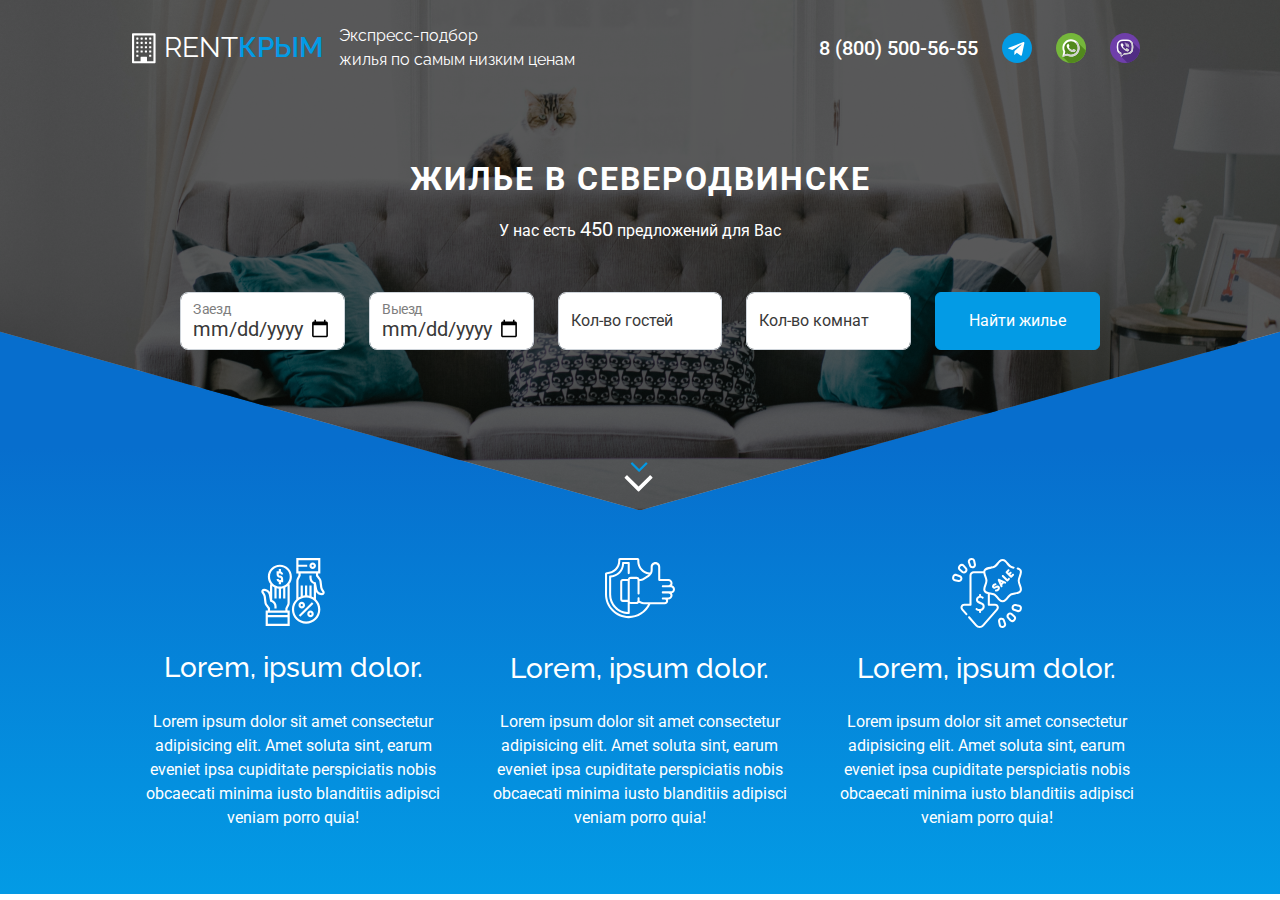
==== index.html @ 00bbfe0d "Add files via upload" ====
<!DOCTYPE html>
<html lang="ru">

<head>
  <meta charset="UTF-8">
  <meta http-equiv="X-UA-Compatible" content="IE=edge">
  <meta name="viewport" content="width=device-width, initial-scale=1.0">
  <title>Гостиничный комплекс</title>
  <link href="//cdn.jsdelivr.net/npm/bootstrap@5.2.2/dist/css/bootstrap.min.css" rel="stylesheet" integrity="sha384-Zenh87qX5JnK2Jl0vWa8Ck2rdkQ2Bzep5IDxbcnCeuOxjzrPF/et3URy9Bv1WTRi" crossorigin="anonymous">

  <link rel="stylesheet" href="style/css/style.css">
</head>

<body>

  <header class="header">
    <div class="nav-header mb-5 position-relative">
      <nav class="navbar navbar-expand-lg pt-4">
        <div class="container">
          <a class="navbar-brand text-uppercase align-items-center d-flex" href="#">
            <img src="img/logo.svg" alt="" class="me-2">
            <span class="text-white fs-3 secondary-font">rent</span><span class="text-primary fs-3 fw-semibold secondary-font">крым</span>
          </a>
          <button class="navbar-toggler" type="button" data-bs-toggle="collapse" data-bs-target="#navbarText" aria-controls="navbarText" aria-expanded="false" aria-label="Toggle navigation">
            <span class="navbar-toggler-icon"></span>
          </button>
          <div class="collapse navbar-collapse" id="navbarText">
            <p class="navbar-text text-white secondary-font fw-normal me-auto p-0 m-0">
              Экспресс-подбор <br>
              жилья по самым низким ценам
            </p>
            <ul class="navbar-nav">
              <li class="nav-item"><a href="#" class="nav-link" id="phone-number">8 (800) 500-56-55</a></li>
              <li class="nav-item">
                <a href="#" class="nav-link ps-3">
                  <img src="img/telegram.svg" alt="Telegram">
                </a>
              </li>
              <li class="nav-item">
                <a href="#" class="nav-link ps-3">
                  <img src="img/whatsapp.svg" alt="WhatsApp">
                </a>
              </li>
              <li class="nav-item">
                <a href="#" class="nav-link ps-3">
                  <img src="img/viber.svg" alt="Viber">
                </a>
              </li>
            </ul>
          </div>
        </div>
      </nav>
      <div class="nav-header_text mb-5 text-center text-white">
        <h2 class="fw-bold text-uppercase mb-3">Жилье в Северодвинске</h2>
        <p>У нас есть <span class="fs-5">450</span> предложений для Вас</p>
      </div>
      <div class="container">
        <div class="nav-header_form">
          <div class="row row-cols-xl-5 row-cols-2 align-items-center px-0 px-xl-5">
            <div class="col">
              <div class="form-item my-3 my-xl-0 w-100 form-floating">
                <input id="Input-check-in" class="form-control form-control-lg" type="date" aria-label="check-in">
                <label for="Input-check-in">Заезд</label>
              </div>
            </div>
            <div class="col">
              <div class="form-item my-3 my-xl-0 w-100 form-floating">
                <input id="Input-check-out" class="form-control form-control-lg" type="date" aria-label="check-out">
                <label for="Input-check-out">Выезд</label>
              </div>
            </div>
            <div class="col">
              <div class="form-item my-3 my-xl-0 w-100 form-floating">
                <input id="Input-guest-count" class="form-control form-control-lg" type="number" min="1" max="20" aria-label="Input-guest-count" placeholder="1">
                <label for="Input-guest-count">Кол-во гостей</label>
              </div>
            </div>
            <div class="col">
              <div class="form-item my-3 my-xl-0 w-100 form-floating">
                <input id="Input-room-count" class="form-control form-control-lg" type="number" min="1" max="10" aria-label="Input-room-count" placeholder="1">
                <label for="Input-room-count">Кол-во комнат</label>
              </div>
            </div>
            <div class="col-xl col-6 mx-auto">
              <div class="form-item my-3 my-xl-0 w-100">
                <button class="btn btn-primary w-100 text-white py-3">Найти жилье</button>
              </div>
            </div>
          </div>
        </div>
      </div>
      <img src="img/arrow-down.svg" class="header_arrow-down" alt="">
    </div>
    <div class="advantages pb-5">
      <div class="container">
        <div class="row row-cols-1 row-cols-lg-3">
          <div class="col align-items-center justify-content-between d-flex flex-column">
            <img src="img/advantages-1.svg" alt="advantages-1">
            <h3 class="text-center text-white my-4 secondary-font">Lorem, ipsum dolor.</h3>
            <p class="text-center text-white fs-6">Lorem ipsum dolor sit amet consectetur adipisicing elit. Amet soluta sint, earum eveniet ipsa cupiditate perspiciatis nobis obcaecati minima iusto blanditiis adipisci veniam porro quia!</p>
          </div>
          <div class="col align-items-center justify-content-between d-flex flex-column">
            <img src="img/advantages-2.svg" alt="advantages-2">
            <h3 class="text-center text-white my-4 secondary-font">Lorem, ipsum dolor.</h3>
            <p class="text-center text-white fs-6">Lorem ipsum dolor sit amet consectetur adipisicing elit. Amet soluta sint, earum eveniet ipsa cupiditate perspiciatis nobis obcaecati minima iusto blanditiis adipisci veniam porro quia!</p>
          </div>
          <div class="col align-items-center justify-content-between d-flex flex-column">
            <img src="img/advantages-3.svg" alt="advantages-3">
            <h3 class="text-center text-white my-4 secondary-font">Lorem, ipsum dolor.</h3>
            <p class="text-center text-white fs-6">Lorem ipsum dolor sit amet consectetur adipisicing elit. Amet soluta sint, earum eveniet ipsa cupiditate perspiciatis nobis obcaecati minima iusto blanditiis adipisci veniam porro quia!</p>
          </div>
        </div>
      </div>
    </div>
  </header>
  <script src="https://cdn.jsdelivr.net/npm/bootstrap@5.2.2/dist/js/bootstrap.bundle.min.js" integrity="sha384-OERcA2EqjJCMA+/3y+gxIOqMEjwtxJY7qPCqsdltbNJuaOe923+mo//f6V8Qbsw3" crossorigin="anonymous">
  </script>
</body>

</html>
---- style/css/style.css ----
﻿@import"https://fonts.googleapis.com/css2?family=Roboto:wght@400;500&display=swap";@import"https://fonts.googleapis.com/css2?family=Raleway:wght@500;600;700&display=swap";body{-webkit-font-smoothing:none;-moz-osx-font-smoothing:grayscale;min-height:100vh}.secondary-font{font-family:"Raleway"}.header{background:#039be5;background:-webkit-linear-gradient(0deg, #039be5 0%, #076ecd 50%, #076ecd 100%);background:linear-gradient(0deg, #039be5 0%, #076ecd 50%, #076ecd 100%)}.header .nav-header{background-image:linear-gradient(rgba(0, 0, 0, 0.65), rgba(0, 0, 0, 0.65)),url(/img/header-bcg.png);background-repeat:no-repeat;background-size:cover,cover;background-position:center;clip-path:polygon(100% 0%, 100% 65%, 50% 100%, 0% 65%, 0% 0%);padding-bottom:10rem}.header .nav-header .navbar{margin-bottom:5rem}.header .nav-header_text h2,.header .nav-header_text .h2{letter-spacing:2px}.header .navbar-brand span{line-height:100%}.header .header_arrow-down{position:absolute;bottom:0px;left:50%;transform:translateX(-50%)}#phone-number{font-size:20px;color:#fff;font-weight:500}/*!
 * Bootstrap  v5.2.2 (https://getbootstrap.com/)
 * Copyright 2011-2022 The Bootstrap Authors
 * Copyright 2011-2022 Twitter, Inc.
 * Licensed under MIT (https://github.com/twbs/bootstrap/blob/main/LICENSE)
 */:root{--bs-blue: #0d6efd;--bs-indigo: #6610f2;--bs-purple: #6f42c1;--bs-pink: #d63384;--bs-red: #dc3545;--bs-orange: #fd7e14;--bs-yellow: #ffc107;--bs-green: #198754;--bs-teal: #20c997;--bs-cyan: #0dcaf0;--bs-black: #000;--bs-white: #fff;--bs-gray: #6c757d;--bs-gray-dark: #343a40;--bs-gray-100: #f8f9fa;--bs-gray-200: #e9ecef;--bs-gray-300: #dee2e6;--bs-gray-400: #ced4da;--bs-gray-500: #adb5bd;--bs-gray-600: #6c757d;--bs-gray-700: #495057;--bs-gray-800: #343a40;--bs-gray-900: #212529;--bs-primary: #039be5;--bs-secondary: #6c757d;--bs-success: #198754;--bs-info: #0dcaf0;--bs-warning: #ffc107;--bs-danger: #dc3545;--bs-light: #f8f9fa;--bs-dark: #212529;--bs-primary-rgb: 3, 155, 229;--bs-secondary-rgb: 108, 117, 125;--bs-success-rgb: 25, 135, 84;--bs-info-rgb: 13, 202, 240;--bs-warning-rgb: 255, 193, 7;--bs-danger-rgb: 220, 53, 69;--bs-light-rgb: 248, 249, 250;--bs-dark-rgb: 33, 37, 41;--bs-white-rgb: 255, 255, 255;--bs-black-rgb: 0, 0, 0;--bs-body-color-rgb: 57, 57, 57;--bs-body-bg-rgb: 255, 255, 255;--bs-font-sans-serif: "Roboto", system-ui, -apple-system, "Segoe UI", Roboto, "Helvetica Neue", "Noto Sans", "Liberation Sans", Arial, sans-serif, "Apple Color Emoji", "Segoe UI Emoji", "Segoe UI Symbol", "Noto Color Emoji";--bs-font-monospace: SFMono-Regular, Menlo, Monaco, Consolas, "Liberation Mono", "Courier New", monospace;--bs-gradient: linear-gradient(180deg, rgba(255, 255, 255, 0.15), rgba(255, 255, 255, 0));--bs-body-font-family: var(--bs-font-sans-serif);--bs-body-font-size:1rem;--bs-body-font-weight: 400;--bs-body-line-height: 1.5;--bs-body-color: #393939;--bs-body-bg: #fff;--bs-border-width: 1px;--bs-border-style: solid;--bs-border-color: #dee2e6;--bs-border-color-translucent: rgba(0, 0, 0, 0.175);--bs-border-radius: 0.375rem;--bs-border-radius-sm: 0.25rem;--bs-border-radius-lg: 0.5rem;--bs-border-radius-xl: 1rem;--bs-border-radius-2xl: 2rem;--bs-border-radius-pill: 50rem;--bs-link-color: #039be5;--bs-link-hover-color: #027cb7;--bs-code-color: #d63384;--bs-highlight-bg: #fff3cd}*,*::before,*::after{box-sizing:border-box}@media(prefers-reduced-motion: no-preference){:root{scroll-behavior:smooth}}body{margin:0;font-family:var(--bs-body-font-family);font-size:var(--bs-body-font-size);font-weight:var(--bs-body-font-weight);line-height:var(--bs-body-line-height);color:var(--bs-body-color);text-align:var(--bs-body-text-align);background-color:var(--bs-body-bg);-webkit-text-size-adjust:100%;-webkit-tap-highlight-color:rgba(0,0,0,0)}hr{margin:1rem 0;color:inherit;border:0;border-top:1px solid;opacity:.25}h6,.h6,h5,.h5,h4,.h4,h3,.h3,h2,.h2,h1,.h1{margin-top:0;margin-bottom:.5rem;font-weight:500;line-height:1.2}h1,.h1{font-size:calc(1.375rem + 1.5vw)}@media(min-width: 1200px){h1,.h1{font-size:2.5rem}}h2,.h2{font-size:calc(1.325rem + 0.9vw)}@media(min-width: 1200px){h2,.h2{font-size:2rem}}h3,.h3{font-size:calc(1.3rem + 0.6vw)}@media(min-width: 1200px){h3,.h3{font-size:1.75rem}}h4,.h4{font-size:calc(1.275rem + 0.3vw)}@media(min-width: 1200px){h4,.h4{font-size:1.5rem}}h5,.h5{font-size:1.25rem}h6,.h6{font-size:1rem}p{margin-top:0;margin-bottom:1rem}abbr[title]{text-decoration:underline dotted;cursor:help;text-decoration-skip-ink:none}address{margin-bottom:1rem;font-style:normal;line-height:inherit}ol,ul{padding-left:2rem}ol,ul,dl{margin-top:0;margin-bottom:1rem}ol ol,ul ul,ol ul,ul ol{margin-bottom:0}dt{font-weight:700}dd{margin-bottom:.5rem;margin-left:0}blockquote{margin:0 0 1rem}b,strong{font-weight:bolder}small,.small{font-size:0.875em}mark,.mark{padding:.1875em;background-color:var(--bs-highlight-bg)}sub,sup{position:relative;font-size:0.75em;line-height:0;vertical-align:baseline}sub{bottom:-0.25em}sup{top:-0.5em}a{color:var(--bs-link-color);text-decoration:underline}a:hover{color:var(--bs-link-hover-color)}a:not([href]):not([class]),a:not([href]):not([class]):hover{color:inherit;text-decoration:none}pre,code,kbd,samp{font-family:var(--bs-font-monospace);font-size:1em}pre{display:block;margin-top:0;margin-bottom:1rem;overflow:auto;font-size:0.875em}pre code{font-size:inherit;color:inherit;word-break:normal}code{font-size:0.875em;color:var(--bs-code-color);word-wrap:break-word}a>code{color:inherit}kbd{padding:.1875rem .375rem;font-size:0.875em;color:var(--bs-body-bg);background-color:var(--bs-body-color);border-radius:.25rem}kbd kbd{padding:0;font-size:1em}figure{margin:0 0 1rem}img,svg{vertical-align:middle}table{caption-side:bottom;border-collapse:collapse}caption{padding-top:.5rem;padding-bottom:.5rem;color:#6c757d;text-align:left}th{text-align:inherit;text-align:-webkit-match-parent}thead,tbody,tfoot,tr,td,th{border-color:inherit;border-style:solid;border-width:0}label{display:inline-block}button{border-radius:0}button:focus:not(:focus-visible){outline:0}input,button,select,optgroup,textarea{margin:0;font-family:inherit;font-size:inherit;line-height:inherit}button,select{text-transform:none}[role=button]{cursor:pointer}select{word-wrap:normal}select:disabled{opacity:1}[list]:not([type=date]):not([type=datetime-local]):not([type=month]):not([type=week]):not([type=time])::-webkit-calendar-picker-indicator{display:none !important}button,[type=button],[type=reset],[type=submit]{-webkit-appearance:button}button:not(:disabled),[type=button]:not(:disabled),[type=reset]:not(:disabled),[type=submit]:not(:disabled){cursor:pointer}::-moz-focus-inner{padding:0;border-style:none}textarea{resize:vertical}fieldset{min-width:0;padding:0;margin:0;border:0}legend{float:left;width:100%;padding:0;margin-bottom:.5rem;font-size:calc(1.275rem + 0.3vw);line-height:inherit}@media(min-width: 1200px){legend{font-size:1.5rem}}legend+*{clear:left}::-webkit-datetime-edit-fields-wrapper,::-webkit-datetime-edit-text,::-webkit-datetime-edit-minute,::-webkit-datetime-edit-hour-field,::-webkit-datetime-edit-day-field,::-webkit-datetime-edit-month-field,::-webkit-datetime-edit-year-field{padding:0}::-webkit-inner-spin-button{height:auto}[type=search]{outline-offset:-2px;-webkit-appearance:textfield}::-webkit-search-decoration{-webkit-appearance:none}::-webkit-color-swatch-wrapper{padding:0}::file-selector-button{font:inherit;-webkit-appearance:button}output{display:inline-block}iframe{border:0}summary{display:list-item;cursor:pointer}progress{vertical-align:baseline}[hidden]{display:none !important}.lead{font-size:1.25rem;font-weight:300}.display-1{font-size:calc(1.625rem + 4.5vw);font-weight:300;line-height:1.2}@media(min-width: 1200px){.display-1{font-size:5rem}}.display-2{font-size:calc(1.575rem + 3.9vw);font-weight:300;line-height:1.2}@media(min-width: 1200px){.display-2{font-size:4.5rem}}.display-3{font-size:calc(1.525rem + 3.3vw);font-weight:300;line-height:1.2}@media(min-width: 1200px){.display-3{font-size:4rem}}.display-4{font-size:calc(1.475rem + 2.7vw);font-weight:300;line-height:1.2}@media(min-width: 1200px){.display-4{font-size:3.5rem}}.display-5{font-size:calc(1.425rem + 2.1vw);font-weight:300;line-height:1.2}@media(min-width: 1200px){.display-5{font-size:3rem}}.display-6{font-size:calc(1.375rem + 1.5vw);font-weight:300;line-height:1.2}@media(min-width: 1200px){.display-6{font-size:2.5rem}}.list-unstyled{padding-left:0;list-style:none}.list-inline{padding-left:0;list-style:none}.list-inline-item{display:inline-block}.list-inline-item:not(:last-child){margin-right:.5rem}.initialism{font-size:0.875em;text-transform:uppercase}.blockquote{margin-bottom:1rem;font-size:1.25rem}.blockquote>:last-child{margin-bottom:0}.blockquote-footer{margin-top:-1rem;margin-bottom:1rem;font-size:0.875em;color:#6c757d}.blockquote-footer::before{content:"— "}.img-fluid{max-width:100%;height:auto}.img-thumbnail{padding:.25rem;background-color:#fff;border:1px solid var(--bs-border-color);border-radius:.375rem;max-width:100%;height:auto}.figure{display:inline-block}.figure-img{margin-bottom:.5rem;line-height:1}.figure-caption{font-size:0.875em;color:#6c757d}.container,.container-fluid,.container-xxl,.container-xl,.container-lg,.container-md,.container-sm{--bs-gutter-x: 1.5rem;--bs-gutter-y: 0;width:100%;padding-right:calc(var(--bs-gutter-x)*.5);padding-left:calc(var(--bs-gutter-x)*.5);margin-right:auto;margin-left:auto}@media(min-width: 576px){.container-sm,.container{max-width:540px}}@media(min-width: 768px){.container-md,.container-sm,.container{max-width:720px}}@media(min-width: 992px){.container-lg,.container-md,.container-sm,.container{max-width:860px}}@media(min-width: 1200px){.container-xl,.container-lg,.container-md,.container-sm,.container{max-width:1040px}}@media(min-width: 1400px){.container-xxl,.container-xl,.container-lg,.container-md,.container-sm,.container{max-width:1300px}}.row{--bs-gutter-x: 1.5rem;--bs-gutter-y: 0;display:flex;flex-wrap:wrap;margin-top:calc(-1*var(--bs-gutter-y));margin-right:calc(-0.5*var(--bs-gutter-x));margin-left:calc(-0.5*var(--bs-gutter-x))}.row>*{flex-shrink:0;width:100%;max-width:100%;padding-right:calc(var(--bs-gutter-x)*.5);padding-left:calc(var(--bs-gutter-x)*.5);margin-top:var(--bs-gutter-y)}.col{flex:1 0 0%}.row-cols-auto>*{flex:0 0 auto;width:auto}.row-cols-1>*{flex:0 0 auto;width:100%}.row-cols-2>*{flex:0 0 auto;width:50%}.row-cols-3>*{flex:0 0 auto;width:33.3333333333%}.row-cols-4>*{flex:0 0 auto;width:25%}.row-cols-5>*{flex:0 0 auto;width:20%}.row-cols-6>*{flex:0 0 auto;width:16.6666666667%}.col-auto{flex:0 0 auto;width:auto}.col-1{flex:0 0 auto;width:7.14285714%}.col-2{flex:0 0 auto;width:14.28571429%}.col-3{flex:0 0 auto;width:21.42857143%}.col-4{flex:0 0 auto;width:28.57142857%}.col-5{flex:0 0 auto;width:35.71428571%}.col-6{flex:0 0 auto;width:42.85714286%}.col-7{flex:0 0 auto;width:50%}.col-8{flex:0 0 auto;width:57.14285714%}.col-9{flex:0 0 auto;width:64.28571429%}.col-10{flex:0 0 auto;width:71.42857143%}.col-11{flex:0 0 auto;width:78.57142857%}.col-12{flex:0 0 auto;width:85.71428571%}.col-13{flex:0 0 auto;width:92.85714286%}.col-14{flex:0 0 auto;width:100%}.offset-1{margin-left:7.14285714%}.offset-2{margin-left:14.28571429%}.offset-3{margin-left:21.42857143%}.offset-4{margin-left:28.57142857%}.offset-5{margin-left:35.71428571%}.offset-6{margin-left:42.85714286%}.offset-7{margin-left:50%}.offset-8{margin-left:57.14285714%}.offset-9{margin-left:64.28571429%}.offset-10{margin-left:71.42857143%}.offset-11{margin-left:78.57142857%}.offset-12{margin-left:85.71428571%}.offset-13{margin-left:92.85714286%}.g-0,.gx-0{--bs-gutter-x: 0}.g-0,.gy-0{--bs-gutter-y: 0}.g-1,.gx-1{--bs-gutter-x: 0.25rem}.g-1,.gy-1{--bs-gutter-y: 0.25rem}.g-2,.gx-2{--bs-gutter-x: 0.5rem}.g-2,.gy-2{--bs-gutter-y: 0.5rem}.g-3,.gx-3{--bs-gutter-x: 1rem}.g-3,.gy-3{--bs-gutter-y: 1rem}.g-4,.gx-4{--bs-gutter-x: 1.5rem}.g-4,.gy-4{--bs-gutter-y: 1.5rem}.g-5,.gx-5{--bs-gutter-x: 3rem}.g-5,.gy-5{--bs-gutter-y: 3rem}@media(min-width: 576px){.col-sm{flex:1 0 0%}.row-cols-sm-auto>*{flex:0 0 auto;width:auto}.row-cols-sm-1>*{flex:0 0 auto;width:100%}.row-cols-sm-2>*{flex:0 0 auto;width:50%}.row-cols-sm-3>*{flex:0 0 auto;width:33.3333333333%}.row-cols-sm-4>*{flex:0 0 auto;width:25%}.row-cols-sm-5>*{flex:0 0 auto;width:20%}.row-cols-sm-6>*{flex:0 0 auto;width:16.6666666667%}.col-sm-auto{flex:0 0 auto;width:auto}.col-sm-1{flex:0 0 auto;width:7.14285714%}.col-sm-2{flex:0 0 auto;width:14.28571429%}.col-sm-3{flex:0 0 auto;width:21.42857143%}.col-sm-4{flex:0 0 auto;width:28.57142857%}.col-sm-5{flex:0 0 auto;width:35.71428571%}.col-sm-6{flex:0 0 auto;width:42.85714286%}.col-sm-7{flex:0 0 auto;width:50%}.col-sm-8{flex:0 0 auto;width:57.14285714%}.col-sm-9{flex:0 0 auto;width:64.28571429%}.col-sm-10{flex:0 0 auto;width:71.42857143%}.col-sm-11{flex:0 0 auto;width:78.57142857%}.col-sm-12{flex:0 0 auto;width:85.71428571%}.col-sm-13{flex:0 0 auto;width:92.85714286%}.col-sm-14{flex:0 0 auto;width:100%}.offset-sm-0{margin-left:0}.offset-sm-1{margin-left:7.14285714%}.offset-sm-2{margin-left:14.28571429%}.offset-sm-3{margin-left:21.42857143%}.offset-sm-4{margin-left:28.57142857%}.offset-sm-5{margin-left:35.71428571%}.offset-sm-6{margin-left:42.85714286%}.offset-sm-7{margin-left:50%}.offset-sm-8{margin-left:57.14285714%}.offset-sm-9{margin-left:64.28571429%}.offset-sm-10{margin-left:71.42857143%}.offset-sm-11{margin-left:78.57142857%}.offset-sm-12{margin-left:85.71428571%}.offset-sm-13{margin-left:92.85714286%}.g-sm-0,.gx-sm-0{--bs-gutter-x: 0}.g-sm-0,.gy-sm-0{--bs-gutter-y: 0}.g-sm-1,.gx-sm-1{--bs-gutter-x: 0.25rem}.g-sm-1,.gy-sm-1{--bs-gutter-y: 0.25rem}.g-sm-2,.gx-sm-2{--bs-gutter-x: 0.5rem}.g-sm-2,.gy-sm-2{--bs-gutter-y: 0.5rem}.g-sm-3,.gx-sm-3{--bs-gutter-x: 1rem}.g-sm-3,.gy-sm-3{--bs-gutter-y: 1rem}.g-sm-4,.gx-sm-4{--bs-gutter-x: 1.5rem}.g-sm-4,.gy-sm-4{--bs-gutter-y: 1.5rem}.g-sm-5,.gx-sm-5{--bs-gutter-x: 3rem}.g-sm-5,.gy-sm-5{--bs-gutter-y: 3rem}}@media(min-width: 768px){.col-md{flex:1 0 0%}.row-cols-md-auto>*{flex:0 0 auto;width:auto}.row-cols-md-1>*{flex:0 0 auto;width:100%}.row-cols-md-2>*{flex:0 0 auto;width:50%}.row-cols-md-3>*{flex:0 0 auto;width:33.3333333333%}.row-cols-md-4>*{flex:0 0 auto;width:25%}.row-cols-md-5>*{flex:0 0 auto;width:20%}.row-cols-md-6>*{flex:0 0 auto;width:16.6666666667%}.col-md-auto{flex:0 0 auto;width:auto}.col-md-1{flex:0 0 auto;width:7.14285714%}.col-md-2{flex:0 0 auto;width:14.28571429%}.col-md-3{flex:0 0 auto;width:21.42857143%}.col-md-4{flex:0 0 auto;width:28.57142857%}.col-md-5{flex:0 0 auto;width:35.71428571%}.col-md-6{flex:0 0 auto;width:42.85714286%}.col-md-7{flex:0 0 auto;width:50%}.col-md-8{flex:0 0 auto;width:57.14285714%}.col-md-9{flex:0 0 auto;width:64.28571429%}.col-md-10{flex:0 0 auto;width:71.42857143%}.col-md-11{flex:0 0 auto;width:78.57142857%}.col-md-12{flex:0 0 auto;width:85.71428571%}.col-md-13{flex:0 0 auto;width:92.85714286%}.col-md-14{flex:0 0 auto;width:100%}.offset-md-0{margin-left:0}.offset-md-1{margin-left:7.14285714%}.offset-md-2{margin-left:14.28571429%}.offset-md-3{margin-left:21.42857143%}.offset-md-4{margin-left:28.57142857%}.offset-md-5{margin-left:35.71428571%}.offset-md-6{margin-left:42.85714286%}.offset-md-7{margin-left:50%}.offset-md-8{margin-left:57.14285714%}.offset-md-9{margin-left:64.28571429%}.offset-md-10{margin-left:71.42857143%}.offset-md-11{margin-left:78.57142857%}.offset-md-12{margin-left:85.71428571%}.offset-md-13{margin-left:92.85714286%}.g-md-0,.gx-md-0{--bs-gutter-x: 0}.g-md-0,.gy-md-0{--bs-gutter-y: 0}.g-md-1,.gx-md-1{--bs-gutter-x: 0.25rem}.g-md-1,.gy-md-1{--bs-gutter-y: 0.25rem}.g-md-2,.gx-md-2{--bs-gutter-x: 0.5rem}.g-md-2,.gy-md-2{--bs-gutter-y: 0.5rem}.g-md-3,.gx-md-3{--bs-gutter-x: 1rem}.g-md-3,.gy-md-3{--bs-gutter-y: 1rem}.g-md-4,.gx-md-4{--bs-gutter-x: 1.5rem}.g-md-4,.gy-md-4{--bs-gutter-y: 1.5rem}.g-md-5,.gx-md-5{--bs-gutter-x: 3rem}.g-md-5,.gy-md-5{--bs-gutter-y: 3rem}}@media(min-width: 992px){.col-lg{flex:1 0 0%}.row-cols-lg-auto>*{flex:0 0 auto;width:auto}.row-cols-lg-1>*{flex:0 0 auto;width:100%}.row-cols-lg-2>*{flex:0 0 auto;width:50%}.row-cols-lg-3>*{flex:0 0 auto;width:33.3333333333%}.row-cols-lg-4>*{flex:0 0 auto;width:25%}.row-cols-lg-5>*{flex:0 0 auto;width:20%}.row-cols-lg-6>*{flex:0 0 auto;width:16.6666666667%}.col-lg-auto{flex:0 0 auto;width:auto}.col-lg-1{flex:0 0 auto;width:7.14285714%}.col-lg-2{flex:0 0 auto;width:14.28571429%}.col-lg-3{flex:0 0 auto;width:21.42857143%}.col-lg-4{flex:0 0 auto;width:28.57142857%}.col-lg-5{flex:0 0 auto;width:35.71428571%}.col-lg-6{flex:0 0 auto;width:42.85714286%}.col-lg-7{flex:0 0 auto;width:50%}.col-lg-8{flex:0 0 auto;width:57.14285714%}.col-lg-9{flex:0 0 auto;width:64.28571429%}.col-lg-10{flex:0 0 auto;width:71.42857143%}.col-lg-11{flex:0 0 auto;width:78.57142857%}.col-lg-12{flex:0 0 auto;width:85.71428571%}.col-lg-13{flex:0 0 auto;width:92.85714286%}.col-lg-14{flex:0 0 auto;width:100%}.offset-lg-0{margin-left:0}.offset-lg-1{margin-left:7.14285714%}.offset-lg-2{margin-left:14.28571429%}.offset-lg-3{margin-left:21.42857143%}.offset-lg-4{margin-left:28.57142857%}.offset-lg-5{margin-left:35.71428571%}.offset-lg-6{margin-left:42.85714286%}.offset-lg-7{margin-left:50%}.offset-lg-8{margin-left:57.14285714%}.offset-lg-9{margin-left:64.28571429%}.offset-lg-10{margin-left:71.42857143%}.offset-lg-11{margin-left:78.57142857%}.offset-lg-12{margin-left:85.71428571%}.offset-lg-13{margin-left:92.85714286%}.g-lg-0,.gx-lg-0{--bs-gutter-x: 0}.g-lg-0,.gy-lg-0{--bs-gutter-y: 0}.g-lg-1,.gx-lg-1{--bs-gutter-x: 0.25rem}.g-lg-1,.gy-lg-1{--bs-gutter-y: 0.25rem}.g-lg-2,.gx-lg-2{--bs-gutter-x: 0.5rem}.g-lg-2,.gy-lg-2{--bs-gutter-y: 0.5rem}.g-lg-3,.gx-lg-3{--bs-gutter-x: 1rem}.g-lg-3,.gy-lg-3{--bs-gutter-y: 1rem}.g-lg-4,.gx-lg-4{--bs-gutter-x: 1.5rem}.g-lg-4,.gy-lg-4{--bs-gutter-y: 1.5rem}.g-lg-5,.gx-lg-5{--bs-gutter-x: 3rem}.g-lg-5,.gy-lg-5{--bs-gutter-y: 3rem}}@media(min-width: 1200px){.col-xl{flex:1 0 0%}.row-cols-xl-auto>*{flex:0 0 auto;width:auto}.row-cols-xl-1>*{flex:0 0 auto;width:100%}.row-cols-xl-2>*{flex:0 0 auto;width:50%}.row-cols-xl-3>*{flex:0 0 auto;width:33.3333333333%}.row-cols-xl-4>*{flex:0 0 auto;width:25%}.row-cols-xl-5>*{flex:0 0 auto;width:20%}.row-cols-xl-6>*{flex:0 0 auto;width:16.6666666667%}.col-xl-auto{flex:0 0 auto;width:auto}.col-xl-1{flex:0 0 auto;width:7.14285714%}.col-xl-2{flex:0 0 auto;width:14.28571429%}.col-xl-3{flex:0 0 auto;width:21.42857143%}.col-xl-4{flex:0 0 auto;width:28.57142857%}.col-xl-5{flex:0 0 auto;width:35.71428571%}.col-xl-6{flex:0 0 auto;width:42.85714286%}.col-xl-7{flex:0 0 auto;width:50%}.col-xl-8{flex:0 0 auto;width:57.14285714%}.col-xl-9{flex:0 0 auto;width:64.28571429%}.col-xl-10{flex:0 0 auto;width:71.42857143%}.col-xl-11{flex:0 0 auto;width:78.57142857%}.col-xl-12{flex:0 0 auto;width:85.71428571%}.col-xl-13{flex:0 0 auto;width:92.85714286%}.col-xl-14{flex:0 0 auto;width:100%}.offset-xl-0{margin-left:0}.offset-xl-1{margin-left:7.14285714%}.offset-xl-2{margin-left:14.28571429%}.offset-xl-3{margin-left:21.42857143%}.offset-xl-4{margin-left:28.57142857%}.offset-xl-5{margin-left:35.71428571%}.offset-xl-6{margin-left:42.85714286%}.offset-xl-7{margin-left:50%}.offset-xl-8{margin-left:57.14285714%}.offset-xl-9{margin-left:64.28571429%}.offset-xl-10{margin-left:71.42857143%}.offset-xl-11{margin-left:78.57142857%}.offset-xl-12{margin-left:85.71428571%}.offset-xl-13{margin-left:92.85714286%}.g-xl-0,.gx-xl-0{--bs-gutter-x: 0}.g-xl-0,.gy-xl-0{--bs-gutter-y: 0}.g-xl-1,.gx-xl-1{--bs-gutter-x: 0.25rem}.g-xl-1,.gy-xl-1{--bs-gutter-y: 0.25rem}.g-xl-2,.gx-xl-2{--bs-gutter-x: 0.5rem}.g-xl-2,.gy-xl-2{--bs-gutter-y: 0.5rem}.g-xl-3,.gx-xl-3{--bs-gutter-x: 1rem}.g-xl-3,.gy-xl-3{--bs-gutter-y: 1rem}.g-xl-4,.gx-xl-4{--bs-gutter-x: 1.5rem}.g-xl-4,.gy-xl-4{--bs-gutter-y: 1.5rem}.g-xl-5,.gx-xl-5{--bs-gutter-x: 3rem}.g-xl-5,.gy-xl-5{--bs-gutter-y: 3rem}}@media(min-width: 1400px){.col-xxl{flex:1 0 0%}.row-cols-xxl-auto>*{flex:0 0 auto;width:auto}.row-cols-xxl-1>*{flex:0 0 auto;width:100%}.row-cols-xxl-2>*{flex:0 0 auto;width:50%}.row-cols-xxl-3>*{flex:0 0 auto;width:33.3333333333%}.row-cols-xxl-4>*{flex:0 0 auto;width:25%}.row-cols-xxl-5>*{flex:0 0 auto;width:20%}.row-cols-xxl-6>*{flex:0 0 auto;width:16.6666666667%}.col-xxl-auto{flex:0 0 auto;width:auto}.col-xxl-1{flex:0 0 auto;width:7.14285714%}.col-xxl-2{flex:0 0 auto;width:14.28571429%}.col-xxl-3{flex:0 0 auto;width:21.42857143%}.col-xxl-4{flex:0 0 auto;width:28.57142857%}.col-xxl-5{flex:0 0 auto;width:35.71428571%}.col-xxl-6{flex:0 0 auto;width:42.85714286%}.col-xxl-7{flex:0 0 auto;width:50%}.col-xxl-8{flex:0 0 auto;width:57.14285714%}.col-xxl-9{flex:0 0 auto;width:64.28571429%}.col-xxl-10{flex:0 0 auto;width:71.42857143%}.col-xxl-11{flex:0 0 auto;width:78.57142857%}.col-xxl-12{flex:0 0 auto;width:85.71428571%}.col-xxl-13{flex:0 0 auto;width:92.85714286%}.col-xxl-14{flex:0 0 auto;width:100%}.offset-xxl-0{margin-left:0}.offset-xxl-1{margin-left:7.14285714%}.offset-xxl-2{margin-left:14.28571429%}.offset-xxl-3{margin-left:21.42857143%}.offset-xxl-4{margin-left:28.57142857%}.offset-xxl-5{margin-left:35.71428571%}.offset-xxl-6{margin-left:42.85714286%}.offset-xxl-7{margin-left:50%}.offset-xxl-8{margin-left:57.14285714%}.offset-xxl-9{margin-left:64.28571429%}.offset-xxl-10{margin-left:71.42857143%}.offset-xxl-11{margin-left:78.57142857%}.offset-xxl-12{margin-left:85.71428571%}.offset-xxl-13{margin-left:92.85714286%}.g-xxl-0,.gx-xxl-0{--bs-gutter-x: 0}.g-xxl-0,.gy-xxl-0{--bs-gutter-y: 0}.g-xxl-1,.gx-xxl-1{--bs-gutter-x: 0.25rem}.g-xxl-1,.gy-xxl-1{--bs-gutter-y: 0.25rem}.g-xxl-2,.gx-xxl-2{--bs-gutter-x: 0.5rem}.g-xxl-2,.gy-xxl-2{--bs-gutter-y: 0.5rem}.g-xxl-3,.gx-xxl-3{--bs-gutter-x: 1rem}.g-xxl-3,.gy-xxl-3{--bs-gutter-y: 1rem}.g-xxl-4,.gx-xxl-4{--bs-gutter-x: 1.5rem}.g-xxl-4,.gy-xxl-4{--bs-gutter-y: 1.5rem}.g-xxl-5,.gx-xxl-5{--bs-gutter-x: 3rem}.g-xxl-5,.gy-xxl-5{--bs-gutter-y: 3rem}}.table{--bs-table-color: var(--bs-body-color);--bs-table-bg: transparent;--bs-table-border-color: var(--bs-border-color);--bs-table-accent-bg: transparent;--bs-table-striped-color: var(--bs-body-color);--bs-table-striped-bg: rgba(0, 0, 0, 0.05);--bs-table-active-color: var(--bs-body-color);--bs-table-active-bg: rgba(0, 0, 0, 0.1);--bs-table-hover-color: var(--bs-body-color);--bs-table-hover-bg: rgba(0, 0, 0, 0.075);width:100%;margin-bottom:1rem;color:var(--bs-table-color);vertical-align:top;border-color:var(--bs-table-border-color)}.table>:not(caption)>*>*{padding:.5rem .5rem;background-color:var(--bs-table-bg);border-bottom-width:1px;box-shadow:inset 0 0 0 9999px var(--bs-table-accent-bg)}.table>tbody{vertical-align:inherit}.table>thead{vertical-align:bottom}.table-group-divider{border-top:2px solid currentcolor}.caption-top{caption-side:top}.table-sm>:not(caption)>*>*{padding:.25rem .25rem}.table-bordered>:not(caption)>*{border-width:1px 0}.table-bordered>:not(caption)>*>*{border-width:0 1px}.table-borderless>:not(caption)>*>*{border-bottom-width:0}.table-borderless>:not(:first-child){border-top-width:0}.table-striped>tbody>tr:nth-of-type(odd)>*{--bs-table-accent-bg: var(--bs-table-striped-bg);color:var(--bs-table-striped-color)}.table-striped-columns>:not(caption)>tr>:nth-child(even){--bs-table-accent-bg: var(--bs-table-striped-bg);color:var(--bs-table-striped-color)}.table-active{--bs-table-accent-bg: var(--bs-table-active-bg);color:var(--bs-table-active-color)}.table-hover>tbody>tr:hover>*{--bs-table-accent-bg: var(--bs-table-hover-bg);color:var(--bs-table-hover-color)}.table-primary{--bs-table-color: #000;--bs-table-bg: #cdebfa;--bs-table-border-color: #b9d4e1;--bs-table-striped-bg: #c3dfee;--bs-table-striped-color: #000;--bs-table-active-bg: #b9d4e1;--bs-table-active-color: #000;--bs-table-hover-bg: #bed9e7;--bs-table-hover-color: #000;color:var(--bs-table-color);border-color:var(--bs-table-border-color)}.table-secondary{--bs-table-color: #000;--bs-table-bg: #e2e3e5;--bs-table-border-color: #cbccce;--bs-table-striped-bg: #d7d8da;--bs-table-striped-color: #000;--bs-table-active-bg: #cbccce;--bs-table-active-color: #000;--bs-table-hover-bg: #d1d2d4;--bs-table-hover-color: #000;color:var(--bs-table-color);border-color:var(--bs-table-border-color)}.table-success{--bs-table-color: #000;--bs-table-bg: #d1e7dd;--bs-table-border-color: #bcd0c7;--bs-table-striped-bg: #c7dbd2;--bs-table-striped-color: #000;--bs-table-active-bg: #bcd0c7;--bs-table-active-color: #000;--bs-table-hover-bg: #c1d6cc;--bs-table-hover-color: #000;color:var(--bs-table-color);border-color:var(--bs-table-border-color)}.table-info{--bs-table-color: #000;--bs-table-bg: #cff4fc;--bs-table-border-color: #badce3;--bs-table-striped-bg: #c5e8ef;--bs-table-striped-color: #000;--bs-table-active-bg: #badce3;--bs-table-active-color: #000;--bs-table-hover-bg: #bfe2e9;--bs-table-hover-color: #000;color:var(--bs-table-color);border-color:var(--bs-table-border-color)}.table-warning{--bs-table-color: #000;--bs-table-bg: #fff3cd;--bs-table-border-color: #e6dbb9;--bs-table-striped-bg: #f2e7c3;--bs-table-striped-color: #000;--bs-table-active-bg: #e6dbb9;--bs-table-active-color: #000;--bs-table-hover-bg: #ece1be;--bs-table-hover-color: #000;color:var(--bs-table-color);border-color:var(--bs-table-border-color)}.table-danger{--bs-table-color: #000;--bs-table-bg: #f8d7da;--bs-table-border-color: #dfc2c4;--bs-table-striped-bg: #eccccf;--bs-table-striped-color: #000;--bs-table-active-bg: #dfc2c4;--bs-table-active-color: #000;--bs-table-hover-bg: #e5c7ca;--bs-table-hover-color: #000;color:var(--bs-table-color);border-color:var(--bs-table-border-color)}.table-light{--bs-table-color: #000;--bs-table-bg: #f8f9fa;--bs-table-border-color: #dfe0e1;--bs-table-striped-bg: #ecedee;--bs-table-striped-color: #000;--bs-table-active-bg: #dfe0e1;--bs-table-active-color: #000;--bs-table-hover-bg: #e5e6e7;--bs-table-hover-color: #000;color:var(--bs-table-color);border-color:var(--bs-table-border-color)}.table-dark{--bs-table-color: #fff;--bs-table-bg: #212529;--bs-table-border-color: #373b3e;--bs-table-striped-bg: #2c3034;--bs-table-striped-color: #fff;--bs-table-active-bg: #373b3e;--bs-table-active-color: #fff;--bs-table-hover-bg: #323539;--bs-table-hover-color: #fff;color:var(--bs-table-color);border-color:var(--bs-table-border-color)}.table-responsive{overflow-x:auto;-webkit-overflow-scrolling:touch}@media(max-width: 575.98px){.table-responsive-sm{overflow-x:auto;-webkit-overflow-scrolling:touch}}@media(max-width: 767.98px){.table-responsive-md{overflow-x:auto;-webkit-overflow-scrolling:touch}}@media(max-width: 991.98px){.table-responsive-lg{overflow-x:auto;-webkit-overflow-scrolling:touch}}@media(max-width: 1199.98px){.table-responsive-xl{overflow-x:auto;-webkit-overflow-scrolling:touch}}@media(max-width: 1399.98px){.table-responsive-xxl{overflow-x:auto;-webkit-overflow-scrolling:touch}}.form-label{margin-bottom:.5rem}.col-form-label{padding-top:calc(0.375rem + 1px);padding-bottom:calc(0.375rem + 1px);margin-bottom:0;font-size:inherit;line-height:1.5}.col-form-label-lg{padding-top:calc(0.5rem + 1px);padding-bottom:calc(0.5rem + 1px);font-size:1.25rem}.col-form-label-sm{padding-top:calc(0.25rem + 1px);padding-bottom:calc(0.25rem + 1px);font-size:0.875rem}.form-text{margin-top:.25rem;font-size:0.875em;color:#6c757d}.form-control{display:block;width:100%;padding:.375rem .75rem;font-size:1rem;font-weight:400;line-height:1.5;color:#393939;background-color:#fff;background-clip:padding-box;border:1px solid #ced4da;appearance:none;border-radius:.375rem;transition:border-color .15s ease-in-out,box-shadow .15s ease-in-out}@media(prefers-reduced-motion: reduce){.form-control{transition:none}}.form-control[type=file]{overflow:hidden}.form-control[type=file]:not(:disabled):not([readonly]){cursor:pointer}.form-control:focus{color:#393939;background-color:#fff;border-color:#81cdf2;outline:0;box-shadow:0 0 0 .25rem rgba(3,155,229,.25)}.form-control::-webkit-date-and-time-value{height:1.5em}.form-control::placeholder{color:#6c757d;opacity:1}.form-control:disabled{background-color:#e9ecef;opacity:1}.form-control::file-selector-button{padding:.375rem .75rem;margin:-0.375rem -0.75rem;margin-inline-end:.75rem;color:#393939;background-color:#e9ecef;pointer-events:none;border-color:inherit;border-style:solid;border-width:0;border-inline-end-width:1px;border-radius:0;transition:color .15s ease-in-out,background-color .15s ease-in-out,border-color .15s ease-in-out,box-shadow .15s ease-in-out}@media(prefers-reduced-motion: reduce){.form-control::file-selector-button{transition:none}}.form-control:hover:not(:disabled):not([readonly])::file-selector-button{background-color:#dde0e3}.form-control-plaintext{display:block;width:100%;padding:.375rem 0;margin-bottom:0;line-height:1.5;color:#393939;background-color:rgba(0,0,0,0);border:solid rgba(0,0,0,0);border-width:1px 0}.form-control-plaintext:focus{outline:0}.form-control-plaintext.form-control-sm,.form-control-plaintext.form-control-lg{padding-right:0;padding-left:0}.form-control-sm{min-height:calc(1.5em + 0.5rem + 2px);padding:.25rem .5rem;font-size:0.875rem;border-radius:.25rem}.form-control-sm::file-selector-button{padding:.25rem .5rem;margin:-0.25rem -0.5rem;margin-inline-end:.5rem}.form-control-lg{min-height:calc(1.5em + 1rem + 2px);padding:.5rem 1rem;font-size:1.25rem;border-radius:.5rem}.form-control-lg::file-selector-button{padding:.5rem 1rem;margin:-0.5rem -1rem;margin-inline-end:1rem}textarea.form-control{min-height:calc(1.5em + 0.75rem + 2px)}textarea.form-control-sm{min-height:calc(1.5em + 0.5rem + 2px)}textarea.form-control-lg{min-height:calc(1.5em + 1rem + 2px)}.form-control-color{width:3rem;height:calc(1.5em + 0.75rem + 2px);padding:.375rem}.form-control-color:not(:disabled):not([readonly]){cursor:pointer}.form-control-color::-moz-color-swatch{border:0 !important;border-radius:.375rem}.form-control-color::-webkit-color-swatch{border-radius:.375rem}.form-control-color.form-control-sm{height:calc(1.5em + 0.5rem + 2px)}.form-control-color.form-control-lg{height:calc(1.5em + 1rem + 2px)}.form-select{display:block;width:100%;padding:.375rem 2.25rem .375rem .75rem;-moz-padding-start:calc(0.75rem - 3px);font-size:1rem;font-weight:400;line-height:1.5;color:#393939;background-color:#fff;background-image:url("data:image/svg+xml,%3csvg xmlns='http://www.w3.org/2000/svg' viewBox='0 0 16 16'%3e%3cpath fill='none' stroke='%23343a40' stroke-linecap='round' stroke-linejoin='round' stroke-width='2' d='m2 5 6 6 6-6'/%3e%3c/svg%3e");background-repeat:no-repeat;background-position:right .75rem center;background-size:16px 12px;border:1px solid #ced4da;border-radius:.375rem;transition:border-color .15s ease-in-out,box-shadow .15s ease-in-out;appearance:none}@media(prefers-reduced-motion: reduce){.form-select{transition:none}}.form-select:focus{border-color:#81cdf2;outline:0;box-shadow:0 0 0 .25rem rgba(3,155,229,.25)}.form-select[multiple],.form-select[size]:not([size="1"]){padding-right:.75rem;background-image:none}.form-select:disabled{background-color:#e9ecef}.form-select:-moz-focusring{color:rgba(0,0,0,0);text-shadow:0 0 0 #393939}.form-select-sm{padding-top:.25rem;padding-bottom:.25rem;padding-left:.5rem;font-size:0.875rem;border-radius:.25rem}.form-select-lg{padding-top:.5rem;padding-bottom:.5rem;padding-left:1rem;font-size:1.25rem;border-radius:.5rem}.form-check{display:block;min-height:1.5rem;padding-left:1.5em;margin-bottom:.125rem}.form-check .form-check-input{float:left;margin-left:-1.5em}.form-check-reverse{padding-right:1.5em;padding-left:0;text-align:right}.form-check-reverse .form-check-input{float:right;margin-right:-1.5em;margin-left:0}.form-check-input{width:1em;height:1em;margin-top:.25em;vertical-align:top;background-color:#fff;background-repeat:no-repeat;background-position:center;background-size:contain;border:1px solid rgba(0,0,0,.25);appearance:none;print-color-adjust:exact}.form-check-input[type=checkbox]{border-radius:.25em}.form-check-input[type=radio]{border-radius:50%}.form-check-input:active{filter:brightness(90%)}.form-check-input:focus{border-color:#81cdf2;outline:0;box-shadow:0 0 0 .25rem rgba(3,155,229,.25)}.form-check-input:checked{background-color:#039be5;border-color:#039be5}.form-check-input:checked[type=checkbox]{background-image:url("data:image/svg+xml,%3csvg xmlns='http://www.w3.org/2000/svg' viewBox='0 0 20 20'%3e%3cpath fill='none' stroke='%23fff' stroke-linecap='round' stroke-linejoin='round' stroke-width='3' d='m6 10 3 3 6-6'/%3e%3c/svg%3e")}.form-check-input:checked[type=radio]{background-image:url("data:image/svg+xml,%3csvg xmlns='http://www.w3.org/2000/svg' viewBox='-4 -4 8 8'%3e%3ccircle r='2' fill='%23fff'/%3e%3c/svg%3e")}.form-check-input[type=checkbox]:indeterminate{background-color:#039be5;border-color:#039be5;background-image:url("data:image/svg+xml,%3csvg xmlns='http://www.w3.org/2000/svg' viewBox='0 0 20 20'%3e%3cpath fill='none' stroke='%23fff' stroke-linecap='round' stroke-linejoin='round' stroke-width='3' d='M6 10h8'/%3e%3c/svg%3e")}.form-check-input:disabled{pointer-events:none;filter:none;opacity:.5}.form-check-input[disabled]~.form-check-label,.form-check-input:disabled~.form-check-label{cursor:default;opacity:.5}.form-switch{padding-left:2.5em}.form-switch .form-check-input{width:2em;margin-left:-2.5em;background-image:url("data:image/svg+xml,%3csvg xmlns='http://www.w3.org/2000/svg' viewBox='-4 -4 8 8'%3e%3ccircle r='3' fill='rgba%280, 0, 0, 0.25%29'/%3e%3c/svg%3e");background-position:left center;border-radius:2em;transition:background-position .15s ease-in-out}@media(prefers-reduced-motion: reduce){.form-switch .form-check-input{transition:none}}.form-switch .form-check-input:focus{background-image:url("data:image/svg+xml,%3csvg xmlns='http://www.w3.org/2000/svg' viewBox='-4 -4 8 8'%3e%3ccircle r='3' fill='%2381cdf2'/%3e%3c/svg%3e")}.form-switch .form-check-input:checked{background-position:right center;background-image:url("data:image/svg+xml,%3csvg xmlns='http://www.w3.org/2000/svg' viewBox='-4 -4 8 8'%3e%3ccircle r='3' fill='%23fff'/%3e%3c/svg%3e")}.form-switch.form-check-reverse{padding-right:2.5em;padding-left:0}.form-switch.form-check-reverse .form-check-input{margin-right:-2.5em;margin-left:0}.form-check-inline{display:inline-block;margin-right:1rem}.btn-check{position:absolute;clip:rect(0, 0, 0, 0);pointer-events:none}.btn-check[disabled]+.btn,.btn-check:disabled+.btn{pointer-events:none;filter:none;opacity:.65}.form-range{width:100%;height:1.5rem;padding:0;background-color:rgba(0,0,0,0);appearance:none}.form-range:focus{outline:0}.form-range:focus::-webkit-slider-thumb{box-shadow:0 0 0 1px #fff,0 0 0 .25rem rgba(3,155,229,.25)}.form-range:focus::-moz-range-thumb{box-shadow:0 0 0 1px #fff,0 0 0 .25rem rgba(3,155,229,.25)}.form-range::-moz-focus-outer{border:0}.form-range::-webkit-slider-thumb{width:1rem;height:1rem;margin-top:-0.25rem;background-color:#039be5;border:0;border-radius:1rem;transition:background-color .15s ease-in-out,border-color .15s ease-in-out,box-shadow .15s ease-in-out;appearance:none}@media(prefers-reduced-motion: reduce){.form-range::-webkit-slider-thumb{transition:none}}.form-range::-webkit-slider-thumb:active{background-color:#b3e1f7}.form-range::-webkit-slider-runnable-track{width:100%;height:.5rem;color:rgba(0,0,0,0);cursor:pointer;background-color:#dee2e6;border-color:rgba(0,0,0,0);border-radius:1rem}.form-range::-moz-range-thumb{width:1rem;height:1rem;background-color:#039be5;border:0;border-radius:1rem;transition:background-color .15s ease-in-out,border-color .15s ease-in-out,box-shadow .15s ease-in-out;appearance:none}@media(prefers-reduced-motion: reduce){.form-range::-moz-range-thumb{transition:none}}.form-range::-moz-range-thumb:active{background-color:#b3e1f7}.form-range::-moz-range-track{width:100%;height:.5rem;color:rgba(0,0,0,0);cursor:pointer;background-color:#dee2e6;border-color:rgba(0,0,0,0);border-radius:1rem}.form-range:disabled{pointer-events:none}.form-range:disabled::-webkit-slider-thumb{background-color:#adb5bd}.form-range:disabled::-moz-range-thumb{background-color:#adb5bd}.form-floating{position:relative}.form-floating>.form-control,.form-floating>.form-control-plaintext,.form-floating>.form-select{height:calc(3.5rem + 2px);line-height:1.25}.form-floating>label{position:absolute;top:0;left:0;width:100%;height:100%;padding:1rem .75rem;overflow:hidden;text-align:start;text-overflow:ellipsis;white-space:nowrap;pointer-events:none;border:1px solid rgba(0,0,0,0);transform-origin:0 0;transition:opacity .1s ease-in-out,transform .1s ease-in-out}@media(prefers-reduced-motion: reduce){.form-floating>label{transition:none}}.form-floating>.form-control,.form-floating>.form-control-plaintext{padding:1rem .75rem}.form-floating>.form-control::placeholder,.form-floating>.form-control-plaintext::placeholder{color:rgba(0,0,0,0)}.form-floating>.form-control:focus,.form-floating>.form-control:not(:placeholder-shown),.form-floating>.form-control-plaintext:focus,.form-floating>.form-control-plaintext:not(:placeholder-shown){padding-top:1.625rem;padding-bottom:.625rem}.form-floating>.form-control:-webkit-autofill,.form-floating>.form-control-plaintext:-webkit-autofill{padding-top:1.625rem;padding-bottom:.625rem}.form-floating>.form-select{padding-top:1.625rem;padding-bottom:.625rem}.form-floating>.form-control:focus~label,.form-floating>.form-control:not(:placeholder-shown)~label,.form-floating>.form-control-plaintext~label,.form-floating>.form-select~label{opacity:.65;transform:scale(0.85) translateY(-0.5rem) translateX(0.15rem)}.form-floating>.form-control:-webkit-autofill~label{opacity:.65;transform:scale(0.85) translateY(-0.5rem) translateX(0.15rem)}.form-floating>.form-control-plaintext~label{border-width:1px 0}.input-group{position:relative;display:flex;flex-wrap:wrap;align-items:stretch;width:100%}.input-group>.form-control,.input-group>.form-select,.input-group>.form-floating{position:relative;flex:1 1 auto;width:1%;min-width:0}.input-group>.form-control:focus,.input-group>.form-select:focus,.input-group>.form-floating:focus-within{z-index:5}.input-group .btn{position:relative;z-index:2}.input-group .btn:focus{z-index:5}.input-group-text{display:flex;align-items:center;padding:.375rem .75rem;font-size:1rem;font-weight:400;line-height:1.5;color:#393939;text-align:center;white-space:nowrap;background-color:#e9ecef;border:1px solid #ced4da;border-radius:.375rem}.input-group-lg>.form-control,.input-group-lg>.form-select,.input-group-lg>.input-group-text,.input-group-lg>.btn{padding:.5rem 1rem;font-size:1.25rem;border-radius:.5rem}.input-group-sm>.form-control,.input-group-sm>.form-select,.input-group-sm>.input-group-text,.input-group-sm>.btn{padding:.25rem .5rem;font-size:0.875rem;border-radius:.25rem}.input-group-lg>.form-select,.input-group-sm>.form-select{padding-right:3rem}.input-group:not(.has-validation)>:not(:last-child):not(.dropdown-toggle):not(.dropdown-menu):not(.form-floating),.input-group:not(.has-validation)>.dropdown-toggle:nth-last-child(n+3),.input-group:not(.has-validation)>.form-floating:not(:last-child)>.form-control,.input-group:not(.has-validation)>.form-floating:not(:last-child)>.form-select{border-top-right-radius:0;border-bottom-right-radius:0}.input-group.has-validation>:nth-last-child(n+3):not(.dropdown-toggle):not(.dropdown-menu):not(.form-floating),.input-group.has-validation>.dropdown-toggle:nth-last-child(n+4),.input-group.has-validation>.form-floating:nth-last-child(n+3)>.form-control,.input-group.has-validation>.form-floating:nth-last-child(n+3)>.form-select{border-top-right-radius:0;border-bottom-right-radius:0}.input-group>:not(:first-child):not(.dropdown-menu):not(.valid-tooltip):not(.valid-feedback):not(.invalid-tooltip):not(.invalid-feedback){margin-left:-1px;border-top-left-radius:0;border-bottom-left-radius:0}.input-group>.form-floating:not(:first-child)>.form-control,.input-group>.form-floating:not(:first-child)>.form-select{border-top-left-radius:0;border-bottom-left-radius:0}.valid-feedback{display:none;width:100%;margin-top:.25rem;font-size:0.875em;color:#198754}.valid-tooltip{position:absolute;top:100%;z-index:5;display:none;max-width:100%;padding:.25rem .5rem;margin-top:.1rem;font-size:0.875rem;color:#fff;background-color:rgba(25,135,84,.9);border-radius:.375rem}.was-validated :valid~.valid-feedback,.was-validated :valid~.valid-tooltip,.is-valid~.valid-feedback,.is-valid~.valid-tooltip{display:block}.was-validated .form-control:valid,.form-control.is-valid{border-color:#198754;padding-right:calc(1.5em + 0.75rem);background-image:url("data:image/svg+xml,%3csvg xmlns='http://www.w3.org/2000/svg' viewBox='0 0 8 8'%3e%3cpath fill='%23198754' d='M2.3 6.73.6 4.53c-.4-1.04.46-1.4 1.1-.8l1.1 1.4 3.4-3.8c.6-.63 1.6-.27 1.2.7l-4 4.6c-.43.5-.8.4-1.1.1z'/%3e%3c/svg%3e");background-repeat:no-repeat;background-position:right calc(0.375em + 0.1875rem) center;background-size:calc(0.75em + 0.375rem) calc(0.75em + 0.375rem)}.was-validated .form-control:valid:focus,.form-control.is-valid:focus{border-color:#198754;box-shadow:0 0 0 .25rem rgba(25,135,84,.25)}.was-validated textarea.form-control:valid,textarea.form-control.is-valid{padding-right:calc(1.5em + 0.75rem);background-position:top calc(0.375em + 0.1875rem) right calc(0.375em + 0.1875rem)}.was-validated .form-select:valid,.form-select.is-valid{border-color:#198754}.was-validated .form-select:valid:not([multiple]):not([size]),.was-validated .form-select:valid:not([multiple])[size="1"],.form-select.is-valid:not([multiple]):not([size]),.form-select.is-valid:not([multiple])[size="1"]{padding-right:4.125rem;background-image:url("data:image/svg+xml,%3csvg xmlns='http://www.w3.org/2000/svg' viewBox='0 0 16 16'%3e%3cpath fill='none' stroke='%23343a40' stroke-linecap='round' stroke-linejoin='round' stroke-width='2' d='m2 5 6 6 6-6'/%3e%3c/svg%3e"),url("data:image/svg+xml,%3csvg xmlns='http://www.w3.org/2000/svg' viewBox='0 0 8 8'%3e%3cpath fill='%23198754' d='M2.3 6.73.6 4.53c-.4-1.04.46-1.4 1.1-.8l1.1 1.4 3.4-3.8c.6-.63 1.6-.27 1.2.7l-4 4.6c-.43.5-.8.4-1.1.1z'/%3e%3c/svg%3e");background-position:right .75rem center,center right 2.25rem;background-size:16px 12px,calc(0.75em + 0.375rem) calc(0.75em + 0.375rem)}.was-validated .form-select:valid:focus,.form-select.is-valid:focus{border-color:#198754;box-shadow:0 0 0 .25rem rgba(25,135,84,.25)}.was-validated .form-control-color:valid,.form-control-color.is-valid{width:calc(3rem + calc(1.5em + 0.75rem))}.was-validated .form-check-input:valid,.form-check-input.is-valid{border-color:#198754}.was-validated .form-check-input:valid:checked,.form-check-input.is-valid:checked{background-color:#198754}.was-validated .form-check-input:valid:focus,.form-check-input.is-valid:focus{box-shadow:0 0 0 .25rem rgba(25,135,84,.25)}.was-validated .form-check-input:valid~.form-check-label,.form-check-input.is-valid~.form-check-label{color:#198754}.form-check-inline .form-check-input~.valid-feedback{margin-left:.5em}.was-validated .input-group>.form-control:not(:focus):valid,.input-group>.form-control:not(:focus).is-valid,.was-validated .input-group>.form-select:not(:focus):valid,.input-group>.form-select:not(:focus).is-valid,.was-validated .input-group>.form-floating:not(:focus-within):valid,.input-group>.form-floating:not(:focus-within).is-valid{z-index:3}.invalid-feedback{display:none;width:100%;margin-top:.25rem;font-size:0.875em;color:#dc3545}.invalid-tooltip{position:absolute;top:100%;z-index:5;display:none;max-width:100%;padding:.25rem .5rem;margin-top:.1rem;font-size:0.875rem;color:#fff;background-color:rgba(220,53,69,.9);border-radius:.375rem}.was-validated :invalid~.invalid-feedback,.was-validated :invalid~.invalid-tooltip,.is-invalid~.invalid-feedback,.is-invalid~.invalid-tooltip{display:block}.was-validated .form-control:invalid,.form-control.is-invalid{border-color:#dc3545;padding-right:calc(1.5em + 0.75rem);background-image:url("data:image/svg+xml,%3csvg xmlns='http://www.w3.org/2000/svg' viewBox='0 0 12 12' width='12' height='12' fill='none' stroke='%23dc3545'%3e%3ccircle cx='6' cy='6' r='4.5'/%3e%3cpath stroke-linejoin='round' d='M5.8 3.6h.4L6 6.5z'/%3e%3ccircle cx='6' cy='8.2' r='.6' fill='%23dc3545' stroke='none'/%3e%3c/svg%3e");background-repeat:no-repeat;background-position:right calc(0.375em + 0.1875rem) center;background-size:calc(0.75em + 0.375rem) calc(0.75em + 0.375rem)}.was-validated .form-control:invalid:focus,.form-control.is-invalid:focus{border-color:#dc3545;box-shadow:0 0 0 .25rem rgba(220,53,69,.25)}.was-validated textarea.form-control:invalid,textarea.form-control.is-invalid{padding-right:calc(1.5em + 0.75rem);background-position:top calc(0.375em + 0.1875rem) right calc(0.375em + 0.1875rem)}.was-validated .form-select:invalid,.form-select.is-invalid{border-color:#dc3545}.was-validated .form-select:invalid:not([multiple]):not([size]),.was-validated .form-select:invalid:not([multiple])[size="1"],.form-select.is-invalid:not([multiple]):not([size]),.form-select.is-invalid:not([multiple])[size="1"]{padding-right:4.125rem;background-image:url("data:image/svg+xml,%3csvg xmlns='http://www.w3.org/2000/svg' viewBox='0 0 16 16'%3e%3cpath fill='none' stroke='%23343a40' stroke-linecap='round' stroke-linejoin='round' stroke-width='2' d='m2 5 6 6 6-6'/%3e%3c/svg%3e"),url("data:image/svg+xml,%3csvg xmlns='http://www.w3.org/2000/svg' viewBox='0 0 12 12' width='12' height='12' fill='none' stroke='%23dc3545'%3e%3ccircle cx='6' cy='6' r='4.5'/%3e%3cpath stroke-linejoin='round' d='M5.8 3.6h.4L6 6.5z'/%3e%3ccircle cx='6' cy='8.2' r='.6' fill='%23dc3545' stroke='none'/%3e%3c/svg%3e");background-position:right .75rem center,center right 2.25rem;background-size:16px 12px,calc(0.75em + 0.375rem) calc(0.75em + 0.375rem)}.was-validated .form-select:invalid:focus,.form-select.is-invalid:focus{border-color:#dc3545;box-shadow:0 0 0 .25rem rgba(220,53,69,.25)}.was-validated .form-control-color:invalid,.form-control-color.is-invalid{width:calc(3rem + calc(1.5em + 0.75rem))}.was-validated .form-check-input:invalid,.form-check-input.is-invalid{border-color:#dc3545}.was-validated .form-check-input:invalid:checked,.form-check-input.is-invalid:checked{background-color:#dc3545}.was-validated .form-check-input:invalid:focus,.form-check-input.is-invalid:focus{box-shadow:0 0 0 .25rem rgba(220,53,69,.25)}.was-validated .form-check-input:invalid~.form-check-label,.form-check-input.is-invalid~.form-check-label{color:#dc3545}.form-check-inline .form-check-input~.invalid-feedback{margin-left:.5em}.was-validated .input-group>.form-control:not(:focus):invalid,.input-group>.form-control:not(:focus).is-invalid,.was-validated .input-group>.form-select:not(:focus):invalid,.input-group>.form-select:not(:focus).is-invalid,.was-validated .input-group>.form-floating:not(:focus-within):invalid,.input-group>.form-floating:not(:focus-within).is-invalid{z-index:4}.btn{--bs-btn-padding-x: 0.75rem;--bs-btn-padding-y: 0.375rem;--bs-btn-font-family: ;--bs-btn-font-size:1rem;--bs-btn-font-weight: 400;--bs-btn-line-height: 1.5;--bs-btn-color: #393939;--bs-btn-bg: transparent;--bs-btn-border-width: 1px;--bs-btn-border-color: transparent;--bs-btn-border-radius: 0.375rem;--bs-btn-hover-border-color: transparent;--bs-btn-box-shadow: inset 0 1px 0 rgba(255, 255, 255, 0.15), 0 1px 1px rgba(0, 0, 0, 0.075);--bs-btn-disabled-opacity: 0.65;--bs-btn-focus-box-shadow: 0 0 0 0.25rem rgba(var(--bs-btn-focus-shadow-rgb), .5);display:inline-block;padding:var(--bs-btn-padding-y) var(--bs-btn-padding-x);font-family:var(--bs-btn-font-family);font-size:var(--bs-btn-font-size);font-weight:var(--bs-btn-font-weight);line-height:var(--bs-btn-line-height);color:var(--bs-btn-color);text-align:center;text-decoration:none;vertical-align:middle;cursor:pointer;user-select:none;border:var(--bs-btn-border-width) solid var(--bs-btn-border-color);border-radius:var(--bs-btn-border-radius);background-color:var(--bs-btn-bg);transition:color .15s ease-in-out,background-color .15s ease-in-out,border-color .15s ease-in-out,box-shadow .15s ease-in-out}@media(prefers-reduced-motion: reduce){.btn{transition:none}}.btn:hover{color:var(--bs-btn-hover-color);background-color:var(--bs-btn-hover-bg);border-color:var(--bs-btn-hover-border-color)}.btn-check+.btn:hover{color:var(--bs-btn-color);background-color:var(--bs-btn-bg);border-color:var(--bs-btn-border-color)}.btn:focus-visible{color:var(--bs-btn-hover-color);background-color:var(--bs-btn-hover-bg);border-color:var(--bs-btn-hover-border-color);outline:0;box-shadow:var(--bs-btn-focus-box-shadow)}.btn-check:focus-visible+.btn{border-color:var(--bs-btn-hover-border-color);outline:0;box-shadow:var(--bs-btn-focus-box-shadow)}.btn-check:checked+.btn,:not(.btn-check)+.btn:active,.btn:first-child:active,.btn.active,.btn.show{color:var(--bs-btn-active-color);background-color:var(--bs-btn-active-bg);border-color:var(--bs-btn-active-border-color)}.btn-check:checked+.btn:focus-visible,:not(.btn-check)+.btn:active:focus-visible,.btn:first-child:active:focus-visible,.btn.active:focus-visible,.btn.show:focus-visible{box-shadow:var(--bs-btn-focus-box-shadow)}.btn:disabled,.btn.disabled,fieldset:disabled .btn{color:var(--bs-btn-disabled-color);pointer-events:none;background-color:var(--bs-btn-disabled-bg);border-color:var(--bs-btn-disabled-border-color);opacity:var(--bs-btn-disabled-opacity)}.btn-primary{--bs-btn-color: #000;--bs-btn-bg: #039be5;--bs-btn-border-color: #039be5;--bs-btn-hover-color: #000;--bs-btn-hover-bg: #29aae9;--bs-btn-hover-border-color: #1ca5e8;--bs-btn-focus-shadow-rgb: 3, 132, 195;--bs-btn-active-color: #000;--bs-btn-active-bg: #35afea;--bs-btn-active-border-color: #1ca5e8;--bs-btn-active-shadow: inset 0 3px 5px rgba(0, 0, 0, 0.125);--bs-btn-disabled-color: #000;--bs-btn-disabled-bg: #039be5;--bs-btn-disabled-border-color: #039be5}.btn-secondary{--bs-btn-color: #fff;--bs-btn-bg: #6c757d;--bs-btn-border-color: #6c757d;--bs-btn-hover-color: #fff;--bs-btn-hover-bg: #5c636a;--bs-btn-hover-border-color: #565e64;--bs-btn-focus-shadow-rgb: 130, 138, 145;--bs-btn-active-color: #fff;--bs-btn-active-bg: #565e64;--bs-btn-active-border-color: #51585e;--bs-btn-active-shadow: inset 0 3px 5px rgba(0, 0, 0, 0.125);--bs-btn-disabled-color: #fff;--bs-btn-disabled-bg: #6c757d;--bs-btn-disabled-border-color: #6c757d}.btn-success{--bs-btn-color: #fff;--bs-btn-bg: #198754;--bs-btn-border-color: #198754;--bs-btn-hover-color: #fff;--bs-btn-hover-bg: #157347;--bs-btn-hover-border-color: #146c43;--bs-btn-focus-shadow-rgb: 60, 153, 110;--bs-btn-active-color: #fff;--bs-btn-active-bg: #146c43;--bs-btn-active-border-color: #13653f;--bs-btn-active-shadow: inset 0 3px 5px rgba(0, 0, 0, 0.125);--bs-btn-disabled-color: #fff;--bs-btn-disabled-bg: #198754;--bs-btn-disabled-border-color: #198754}.btn-info{--bs-btn-color: #000;--bs-btn-bg: #0dcaf0;--bs-btn-border-color: #0dcaf0;--bs-btn-hover-color: #000;--bs-btn-hover-bg: #31d2f2;--bs-btn-hover-border-color: #25cff2;--bs-btn-focus-shadow-rgb: 11, 172, 204;--bs-btn-active-color: #000;--bs-btn-active-bg: #3dd5f3;--bs-btn-active-border-color: #25cff2;--bs-btn-active-shadow: inset 0 3px 5px rgba(0, 0, 0, 0.125);--bs-btn-disabled-color: #000;--bs-btn-disabled-bg: #0dcaf0;--bs-btn-disabled-border-color: #0dcaf0}.btn-warning{--bs-btn-color: #000;--bs-btn-bg: #ffc107;--bs-btn-border-color: #ffc107;--bs-btn-hover-color: #000;--bs-btn-hover-bg: #ffca2c;--bs-btn-hover-border-color: #ffc720;--bs-btn-focus-shadow-rgb: 217, 164, 6;--bs-btn-active-color: #000;--bs-btn-active-bg: #ffcd39;--bs-btn-active-border-color: #ffc720;--bs-btn-active-shadow: inset 0 3px 5px rgba(0, 0, 0, 0.125);--bs-btn-disabled-color: #000;--bs-btn-disabled-bg: #ffc107;--bs-btn-disabled-border-color: #ffc107}.btn-danger{--bs-btn-color: #fff;--bs-btn-bg: #dc3545;--bs-btn-border-color: #dc3545;--bs-btn-hover-color: #fff;--bs-btn-hover-bg: #bb2d3b;--bs-btn-hover-border-color: #b02a37;--bs-btn-focus-shadow-rgb: 225, 83, 97;--bs-btn-active-color: #fff;--bs-btn-active-bg: #b02a37;--bs-btn-active-border-color: #a52834;--bs-btn-active-shadow: inset 0 3px 5px rgba(0, 0, 0, 0.125);--bs-btn-disabled-color: #fff;--bs-btn-disabled-bg: #dc3545;--bs-btn-disabled-border-color: #dc3545}.btn-light{--bs-btn-color: #000;--bs-btn-bg: #f8f9fa;--bs-btn-border-color: #f8f9fa;--bs-btn-hover-color: #000;--bs-btn-hover-bg: #d3d4d5;--bs-btn-hover-border-color: #c6c7c8;--bs-btn-focus-shadow-rgb: 211, 212, 213;--bs-btn-active-color: #000;--bs-btn-active-bg: #c6c7c8;--bs-btn-active-border-color: #babbbc;--bs-btn-active-shadow: inset 0 3px 5px rgba(0, 0, 0, 0.125);--bs-btn-disabled-color: #000;--bs-btn-disabled-bg: #f8f9fa;--bs-btn-disabled-border-color: #f8f9fa}.btn-dark{--bs-btn-color: #fff;--bs-btn-bg: #212529;--bs-btn-border-color: #212529;--bs-btn-hover-color: #fff;--bs-btn-hover-bg: #424649;--bs-btn-hover-border-color: #373b3e;--bs-btn-focus-shadow-rgb: 66, 70, 73;--bs-btn-active-color: #fff;--bs-btn-active-bg: #4d5154;--bs-btn-active-border-color: #373b3e;--bs-btn-active-shadow: inset 0 3px 5px rgba(0, 0, 0, 0.125);--bs-btn-disabled-color: #fff;--bs-btn-disabled-bg: #212529;--bs-btn-disabled-border-color: #212529}.btn-outline-primary{--bs-btn-color: #039be5;--bs-btn-border-color: #039be5;--bs-btn-hover-color: #000;--bs-btn-hover-bg: #039be5;--bs-btn-hover-border-color: #039be5;--bs-btn-focus-shadow-rgb: 3, 155, 229;--bs-btn-active-color: #000;--bs-btn-active-bg: #039be5;--bs-btn-active-border-color: #039be5;--bs-btn-active-shadow: inset 0 3px 5px rgba(0, 0, 0, 0.125);--bs-btn-disabled-color: #039be5;--bs-btn-disabled-bg: transparent;--bs-btn-disabled-border-color: #039be5;--bs-gradient: none}.btn-outline-secondary{--bs-btn-color: #6c757d;--bs-btn-border-color: #6c757d;--bs-btn-hover-color: #fff;--bs-btn-hover-bg: #6c757d;--bs-btn-hover-border-color: #6c757d;--bs-btn-focus-shadow-rgb: 108, 117, 125;--bs-btn-active-color: #fff;--bs-btn-active-bg: #6c757d;--bs-btn-active-border-color: #6c757d;--bs-btn-active-shadow: inset 0 3px 5px rgba(0, 0, 0, 0.125);--bs-btn-disabled-color: #6c757d;--bs-btn-disabled-bg: transparent;--bs-btn-disabled-border-color: #6c757d;--bs-gradient: none}.btn-outline-success{--bs-btn-color: #198754;--bs-btn-border-color: #198754;--bs-btn-hover-color: #fff;--bs-btn-hover-bg: #198754;--bs-btn-hover-border-color: #198754;--bs-btn-focus-shadow-rgb: 25, 135, 84;--bs-btn-active-color: #fff;--bs-btn-active-bg: #198754;--bs-btn-active-border-color: #198754;--bs-btn-active-shadow: inset 0 3px 5px rgba(0, 0, 0, 0.125);--bs-btn-disabled-color: #198754;--bs-btn-disabled-bg: transparent;--bs-btn-disabled-border-color: #198754;--bs-gradient: none}.btn-outline-info{--bs-btn-color: #0dcaf0;--bs-btn-border-color: #0dcaf0;--bs-btn-hover-color: #000;--bs-btn-hover-bg: #0dcaf0;--bs-btn-hover-border-color: #0dcaf0;--bs-btn-focus-shadow-rgb: 13, 202, 240;--bs-btn-active-color: #000;--bs-btn-active-bg: #0dcaf0;--bs-btn-active-border-color: #0dcaf0;--bs-btn-active-shadow: inset 0 3px 5px rgba(0, 0, 0, 0.125);--bs-btn-disabled-color: #0dcaf0;--bs-btn-disabled-bg: transparent;--bs-btn-disabled-border-color: #0dcaf0;--bs-gradient: none}.btn-outline-warning{--bs-btn-color: #ffc107;--bs-btn-border-color: #ffc107;--bs-btn-hover-color: #000;--bs-btn-hover-bg: #ffc107;--bs-btn-hover-border-color: #ffc107;--bs-btn-focus-shadow-rgb: 255, 193, 7;--bs-btn-active-color: #000;--bs-btn-active-bg: #ffc107;--bs-btn-active-border-color: #ffc107;--bs-btn-active-shadow: inset 0 3px 5px rgba(0, 0, 0, 0.125);--bs-btn-disabled-color: #ffc107;--bs-btn-disabled-bg: transparent;--bs-btn-disabled-border-color: #ffc107;--bs-gradient: none}.btn-outline-danger{--bs-btn-color: #dc3545;--bs-btn-border-color: #dc3545;--bs-btn-hover-color: #fff;--bs-btn-hover-bg: #dc3545;--bs-btn-hover-border-color: #dc3545;--bs-btn-focus-shadow-rgb: 220, 53, 69;--bs-btn-active-color: #fff;--bs-btn-active-bg: #dc3545;--bs-btn-active-border-color: #dc3545;--bs-btn-active-shadow: inset 0 3px 5px rgba(0, 0, 0, 0.125);--bs-btn-disabled-color: #dc3545;--bs-btn-disabled-bg: transparent;--bs-btn-disabled-border-color: #dc3545;--bs-gradient: none}.btn-outline-light{--bs-btn-color: #f8f9fa;--bs-btn-border-color: #f8f9fa;--bs-btn-hover-color: #000;--bs-btn-hover-bg: #f8f9fa;--bs-btn-hover-border-color: #f8f9fa;--bs-btn-focus-shadow-rgb: 248, 249, 250;--bs-btn-active-color: #000;--bs-btn-active-bg: #f8f9fa;--bs-btn-active-border-color: #f8f9fa;--bs-btn-active-shadow: inset 0 3px 5px rgba(0, 0, 0, 0.125);--bs-btn-disabled-color: #f8f9fa;--bs-btn-disabled-bg: transparent;--bs-btn-disabled-border-color: #f8f9fa;--bs-gradient: none}.btn-outline-dark{--bs-btn-color: #212529;--bs-btn-border-color: #212529;--bs-btn-hover-color: #fff;--bs-btn-hover-bg: #212529;--bs-btn-hover-border-color: #212529;--bs-btn-focus-shadow-rgb: 33, 37, 41;--bs-btn-active-color: #fff;--bs-btn-active-bg: #212529;--bs-btn-active-border-color: #212529;--bs-btn-active-shadow: inset 0 3px 5px rgba(0, 0, 0, 0.125);--bs-btn-disabled-color: #212529;--bs-btn-disabled-bg: transparent;--bs-btn-disabled-border-color: #212529;--bs-gradient: none}.btn-link{--bs-btn-font-weight: 400;--bs-btn-color: var(--bs-link-color);--bs-btn-bg: transparent;--bs-btn-border-color: transparent;--bs-btn-hover-color: var(--bs-link-hover-color);--bs-btn-hover-border-color: transparent;--bs-btn-active-color: var(--bs-link-hover-color);--bs-btn-active-border-color: transparent;--bs-btn-disabled-color: #6c757d;--bs-btn-disabled-border-color: transparent;--bs-btn-box-shadow: none;--bs-btn-focus-shadow-rgb: 3, 132, 195;text-decoration:underline}.btn-link:focus-visible{color:var(--bs-btn-color)}.btn-link:hover{color:var(--bs-btn-hover-color)}.btn-lg,.btn-group-lg>.btn{--bs-btn-padding-y: 0.5rem;--bs-btn-padding-x: 1rem;--bs-btn-font-size:1.25rem;--bs-btn-border-radius: 0.5rem}.btn-sm,.btn-group-sm>.btn{--bs-btn-padding-y: 0.25rem;--bs-btn-padding-x: 0.5rem;--bs-btn-font-size:0.875rem;--bs-btn-border-radius: 0.25rem}.fade{transition:opacity .15s linear}@media(prefers-reduced-motion: reduce){.fade{transition:none}}.fade:not(.show){opacity:0}.collapse:not(.show){display:none}.collapsing{height:0;overflow:hidden;transition:height .35s ease}@media(prefers-reduced-motion: reduce){.collapsing{transition:none}}.collapsing.collapse-horizontal{width:0;height:auto;transition:width .35s ease}@media(prefers-reduced-motion: reduce){.collapsing.collapse-horizontal{transition:none}}.dropup,.dropend,.dropdown,.dropstart,.dropup-center,.dropdown-center{position:relative}.dropdown-toggle{white-space:nowrap}.dropdown-toggle::after{display:inline-block;margin-left:.255em;vertical-align:.255em;content:"";border-top:.3em solid;border-right:.3em solid rgba(0,0,0,0);border-bottom:0;border-left:.3em solid rgba(0,0,0,0)}.dropdown-toggle:empty::after{margin-left:0}.dropdown-menu{--bs-dropdown-zindex: 1000;--bs-dropdown-min-width: 10rem;--bs-dropdown-padding-x: 0;--bs-dropdown-padding-y: 0.5rem;--bs-dropdown-spacer: 0.125rem;--bs-dropdown-font-size:1rem;--bs-dropdown-color: #393939;--bs-dropdown-bg: #fff;--bs-dropdown-border-color: var(--bs-border-color-translucent);--bs-dropdown-border-radius: 0.375rem;--bs-dropdown-border-width: 1px;--bs-dropdown-inner-border-radius: calc(0.375rem - 1px);--bs-dropdown-divider-bg: var(--bs-border-color-translucent);--bs-dropdown-divider-margin-y: 0.5rem;--bs-dropdown-box-shadow: 0 0.5rem 1rem rgba(0, 0, 0, 0.15);--bs-dropdown-link-color: #212529;--bs-dropdown-link-hover-color: #1e2125;--bs-dropdown-link-hover-bg: #e9ecef;--bs-dropdown-link-active-color: #fff;--bs-dropdown-link-active-bg: #039be5;--bs-dropdown-link-disabled-color: #adb5bd;--bs-dropdown-item-padding-x: 1rem;--bs-dropdown-item-padding-y: 0.25rem;--bs-dropdown-header-color: #6c757d;--bs-dropdown-header-padding-x: 1rem;--bs-dropdown-header-padding-y: 0.5rem;position:absolute;z-index:var(--bs-dropdown-zindex);display:none;min-width:var(--bs-dropdown-min-width);padding:var(--bs-dropdown-padding-y) var(--bs-dropdown-padding-x);margin:0;font-size:var(--bs-dropdown-font-size);color:var(--bs-dropdown-color);text-align:left;list-style:none;background-color:var(--bs-dropdown-bg);background-clip:padding-box;border:var(--bs-dropdown-border-width) solid var(--bs-dropdown-border-color);border-radius:var(--bs-dropdown-border-radius)}.dropdown-menu[data-bs-popper]{top:100%;left:0;margin-top:var(--bs-dropdown-spacer)}.dropdown-menu-start{--bs-position: start}.dropdown-menu-start[data-bs-popper]{right:auto;left:0}.dropdown-menu-end{--bs-position: end}.dropdown-menu-end[data-bs-popper]{right:0;left:auto}@media(min-width: 576px){.dropdown-menu-sm-start{--bs-position: start}.dropdown-menu-sm-start[data-bs-popper]{right:auto;left:0}.dropdown-menu-sm-end{--bs-position: end}.dropdown-menu-sm-end[data-bs-popper]{right:0;left:auto}}@media(min-width: 768px){.dropdown-menu-md-start{--bs-position: start}.dropdown-menu-md-start[data-bs-popper]{right:auto;left:0}.dropdown-menu-md-end{--bs-position: end}.dropdown-menu-md-end[data-bs-popper]{right:0;left:auto}}@media(min-width: 992px){.dropdown-menu-lg-start{--bs-position: start}.dropdown-menu-lg-start[data-bs-popper]{right:auto;left:0}.dropdown-menu-lg-end{--bs-position: end}.dropdown-menu-lg-end[data-bs-popper]{right:0;left:auto}}@media(min-width: 1200px){.dropdown-menu-xl-start{--bs-position: start}.dropdown-menu-xl-start[data-bs-popper]{right:auto;left:0}.dropdown-menu-xl-end{--bs-position: end}.dropdown-menu-xl-end[data-bs-popper]{right:0;left:auto}}@media(min-width: 1400px){.dropdown-menu-xxl-start{--bs-position: start}.dropdown-menu-xxl-start[data-bs-popper]{right:auto;left:0}.dropdown-menu-xxl-end{--bs-position: end}.dropdown-menu-xxl-end[data-bs-popper]{right:0;left:auto}}.dropup .dropdown-menu[data-bs-popper]{top:auto;bottom:100%;margin-top:0;margin-bottom:var(--bs-dropdown-spacer)}.dropup .dropdown-toggle::after{display:inline-block;margin-left:.255em;vertical-align:.255em;content:"";border-top:0;border-right:.3em solid rgba(0,0,0,0);border-bottom:.3em solid;border-left:.3em solid rgba(0,0,0,0)}.dropup .dropdown-toggle:empty::after{margin-left:0}.dropend .dropdown-menu[data-bs-popper]{top:0;right:auto;left:100%;margin-top:0;margin-left:var(--bs-dropdown-spacer)}.dropend .dropdown-toggle::after{display:inline-block;margin-left:.255em;vertical-align:.255em;content:"";border-top:.3em solid rgba(0,0,0,0);border-right:0;border-bottom:.3em solid rgba(0,0,0,0);border-left:.3em solid}.dropend .dropdown-toggle:empty::after{margin-left:0}.dropend .dropdown-toggle::after{vertical-align:0}.dropstart .dropdown-menu[data-bs-popper]{top:0;right:100%;left:auto;margin-top:0;margin-right:var(--bs-dropdown-spacer)}.dropstart .dropdown-toggle::after{display:inline-block;margin-left:.255em;vertical-align:.255em;content:""}.dropstart .dropdown-toggle::after{display:none}.dropstart .dropdown-toggle::before{display:inline-block;margin-right:.255em;vertical-align:.255em;content:"";border-top:.3em solid rgba(0,0,0,0);border-right:.3em solid;border-bottom:.3em solid rgba(0,0,0,0)}.dropstart .dropdown-toggle:empty::after{margin-left:0}.dropstart .dropdown-toggle::before{vertical-align:0}.dropdown-divider{height:0;margin:var(--bs-dropdown-divider-margin-y) 0;overflow:hidden;border-top:1px solid var(--bs-dropdown-divider-bg);opacity:1}.dropdown-item{display:block;width:100%;padding:var(--bs-dropdown-item-padding-y) var(--bs-dropdown-item-padding-x);clear:both;font-weight:400;color:var(--bs-dropdown-link-color);text-align:inherit;text-decoration:none;white-space:nowrap;background-color:rgba(0,0,0,0);border:0}.dropdown-item:hover,.dropdown-item:focus{color:var(--bs-dropdown-link-hover-color);background-color:var(--bs-dropdown-link-hover-bg)}.dropdown-item.active,.dropdown-item:active{color:var(--bs-dropdown-link-active-color);text-decoration:none;background-color:var(--bs-dropdown-link-active-bg)}.dropdown-item.disabled,.dropdown-item:disabled{color:var(--bs-dropdown-link-disabled-color);pointer-events:none;background-color:rgba(0,0,0,0)}.dropdown-menu.show{display:block}.dropdown-header{display:block;padding:var(--bs-dropdown-header-padding-y) var(--bs-dropdown-header-padding-x);margin-bottom:0;font-size:0.875rem;color:var(--bs-dropdown-header-color);white-space:nowrap}.dropdown-item-text{display:block;padding:var(--bs-dropdown-item-padding-y) var(--bs-dropdown-item-padding-x);color:var(--bs-dropdown-link-color)}.dropdown-menu-dark{--bs-dropdown-color: #dee2e6;--bs-dropdown-bg: #343a40;--bs-dropdown-border-color: var(--bs-border-color-translucent);--bs-dropdown-box-shadow: ;--bs-dropdown-link-color: #dee2e6;--bs-dropdown-link-hover-color: #fff;--bs-dropdown-divider-bg: var(--bs-border-color-translucent);--bs-dropdown-link-hover-bg: rgba(255, 255, 255, 0.15);--bs-dropdown-link-active-color: #fff;--bs-dropdown-link-active-bg: #039be5;--bs-dropdown-link-disabled-color: #adb5bd;--bs-dropdown-header-color: #adb5bd}.btn-group,.btn-group-vertical{position:relative;display:inline-flex;vertical-align:middle}.btn-group>.btn,.btn-group-vertical>.btn{position:relative;flex:1 1 auto}.btn-group>.btn-check:checked+.btn,.btn-group>.btn-check:focus+.btn,.btn-group>.btn:hover,.btn-group>.btn:focus,.btn-group>.btn:active,.btn-group>.btn.active,.btn-group-vertical>.btn-check:checked+.btn,.btn-group-vertical>.btn-check:focus+.btn,.btn-group-vertical>.btn:hover,.btn-group-vertical>.btn:focus,.btn-group-vertical>.btn:active,.btn-group-vertical>.btn.active{z-index:1}.btn-toolbar{display:flex;flex-wrap:wrap;justify-content:flex-start}.btn-toolbar .input-group{width:auto}.btn-group{border-radius:.375rem}.btn-group>:not(.btn-check:first-child)+.btn,.btn-group>.btn-group:not(:first-child){margin-left:-1px}.btn-group>.btn:not(:last-child):not(.dropdown-toggle),.btn-group>.btn.dropdown-toggle-split:first-child,.btn-group>.btn-group:not(:last-child)>.btn{border-top-right-radius:0;border-bottom-right-radius:0}.btn-group>.btn:nth-child(n+3),.btn-group>:not(.btn-check)+.btn,.btn-group>.btn-group:not(:first-child)>.btn{border-top-left-radius:0;border-bottom-left-radius:0}.dropdown-toggle-split{padding-right:.5625rem;padding-left:.5625rem}.dropdown-toggle-split::after,.dropup .dropdown-toggle-split::after,.dropend .dropdown-toggle-split::after{margin-left:0}.dropstart .dropdown-toggle-split::before{margin-right:0}.btn-sm+.dropdown-toggle-split,.btn-group-sm>.btn+.dropdown-toggle-split{padding-right:.375rem;padding-left:.375rem}.btn-lg+.dropdown-toggle-split,.btn-group-lg>.btn+.dropdown-toggle-split{padding-right:.75rem;padding-left:.75rem}.btn-group-vertical{flex-direction:column;align-items:flex-start;justify-content:center}.btn-group-vertical>.btn,.btn-group-vertical>.btn-group{width:100%}.btn-group-vertical>.btn:not(:first-child),.btn-group-vertical>.btn-group:not(:first-child){margin-top:-1px}.btn-group-vertical>.btn:not(:last-child):not(.dropdown-toggle),.btn-group-vertical>.btn-group:not(:last-child)>.btn{border-bottom-right-radius:0;border-bottom-left-radius:0}.btn-group-vertical>.btn~.btn,.btn-group-vertical>.btn-group:not(:first-child)>.btn{border-top-left-radius:0;border-top-right-radius:0}.nav{--bs-nav-link-padding-x: 1rem;--bs-nav-link-padding-y: 0.5rem;--bs-nav-link-font-weight: ;--bs-nav-link-color: var(--bs-link-color);--bs-nav-link-hover-color: var(--bs-link-hover-color);--bs-nav-link-disabled-color: #6c757d;display:flex;flex-wrap:wrap;padding-left:0;margin-bottom:0;list-style:none}.nav-link{display:block;padding:var(--bs-nav-link-padding-y) var(--bs-nav-link-padding-x);font-size:var(--bs-nav-link-font-size);font-weight:var(--bs-nav-link-font-weight);color:var(--bs-nav-link-color);text-decoration:none;transition:color .15s ease-in-out,background-color .15s ease-in-out,border-color .15s ease-in-out}@media(prefers-reduced-motion: reduce){.nav-link{transition:none}}.nav-link:hover,.nav-link:focus{color:var(--bs-nav-link-hover-color)}.nav-link.disabled{color:var(--bs-nav-link-disabled-color);pointer-events:none;cursor:default}.nav-tabs{--bs-nav-tabs-border-width: 1px;--bs-nav-tabs-border-color: #dee2e6;--bs-nav-tabs-border-radius: 0.375rem;--bs-nav-tabs-link-hover-border-color: #e9ecef #e9ecef #dee2e6;--bs-nav-tabs-link-active-color: #495057;--bs-nav-tabs-link-active-bg: #fff;--bs-nav-tabs-link-active-border-color: #dee2e6 #dee2e6 #fff;border-bottom:var(--bs-nav-tabs-border-width) solid var(--bs-nav-tabs-border-color)}.nav-tabs .nav-link{margin-bottom:calc(-1*var(--bs-nav-tabs-border-width));background:none;border:var(--bs-nav-tabs-border-width) solid rgba(0,0,0,0);border-top-left-radius:var(--bs-nav-tabs-border-radius);border-top-right-radius:var(--bs-nav-tabs-border-radius)}.nav-tabs .nav-link:hover,.nav-tabs .nav-link:focus{isolation:isolate;border-color:var(--bs-nav-tabs-link-hover-border-color)}.nav-tabs .nav-link.disabled,.nav-tabs .nav-link:disabled{color:var(--bs-nav-link-disabled-color);background-color:rgba(0,0,0,0);border-color:rgba(0,0,0,0)}.nav-tabs .nav-link.active,.nav-tabs .nav-item.show .nav-link{color:var(--bs-nav-tabs-link-active-color);background-color:var(--bs-nav-tabs-link-active-bg);border-color:var(--bs-nav-tabs-link-active-border-color)}.nav-tabs .dropdown-menu{margin-top:calc(-1*var(--bs-nav-tabs-border-width));border-top-left-radius:0;border-top-right-radius:0}.nav-pills{--bs-nav-pills-border-radius: 0.375rem;--bs-nav-pills-link-active-color: #fff;--bs-nav-pills-link-active-bg: #039be5}.nav-pills .nav-link{background:none;border:0;border-radius:var(--bs-nav-pills-border-radius)}.nav-pills .nav-link:disabled{color:var(--bs-nav-link-disabled-color);background-color:rgba(0,0,0,0);border-color:rgba(0,0,0,0)}.nav-pills .nav-link.active,.nav-pills .show>.nav-link{color:var(--bs-nav-pills-link-active-color);background-color:var(--bs-nav-pills-link-active-bg)}.nav-fill>.nav-link,.nav-fill .nav-item{flex:1 1 auto;text-align:center}.nav-justified>.nav-link,.nav-justified .nav-item{flex-basis:0;flex-grow:1;text-align:center}.nav-fill .nav-item .nav-link,.nav-justified .nav-item .nav-link{width:100%}.tab-content>.tab-pane{display:none}.tab-content>.active{display:block}.navbar{--bs-navbar-padding-x: 0;--bs-navbar-padding-y: 0.5rem;--bs-navbar-color: rgba(0, 0, 0, 0.55);--bs-navbar-hover-color: rgba(0, 0, 0, 0.7);--bs-navbar-disabled-color: rgba(0, 0, 0, 0.3);--bs-navbar-active-color: rgba(0, 0, 0, 0.9);--bs-navbar-brand-padding-y: 0.3125rem;--bs-navbar-brand-margin-end: 1rem;--bs-navbar-brand-font-size: 1.25rem;--bs-navbar-brand-color: rgba(0, 0, 0, 0.9);--bs-navbar-brand-hover-color: rgba(0, 0, 0, 0.9);--bs-navbar-nav-link-padding-x: 0.5rem;--bs-navbar-toggler-padding-y: 0.25rem;--bs-navbar-toggler-padding-x: 0.75rem;--bs-navbar-toggler-font-size: 1.25rem;--bs-navbar-toggler-icon-bg: url("data:image/svg+xml,%3csvg xmlns='http://www.w3.org/2000/svg' viewBox='0 0 30 30'%3e%3cpath stroke='rgba%280, 0, 0, 0.55%29' stroke-linecap='round' stroke-miterlimit='10' stroke-width='2' d='M4 7h22M4 15h22M4 23h22'/%3e%3c/svg%3e");--bs-navbar-toggler-border-color: rgba(0, 0, 0, 0.1);--bs-navbar-toggler-border-radius: 0.375rem;--bs-navbar-toggler-focus-width: 0.25rem;--bs-navbar-toggler-transition: box-shadow 0.15s ease-in-out;position:relative;display:flex;flex-wrap:wrap;align-items:center;justify-content:space-between;padding:var(--bs-navbar-padding-y) var(--bs-navbar-padding-x)}.navbar>.container,.navbar>.container-fluid,.navbar>.container-sm,.navbar>.container-md,.navbar>.container-lg,.navbar>.container-xl,.navbar>.container-xxl{display:flex;flex-wrap:inherit;align-items:center;justify-content:space-between}.navbar-brand{padding-top:var(--bs-navbar-brand-padding-y);padding-bottom:var(--bs-navbar-brand-padding-y);margin-right:var(--bs-navbar-brand-margin-end);font-size:var(--bs-navbar-brand-font-size);color:var(--bs-navbar-brand-color);text-decoration:none;white-space:nowrap}.navbar-brand:hover,.navbar-brand:focus{color:var(--bs-navbar-brand-hover-color)}.navbar-nav{--bs-nav-link-padding-x: 0;--bs-nav-link-padding-y: 0.5rem;--bs-nav-link-font-weight: ;--bs-nav-link-color: var(--bs-navbar-color);--bs-nav-link-hover-color: var(--bs-navbar-hover-color);--bs-nav-link-disabled-color: var(--bs-navbar-disabled-color);display:flex;flex-direction:column;padding-left:0;margin-bottom:0;list-style:none}.navbar-nav .show>.nav-link,.navbar-nav .nav-link.active{color:var(--bs-navbar-active-color)}.navbar-nav .dropdown-menu{position:static}.navbar-text{padding-top:.5rem;padding-bottom:.5rem;color:var(--bs-navbar-color)}.navbar-text a,.navbar-text a:hover,.navbar-text a:focus{color:var(--bs-navbar-active-color)}.navbar-collapse{flex-basis:100%;flex-grow:1;align-items:center}.navbar-toggler{padding:var(--bs-navbar-toggler-padding-y) var(--bs-navbar-toggler-padding-x);font-size:var(--bs-navbar-toggler-font-size);line-height:1;color:var(--bs-navbar-color);background-color:rgba(0,0,0,0);border:var(--bs-border-width) solid var(--bs-navbar-toggler-border-color);border-radius:var(--bs-navbar-toggler-border-radius);transition:var(--bs-navbar-toggler-transition)}@media(prefers-reduced-motion: reduce){.navbar-toggler{transition:none}}.navbar-toggler:hover{text-decoration:none}.navbar-toggler:focus{text-decoration:none;outline:0;box-shadow:0 0 0 var(--bs-navbar-toggler-focus-width)}.navbar-toggler-icon{display:inline-block;width:1.5em;height:1.5em;vertical-align:middle;background-image:var(--bs-navbar-toggler-icon-bg);background-repeat:no-repeat;background-position:center;background-size:100%}.navbar-nav-scroll{max-height:var(--bs-scroll-height, 75vh);overflow-y:auto}@media(min-width: 576px){.navbar-expand-sm{flex-wrap:nowrap;justify-content:flex-start}.navbar-expand-sm .navbar-nav{flex-direction:row}.navbar-expand-sm .navbar-nav .dropdown-menu{position:absolute}.navbar-expand-sm .navbar-nav .nav-link{padding-right:var(--bs-navbar-nav-link-padding-x);padding-left:var(--bs-navbar-nav-link-padding-x)}.navbar-expand-sm .navbar-nav-scroll{overflow:visible}.navbar-expand-sm .navbar-collapse{display:flex !important;flex-basis:auto}.navbar-expand-sm .navbar-toggler{display:none}.navbar-expand-sm .offcanvas{position:static;z-index:auto;flex-grow:1;width:auto !important;height:auto !important;visibility:visible !important;background-color:rgba(0,0,0,0) !important;border:0 !important;transform:none !important;transition:none}.navbar-expand-sm .offcanvas .offcanvas-header{display:none}.navbar-expand-sm .offcanvas .offcanvas-body{display:flex;flex-grow:0;padding:0;overflow-y:visible}}@media(min-width: 768px){.navbar-expand-md{flex-wrap:nowrap;justify-content:flex-start}.navbar-expand-md .navbar-nav{flex-direction:row}.navbar-expand-md .navbar-nav .dropdown-menu{position:absolute}.navbar-expand-md .navbar-nav .nav-link{padding-right:var(--bs-navbar-nav-link-padding-x);padding-left:var(--bs-navbar-nav-link-padding-x)}.navbar-expand-md .navbar-nav-scroll{overflow:visible}.navbar-expand-md .navbar-collapse{display:flex !important;flex-basis:auto}.navbar-expand-md .navbar-toggler{display:none}.navbar-expand-md .offcanvas{position:static;z-index:auto;flex-grow:1;width:auto !important;height:auto !important;visibility:visible !important;background-color:rgba(0,0,0,0) !important;border:0 !important;transform:none !important;transition:none}.navbar-expand-md .offcanvas .offcanvas-header{display:none}.navbar-expand-md .offcanvas .offcanvas-body{display:flex;flex-grow:0;padding:0;overflow-y:visible}}@media(min-width: 992px){.navbar-expand-lg{flex-wrap:nowrap;justify-content:flex-start}.navbar-expand-lg .navbar-nav{flex-direction:row}.navbar-expand-lg .navbar-nav .dropdown-menu{position:absolute}.navbar-expand-lg .navbar-nav .nav-link{padding-right:var(--bs-navbar-nav-link-padding-x);padding-left:var(--bs-navbar-nav-link-padding-x)}.navbar-expand-lg .navbar-nav-scroll{overflow:visible}.navbar-expand-lg .navbar-collapse{display:flex !important;flex-basis:auto}.navbar-expand-lg .navbar-toggler{display:none}.navbar-expand-lg .offcanvas{position:static;z-index:auto;flex-grow:1;width:auto !important;height:auto !important;visibility:visible !important;background-color:rgba(0,0,0,0) !important;border:0 !important;transform:none !important;transition:none}.navbar-expand-lg .offcanvas .offcanvas-header{display:none}.navbar-expand-lg .offcanvas .offcanvas-body{display:flex;flex-grow:0;padding:0;overflow-y:visible}}@media(min-width: 1200px){.navbar-expand-xl{flex-wrap:nowrap;justify-content:flex-start}.navbar-expand-xl .navbar-nav{flex-direction:row}.navbar-expand-xl .navbar-nav .dropdown-menu{position:absolute}.navbar-expand-xl .navbar-nav .nav-link{padding-right:var(--bs-navbar-nav-link-padding-x);padding-left:var(--bs-navbar-nav-link-padding-x)}.navbar-expand-xl .navbar-nav-scroll{overflow:visible}.navbar-expand-xl .navbar-collapse{display:flex !important;flex-basis:auto}.navbar-expand-xl .navbar-toggler{display:none}.navbar-expand-xl .offcanvas{position:static;z-index:auto;flex-grow:1;width:auto !important;height:auto !important;visibility:visible !important;background-color:rgba(0,0,0,0) !important;border:0 !important;transform:none !important;transition:none}.navbar-expand-xl .offcanvas .offcanvas-header{display:none}.navbar-expand-xl .offcanvas .offcanvas-body{display:flex;flex-grow:0;padding:0;overflow-y:visible}}@media(min-width: 1400px){.navbar-expand-xxl{flex-wrap:nowrap;justify-content:flex-start}.navbar-expand-xxl .navbar-nav{flex-direction:row}.navbar-expand-xxl .navbar-nav .dropdown-menu{position:absolute}.navbar-expand-xxl .navbar-nav .nav-link{padding-right:var(--bs-navbar-nav-link-padding-x);padding-left:var(--bs-navbar-nav-link-padding-x)}.navbar-expand-xxl .navbar-nav-scroll{overflow:visible}.navbar-expand-xxl .navbar-collapse{display:flex !important;flex-basis:auto}.navbar-expand-xxl .navbar-toggler{display:none}.navbar-expand-xxl .offcanvas{position:static;z-index:auto;flex-grow:1;width:auto !important;height:auto !important;visibility:visible !important;background-color:rgba(0,0,0,0) !important;border:0 !important;transform:none !important;transition:none}.navbar-expand-xxl .offcanvas .offcanvas-header{display:none}.navbar-expand-xxl .offcanvas .offcanvas-body{display:flex;flex-grow:0;padding:0;overflow-y:visible}}.navbar-expand{flex-wrap:nowrap;justify-content:flex-start}.navbar-expand .navbar-nav{flex-direction:row}.navbar-expand .navbar-nav .dropdown-menu{position:absolute}.navbar-expand .navbar-nav .nav-link{padding-right:var(--bs-navbar-nav-link-padding-x);padding-left:var(--bs-navbar-nav-link-padding-x)}.navbar-expand .navbar-nav-scroll{overflow:visible}.navbar-expand .navbar-collapse{display:flex !important;flex-basis:auto}.navbar-expand .navbar-toggler{display:none}.navbar-expand .offcanvas{position:static;z-index:auto;flex-grow:1;width:auto !important;height:auto !important;visibility:visible !important;background-color:rgba(0,0,0,0) !important;border:0 !important;transform:none !important;transition:none}.navbar-expand .offcanvas .offcanvas-header{display:none}.navbar-expand .offcanvas .offcanvas-body{display:flex;flex-grow:0;padding:0;overflow-y:visible}.navbar-dark{--bs-navbar-color: rgba(255, 255, 255, 0.55);--bs-navbar-hover-color: rgba(255, 255, 255, 0.75);--bs-navbar-disabled-color: rgba(255, 255, 255, 0.25);--bs-navbar-active-color: #fff;--bs-navbar-brand-color: #fff;--bs-navbar-brand-hover-color: #fff;--bs-navbar-toggler-border-color: rgba(255, 255, 255, 0.1);--bs-navbar-toggler-icon-bg: url("data:image/svg+xml,%3csvg xmlns='http://www.w3.org/2000/svg' viewBox='0 0 30 30'%3e%3cpath stroke='rgba%28255, 255, 255, 0.55%29' stroke-linecap='round' stroke-miterlimit='10' stroke-width='2' d='M4 7h22M4 15h22M4 23h22'/%3e%3c/svg%3e")}.card{--bs-card-spacer-y: 1rem;--bs-card-spacer-x: 1rem;--bs-card-title-spacer-y: 0.5rem;--bs-card-border-width: 1px;--bs-card-border-color: var(--bs-border-color-translucent);--bs-card-border-radius: 0.375rem;--bs-card-box-shadow: ;--bs-card-inner-border-radius: calc(0.375rem - 1px);--bs-card-cap-padding-y: 0.5rem;--bs-card-cap-padding-x: 1rem;--bs-card-cap-bg: rgba(0, 0, 0, 0.03);--bs-card-cap-color: ;--bs-card-height: ;--bs-card-color: ;--bs-card-bg: #fff;--bs-card-img-overlay-padding: 1rem;--bs-card-group-margin: 0.75rem;position:relative;display:flex;flex-direction:column;min-width:0;height:var(--bs-card-height);word-wrap:break-word;background-color:var(--bs-card-bg);background-clip:border-box;border:var(--bs-card-border-width) solid var(--bs-card-border-color);border-radius:var(--bs-card-border-radius)}.card>hr{margin-right:0;margin-left:0}.card>.list-group{border-top:inherit;border-bottom:inherit}.card>.list-group:first-child{border-top-width:0;border-top-left-radius:var(--bs-card-inner-border-radius);border-top-right-radius:var(--bs-card-inner-border-radius)}.card>.list-group:last-child{border-bottom-width:0;border-bottom-right-radius:var(--bs-card-inner-border-radius);border-bottom-left-radius:var(--bs-card-inner-border-radius)}.card>.card-header+.list-group,.card>.list-group+.card-footer{border-top:0}.card-body{flex:1 1 auto;padding:var(--bs-card-spacer-y) var(--bs-card-spacer-x);color:var(--bs-card-color)}.card-title{margin-bottom:var(--bs-card-title-spacer-y)}.card-subtitle{margin-top:calc(-0.5*var(--bs-card-title-spacer-y));margin-bottom:0}.card-text:last-child{margin-bottom:0}.card-link+.card-link{margin-left:var(--bs-card-spacer-x)}.card-header{padding:var(--bs-card-cap-padding-y) var(--bs-card-cap-padding-x);margin-bottom:0;color:var(--bs-card-cap-color);background-color:var(--bs-card-cap-bg);border-bottom:var(--bs-card-border-width) solid var(--bs-card-border-color)}.card-header:first-child{border-radius:var(--bs-card-inner-border-radius) var(--bs-card-inner-border-radius) 0 0}.card-footer{padding:var(--bs-card-cap-padding-y) var(--bs-card-cap-padding-x);color:var(--bs-card-cap-color);background-color:var(--bs-card-cap-bg);border-top:var(--bs-card-border-width) solid var(--bs-card-border-color)}.card-footer:last-child{border-radius:0 0 var(--bs-card-inner-border-radius) var(--bs-card-inner-border-radius)}.card-header-tabs{margin-right:calc(-0.5*var(--bs-card-cap-padding-x));margin-bottom:calc(-1*var(--bs-card-cap-padding-y));margin-left:calc(-0.5*var(--bs-card-cap-padding-x));border-bottom:0}.card-header-tabs .nav-link.active{background-color:var(--bs-card-bg);border-bottom-color:var(--bs-card-bg)}.card-header-pills{margin-right:calc(-0.5*var(--bs-card-cap-padding-x));margin-left:calc(-0.5*var(--bs-card-cap-padding-x))}.card-img-overlay{position:absolute;top:0;right:0;bottom:0;left:0;padding:var(--bs-card-img-overlay-padding);border-radius:var(--bs-card-inner-border-radius)}.card-img,.card-img-top,.card-img-bottom{width:100%}.card-img,.card-img-top{border-top-left-radius:var(--bs-card-inner-border-radius);border-top-right-radius:var(--bs-card-inner-border-radius)}.card-img,.card-img-bottom{border-bottom-right-radius:var(--bs-card-inner-border-radius);border-bottom-left-radius:var(--bs-card-inner-border-radius)}.card-group>.card{margin-bottom:var(--bs-card-group-margin)}@media(min-width: 576px){.card-group{display:flex;flex-flow:row wrap}.card-group>.card{flex:1 0 0%;margin-bottom:0}.card-group>.card+.card{margin-left:0;border-left:0}.card-group>.card:not(:last-child){border-top-right-radius:0;border-bottom-right-radius:0}.card-group>.card:not(:last-child) .card-img-top,.card-group>.card:not(:last-child) .card-header{border-top-right-radius:0}.card-group>.card:not(:last-child) .card-img-bottom,.card-group>.card:not(:last-child) .card-footer{border-bottom-right-radius:0}.card-group>.card:not(:first-child){border-top-left-radius:0;border-bottom-left-radius:0}.card-group>.card:not(:first-child) .card-img-top,.card-group>.card:not(:first-child) .card-header{border-top-left-radius:0}.card-group>.card:not(:first-child) .card-img-bottom,.card-group>.card:not(:first-child) .card-footer{border-bottom-left-radius:0}}.accordion{--bs-accordion-color: #393939;--bs-accordion-bg: #fff;--bs-accordion-transition: color 0.15s ease-in-out, background-color 0.15s ease-in-out, border-color 0.15s ease-in-out, box-shadow 0.15s ease-in-out, border-radius 0.15s ease;--bs-accordion-border-color: var(--bs-border-color);--bs-accordion-border-width: 1px;--bs-accordion-border-radius: 0.375rem;--bs-accordion-inner-border-radius: calc(0.375rem - 1px);--bs-accordion-btn-padding-x: 1.25rem;--bs-accordion-btn-padding-y: 1rem;--bs-accordion-btn-color: #393939;--bs-accordion-btn-bg: var(--bs-accordion-bg);--bs-accordion-btn-icon: url("data:image/svg+xml,%3csvg xmlns='http://www.w3.org/2000/svg' viewBox='0 0 16 16' fill='%23393939'%3e%3cpath fill-rule='evenodd' d='M1.646 4.646a.5.5 0 0 1 .708 0L8 10.293l5.646-5.647a.5.5 0 0 1 .708.708l-6 6a.5.5 0 0 1-.708 0l-6-6a.5.5 0 0 1 0-.708z'/%3e%3c/svg%3e");--bs-accordion-btn-icon-width: 1.25rem;--bs-accordion-btn-icon-transform: rotate(-180deg);--bs-accordion-btn-icon-transition: transform 0.2s ease-in-out;--bs-accordion-btn-active-icon: url("data:image/svg+xml,%3csvg xmlns='http://www.w3.org/2000/svg' viewBox='0 0 16 16' fill='%23038cce'%3e%3cpath fill-rule='evenodd' d='M1.646 4.646a.5.5 0 0 1 .708 0L8 10.293l5.646-5.647a.5.5 0 0 1 .708.708l-6 6a.5.5 0 0 1-.708 0l-6-6a.5.5 0 0 1 0-.708z'/%3e%3c/svg%3e");--bs-accordion-btn-focus-border-color: #81cdf2;--bs-accordion-btn-focus-box-shadow: 0 0 0 0.25rem rgba(3, 155, 229, 0.25);--bs-accordion-body-padding-x: 1.25rem;--bs-accordion-body-padding-y: 1rem;--bs-accordion-active-color: #038cce;--bs-accordion-active-bg: #e6f5fc}.accordion-button{position:relative;display:flex;align-items:center;width:100%;padding:var(--bs-accordion-btn-padding-y) var(--bs-accordion-btn-padding-x);font-size:1rem;color:var(--bs-accordion-btn-color);text-align:left;background-color:var(--bs-accordion-btn-bg);border:0;border-radius:0;overflow-anchor:none;transition:var(--bs-accordion-transition)}@media(prefers-reduced-motion: reduce){.accordion-button{transition:none}}.accordion-button:not(.collapsed){color:var(--bs-accordion-active-color);background-color:var(--bs-accordion-active-bg);box-shadow:inset 0 calc(-1*var(--bs-accordion-border-width)) 0 var(--bs-accordion-border-color)}.accordion-button:not(.collapsed)::after{background-image:var(--bs-accordion-btn-active-icon);transform:var(--bs-accordion-btn-icon-transform)}.accordion-button::after{flex-shrink:0;width:var(--bs-accordion-btn-icon-width);height:var(--bs-accordion-btn-icon-width);margin-left:auto;content:"";background-image:var(--bs-accordion-btn-icon);background-repeat:no-repeat;background-size:var(--bs-accordion-btn-icon-width);transition:var(--bs-accordion-btn-icon-transition)}@media(prefers-reduced-motion: reduce){.accordion-button::after{transition:none}}.accordion-button:hover{z-index:2}.accordion-button:focus{z-index:3;border-color:var(--bs-accordion-btn-focus-border-color);outline:0;box-shadow:var(--bs-accordion-btn-focus-box-shadow)}.accordion-header{margin-bottom:0}.accordion-item{color:var(--bs-accordion-color);background-color:var(--bs-accordion-bg);border:var(--bs-accordion-border-width) solid var(--bs-accordion-border-color)}.accordion-item:first-of-type{border-top-left-radius:var(--bs-accordion-border-radius);border-top-right-radius:var(--bs-accordion-border-radius)}.accordion-item:first-of-type .accordion-button{border-top-left-radius:var(--bs-accordion-inner-border-radius);border-top-right-radius:var(--bs-accordion-inner-border-radius)}.accordion-item:not(:first-of-type){border-top:0}.accordion-item:last-of-type{border-bottom-right-radius:var(--bs-accordion-border-radius);border-bottom-left-radius:var(--bs-accordion-border-radius)}.accordion-item:last-of-type .accordion-button.collapsed{border-bottom-right-radius:var(--bs-accordion-inner-border-radius);border-bottom-left-radius:var(--bs-accordion-inner-border-radius)}.accordion-item:last-of-type .accordion-collapse{border-bottom-right-radius:var(--bs-accordion-border-radius);border-bottom-left-radius:var(--bs-accordion-border-radius)}.accordion-body{padding:var(--bs-accordion-body-padding-y) var(--bs-accordion-body-padding-x)}.accordion-flush .accordion-collapse{border-width:0}.accordion-flush .accordion-item{border-right:0;border-left:0;border-radius:0}.accordion-flush .accordion-item:first-child{border-top:0}.accordion-flush .accordion-item:last-child{border-bottom:0}.accordion-flush .accordion-item .accordion-button,.accordion-flush .accordion-item .accordion-button.collapsed{border-radius:0}.breadcrumb{--bs-breadcrumb-padding-x: 0;--bs-breadcrumb-padding-y: 0;--bs-breadcrumb-margin-bottom: 1rem;--bs-breadcrumb-bg: ;--bs-breadcrumb-border-radius: ;--bs-breadcrumb-divider-color: #6c757d;--bs-breadcrumb-item-padding-x: 0.5rem;--bs-breadcrumb-item-active-color: #6c757d;display:flex;flex-wrap:wrap;padding:var(--bs-breadcrumb-padding-y) var(--bs-breadcrumb-padding-x);margin-bottom:var(--bs-breadcrumb-margin-bottom);font-size:var(--bs-breadcrumb-font-size);list-style:none;background-color:var(--bs-breadcrumb-bg);border-radius:var(--bs-breadcrumb-border-radius)}.breadcrumb-item+.breadcrumb-item{padding-left:var(--bs-breadcrumb-item-padding-x)}.breadcrumb-item+.breadcrumb-item::before{float:left;padding-right:var(--bs-breadcrumb-item-padding-x);color:var(--bs-breadcrumb-divider-color);content:var(--bs-breadcrumb-divider, "/") /* rtl: var(--bs-breadcrumb-divider, "/") */}.breadcrumb-item.active{color:var(--bs-breadcrumb-item-active-color)}.pagination{--bs-pagination-padding-x: 0.75rem;--bs-pagination-padding-y: 0.375rem;--bs-pagination-font-size:1rem;--bs-pagination-color: var(--bs-link-color);--bs-pagination-bg: #fff;--bs-pagination-border-width: 1px;--bs-pagination-border-color: #dee2e6;--bs-pagination-border-radius: 0.375rem;--bs-pagination-hover-color: var(--bs-link-hover-color);--bs-pagination-hover-bg: #e9ecef;--bs-pagination-hover-border-color: #dee2e6;--bs-pagination-focus-color: var(--bs-link-hover-color);--bs-pagination-focus-bg: #e9ecef;--bs-pagination-focus-box-shadow: 0 0 0 0.25rem rgba(3, 155, 229, 0.25);--bs-pagination-active-color: #fff;--bs-pagination-active-bg: #039be5;--bs-pagination-active-border-color: #039be5;--bs-pagination-disabled-color: #6c757d;--bs-pagination-disabled-bg: #fff;--bs-pagination-disabled-border-color: #dee2e6;display:flex;padding-left:0;list-style:none}.page-link{position:relative;display:block;padding:var(--bs-pagination-padding-y) var(--bs-pagination-padding-x);font-size:var(--bs-pagination-font-size);color:var(--bs-pagination-color);text-decoration:none;background-color:var(--bs-pagination-bg);border:var(--bs-pagination-border-width) solid var(--bs-pagination-border-color);transition:color .15s ease-in-out,background-color .15s ease-in-out,border-color .15s ease-in-out,box-shadow .15s ease-in-out}@media(prefers-reduced-motion: reduce){.page-link{transition:none}}.page-link:hover{z-index:2;color:var(--bs-pagination-hover-color);background-color:var(--bs-pagination-hover-bg);border-color:var(--bs-pagination-hover-border-color)}.page-link:focus{z-index:3;color:var(--bs-pagination-focus-color);background-color:var(--bs-pagination-focus-bg);outline:0;box-shadow:var(--bs-pagination-focus-box-shadow)}.page-link.active,.active>.page-link{z-index:3;color:var(--bs-pagination-active-color);background-color:var(--bs-pagination-active-bg);border-color:var(--bs-pagination-active-border-color)}.page-link.disabled,.disabled>.page-link{color:var(--bs-pagination-disabled-color);pointer-events:none;background-color:var(--bs-pagination-disabled-bg);border-color:var(--bs-pagination-disabled-border-color)}.page-item:not(:first-child) .page-link{margin-left:-1px}.page-item:first-child .page-link{border-top-left-radius:var(--bs-pagination-border-radius);border-bottom-left-radius:var(--bs-pagination-border-radius)}.page-item:last-child .page-link{border-top-right-radius:var(--bs-pagination-border-radius);border-bottom-right-radius:var(--bs-pagination-border-radius)}.pagination-lg{--bs-pagination-padding-x: 1.5rem;--bs-pagination-padding-y: 0.75rem;--bs-pagination-font-size:1.25rem;--bs-pagination-border-radius: 0.5rem}.pagination-sm{--bs-pagination-padding-x: 0.5rem;--bs-pagination-padding-y: 0.25rem;--bs-pagination-font-size:0.875rem;--bs-pagination-border-radius: 0.25rem}.badge{--bs-badge-padding-x: 0.65em;--bs-badge-padding-y: 0.35em;--bs-badge-font-size:0.75em;--bs-badge-font-weight: 700;--bs-badge-color: #fff;--bs-badge-border-radius: 0.375rem;display:inline-block;padding:var(--bs-badge-padding-y) var(--bs-badge-padding-x);font-size:var(--bs-badge-font-size);font-weight:var(--bs-badge-font-weight);line-height:1;color:var(--bs-badge-color);text-align:center;white-space:nowrap;vertical-align:baseline;border-radius:var(--bs-badge-border-radius)}.badge:empty{display:none}.btn .badge{position:relative;top:-1px}.alert{--bs-alert-bg: transparent;--bs-alert-padding-x: 1rem;--bs-alert-padding-y: 1rem;--bs-alert-margin-bottom: 1rem;--bs-alert-color: inherit;--bs-alert-border-color: transparent;--bs-alert-border: 1px solid var(--bs-alert-border-color);--bs-alert-border-radius: 0.375rem;position:relative;padding:var(--bs-alert-padding-y) var(--bs-alert-padding-x);margin-bottom:var(--bs-alert-margin-bottom);color:var(--bs-alert-color);background-color:var(--bs-alert-bg);border:var(--bs-alert-border);border-radius:var(--bs-alert-border-radius)}.alert-heading{color:inherit}.alert-link{font-weight:700}.alert-dismissible{padding-right:3rem}.alert-dismissible .btn-close{position:absolute;top:0;right:0;z-index:2;padding:1.25rem 1rem}.alert-primary{--bs-alert-color: #025d89;--bs-alert-bg: #cdebfa;--bs-alert-border-color: #b3e1f7}.alert-primary .alert-link{color:#024a6e}.alert-secondary{--bs-alert-color: #41464b;--bs-alert-bg: #e2e3e5;--bs-alert-border-color: #d3d6d8}.alert-secondary .alert-link{color:#34383c}.alert-success{--bs-alert-color: #0f5132;--bs-alert-bg: #d1e7dd;--bs-alert-border-color: #badbcc}.alert-success .alert-link{color:#0c4128}.alert-info{--bs-alert-color: #055160;--bs-alert-bg: #cff4fc;--bs-alert-border-color: #b6effb}.alert-info .alert-link{color:#04414d}.alert-warning{--bs-alert-color: #664d03;--bs-alert-bg: #fff3cd;--bs-alert-border-color: #ffecb5}.alert-warning .alert-link{color:#523e02}.alert-danger{--bs-alert-color: #842029;--bs-alert-bg: #f8d7da;--bs-alert-border-color: #f5c2c7}.alert-danger .alert-link{color:#6a1a21}.alert-light{--bs-alert-color: #636464;--bs-alert-bg: #fefefe;--bs-alert-border-color: #fdfdfe}.alert-light .alert-link{color:#4f5050}.alert-dark{--bs-alert-color: #141619;--bs-alert-bg: #d3d3d4;--bs-alert-border-color: #bcbebf}.alert-dark .alert-link{color:#101214}@keyframes progress-bar-stripes{0%{background-position-x:1rem}}.progress{--bs-progress-height: 1rem;--bs-progress-font-size:0.75rem;--bs-progress-bg: #e9ecef;--bs-progress-border-radius: 0.375rem;--bs-progress-box-shadow: inset 0 1px 2px rgba(0, 0, 0, 0.075);--bs-progress-bar-color: #fff;--bs-progress-bar-bg: #039be5;--bs-progress-bar-transition: width 0.6s ease;display:flex;height:var(--bs-progress-height);overflow:hidden;font-size:var(--bs-progress-font-size);background-color:var(--bs-progress-bg);border-radius:var(--bs-progress-border-radius)}.progress-bar{display:flex;flex-direction:column;justify-content:center;overflow:hidden;color:var(--bs-progress-bar-color);text-align:center;white-space:nowrap;background-color:var(--bs-progress-bar-bg);transition:var(--bs-progress-bar-transition)}@media(prefers-reduced-motion: reduce){.progress-bar{transition:none}}.progress-bar-striped{background-image:linear-gradient(45deg, rgba(255, 255, 255, 0.15) 25%, transparent 25%, transparent 50%, rgba(255, 255, 255, 0.15) 50%, rgba(255, 255, 255, 0.15) 75%, transparent 75%, transparent);background-size:var(--bs-progress-height) var(--bs-progress-height)}.progress-bar-animated{animation:1s linear infinite progress-bar-stripes}@media(prefers-reduced-motion: reduce){.progress-bar-animated{animation:none}}.list-group{--bs-list-group-color: #212529;--bs-list-group-bg: #fff;--bs-list-group-border-color: rgba(0, 0, 0, 0.125);--bs-list-group-border-width: 1px;--bs-list-group-border-radius: 0.375rem;--bs-list-group-item-padding-x: 1rem;--bs-list-group-item-padding-y: 0.5rem;--bs-list-group-action-color: #495057;--bs-list-group-action-hover-color: #495057;--bs-list-group-action-hover-bg: #f8f9fa;--bs-list-group-action-active-color: #393939;--bs-list-group-action-active-bg: #e9ecef;--bs-list-group-disabled-color: #6c757d;--bs-list-group-disabled-bg: #fff;--bs-list-group-active-color: #fff;--bs-list-group-active-bg: #039be5;--bs-list-group-active-border-color: #039be5;display:flex;flex-direction:column;padding-left:0;margin-bottom:0;border-radius:var(--bs-list-group-border-radius)}.list-group-numbered{list-style-type:none;counter-reset:section}.list-group-numbered>.list-group-item::before{content:counters(section, ".") ". ";counter-increment:section}.list-group-item-action{width:100%;color:var(--bs-list-group-action-color);text-align:inherit}.list-group-item-action:hover,.list-group-item-action:focus{z-index:1;color:var(--bs-list-group-action-hover-color);text-decoration:none;background-color:var(--bs-list-group-action-hover-bg)}.list-group-item-action:active{color:var(--bs-list-group-action-active-color);background-color:var(--bs-list-group-action-active-bg)}.list-group-item{position:relative;display:block;padding:var(--bs-list-group-item-padding-y) var(--bs-list-group-item-padding-x);color:var(--bs-list-group-color);text-decoration:none;background-color:var(--bs-list-group-bg);border:var(--bs-list-group-border-width) solid var(--bs-list-group-border-color)}.list-group-item:first-child{border-top-left-radius:inherit;border-top-right-radius:inherit}.list-group-item:last-child{border-bottom-right-radius:inherit;border-bottom-left-radius:inherit}.list-group-item.disabled,.list-group-item:disabled{color:var(--bs-list-group-disabled-color);pointer-events:none;background-color:var(--bs-list-group-disabled-bg)}.list-group-item.active{z-index:2;color:var(--bs-list-group-active-color);background-color:var(--bs-list-group-active-bg);border-color:var(--bs-list-group-active-border-color)}.list-group-item+.list-group-item{border-top-width:0}.list-group-item+.list-group-item.active{margin-top:calc(-1*var(--bs-list-group-border-width));border-top-width:var(--bs-list-group-border-width)}.list-group-horizontal{flex-direction:row}.list-group-horizontal>.list-group-item:first-child:not(:last-child){border-bottom-left-radius:var(--bs-list-group-border-radius);border-top-right-radius:0}.list-group-horizontal>.list-group-item:last-child:not(:first-child){border-top-right-radius:var(--bs-list-group-border-radius);border-bottom-left-radius:0}.list-group-horizontal>.list-group-item.active{margin-top:0}.list-group-horizontal>.list-group-item+.list-group-item{border-top-width:var(--bs-list-group-border-width);border-left-width:0}.list-group-horizontal>.list-group-item+.list-group-item.active{margin-left:calc(-1*var(--bs-list-group-border-width));border-left-width:var(--bs-list-group-border-width)}@media(min-width: 576px){.list-group-horizontal-sm{flex-direction:row}.list-group-horizontal-sm>.list-group-item:first-child:not(:last-child){border-bottom-left-radius:var(--bs-list-group-border-radius);border-top-right-radius:0}.list-group-horizontal-sm>.list-group-item:last-child:not(:first-child){border-top-right-radius:var(--bs-list-group-border-radius);border-bottom-left-radius:0}.list-group-horizontal-sm>.list-group-item.active{margin-top:0}.list-group-horizontal-sm>.list-group-item+.list-group-item{border-top-width:var(--bs-list-group-border-width);border-left-width:0}.list-group-horizontal-sm>.list-group-item+.list-group-item.active{margin-left:calc(-1*var(--bs-list-group-border-width));border-left-width:var(--bs-list-group-border-width)}}@media(min-width: 768px){.list-group-horizontal-md{flex-direction:row}.list-group-horizontal-md>.list-group-item:first-child:not(:last-child){border-bottom-left-radius:var(--bs-list-group-border-radius);border-top-right-radius:0}.list-group-horizontal-md>.list-group-item:last-child:not(:first-child){border-top-right-radius:var(--bs-list-group-border-radius);border-bottom-left-radius:0}.list-group-horizontal-md>.list-group-item.active{margin-top:0}.list-group-horizontal-md>.list-group-item+.list-group-item{border-top-width:var(--bs-list-group-border-width);border-left-width:0}.list-group-horizontal-md>.list-group-item+.list-group-item.active{margin-left:calc(-1*var(--bs-list-group-border-width));border-left-width:var(--bs-list-group-border-width)}}@media(min-width: 992px){.list-group-horizontal-lg{flex-direction:row}.list-group-horizontal-lg>.list-group-item:first-child:not(:last-child){border-bottom-left-radius:var(--bs-list-group-border-radius);border-top-right-radius:0}.list-group-horizontal-lg>.list-group-item:last-child:not(:first-child){border-top-right-radius:var(--bs-list-group-border-radius);border-bottom-left-radius:0}.list-group-horizontal-lg>.list-group-item.active{margin-top:0}.list-group-horizontal-lg>.list-group-item+.list-group-item{border-top-width:var(--bs-list-group-border-width);border-left-width:0}.list-group-horizontal-lg>.list-group-item+.list-group-item.active{margin-left:calc(-1*var(--bs-list-group-border-width));border-left-width:var(--bs-list-group-border-width)}}@media(min-width: 1200px){.list-group-horizontal-xl{flex-direction:row}.list-group-horizontal-xl>.list-group-item:first-child:not(:last-child){border-bottom-left-radius:var(--bs-list-group-border-radius);border-top-right-radius:0}.list-group-horizontal-xl>.list-group-item:last-child:not(:first-child){border-top-right-radius:var(--bs-list-group-border-radius);border-bottom-left-radius:0}.list-group-horizontal-xl>.list-group-item.active{margin-top:0}.list-group-horizontal-xl>.list-group-item+.list-group-item{border-top-width:var(--bs-list-group-border-width);border-left-width:0}.list-group-horizontal-xl>.list-group-item+.list-group-item.active{margin-left:calc(-1*var(--bs-list-group-border-width));border-left-width:var(--bs-list-group-border-width)}}@media(min-width: 1400px){.list-group-horizontal-xxl{flex-direction:row}.list-group-horizontal-xxl>.list-group-item:first-child:not(:last-child){border-bottom-left-radius:var(--bs-list-group-border-radius);border-top-right-radius:0}.list-group-horizontal-xxl>.list-group-item:last-child:not(:first-child){border-top-right-radius:var(--bs-list-group-border-radius);border-bottom-left-radius:0}.list-group-horizontal-xxl>.list-group-item.active{margin-top:0}.list-group-horizontal-xxl>.list-group-item+.list-group-item{border-top-width:var(--bs-list-group-border-width);border-left-width:0}.list-group-horizontal-xxl>.list-group-item+.list-group-item.active{margin-left:calc(-1*var(--bs-list-group-border-width));border-left-width:var(--bs-list-group-border-width)}}.list-group-flush{border-radius:0}.list-group-flush>.list-group-item{border-width:0 0 var(--bs-list-group-border-width)}.list-group-flush>.list-group-item:last-child{border-bottom-width:0}.list-group-item-primary{color:#025d89;background-color:#cdebfa}.list-group-item-primary.list-group-item-action:hover,.list-group-item-primary.list-group-item-action:focus{color:#025d89;background-color:#b9d4e1}.list-group-item-primary.list-group-item-action.active{color:#fff;background-color:#025d89;border-color:#025d89}.list-group-item-secondary{color:#41464b;background-color:#e2e3e5}.list-group-item-secondary.list-group-item-action:hover,.list-group-item-secondary.list-group-item-action:focus{color:#41464b;background-color:#cbccce}.list-group-item-secondary.list-group-item-action.active{color:#fff;background-color:#41464b;border-color:#41464b}.list-group-item-success{color:#0f5132;background-color:#d1e7dd}.list-group-item-success.list-group-item-action:hover,.list-group-item-success.list-group-item-action:focus{color:#0f5132;background-color:#bcd0c7}.list-group-item-success.list-group-item-action.active{color:#fff;background-color:#0f5132;border-color:#0f5132}.list-group-item-info{color:#055160;background-color:#cff4fc}.list-group-item-info.list-group-item-action:hover,.list-group-item-info.list-group-item-action:focus{color:#055160;background-color:#badce3}.list-group-item-info.list-group-item-action.active{color:#fff;background-color:#055160;border-color:#055160}.list-group-item-warning{color:#664d03;background-color:#fff3cd}.list-group-item-warning.list-group-item-action:hover,.list-group-item-warning.list-group-item-action:focus{color:#664d03;background-color:#e6dbb9}.list-group-item-warning.list-group-item-action.active{color:#fff;background-color:#664d03;border-color:#664d03}.list-group-item-danger{color:#842029;background-color:#f8d7da}.list-group-item-danger.list-group-item-action:hover,.list-group-item-danger.list-group-item-action:focus{color:#842029;background-color:#dfc2c4}.list-group-item-danger.list-group-item-action.active{color:#fff;background-color:#842029;border-color:#842029}.list-group-item-light{color:#636464;background-color:#fefefe}.list-group-item-light.list-group-item-action:hover,.list-group-item-light.list-group-item-action:focus{color:#636464;background-color:#e5e5e5}.list-group-item-light.list-group-item-action.active{color:#fff;background-color:#636464;border-color:#636464}.list-group-item-dark{color:#141619;background-color:#d3d3d4}.list-group-item-dark.list-group-item-action:hover,.list-group-item-dark.list-group-item-action:focus{color:#141619;background-color:#bebebf}.list-group-item-dark.list-group-item-action.active{color:#fff;background-color:#141619;border-color:#141619}.btn-close{box-sizing:content-box;width:1em;height:1em;padding:.25em .25em;color:#000;background:rgba(0,0,0,0) url("data:image/svg+xml,%3csvg xmlns='http://www.w3.org/2000/svg' viewBox='0 0 16 16' fill='%23000'%3e%3cpath d='M.293.293a1 1 0 0 1 1.414 0L8 6.586 14.293.293a1 1 0 1 1 1.414 1.414L9.414 8l6.293 6.293a1 1 0 0 1-1.414 1.414L8 9.414l-6.293 6.293a1 1 0 0 1-1.414-1.414L6.586 8 .293 1.707a1 1 0 0 1 0-1.414z'/%3e%3c/svg%3e") center/1em auto no-repeat;border:0;border-radius:.375rem;opacity:.5}.btn-close:hover{color:#000;text-decoration:none;opacity:.75}.btn-close:focus{outline:0;box-shadow:0 0 0 .25rem rgba(3,155,229,.25);opacity:1}.btn-close:disabled,.btn-close.disabled{pointer-events:none;user-select:none;opacity:.25}.btn-close-white{filter:invert(1) grayscale(100%) brightness(200%)}.toast{--bs-toast-zindex: 1090;--bs-toast-padding-x: 0.75rem;--bs-toast-padding-y: 0.5rem;--bs-toast-spacing: 1.5rem;--bs-toast-max-width: 350px;--bs-toast-font-size:0.875rem;--bs-toast-color: ;--bs-toast-bg: rgba(255, 255, 255, 0.85);--bs-toast-border-width: 1px;--bs-toast-border-color: var(--bs-border-color-translucent);--bs-toast-border-radius: 0.375rem;--bs-toast-box-shadow: 0 0.5rem 1rem rgba(0, 0, 0, 0.15);--bs-toast-header-color: #6c757d;--bs-toast-header-bg: rgba(255, 255, 255, 0.85);--bs-toast-header-border-color: rgba(0, 0, 0, 0.05);width:var(--bs-toast-max-width);max-width:100%;font-size:var(--bs-toast-font-size);color:var(--bs-toast-color);pointer-events:auto;background-color:var(--bs-toast-bg);background-clip:padding-box;border:var(--bs-toast-border-width) solid var(--bs-toast-border-color);box-shadow:var(--bs-toast-box-shadow);border-radius:var(--bs-toast-border-radius)}.toast.showing{opacity:0}.toast:not(.show){display:none}.toast-container{--bs-toast-zindex: 1090;position:absolute;z-index:var(--bs-toast-zindex);width:max-content;max-width:100%;pointer-events:none}.toast-container>:not(:last-child){margin-bottom:var(--bs-toast-spacing)}.toast-header{display:flex;align-items:center;padding:var(--bs-toast-padding-y) var(--bs-toast-padding-x);color:var(--bs-toast-header-color);background-color:var(--bs-toast-header-bg);background-clip:padding-box;border-bottom:var(--bs-toast-border-width) solid var(--bs-toast-header-border-color);border-top-left-radius:calc(var(--bs-toast-border-radius) - var(--bs-toast-border-width));border-top-right-radius:calc(var(--bs-toast-border-radius) - var(--bs-toast-border-width))}.toast-header .btn-close{margin-right:calc(-0.5*var(--bs-toast-padding-x));margin-left:var(--bs-toast-padding-x)}.toast-body{padding:var(--bs-toast-padding-x);word-wrap:break-word}.modal{--bs-modal-zindex: 1055;--bs-modal-width: 500px;--bs-modal-padding: 1rem;--bs-modal-margin: 0.5rem;--bs-modal-color: ;--bs-modal-bg: #fff;--bs-modal-border-color: var(--bs-border-color-translucent);--bs-modal-border-width: 1px;--bs-modal-border-radius: 0.5rem;--bs-modal-box-shadow: 0 0.125rem 0.25rem rgba(0, 0, 0, 0.075);--bs-modal-inner-border-radius: calc(0.5rem - 1px);--bs-modal-header-padding-x: 1rem;--bs-modal-header-padding-y: 1rem;--bs-modal-header-padding: 1rem 1rem;--bs-modal-header-border-color: var(--bs-border-color);--bs-modal-header-border-width: 1px;--bs-modal-title-line-height: 1.5;--bs-modal-footer-gap: 0.5rem;--bs-modal-footer-bg: ;--bs-modal-footer-border-color: var(--bs-border-color);--bs-modal-footer-border-width: 1px;position:fixed;top:0;left:0;z-index:var(--bs-modal-zindex);display:none;width:100%;height:100%;overflow-x:hidden;overflow-y:auto;outline:0}.modal-dialog{position:relative;width:auto;margin:var(--bs-modal-margin);pointer-events:none}.modal.fade .modal-dialog{transition:transform .3s ease-out;transform:translate(0, -50px)}@media(prefers-reduced-motion: reduce){.modal.fade .modal-dialog{transition:none}}.modal.show .modal-dialog{transform:none}.modal.modal-static .modal-dialog{transform:scale(1.02)}.modal-dialog-scrollable{height:calc(100% - var(--bs-modal-margin)*2)}.modal-dialog-scrollable .modal-content{max-height:100%;overflow:hidden}.modal-dialog-scrollable .modal-body{overflow-y:auto}.modal-dialog-centered{display:flex;align-items:center;min-height:calc(100% - var(--bs-modal-margin)*2)}.modal-content{position:relative;display:flex;flex-direction:column;width:100%;color:var(--bs-modal-color);pointer-events:auto;background-color:var(--bs-modal-bg);background-clip:padding-box;border:var(--bs-modal-border-width) solid var(--bs-modal-border-color);border-radius:var(--bs-modal-border-radius);outline:0}.modal-backdrop{--bs-backdrop-zindex: 1050;--bs-backdrop-bg: #000;--bs-backdrop-opacity: 0.5;position:fixed;top:0;left:0;z-index:var(--bs-backdrop-zindex);width:100vw;height:100vh;background-color:var(--bs-backdrop-bg)}.modal-backdrop.fade{opacity:0}.modal-backdrop.show{opacity:var(--bs-backdrop-opacity)}.modal-header{display:flex;flex-shrink:0;align-items:center;justify-content:space-between;padding:var(--bs-modal-header-padding);border-bottom:var(--bs-modal-header-border-width) solid var(--bs-modal-header-border-color);border-top-left-radius:var(--bs-modal-inner-border-radius);border-top-right-radius:var(--bs-modal-inner-border-radius)}.modal-header .btn-close{padding:calc(var(--bs-modal-header-padding-y)*.5) calc(var(--bs-modal-header-padding-x)*.5);margin:calc(-0.5*var(--bs-modal-header-padding-y)) calc(-0.5*var(--bs-modal-header-padding-x)) calc(-0.5*var(--bs-modal-header-padding-y)) auto}.modal-title{margin-bottom:0;line-height:var(--bs-modal-title-line-height)}.modal-body{position:relative;flex:1 1 auto;padding:var(--bs-modal-padding)}.modal-footer{display:flex;flex-shrink:0;flex-wrap:wrap;align-items:center;justify-content:flex-end;padding:calc(var(--bs-modal-padding) - var(--bs-modal-footer-gap)*.5);background-color:var(--bs-modal-footer-bg);border-top:var(--bs-modal-footer-border-width) solid var(--bs-modal-footer-border-color);border-bottom-right-radius:var(--bs-modal-inner-border-radius);border-bottom-left-radius:var(--bs-modal-inner-border-radius)}.modal-footer>*{margin:calc(var(--bs-modal-footer-gap)*.5)}@media(min-width: 576px){.modal{--bs-modal-margin: 1.75rem;--bs-modal-box-shadow: 0 0.5rem 1rem rgba(0, 0, 0, 0.15)}.modal-dialog{max-width:var(--bs-modal-width);margin-right:auto;margin-left:auto}.modal-sm{--bs-modal-width: 300px}}@media(min-width: 992px){.modal-lg,.modal-xl{--bs-modal-width: 800px}}@media(min-width: 1200px){.modal-xl{--bs-modal-width: 1140px}}.modal-fullscreen{width:100vw;max-width:none;height:100%;margin:0}.modal-fullscreen .modal-content{height:100%;border:0;border-radius:0}.modal-fullscreen .modal-header,.modal-fullscreen .modal-footer{border-radius:0}.modal-fullscreen .modal-body{overflow-y:auto}@media(max-width: 575.98px){.modal-fullscreen-sm-down{width:100vw;max-width:none;height:100%;margin:0}.modal-fullscreen-sm-down .modal-content{height:100%;border:0;border-radius:0}.modal-fullscreen-sm-down .modal-header,.modal-fullscreen-sm-down .modal-footer{border-radius:0}.modal-fullscreen-sm-down .modal-body{overflow-y:auto}}@media(max-width: 767.98px){.modal-fullscreen-md-down{width:100vw;max-width:none;height:100%;margin:0}.modal-fullscreen-md-down .modal-content{height:100%;border:0;border-radius:0}.modal-fullscreen-md-down .modal-header,.modal-fullscreen-md-down .modal-footer{border-radius:0}.modal-fullscreen-md-down .modal-body{overflow-y:auto}}@media(max-width: 991.98px){.modal-fullscreen-lg-down{width:100vw;max-width:none;height:100%;margin:0}.modal-fullscreen-lg-down .modal-content{height:100%;border:0;border-radius:0}.modal-fullscreen-lg-down .modal-header,.modal-fullscreen-lg-down .modal-footer{border-radius:0}.modal-fullscreen-lg-down .modal-body{overflow-y:auto}}@media(max-width: 1199.98px){.modal-fullscreen-xl-down{width:100vw;max-width:none;height:100%;margin:0}.modal-fullscreen-xl-down .modal-content{height:100%;border:0;border-radius:0}.modal-fullscreen-xl-down .modal-header,.modal-fullscreen-xl-down .modal-footer{border-radius:0}.modal-fullscreen-xl-down .modal-body{overflow-y:auto}}@media(max-width: 1399.98px){.modal-fullscreen-xxl-down{width:100vw;max-width:none;height:100%;margin:0}.modal-fullscreen-xxl-down .modal-content{height:100%;border:0;border-radius:0}.modal-fullscreen-xxl-down .modal-header,.modal-fullscreen-xxl-down .modal-footer{border-radius:0}.modal-fullscreen-xxl-down .modal-body{overflow-y:auto}}.tooltip{--bs-tooltip-zindex: 1080;--bs-tooltip-max-width: 200px;--bs-tooltip-padding-x: 0.5rem;--bs-tooltip-padding-y: 0.25rem;--bs-tooltip-margin: ;--bs-tooltip-font-size:0.875rem;--bs-tooltip-color: #fff;--bs-tooltip-bg: #000;--bs-tooltip-border-radius: 0.375rem;--bs-tooltip-opacity: 0.9;--bs-tooltip-arrow-width: 0.8rem;--bs-tooltip-arrow-height: 0.4rem;z-index:var(--bs-tooltip-zindex);display:block;padding:var(--bs-tooltip-arrow-height);margin:var(--bs-tooltip-margin);font-family:var(--bs-font-sans-serif);font-style:normal;font-weight:400;line-height:1.5;text-align:left;text-align:start;text-decoration:none;text-shadow:none;text-transform:none;letter-spacing:normal;word-break:normal;white-space:normal;word-spacing:normal;line-break:auto;font-size:var(--bs-tooltip-font-size);word-wrap:break-word;opacity:0}.tooltip.show{opacity:var(--bs-tooltip-opacity)}.tooltip .tooltip-arrow{display:block;width:var(--bs-tooltip-arrow-width);height:var(--bs-tooltip-arrow-height)}.tooltip .tooltip-arrow::before{position:absolute;content:"";border-color:rgba(0,0,0,0);border-style:solid}.bs-tooltip-top .tooltip-arrow,.bs-tooltip-auto[data-popper-placement^=top] .tooltip-arrow{bottom:0}.bs-tooltip-top .tooltip-arrow::before,.bs-tooltip-auto[data-popper-placement^=top] .tooltip-arrow::before{top:-1px;border-width:var(--bs-tooltip-arrow-height) calc(var(--bs-tooltip-arrow-width)*.5) 0;border-top-color:var(--bs-tooltip-bg)}.bs-tooltip-end .tooltip-arrow,.bs-tooltip-auto[data-popper-placement^=right] .tooltip-arrow{left:0;width:var(--bs-tooltip-arrow-height);height:var(--bs-tooltip-arrow-width)}.bs-tooltip-end .tooltip-arrow::before,.bs-tooltip-auto[data-popper-placement^=right] .tooltip-arrow::before{right:-1px;border-width:calc(var(--bs-tooltip-arrow-width)*.5) var(--bs-tooltip-arrow-height) calc(var(--bs-tooltip-arrow-width)*.5) 0;border-right-color:var(--bs-tooltip-bg)}.bs-tooltip-bottom .tooltip-arrow,.bs-tooltip-auto[data-popper-placement^=bottom] .tooltip-arrow{top:0}.bs-tooltip-bottom .tooltip-arrow::before,.bs-tooltip-auto[data-popper-placement^=bottom] .tooltip-arrow::before{bottom:-1px;border-width:0 calc(var(--bs-tooltip-arrow-width)*.5) var(--bs-tooltip-arrow-height);border-bottom-color:var(--bs-tooltip-bg)}.bs-tooltip-start .tooltip-arrow,.bs-tooltip-auto[data-popper-placement^=left] .tooltip-arrow{right:0;width:var(--bs-tooltip-arrow-height);height:var(--bs-tooltip-arrow-width)}.bs-tooltip-start .tooltip-arrow::before,.bs-tooltip-auto[data-popper-placement^=left] .tooltip-arrow::before{left:-1px;border-width:calc(var(--bs-tooltip-arrow-width)*.5) 0 calc(var(--bs-tooltip-arrow-width)*.5) var(--bs-tooltip-arrow-height);border-left-color:var(--bs-tooltip-bg)}.tooltip-inner{max-width:var(--bs-tooltip-max-width);padding:var(--bs-tooltip-padding-y) var(--bs-tooltip-padding-x);color:var(--bs-tooltip-color);text-align:center;background-color:var(--bs-tooltip-bg);border-radius:var(--bs-tooltip-border-radius)}.popover{--bs-popover-zindex: 1070;--bs-popover-max-width: 276px;--bs-popover-font-size:0.875rem;--bs-popover-bg: #fff;--bs-popover-border-width: 1px;--bs-popover-border-color: var(--bs-border-color-translucent);--bs-popover-border-radius: 0.5rem;--bs-popover-inner-border-radius: calc(0.5rem - 1px);--bs-popover-box-shadow: 0 0.5rem 1rem rgba(0, 0, 0, 0.15);--bs-popover-header-padding-x: 1rem;--bs-popover-header-padding-y: 0.5rem;--bs-popover-header-font-size:1rem;--bs-popover-header-color: ;--bs-popover-header-bg: #f0f0f0;--bs-popover-body-padding-x: 1rem;--bs-popover-body-padding-y: 1rem;--bs-popover-body-color: #393939;--bs-popover-arrow-width: 1rem;--bs-popover-arrow-height: 0.5rem;--bs-popover-arrow-border: var(--bs-popover-border-color);z-index:var(--bs-popover-zindex);display:block;max-width:var(--bs-popover-max-width);font-family:var(--bs-font-sans-serif);font-style:normal;font-weight:400;line-height:1.5;text-align:left;text-align:start;text-decoration:none;text-shadow:none;text-transform:none;letter-spacing:normal;word-break:normal;white-space:normal;word-spacing:normal;line-break:auto;font-size:var(--bs-popover-font-size);word-wrap:break-word;background-color:var(--bs-popover-bg);background-clip:padding-box;border:var(--bs-popover-border-width) solid var(--bs-popover-border-color);border-radius:var(--bs-popover-border-radius)}.popover .popover-arrow{display:block;width:var(--bs-popover-arrow-width);height:var(--bs-popover-arrow-height)}.popover .popover-arrow::before,.popover .popover-arrow::after{position:absolute;display:block;content:"";border-color:rgba(0,0,0,0);border-style:solid;border-width:0}.bs-popover-top>.popover-arrow,.bs-popover-auto[data-popper-placement^=top]>.popover-arrow{bottom:calc(-1*(var(--bs-popover-arrow-height)) - var(--bs-popover-border-width))}.bs-popover-top>.popover-arrow::before,.bs-popover-auto[data-popper-placement^=top]>.popover-arrow::before,.bs-popover-top>.popover-arrow::after,.bs-popover-auto[data-popper-placement^=top]>.popover-arrow::after{border-width:var(--bs-popover-arrow-height) calc(var(--bs-popover-arrow-width)*.5) 0}.bs-popover-top>.popover-arrow::before,.bs-popover-auto[data-popper-placement^=top]>.popover-arrow::before{bottom:0;border-top-color:var(--bs-popover-arrow-border)}.bs-popover-top>.popover-arrow::after,.bs-popover-auto[data-popper-placement^=top]>.popover-arrow::after{bottom:var(--bs-popover-border-width);border-top-color:var(--bs-popover-bg)}.bs-popover-end>.popover-arrow,.bs-popover-auto[data-popper-placement^=right]>.popover-arrow{left:calc(-1*(var(--bs-popover-arrow-height)) - var(--bs-popover-border-width));width:var(--bs-popover-arrow-height);height:var(--bs-popover-arrow-width)}.bs-popover-end>.popover-arrow::before,.bs-popover-auto[data-popper-placement^=right]>.popover-arrow::before,.bs-popover-end>.popover-arrow::after,.bs-popover-auto[data-popper-placement^=right]>.popover-arrow::after{border-width:calc(var(--bs-popover-arrow-width)*.5) var(--bs-popover-arrow-height) calc(var(--bs-popover-arrow-width)*.5) 0}.bs-popover-end>.popover-arrow::before,.bs-popover-auto[data-popper-placement^=right]>.popover-arrow::before{left:0;border-right-color:var(--bs-popover-arrow-border)}.bs-popover-end>.popover-arrow::after,.bs-popover-auto[data-popper-placement^=right]>.popover-arrow::after{left:var(--bs-popover-border-width);border-right-color:var(--bs-popover-bg)}.bs-popover-bottom>.popover-arrow,.bs-popover-auto[data-popper-placement^=bottom]>.popover-arrow{top:calc(-1*(var(--bs-popover-arrow-height)) - var(--bs-popover-border-width))}.bs-popover-bottom>.popover-arrow::before,.bs-popover-auto[data-popper-placement^=bottom]>.popover-arrow::before,.bs-popover-bottom>.popover-arrow::after,.bs-popover-auto[data-popper-placement^=bottom]>.popover-arrow::after{border-width:0 calc(var(--bs-popover-arrow-width)*.5) var(--bs-popover-arrow-height)}.bs-popover-bottom>.popover-arrow::before,.bs-popover-auto[data-popper-placement^=bottom]>.popover-arrow::before{top:0;border-bottom-color:var(--bs-popover-arrow-border)}.bs-popover-bottom>.popover-arrow::after,.bs-popover-auto[data-popper-placement^=bottom]>.popover-arrow::after{top:var(--bs-popover-border-width);border-bottom-color:var(--bs-popover-bg)}.bs-popover-bottom .popover-header::before,.bs-popover-auto[data-popper-placement^=bottom] .popover-header::before{position:absolute;top:0;left:50%;display:block;width:var(--bs-popover-arrow-width);margin-left:calc(-0.5*var(--bs-popover-arrow-width));content:"";border-bottom:var(--bs-popover-border-width) solid var(--bs-popover-header-bg)}.bs-popover-start>.popover-arrow,.bs-popover-auto[data-popper-placement^=left]>.popover-arrow{right:calc(-1*(var(--bs-popover-arrow-height)) - var(--bs-popover-border-width));width:var(--bs-popover-arrow-height);height:var(--bs-popover-arrow-width)}.bs-popover-start>.popover-arrow::before,.bs-popover-auto[data-popper-placement^=left]>.popover-arrow::before,.bs-popover-start>.popover-arrow::after,.bs-popover-auto[data-popper-placement^=left]>.popover-arrow::after{border-width:calc(var(--bs-popover-arrow-width)*.5) 0 calc(var(--bs-popover-arrow-width)*.5) var(--bs-popover-arrow-height)}.bs-popover-start>.popover-arrow::before,.bs-popover-auto[data-popper-placement^=left]>.popover-arrow::before{right:0;border-left-color:var(--bs-popover-arrow-border)}.bs-popover-start>.popover-arrow::after,.bs-popover-auto[data-popper-placement^=left]>.popover-arrow::after{right:var(--bs-popover-border-width);border-left-color:var(--bs-popover-bg)}.popover-header{padding:var(--bs-popover-header-padding-y) var(--bs-popover-header-padding-x);margin-bottom:0;font-size:var(--bs-popover-header-font-size);color:var(--bs-popover-header-color);background-color:var(--bs-popover-header-bg);border-bottom:var(--bs-popover-border-width) solid var(--bs-popover-border-color);border-top-left-radius:var(--bs-popover-inner-border-radius);border-top-right-radius:var(--bs-popover-inner-border-radius)}.popover-header:empty{display:none}.popover-body{padding:var(--bs-popover-body-padding-y) var(--bs-popover-body-padding-x);color:var(--bs-popover-body-color)}.carousel{position:relative}.carousel.pointer-event{touch-action:pan-y}.carousel-inner{position:relative;width:100%;overflow:hidden}.carousel-inner::after{display:block;clear:both;content:""}.carousel-item{position:relative;display:none;float:left;width:100%;margin-right:-100%;backface-visibility:hidden;transition:transform .6s ease-in-out}@media(prefers-reduced-motion: reduce){.carousel-item{transition:none}}.carousel-item.active,.carousel-item-next,.carousel-item-prev{display:block}.carousel-item-next:not(.carousel-item-start),.active.carousel-item-end{transform:translateX(100%)}.carousel-item-prev:not(.carousel-item-end),.active.carousel-item-start{transform:translateX(-100%)}.carousel-fade .carousel-item{opacity:0;transition-property:opacity;transform:none}.carousel-fade .carousel-item.active,.carousel-fade .carousel-item-next.carousel-item-start,.carousel-fade .carousel-item-prev.carousel-item-end{z-index:1;opacity:1}.carousel-fade .active.carousel-item-start,.carousel-fade .active.carousel-item-end{z-index:0;opacity:0;transition:opacity 0s .6s}@media(prefers-reduced-motion: reduce){.carousel-fade .active.carousel-item-start,.carousel-fade .active.carousel-item-end{transition:none}}.carousel-control-prev,.carousel-control-next{position:absolute;top:0;bottom:0;z-index:1;display:flex;align-items:center;justify-content:center;width:15%;padding:0;color:#fff;text-align:center;background:none;border:0;opacity:.5;transition:opacity .15s ease}@media(prefers-reduced-motion: reduce){.carousel-control-prev,.carousel-control-next{transition:none}}.carousel-control-prev:hover,.carousel-control-prev:focus,.carousel-control-next:hover,.carousel-control-next:focus{color:#fff;text-decoration:none;outline:0;opacity:.9}.carousel-control-prev{left:0}.carousel-control-next{right:0}.carousel-control-prev-icon,.carousel-control-next-icon{display:inline-block;width:2rem;height:2rem;background-repeat:no-repeat;background-position:50%;background-size:100% 100%}.carousel-control-prev-icon{background-image:url("data:image/svg+xml,%3csvg xmlns='http://www.w3.org/2000/svg' viewBox='0 0 16 16' fill='%23fff'%3e%3cpath d='M11.354 1.646a.5.5 0 0 1 0 .708L5.707 8l5.647 5.646a.5.5 0 0 1-.708.708l-6-6a.5.5 0 0 1 0-.708l6-6a.5.5 0 0 1 .708 0z'/%3e%3c/svg%3e")}.carousel-control-next-icon{background-image:url("data:image/svg+xml,%3csvg xmlns='http://www.w3.org/2000/svg' viewBox='0 0 16 16' fill='%23fff'%3e%3cpath d='M4.646 1.646a.5.5 0 0 1 .708 0l6 6a.5.5 0 0 1 0 .708l-6 6a.5.5 0 0 1-.708-.708L10.293 8 4.646 2.354a.5.5 0 0 1 0-.708z'/%3e%3c/svg%3e")}.carousel-indicators{position:absolute;right:0;bottom:0;left:0;z-index:2;display:flex;justify-content:center;padding:0;margin-right:15%;margin-bottom:1rem;margin-left:15%;list-style:none}.carousel-indicators [data-bs-target]{box-sizing:content-box;flex:0 1 auto;width:30px;height:3px;padding:0;margin-right:3px;margin-left:3px;text-indent:-999px;cursor:pointer;background-color:#fff;background-clip:padding-box;border:0;border-top:10px solid rgba(0,0,0,0);border-bottom:10px solid rgba(0,0,0,0);opacity:.5;transition:opacity .6s ease}@media(prefers-reduced-motion: reduce){.carousel-indicators [data-bs-target]{transition:none}}.carousel-indicators .active{opacity:1}.carousel-caption{position:absolute;right:15%;bottom:1.25rem;left:15%;padding-top:1.25rem;padding-bottom:1.25rem;color:#fff;text-align:center}.carousel-dark .carousel-control-prev-icon,.carousel-dark .carousel-control-next-icon{filter:invert(1) grayscale(100)}.carousel-dark .carousel-indicators [data-bs-target]{background-color:#000}.carousel-dark .carousel-caption{color:#000}.spinner-grow,.spinner-border{display:inline-block;width:var(--bs-spinner-width);height:var(--bs-spinner-height);vertical-align:var(--bs-spinner-vertical-align);border-radius:50%;animation:var(--bs-spinner-animation-speed) linear infinite var(--bs-spinner-animation-name)}@keyframes spinner-border{to{transform:rotate(360deg) /* rtl:ignore */}}.spinner-border{--bs-spinner-width: 2rem;--bs-spinner-height: 2rem;--bs-spinner-vertical-align: -0.125em;--bs-spinner-border-width: 0.25em;--bs-spinner-animation-speed: 0.75s;--bs-spinner-animation-name: spinner-border;border:var(--bs-spinner-border-width) solid currentcolor;border-right-color:rgba(0,0,0,0)}.spinner-border-sm{--bs-spinner-width: 1rem;--bs-spinner-height: 1rem;--bs-spinner-border-width: 0.2em}@keyframes spinner-grow{0%{transform:scale(0)}50%{opacity:1;transform:none}}.spinner-grow{--bs-spinner-width: 2rem;--bs-spinner-height: 2rem;--bs-spinner-vertical-align: -0.125em;--bs-spinner-animation-speed: 0.75s;--bs-spinner-animation-name: spinner-grow;background-color:currentcolor;opacity:0}.spinner-grow-sm{--bs-spinner-width: 1rem;--bs-spinner-height: 1rem}@media(prefers-reduced-motion: reduce){.spinner-border,.spinner-grow{--bs-spinner-animation-speed: 1.5s}}.offcanvas,.offcanvas-xxl,.offcanvas-xl,.offcanvas-lg,.offcanvas-md,.offcanvas-sm{--bs-offcanvas-zindex: 1045;--bs-offcanvas-width: 400px;--bs-offcanvas-height: 30vh;--bs-offcanvas-padding-x: 1rem;--bs-offcanvas-padding-y: 1rem;--bs-offcanvas-color: ;--bs-offcanvas-bg: #fff;--bs-offcanvas-border-width: 1px;--bs-offcanvas-border-color: var(--bs-border-color-translucent);--bs-offcanvas-box-shadow: 0 0.125rem 0.25rem rgba(0, 0, 0, 0.075)}@media(max-width: 575.98px){.offcanvas-sm{position:fixed;bottom:0;z-index:var(--bs-offcanvas-zindex);display:flex;flex-direction:column;max-width:100%;color:var(--bs-offcanvas-color);visibility:hidden;background-color:var(--bs-offcanvas-bg);background-clip:padding-box;outline:0;transition:transform .3s ease-in-out}}@media(max-width: 575.98px)and (prefers-reduced-motion: reduce){.offcanvas-sm{transition:none}}@media(max-width: 575.98px){.offcanvas-sm.offcanvas-start{top:0;left:0;width:var(--bs-offcanvas-width);border-right:var(--bs-offcanvas-border-width) solid var(--bs-offcanvas-border-color);transform:translateX(-100%)}}@media(max-width: 575.98px){.offcanvas-sm.offcanvas-end{top:0;right:0;width:var(--bs-offcanvas-width);border-left:var(--bs-offcanvas-border-width) solid var(--bs-offcanvas-border-color);transform:translateX(100%)}}@media(max-width: 575.98px){.offcanvas-sm.offcanvas-top{top:0;right:0;left:0;height:var(--bs-offcanvas-height);max-height:100%;border-bottom:var(--bs-offcanvas-border-width) solid var(--bs-offcanvas-border-color);transform:translateY(-100%)}}@media(max-width: 575.98px){.offcanvas-sm.offcanvas-bottom{right:0;left:0;height:var(--bs-offcanvas-height);max-height:100%;border-top:var(--bs-offcanvas-border-width) solid var(--bs-offcanvas-border-color);transform:translateY(100%)}}@media(max-width: 575.98px){.offcanvas-sm.showing,.offcanvas-sm.show:not(.hiding){transform:none}}@media(max-width: 575.98px){.offcanvas-sm.showing,.offcanvas-sm.hiding,.offcanvas-sm.show{visibility:visible}}@media(min-width: 576px){.offcanvas-sm{--bs-offcanvas-height: auto;--bs-offcanvas-border-width: 0;background-color:rgba(0,0,0,0) !important}.offcanvas-sm .offcanvas-header{display:none}.offcanvas-sm .offcanvas-body{display:flex;flex-grow:0;padding:0;overflow-y:visible;background-color:rgba(0,0,0,0) !important}}@media(max-width: 767.98px){.offcanvas-md{position:fixed;bottom:0;z-index:var(--bs-offcanvas-zindex);display:flex;flex-direction:column;max-width:100%;color:var(--bs-offcanvas-color);visibility:hidden;background-color:var(--bs-offcanvas-bg);background-clip:padding-box;outline:0;transition:transform .3s ease-in-out}}@media(max-width: 767.98px)and (prefers-reduced-motion: reduce){.offcanvas-md{transition:none}}@media(max-width: 767.98px){.offcanvas-md.offcanvas-start{top:0;left:0;width:var(--bs-offcanvas-width);border-right:var(--bs-offcanvas-border-width) solid var(--bs-offcanvas-border-color);transform:translateX(-100%)}}@media(max-width: 767.98px){.offcanvas-md.offcanvas-end{top:0;right:0;width:var(--bs-offcanvas-width);border-left:var(--bs-offcanvas-border-width) solid var(--bs-offcanvas-border-color);transform:translateX(100%)}}@media(max-width: 767.98px){.offcanvas-md.offcanvas-top{top:0;right:0;left:0;height:var(--bs-offcanvas-height);max-height:100%;border-bottom:var(--bs-offcanvas-border-width) solid var(--bs-offcanvas-border-color);transform:translateY(-100%)}}@media(max-width: 767.98px){.offcanvas-md.offcanvas-bottom{right:0;left:0;height:var(--bs-offcanvas-height);max-height:100%;border-top:var(--bs-offcanvas-border-width) solid var(--bs-offcanvas-border-color);transform:translateY(100%)}}@media(max-width: 767.98px){.offcanvas-md.showing,.offcanvas-md.show:not(.hiding){transform:none}}@media(max-width: 767.98px){.offcanvas-md.showing,.offcanvas-md.hiding,.offcanvas-md.show{visibility:visible}}@media(min-width: 768px){.offcanvas-md{--bs-offcanvas-height: auto;--bs-offcanvas-border-width: 0;background-color:rgba(0,0,0,0) !important}.offcanvas-md .offcanvas-header{display:none}.offcanvas-md .offcanvas-body{display:flex;flex-grow:0;padding:0;overflow-y:visible;background-color:rgba(0,0,0,0) !important}}@media(max-width: 991.98px){.offcanvas-lg{position:fixed;bottom:0;z-index:var(--bs-offcanvas-zindex);display:flex;flex-direction:column;max-width:100%;color:var(--bs-offcanvas-color);visibility:hidden;background-color:var(--bs-offcanvas-bg);background-clip:padding-box;outline:0;transition:transform .3s ease-in-out}}@media(max-width: 991.98px)and (prefers-reduced-motion: reduce){.offcanvas-lg{transition:none}}@media(max-width: 991.98px){.offcanvas-lg.offcanvas-start{top:0;left:0;width:var(--bs-offcanvas-width);border-right:var(--bs-offcanvas-border-width) solid var(--bs-offcanvas-border-color);transform:translateX(-100%)}}@media(max-width: 991.98px){.offcanvas-lg.offcanvas-end{top:0;right:0;width:var(--bs-offcanvas-width);border-left:var(--bs-offcanvas-border-width) solid var(--bs-offcanvas-border-color);transform:translateX(100%)}}@media(max-width: 991.98px){.offcanvas-lg.offcanvas-top{top:0;right:0;left:0;height:var(--bs-offcanvas-height);max-height:100%;border-bottom:var(--bs-offcanvas-border-width) solid var(--bs-offcanvas-border-color);transform:translateY(-100%)}}@media(max-width: 991.98px){.offcanvas-lg.offcanvas-bottom{right:0;left:0;height:var(--bs-offcanvas-height);max-height:100%;border-top:var(--bs-offcanvas-border-width) solid var(--bs-offcanvas-border-color);transform:translateY(100%)}}@media(max-width: 991.98px){.offcanvas-lg.showing,.offcanvas-lg.show:not(.hiding){transform:none}}@media(max-width: 991.98px){.offcanvas-lg.showing,.offcanvas-lg.hiding,.offcanvas-lg.show{visibility:visible}}@media(min-width: 992px){.offcanvas-lg{--bs-offcanvas-height: auto;--bs-offcanvas-border-width: 0;background-color:rgba(0,0,0,0) !important}.offcanvas-lg .offcanvas-header{display:none}.offcanvas-lg .offcanvas-body{display:flex;flex-grow:0;padding:0;overflow-y:visible;background-color:rgba(0,0,0,0) !important}}@media(max-width: 1199.98px){.offcanvas-xl{position:fixed;bottom:0;z-index:var(--bs-offcanvas-zindex);display:flex;flex-direction:column;max-width:100%;color:var(--bs-offcanvas-color);visibility:hidden;background-color:var(--bs-offcanvas-bg);background-clip:padding-box;outline:0;transition:transform .3s ease-in-out}}@media(max-width: 1199.98px)and (prefers-reduced-motion: reduce){.offcanvas-xl{transition:none}}@media(max-width: 1199.98px){.offcanvas-xl.offcanvas-start{top:0;left:0;width:var(--bs-offcanvas-width);border-right:var(--bs-offcanvas-border-width) solid var(--bs-offcanvas-border-color);transform:translateX(-100%)}}@media(max-width: 1199.98px){.offcanvas-xl.offcanvas-end{top:0;right:0;width:var(--bs-offcanvas-width);border-left:var(--bs-offcanvas-border-width) solid var(--bs-offcanvas-border-color);transform:translateX(100%)}}@media(max-width: 1199.98px){.offcanvas-xl.offcanvas-top{top:0;right:0;left:0;height:var(--bs-offcanvas-height);max-height:100%;border-bottom:var(--bs-offcanvas-border-width) solid var(--bs-offcanvas-border-color);transform:translateY(-100%)}}@media(max-width: 1199.98px){.offcanvas-xl.offcanvas-bottom{right:0;left:0;height:var(--bs-offcanvas-height);max-height:100%;border-top:var(--bs-offcanvas-border-width) solid var(--bs-offcanvas-border-color);transform:translateY(100%)}}@media(max-width: 1199.98px){.offcanvas-xl.showing,.offcanvas-xl.show:not(.hiding){transform:none}}@media(max-width: 1199.98px){.offcanvas-xl.showing,.offcanvas-xl.hiding,.offcanvas-xl.show{visibility:visible}}@media(min-width: 1200px){.offcanvas-xl{--bs-offcanvas-height: auto;--bs-offcanvas-border-width: 0;background-color:rgba(0,0,0,0) !important}.offcanvas-xl .offcanvas-header{display:none}.offcanvas-xl .offcanvas-body{display:flex;flex-grow:0;padding:0;overflow-y:visible;background-color:rgba(0,0,0,0) !important}}@media(max-width: 1399.98px){.offcanvas-xxl{position:fixed;bottom:0;z-index:var(--bs-offcanvas-zindex);display:flex;flex-direction:column;max-width:100%;color:var(--bs-offcanvas-color);visibility:hidden;background-color:var(--bs-offcanvas-bg);background-clip:padding-box;outline:0;transition:transform .3s ease-in-out}}@media(max-width: 1399.98px)and (prefers-reduced-motion: reduce){.offcanvas-xxl{transition:none}}@media(max-width: 1399.98px){.offcanvas-xxl.offcanvas-start{top:0;left:0;width:var(--bs-offcanvas-width);border-right:var(--bs-offcanvas-border-width) solid var(--bs-offcanvas-border-color);transform:translateX(-100%)}}@media(max-width: 1399.98px){.offcanvas-xxl.offcanvas-end{top:0;right:0;width:var(--bs-offcanvas-width);border-left:var(--bs-offcanvas-border-width) solid var(--bs-offcanvas-border-color);transform:translateX(100%)}}@media(max-width: 1399.98px){.offcanvas-xxl.offcanvas-top{top:0;right:0;left:0;height:var(--bs-offcanvas-height);max-height:100%;border-bottom:var(--bs-offcanvas-border-width) solid var(--bs-offcanvas-border-color);transform:translateY(-100%)}}@media(max-width: 1399.98px){.offcanvas-xxl.offcanvas-bottom{right:0;left:0;height:var(--bs-offcanvas-height);max-height:100%;border-top:var(--bs-offcanvas-border-width) solid var(--bs-offcanvas-border-color);transform:translateY(100%)}}@media(max-width: 1399.98px){.offcanvas-xxl.showing,.offcanvas-xxl.show:not(.hiding){transform:none}}@media(max-width: 1399.98px){.offcanvas-xxl.showing,.offcanvas-xxl.hiding,.offcanvas-xxl.show{visibility:visible}}@media(min-width: 1400px){.offcanvas-xxl{--bs-offcanvas-height: auto;--bs-offcanvas-border-width: 0;background-color:rgba(0,0,0,0) !important}.offcanvas-xxl .offcanvas-header{display:none}.offcanvas-xxl .offcanvas-body{display:flex;flex-grow:0;padding:0;overflow-y:visible;background-color:rgba(0,0,0,0) !important}}.offcanvas{position:fixed;bottom:0;z-index:var(--bs-offcanvas-zindex);display:flex;flex-direction:column;max-width:100%;color:var(--bs-offcanvas-color);visibility:hidden;background-color:var(--bs-offcanvas-bg);background-clip:padding-box;outline:0;transition:transform .3s ease-in-out}@media(prefers-reduced-motion: reduce){.offcanvas{transition:none}}.offcanvas.offcanvas-start{top:0;left:0;width:var(--bs-offcanvas-width);border-right:var(--bs-offcanvas-border-width) solid var(--bs-offcanvas-border-color);transform:translateX(-100%)}.offcanvas.offcanvas-end{top:0;right:0;width:var(--bs-offcanvas-width);border-left:var(--bs-offcanvas-border-width) solid var(--bs-offcanvas-border-color);transform:translateX(100%)}.offcanvas.offcanvas-top{top:0;right:0;left:0;height:var(--bs-offcanvas-height);max-height:100%;border-bottom:var(--bs-offcanvas-border-width) solid var(--bs-offcanvas-border-color);transform:translateY(-100%)}.offcanvas.offcanvas-bottom{right:0;left:0;height:var(--bs-offcanvas-height);max-height:100%;border-top:var(--bs-offcanvas-border-width) solid var(--bs-offcanvas-border-color);transform:translateY(100%)}.offcanvas.showing,.offcanvas.show:not(.hiding){transform:none}.offcanvas.showing,.offcanvas.hiding,.offcanvas.show{visibility:visible}.offcanvas-backdrop{position:fixed;top:0;left:0;z-index:1040;width:100vw;height:100vh;background-color:#000}.offcanvas-backdrop.fade{opacity:0}.offcanvas-backdrop.show{opacity:.5}.offcanvas-header{display:flex;align-items:center;justify-content:space-between;padding:var(--bs-offcanvas-padding-y) var(--bs-offcanvas-padding-x)}.offcanvas-header .btn-close{padding:calc(var(--bs-offcanvas-padding-y)*.5) calc(var(--bs-offcanvas-padding-x)*.5);margin-top:calc(-0.5*var(--bs-offcanvas-padding-y));margin-right:calc(-0.5*var(--bs-offcanvas-padding-x));margin-bottom:calc(-0.5*var(--bs-offcanvas-padding-y))}.offcanvas-title{margin-bottom:0;line-height:1.5}.offcanvas-body{flex-grow:1;padding:var(--bs-offcanvas-padding-y) var(--bs-offcanvas-padding-x);overflow-y:auto}.placeholder{display:inline-block;min-height:1em;vertical-align:middle;cursor:wait;background-color:currentcolor;opacity:.5}.placeholder.btn::before{display:inline-block;content:""}.placeholder-xs{min-height:.6em}.placeholder-sm{min-height:.8em}.placeholder-lg{min-height:1.2em}.placeholder-glow .placeholder{animation:placeholder-glow 2s ease-in-out infinite}@keyframes placeholder-glow{50%{opacity:.2}}.placeholder-wave{mask-image:linear-gradient(130deg, #000 55%, rgba(0, 0, 0, 0.8) 75%, #000 95%);mask-size:200% 100%;animation:placeholder-wave 2s linear infinite}@keyframes placeholder-wave{100%{mask-position:-200% 0%}}.clearfix::after{display:block;clear:both;content:""}.text-bg-primary{color:#000 !important;background-color:RGBA(3, 155, 229, var(--bs-bg-opacity, 1)) !important}.text-bg-secondary{color:#fff !important;background-color:RGBA(108, 117, 125, var(--bs-bg-opacity, 1)) !important}.text-bg-success{color:#fff !important;background-color:RGBA(25, 135, 84, var(--bs-bg-opacity, 1)) !important}.text-bg-info{color:#000 !important;background-color:RGBA(13, 202, 240, var(--bs-bg-opacity, 1)) !important}.text-bg-warning{color:#000 !important;background-color:RGBA(255, 193, 7, var(--bs-bg-opacity, 1)) !important}.text-bg-danger{color:#fff !important;background-color:RGBA(220, 53, 69, var(--bs-bg-opacity, 1)) !important}.text-bg-light{color:#000 !important;background-color:RGBA(248, 249, 250, var(--bs-bg-opacity, 1)) !important}.text-bg-dark{color:#fff !important;background-color:RGBA(33, 37, 41, var(--bs-bg-opacity, 1)) !important}.link-primary{color:#039be5 !important}.link-primary:hover,.link-primary:focus{color:#35afea !important}.link-secondary{color:#6c757d !important}.link-secondary:hover,.link-secondary:focus{color:#565e64 !important}.link-success{color:#198754 !important}.link-success:hover,.link-success:focus{color:#146c43 !important}.link-info{color:#0dcaf0 !important}.link-info:hover,.link-info:focus{color:#3dd5f3 !important}.link-warning{color:#ffc107 !important}.link-warning:hover,.link-warning:focus{color:#ffcd39 !important}.link-danger{color:#dc3545 !important}.link-danger:hover,.link-danger:focus{color:#b02a37 !important}.link-light{color:#f8f9fa !important}.link-light:hover,.link-light:focus{color:#f9fafb !important}.link-dark{color:#212529 !important}.link-dark:hover,.link-dark:focus{color:#1a1e21 !important}.ratio{position:relative;width:100%}.ratio::before{display:block;padding-top:var(--bs-aspect-ratio);content:""}.ratio>*{position:absolute;top:0;left:0;width:100%;height:100%}.ratio-1x1{--bs-aspect-ratio: 100%}.ratio-4x3{--bs-aspect-ratio: 75%}.ratio-16x9{--bs-aspect-ratio: 56.25%}.ratio-21x9{--bs-aspect-ratio: 42.8571428571%}.fixed-top{position:fixed;top:0;right:0;left:0;z-index:1030}.fixed-bottom{position:fixed;right:0;bottom:0;left:0;z-index:1030}.sticky-top{position:sticky;top:0;z-index:1020}.sticky-bottom{position:sticky;bottom:0;z-index:1020}@media(min-width: 576px){.sticky-sm-top{position:sticky;top:0;z-index:1020}.sticky-sm-bottom{position:sticky;bottom:0;z-index:1020}}@media(min-width: 768px){.sticky-md-top{position:sticky;top:0;z-index:1020}.sticky-md-bottom{position:sticky;bottom:0;z-index:1020}}@media(min-width: 992px){.sticky-lg-top{position:sticky;top:0;z-index:1020}.sticky-lg-bottom{position:sticky;bottom:0;z-index:1020}}@media(min-width: 1200px){.sticky-xl-top{position:sticky;top:0;z-index:1020}.sticky-xl-bottom{position:sticky;bottom:0;z-index:1020}}@media(min-width: 1400px){.sticky-xxl-top{position:sticky;top:0;z-index:1020}.sticky-xxl-bottom{position:sticky;bottom:0;z-index:1020}}.hstack{display:flex;flex-direction:row;align-items:center;align-self:stretch}.vstack{display:flex;flex:1 1 auto;flex-direction:column;align-self:stretch}.visually-hidden,.visually-hidden-focusable:not(:focus):not(:focus-within){position:absolute !important;width:1px !important;height:1px !important;padding:0 !important;margin:-1px !important;overflow:hidden !important;clip:rect(0, 0, 0, 0) !important;white-space:nowrap !important;border:0 !important}.stretched-link::after{position:absolute;top:0;right:0;bottom:0;left:0;z-index:1;content:""}.text-truncate{overflow:hidden;text-overflow:ellipsis;white-space:nowrap}.vr{display:inline-block;align-self:stretch;width:1px;min-height:1em;background-color:currentcolor;opacity:.25}.align-baseline{vertical-align:baseline !important}.align-top{vertical-align:top !important}.align-middle{vertical-align:middle !important}.align-bottom{vertical-align:bottom !important}.align-text-bottom{vertical-align:text-bottom !important}.align-text-top{vertical-align:text-top !important}.float-start{float:left !important}.float-end{float:right !important}.float-none{float:none !important}.opacity-0{opacity:0 !important}.opacity-25{opacity:.25 !important}.opacity-50{opacity:.5 !important}.opacity-75{opacity:.75 !important}.opacity-100{opacity:1 !important}.overflow-auto{overflow:auto !important}.overflow-hidden{overflow:hidden !important}.overflow-visible{overflow:visible !important}.overflow-scroll{overflow:scroll !important}.d-inline{display:inline !important}.d-inline-block{display:inline-block !important}.d-block{display:block !important}.d-grid{display:grid !important}.d-table{display:table !important}.d-table-row{display:table-row !important}.d-table-cell{display:table-cell !important}.d-flex{display:flex !important}.d-inline-flex{display:inline-flex !important}.d-none{display:none !important}.shadow{box-shadow:0 .5rem 1rem rgba(0,0,0,.15) !important}.shadow-sm{box-shadow:0 .125rem .25rem rgba(0,0,0,.075) !important}.shadow-lg{box-shadow:0 1rem 3rem rgba(0,0,0,.175) !important}.shadow-none{box-shadow:none !important}.position-static{position:static !important}.position-relative{position:relative !important}.position-absolute{position:absolute !important}.position-fixed{position:fixed !important}.position-sticky{position:sticky !important}.top-0{top:0 !important}.top-50{top:50% !important}.top-100{top:100% !important}.bottom-0{bottom:0 !important}.bottom-50{bottom:50% !important}.bottom-100{bottom:100% !important}.start-0{left:0 !important}.start-50{left:50% !important}.start-100{left:100% !important}.end-0{right:0 !important}.end-50{right:50% !important}.end-100{right:100% !important}.translate-middle{transform:translate(-50%, -50%) !important}.translate-middle-x{transform:translateX(-50%) !important}.translate-middle-y{transform:translateY(-50%) !important}.border{border:var(--bs-border-width) var(--bs-border-style) var(--bs-border-color) !important}.border-0{border:0 !important}.border-top{border-top:var(--bs-border-width) var(--bs-border-style) var(--bs-border-color) !important}.border-top-0{border-top:0 !important}.border-end{border-right:var(--bs-border-width) var(--bs-border-style) var(--bs-border-color) !important}.border-end-0{border-right:0 !important}.border-bottom{border-bottom:var(--bs-border-width) var(--bs-border-style) var(--bs-border-color) !important}.border-bottom-0{border-bottom:0 !important}.border-start{border-left:var(--bs-border-width) var(--bs-border-style) var(--bs-border-color) !important}.border-start-0{border-left:0 !important}.border-primary{--bs-border-opacity: 1;border-color:rgba(var(--bs-primary-rgb), var(--bs-border-opacity)) !important}.border-secondary{--bs-border-opacity: 1;border-color:rgba(var(--bs-secondary-rgb), var(--bs-border-opacity)) !important}.border-success{--bs-border-opacity: 1;border-color:rgba(var(--bs-success-rgb), var(--bs-border-opacity)) !important}.border-info{--bs-border-opacity: 1;border-color:rgba(var(--bs-info-rgb), var(--bs-border-opacity)) !important}.border-warning{--bs-border-opacity: 1;border-color:rgba(var(--bs-warning-rgb), var(--bs-border-opacity)) !important}.border-danger{--bs-border-opacity: 1;border-color:rgba(var(--bs-danger-rgb), var(--bs-border-opacity)) !important}.border-light{--bs-border-opacity: 1;border-color:rgba(var(--bs-light-rgb), var(--bs-border-opacity)) !important}.border-dark{--bs-border-opacity: 1;border-color:rgba(var(--bs-dark-rgb), var(--bs-border-opacity)) !important}.border-white{--bs-border-opacity: 1;border-color:rgba(var(--bs-white-rgb), var(--bs-border-opacity)) !important}.border-1{--bs-border-width: 1px}.border-2{--bs-border-width: 2px}.border-3{--bs-border-width: 3px}.border-4{--bs-border-width: 4px}.border-5{--bs-border-width: 5px}.border-opacity-10{--bs-border-opacity: 0.1}.border-opacity-25{--bs-border-opacity: 0.25}.border-opacity-50{--bs-border-opacity: 0.5}.border-opacity-75{--bs-border-opacity: 0.75}.border-opacity-100{--bs-border-opacity: 1}.w-25{width:25% !important}.w-50{width:50% !important}.w-75{width:75% !important}.w-100{width:100% !important}.w-auto{width:auto !important}.mw-100{max-width:100% !important}.vw-100{width:100vw !important}.min-vw-100{min-width:100vw !important}.h-25{height:25% !important}.h-50{height:50% !important}.h-75{height:75% !important}.h-100{height:100% !important}.h-auto{height:auto !important}.mh-100{max-height:100% !important}.vh-100{height:100vh !important}.min-vh-100{min-height:100vh !important}.flex-fill{flex:1 1 auto !important}.flex-row{flex-direction:row !important}.flex-column{flex-direction:column !important}.flex-row-reverse{flex-direction:row-reverse !important}.flex-column-reverse{flex-direction:column-reverse !important}.flex-grow-0{flex-grow:0 !important}.flex-grow-1{flex-grow:1 !important}.flex-shrink-0{flex-shrink:0 !important}.flex-shrink-1{flex-shrink:1 !important}.flex-wrap{flex-wrap:wrap !important}.flex-nowrap{flex-wrap:nowrap !important}.flex-wrap-reverse{flex-wrap:wrap-reverse !important}.justify-content-start{justify-content:flex-start !important}.justify-content-end{justify-content:flex-end !important}.justify-content-center{justify-content:center !important}.justify-content-between{justify-content:space-between !important}.justify-content-around{justify-content:space-around !important}.justify-content-evenly{justify-content:space-evenly !important}.align-items-start{align-items:flex-start !important}.align-items-end{align-items:flex-end !important}.align-items-center{align-items:center !important}.align-items-baseline{align-items:baseline !important}.align-items-stretch{align-items:stretch !important}.align-content-start{align-content:flex-start !important}.align-content-end{align-content:flex-end !important}.align-content-center{align-content:center !important}.align-content-between{align-content:space-between !important}.align-content-around{align-content:space-around !important}.align-content-stretch{align-content:stretch !important}.align-self-auto{align-self:auto !important}.align-self-start{align-self:flex-start !important}.align-self-end{align-self:flex-end !important}.align-self-center{align-self:center !important}.align-self-baseline{align-self:baseline !important}.align-self-stretch{align-self:stretch !important}.order-first{order:-1 !important}.order-0{order:0 !important}.order-1{order:1 !important}.order-2{order:2 !important}.order-3{order:3 !important}.order-4{order:4 !important}.order-5{order:5 !important}.order-last{order:6 !important}.m-0{margin:0 !important}.m-1{margin:.25rem !important}.m-2{margin:.5rem !important}.m-3{margin:1rem !important}.m-4{margin:1.5rem !important}.m-5{margin:3rem !important}.m-auto{margin:auto !important}.mx-0{margin-right:0 !important;margin-left:0 !important}.mx-1{margin-right:.25rem !important;margin-left:.25rem !important}.mx-2{margin-right:.5rem !important;margin-left:.5rem !important}.mx-3{margin-right:1rem !important;margin-left:1rem !important}.mx-4{margin-right:1.5rem !important;margin-left:1.5rem !important}.mx-5{margin-right:3rem !important;margin-left:3rem !important}.mx-auto{margin-right:auto !important;margin-left:auto !important}.my-0{margin-top:0 !important;margin-bottom:0 !important}.my-1{margin-top:.25rem !important;margin-bottom:.25rem !important}.my-2{margin-top:.5rem !important;margin-bottom:.5rem !important}.my-3{margin-top:1rem !important;margin-bottom:1rem !important}.my-4{margin-top:1.5rem !important;margin-bottom:1.5rem !important}.my-5{margin-top:3rem !important;margin-bottom:3rem !important}.my-auto{margin-top:auto !important;margin-bottom:auto !important}.mt-0{margin-top:0 !important}.mt-1{margin-top:.25rem !important}.mt-2{margin-top:.5rem !important}.mt-3{margin-top:1rem !important}.mt-4{margin-top:1.5rem !important}.mt-5{margin-top:3rem !important}.mt-auto{margin-top:auto !important}.me-0{margin-right:0 !important}.me-1{margin-right:.25rem !important}.me-2{margin-right:.5rem !important}.me-3{margin-right:1rem !important}.me-4{margin-right:1.5rem !important}.me-5{margin-right:3rem !important}.me-auto{margin-right:auto !important}.mb-0{margin-bottom:0 !important}.mb-1{margin-bottom:.25rem !important}.mb-2{margin-bottom:.5rem !important}.mb-3{margin-bottom:1rem !important}.mb-4{margin-bottom:1.5rem !important}.mb-5{margin-bottom:3rem !important}.mb-auto{margin-bottom:auto !important}.ms-0{margin-left:0 !important}.ms-1{margin-left:.25rem !important}.ms-2{margin-left:.5rem !important}.ms-3{margin-left:1rem !important}.ms-4{margin-left:1.5rem !important}.ms-5{margin-left:3rem !important}.ms-auto{margin-left:auto !important}.p-0{padding:0 !important}.p-1{padding:.25rem !important}.p-2{padding:.5rem !important}.p-3{padding:1rem !important}.p-4{padding:1.5rem !important}.p-5{padding:3rem !important}.px-0{padding-right:0 !important;padding-left:0 !important}.px-1{padding-right:.25rem !important;padding-left:.25rem !important}.px-2{padding-right:.5rem !important;padding-left:.5rem !important}.px-3{padding-right:1rem !important;padding-left:1rem !important}.px-4{padding-right:1.5rem !important;padding-left:1.5rem !important}.px-5{padding-right:3rem !important;padding-left:3rem !important}.py-0{padding-top:0 !important;padding-bottom:0 !important}.py-1{padding-top:.25rem !important;padding-bottom:.25rem !important}.py-2{padding-top:.5rem !important;padding-bottom:.5rem !important}.py-3{padding-top:1rem !important;padding-bottom:1rem !important}.py-4{padding-top:1.5rem !important;padding-bottom:1.5rem !important}.py-5{padding-top:3rem !important;padding-bottom:3rem !important}.pt-0{padding-top:0 !important}.pt-1{padding-top:.25rem !important}.pt-2{padding-top:.5rem !important}.pt-3{padding-top:1rem !important}.pt-4{padding-top:1.5rem !important}.pt-5{padding-top:3rem !important}.pe-0{padding-right:0 !important}.pe-1{padding-right:.25rem !important}.pe-2{padding-right:.5rem !important}.pe-3{padding-right:1rem !important}.pe-4{padding-right:1.5rem !important}.pe-5{padding-right:3rem !important}.pb-0{padding-bottom:0 !important}.pb-1{padding-bottom:.25rem !important}.pb-2{padding-bottom:.5rem !important}.pb-3{padding-bottom:1rem !important}.pb-4{padding-bottom:1.5rem !important}.pb-5{padding-bottom:3rem !important}.ps-0{padding-left:0 !important}.ps-1{padding-left:.25rem !important}.ps-2{padding-left:.5rem !important}.ps-3{padding-left:1rem !important}.ps-4{padding-left:1.5rem !important}.ps-5{padding-left:3rem !important}.gap-0{gap:0 !important}.gap-1{gap:.25rem !important}.gap-2{gap:.5rem !important}.gap-3{gap:1rem !important}.gap-4{gap:1.5rem !important}.gap-5{gap:3rem !important}.font-monospace{font-family:var(--bs-font-monospace) !important}.fs-1{font-size:calc(1.375rem + 1.5vw) !important}.fs-2{font-size:calc(1.325rem + 0.9vw) !important}.fs-3{font-size:calc(1.3rem + 0.6vw) !important}.fs-4{font-size:calc(1.275rem + 0.3vw) !important}.fs-5{font-size:1.25rem !important}.fs-6{font-size:1rem !important}.fst-italic{font-style:italic !important}.fst-normal{font-style:normal !important}.fw-light{font-weight:300 !important}.fw-lighter{font-weight:lighter !important}.fw-normal{font-weight:400 !important}.fw-bold{font-weight:700 !important}.fw-semibold{font-weight:600 !important}.fw-bolder{font-weight:bolder !important}.lh-1{line-height:1 !important}.lh-sm{line-height:1.25 !important}.lh-base{line-height:1.5 !important}.lh-lg{line-height:2 !important}.text-start{text-align:left !important}.text-end{text-align:right !important}.text-center{text-align:center !important}.text-decoration-none{text-decoration:none !important}.text-decoration-underline{text-decoration:underline !important}.text-decoration-line-through{text-decoration:line-through !important}.text-lowercase{text-transform:lowercase !important}.text-uppercase{text-transform:uppercase !important}.text-capitalize{text-transform:capitalize !important}.text-wrap{white-space:normal !important}.text-nowrap{white-space:nowrap !important}.text-break{word-wrap:break-word !important;word-break:break-word !important}.text-primary{--bs-text-opacity: 1;color:rgba(var(--bs-primary-rgb), var(--bs-text-opacity)) !important}.text-secondary{--bs-text-opacity: 1;color:rgba(var(--bs-secondary-rgb), var(--bs-text-opacity)) !important}.text-success{--bs-text-opacity: 1;color:rgba(var(--bs-success-rgb), var(--bs-text-opacity)) !important}.text-info{--bs-text-opacity: 1;color:rgba(var(--bs-info-rgb), var(--bs-text-opacity)) !important}.text-warning{--bs-text-opacity: 1;color:rgba(var(--bs-warning-rgb), var(--bs-text-opacity)) !important}.text-danger{--bs-text-opacity: 1;color:rgba(var(--bs-danger-rgb), var(--bs-text-opacity)) !important}.text-light{--bs-text-opacity: 1;color:rgba(var(--bs-light-rgb), var(--bs-text-opacity)) !important}.text-dark{--bs-text-opacity: 1;color:rgba(var(--bs-dark-rgb), var(--bs-text-opacity)) !important}.text-black{--bs-text-opacity: 1;color:rgba(var(--bs-black-rgb), var(--bs-text-opacity)) !important}.text-white{--bs-text-opacity: 1;color:rgba(var(--bs-white-rgb), var(--bs-text-opacity)) !important}.text-body{--bs-text-opacity: 1;color:rgba(var(--bs-body-color-rgb), var(--bs-text-opacity)) !important}.text-muted{--bs-text-opacity: 1;color:#6c757d !important}.text-black-50{--bs-text-opacity: 1;color:rgba(0,0,0,.5) !important}.text-white-50{--bs-text-opacity: 1;color:rgba(255,255,255,.5) !important}.text-reset{--bs-text-opacity: 1;color:inherit !important}.text-opacity-25{--bs-text-opacity: 0.25}.text-opacity-50{--bs-text-opacity: 0.5}.text-opacity-75{--bs-text-opacity: 0.75}.text-opacity-100{--bs-text-opacity: 1}.bg-primary{--bs-bg-opacity: 1;background-color:rgba(var(--bs-primary-rgb), var(--bs-bg-opacity)) !important}.bg-secondary{--bs-bg-opacity: 1;background-color:rgba(var(--bs-secondary-rgb), var(--bs-bg-opacity)) !important}.bg-success{--bs-bg-opacity: 1;background-color:rgba(var(--bs-success-rgb), var(--bs-bg-opacity)) !important}.bg-info{--bs-bg-opacity: 1;background-color:rgba(var(--bs-info-rgb), var(--bs-bg-opacity)) !important}.bg-warning{--bs-bg-opacity: 1;background-color:rgba(var(--bs-warning-rgb), var(--bs-bg-opacity)) !important}.bg-danger{--bs-bg-opacity: 1;background-color:rgba(var(--bs-danger-rgb), var(--bs-bg-opacity)) !important}.bg-light{--bs-bg-opacity: 1;background-color:rgba(var(--bs-light-rgb), var(--bs-bg-opacity)) !important}.bg-dark{--bs-bg-opacity: 1;background-color:rgba(var(--bs-dark-rgb), var(--bs-bg-opacity)) !important}.bg-black{--bs-bg-opacity: 1;background-color:rgba(var(--bs-black-rgb), var(--bs-bg-opacity)) !important}.bg-white{--bs-bg-opacity: 1;background-color:rgba(var(--bs-white-rgb), var(--bs-bg-opacity)) !important}.bg-body{--bs-bg-opacity: 1;background-color:rgba(var(--bs-body-bg-rgb), var(--bs-bg-opacity)) !important}.bg-transparent{--bs-bg-opacity: 1;background-color:rgba(0,0,0,0) !important}.bg-opacity-10{--bs-bg-opacity: 0.1}.bg-opacity-25{--bs-bg-opacity: 0.25}.bg-opacity-50{--bs-bg-opacity: 0.5}.bg-opacity-75{--bs-bg-opacity: 0.75}.bg-opacity-100{--bs-bg-opacity: 1}.bg-gradient{background-image:var(--bs-gradient) !important}.user-select-all{user-select:all !important}.user-select-auto{user-select:auto !important}.user-select-none{user-select:none !important}.pe-none{pointer-events:none !important}.pe-auto{pointer-events:auto !important}.rounded{border-radius:var(--bs-border-radius) !important}.rounded-0{border-radius:0 !important}.rounded-1{border-radius:var(--bs-border-radius-sm) !important}.rounded-2{border-radius:var(--bs-border-radius) !important}.rounded-3{border-radius:var(--bs-border-radius-lg) !important}.rounded-4{border-radius:var(--bs-border-radius-xl) !important}.rounded-5{border-radius:var(--bs-border-radius-2xl) !important}.rounded-circle{border-radius:50% !important}.rounded-pill{border-radius:var(--bs-border-radius-pill) !important}.rounded-top{border-top-left-radius:var(--bs-border-radius) !important;border-top-right-radius:var(--bs-border-radius) !important}.rounded-end{border-top-right-radius:var(--bs-border-radius) !important;border-bottom-right-radius:var(--bs-border-radius) !important}.rounded-bottom{border-bottom-right-radius:var(--bs-border-radius) !important;border-bottom-left-radius:var(--bs-border-radius) !important}.rounded-start{border-bottom-left-radius:var(--bs-border-radius) !important;border-top-left-radius:var(--bs-border-radius) !important}.visible{visibility:visible !important}.invisible{visibility:hidden !important}@media(min-width: 576px){.float-sm-start{float:left !important}.float-sm-end{float:right !important}.float-sm-none{float:none !important}.d-sm-inline{display:inline !important}.d-sm-inline-block{display:inline-block !important}.d-sm-block{display:block !important}.d-sm-grid{display:grid !important}.d-sm-table{display:table !important}.d-sm-table-row{display:table-row !important}.d-sm-table-cell{display:table-cell !important}.d-sm-flex{display:flex !important}.d-sm-inline-flex{display:inline-flex !important}.d-sm-none{display:none !important}.flex-sm-fill{flex:1 1 auto !important}.flex-sm-row{flex-direction:row !important}.flex-sm-column{flex-direction:column !important}.flex-sm-row-reverse{flex-direction:row-reverse !important}.flex-sm-column-reverse{flex-direction:column-reverse !important}.flex-sm-grow-0{flex-grow:0 !important}.flex-sm-grow-1{flex-grow:1 !important}.flex-sm-shrink-0{flex-shrink:0 !important}.flex-sm-shrink-1{flex-shrink:1 !important}.flex-sm-wrap{flex-wrap:wrap !important}.flex-sm-nowrap{flex-wrap:nowrap !important}.flex-sm-wrap-reverse{flex-wrap:wrap-reverse !important}.justify-content-sm-start{justify-content:flex-start !important}.justify-content-sm-end{justify-content:flex-end !important}.justify-content-sm-center{justify-content:center !important}.justify-content-sm-between{justify-content:space-between !important}.justify-content-sm-around{justify-content:space-around !important}.justify-content-sm-evenly{justify-content:space-evenly !important}.align-items-sm-start{align-items:flex-start !important}.align-items-sm-end{align-items:flex-end !important}.align-items-sm-center{align-items:center !important}.align-items-sm-baseline{align-items:baseline !important}.align-items-sm-stretch{align-items:stretch !important}.align-content-sm-start{align-content:flex-start !important}.align-content-sm-end{align-content:flex-end !important}.align-content-sm-center{align-content:center !important}.align-content-sm-between{align-content:space-between !important}.align-content-sm-around{align-content:space-around !important}.align-content-sm-stretch{align-content:stretch !important}.align-self-sm-auto{align-self:auto !important}.align-self-sm-start{align-self:flex-start !important}.align-self-sm-end{align-self:flex-end !important}.align-self-sm-center{align-self:center !important}.align-self-sm-baseline{align-self:baseline !important}.align-self-sm-stretch{align-self:stretch !important}.order-sm-first{order:-1 !important}.order-sm-0{order:0 !important}.order-sm-1{order:1 !important}.order-sm-2{order:2 !important}.order-sm-3{order:3 !important}.order-sm-4{order:4 !important}.order-sm-5{order:5 !important}.order-sm-last{order:6 !important}.m-sm-0{margin:0 !important}.m-sm-1{margin:.25rem !important}.m-sm-2{margin:.5rem !important}.m-sm-3{margin:1rem !important}.m-sm-4{margin:1.5rem !important}.m-sm-5{margin:3rem !important}.m-sm-auto{margin:auto !important}.mx-sm-0{margin-right:0 !important;margin-left:0 !important}.mx-sm-1{margin-right:.25rem !important;margin-left:.25rem !important}.mx-sm-2{margin-right:.5rem !important;margin-left:.5rem !important}.mx-sm-3{margin-right:1rem !important;margin-left:1rem !important}.mx-sm-4{margin-right:1.5rem !important;margin-left:1.5rem !important}.mx-sm-5{margin-right:3rem !important;margin-left:3rem !important}.mx-sm-auto{margin-right:auto !important;margin-left:auto !important}.my-sm-0{margin-top:0 !important;margin-bottom:0 !important}.my-sm-1{margin-top:.25rem !important;margin-bottom:.25rem !important}.my-sm-2{margin-top:.5rem !important;margin-bottom:.5rem !important}.my-sm-3{margin-top:1rem !important;margin-bottom:1rem !important}.my-sm-4{margin-top:1.5rem !important;margin-bottom:1.5rem !important}.my-sm-5{margin-top:3rem !important;margin-bottom:3rem !important}.my-sm-auto{margin-top:auto !important;margin-bottom:auto !important}.mt-sm-0{margin-top:0 !important}.mt-sm-1{margin-top:.25rem !important}.mt-sm-2{margin-top:.5rem !important}.mt-sm-3{margin-top:1rem !important}.mt-sm-4{margin-top:1.5rem !important}.mt-sm-5{margin-top:3rem !important}.mt-sm-auto{margin-top:auto !important}.me-sm-0{margin-right:0 !important}.me-sm-1{margin-right:.25rem !important}.me-sm-2{margin-right:.5rem !important}.me-sm-3{margin-right:1rem !important}.me-sm-4{margin-right:1.5rem !important}.me-sm-5{margin-right:3rem !important}.me-sm-auto{margin-right:auto !important}.mb-sm-0{margin-bottom:0 !important}.mb-sm-1{margin-bottom:.25rem !important}.mb-sm-2{margin-bottom:.5rem !important}.mb-sm-3{margin-bottom:1rem !important}.mb-sm-4{margin-bottom:1.5rem !important}.mb-sm-5{margin-bottom:3rem !important}.mb-sm-auto{margin-bottom:auto !important}.ms-sm-0{margin-left:0 !important}.ms-sm-1{margin-left:.25rem !important}.ms-sm-2{margin-left:.5rem !important}.ms-sm-3{margin-left:1rem !important}.ms-sm-4{margin-left:1.5rem !important}.ms-sm-5{margin-left:3rem !important}.ms-sm-auto{margin-left:auto !important}.p-sm-0{padding:0 !important}.p-sm-1{padding:.25rem !important}.p-sm-2{padding:.5rem !important}.p-sm-3{padding:1rem !important}.p-sm-4{padding:1.5rem !important}.p-sm-5{padding:3rem !important}.px-sm-0{padding-right:0 !important;padding-left:0 !important}.px-sm-1{padding-right:.25rem !important;padding-left:.25rem !important}.px-sm-2{padding-right:.5rem !important;padding-left:.5rem !important}.px-sm-3{padding-right:1rem !important;padding-left:1rem !important}.px-sm-4{padding-right:1.5rem !important;padding-left:1.5rem !important}.px-sm-5{padding-right:3rem !important;padding-left:3rem !important}.py-sm-0{padding-top:0 !important;padding-bottom:0 !important}.py-sm-1{padding-top:.25rem !important;padding-bottom:.25rem !important}.py-sm-2{padding-top:.5rem !important;padding-bottom:.5rem !important}.py-sm-3{padding-top:1rem !important;padding-bottom:1rem !important}.py-sm-4{padding-top:1.5rem !important;padding-bottom:1.5rem !important}.py-sm-5{padding-top:3rem !important;padding-bottom:3rem !important}.pt-sm-0{padding-top:0 !important}.pt-sm-1{padding-top:.25rem !important}.pt-sm-2{padding-top:.5rem !important}.pt-sm-3{padding-top:1rem !important}.pt-sm-4{padding-top:1.5rem !important}.pt-sm-5{padding-top:3rem !important}.pe-sm-0{padding-right:0 !important}.pe-sm-1{padding-right:.25rem !important}.pe-sm-2{padding-right:.5rem !important}.pe-sm-3{padding-right:1rem !important}.pe-sm-4{padding-right:1.5rem !important}.pe-sm-5{padding-right:3rem !important}.pb-sm-0{padding-bottom:0 !important}.pb-sm-1{padding-bottom:.25rem !important}.pb-sm-2{padding-bottom:.5rem !important}.pb-sm-3{padding-bottom:1rem !important}.pb-sm-4{padding-bottom:1.5rem !important}.pb-sm-5{padding-bottom:3rem !important}.ps-sm-0{padding-left:0 !important}.ps-sm-1{padding-left:.25rem !important}.ps-sm-2{padding-left:.5rem !important}.ps-sm-3{padding-left:1rem !important}.ps-sm-4{padding-left:1.5rem !important}.ps-sm-5{padding-left:3rem !important}.gap-sm-0{gap:0 !important}.gap-sm-1{gap:.25rem !important}.gap-sm-2{gap:.5rem !important}.gap-sm-3{gap:1rem !important}.gap-sm-4{gap:1.5rem !important}.gap-sm-5{gap:3rem !important}.text-sm-start{text-align:left !important}.text-sm-end{text-align:right !important}.text-sm-center{text-align:center !important}}@media(min-width: 768px){.float-md-start{float:left !important}.float-md-end{float:right !important}.float-md-none{float:none !important}.d-md-inline{display:inline !important}.d-md-inline-block{display:inline-block !important}.d-md-block{display:block !important}.d-md-grid{display:grid !important}.d-md-table{display:table !important}.d-md-table-row{display:table-row !important}.d-md-table-cell{display:table-cell !important}.d-md-flex{display:flex !important}.d-md-inline-flex{display:inline-flex !important}.d-md-none{display:none !important}.flex-md-fill{flex:1 1 auto !important}.flex-md-row{flex-direction:row !important}.flex-md-column{flex-direction:column !important}.flex-md-row-reverse{flex-direction:row-reverse !important}.flex-md-column-reverse{flex-direction:column-reverse !important}.flex-md-grow-0{flex-grow:0 !important}.flex-md-grow-1{flex-grow:1 !important}.flex-md-shrink-0{flex-shrink:0 !important}.flex-md-shrink-1{flex-shrink:1 !important}.flex-md-wrap{flex-wrap:wrap !important}.flex-md-nowrap{flex-wrap:nowrap !important}.flex-md-wrap-reverse{flex-wrap:wrap-reverse !important}.justify-content-md-start{justify-content:flex-start !important}.justify-content-md-end{justify-content:flex-end !important}.justify-content-md-center{justify-content:center !important}.justify-content-md-between{justify-content:space-between !important}.justify-content-md-around{justify-content:space-around !important}.justify-content-md-evenly{justify-content:space-evenly !important}.align-items-md-start{align-items:flex-start !important}.align-items-md-end{align-items:flex-end !important}.align-items-md-center{align-items:center !important}.align-items-md-baseline{align-items:baseline !important}.align-items-md-stretch{align-items:stretch !important}.align-content-md-start{align-content:flex-start !important}.align-content-md-end{align-content:flex-end !important}.align-content-md-center{align-content:center !important}.align-content-md-between{align-content:space-between !important}.align-content-md-around{align-content:space-around !important}.align-content-md-stretch{align-content:stretch !important}.align-self-md-auto{align-self:auto !important}.align-self-md-start{align-self:flex-start !important}.align-self-md-end{align-self:flex-end !important}.align-self-md-center{align-self:center !important}.align-self-md-baseline{align-self:baseline !important}.align-self-md-stretch{align-self:stretch !important}.order-md-first{order:-1 !important}.order-md-0{order:0 !important}.order-md-1{order:1 !important}.order-md-2{order:2 !important}.order-md-3{order:3 !important}.order-md-4{order:4 !important}.order-md-5{order:5 !important}.order-md-last{order:6 !important}.m-md-0{margin:0 !important}.m-md-1{margin:.25rem !important}.m-md-2{margin:.5rem !important}.m-md-3{margin:1rem !important}.m-md-4{margin:1.5rem !important}.m-md-5{margin:3rem !important}.m-md-auto{margin:auto !important}.mx-md-0{margin-right:0 !important;margin-left:0 !important}.mx-md-1{margin-right:.25rem !important;margin-left:.25rem !important}.mx-md-2{margin-right:.5rem !important;margin-left:.5rem !important}.mx-md-3{margin-right:1rem !important;margin-left:1rem !important}.mx-md-4{margin-right:1.5rem !important;margin-left:1.5rem !important}.mx-md-5{margin-right:3rem !important;margin-left:3rem !important}.mx-md-auto{margin-right:auto !important;margin-left:auto !important}.my-md-0{margin-top:0 !important;margin-bottom:0 !important}.my-md-1{margin-top:.25rem !important;margin-bottom:.25rem !important}.my-md-2{margin-top:.5rem !important;margin-bottom:.5rem !important}.my-md-3{margin-top:1rem !important;margin-bottom:1rem !important}.my-md-4{margin-top:1.5rem !important;margin-bottom:1.5rem !important}.my-md-5{margin-top:3rem !important;margin-bottom:3rem !important}.my-md-auto{margin-top:auto !important;margin-bottom:auto !important}.mt-md-0{margin-top:0 !important}.mt-md-1{margin-top:.25rem !important}.mt-md-2{margin-top:.5rem !important}.mt-md-3{margin-top:1rem !important}.mt-md-4{margin-top:1.5rem !important}.mt-md-5{margin-top:3rem !important}.mt-md-auto{margin-top:auto !important}.me-md-0{margin-right:0 !important}.me-md-1{margin-right:.25rem !important}.me-md-2{margin-right:.5rem !important}.me-md-3{margin-right:1rem !important}.me-md-4{margin-right:1.5rem !important}.me-md-5{margin-right:3rem !important}.me-md-auto{margin-right:auto !important}.mb-md-0{margin-bottom:0 !important}.mb-md-1{margin-bottom:.25rem !important}.mb-md-2{margin-bottom:.5rem !important}.mb-md-3{margin-bottom:1rem !important}.mb-md-4{margin-bottom:1.5rem !important}.mb-md-5{margin-bottom:3rem !important}.mb-md-auto{margin-bottom:auto !important}.ms-md-0{margin-left:0 !important}.ms-md-1{margin-left:.25rem !important}.ms-md-2{margin-left:.5rem !important}.ms-md-3{margin-left:1rem !important}.ms-md-4{margin-left:1.5rem !important}.ms-md-5{margin-left:3rem !important}.ms-md-auto{margin-left:auto !important}.p-md-0{padding:0 !important}.p-md-1{padding:.25rem !important}.p-md-2{padding:.5rem !important}.p-md-3{padding:1rem !important}.p-md-4{padding:1.5rem !important}.p-md-5{padding:3rem !important}.px-md-0{padding-right:0 !important;padding-left:0 !important}.px-md-1{padding-right:.25rem !important;padding-left:.25rem !important}.px-md-2{padding-right:.5rem !important;padding-left:.5rem !important}.px-md-3{padding-right:1rem !important;padding-left:1rem !important}.px-md-4{padding-right:1.5rem !important;padding-left:1.5rem !important}.px-md-5{padding-right:3rem !important;padding-left:3rem !important}.py-md-0{padding-top:0 !important;padding-bottom:0 !important}.py-md-1{padding-top:.25rem !important;padding-bottom:.25rem !important}.py-md-2{padding-top:.5rem !important;padding-bottom:.5rem !important}.py-md-3{padding-top:1rem !important;padding-bottom:1rem !important}.py-md-4{padding-top:1.5rem !important;padding-bottom:1.5rem !important}.py-md-5{padding-top:3rem !important;padding-bottom:3rem !important}.pt-md-0{padding-top:0 !important}.pt-md-1{padding-top:.25rem !important}.pt-md-2{padding-top:.5rem !important}.pt-md-3{padding-top:1rem !important}.pt-md-4{padding-top:1.5rem !important}.pt-md-5{padding-top:3rem !important}.pe-md-0{padding-right:0 !important}.pe-md-1{padding-right:.25rem !important}.pe-md-2{padding-right:.5rem !important}.pe-md-3{padding-right:1rem !important}.pe-md-4{padding-right:1.5rem !important}.pe-md-5{padding-right:3rem !important}.pb-md-0{padding-bottom:0 !important}.pb-md-1{padding-bottom:.25rem !important}.pb-md-2{padding-bottom:.5rem !important}.pb-md-3{padding-bottom:1rem !important}.pb-md-4{padding-bottom:1.5rem !important}.pb-md-5{padding-bottom:3rem !important}.ps-md-0{padding-left:0 !important}.ps-md-1{padding-left:.25rem !important}.ps-md-2{padding-left:.5rem !important}.ps-md-3{padding-left:1rem !important}.ps-md-4{padding-left:1.5rem !important}.ps-md-5{padding-left:3rem !important}.gap-md-0{gap:0 !important}.gap-md-1{gap:.25rem !important}.gap-md-2{gap:.5rem !important}.gap-md-3{gap:1rem !important}.gap-md-4{gap:1.5rem !important}.gap-md-5{gap:3rem !important}.text-md-start{text-align:left !important}.text-md-end{text-align:right !important}.text-md-center{text-align:center !important}}@media(min-width: 992px){.float-lg-start{float:left !important}.float-lg-end{float:right !important}.float-lg-none{float:none !important}.d-lg-inline{display:inline !important}.d-lg-inline-block{display:inline-block !important}.d-lg-block{display:block !important}.d-lg-grid{display:grid !important}.d-lg-table{display:table !important}.d-lg-table-row{display:table-row !important}.d-lg-table-cell{display:table-cell !important}.d-lg-flex{display:flex !important}.d-lg-inline-flex{display:inline-flex !important}.d-lg-none{display:none !important}.flex-lg-fill{flex:1 1 auto !important}.flex-lg-row{flex-direction:row !important}.flex-lg-column{flex-direction:column !important}.flex-lg-row-reverse{flex-direction:row-reverse !important}.flex-lg-column-reverse{flex-direction:column-reverse !important}.flex-lg-grow-0{flex-grow:0 !important}.flex-lg-grow-1{flex-grow:1 !important}.flex-lg-shrink-0{flex-shrink:0 !important}.flex-lg-shrink-1{flex-shrink:1 !important}.flex-lg-wrap{flex-wrap:wrap !important}.flex-lg-nowrap{flex-wrap:nowrap !important}.flex-lg-wrap-reverse{flex-wrap:wrap-reverse !important}.justify-content-lg-start{justify-content:flex-start !important}.justify-content-lg-end{justify-content:flex-end !important}.justify-content-lg-center{justify-content:center !important}.justify-content-lg-between{justify-content:space-between !important}.justify-content-lg-around{justify-content:space-around !important}.justify-content-lg-evenly{justify-content:space-evenly !important}.align-items-lg-start{align-items:flex-start !important}.align-items-lg-end{align-items:flex-end !important}.align-items-lg-center{align-items:center !important}.align-items-lg-baseline{align-items:baseline !important}.align-items-lg-stretch{align-items:stretch !important}.align-content-lg-start{align-content:flex-start !important}.align-content-lg-end{align-content:flex-end !important}.align-content-lg-center{align-content:center !important}.align-content-lg-between{align-content:space-between !important}.align-content-lg-around{align-content:space-around !important}.align-content-lg-stretch{align-content:stretch !important}.align-self-lg-auto{align-self:auto !important}.align-self-lg-start{align-self:flex-start !important}.align-self-lg-end{align-self:flex-end !important}.align-self-lg-center{align-self:center !important}.align-self-lg-baseline{align-self:baseline !important}.align-self-lg-stretch{align-self:stretch !important}.order-lg-first{order:-1 !important}.order-lg-0{order:0 !important}.order-lg-1{order:1 !important}.order-lg-2{order:2 !important}.order-lg-3{order:3 !important}.order-lg-4{order:4 !important}.order-lg-5{order:5 !important}.order-lg-last{order:6 !important}.m-lg-0{margin:0 !important}.m-lg-1{margin:.25rem !important}.m-lg-2{margin:.5rem !important}.m-lg-3{margin:1rem !important}.m-lg-4{margin:1.5rem !important}.m-lg-5{margin:3rem !important}.m-lg-auto{margin:auto !important}.mx-lg-0{margin-right:0 !important;margin-left:0 !important}.mx-lg-1{margin-right:.25rem !important;margin-left:.25rem !important}.mx-lg-2{margin-right:.5rem !important;margin-left:.5rem !important}.mx-lg-3{margin-right:1rem !important;margin-left:1rem !important}.mx-lg-4{margin-right:1.5rem !important;margin-left:1.5rem !important}.mx-lg-5{margin-right:3rem !important;margin-left:3rem !important}.mx-lg-auto{margin-right:auto !important;margin-left:auto !important}.my-lg-0{margin-top:0 !important;margin-bottom:0 !important}.my-lg-1{margin-top:.25rem !important;margin-bottom:.25rem !important}.my-lg-2{margin-top:.5rem !important;margin-bottom:.5rem !important}.my-lg-3{margin-top:1rem !important;margin-bottom:1rem !important}.my-lg-4{margin-top:1.5rem !important;margin-bottom:1.5rem !important}.my-lg-5{margin-top:3rem !important;margin-bottom:3rem !important}.my-lg-auto{margin-top:auto !important;margin-bottom:auto !important}.mt-lg-0{margin-top:0 !important}.mt-lg-1{margin-top:.25rem !important}.mt-lg-2{margin-top:.5rem !important}.mt-lg-3{margin-top:1rem !important}.mt-lg-4{margin-top:1.5rem !important}.mt-lg-5{margin-top:3rem !important}.mt-lg-auto{margin-top:auto !important}.me-lg-0{margin-right:0 !important}.me-lg-1{margin-right:.25rem !important}.me-lg-2{margin-right:.5rem !important}.me-lg-3{margin-right:1rem !important}.me-lg-4{margin-right:1.5rem !important}.me-lg-5{margin-right:3rem !important}.me-lg-auto{margin-right:auto !important}.mb-lg-0{margin-bottom:0 !important}.mb-lg-1{margin-bottom:.25rem !important}.mb-lg-2{margin-bottom:.5rem !important}.mb-lg-3{margin-bottom:1rem !important}.mb-lg-4{margin-bottom:1.5rem !important}.mb-lg-5{margin-bottom:3rem !important}.mb-lg-auto{margin-bottom:auto !important}.ms-lg-0{margin-left:0 !important}.ms-lg-1{margin-left:.25rem !important}.ms-lg-2{margin-left:.5rem !important}.ms-lg-3{margin-left:1rem !important}.ms-lg-4{margin-left:1.5rem !important}.ms-lg-5{margin-left:3rem !important}.ms-lg-auto{margin-left:auto !important}.p-lg-0{padding:0 !important}.p-lg-1{padding:.25rem !important}.p-lg-2{padding:.5rem !important}.p-lg-3{padding:1rem !important}.p-lg-4{padding:1.5rem !important}.p-lg-5{padding:3rem !important}.px-lg-0{padding-right:0 !important;padding-left:0 !important}.px-lg-1{padding-right:.25rem !important;padding-left:.25rem !important}.px-lg-2{padding-right:.5rem !important;padding-left:.5rem !important}.px-lg-3{padding-right:1rem !important;padding-left:1rem !important}.px-lg-4{padding-right:1.5rem !important;padding-left:1.5rem !important}.px-lg-5{padding-right:3rem !important;padding-left:3rem !important}.py-lg-0{padding-top:0 !important;padding-bottom:0 !important}.py-lg-1{padding-top:.25rem !important;padding-bottom:.25rem !important}.py-lg-2{padding-top:.5rem !important;padding-bottom:.5rem !important}.py-lg-3{padding-top:1rem !important;padding-bottom:1rem !important}.py-lg-4{padding-top:1.5rem !important;padding-bottom:1.5rem !important}.py-lg-5{padding-top:3rem !important;padding-bottom:3rem !important}.pt-lg-0{padding-top:0 !important}.pt-lg-1{padding-top:.25rem !important}.pt-lg-2{padding-top:.5rem !important}.pt-lg-3{padding-top:1rem !important}.pt-lg-4{padding-top:1.5rem !important}.pt-lg-5{padding-top:3rem !important}.pe-lg-0{padding-right:0 !important}.pe-lg-1{padding-right:.25rem !important}.pe-lg-2{padding-right:.5rem !important}.pe-lg-3{padding-right:1rem !important}.pe-lg-4{padding-right:1.5rem !important}.pe-lg-5{padding-right:3rem !important}.pb-lg-0{padding-bottom:0 !important}.pb-lg-1{padding-bottom:.25rem !important}.pb-lg-2{padding-bottom:.5rem !important}.pb-lg-3{padding-bottom:1rem !important}.pb-lg-4{padding-bottom:1.5rem !important}.pb-lg-5{padding-bottom:3rem !important}.ps-lg-0{padding-left:0 !important}.ps-lg-1{padding-left:.25rem !important}.ps-lg-2{padding-left:.5rem !important}.ps-lg-3{padding-left:1rem !important}.ps-lg-4{padding-left:1.5rem !important}.ps-lg-5{padding-left:3rem !important}.gap-lg-0{gap:0 !important}.gap-lg-1{gap:.25rem !important}.gap-lg-2{gap:.5rem !important}.gap-lg-3{gap:1rem !important}.gap-lg-4{gap:1.5rem !important}.gap-lg-5{gap:3rem !important}.text-lg-start{text-align:left !important}.text-lg-end{text-align:right !important}.text-lg-center{text-align:center !important}}@media(min-width: 1200px){.float-xl-start{float:left !important}.float-xl-end{float:right !important}.float-xl-none{float:none !important}.d-xl-inline{display:inline !important}.d-xl-inline-block{display:inline-block !important}.d-xl-block{display:block !important}.d-xl-grid{display:grid !important}.d-xl-table{display:table !important}.d-xl-table-row{display:table-row !important}.d-xl-table-cell{display:table-cell !important}.d-xl-flex{display:flex !important}.d-xl-inline-flex{display:inline-flex !important}.d-xl-none{display:none !important}.flex-xl-fill{flex:1 1 auto !important}.flex-xl-row{flex-direction:row !important}.flex-xl-column{flex-direction:column !important}.flex-xl-row-reverse{flex-direction:row-reverse !important}.flex-xl-column-reverse{flex-direction:column-reverse !important}.flex-xl-grow-0{flex-grow:0 !important}.flex-xl-grow-1{flex-grow:1 !important}.flex-xl-shrink-0{flex-shrink:0 !important}.flex-xl-shrink-1{flex-shrink:1 !important}.flex-xl-wrap{flex-wrap:wrap !important}.flex-xl-nowrap{flex-wrap:nowrap !important}.flex-xl-wrap-reverse{flex-wrap:wrap-reverse !important}.justify-content-xl-start{justify-content:flex-start !important}.justify-content-xl-end{justify-content:flex-end !important}.justify-content-xl-center{justify-content:center !important}.justify-content-xl-between{justify-content:space-between !important}.justify-content-xl-around{justify-content:space-around !important}.justify-content-xl-evenly{justify-content:space-evenly !important}.align-items-xl-start{align-items:flex-start !important}.align-items-xl-end{align-items:flex-end !important}.align-items-xl-center{align-items:center !important}.align-items-xl-baseline{align-items:baseline !important}.align-items-xl-stretch{align-items:stretch !important}.align-content-xl-start{align-content:flex-start !important}.align-content-xl-end{align-content:flex-end !important}.align-content-xl-center{align-content:center !important}.align-content-xl-between{align-content:space-between !important}.align-content-xl-around{align-content:space-around !important}.align-content-xl-stretch{align-content:stretch !important}.align-self-xl-auto{align-self:auto !important}.align-self-xl-start{align-self:flex-start !important}.align-self-xl-end{align-self:flex-end !important}.align-self-xl-center{align-self:center !important}.align-self-xl-baseline{align-self:baseline !important}.align-self-xl-stretch{align-self:stretch !important}.order-xl-first{order:-1 !important}.order-xl-0{order:0 !important}.order-xl-1{order:1 !important}.order-xl-2{order:2 !important}.order-xl-3{order:3 !important}.order-xl-4{order:4 !important}.order-xl-5{order:5 !important}.order-xl-last{order:6 !important}.m-xl-0{margin:0 !important}.m-xl-1{margin:.25rem !important}.m-xl-2{margin:.5rem !important}.m-xl-3{margin:1rem !important}.m-xl-4{margin:1.5rem !important}.m-xl-5{margin:3rem !important}.m-xl-auto{margin:auto !important}.mx-xl-0{margin-right:0 !important;margin-left:0 !important}.mx-xl-1{margin-right:.25rem !important;margin-left:.25rem !important}.mx-xl-2{margin-right:.5rem !important;margin-left:.5rem !important}.mx-xl-3{margin-right:1rem !important;margin-left:1rem !important}.mx-xl-4{margin-right:1.5rem !important;margin-left:1.5rem !important}.mx-xl-5{margin-right:3rem !important;margin-left:3rem !important}.mx-xl-auto{margin-right:auto !important;margin-left:auto !important}.my-xl-0{margin-top:0 !important;margin-bottom:0 !important}.my-xl-1{margin-top:.25rem !important;margin-bottom:.25rem !important}.my-xl-2{margin-top:.5rem !important;margin-bottom:.5rem !important}.my-xl-3{margin-top:1rem !important;margin-bottom:1rem !important}.my-xl-4{margin-top:1.5rem !important;margin-bottom:1.5rem !important}.my-xl-5{margin-top:3rem !important;margin-bottom:3rem !important}.my-xl-auto{margin-top:auto !important;margin-bottom:auto !important}.mt-xl-0{margin-top:0 !important}.mt-xl-1{margin-top:.25rem !important}.mt-xl-2{margin-top:.5rem !important}.mt-xl-3{margin-top:1rem !important}.mt-xl-4{margin-top:1.5rem !important}.mt-xl-5{margin-top:3rem !important}.mt-xl-auto{margin-top:auto !important}.me-xl-0{margin-right:0 !important}.me-xl-1{margin-right:.25rem !important}.me-xl-2{margin-right:.5rem !important}.me-xl-3{margin-right:1rem !important}.me-xl-4{margin-right:1.5rem !important}.me-xl-5{margin-right:3rem !important}.me-xl-auto{margin-right:auto !important}.mb-xl-0{margin-bottom:0 !important}.mb-xl-1{margin-bottom:.25rem !important}.mb-xl-2{margin-bottom:.5rem !important}.mb-xl-3{margin-bottom:1rem !important}.mb-xl-4{margin-bottom:1.5rem !important}.mb-xl-5{margin-bottom:3rem !important}.mb-xl-auto{margin-bottom:auto !important}.ms-xl-0{margin-left:0 !important}.ms-xl-1{margin-left:.25rem !important}.ms-xl-2{margin-left:.5rem !important}.ms-xl-3{margin-left:1rem !important}.ms-xl-4{margin-left:1.5rem !important}.ms-xl-5{margin-left:3rem !important}.ms-xl-auto{margin-left:auto !important}.p-xl-0{padding:0 !important}.p-xl-1{padding:.25rem !important}.p-xl-2{padding:.5rem !important}.p-xl-3{padding:1rem !important}.p-xl-4{padding:1.5rem !important}.p-xl-5{padding:3rem !important}.px-xl-0{padding-right:0 !important;padding-left:0 !important}.px-xl-1{padding-right:.25rem !important;padding-left:.25rem !important}.px-xl-2{padding-right:.5rem !important;padding-left:.5rem !important}.px-xl-3{padding-right:1rem !important;padding-left:1rem !important}.px-xl-4{padding-right:1.5rem !important;padding-left:1.5rem !important}.px-xl-5{padding-right:3rem !important;padding-left:3rem !important}.py-xl-0{padding-top:0 !important;padding-bottom:0 !important}.py-xl-1{padding-top:.25rem !important;padding-bottom:.25rem !important}.py-xl-2{padding-top:.5rem !important;padding-bottom:.5rem !important}.py-xl-3{padding-top:1rem !important;padding-bottom:1rem !important}.py-xl-4{padding-top:1.5rem !important;padding-bottom:1.5rem !important}.py-xl-5{padding-top:3rem !important;padding-bottom:3rem !important}.pt-xl-0{padding-top:0 !important}.pt-xl-1{padding-top:.25rem !important}.pt-xl-2{padding-top:.5rem !important}.pt-xl-3{padding-top:1rem !important}.pt-xl-4{padding-top:1.5rem !important}.pt-xl-5{padding-top:3rem !important}.pe-xl-0{padding-right:0 !important}.pe-xl-1{padding-right:.25rem !important}.pe-xl-2{padding-right:.5rem !important}.pe-xl-3{padding-right:1rem !important}.pe-xl-4{padding-right:1.5rem !important}.pe-xl-5{padding-right:3rem !important}.pb-xl-0{padding-bottom:0 !important}.pb-xl-1{padding-bottom:.25rem !important}.pb-xl-2{padding-bottom:.5rem !important}.pb-xl-3{padding-bottom:1rem !important}.pb-xl-4{padding-bottom:1.5rem !important}.pb-xl-5{padding-bottom:3rem !important}.ps-xl-0{padding-left:0 !important}.ps-xl-1{padding-left:.25rem !important}.ps-xl-2{padding-left:.5rem !important}.ps-xl-3{padding-left:1rem !important}.ps-xl-4{padding-left:1.5rem !important}.ps-xl-5{padding-left:3rem !important}.gap-xl-0{gap:0 !important}.gap-xl-1{gap:.25rem !important}.gap-xl-2{gap:.5rem !important}.gap-xl-3{gap:1rem !important}.gap-xl-4{gap:1.5rem !important}.gap-xl-5{gap:3rem !important}.text-xl-start{text-align:left !important}.text-xl-end{text-align:right !important}.text-xl-center{text-align:center !important}}@media(min-width: 1400px){.float-xxl-start{float:left !important}.float-xxl-end{float:right !important}.float-xxl-none{float:none !important}.d-xxl-inline{display:inline !important}.d-xxl-inline-block{display:inline-block !important}.d-xxl-block{display:block !important}.d-xxl-grid{display:grid !important}.d-xxl-table{display:table !important}.d-xxl-table-row{display:table-row !important}.d-xxl-table-cell{display:table-cell !important}.d-xxl-flex{display:flex !important}.d-xxl-inline-flex{display:inline-flex !important}.d-xxl-none{display:none !important}.flex-xxl-fill{flex:1 1 auto !important}.flex-xxl-row{flex-direction:row !important}.flex-xxl-column{flex-direction:column !important}.flex-xxl-row-reverse{flex-direction:row-reverse !important}.flex-xxl-column-reverse{flex-direction:column-reverse !important}.flex-xxl-grow-0{flex-grow:0 !important}.flex-xxl-grow-1{flex-grow:1 !important}.flex-xxl-shrink-0{flex-shrink:0 !important}.flex-xxl-shrink-1{flex-shrink:1 !important}.flex-xxl-wrap{flex-wrap:wrap !important}.flex-xxl-nowrap{flex-wrap:nowrap !important}.flex-xxl-wrap-reverse{flex-wrap:wrap-reverse !important}.justify-content-xxl-start{justify-content:flex-start !important}.justify-content-xxl-end{justify-content:flex-end !important}.justify-content-xxl-center{justify-content:center !important}.justify-content-xxl-between{justify-content:space-between !important}.justify-content-xxl-around{justify-content:space-around !important}.justify-content-xxl-evenly{justify-content:space-evenly !important}.align-items-xxl-start{align-items:flex-start !important}.align-items-xxl-end{align-items:flex-end !important}.align-items-xxl-center{align-items:center !important}.align-items-xxl-baseline{align-items:baseline !important}.align-items-xxl-stretch{align-items:stretch !important}.align-content-xxl-start{align-content:flex-start !important}.align-content-xxl-end{align-content:flex-end !important}.align-content-xxl-center{align-content:center !important}.align-content-xxl-between{align-content:space-between !important}.align-content-xxl-around{align-content:space-around !important}.align-content-xxl-stretch{align-content:stretch !important}.align-self-xxl-auto{align-self:auto !important}.align-self-xxl-start{align-self:flex-start !important}.align-self-xxl-end{align-self:flex-end !important}.align-self-xxl-center{align-self:center !important}.align-self-xxl-baseline{align-self:baseline !important}.align-self-xxl-stretch{align-self:stretch !important}.order-xxl-first{order:-1 !important}.order-xxl-0{order:0 !important}.order-xxl-1{order:1 !important}.order-xxl-2{order:2 !important}.order-xxl-3{order:3 !important}.order-xxl-4{order:4 !important}.order-xxl-5{order:5 !important}.order-xxl-last{order:6 !important}.m-xxl-0{margin:0 !important}.m-xxl-1{margin:.25rem !important}.m-xxl-2{margin:.5rem !important}.m-xxl-3{margin:1rem !important}.m-xxl-4{margin:1.5rem !important}.m-xxl-5{margin:3rem !important}.m-xxl-auto{margin:auto !important}.mx-xxl-0{margin-right:0 !important;margin-left:0 !important}.mx-xxl-1{margin-right:.25rem !important;margin-left:.25rem !important}.mx-xxl-2{margin-right:.5rem !important;margin-left:.5rem !important}.mx-xxl-3{margin-right:1rem !important;margin-left:1rem !important}.mx-xxl-4{margin-right:1.5rem !important;margin-left:1.5rem !important}.mx-xxl-5{margin-right:3rem !important;margin-left:3rem !important}.mx-xxl-auto{margin-right:auto !important;margin-left:auto !important}.my-xxl-0{margin-top:0 !important;margin-bottom:0 !important}.my-xxl-1{margin-top:.25rem !important;margin-bottom:.25rem !important}.my-xxl-2{margin-top:.5rem !important;margin-bottom:.5rem !important}.my-xxl-3{margin-top:1rem !important;margin-bottom:1rem !important}.my-xxl-4{margin-top:1.5rem !important;margin-bottom:1.5rem !important}.my-xxl-5{margin-top:3rem !important;margin-bottom:3rem !important}.my-xxl-auto{margin-top:auto !important;margin-bottom:auto !important}.mt-xxl-0{margin-top:0 !important}.mt-xxl-1{margin-top:.25rem !important}.mt-xxl-2{margin-top:.5rem !important}.mt-xxl-3{margin-top:1rem !important}.mt-xxl-4{margin-top:1.5rem !important}.mt-xxl-5{margin-top:3rem !important}.mt-xxl-auto{margin-top:auto !important}.me-xxl-0{margin-right:0 !important}.me-xxl-1{margin-right:.25rem !important}.me-xxl-2{margin-right:.5rem !important}.me-xxl-3{margin-right:1rem !important}.me-xxl-4{margin-right:1.5rem !important}.me-xxl-5{margin-right:3rem !important}.me-xxl-auto{margin-right:auto !important}.mb-xxl-0{margin-bottom:0 !important}.mb-xxl-1{margin-bottom:.25rem !important}.mb-xxl-2{margin-bottom:.5rem !important}.mb-xxl-3{margin-bottom:1rem !important}.mb-xxl-4{margin-bottom:1.5rem !important}.mb-xxl-5{margin-bottom:3rem !important}.mb-xxl-auto{margin-bottom:auto !important}.ms-xxl-0{margin-left:0 !important}.ms-xxl-1{margin-left:.25rem !important}.ms-xxl-2{margin-left:.5rem !important}.ms-xxl-3{margin-left:1rem !important}.ms-xxl-4{margin-left:1.5rem !important}.ms-xxl-5{margin-left:3rem !important}.ms-xxl-auto{margin-left:auto !important}.p-xxl-0{padding:0 !important}.p-xxl-1{padding:.25rem !important}.p-xxl-2{padding:.5rem !important}.p-xxl-3{padding:1rem !important}.p-xxl-4{padding:1.5rem !important}.p-xxl-5{padding:3rem !important}.px-xxl-0{padding-right:0 !important;padding-left:0 !important}.px-xxl-1{padding-right:.25rem !important;padding-left:.25rem !important}.px-xxl-2{padding-right:.5rem !important;padding-left:.5rem !important}.px-xxl-3{padding-right:1rem !important;padding-left:1rem !important}.px-xxl-4{padding-right:1.5rem !important;padding-left:1.5rem !important}.px-xxl-5{padding-right:3rem !important;padding-left:3rem !important}.py-xxl-0{padding-top:0 !important;padding-bottom:0 !important}.py-xxl-1{padding-top:.25rem !important;padding-bottom:.25rem !important}.py-xxl-2{padding-top:.5rem !important;padding-bottom:.5rem !important}.py-xxl-3{padding-top:1rem !important;padding-bottom:1rem !important}.py-xxl-4{padding-top:1.5rem !important;padding-bottom:1.5rem !important}.py-xxl-5{padding-top:3rem !important;padding-bottom:3rem !important}.pt-xxl-0{padding-top:0 !important}.pt-xxl-1{padding-top:.25rem !important}.pt-xxl-2{padding-top:.5rem !important}.pt-xxl-3{padding-top:1rem !important}.pt-xxl-4{padding-top:1.5rem !important}.pt-xxl-5{padding-top:3rem !important}.pe-xxl-0{padding-right:0 !important}.pe-xxl-1{padding-right:.25rem !important}.pe-xxl-2{padding-right:.5rem !important}.pe-xxl-3{padding-right:1rem !important}.pe-xxl-4{padding-right:1.5rem !important}.pe-xxl-5{padding-right:3rem !important}.pb-xxl-0{padding-bottom:0 !important}.pb-xxl-1{padding-bottom:.25rem !important}.pb-xxl-2{padding-bottom:.5rem !important}.pb-xxl-3{padding-bottom:1rem !important}.pb-xxl-4{padding-bottom:1.5rem !important}.pb-xxl-5{padding-bottom:3rem !important}.ps-xxl-0{padding-left:0 !important}.ps-xxl-1{padding-left:.25rem !important}.ps-xxl-2{padding-left:.5rem !important}.ps-xxl-3{padding-left:1rem !important}.ps-xxl-4{padding-left:1.5rem !important}.ps-xxl-5{padding-left:3rem !important}.gap-xxl-0{gap:0 !important}.gap-xxl-1{gap:.25rem !important}.gap-xxl-2{gap:.5rem !important}.gap-xxl-3{gap:1rem !important}.gap-xxl-4{gap:1.5rem !important}.gap-xxl-5{gap:3rem !important}.text-xxl-start{text-align:left !important}.text-xxl-end{text-align:right !important}.text-xxl-center{text-align:center !important}}@media(min-width: 1200px){.fs-1{font-size:2.5rem !important}.fs-2{font-size:2rem !important}.fs-3{font-size:1.75rem !important}.fs-4{font-size:1.5rem !important}}@media print{.d-print-inline{display:inline !important}.d-print-inline-block{display:inline-block !important}.d-print-block{display:block !important}.d-print-grid{display:grid !important}.d-print-table{display:table !important}.d-print-table-row{display:table-row !important}.d-print-table-cell{display:table-cell !important}.d-print-flex{display:flex !important}.d-print-inline-flex{display:inline-flex !important}.d-print-none{display:none !important}}/*# sourceMappingURL=style.css.map */
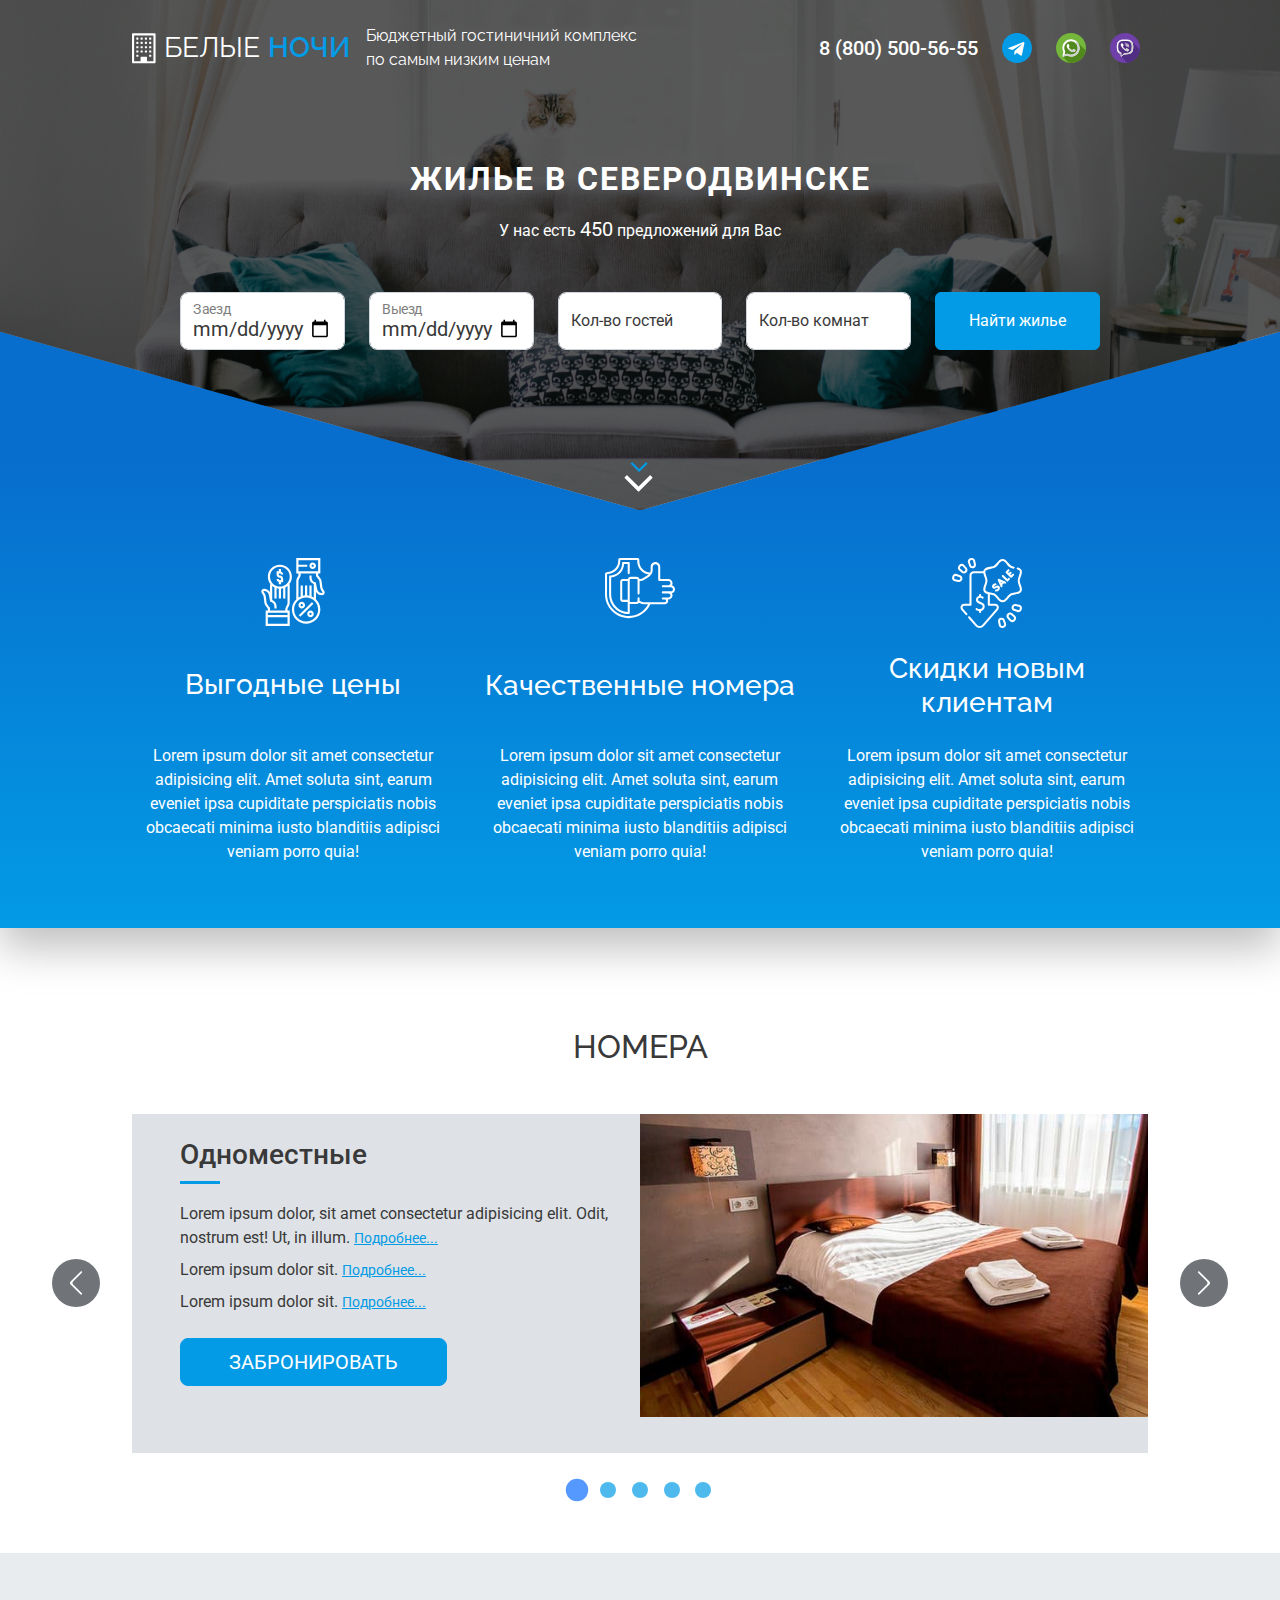
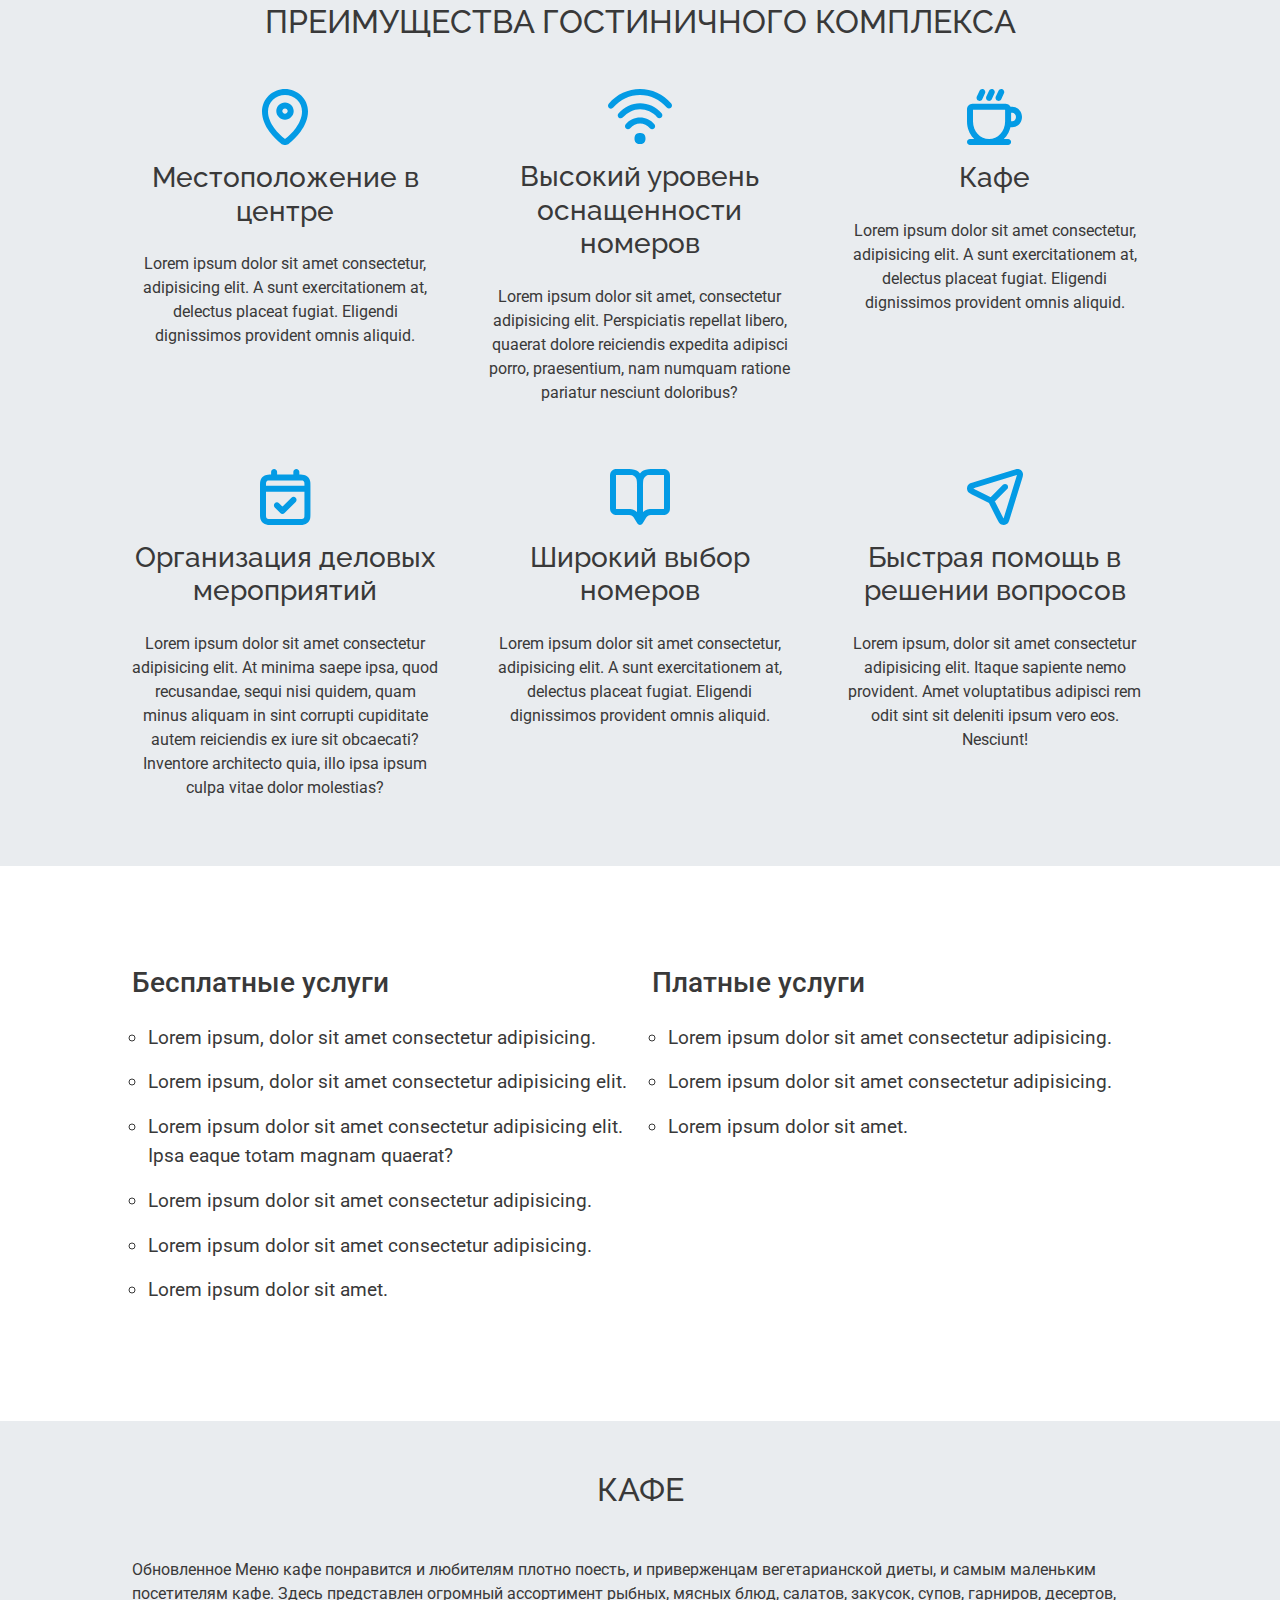
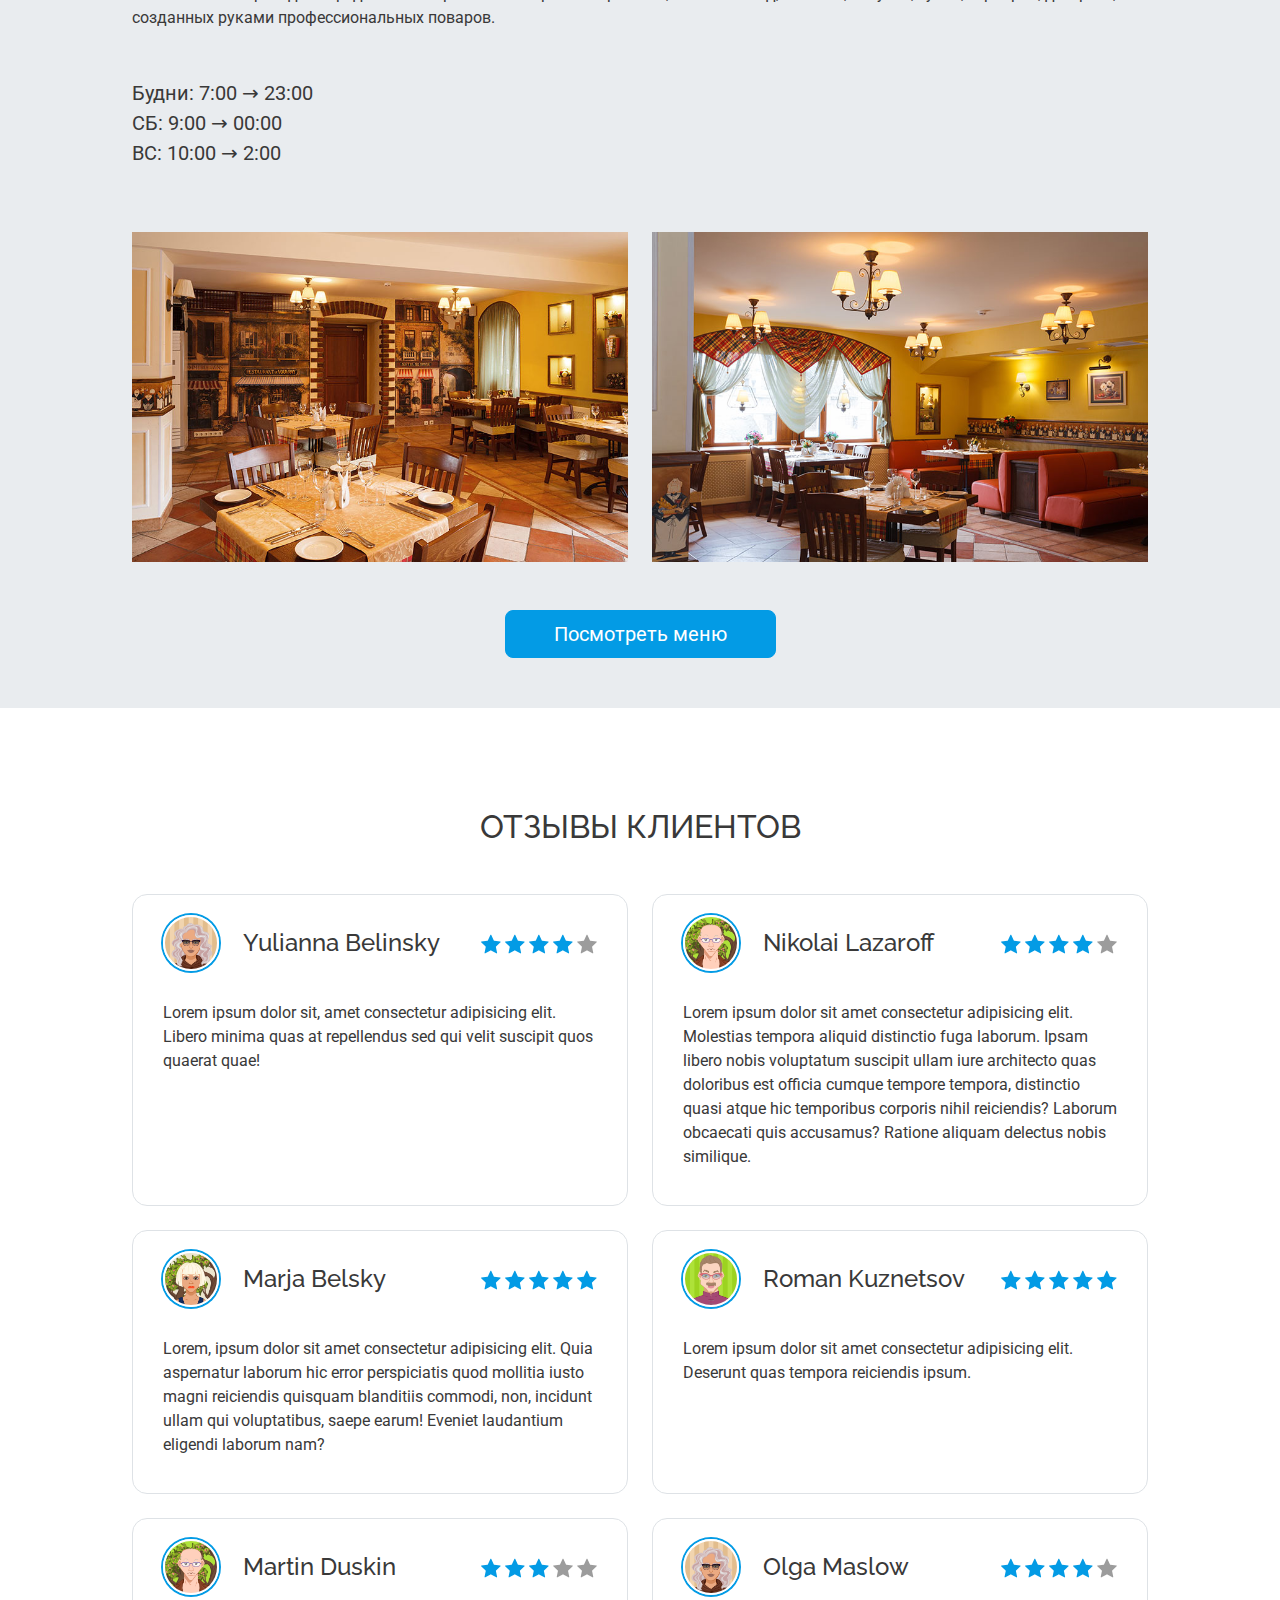
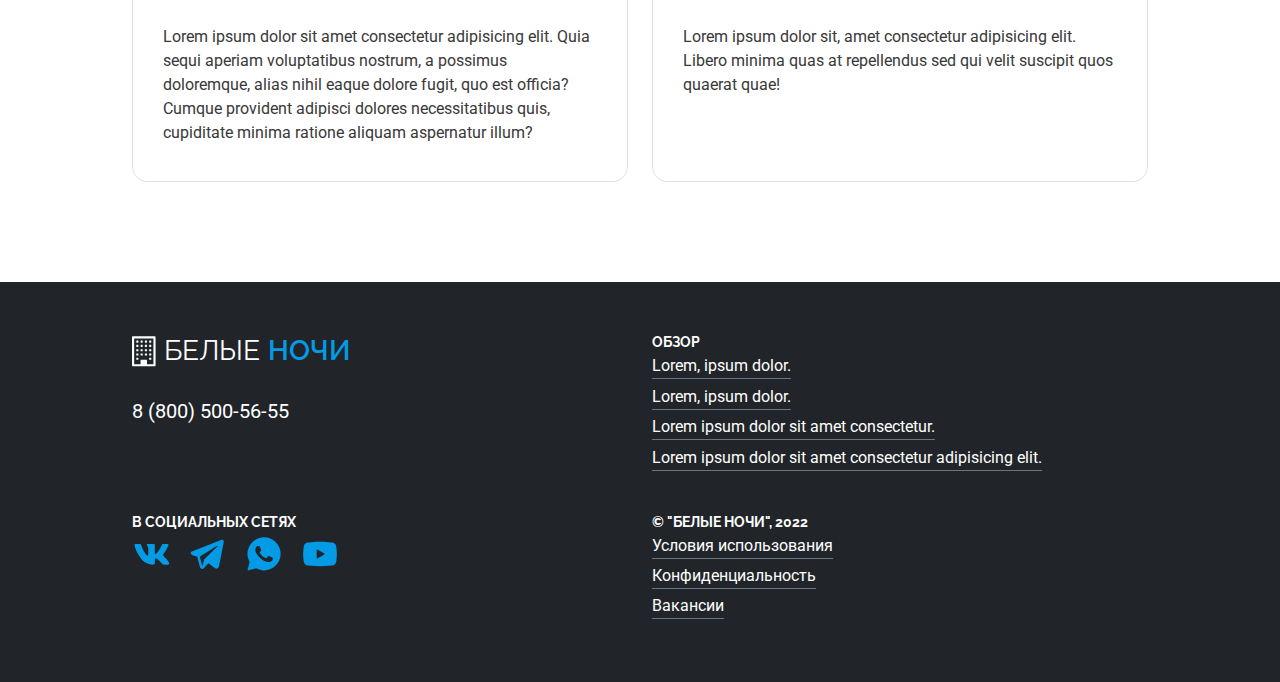
==== commit 0c61bc8a: "Add files via upload" ====
--- a/index.html
+++ b/index.html
@@ -2,119 +2,548 @@
 <html lang="ru">
 
 <head>
-  <meta charset="UTF-8">
-  <meta http-equiv="X-UA-Compatible" content="IE=edge">
-  <meta name="viewport" content="width=device-width, initial-scale=1.0">
-  <title>Гостиничный комплекс</title>
-  <link href="//cdn.jsdelivr.net/npm/bootstrap@5.2.2/dist/css/bootstrap.min.css" rel="stylesheet" integrity="sha384-Zenh87qX5JnK2Jl0vWa8Ck2rdkQ2Bzep5IDxbcnCeuOxjzrPF/et3URy9Bv1WTRi" crossorigin="anonymous">
-
-  <link rel="stylesheet" href="style/css/style.css">
+	<meta charset="UTF-8">
+	<meta http-equiv="X-UA-Compatible" content="IE=edge">
+	<meta name="viewport" content="width=device-width, initial-scale=1.0">
+	<title>Гостиничный комплекс</title>
+	<link href="//cdn.jsdelivr.net/npm/bootstrap@5.2.2/dist/css/bootstrap.min.css" rel="stylesheet" integrity="sha384-Zenh87qX5JnK2Jl0vWa8Ck2rdkQ2Bzep5IDxbcnCeuOxjzrPF/et3URy9Bv1WTRi" crossorigin="anonymous">
+	<link rel="stylesheet" href="//cdn.jsdelivr.net/npm/@splidejs/splide@4.1.4/dist/css/splide.min.css">
+	<script src="//cdn.jsdelivr.net/npm/@splidejs/splide@4.1.4/dist/js/splide.min.js"></script>
+	<link rel="stylesheet" href="style/css/style.css">
 </head>
 
 <body>
 
-  <header class="header">
-    <div class="nav-header mb-5 position-relative">
-      <nav class="navbar navbar-expand-lg pt-4">
-        <div class="container">
-          <a class="navbar-brand text-uppercase align-items-center d-flex" href="#">
-            <img src="img/logo.svg" alt="" class="me-2">
-            <span class="text-white fs-3 secondary-font">rent</span><span class="text-primary fs-3 fw-semibold secondary-font">крым</span>
-          </a>
-          <button class="navbar-toggler" type="button" data-bs-toggle="collapse" data-bs-target="#navbarText" aria-controls="navbarText" aria-expanded="false" aria-label="Toggle navigation">
-            <span class="navbar-toggler-icon"></span>
-          </button>
-          <div class="collapse navbar-collapse" id="navbarText">
-            <p class="navbar-text text-white secondary-font fw-normal me-auto p-0 m-0">
-              Экспресс-подбор <br>
-              жилья по самым низким ценам
-            </p>
-            <ul class="navbar-nav">
-              <li class="nav-item"><a href="#" class="nav-link" id="phone-number">8 (800) 500-56-55</a></li>
-              <li class="nav-item">
-                <a href="#" class="nav-link ps-3">
-                  <img src="img/telegram.svg" alt="Telegram">
-                </a>
-              </li>
-              <li class="nav-item">
-                <a href="#" class="nav-link ps-3">
-                  <img src="img/whatsapp.svg" alt="WhatsApp">
-                </a>
-              </li>
-              <li class="nav-item">
-                <a href="#" class="nav-link ps-3">
-                  <img src="img/viber.svg" alt="Viber">
-                </a>
-              </li>
-            </ul>
-          </div>
-        </div>
-      </nav>
-      <div class="nav-header_text mb-5 text-center text-white">
-        <h2 class="fw-bold text-uppercase mb-3">Жилье в Северодвинске</h2>
-        <p>У нас есть <span class="fs-5">450</span> предложений для Вас</p>
-      </div>
-      <div class="container">
-        <div class="nav-header_form">
-          <div class="row row-cols-xl-5 row-cols-2 align-items-center px-0 px-xl-5">
-            <div class="col">
-              <div class="form-item my-3 my-xl-0 w-100 form-floating">
-                <input id="Input-check-in" class="form-control form-control-lg" type="date" aria-label="check-in">
-                <label for="Input-check-in">Заезд</label>
-              </div>
-            </div>
-            <div class="col">
-              <div class="form-item my-3 my-xl-0 w-100 form-floating">
-                <input id="Input-check-out" class="form-control form-control-lg" type="date" aria-label="check-out">
-                <label for="Input-check-out">Выезд</label>
-              </div>
-            </div>
-            <div class="col">
-              <div class="form-item my-3 my-xl-0 w-100 form-floating">
-                <input id="Input-guest-count" class="form-control form-control-lg" type="number" min="1" max="20" aria-label="Input-guest-count" placeholder="1">
-                <label for="Input-guest-count">Кол-во гостей</label>
-              </div>
-            </div>
-            <div class="col">
-              <div class="form-item my-3 my-xl-0 w-100 form-floating">
-                <input id="Input-room-count" class="form-control form-control-lg" type="number" min="1" max="10" aria-label="Input-room-count" placeholder="1">
-                <label for="Input-room-count">Кол-во комнат</label>
-              </div>
-            </div>
-            <div class="col-xl col-6 mx-auto">
-              <div class="form-item my-3 my-xl-0 w-100">
-                <button class="btn btn-primary w-100 text-white py-3">Найти жилье</button>
-              </div>
-            </div>
-          </div>
-        </div>
-      </div>
-      <img src="img/arrow-down.svg" class="header_arrow-down" alt="">
-    </div>
-    <div class="advantages pb-5">
-      <div class="container">
-        <div class="row row-cols-1 row-cols-lg-3">
-          <div class="col align-items-center justify-content-between d-flex flex-column">
-            <img src="img/advantages-1.svg" alt="advantages-1">
-            <h3 class="text-center text-white my-4 secondary-font">Lorem, ipsum dolor.</h3>
-            <p class="text-center text-white fs-6">Lorem ipsum dolor sit amet consectetur adipisicing elit. Amet soluta sint, earum eveniet ipsa cupiditate perspiciatis nobis obcaecati minima iusto blanditiis adipisci veniam porro quia!</p>
-          </div>
-          <div class="col align-items-center justify-content-between d-flex flex-column">
-            <img src="img/advantages-2.svg" alt="advantages-2">
-            <h3 class="text-center text-white my-4 secondary-font">Lorem, ipsum dolor.</h3>
-            <p class="text-center text-white fs-6">Lorem ipsum dolor sit amet consectetur adipisicing elit. Amet soluta sint, earum eveniet ipsa cupiditate perspiciatis nobis obcaecati minima iusto blanditiis adipisci veniam porro quia!</p>
-          </div>
-          <div class="col align-items-center justify-content-between d-flex flex-column">
-            <img src="img/advantages-3.svg" alt="advantages-3">
-            <h3 class="text-center text-white my-4 secondary-font">Lorem, ipsum dolor.</h3>
-            <p class="text-center text-white fs-6">Lorem ipsum dolor sit amet consectetur adipisicing elit. Amet soluta sint, earum eveniet ipsa cupiditate perspiciatis nobis obcaecati minima iusto blanditiis adipisci veniam porro quia!</p>
-          </div>
-        </div>
-      </div>
-    </div>
-  </header>
-  <script src="https://cdn.jsdelivr.net/npm/bootstrap@5.2.2/dist/js/bootstrap.bundle.min.js" integrity="sha384-OERcA2EqjJCMA+/3y+gxIOqMEjwtxJY7qPCqsdltbNJuaOe923+mo//f6V8Qbsw3" crossorigin="anonymous">
-  </script>
+	<header class="header">
+		<div class="nav-header mb-5 position-relative">
+			<nav class="navbar navbar-expand-lg pt-4">
+				<div class="container">
+					<a class="navbar-brand text-uppercase align-items-center d-flex" href="#">
+						<img src="img/logo.svg" class="me-2">
+						<span class="text-white fs-3 me-2 secondary-font">БЕЛЫЕ</span><span class="text-primary fs-3 fw-semibold secondary-font">НОЧИ</span>
+					</a>
+					<button class="navbar-toggler" type="button" data-bs-toggle="collapse" data-bs-target="#navbarText" aria-controls="navbarText" aria-expanded="false" aria-label="Toggle navigation">
+						<span class="navbar-toggler-icon"></span>
+					</button>
+					<div class="collapse navbar-collapse" id="navbarText">
+						<p class="navbar-text text-white secondary-font fw-normal me-auto p-0 m-0">
+							Бюджетный гостиничний комплекс <br>
+							по самым низким ценам
+						</p>
+						<ul class="navbar-nav">
+							<li class="nav-item"><a href="#" class="nav-link" id="phone-number">8 (800) 500-56-55</a></li>
+							<li class="nav-item">
+								<a href="#" class="nav-link ps-3">
+									<img src="img/telegram.svg" alt="Telegram">
+								</a>
+							</li>
+							<li class="nav-item">
+								<a href="#" class="nav-link ps-3">
+									<img src="img/whatsapp.svg" alt="WhatsApp">
+								</a>
+							</li>
+							<li class="nav-item">
+								<a href="#" class="nav-link ps-3">
+									<img src="img/viber.svg" alt="Viber">
+								</a>
+							</li>
+						</ul>
+					</div>
+				</div>
+			</nav>
+			<div class="nav-header_text mb-5 text-center text-white">
+				<h2 class="fw-bold text-uppercase mb-3">Жилье в Северодвинске</h2>
+				<p>У нас есть <span class="fs-5">450</span> предложений для Вас</p>
+			</div>
+			<div class="container">
+				<div class="nav-header_form">
+					<div class="row row-cols-xl-5 row-cols-1 row-cols-sm-2 align-items-center px-0 px-xl-5">
+						<div class="col">
+							<div class="form-item my-3 my-xl-0 w-100 form-floating">
+								<input id="Input-check-in" class="form-control form-control-lg" type="date" aria-label="check-in">
+								<label for="Input-check-in">Заезд</label>
+							</div>
+						</div>
+						<div class="col">
+							<div class="form-item my-3 my-xl-0 w-100 form-floating">
+								<input id="Input-check-out" class="form-control form-control-lg" type="date" aria-label="check-out">
+								<label for="Input-check-out">Выезд</label>
+							</div>
+						</div>
+						<div class="col">
+							<div class="form-item my-3 my-xl-0 w-100 form-floating">
+								<input id="Input-guest-count" class="form-control form-control-lg" type="number" min="1" max="20" aria-label="Input-guest-count" placeholder="1">
+								<label for="Input-guest-count">Кол-во гостей</label>
+							</div>
+						</div>
+						<div class="col">
+							<div class="form-item my-3 my-xl-0 w-100 form-floating">
+								<input id="Input-room-count" class="form-control form-control-lg" type="number" min="1" max="10" aria-label="Input-room-count" placeholder="1">
+								<label for="Input-room-count">Кол-во комнат</label>
+							</div>
+						</div>
+						<div class="col-xl col-6 mx-auto">
+							<div class="form-item my-3 my-xl-0 w-100">
+								<button class="btn btn-primary w-100 text-white py-3">Найти жилье</button>
+							</div>
+						</div>
+					</div>
+				</div>
+			</div>
+			<img src="img/arrow-down.svg" class="header_arrow-down">
+		</div>
+		<div class="advantages pb-5">
+			<div class="container">
+				<div class="row row-cols-1 row-cols-lg-3">
+					<div class="col align-items-center justify-content-between d-flex flex-column">
+						<img src="img/advantages-1.svg" alt="advantages-1">
+						<h3 class="text-center text-white my-4 secondary-font">Выгодные цены</h3>
+						<p class="text-center text-white fs-6">Lorem ipsum dolor sit amet consectetur adipisicing elit. Amet soluta sint, earum eveniet ipsa cupiditate perspiciatis nobis obcaecati minima iusto blanditiis adipisci veniam porro quia!</p>
+					</div>
+					<div class="col align-items-center justify-content-between d-flex flex-column">
+						<img src="img/advantages-2.svg" alt="advantages-2">
+						<h3 class="text-center text-white my-4 secondary-font">Качественные номера</h3>
+						<p class="text-center text-white fs-6">Lorem ipsum dolor sit amet consectetur adipisicing elit. Amet soluta sint, earum eveniet ipsa cupiditate perspiciatis nobis obcaecati minima iusto blanditiis adipisci veniam porro quia!</p>
+					</div>
+					<div class="col align-items-center justify-content-between d-flex flex-column">
+						<img src="img/advantages-3.svg" alt="advantages-3">
+						<h3 class="text-center text-white my-4 secondary-font">Скидки новым клиентам</h3>
+						<p class="text-center text-white fs-6">Lorem ipsum dolor sit amet consectetur adipisicing elit. Amet soluta sint, earum eveniet ipsa cupiditate perspiciatis nobis obcaecati minima iusto blanditiis adipisci veniam porro quia!</p>
+					</div>
+				</div>
+			</div>
+		</div>
+	</header>
+
+	<main>
+		<section class="rooms">
+			<div class="container">
+				<h2 class="mb-5 text-uppercase text-center secondary-font">Номера</h2>
+				<div class="splide" role="group" aria-label="rooms slider">
+					<div class="splide__arrows d-none d-xl-block">
+						<button class="splide__arrow splide__arrow--prev">
+							<img src="img/slider-arrow-l.svg">
+						</button>
+						<button class="splide__arrow splide__arrow--next">
+							<img src="img/slider-arrow-r.svg">
+						</button>
+					</div>
+					<div class="splide__track">
+						<ul class="splide__list">
+							<li class="splide__slide d-flex align-items-start flex-column-reverse flex-xl-row justify-content-between">
+								<div class="splide-text pb-5 pb-xl-3 p-2 ps-lg-5 ps-3 pt-4">
+									<h3 class="title">Одноместные</h3>
+									<ul class="type-list list-unstyled">
+										<li class="type-item fs-6">
+											Lorem ipsum dolor, sit amet consectetur adipisicing elit. Odit, nostrum est! Ut, in illum.
+											<a href="#" class="type-link small">Подробнее...</a>
+										</li>
+										<li class="type-item fs-6">
+											Lorem ipsum dolor sit.
+											<a href="#" class="type-link small">Подробнее...</a>
+										</li>
+										<li class="type-item fs-6">
+											Lorem ipsum dolor sit.
+											<a href="#" class="type-link small">Подробнее...</a>
+										</li>
+									</ul>
+									<button class="btn btn-primary btn-lg px-5 text-uppercase text-white">Забронировать</button>
+								</div>
+								<img src="img/rooms/standart-slider.jpg" class="splider-img img-fluid">
+							</li>
+							<li class="splide__slide d-flex align-items-start flex-column-reverse flex-xl-row justify-content-between">
+								<div class="splide-text pb-5 pb-xl-3 p-2 ps-lg-5 ps-3 pt-4">
+									<h3 class="title">Деловой</h3>
+									<ul class="type-list list-unstyled">
+										<li class="type-item fs-6">
+											Lorem ipsum dolor sit.
+											<a href="#" class="type-link small">Подробнее...</a>
+										</li>
+										<li class="type-item fs-6">
+											Lorem ipsum dolor sit.
+											<a href="#" class="type-link small">Подробнее...</a>
+										</li>
+										<li class="type-item fs-6">
+											Lorem ipsum dolor sit amet consectetur adipisicing elit. Cum, consequatur?
+											<a href="#" class="type-link small">Подробнее...</a>
+										</li>
+									</ul>
+									<button class="btn btn-primary btn-lg px-5 text-uppercase text-white">Забронировать</button>
+								</div>
+								<img src="img/rooms/deal-slider.jpg" class="splider-img img-fluid">
+							</li>
+							<li class="splide__slide d-flex align-items-start flex-column-reverse flex-xl-row justify-content-between">
+								<div class="splide-text pb-5 pb-xl-3 p-2 ps-lg-5 ps-3 pt-4">
+									<h3 class="title">Бизнес</h3>
+									<ul class="type-list list-unstyled">
+										<li class="type-item fs-6">
+											Lorem ipsum dolor sit.
+											<a href="#" class="type-link small">Подробнее...</a>
+										</li>
+										<li class="type-item fs-6">
+											Lorem ipsum dolor sit, amet consectetur adipisicing.
+											<a href="#" class="type-link small">Подробнее...</a>
+										</li>
+									</ul>
+									<button class="btn btn-primary btn-lg px-5 text-uppercase text-white">Забронировать</button>
+								</div>
+								<img src="img/rooms/buisness-slider.jpg" class="splider-img img-fluid">
+							</li>
+							<li class="splide__slide d-flex align-items-start flex-column-reverse flex-xl-row justify-content-between">
+								<div class="splide-text pb-5 pb-xl-3 p-2 ps-lg-5 ps-3 pt-4">
+									<h3 class="title">Двойной / Double</h3>
+									<ul class="type-list list-unstyled">
+										<li class="type-item fs-6">
+											Lorem ipsum dolor sit amet consectetur adipisicing elit.
+											<a href="#" class="type-link small">Подробнее...</a>
+										</li>
+										<li class="type-item fs-6">
+											Lorem ipsum dolor sit.
+											<a href="#" class="type-link small">Подробнее...</a>
+										</li>
+										<li class="type-item fs-6">
+											Lorem, ipsum dolor.
+											<a href="#" class="type-link small">Подробнее...</a>
+										</li>
+									</ul>
+									<button class="btn btn-primary btn-lg px-5 text-uppercase text-white">Забронировать</button>
+								</div>
+								<img src="img/rooms/double-sliderjpg.jpg" class="splider-img img-fluid">
+							</li>
+							<li class="splide__slide d-flex align-items-start flex-column-reverse flex-xl-row justify-content-between">
+								<div class="splide-text pb-5 pb-xl-3 p-3 ps-lg-5 ps-3 pt-4">
+									<h3 class="title">Одноместный ПЛЮС / Plus</h3>
+									<ul class="type-list list-unstyled">
+										<li class="type-item fs-6">
+											Lorem ipsum dolor sit amet consectetur adipisicing elit. Natus!
+											<a href="#" class="type-link small">Подробнее...</a>
+										</li>
+										<li class="type-item fs-6">
+											Lorem ipsum dolor sit.
+											<a href="#" class="type-link small">Подробнее...</a>
+										</li>
+									</ul>
+									<button class="btn btn-primary btn-lg px-5 text-uppercase text-white">Забронировать</button>
+								</div>
+								<img src="img/rooms/plus-slider.jpg" class="splider-img img-fluid">
+							</li>
+						</ul>
+					</div>
+				</div>
+			</div>
+		</section>
+
+		<section class="about">
+			<div class="container">
+				<h2 class="text-uppercase secondary-font text-center mb-5">Преимущества гостиничного комплекса</h2>
+				<div class="row row-cols-1 row-cols-lg-2 gy-5 gx-0 g-lg-5 row-cols-xl-3">
+					<div class="col">
+						<div class="about_item d-flex flex-column align-items-center text-center">
+							<img src="img/about/location.svg" class="img-fluid mb-3 about-icon">
+							<h3 class="secondary-font mb-4">Местоположение в центре</h3>
+							<p>Lorem ipsum dolor sit amet consectetur, adipisicing elit. A sunt exercitationem at, delectus placeat fugiat. Eligendi dignissimos provident omnis aliquid.</p>
+						</div>
+					</div>
+					<div class="col">
+						<div class="about_item d-flex flex-column align-items-center text-center">
+							<img src="img/about/wi-fi.svg" class="img-fluid mb-3 about-icon">
+							<h3 class="secondary-font mb-4">Высокий уровень оснащенности номеров</h3>
+							<p>Lorem ipsum dolor sit amet, consectetur adipisicing elit. Perspiciatis repellat libero, quaerat dolore reiciendis expedita adipisci porro, praesentium, nam numquam ratione pariatur nesciunt doloribus?</p>
+						</div>
+					</div>
+					<div class="col">
+						<div class="about_item d-flex flex-column align-items-center text-center">
+							<img src="img/about/coffee.svg" class="img-fluid mb-3 about-icon">
+							<h3 class="secondary-font mb-4">Кафе</h3>
+							<p>Lorem ipsum dolor sit amet consectetur, adipisicing elit. A sunt exercitationem at, delectus placeat fugiat. Eligendi dignissimos provident omnis aliquid.</p>
+						</div>
+					</div>
+					<div class="col">
+						<div class="about_item d-flex flex-column align-items-center text-center">
+							<img src="img/about/calendar.svg" class="img-fluid mb-3 about-icon">
+							<h3 class="secondary-font mb-4">Организация деловых мероприятий</h3>
+							<p>Lorem ipsum dolor sit amet consectetur adipisicing elit. At minima saepe ipsa, quod recusandae, sequi nisi quidem, quam minus aliquam in sint corrupti cupiditate autem reiciendis ex iure sit obcaecati? Inventore architecto quia, illo ipsa ipsum culpa vitae dolor molestias?</p>
+						</div>
+					</div>
+					<div class="col">
+						<div class="about_item d-flex flex-column align-items-center text-center">
+							<img src="img/about/rooms.svg" class="img-fluid mb-3 about-icon">
+							<h3 class="secondary-font mb-4">Широкий выбор номеров</h3>
+							<p>Lorem ipsum dolor sit amet consectetur, adipisicing elit. A sunt exercitationem at, delectus placeat fugiat. Eligendi dignissimos provident omnis aliquid.</p>
+						</div>
+					</div>
+					<div class="col">
+						<div class="about_item d-flex flex-column align-items-center text-center">
+							<img src="img/about/communications.svg" class="img-fluid mb-3 about-icon">
+							<h3 class="secondary-font mb-4">Быстрая помощь в решении вопросов</h3>
+							<p>Lorem ipsum, dolor sit amet consectetur adipisicing elit. Itaque sapiente nemo provident. Amet voluptatibus adipisci rem odit sint sit deleniti ipsum vero eos. Nesciunt!</p>
+						</div>
+					</div>
+				</div>
+			</div>
+		</section>
+
+		<section class="services">
+			<div class="container">
+				<div class="row row-cols-1 row-cols-lg-2">
+					<div class="col">
+						<h3 class="mb-4">Бесплатные услуги</h3>
+						<ul class="services-list ps-3">
+							<li class="services-item">Lorem ipsum, dolor sit amet consectetur adipisicing.</li>
+							<li class="services-item">Lorem ipsum, dolor sit amet consectetur adipisicing elit.</li>
+							<li class="services-item">Lorem ipsum dolor sit amet consectetur adipisicing elit. Ipsa eaque totam magnam quaerat?</li>
+							<li class="services-item">Lorem ipsum dolor sit amet consectetur adipisicing.</li>
+							<li class="services-item">Lorem ipsum dolor sit amet consectetur adipisicing.</li>
+							<li class="services-item">Lorem ipsum dolor sit amet.</li>
+						</ul>
+					</div>
+					<div class="col">
+						<h3 class="mb-4">Платные услуги</h3>
+						<ul class="services-list ps-3">
+							<li class="services-item">Lorem ipsum dolor sit amet consectetur adipisicing.</li>
+							<li class="services-item">Lorem ipsum dolor sit amet consectetur adipisicing.</li>
+							<li class="services-item">Lorem ipsum dolor sit amet.</li>
+						</ul>
+					</div>
+				</div>
+			</div>
+		</section>
+		<section class="restourant">
+			<div class="container">
+				<h2 class="mb-5 secondary-font text-center text-uppercase">Кафе</h2>
+				<div class="d-flex align-items-start flex-column mb-5 justify-content-between">
+					<p class="mb-5">Обновленное Меню кафе понравится и любителям плотно поесть, и приверженцам вегетарианской диеты, и самым маленьким посетителям кафе. Здесь представлен огромный ассортимент рыбных, мясных блюд, салатов, закусок, супов, гарниров, десертов, созданных руками профессиональных поваров.</p>
+					<ul class="list-unstyled fs-5">
+						<li>Будни: 7:00 → 23:00</li>
+						<li>СБ: 9:00 → 00:00</li>
+						<li>ВС: 10:00 → 2:00</li>
+					</ul>
+				</div>
+
+				<div class="row mb-5 row-cols-1 row-cols-xl-2 gy-5">
+					<div class="col">
+						<a href="#" class="menu-view">
+							<img src="img/restourant-img-1.jpg" class="img-fluid">
+						</a>
+					</div>
+					<div class="col">
+						<a href="#" class="menu-view">
+							<img src="img/restourant-img-2.jpg" class="img-fluid">
+						</a>
+					</div>
+				</div>
+
+				<button type="button" class="d-block mx-auto btn btn-primary btn-lg px-5 text-white" data-bs-toggle="modal" data-bs-target="#restourant-menu">Посмотреть меню</button>
+			</div>
+		</section>
+
+		<section class="reviews">
+			<div class="container">
+				<h2 class="secondary-font text-center text-uppercase mb-5">Отзывы клиентов</h2>
+				<div class="row row-cols-1 row-cols-xl-2 gy-4">
+					<div class="col">
+						<div class="review">
+							<div class="review-header">
+								<div class="reviewer">
+									<img src="img/avatar-1.png" class="avatar">
+									<h4 class="name m-0">Yulianna Belinsky</h4>
+								</div>
+								<div class="review-rate">
+									<img src="img/review-star-active.svg">
+									<img src="img/review-star-active.svg">
+									<img src="img/review-star-active.svg">
+									<img src="img/review-star-active.svg">
+									<img src="img/review-star-not-active.svg">
+								</div>
+							</div>
+							<p class="review-text">Lorem ipsum dolor sit, amet consectetur adipisicing elit. Libero minima quas at repellendus sed qui velit suscipit quos quaerat quae!</p>
+						</div>
+					</div>
+					<div class="col">
+						<div class="review">
+							<div class="review-header">
+								<div class="reviewer">
+									<img src="img/avatar-3.png" class="avatar">
+									<h4 class="name m-0">Nikolai Lazaroff</h4>
+								</div>
+								<div class="review-rate">
+									<img src="img/review-star-active.svg">
+									<img src="img/review-star-active.svg">
+									<img src="img/review-star-active.svg">
+									<img src="img/review-star-active.svg">
+									<img src="img/review-star-not-active.svg">
+								</div>
+							</div>
+							<p class="review-text">Lorem ipsum dolor sit amet consectetur adipisicing elit. Molestias tempora aliquid distinctio fuga laborum. Ipsam libero nobis voluptatum suscipit ullam iure architecto quas doloribus est officia cumque tempore tempora, distinctio quasi atque hic temporibus corporis nihil reiciendis? Laborum obcaecati quis accusamus? Ratione aliquam delectus nobis similique.</p>
+						</div>
+					</div>
+					<div class="col">
+						<div class="review">
+							<div class="review-header">
+								<div class="reviewer">
+									<img src="img/avatar-2.png" class="avatar">
+									<h4 class="name m-0">Marja Belsky</h4>
+								</div>
+								<div class="review-rate">
+									<img src="img/review-star-active.svg">
+									<img src="img/review-star-active.svg">
+									<img src="img/review-star-active.svg">
+									<img src="img/review-star-active.svg">
+									<img src="img/review-star-active.svg">
+								</div>
+							</div>
+							<p class="review-text">Lorem, ipsum dolor sit amet consectetur adipisicing elit. Quia aspernatur laborum hic error perspiciatis quod mollitia iusto magni reiciendis quisquam blanditiis commodi, non, incidunt ullam qui voluptatibus, saepe earum! Eveniet laudantium eligendi laborum nam?</p>
+						</div>
+					</div>
+					<div class="col">
+						<div class="review">
+							<div class="review-header">
+								<div class="reviewer">
+									<img src="img/avatar-4.png" class="avatar">
+									<h4 class="name m-0">Roman Kuznetsov</h4>
+								</div>
+								<div class="review-rate">
+									<img src="img/review-star-active.svg">
+									<img src="img/review-star-active.svg">
+									<img src="img/review-star-active.svg">
+									<img src="img/review-star-active.svg">
+									<img src="img/review-star-active.svg">
+								</div>
+							</div>
+							<p class="review-text">Lorem ipsum dolor sit amet consectetur adipisicing elit. Deserunt quas tempora reiciendis ipsum.</p>
+						</div>
+					</div>
+					<div class="col">
+						<div class="review">
+							<div class="review-header">
+								<div class="reviewer">
+									<img src="img/avatar-3.png" class="avatar">
+									<h4 class="name m-0">Martin Duskin</h4>
+								</div>
+								<div class="review-rate">
+									<img src="img/review-star-active.svg">
+									<img src="img/review-star-active.svg">
+									<img src="img/review-star-active.svg">
+									<img src="img/review-star-not-active.svg">
+									<img src="img/review-star-not-active.svg">
+								</div>
+							</div>
+							<p class="review-text">Lorem ipsum dolor sit amet consectetur adipisicing elit. Quia sequi aperiam voluptatibus nostrum, a possimus doloremque, alias nihil eaque dolore fugit, quo est officia? Cumque provident adipisci dolores necessitatibus quis, cupiditate minima ratione aliquam aspernatur illum?</p>
+						</div>
+					</div>
+					<div class="col">
+						<div class="review">
+							<div class="review-header">
+								<div class="reviewer">
+									<img src="img/avatar-1.png" class="avatar">
+									<h4 class="name m-0">Olga Maslow</h4>
+								</div>
+								<div class="review-rate">
+									<img src="img/review-star-active.svg">
+									<img src="img/review-star-active.svg">
+									<img src="img/review-star-active.svg">
+									<img src="img/review-star-active.svg">
+									<img src="img/review-star-not-active.svg">
+								</div>
+							</div>
+							<p class="review-text">Lorem ipsum dolor sit, amet consectetur adipisicing elit. Libero minima quas at repellendus sed qui velit suscipit quos quaerat quae!</p>
+						</div>
+					</div>
+				</div>
+			</div>
+		</section>
+	</main>
+
+	<footer class="footer text-white">
+		<div class="container">
+			<div class="row row-cols-1 gy-4 row-cols-lg-2">
+				<div class="col">
+					<a class="navbar-brand text-uppercase align-items-center mb-4 d-flex" href="#">
+						<img src="img/logo.svg" class="me-2">
+						<span class="text-white fs-3 me-2 secondary-font">БЕЛЫЕ</span><span class="text-primary fs-3 fw-semibold secondary-font">НОЧИ</span>
+					</a>
+					<a href="#" class="text-decoration-none fs-5 text-white">8 (800) 500-56-55</a>
+				</div>
+				<div class="col">
+					<small class="secondary-font fw-bold text-uppercase">Обзор</small>
+					<ul class="footer-list list-unstyled">
+						<li class="footer-list-item"><a href="#" class="footer-list-link">Lorem, ipsum dolor.</a></li>
+						<li class="footer-list-item"><a href="#" class="footer-list-link">Lorem, ipsum dolor.</a></li>
+						<li class="footer-list-item"><a href="#" class="footer-list-link">Lorem ipsum dolor sit amet consectetur.</a></li>
+						<li class="footer-list-item"><a href="#" class="footer-list-link">Lorem ipsum dolor sit amet consectetur adipisicing elit.</a></li>
+					</ul>
+				</div>
+				<div class="col">
+					<small class="secondary-font fw-bold text-uppercase">В социальных сетях</small>
+					<ul class="footer-list list-unstyled d-flex align-items-start footer-social">
+						<li class="footer-list-item">
+							<a href="#" class="footer-list-link border-0">
+								<img src="img/social/Vk.svg" alt="Social-link">
+							</a>
+						</li>
+						<li class="footer-list-item">
+							<a href="#" class="footer-list-link border-0">
+								<img src="img/social/Telegram.svg" alt="Social-link">
+							</a>
+						</li>
+						<li class="footer-list-item">
+							<a href="#" class="footer-list-link border-0">
+								<img src="img/social/Whatsapp.svg" alt="Social-link">
+							</a>
+						</li>
+						<li class="footer-list-item">
+							<a href="#" class="footer-list-link border-0">
+								<img src="img/social/Youtube.svg" alt="Social-link">
+							</a>
+						</li>
+					</ul>
+				</div>
+				<div class="col">
+					<small class="secondary-font fw-bold text-uppercase">© "Белые Ночи", 2022</small>
+					<ul class="footer-list list-unstyled">
+						<li class="footer-list-item"><a href="#" class="footer-list-link">Условия использования</a></li>
+						<li class="footer-list-item"><a href="#" class="footer-list-link">Конфиден­циальность</a></li>
+						<li class="footer-list-item"><a href="#" class="footer-list-link">Вакансии</a></li>
+					</ul>
+				</div>
+			</div>
+		</div>
+	</footer>
+
+
+	<!-- MODAL -->
+
+	<div class="modal fade" id="restourant-menu" tabindex="-1" aria-labelledby="exampleModalLabel" aria-hidden="true">
+		<div class="modal-dialog modal-xl modal-dialog-scrollable modal-dialog-centered">
+			<div class="modal-content">
+				<div class="modal-header">
+					<h2 class="modal-title" id="restourant-menuLabel">Меню кафе</h2>
+					<button type="button" class="btn-close btn-lg" data-bs-dismiss="modal" aria-label="Close"></button>
+				</div>
+				<div class="modal-body">
+					<img src="img/restourant_menu.jpg" class="mb-4" style="width: 100%;">
+					<img src="img/restourant_menu-2.jpg" class="mb-4" style="width: 100%;">
+					<img src="img/restourant_menu-3.jpg" class="mb-4" style="width: 100%;">
+					<img src="img/restourant_menu-4.jpg" class="mb-4" style="width: 100%;">
+				</div>
+				<div class="modal-footer">
+					<button type="button" class="btn btn-primary text-white btn-lg" data-bs-dismiss="modal">Закрыть</button>
+				</div>
+			</div>
+		</div>
+	</div>
+
+
+	<script>
+		let splider = new Splide('.splide', {
+			type: 'loop',
+			// padding: '7rem',
+			drag: true,
+		});
+		splider.mount();
+	</script>
+	<script src=" https://cdn.jsdelivr.net/npm/bootstrap@5.2.2/dist/js/bootstrap.bundle.min.js" integrity="sha384-OERcA2EqjJCMA+/3y+gxIOqMEjwtxJY7qPCqsdltbNJuaOe923+mo//f6V8Qbsw3" crossorigin="anonymous">
+	</script>
 </body>
 
 </html>--- a/style/css/style.css
+++ b/style/css/style.css
@@ -1,6 +1,6 @@
-﻿@import"https://fonts.googleapis.com/css2?family=Roboto:wght@400;500&display=swap";@import"https://fonts.googleapis.com/css2?family=Raleway:wght@500;600;700&display=swap";body{-webkit-font-smoothing:none;-moz-osx-font-smoothing:grayscale;min-height:100vh}.secondary-font{font-family:"Raleway"}.header{background:#039be5;background:-webkit-linear-gradient(0deg, #039be5 0%, #076ecd 50%, #076ecd 100%);background:linear-gradient(0deg, #039be5 0%, #076ecd 50%, #076ecd 100%)}.header .nav-header{background-image:linear-gradient(rgba(0, 0, 0, 0.65), rgba(0, 0, 0, 0.65)),url(/img/header-bcg.png);background-repeat:no-repeat;background-size:cover,cover;background-position:center;clip-path:polygon(100% 0%, 100% 65%, 50% 100%, 0% 65%, 0% 0%);padding-bottom:10rem}.header .nav-header .navbar{margin-bottom:5rem}.header .nav-header_text h2,.header .nav-header_text .h2{letter-spacing:2px}.header .navbar-brand span{line-height:100%}.header .header_arrow-down{position:absolute;bottom:0px;left:50%;transform:translateX(-50%)}#phone-number{font-size:20px;color:#fff;font-weight:500}/*!
+﻿@import"https://fonts.googleapis.com/css2?family=Roboto:wght@400;500&display=swap";@import"https://fonts.googleapis.com/css2?family=Raleway:wght@500;600;700&display=swap";/*!
  * Bootstrap  v5.2.2 (https://getbootstrap.com/)
  * Copyright 2011-2022 The Bootstrap Authors
  * Copyright 2011-2022 Twitter, Inc.
  * Licensed under MIT (https://github.com/twbs/bootstrap/blob/main/LICENSE)
- */:root{--bs-blue: #0d6efd;--bs-indigo: #6610f2;--bs-purple: #6f42c1;--bs-pink: #d63384;--bs-red: #dc3545;--bs-orange: #fd7e14;--bs-yellow: #ffc107;--bs-green: #198754;--bs-teal: #20c997;--bs-cyan: #0dcaf0;--bs-black: #000;--bs-white: #fff;--bs-gray: #6c757d;--bs-gray-dark: #343a40;--bs-gray-100: #f8f9fa;--bs-gray-200: #e9ecef;--bs-gray-300: #dee2e6;--bs-gray-400: #ced4da;--bs-gray-500: #adb5bd;--bs-gray-600: #6c757d;--bs-gray-700: #495057;--bs-gray-800: #343a40;--bs-gray-900: #212529;--bs-primary: #039be5;--bs-secondary: #6c757d;--bs-success: #198754;--bs-info: #0dcaf0;--bs-warning: #ffc107;--bs-danger: #dc3545;--bs-light: #f8f9fa;--bs-dark: #212529;--bs-primary-rgb: 3, 155, 229;--bs-secondary-rgb: 108, 117, 125;--bs-success-rgb: 25, 135, 84;--bs-info-rgb: 13, 202, 240;--bs-warning-rgb: 255, 193, 7;--bs-danger-rgb: 220, 53, 69;--bs-light-rgb: 248, 249, 250;--bs-dark-rgb: 33, 37, 41;--bs-white-rgb: 255, 255, 255;--bs-black-rgb: 0, 0, 0;--bs-body-color-rgb: 57, 57, 57;--bs-body-bg-rgb: 255, 255, 255;--bs-font-sans-serif: "Roboto", system-ui, -apple-system, "Segoe UI", Roboto, "Helvetica Neue", "Noto Sans", "Liberation Sans", Arial, sans-serif, "Apple Color Emoji", "Segoe UI Emoji", "Segoe UI Symbol", "Noto Color Emoji";--bs-font-monospace: SFMono-Regular, Menlo, Monaco, Consolas, "Liberation Mono", "Courier New", monospace;--bs-gradient: linear-gradient(180deg, rgba(255, 255, 255, 0.15), rgba(255, 255, 255, 0));--bs-body-font-family: var(--bs-font-sans-serif);--bs-body-font-size:1rem;--bs-body-font-weight: 400;--bs-body-line-height: 1.5;--bs-body-color: #393939;--bs-body-bg: #fff;--bs-border-width: 1px;--bs-border-style: solid;--bs-border-color: #dee2e6;--bs-border-color-translucent: rgba(0, 0, 0, 0.175);--bs-border-radius: 0.375rem;--bs-border-radius-sm: 0.25rem;--bs-border-radius-lg: 0.5rem;--bs-border-radius-xl: 1rem;--bs-border-radius-2xl: 2rem;--bs-border-radius-pill: 50rem;--bs-link-color: #039be5;--bs-link-hover-color: #027cb7;--bs-code-color: #d63384;--bs-highlight-bg: #fff3cd}*,*::before,*::after{box-sizing:border-box}@media(prefers-reduced-motion: no-preference){:root{scroll-behavior:smooth}}body{margin:0;font-family:var(--bs-body-font-family);font-size:var(--bs-body-font-size);font-weight:var(--bs-body-font-weight);line-height:var(--bs-body-line-height);color:var(--bs-body-color);text-align:var(--bs-body-text-align);background-color:var(--bs-body-bg);-webkit-text-size-adjust:100%;-webkit-tap-highlight-color:rgba(0,0,0,0)}hr{margin:1rem 0;color:inherit;border:0;border-top:1px solid;opacity:.25}h6,.h6,h5,.h5,h4,.h4,h3,.h3,h2,.h2,h1,.h1{margin-top:0;margin-bottom:.5rem;font-weight:500;line-height:1.2}h1,.h1{font-size:calc(1.375rem + 1.5vw)}@media(min-width: 1200px){h1,.h1{font-size:2.5rem}}h2,.h2{font-size:calc(1.325rem + 0.9vw)}@media(min-width: 1200px){h2,.h2{font-size:2rem}}h3,.h3{font-size:calc(1.3rem + 0.6vw)}@media(min-width: 1200px){h3,.h3{font-size:1.75rem}}h4,.h4{font-size:calc(1.275rem + 0.3vw)}@media(min-width: 1200px){h4,.h4{font-size:1.5rem}}h5,.h5{font-size:1.25rem}h6,.h6{font-size:1rem}p{margin-top:0;margin-bottom:1rem}abbr[title]{text-decoration:underline dotted;cursor:help;text-decoration-skip-ink:none}address{margin-bottom:1rem;font-style:normal;line-height:inherit}ol,ul{padding-left:2rem}ol,ul,dl{margin-top:0;margin-bottom:1rem}ol ol,ul ul,ol ul,ul ol{margin-bottom:0}dt{font-weight:700}dd{margin-bottom:.5rem;margin-left:0}blockquote{margin:0 0 1rem}b,strong{font-weight:bolder}small,.small{font-size:0.875em}mark,.mark{padding:.1875em;background-color:var(--bs-highlight-bg)}sub,sup{position:relative;font-size:0.75em;line-height:0;vertical-align:baseline}sub{bottom:-0.25em}sup{top:-0.5em}a{color:var(--bs-link-color);text-decoration:underline}a:hover{color:var(--bs-link-hover-color)}a:not([href]):not([class]),a:not([href]):not([class]):hover{color:inherit;text-decoration:none}pre,code,kbd,samp{font-family:var(--bs-font-monospace);font-size:1em}pre{display:block;margin-top:0;margin-bottom:1rem;overflow:auto;font-size:0.875em}pre code{font-size:inherit;color:inherit;word-break:normal}code{font-size:0.875em;color:var(--bs-code-color);word-wrap:break-word}a>code{color:inherit}kbd{padding:.1875rem .375rem;font-size:0.875em;color:var(--bs-body-bg);background-color:var(--bs-body-color);border-radius:.25rem}kbd kbd{padding:0;font-size:1em}figure{margin:0 0 1rem}img,svg{vertical-align:middle}table{caption-side:bottom;border-collapse:collapse}caption{padding-top:.5rem;padding-bottom:.5rem;color:#6c757d;text-align:left}th{text-align:inherit;text-align:-webkit-match-parent}thead,tbody,tfoot,tr,td,th{border-color:inherit;border-style:solid;border-width:0}label{display:inline-block}button{border-radius:0}button:focus:not(:focus-visible){outline:0}input,button,select,optgroup,textarea{margin:0;font-family:inherit;font-size:inherit;line-height:inherit}button,select{text-transform:none}[role=button]{cursor:pointer}select{word-wrap:normal}select:disabled{opacity:1}[list]:not([type=date]):not([type=datetime-local]):not([type=month]):not([type=week]):not([type=time])::-webkit-calendar-picker-indicator{display:none !important}button,[type=button],[type=reset],[type=submit]{-webkit-appearance:button}button:not(:disabled),[type=button]:not(:disabled),[type=reset]:not(:disabled),[type=submit]:not(:disabled){cursor:pointer}::-moz-focus-inner{padding:0;border-style:none}textarea{resize:vertical}fieldset{min-width:0;padding:0;margin:0;border:0}legend{float:left;width:100%;padding:0;margin-bottom:.5rem;font-size:calc(1.275rem + 0.3vw);line-height:inherit}@media(min-width: 1200px){legend{font-size:1.5rem}}legend+*{clear:left}::-webkit-datetime-edit-fields-wrapper,::-webkit-datetime-edit-text,::-webkit-datetime-edit-minute,::-webkit-datetime-edit-hour-field,::-webkit-datetime-edit-day-field,::-webkit-datetime-edit-month-field,::-webkit-datetime-edit-year-field{padding:0}::-webkit-inner-spin-button{height:auto}[type=search]{outline-offset:-2px;-webkit-appearance:textfield}::-webkit-search-decoration{-webkit-appearance:none}::-webkit-color-swatch-wrapper{padding:0}::file-selector-button{font:inherit;-webkit-appearance:button}output{display:inline-block}iframe{border:0}summary{display:list-item;cursor:pointer}progress{vertical-align:baseline}[hidden]{display:none !important}.lead{font-size:1.25rem;font-weight:300}.display-1{font-size:calc(1.625rem + 4.5vw);font-weight:300;line-height:1.2}@media(min-width: 1200px){.display-1{font-size:5rem}}.display-2{font-size:calc(1.575rem + 3.9vw);font-weight:300;line-height:1.2}@media(min-width: 1200px){.display-2{font-size:4.5rem}}.display-3{font-size:calc(1.525rem + 3.3vw);font-weight:300;line-height:1.2}@media(min-width: 1200px){.display-3{font-size:4rem}}.display-4{font-size:calc(1.475rem + 2.7vw);font-weight:300;line-height:1.2}@media(min-width: 1200px){.display-4{font-size:3.5rem}}.display-5{font-size:calc(1.425rem + 2.1vw);font-weight:300;line-height:1.2}@media(min-width: 1200px){.display-5{font-size:3rem}}.display-6{font-size:calc(1.375rem + 1.5vw);font-weight:300;line-height:1.2}@media(min-width: 1200px){.display-6{font-size:2.5rem}}.list-unstyled{padding-left:0;list-style:none}.list-inline{padding-left:0;list-style:none}.list-inline-item{display:inline-block}.list-inline-item:not(:last-child){margin-right:.5rem}.initialism{font-size:0.875em;text-transform:uppercase}.blockquote{margin-bottom:1rem;font-size:1.25rem}.blockquote>:last-child{margin-bottom:0}.blockquote-footer{margin-top:-1rem;margin-bottom:1rem;font-size:0.875em;color:#6c757d}.blockquote-footer::before{content:"— "}.img-fluid{max-width:100%;height:auto}.img-thumbnail{padding:.25rem;background-color:#fff;border:1px solid var(--bs-border-color);border-radius:.375rem;max-width:100%;height:auto}.figure{display:inline-block}.figure-img{margin-bottom:.5rem;line-height:1}.figure-caption{font-size:0.875em;color:#6c757d}.container,.container-fluid,.container-xxl,.container-xl,.container-lg,.container-md,.container-sm{--bs-gutter-x: 1.5rem;--bs-gutter-y: 0;width:100%;padding-right:calc(var(--bs-gutter-x)*.5);padding-left:calc(var(--bs-gutter-x)*.5);margin-right:auto;margin-left:auto}@media(min-width: 576px){.container-sm,.container{max-width:540px}}@media(min-width: 768px){.container-md,.container-sm,.container{max-width:720px}}@media(min-width: 992px){.container-lg,.container-md,.container-sm,.container{max-width:860px}}@media(min-width: 1200px){.container-xl,.container-lg,.container-md,.container-sm,.container{max-width:1040px}}@media(min-width: 1400px){.container-xxl,.container-xl,.container-lg,.container-md,.container-sm,.container{max-width:1300px}}.row{--bs-gutter-x: 1.5rem;--bs-gutter-y: 0;display:flex;flex-wrap:wrap;margin-top:calc(-1*var(--bs-gutter-y));margin-right:calc(-0.5*var(--bs-gutter-x));margin-left:calc(-0.5*var(--bs-gutter-x))}.row>*{flex-shrink:0;width:100%;max-width:100%;padding-right:calc(var(--bs-gutter-x)*.5);padding-left:calc(var(--bs-gutter-x)*.5);margin-top:var(--bs-gutter-y)}.col{flex:1 0 0%}.row-cols-auto>*{flex:0 0 auto;width:auto}.row-cols-1>*{flex:0 0 auto;width:100%}.row-cols-2>*{flex:0 0 auto;width:50%}.row-cols-3>*{flex:0 0 auto;width:33.3333333333%}.row-cols-4>*{flex:0 0 auto;width:25%}.row-cols-5>*{flex:0 0 auto;width:20%}.row-cols-6>*{flex:0 0 auto;width:16.6666666667%}.col-auto{flex:0 0 auto;width:auto}.col-1{flex:0 0 auto;width:7.14285714%}.col-2{flex:0 0 auto;width:14.28571429%}.col-3{flex:0 0 auto;width:21.42857143%}.col-4{flex:0 0 auto;width:28.57142857%}.col-5{flex:0 0 auto;width:35.71428571%}.col-6{flex:0 0 auto;width:42.85714286%}.col-7{flex:0 0 auto;width:50%}.col-8{flex:0 0 auto;width:57.14285714%}.col-9{flex:0 0 auto;width:64.28571429%}.col-10{flex:0 0 auto;width:71.42857143%}.col-11{flex:0 0 auto;width:78.57142857%}.col-12{flex:0 0 auto;width:85.71428571%}.col-13{flex:0 0 auto;width:92.85714286%}.col-14{flex:0 0 auto;width:100%}.offset-1{margin-left:7.14285714%}.offset-2{margin-left:14.28571429%}.offset-3{margin-left:21.42857143%}.offset-4{margin-left:28.57142857%}.offset-5{margin-left:35.71428571%}.offset-6{margin-left:42.85714286%}.offset-7{margin-left:50%}.offset-8{margin-left:57.14285714%}.offset-9{margin-left:64.28571429%}.offset-10{margin-left:71.42857143%}.offset-11{margin-left:78.57142857%}.offset-12{margin-left:85.71428571%}.offset-13{margin-left:92.85714286%}.g-0,.gx-0{--bs-gutter-x: 0}.g-0,.gy-0{--bs-gutter-y: 0}.g-1,.gx-1{--bs-gutter-x: 0.25rem}.g-1,.gy-1{--bs-gutter-y: 0.25rem}.g-2,.gx-2{--bs-gutter-x: 0.5rem}.g-2,.gy-2{--bs-gutter-y: 0.5rem}.g-3,.gx-3{--bs-gutter-x: 1rem}.g-3,.gy-3{--bs-gutter-y: 1rem}.g-4,.gx-4{--bs-gutter-x: 1.5rem}.g-4,.gy-4{--bs-gutter-y: 1.5rem}.g-5,.gx-5{--bs-gutter-x: 3rem}.g-5,.gy-5{--bs-gutter-y: 3rem}@media(min-width: 576px){.col-sm{flex:1 0 0%}.row-cols-sm-auto>*{flex:0 0 auto;width:auto}.row-cols-sm-1>*{flex:0 0 auto;width:100%}.row-cols-sm-2>*{flex:0 0 auto;width:50%}.row-cols-sm-3>*{flex:0 0 auto;width:33.3333333333%}.row-cols-sm-4>*{flex:0 0 auto;width:25%}.row-cols-sm-5>*{flex:0 0 auto;width:20%}.row-cols-sm-6>*{flex:0 0 auto;width:16.6666666667%}.col-sm-auto{flex:0 0 auto;width:auto}.col-sm-1{flex:0 0 auto;width:7.14285714%}.col-sm-2{flex:0 0 auto;width:14.28571429%}.col-sm-3{flex:0 0 auto;width:21.42857143%}.col-sm-4{flex:0 0 auto;width:28.57142857%}.col-sm-5{flex:0 0 auto;width:35.71428571%}.col-sm-6{flex:0 0 auto;width:42.85714286%}.col-sm-7{flex:0 0 auto;width:50%}.col-sm-8{flex:0 0 auto;width:57.14285714%}.col-sm-9{flex:0 0 auto;width:64.28571429%}.col-sm-10{flex:0 0 auto;width:71.42857143%}.col-sm-11{flex:0 0 auto;width:78.57142857%}.col-sm-12{flex:0 0 auto;width:85.71428571%}.col-sm-13{flex:0 0 auto;width:92.85714286%}.col-sm-14{flex:0 0 auto;width:100%}.offset-sm-0{margin-left:0}.offset-sm-1{margin-left:7.14285714%}.offset-sm-2{margin-left:14.28571429%}.offset-sm-3{margin-left:21.42857143%}.offset-sm-4{margin-left:28.57142857%}.offset-sm-5{margin-left:35.71428571%}.offset-sm-6{margin-left:42.85714286%}.offset-sm-7{margin-left:50%}.offset-sm-8{margin-left:57.14285714%}.offset-sm-9{margin-left:64.28571429%}.offset-sm-10{margin-left:71.42857143%}.offset-sm-11{margin-left:78.57142857%}.offset-sm-12{margin-left:85.71428571%}.offset-sm-13{margin-left:92.85714286%}.g-sm-0,.gx-sm-0{--bs-gutter-x: 0}.g-sm-0,.gy-sm-0{--bs-gutter-y: 0}.g-sm-1,.gx-sm-1{--bs-gutter-x: 0.25rem}.g-sm-1,.gy-sm-1{--bs-gutter-y: 0.25rem}.g-sm-2,.gx-sm-2{--bs-gutter-x: 0.5rem}.g-sm-2,.gy-sm-2{--bs-gutter-y: 0.5rem}.g-sm-3,.gx-sm-3{--bs-gutter-x: 1rem}.g-sm-3,.gy-sm-3{--bs-gutter-y: 1rem}.g-sm-4,.gx-sm-4{--bs-gutter-x: 1.5rem}.g-sm-4,.gy-sm-4{--bs-gutter-y: 1.5rem}.g-sm-5,.gx-sm-5{--bs-gutter-x: 3rem}.g-sm-5,.gy-sm-5{--bs-gutter-y: 3rem}}@media(min-width: 768px){.col-md{flex:1 0 0%}.row-cols-md-auto>*{flex:0 0 auto;width:auto}.row-cols-md-1>*{flex:0 0 auto;width:100%}.row-cols-md-2>*{flex:0 0 auto;width:50%}.row-cols-md-3>*{flex:0 0 auto;width:33.3333333333%}.row-cols-md-4>*{flex:0 0 auto;width:25%}.row-cols-md-5>*{flex:0 0 auto;width:20%}.row-cols-md-6>*{flex:0 0 auto;width:16.6666666667%}.col-md-auto{flex:0 0 auto;width:auto}.col-md-1{flex:0 0 auto;width:7.14285714%}.col-md-2{flex:0 0 auto;width:14.28571429%}.col-md-3{flex:0 0 auto;width:21.42857143%}.col-md-4{flex:0 0 auto;width:28.57142857%}.col-md-5{flex:0 0 auto;width:35.71428571%}.col-md-6{flex:0 0 auto;width:42.85714286%}.col-md-7{flex:0 0 auto;width:50%}.col-md-8{flex:0 0 auto;width:57.14285714%}.col-md-9{flex:0 0 auto;width:64.28571429%}.col-md-10{flex:0 0 auto;width:71.42857143%}.col-md-11{flex:0 0 auto;width:78.57142857%}.col-md-12{flex:0 0 auto;width:85.71428571%}.col-md-13{flex:0 0 auto;width:92.85714286%}.col-md-14{flex:0 0 auto;width:100%}.offset-md-0{margin-left:0}.offset-md-1{margin-left:7.14285714%}.offset-md-2{margin-left:14.28571429%}.offset-md-3{margin-left:21.42857143%}.offset-md-4{margin-left:28.57142857%}.offset-md-5{margin-left:35.71428571%}.offset-md-6{margin-left:42.85714286%}.offset-md-7{margin-left:50%}.offset-md-8{margin-left:57.14285714%}.offset-md-9{margin-left:64.28571429%}.offset-md-10{margin-left:71.42857143%}.offset-md-11{margin-left:78.57142857%}.offset-md-12{margin-left:85.71428571%}.offset-md-13{margin-left:92.85714286%}.g-md-0,.gx-md-0{--bs-gutter-x: 0}.g-md-0,.gy-md-0{--bs-gutter-y: 0}.g-md-1,.gx-md-1{--bs-gutter-x: 0.25rem}.g-md-1,.gy-md-1{--bs-gutter-y: 0.25rem}.g-md-2,.gx-md-2{--bs-gutter-x: 0.5rem}.g-md-2,.gy-md-2{--bs-gutter-y: 0.5rem}.g-md-3,.gx-md-3{--bs-gutter-x: 1rem}.g-md-3,.gy-md-3{--bs-gutter-y: 1rem}.g-md-4,.gx-md-4{--bs-gutter-x: 1.5rem}.g-md-4,.gy-md-4{--bs-gutter-y: 1.5rem}.g-md-5,.gx-md-5{--bs-gutter-x: 3rem}.g-md-5,.gy-md-5{--bs-gutter-y: 3rem}}@media(min-width: 992px){.col-lg{flex:1 0 0%}.row-cols-lg-auto>*{flex:0 0 auto;width:auto}.row-cols-lg-1>*{flex:0 0 auto;width:100%}.row-cols-lg-2>*{flex:0 0 auto;width:50%}.row-cols-lg-3>*{flex:0 0 auto;width:33.3333333333%}.row-cols-lg-4>*{flex:0 0 auto;width:25%}.row-cols-lg-5>*{flex:0 0 auto;width:20%}.row-cols-lg-6>*{flex:0 0 auto;width:16.6666666667%}.col-lg-auto{flex:0 0 auto;width:auto}.col-lg-1{flex:0 0 auto;width:7.14285714%}.col-lg-2{flex:0 0 auto;width:14.28571429%}.col-lg-3{flex:0 0 auto;width:21.42857143%}.col-lg-4{flex:0 0 auto;width:28.57142857%}.col-lg-5{flex:0 0 auto;width:35.71428571%}.col-lg-6{flex:0 0 auto;width:42.85714286%}.col-lg-7{flex:0 0 auto;width:50%}.col-lg-8{flex:0 0 auto;width:57.14285714%}.col-lg-9{flex:0 0 auto;width:64.28571429%}.col-lg-10{flex:0 0 auto;width:71.42857143%}.col-lg-11{flex:0 0 auto;width:78.57142857%}.col-lg-12{flex:0 0 auto;width:85.71428571%}.col-lg-13{flex:0 0 auto;width:92.85714286%}.col-lg-14{flex:0 0 auto;width:100%}.offset-lg-0{margin-left:0}.offset-lg-1{margin-left:7.14285714%}.offset-lg-2{margin-left:14.28571429%}.offset-lg-3{margin-left:21.42857143%}.offset-lg-4{margin-left:28.57142857%}.offset-lg-5{margin-left:35.71428571%}.offset-lg-6{margin-left:42.85714286%}.offset-lg-7{margin-left:50%}.offset-lg-8{margin-left:57.14285714%}.offset-lg-9{margin-left:64.28571429%}.offset-lg-10{margin-left:71.42857143%}.offset-lg-11{margin-left:78.57142857%}.offset-lg-12{margin-left:85.71428571%}.offset-lg-13{margin-left:92.85714286%}.g-lg-0,.gx-lg-0{--bs-gutter-x: 0}.g-lg-0,.gy-lg-0{--bs-gutter-y: 0}.g-lg-1,.gx-lg-1{--bs-gutter-x: 0.25rem}.g-lg-1,.gy-lg-1{--bs-gutter-y: 0.25rem}.g-lg-2,.gx-lg-2{--bs-gutter-x: 0.5rem}.g-lg-2,.gy-lg-2{--bs-gutter-y: 0.5rem}.g-lg-3,.gx-lg-3{--bs-gutter-x: 1rem}.g-lg-3,.gy-lg-3{--bs-gutter-y: 1rem}.g-lg-4,.gx-lg-4{--bs-gutter-x: 1.5rem}.g-lg-4,.gy-lg-4{--bs-gutter-y: 1.5rem}.g-lg-5,.gx-lg-5{--bs-gutter-x: 3rem}.g-lg-5,.gy-lg-5{--bs-gutter-y: 3rem}}@media(min-width: 1200px){.col-xl{flex:1 0 0%}.row-cols-xl-auto>*{flex:0 0 auto;width:auto}.row-cols-xl-1>*{flex:0 0 auto;width:100%}.row-cols-xl-2>*{flex:0 0 auto;width:50%}.row-cols-xl-3>*{flex:0 0 auto;width:33.3333333333%}.row-cols-xl-4>*{flex:0 0 auto;width:25%}.row-cols-xl-5>*{flex:0 0 auto;width:20%}.row-cols-xl-6>*{flex:0 0 auto;width:16.6666666667%}.col-xl-auto{flex:0 0 auto;width:auto}.col-xl-1{flex:0 0 auto;width:7.14285714%}.col-xl-2{flex:0 0 auto;width:14.28571429%}.col-xl-3{flex:0 0 auto;width:21.42857143%}.col-xl-4{flex:0 0 auto;width:28.57142857%}.col-xl-5{flex:0 0 auto;width:35.71428571%}.col-xl-6{flex:0 0 auto;width:42.85714286%}.col-xl-7{flex:0 0 auto;width:50%}.col-xl-8{flex:0 0 auto;width:57.14285714%}.col-xl-9{flex:0 0 auto;width:64.28571429%}.col-xl-10{flex:0 0 auto;width:71.42857143%}.col-xl-11{flex:0 0 auto;width:78.57142857%}.col-xl-12{flex:0 0 auto;width:85.71428571%}.col-xl-13{flex:0 0 auto;width:92.85714286%}.col-xl-14{flex:0 0 auto;width:100%}.offset-xl-0{margin-left:0}.offset-xl-1{margin-left:7.14285714%}.offset-xl-2{margin-left:14.28571429%}.offset-xl-3{margin-left:21.42857143%}.offset-xl-4{margin-left:28.57142857%}.offset-xl-5{margin-left:35.71428571%}.offset-xl-6{margin-left:42.85714286%}.offset-xl-7{margin-left:50%}.offset-xl-8{margin-left:57.14285714%}.offset-xl-9{margin-left:64.28571429%}.offset-xl-10{margin-left:71.42857143%}.offset-xl-11{margin-left:78.57142857%}.offset-xl-12{margin-left:85.71428571%}.offset-xl-13{margin-left:92.85714286%}.g-xl-0,.gx-xl-0{--bs-gutter-x: 0}.g-xl-0,.gy-xl-0{--bs-gutter-y: 0}.g-xl-1,.gx-xl-1{--bs-gutter-x: 0.25rem}.g-xl-1,.gy-xl-1{--bs-gutter-y: 0.25rem}.g-xl-2,.gx-xl-2{--bs-gutter-x: 0.5rem}.g-xl-2,.gy-xl-2{--bs-gutter-y: 0.5rem}.g-xl-3,.gx-xl-3{--bs-gutter-x: 1rem}.g-xl-3,.gy-xl-3{--bs-gutter-y: 1rem}.g-xl-4,.gx-xl-4{--bs-gutter-x: 1.5rem}.g-xl-4,.gy-xl-4{--bs-gutter-y: 1.5rem}.g-xl-5,.gx-xl-5{--bs-gutter-x: 3rem}.g-xl-5,.gy-xl-5{--bs-gutter-y: 3rem}}@media(min-width: 1400px){.col-xxl{flex:1 0 0%}.row-cols-xxl-auto>*{flex:0 0 auto;width:auto}.row-cols-xxl-1>*{flex:0 0 auto;width:100%}.row-cols-xxl-2>*{flex:0 0 auto;width:50%}.row-cols-xxl-3>*{flex:0 0 auto;width:33.3333333333%}.row-cols-xxl-4>*{flex:0 0 auto;width:25%}.row-cols-xxl-5>*{flex:0 0 auto;width:20%}.row-cols-xxl-6>*{flex:0 0 auto;width:16.6666666667%}.col-xxl-auto{flex:0 0 auto;width:auto}.col-xxl-1{flex:0 0 auto;width:7.14285714%}.col-xxl-2{flex:0 0 auto;width:14.28571429%}.col-xxl-3{flex:0 0 auto;width:21.42857143%}.col-xxl-4{flex:0 0 auto;width:28.57142857%}.col-xxl-5{flex:0 0 auto;width:35.71428571%}.col-xxl-6{flex:0 0 auto;width:42.85714286%}.col-xxl-7{flex:0 0 auto;width:50%}.col-xxl-8{flex:0 0 auto;width:57.14285714%}.col-xxl-9{flex:0 0 auto;width:64.28571429%}.col-xxl-10{flex:0 0 auto;width:71.42857143%}.col-xxl-11{flex:0 0 auto;width:78.57142857%}.col-xxl-12{flex:0 0 auto;width:85.71428571%}.col-xxl-13{flex:0 0 auto;width:92.85714286%}.col-xxl-14{flex:0 0 auto;width:100%}.offset-xxl-0{margin-left:0}.offset-xxl-1{margin-left:7.14285714%}.offset-xxl-2{margin-left:14.28571429%}.offset-xxl-3{margin-left:21.42857143%}.offset-xxl-4{margin-left:28.57142857%}.offset-xxl-5{margin-left:35.71428571%}.offset-xxl-6{margin-left:42.85714286%}.offset-xxl-7{margin-left:50%}.offset-xxl-8{margin-left:57.14285714%}.offset-xxl-9{margin-left:64.28571429%}.offset-xxl-10{margin-left:71.42857143%}.offset-xxl-11{margin-left:78.57142857%}.offset-xxl-12{margin-left:85.71428571%}.offset-xxl-13{margin-left:92.85714286%}.g-xxl-0,.gx-xxl-0{--bs-gutter-x: 0}.g-xxl-0,.gy-xxl-0{--bs-gutter-y: 0}.g-xxl-1,.gx-xxl-1{--bs-gutter-x: 0.25rem}.g-xxl-1,.gy-xxl-1{--bs-gutter-y: 0.25rem}.g-xxl-2,.gx-xxl-2{--bs-gutter-x: 0.5rem}.g-xxl-2,.gy-xxl-2{--bs-gutter-y: 0.5rem}.g-xxl-3,.gx-xxl-3{--bs-gutter-x: 1rem}.g-xxl-3,.gy-xxl-3{--bs-gutter-y: 1rem}.g-xxl-4,.gx-xxl-4{--bs-gutter-x: 1.5rem}.g-xxl-4,.gy-xxl-4{--bs-gutter-y: 1.5rem}.g-xxl-5,.gx-xxl-5{--bs-gutter-x: 3rem}.g-xxl-5,.gy-xxl-5{--bs-gutter-y: 3rem}}.table{--bs-table-color: var(--bs-body-color);--bs-table-bg: transparent;--bs-table-border-color: var(--bs-border-color);--bs-table-accent-bg: transparent;--bs-table-striped-color: var(--bs-body-color);--bs-table-striped-bg: rgba(0, 0, 0, 0.05);--bs-table-active-color: var(--bs-body-color);--bs-table-active-bg: rgba(0, 0, 0, 0.1);--bs-table-hover-color: var(--bs-body-color);--bs-table-hover-bg: rgba(0, 0, 0, 0.075);width:100%;margin-bottom:1rem;color:var(--bs-table-color);vertical-align:top;border-color:var(--bs-table-border-color)}.table>:not(caption)>*>*{padding:.5rem .5rem;background-color:var(--bs-table-bg);border-bottom-width:1px;box-shadow:inset 0 0 0 9999px var(--bs-table-accent-bg)}.table>tbody{vertical-align:inherit}.table>thead{vertical-align:bottom}.table-group-divider{border-top:2px solid currentcolor}.caption-top{caption-side:top}.table-sm>:not(caption)>*>*{padding:.25rem .25rem}.table-bordered>:not(caption)>*{border-width:1px 0}.table-bordered>:not(caption)>*>*{border-width:0 1px}.table-borderless>:not(caption)>*>*{border-bottom-width:0}.table-borderless>:not(:first-child){border-top-width:0}.table-striped>tbody>tr:nth-of-type(odd)>*{--bs-table-accent-bg: var(--bs-table-striped-bg);color:var(--bs-table-striped-color)}.table-striped-columns>:not(caption)>tr>:nth-child(even){--bs-table-accent-bg: var(--bs-table-striped-bg);color:var(--bs-table-striped-color)}.table-active{--bs-table-accent-bg: var(--bs-table-active-bg);color:var(--bs-table-active-color)}.table-hover>tbody>tr:hover>*{--bs-table-accent-bg: var(--bs-table-hover-bg);color:var(--bs-table-hover-color)}.table-primary{--bs-table-color: #000;--bs-table-bg: #cdebfa;--bs-table-border-color: #b9d4e1;--bs-table-striped-bg: #c3dfee;--bs-table-striped-color: #000;--bs-table-active-bg: #b9d4e1;--bs-table-active-color: #000;--bs-table-hover-bg: #bed9e7;--bs-table-hover-color: #000;color:var(--bs-table-color);border-color:var(--bs-table-border-color)}.table-secondary{--bs-table-color: #000;--bs-table-bg: #e2e3e5;--bs-table-border-color: #cbccce;--bs-table-striped-bg: #d7d8da;--bs-table-striped-color: #000;--bs-table-active-bg: #cbccce;--bs-table-active-color: #000;--bs-table-hover-bg: #d1d2d4;--bs-table-hover-color: #000;color:var(--bs-table-color);border-color:var(--bs-table-border-color)}.table-success{--bs-table-color: #000;--bs-table-bg: #d1e7dd;--bs-table-border-color: #bcd0c7;--bs-table-striped-bg: #c7dbd2;--bs-table-striped-color: #000;--bs-table-active-bg: #bcd0c7;--bs-table-active-color: #000;--bs-table-hover-bg: #c1d6cc;--bs-table-hover-color: #000;color:var(--bs-table-color);border-color:var(--bs-table-border-color)}.table-info{--bs-table-color: #000;--bs-table-bg: #cff4fc;--bs-table-border-color: #badce3;--bs-table-striped-bg: #c5e8ef;--bs-table-striped-color: #000;--bs-table-active-bg: #badce3;--bs-table-active-color: #000;--bs-table-hover-bg: #bfe2e9;--bs-table-hover-color: #000;color:var(--bs-table-color);border-color:var(--bs-table-border-color)}.table-warning{--bs-table-color: #000;--bs-table-bg: #fff3cd;--bs-table-border-color: #e6dbb9;--bs-table-striped-bg: #f2e7c3;--bs-table-striped-color: #000;--bs-table-active-bg: #e6dbb9;--bs-table-active-color: #000;--bs-table-hover-bg: #ece1be;--bs-table-hover-color: #000;color:var(--bs-table-color);border-color:var(--bs-table-border-color)}.table-danger{--bs-table-color: #000;--bs-table-bg: #f8d7da;--bs-table-border-color: #dfc2c4;--bs-table-striped-bg: #eccccf;--bs-table-striped-color: #000;--bs-table-active-bg: #dfc2c4;--bs-table-active-color: #000;--bs-table-hover-bg: #e5c7ca;--bs-table-hover-color: #000;color:var(--bs-table-color);border-color:var(--bs-table-border-color)}.table-light{--bs-table-color: #000;--bs-table-bg: #f8f9fa;--bs-table-border-color: #dfe0e1;--bs-table-striped-bg: #ecedee;--bs-table-striped-color: #000;--bs-table-active-bg: #dfe0e1;--bs-table-active-color: #000;--bs-table-hover-bg: #e5e6e7;--bs-table-hover-color: #000;color:var(--bs-table-color);border-color:var(--bs-table-border-color)}.table-dark{--bs-table-color: #fff;--bs-table-bg: #212529;--bs-table-border-color: #373b3e;--bs-table-striped-bg: #2c3034;--bs-table-striped-color: #fff;--bs-table-active-bg: #373b3e;--bs-table-active-color: #fff;--bs-table-hover-bg: #323539;--bs-table-hover-color: #fff;color:var(--bs-table-color);border-color:var(--bs-table-border-color)}.table-responsive{overflow-x:auto;-webkit-overflow-scrolling:touch}@media(max-width: 575.98px){.table-responsive-sm{overflow-x:auto;-webkit-overflow-scrolling:touch}}@media(max-width: 767.98px){.table-responsive-md{overflow-x:auto;-webkit-overflow-scrolling:touch}}@media(max-width: 991.98px){.table-responsive-lg{overflow-x:auto;-webkit-overflow-scrolling:touch}}@media(max-width: 1199.98px){.table-responsive-xl{overflow-x:auto;-webkit-overflow-scrolling:touch}}@media(max-width: 1399.98px){.table-responsive-xxl{overflow-x:auto;-webkit-overflow-scrolling:touch}}.form-label{margin-bottom:.5rem}.col-form-label{padding-top:calc(0.375rem + 1px);padding-bottom:calc(0.375rem + 1px);margin-bottom:0;font-size:inherit;line-height:1.5}.col-form-label-lg{padding-top:calc(0.5rem + 1px);padding-bottom:calc(0.5rem + 1px);font-size:1.25rem}.col-form-label-sm{padding-top:calc(0.25rem + 1px);padding-bottom:calc(0.25rem + 1px);font-size:0.875rem}.form-text{margin-top:.25rem;font-size:0.875em;color:#6c757d}.form-control{display:block;width:100%;padding:.375rem .75rem;font-size:1rem;font-weight:400;line-height:1.5;color:#393939;background-color:#fff;background-clip:padding-box;border:1px solid #ced4da;appearance:none;border-radius:.375rem;transition:border-color .15s ease-in-out,box-shadow .15s ease-in-out}@media(prefers-reduced-motion: reduce){.form-control{transition:none}}.form-control[type=file]{overflow:hidden}.form-control[type=file]:not(:disabled):not([readonly]){cursor:pointer}.form-control:focus{color:#393939;background-color:#fff;border-color:#81cdf2;outline:0;box-shadow:0 0 0 .25rem rgba(3,155,229,.25)}.form-control::-webkit-date-and-time-value{height:1.5em}.form-control::placeholder{color:#6c757d;opacity:1}.form-control:disabled{background-color:#e9ecef;opacity:1}.form-control::file-selector-button{padding:.375rem .75rem;margin:-0.375rem -0.75rem;margin-inline-end:.75rem;color:#393939;background-color:#e9ecef;pointer-events:none;border-color:inherit;border-style:solid;border-width:0;border-inline-end-width:1px;border-radius:0;transition:color .15s ease-in-out,background-color .15s ease-in-out,border-color .15s ease-in-out,box-shadow .15s ease-in-out}@media(prefers-reduced-motion: reduce){.form-control::file-selector-button{transition:none}}.form-control:hover:not(:disabled):not([readonly])::file-selector-button{background-color:#dde0e3}.form-control-plaintext{display:block;width:100%;padding:.375rem 0;margin-bottom:0;line-height:1.5;color:#393939;background-color:rgba(0,0,0,0);border:solid rgba(0,0,0,0);border-width:1px 0}.form-control-plaintext:focus{outline:0}.form-control-plaintext.form-control-sm,.form-control-plaintext.form-control-lg{padding-right:0;padding-left:0}.form-control-sm{min-height:calc(1.5em + 0.5rem + 2px);padding:.25rem .5rem;font-size:0.875rem;border-radius:.25rem}.form-control-sm::file-selector-button{padding:.25rem .5rem;margin:-0.25rem -0.5rem;margin-inline-end:.5rem}.form-control-lg{min-height:calc(1.5em + 1rem + 2px);padding:.5rem 1rem;font-size:1.25rem;border-radius:.5rem}.form-control-lg::file-selector-button{padding:.5rem 1rem;margin:-0.5rem -1rem;margin-inline-end:1rem}textarea.form-control{min-height:calc(1.5em + 0.75rem + 2px)}textarea.form-control-sm{min-height:calc(1.5em + 0.5rem + 2px)}textarea.form-control-lg{min-height:calc(1.5em + 1rem + 2px)}.form-control-color{width:3rem;height:calc(1.5em + 0.75rem + 2px);padding:.375rem}.form-control-color:not(:disabled):not([readonly]){cursor:pointer}.form-control-color::-moz-color-swatch{border:0 !important;border-radius:.375rem}.form-control-color::-webkit-color-swatch{border-radius:.375rem}.form-control-color.form-control-sm{height:calc(1.5em + 0.5rem + 2px)}.form-control-color.form-control-lg{height:calc(1.5em + 1rem + 2px)}.form-select{display:block;width:100%;padding:.375rem 2.25rem .375rem .75rem;-moz-padding-start:calc(0.75rem - 3px);font-size:1rem;font-weight:400;line-height:1.5;color:#393939;background-color:#fff;background-image:url("data:image/svg+xml,%3csvg xmlns='http://www.w3.org/2000/svg' viewBox='0 0 16 16'%3e%3cpath fill='none' stroke='%23343a40' stroke-linecap='round' stroke-linejoin='round' stroke-width='2' d='m2 5 6 6 6-6'/%3e%3c/svg%3e");background-repeat:no-repeat;background-position:right .75rem center;background-size:16px 12px;border:1px solid #ced4da;border-radius:.375rem;transition:border-color .15s ease-in-out,box-shadow .15s ease-in-out;appearance:none}@media(prefers-reduced-motion: reduce){.form-select{transition:none}}.form-select:focus{border-color:#81cdf2;outline:0;box-shadow:0 0 0 .25rem rgba(3,155,229,.25)}.form-select[multiple],.form-select[size]:not([size="1"]){padding-right:.75rem;background-image:none}.form-select:disabled{background-color:#e9ecef}.form-select:-moz-focusring{color:rgba(0,0,0,0);text-shadow:0 0 0 #393939}.form-select-sm{padding-top:.25rem;padding-bottom:.25rem;padding-left:.5rem;font-size:0.875rem;border-radius:.25rem}.form-select-lg{padding-top:.5rem;padding-bottom:.5rem;padding-left:1rem;font-size:1.25rem;border-radius:.5rem}.form-check{display:block;min-height:1.5rem;padding-left:1.5em;margin-bottom:.125rem}.form-check .form-check-input{float:left;margin-left:-1.5em}.form-check-reverse{padding-right:1.5em;padding-left:0;text-align:right}.form-check-reverse .form-check-input{float:right;margin-right:-1.5em;margin-left:0}.form-check-input{width:1em;height:1em;margin-top:.25em;vertical-align:top;background-color:#fff;background-repeat:no-repeat;background-position:center;background-size:contain;border:1px solid rgba(0,0,0,.25);appearance:none;print-color-adjust:exact}.form-check-input[type=checkbox]{border-radius:.25em}.form-check-input[type=radio]{border-radius:50%}.form-check-input:active{filter:brightness(90%)}.form-check-input:focus{border-color:#81cdf2;outline:0;box-shadow:0 0 0 .25rem rgba(3,155,229,.25)}.form-check-input:checked{background-color:#039be5;border-color:#039be5}.form-check-input:checked[type=checkbox]{background-image:url("data:image/svg+xml,%3csvg xmlns='http://www.w3.org/2000/svg' viewBox='0 0 20 20'%3e%3cpath fill='none' stroke='%23fff' stroke-linecap='round' stroke-linejoin='round' stroke-width='3' d='m6 10 3 3 6-6'/%3e%3c/svg%3e")}.form-check-input:checked[type=radio]{background-image:url("data:image/svg+xml,%3csvg xmlns='http://www.w3.org/2000/svg' viewBox='-4 -4 8 8'%3e%3ccircle r='2' fill='%23fff'/%3e%3c/svg%3e")}.form-check-input[type=checkbox]:indeterminate{background-color:#039be5;border-color:#039be5;background-image:url("data:image/svg+xml,%3csvg xmlns='http://www.w3.org/2000/svg' viewBox='0 0 20 20'%3e%3cpath fill='none' stroke='%23fff' stroke-linecap='round' stroke-linejoin='round' stroke-width='3' d='M6 10h8'/%3e%3c/svg%3e")}.form-check-input:disabled{pointer-events:none;filter:none;opacity:.5}.form-check-input[disabled]~.form-check-label,.form-check-input:disabled~.form-check-label{cursor:default;opacity:.5}.form-switch{padding-left:2.5em}.form-switch .form-check-input{width:2em;margin-left:-2.5em;background-image:url("data:image/svg+xml,%3csvg xmlns='http://www.w3.org/2000/svg' viewBox='-4 -4 8 8'%3e%3ccircle r='3' fill='rgba%280, 0, 0, 0.25%29'/%3e%3c/svg%3e");background-position:left center;border-radius:2em;transition:background-position .15s ease-in-out}@media(prefers-reduced-motion: reduce){.form-switch .form-check-input{transition:none}}.form-switch .form-check-input:focus{background-image:url("data:image/svg+xml,%3csvg xmlns='http://www.w3.org/2000/svg' viewBox='-4 -4 8 8'%3e%3ccircle r='3' fill='%2381cdf2'/%3e%3c/svg%3e")}.form-switch .form-check-input:checked{background-position:right center;background-image:url("data:image/svg+xml,%3csvg xmlns='http://www.w3.org/2000/svg' viewBox='-4 -4 8 8'%3e%3ccircle r='3' fill='%23fff'/%3e%3c/svg%3e")}.form-switch.form-check-reverse{padding-right:2.5em;padding-left:0}.form-switch.form-check-reverse .form-check-input{margin-right:-2.5em;margin-left:0}.form-check-inline{display:inline-block;margin-right:1rem}.btn-check{position:absolute;clip:rect(0, 0, 0, 0);pointer-events:none}.btn-check[disabled]+.btn,.btn-check:disabled+.btn{pointer-events:none;filter:none;opacity:.65}.form-range{width:100%;height:1.5rem;padding:0;background-color:rgba(0,0,0,0);appearance:none}.form-range:focus{outline:0}.form-range:focus::-webkit-slider-thumb{box-shadow:0 0 0 1px #fff,0 0 0 .25rem rgba(3,155,229,.25)}.form-range:focus::-moz-range-thumb{box-shadow:0 0 0 1px #fff,0 0 0 .25rem rgba(3,155,229,.25)}.form-range::-moz-focus-outer{border:0}.form-range::-webkit-slider-thumb{width:1rem;height:1rem;margin-top:-0.25rem;background-color:#039be5;border:0;border-radius:1rem;transition:background-color .15s ease-in-out,border-color .15s ease-in-out,box-shadow .15s ease-in-out;appearance:none}@media(prefers-reduced-motion: reduce){.form-range::-webkit-slider-thumb{transition:none}}.form-range::-webkit-slider-thumb:active{background-color:#b3e1f7}.form-range::-webkit-slider-runnable-track{width:100%;height:.5rem;color:rgba(0,0,0,0);cursor:pointer;background-color:#dee2e6;border-color:rgba(0,0,0,0);border-radius:1rem}.form-range::-moz-range-thumb{width:1rem;height:1rem;background-color:#039be5;border:0;border-radius:1rem;transition:background-color .15s ease-in-out,border-color .15s ease-in-out,box-shadow .15s ease-in-out;appearance:none}@media(prefers-reduced-motion: reduce){.form-range::-moz-range-thumb{transition:none}}.form-range::-moz-range-thumb:active{background-color:#b3e1f7}.form-range::-moz-range-track{width:100%;height:.5rem;color:rgba(0,0,0,0);cursor:pointer;background-color:#dee2e6;border-color:rgba(0,0,0,0);border-radius:1rem}.form-range:disabled{pointer-events:none}.form-range:disabled::-webkit-slider-thumb{background-color:#adb5bd}.form-range:disabled::-moz-range-thumb{background-color:#adb5bd}.form-floating{position:relative}.form-floating>.form-control,.form-floating>.form-control-plaintext,.form-floating>.form-select{height:calc(3.5rem + 2px);line-height:1.25}.form-floating>label{position:absolute;top:0;left:0;width:100%;height:100%;padding:1rem .75rem;overflow:hidden;text-align:start;text-overflow:ellipsis;white-space:nowrap;pointer-events:none;border:1px solid rgba(0,0,0,0);transform-origin:0 0;transition:opacity .1s ease-in-out,transform .1s ease-in-out}@media(prefers-reduced-motion: reduce){.form-floating>label{transition:none}}.form-floating>.form-control,.form-floating>.form-control-plaintext{padding:1rem .75rem}.form-floating>.form-control::placeholder,.form-floating>.form-control-plaintext::placeholder{color:rgba(0,0,0,0)}.form-floating>.form-control:focus,.form-floating>.form-control:not(:placeholder-shown),.form-floating>.form-control-plaintext:focus,.form-floating>.form-control-plaintext:not(:placeholder-shown){padding-top:1.625rem;padding-bottom:.625rem}.form-floating>.form-control:-webkit-autofill,.form-floating>.form-control-plaintext:-webkit-autofill{padding-top:1.625rem;padding-bottom:.625rem}.form-floating>.form-select{padding-top:1.625rem;padding-bottom:.625rem}.form-floating>.form-control:focus~label,.form-floating>.form-control:not(:placeholder-shown)~label,.form-floating>.form-control-plaintext~label,.form-floating>.form-select~label{opacity:.65;transform:scale(0.85) translateY(-0.5rem) translateX(0.15rem)}.form-floating>.form-control:-webkit-autofill~label{opacity:.65;transform:scale(0.85) translateY(-0.5rem) translateX(0.15rem)}.form-floating>.form-control-plaintext~label{border-width:1px 0}.input-group{position:relative;display:flex;flex-wrap:wrap;align-items:stretch;width:100%}.input-group>.form-control,.input-group>.form-select,.input-group>.form-floating{position:relative;flex:1 1 auto;width:1%;min-width:0}.input-group>.form-control:focus,.input-group>.form-select:focus,.input-group>.form-floating:focus-within{z-index:5}.input-group .btn{position:relative;z-index:2}.input-group .btn:focus{z-index:5}.input-group-text{display:flex;align-items:center;padding:.375rem .75rem;font-size:1rem;font-weight:400;line-height:1.5;color:#393939;text-align:center;white-space:nowrap;background-color:#e9ecef;border:1px solid #ced4da;border-radius:.375rem}.input-group-lg>.form-control,.input-group-lg>.form-select,.input-group-lg>.input-group-text,.input-group-lg>.btn{padding:.5rem 1rem;font-size:1.25rem;border-radius:.5rem}.input-group-sm>.form-control,.input-group-sm>.form-select,.input-group-sm>.input-group-text,.input-group-sm>.btn{padding:.25rem .5rem;font-size:0.875rem;border-radius:.25rem}.input-group-lg>.form-select,.input-group-sm>.form-select{padding-right:3rem}.input-group:not(.has-validation)>:not(:last-child):not(.dropdown-toggle):not(.dropdown-menu):not(.form-floating),.input-group:not(.has-validation)>.dropdown-toggle:nth-last-child(n+3),.input-group:not(.has-validation)>.form-floating:not(:last-child)>.form-control,.input-group:not(.has-validation)>.form-floating:not(:last-child)>.form-select{border-top-right-radius:0;border-bottom-right-radius:0}.input-group.has-validation>:nth-last-child(n+3):not(.dropdown-toggle):not(.dropdown-menu):not(.form-floating),.input-group.has-validation>.dropdown-toggle:nth-last-child(n+4),.input-group.has-validation>.form-floating:nth-last-child(n+3)>.form-control,.input-group.has-validation>.form-floating:nth-last-child(n+3)>.form-select{border-top-right-radius:0;border-bottom-right-radius:0}.input-group>:not(:first-child):not(.dropdown-menu):not(.valid-tooltip):not(.valid-feedback):not(.invalid-tooltip):not(.invalid-feedback){margin-left:-1px;border-top-left-radius:0;border-bottom-left-radius:0}.input-group>.form-floating:not(:first-child)>.form-control,.input-group>.form-floating:not(:first-child)>.form-select{border-top-left-radius:0;border-bottom-left-radius:0}.valid-feedback{display:none;width:100%;margin-top:.25rem;font-size:0.875em;color:#198754}.valid-tooltip{position:absolute;top:100%;z-index:5;display:none;max-width:100%;padding:.25rem .5rem;margin-top:.1rem;font-size:0.875rem;color:#fff;background-color:rgba(25,135,84,.9);border-radius:.375rem}.was-validated :valid~.valid-feedback,.was-validated :valid~.valid-tooltip,.is-valid~.valid-feedback,.is-valid~.valid-tooltip{display:block}.was-validated .form-control:valid,.form-control.is-valid{border-color:#198754;padding-right:calc(1.5em + 0.75rem);background-image:url("data:image/svg+xml,%3csvg xmlns='http://www.w3.org/2000/svg' viewBox='0 0 8 8'%3e%3cpath fill='%23198754' d='M2.3 6.73.6 4.53c-.4-1.04.46-1.4 1.1-.8l1.1 1.4 3.4-3.8c.6-.63 1.6-.27 1.2.7l-4 4.6c-.43.5-.8.4-1.1.1z'/%3e%3c/svg%3e");background-repeat:no-repeat;background-position:right calc(0.375em + 0.1875rem) center;background-size:calc(0.75em + 0.375rem) calc(0.75em + 0.375rem)}.was-validated .form-control:valid:focus,.form-control.is-valid:focus{border-color:#198754;box-shadow:0 0 0 .25rem rgba(25,135,84,.25)}.was-validated textarea.form-control:valid,textarea.form-control.is-valid{padding-right:calc(1.5em + 0.75rem);background-position:top calc(0.375em + 0.1875rem) right calc(0.375em + 0.1875rem)}.was-validated .form-select:valid,.form-select.is-valid{border-color:#198754}.was-validated .form-select:valid:not([multiple]):not([size]),.was-validated .form-select:valid:not([multiple])[size="1"],.form-select.is-valid:not([multiple]):not([size]),.form-select.is-valid:not([multiple])[size="1"]{padding-right:4.125rem;background-image:url("data:image/svg+xml,%3csvg xmlns='http://www.w3.org/2000/svg' viewBox='0 0 16 16'%3e%3cpath fill='none' stroke='%23343a40' stroke-linecap='round' stroke-linejoin='round' stroke-width='2' d='m2 5 6 6 6-6'/%3e%3c/svg%3e"),url("data:image/svg+xml,%3csvg xmlns='http://www.w3.org/2000/svg' viewBox='0 0 8 8'%3e%3cpath fill='%23198754' d='M2.3 6.73.6 4.53c-.4-1.04.46-1.4 1.1-.8l1.1 1.4 3.4-3.8c.6-.63 1.6-.27 1.2.7l-4 4.6c-.43.5-.8.4-1.1.1z'/%3e%3c/svg%3e");background-position:right .75rem center,center right 2.25rem;background-size:16px 12px,calc(0.75em + 0.375rem) calc(0.75em + 0.375rem)}.was-validated .form-select:valid:focus,.form-select.is-valid:focus{border-color:#198754;box-shadow:0 0 0 .25rem rgba(25,135,84,.25)}.was-validated .form-control-color:valid,.form-control-color.is-valid{width:calc(3rem + calc(1.5em + 0.75rem))}.was-validated .form-check-input:valid,.form-check-input.is-valid{border-color:#198754}.was-validated .form-check-input:valid:checked,.form-check-input.is-valid:checked{background-color:#198754}.was-validated .form-check-input:valid:focus,.form-check-input.is-valid:focus{box-shadow:0 0 0 .25rem rgba(25,135,84,.25)}.was-validated .form-check-input:valid~.form-check-label,.form-check-input.is-valid~.form-check-label{color:#198754}.form-check-inline .form-check-input~.valid-feedback{margin-left:.5em}.was-validated .input-group>.form-control:not(:focus):valid,.input-group>.form-control:not(:focus).is-valid,.was-validated .input-group>.form-select:not(:focus):valid,.input-group>.form-select:not(:focus).is-valid,.was-validated .input-group>.form-floating:not(:focus-within):valid,.input-group>.form-floating:not(:focus-within).is-valid{z-index:3}.invalid-feedback{display:none;width:100%;margin-top:.25rem;font-size:0.875em;color:#dc3545}.invalid-tooltip{position:absolute;top:100%;z-index:5;display:none;max-width:100%;padding:.25rem .5rem;margin-top:.1rem;font-size:0.875rem;color:#fff;background-color:rgba(220,53,69,.9);border-radius:.375rem}.was-validated :invalid~.invalid-feedback,.was-validated :invalid~.invalid-tooltip,.is-invalid~.invalid-feedback,.is-invalid~.invalid-tooltip{display:block}.was-validated .form-control:invalid,.form-control.is-invalid{border-color:#dc3545;padding-right:calc(1.5em + 0.75rem);background-image:url("data:image/svg+xml,%3csvg xmlns='http://www.w3.org/2000/svg' viewBox='0 0 12 12' width='12' height='12' fill='none' stroke='%23dc3545'%3e%3ccircle cx='6' cy='6' r='4.5'/%3e%3cpath stroke-linejoin='round' d='M5.8 3.6h.4L6 6.5z'/%3e%3ccircle cx='6' cy='8.2' r='.6' fill='%23dc3545' stroke='none'/%3e%3c/svg%3e");background-repeat:no-repeat;background-position:right calc(0.375em + 0.1875rem) center;background-size:calc(0.75em + 0.375rem) calc(0.75em + 0.375rem)}.was-validated .form-control:invalid:focus,.form-control.is-invalid:focus{border-color:#dc3545;box-shadow:0 0 0 .25rem rgba(220,53,69,.25)}.was-validated textarea.form-control:invalid,textarea.form-control.is-invalid{padding-right:calc(1.5em + 0.75rem);background-position:top calc(0.375em + 0.1875rem) right calc(0.375em + 0.1875rem)}.was-validated .form-select:invalid,.form-select.is-invalid{border-color:#dc3545}.was-validated .form-select:invalid:not([multiple]):not([size]),.was-validated .form-select:invalid:not([multiple])[size="1"],.form-select.is-invalid:not([multiple]):not([size]),.form-select.is-invalid:not([multiple])[size="1"]{padding-right:4.125rem;background-image:url("data:image/svg+xml,%3csvg xmlns='http://www.w3.org/2000/svg' viewBox='0 0 16 16'%3e%3cpath fill='none' stroke='%23343a40' stroke-linecap='round' stroke-linejoin='round' stroke-width='2' d='m2 5 6 6 6-6'/%3e%3c/svg%3e"),url("data:image/svg+xml,%3csvg xmlns='http://www.w3.org/2000/svg' viewBox='0 0 12 12' width='12' height='12' fill='none' stroke='%23dc3545'%3e%3ccircle cx='6' cy='6' r='4.5'/%3e%3cpath stroke-linejoin='round' d='M5.8 3.6h.4L6 6.5z'/%3e%3ccircle cx='6' cy='8.2' r='.6' fill='%23dc3545' stroke='none'/%3e%3c/svg%3e");background-position:right .75rem center,center right 2.25rem;background-size:16px 12px,calc(0.75em + 0.375rem) calc(0.75em + 0.375rem)}.was-validated .form-select:invalid:focus,.form-select.is-invalid:focus{border-color:#dc3545;box-shadow:0 0 0 .25rem rgba(220,53,69,.25)}.was-validated .form-control-color:invalid,.form-control-color.is-invalid{width:calc(3rem + calc(1.5em + 0.75rem))}.was-validated .form-check-input:invalid,.form-check-input.is-invalid{border-color:#dc3545}.was-validated .form-check-input:invalid:checked,.form-check-input.is-invalid:checked{background-color:#dc3545}.was-validated .form-check-input:invalid:focus,.form-check-input.is-invalid:focus{box-shadow:0 0 0 .25rem rgba(220,53,69,.25)}.was-validated .form-check-input:invalid~.form-check-label,.form-check-input.is-invalid~.form-check-label{color:#dc3545}.form-check-inline .form-check-input~.invalid-feedback{margin-left:.5em}.was-validated .input-group>.form-control:not(:focus):invalid,.input-group>.form-control:not(:focus).is-invalid,.was-validated .input-group>.form-select:not(:focus):invalid,.input-group>.form-select:not(:focus).is-invalid,.was-validated .input-group>.form-floating:not(:focus-within):invalid,.input-group>.form-floating:not(:focus-within).is-invalid{z-index:4}.btn{--bs-btn-padding-x: 0.75rem;--bs-btn-padding-y: 0.375rem;--bs-btn-font-family: ;--bs-btn-font-size:1rem;--bs-btn-font-weight: 400;--bs-btn-line-height: 1.5;--bs-btn-color: #393939;--bs-btn-bg: transparent;--bs-btn-border-width: 1px;--bs-btn-border-color: transparent;--bs-btn-border-radius: 0.375rem;--bs-btn-hover-border-color: transparent;--bs-btn-box-shadow: inset 0 1px 0 rgba(255, 255, 255, 0.15), 0 1px 1px rgba(0, 0, 0, 0.075);--bs-btn-disabled-opacity: 0.65;--bs-btn-focus-box-shadow: 0 0 0 0.25rem rgba(var(--bs-btn-focus-shadow-rgb), .5);display:inline-block;padding:var(--bs-btn-padding-y) var(--bs-btn-padding-x);font-family:var(--bs-btn-font-family);font-size:var(--bs-btn-font-size);font-weight:var(--bs-btn-font-weight);line-height:var(--bs-btn-line-height);color:var(--bs-btn-color);text-align:center;text-decoration:none;vertical-align:middle;cursor:pointer;user-select:none;border:var(--bs-btn-border-width) solid var(--bs-btn-border-color);border-radius:var(--bs-btn-border-radius);background-color:var(--bs-btn-bg);transition:color .15s ease-in-out,background-color .15s ease-in-out,border-color .15s ease-in-out,box-shadow .15s ease-in-out}@media(prefers-reduced-motion: reduce){.btn{transition:none}}.btn:hover{color:var(--bs-btn-hover-color);background-color:var(--bs-btn-hover-bg);border-color:var(--bs-btn-hover-border-color)}.btn-check+.btn:hover{color:var(--bs-btn-color);background-color:var(--bs-btn-bg);border-color:var(--bs-btn-border-color)}.btn:focus-visible{color:var(--bs-btn-hover-color);background-color:var(--bs-btn-hover-bg);border-color:var(--bs-btn-hover-border-color);outline:0;box-shadow:var(--bs-btn-focus-box-shadow)}.btn-check:focus-visible+.btn{border-color:var(--bs-btn-hover-border-color);outline:0;box-shadow:var(--bs-btn-focus-box-shadow)}.btn-check:checked+.btn,:not(.btn-check)+.btn:active,.btn:first-child:active,.btn.active,.btn.show{color:var(--bs-btn-active-color);background-color:var(--bs-btn-active-bg);border-color:var(--bs-btn-active-border-color)}.btn-check:checked+.btn:focus-visible,:not(.btn-check)+.btn:active:focus-visible,.btn:first-child:active:focus-visible,.btn.active:focus-visible,.btn.show:focus-visible{box-shadow:var(--bs-btn-focus-box-shadow)}.btn:disabled,.btn.disabled,fieldset:disabled .btn{color:var(--bs-btn-disabled-color);pointer-events:none;background-color:var(--bs-btn-disabled-bg);border-color:var(--bs-btn-disabled-border-color);opacity:var(--bs-btn-disabled-opacity)}.btn-primary{--bs-btn-color: #000;--bs-btn-bg: #039be5;--bs-btn-border-color: #039be5;--bs-btn-hover-color: #000;--bs-btn-hover-bg: #29aae9;--bs-btn-hover-border-color: #1ca5e8;--bs-btn-focus-shadow-rgb: 3, 132, 195;--bs-btn-active-color: #000;--bs-btn-active-bg: #35afea;--bs-btn-active-border-color: #1ca5e8;--bs-btn-active-shadow: inset 0 3px 5px rgba(0, 0, 0, 0.125);--bs-btn-disabled-color: #000;--bs-btn-disabled-bg: #039be5;--bs-btn-disabled-border-color: #039be5}.btn-secondary{--bs-btn-color: #fff;--bs-btn-bg: #6c757d;--bs-btn-border-color: #6c757d;--bs-btn-hover-color: #fff;--bs-btn-hover-bg: #5c636a;--bs-btn-hover-border-color: #565e64;--bs-btn-focus-shadow-rgb: 130, 138, 145;--bs-btn-active-color: #fff;--bs-btn-active-bg: #565e64;--bs-btn-active-border-color: #51585e;--bs-btn-active-shadow: inset 0 3px 5px rgba(0, 0, 0, 0.125);--bs-btn-disabled-color: #fff;--bs-btn-disabled-bg: #6c757d;--bs-btn-disabled-border-color: #6c757d}.btn-success{--bs-btn-color: #fff;--bs-btn-bg: #198754;--bs-btn-border-color: #198754;--bs-btn-hover-color: #fff;--bs-btn-hover-bg: #157347;--bs-btn-hover-border-color: #146c43;--bs-btn-focus-shadow-rgb: 60, 153, 110;--bs-btn-active-color: #fff;--bs-btn-active-bg: #146c43;--bs-btn-active-border-color: #13653f;--bs-btn-active-shadow: inset 0 3px 5px rgba(0, 0, 0, 0.125);--bs-btn-disabled-color: #fff;--bs-btn-disabled-bg: #198754;--bs-btn-disabled-border-color: #198754}.btn-info{--bs-btn-color: #000;--bs-btn-bg: #0dcaf0;--bs-btn-border-color: #0dcaf0;--bs-btn-hover-color: #000;--bs-btn-hover-bg: #31d2f2;--bs-btn-hover-border-color: #25cff2;--bs-btn-focus-shadow-rgb: 11, 172, 204;--bs-btn-active-color: #000;--bs-btn-active-bg: #3dd5f3;--bs-btn-active-border-color: #25cff2;--bs-btn-active-shadow: inset 0 3px 5px rgba(0, 0, 0, 0.125);--bs-btn-disabled-color: #000;--bs-btn-disabled-bg: #0dcaf0;--bs-btn-disabled-border-color: #0dcaf0}.btn-warning{--bs-btn-color: #000;--bs-btn-bg: #ffc107;--bs-btn-border-color: #ffc107;--bs-btn-hover-color: #000;--bs-btn-hover-bg: #ffca2c;--bs-btn-hover-border-color: #ffc720;--bs-btn-focus-shadow-rgb: 217, 164, 6;--bs-btn-active-color: #000;--bs-btn-active-bg: #ffcd39;--bs-btn-active-border-color: #ffc720;--bs-btn-active-shadow: inset 0 3px 5px rgba(0, 0, 0, 0.125);--bs-btn-disabled-color: #000;--bs-btn-disabled-bg: #ffc107;--bs-btn-disabled-border-color: #ffc107}.btn-danger{--bs-btn-color: #fff;--bs-btn-bg: #dc3545;--bs-btn-border-color: #dc3545;--bs-btn-hover-color: #fff;--bs-btn-hover-bg: #bb2d3b;--bs-btn-hover-border-color: #b02a37;--bs-btn-focus-shadow-rgb: 225, 83, 97;--bs-btn-active-color: #fff;--bs-btn-active-bg: #b02a37;--bs-btn-active-border-color: #a52834;--bs-btn-active-shadow: inset 0 3px 5px rgba(0, 0, 0, 0.125);--bs-btn-disabled-color: #fff;--bs-btn-disabled-bg: #dc3545;--bs-btn-disabled-border-color: #dc3545}.btn-light{--bs-btn-color: #000;--bs-btn-bg: #f8f9fa;--bs-btn-border-color: #f8f9fa;--bs-btn-hover-color: #000;--bs-btn-hover-bg: #d3d4d5;--bs-btn-hover-border-color: #c6c7c8;--bs-btn-focus-shadow-rgb: 211, 212, 213;--bs-btn-active-color: #000;--bs-btn-active-bg: #c6c7c8;--bs-btn-active-border-color: #babbbc;--bs-btn-active-shadow: inset 0 3px 5px rgba(0, 0, 0, 0.125);--bs-btn-disabled-color: #000;--bs-btn-disabled-bg: #f8f9fa;--bs-btn-disabled-border-color: #f8f9fa}.btn-dark{--bs-btn-color: #fff;--bs-btn-bg: #212529;--bs-btn-border-color: #212529;--bs-btn-hover-color: #fff;--bs-btn-hover-bg: #424649;--bs-btn-hover-border-color: #373b3e;--bs-btn-focus-shadow-rgb: 66, 70, 73;--bs-btn-active-color: #fff;--bs-btn-active-bg: #4d5154;--bs-btn-active-border-color: #373b3e;--bs-btn-active-shadow: inset 0 3px 5px rgba(0, 0, 0, 0.125);--bs-btn-disabled-color: #fff;--bs-btn-disabled-bg: #212529;--bs-btn-disabled-border-color: #212529}.btn-outline-primary{--bs-btn-color: #039be5;--bs-btn-border-color: #039be5;--bs-btn-hover-color: #000;--bs-btn-hover-bg: #039be5;--bs-btn-hover-border-color: #039be5;--bs-btn-focus-shadow-rgb: 3, 155, 229;--bs-btn-active-color: #000;--bs-btn-active-bg: #039be5;--bs-btn-active-border-color: #039be5;--bs-btn-active-shadow: inset 0 3px 5px rgba(0, 0, 0, 0.125);--bs-btn-disabled-color: #039be5;--bs-btn-disabled-bg: transparent;--bs-btn-disabled-border-color: #039be5;--bs-gradient: none}.btn-outline-secondary{--bs-btn-color: #6c757d;--bs-btn-border-color: #6c757d;--bs-btn-hover-color: #fff;--bs-btn-hover-bg: #6c757d;--bs-btn-hover-border-color: #6c757d;--bs-btn-focus-shadow-rgb: 108, 117, 125;--bs-btn-active-color: #fff;--bs-btn-active-bg: #6c757d;--bs-btn-active-border-color: #6c757d;--bs-btn-active-shadow: inset 0 3px 5px rgba(0, 0, 0, 0.125);--bs-btn-disabled-color: #6c757d;--bs-btn-disabled-bg: transparent;--bs-btn-disabled-border-color: #6c757d;--bs-gradient: none}.btn-outline-success{--bs-btn-color: #198754;--bs-btn-border-color: #198754;--bs-btn-hover-color: #fff;--bs-btn-hover-bg: #198754;--bs-btn-hover-border-color: #198754;--bs-btn-focus-shadow-rgb: 25, 135, 84;--bs-btn-active-color: #fff;--bs-btn-active-bg: #198754;--bs-btn-active-border-color: #198754;--bs-btn-active-shadow: inset 0 3px 5px rgba(0, 0, 0, 0.125);--bs-btn-disabled-color: #198754;--bs-btn-disabled-bg: transparent;--bs-btn-disabled-border-color: #198754;--bs-gradient: none}.btn-outline-info{--bs-btn-color: #0dcaf0;--bs-btn-border-color: #0dcaf0;--bs-btn-hover-color: #000;--bs-btn-hover-bg: #0dcaf0;--bs-btn-hover-border-color: #0dcaf0;--bs-btn-focus-shadow-rgb: 13, 202, 240;--bs-btn-active-color: #000;--bs-btn-active-bg: #0dcaf0;--bs-btn-active-border-color: #0dcaf0;--bs-btn-active-shadow: inset 0 3px 5px rgba(0, 0, 0, 0.125);--bs-btn-disabled-color: #0dcaf0;--bs-btn-disabled-bg: transparent;--bs-btn-disabled-border-color: #0dcaf0;--bs-gradient: none}.btn-outline-warning{--bs-btn-color: #ffc107;--bs-btn-border-color: #ffc107;--bs-btn-hover-color: #000;--bs-btn-hover-bg: #ffc107;--bs-btn-hover-border-color: #ffc107;--bs-btn-focus-shadow-rgb: 255, 193, 7;--bs-btn-active-color: #000;--bs-btn-active-bg: #ffc107;--bs-btn-active-border-color: #ffc107;--bs-btn-active-shadow: inset 0 3px 5px rgba(0, 0, 0, 0.125);--bs-btn-disabled-color: #ffc107;--bs-btn-disabled-bg: transparent;--bs-btn-disabled-border-color: #ffc107;--bs-gradient: none}.btn-outline-danger{--bs-btn-color: #dc3545;--bs-btn-border-color: #dc3545;--bs-btn-hover-color: #fff;--bs-btn-hover-bg: #dc3545;--bs-btn-hover-border-color: #dc3545;--bs-btn-focus-shadow-rgb: 220, 53, 69;--bs-btn-active-color: #fff;--bs-btn-active-bg: #dc3545;--bs-btn-active-border-color: #dc3545;--bs-btn-active-shadow: inset 0 3px 5px rgba(0, 0, 0, 0.125);--bs-btn-disabled-color: #dc3545;--bs-btn-disabled-bg: transparent;--bs-btn-disabled-border-color: #dc3545;--bs-gradient: none}.btn-outline-light{--bs-btn-color: #f8f9fa;--bs-btn-border-color: #f8f9fa;--bs-btn-hover-color: #000;--bs-btn-hover-bg: #f8f9fa;--bs-btn-hover-border-color: #f8f9fa;--bs-btn-focus-shadow-rgb: 248, 249, 250;--bs-btn-active-color: #000;--bs-btn-active-bg: #f8f9fa;--bs-btn-active-border-color: #f8f9fa;--bs-btn-active-shadow: inset 0 3px 5px rgba(0, 0, 0, 0.125);--bs-btn-disabled-color: #f8f9fa;--bs-btn-disabled-bg: transparent;--bs-btn-disabled-border-color: #f8f9fa;--bs-gradient: none}.btn-outline-dark{--bs-btn-color: #212529;--bs-btn-border-color: #212529;--bs-btn-hover-color: #fff;--bs-btn-hover-bg: #212529;--bs-btn-hover-border-color: #212529;--bs-btn-focus-shadow-rgb: 33, 37, 41;--bs-btn-active-color: #fff;--bs-btn-active-bg: #212529;--bs-btn-active-border-color: #212529;--bs-btn-active-shadow: inset 0 3px 5px rgba(0, 0, 0, 0.125);--bs-btn-disabled-color: #212529;--bs-btn-disabled-bg: transparent;--bs-btn-disabled-border-color: #212529;--bs-gradient: none}.btn-link{--bs-btn-font-weight: 400;--bs-btn-color: var(--bs-link-color);--bs-btn-bg: transparent;--bs-btn-border-color: transparent;--bs-btn-hover-color: var(--bs-link-hover-color);--bs-btn-hover-border-color: transparent;--bs-btn-active-color: var(--bs-link-hover-color);--bs-btn-active-border-color: transparent;--bs-btn-disabled-color: #6c757d;--bs-btn-disabled-border-color: transparent;--bs-btn-box-shadow: none;--bs-btn-focus-shadow-rgb: 3, 132, 195;text-decoration:underline}.btn-link:focus-visible{color:var(--bs-btn-color)}.btn-link:hover{color:var(--bs-btn-hover-color)}.btn-lg,.btn-group-lg>.btn{--bs-btn-padding-y: 0.5rem;--bs-btn-padding-x: 1rem;--bs-btn-font-size:1.25rem;--bs-btn-border-radius: 0.5rem}.btn-sm,.btn-group-sm>.btn{--bs-btn-padding-y: 0.25rem;--bs-btn-padding-x: 0.5rem;--bs-btn-font-size:0.875rem;--bs-btn-border-radius: 0.25rem}.fade{transition:opacity .15s linear}@media(prefers-reduced-motion: reduce){.fade{transition:none}}.fade:not(.show){opacity:0}.collapse:not(.show){display:none}.collapsing{height:0;overflow:hidden;transition:height .35s ease}@media(prefers-reduced-motion: reduce){.collapsing{transition:none}}.collapsing.collapse-horizontal{width:0;height:auto;transition:width .35s ease}@media(prefers-reduced-motion: reduce){.collapsing.collapse-horizontal{transition:none}}.dropup,.dropend,.dropdown,.dropstart,.dropup-center,.dropdown-center{position:relative}.dropdown-toggle{white-space:nowrap}.dropdown-toggle::after{display:inline-block;margin-left:.255em;vertical-align:.255em;content:"";border-top:.3em solid;border-right:.3em solid rgba(0,0,0,0);border-bottom:0;border-left:.3em solid rgba(0,0,0,0)}.dropdown-toggle:empty::after{margin-left:0}.dropdown-menu{--bs-dropdown-zindex: 1000;--bs-dropdown-min-width: 10rem;--bs-dropdown-padding-x: 0;--bs-dropdown-padding-y: 0.5rem;--bs-dropdown-spacer: 0.125rem;--bs-dropdown-font-size:1rem;--bs-dropdown-color: #393939;--bs-dropdown-bg: #fff;--bs-dropdown-border-color: var(--bs-border-color-translucent);--bs-dropdown-border-radius: 0.375rem;--bs-dropdown-border-width: 1px;--bs-dropdown-inner-border-radius: calc(0.375rem - 1px);--bs-dropdown-divider-bg: var(--bs-border-color-translucent);--bs-dropdown-divider-margin-y: 0.5rem;--bs-dropdown-box-shadow: 0 0.5rem 1rem rgba(0, 0, 0, 0.15);--bs-dropdown-link-color: #212529;--bs-dropdown-link-hover-color: #1e2125;--bs-dropdown-link-hover-bg: #e9ecef;--bs-dropdown-link-active-color: #fff;--bs-dropdown-link-active-bg: #039be5;--bs-dropdown-link-disabled-color: #adb5bd;--bs-dropdown-item-padding-x: 1rem;--bs-dropdown-item-padding-y: 0.25rem;--bs-dropdown-header-color: #6c757d;--bs-dropdown-header-padding-x: 1rem;--bs-dropdown-header-padding-y: 0.5rem;position:absolute;z-index:var(--bs-dropdown-zindex);display:none;min-width:var(--bs-dropdown-min-width);padding:var(--bs-dropdown-padding-y) var(--bs-dropdown-padding-x);margin:0;font-size:var(--bs-dropdown-font-size);color:var(--bs-dropdown-color);text-align:left;list-style:none;background-color:var(--bs-dropdown-bg);background-clip:padding-box;border:var(--bs-dropdown-border-width) solid var(--bs-dropdown-border-color);border-radius:var(--bs-dropdown-border-radius)}.dropdown-menu[data-bs-popper]{top:100%;left:0;margin-top:var(--bs-dropdown-spacer)}.dropdown-menu-start{--bs-position: start}.dropdown-menu-start[data-bs-popper]{right:auto;left:0}.dropdown-menu-end{--bs-position: end}.dropdown-menu-end[data-bs-popper]{right:0;left:auto}@media(min-width: 576px){.dropdown-menu-sm-start{--bs-position: start}.dropdown-menu-sm-start[data-bs-popper]{right:auto;left:0}.dropdown-menu-sm-end{--bs-position: end}.dropdown-menu-sm-end[data-bs-popper]{right:0;left:auto}}@media(min-width: 768px){.dropdown-menu-md-start{--bs-position: start}.dropdown-menu-md-start[data-bs-popper]{right:auto;left:0}.dropdown-menu-md-end{--bs-position: end}.dropdown-menu-md-end[data-bs-popper]{right:0;left:auto}}@media(min-width: 992px){.dropdown-menu-lg-start{--bs-position: start}.dropdown-menu-lg-start[data-bs-popper]{right:auto;left:0}.dropdown-menu-lg-end{--bs-position: end}.dropdown-menu-lg-end[data-bs-popper]{right:0;left:auto}}@media(min-width: 1200px){.dropdown-menu-xl-start{--bs-position: start}.dropdown-menu-xl-start[data-bs-popper]{right:auto;left:0}.dropdown-menu-xl-end{--bs-position: end}.dropdown-menu-xl-end[data-bs-popper]{right:0;left:auto}}@media(min-width: 1400px){.dropdown-menu-xxl-start{--bs-position: start}.dropdown-menu-xxl-start[data-bs-popper]{right:auto;left:0}.dropdown-menu-xxl-end{--bs-position: end}.dropdown-menu-xxl-end[data-bs-popper]{right:0;left:auto}}.dropup .dropdown-menu[data-bs-popper]{top:auto;bottom:100%;margin-top:0;margin-bottom:var(--bs-dropdown-spacer)}.dropup .dropdown-toggle::after{display:inline-block;margin-left:.255em;vertical-align:.255em;content:"";border-top:0;border-right:.3em solid rgba(0,0,0,0);border-bottom:.3em solid;border-left:.3em solid rgba(0,0,0,0)}.dropup .dropdown-toggle:empty::after{margin-left:0}.dropend .dropdown-menu[data-bs-popper]{top:0;right:auto;left:100%;margin-top:0;margin-left:var(--bs-dropdown-spacer)}.dropend .dropdown-toggle::after{display:inline-block;margin-left:.255em;vertical-align:.255em;content:"";border-top:.3em solid rgba(0,0,0,0);border-right:0;border-bottom:.3em solid rgba(0,0,0,0);border-left:.3em solid}.dropend .dropdown-toggle:empty::after{margin-left:0}.dropend .dropdown-toggle::after{vertical-align:0}.dropstart .dropdown-menu[data-bs-popper]{top:0;right:100%;left:auto;margin-top:0;margin-right:var(--bs-dropdown-spacer)}.dropstart .dropdown-toggle::after{display:inline-block;margin-left:.255em;vertical-align:.255em;content:""}.dropstart .dropdown-toggle::after{display:none}.dropstart .dropdown-toggle::before{display:inline-block;margin-right:.255em;vertical-align:.255em;content:"";border-top:.3em solid rgba(0,0,0,0);border-right:.3em solid;border-bottom:.3em solid rgba(0,0,0,0)}.dropstart .dropdown-toggle:empty::after{margin-left:0}.dropstart .dropdown-toggle::before{vertical-align:0}.dropdown-divider{height:0;margin:var(--bs-dropdown-divider-margin-y) 0;overflow:hidden;border-top:1px solid var(--bs-dropdown-divider-bg);opacity:1}.dropdown-item{display:block;width:100%;padding:var(--bs-dropdown-item-padding-y) var(--bs-dropdown-item-padding-x);clear:both;font-weight:400;color:var(--bs-dropdown-link-color);text-align:inherit;text-decoration:none;white-space:nowrap;background-color:rgba(0,0,0,0);border:0}.dropdown-item:hover,.dropdown-item:focus{color:var(--bs-dropdown-link-hover-color);background-color:var(--bs-dropdown-link-hover-bg)}.dropdown-item.active,.dropdown-item:active{color:var(--bs-dropdown-link-active-color);text-decoration:none;background-color:var(--bs-dropdown-link-active-bg)}.dropdown-item.disabled,.dropdown-item:disabled{color:var(--bs-dropdown-link-disabled-color);pointer-events:none;background-color:rgba(0,0,0,0)}.dropdown-menu.show{display:block}.dropdown-header{display:block;padding:var(--bs-dropdown-header-padding-y) var(--bs-dropdown-header-padding-x);margin-bottom:0;font-size:0.875rem;color:var(--bs-dropdown-header-color);white-space:nowrap}.dropdown-item-text{display:block;padding:var(--bs-dropdown-item-padding-y) var(--bs-dropdown-item-padding-x);color:var(--bs-dropdown-link-color)}.dropdown-menu-dark{--bs-dropdown-color: #dee2e6;--bs-dropdown-bg: #343a40;--bs-dropdown-border-color: var(--bs-border-color-translucent);--bs-dropdown-box-shadow: ;--bs-dropdown-link-color: #dee2e6;--bs-dropdown-link-hover-color: #fff;--bs-dropdown-divider-bg: var(--bs-border-color-translucent);--bs-dropdown-link-hover-bg: rgba(255, 255, 255, 0.15);--bs-dropdown-link-active-color: #fff;--bs-dropdown-link-active-bg: #039be5;--bs-dropdown-link-disabled-color: #adb5bd;--bs-dropdown-header-color: #adb5bd}.btn-group,.btn-group-vertical{position:relative;display:inline-flex;vertical-align:middle}.btn-group>.btn,.btn-group-vertical>.btn{position:relative;flex:1 1 auto}.btn-group>.btn-check:checked+.btn,.btn-group>.btn-check:focus+.btn,.btn-group>.btn:hover,.btn-group>.btn:focus,.btn-group>.btn:active,.btn-group>.btn.active,.btn-group-vertical>.btn-check:checked+.btn,.btn-group-vertical>.btn-check:focus+.btn,.btn-group-vertical>.btn:hover,.btn-group-vertical>.btn:focus,.btn-group-vertical>.btn:active,.btn-group-vertical>.btn.active{z-index:1}.btn-toolbar{display:flex;flex-wrap:wrap;justify-content:flex-start}.btn-toolbar .input-group{width:auto}.btn-group{border-radius:.375rem}.btn-group>:not(.btn-check:first-child)+.btn,.btn-group>.btn-group:not(:first-child){margin-left:-1px}.btn-group>.btn:not(:last-child):not(.dropdown-toggle),.btn-group>.btn.dropdown-toggle-split:first-child,.btn-group>.btn-group:not(:last-child)>.btn{border-top-right-radius:0;border-bottom-right-radius:0}.btn-group>.btn:nth-child(n+3),.btn-group>:not(.btn-check)+.btn,.btn-group>.btn-group:not(:first-child)>.btn{border-top-left-radius:0;border-bottom-left-radius:0}.dropdown-toggle-split{padding-right:.5625rem;padding-left:.5625rem}.dropdown-toggle-split::after,.dropup .dropdown-toggle-split::after,.dropend .dropdown-toggle-split::after{margin-left:0}.dropstart .dropdown-toggle-split::before{margin-right:0}.btn-sm+.dropdown-toggle-split,.btn-group-sm>.btn+.dropdown-toggle-split{padding-right:.375rem;padding-left:.375rem}.btn-lg+.dropdown-toggle-split,.btn-group-lg>.btn+.dropdown-toggle-split{padding-right:.75rem;padding-left:.75rem}.btn-group-vertical{flex-direction:column;align-items:flex-start;justify-content:center}.btn-group-vertical>.btn,.btn-group-vertical>.btn-group{width:100%}.btn-group-vertical>.btn:not(:first-child),.btn-group-vertical>.btn-group:not(:first-child){margin-top:-1px}.btn-group-vertical>.btn:not(:last-child):not(.dropdown-toggle),.btn-group-vertical>.btn-group:not(:last-child)>.btn{border-bottom-right-radius:0;border-bottom-left-radius:0}.btn-group-vertical>.btn~.btn,.btn-group-vertical>.btn-group:not(:first-child)>.btn{border-top-left-radius:0;border-top-right-radius:0}.nav{--bs-nav-link-padding-x: 1rem;--bs-nav-link-padding-y: 0.5rem;--bs-nav-link-font-weight: ;--bs-nav-link-color: var(--bs-link-color);--bs-nav-link-hover-color: var(--bs-link-hover-color);--bs-nav-link-disabled-color: #6c757d;display:flex;flex-wrap:wrap;padding-left:0;margin-bottom:0;list-style:none}.nav-link{display:block;padding:var(--bs-nav-link-padding-y) var(--bs-nav-link-padding-x);font-size:var(--bs-nav-link-font-size);font-weight:var(--bs-nav-link-font-weight);color:var(--bs-nav-link-color);text-decoration:none;transition:color .15s ease-in-out,background-color .15s ease-in-out,border-color .15s ease-in-out}@media(prefers-reduced-motion: reduce){.nav-link{transition:none}}.nav-link:hover,.nav-link:focus{color:var(--bs-nav-link-hover-color)}.nav-link.disabled{color:var(--bs-nav-link-disabled-color);pointer-events:none;cursor:default}.nav-tabs{--bs-nav-tabs-border-width: 1px;--bs-nav-tabs-border-color: #dee2e6;--bs-nav-tabs-border-radius: 0.375rem;--bs-nav-tabs-link-hover-border-color: #e9ecef #e9ecef #dee2e6;--bs-nav-tabs-link-active-color: #495057;--bs-nav-tabs-link-active-bg: #fff;--bs-nav-tabs-link-active-border-color: #dee2e6 #dee2e6 #fff;border-bottom:var(--bs-nav-tabs-border-width) solid var(--bs-nav-tabs-border-color)}.nav-tabs .nav-link{margin-bottom:calc(-1*var(--bs-nav-tabs-border-width));background:none;border:var(--bs-nav-tabs-border-width) solid rgba(0,0,0,0);border-top-left-radius:var(--bs-nav-tabs-border-radius);border-top-right-radius:var(--bs-nav-tabs-border-radius)}.nav-tabs .nav-link:hover,.nav-tabs .nav-link:focus{isolation:isolate;border-color:var(--bs-nav-tabs-link-hover-border-color)}.nav-tabs .nav-link.disabled,.nav-tabs .nav-link:disabled{color:var(--bs-nav-link-disabled-color);background-color:rgba(0,0,0,0);border-color:rgba(0,0,0,0)}.nav-tabs .nav-link.active,.nav-tabs .nav-item.show .nav-link{color:var(--bs-nav-tabs-link-active-color);background-color:var(--bs-nav-tabs-link-active-bg);border-color:var(--bs-nav-tabs-link-active-border-color)}.nav-tabs .dropdown-menu{margin-top:calc(-1*var(--bs-nav-tabs-border-width));border-top-left-radius:0;border-top-right-radius:0}.nav-pills{--bs-nav-pills-border-radius: 0.375rem;--bs-nav-pills-link-active-color: #fff;--bs-nav-pills-link-active-bg: #039be5}.nav-pills .nav-link{background:none;border:0;border-radius:var(--bs-nav-pills-border-radius)}.nav-pills .nav-link:disabled{color:var(--bs-nav-link-disabled-color);background-color:rgba(0,0,0,0);border-color:rgba(0,0,0,0)}.nav-pills .nav-link.active,.nav-pills .show>.nav-link{color:var(--bs-nav-pills-link-active-color);background-color:var(--bs-nav-pills-link-active-bg)}.nav-fill>.nav-link,.nav-fill .nav-item{flex:1 1 auto;text-align:center}.nav-justified>.nav-link,.nav-justified .nav-item{flex-basis:0;flex-grow:1;text-align:center}.nav-fill .nav-item .nav-link,.nav-justified .nav-item .nav-link{width:100%}.tab-content>.tab-pane{display:none}.tab-content>.active{display:block}.navbar{--bs-navbar-padding-x: 0;--bs-navbar-padding-y: 0.5rem;--bs-navbar-color: rgba(0, 0, 0, 0.55);--bs-navbar-hover-color: rgba(0, 0, 0, 0.7);--bs-navbar-disabled-color: rgba(0, 0, 0, 0.3);--bs-navbar-active-color: rgba(0, 0, 0, 0.9);--bs-navbar-brand-padding-y: 0.3125rem;--bs-navbar-brand-margin-end: 1rem;--bs-navbar-brand-font-size: 1.25rem;--bs-navbar-brand-color: rgba(0, 0, 0, 0.9);--bs-navbar-brand-hover-color: rgba(0, 0, 0, 0.9);--bs-navbar-nav-link-padding-x: 0.5rem;--bs-navbar-toggler-padding-y: 0.25rem;--bs-navbar-toggler-padding-x: 0.75rem;--bs-navbar-toggler-font-size: 1.25rem;--bs-navbar-toggler-icon-bg: url("data:image/svg+xml,%3csvg xmlns='http://www.w3.org/2000/svg' viewBox='0 0 30 30'%3e%3cpath stroke='rgba%280, 0, 0, 0.55%29' stroke-linecap='round' stroke-miterlimit='10' stroke-width='2' d='M4 7h22M4 15h22M4 23h22'/%3e%3c/svg%3e");--bs-navbar-toggler-border-color: rgba(0, 0, 0, 0.1);--bs-navbar-toggler-border-radius: 0.375rem;--bs-navbar-toggler-focus-width: 0.25rem;--bs-navbar-toggler-transition: box-shadow 0.15s ease-in-out;position:relative;display:flex;flex-wrap:wrap;align-items:center;justify-content:space-between;padding:var(--bs-navbar-padding-y) var(--bs-navbar-padding-x)}.navbar>.container,.navbar>.container-fluid,.navbar>.container-sm,.navbar>.container-md,.navbar>.container-lg,.navbar>.container-xl,.navbar>.container-xxl{display:flex;flex-wrap:inherit;align-items:center;justify-content:space-between}.navbar-brand{padding-top:var(--bs-navbar-brand-padding-y);padding-bottom:var(--bs-navbar-brand-padding-y);margin-right:var(--bs-navbar-brand-margin-end);font-size:var(--bs-navbar-brand-font-size);color:var(--bs-navbar-brand-color);text-decoration:none;white-space:nowrap}.navbar-brand:hover,.navbar-brand:focus{color:var(--bs-navbar-brand-hover-color)}.navbar-nav{--bs-nav-link-padding-x: 0;--bs-nav-link-padding-y: 0.5rem;--bs-nav-link-font-weight: ;--bs-nav-link-color: var(--bs-navbar-color);--bs-nav-link-hover-color: var(--bs-navbar-hover-color);--bs-nav-link-disabled-color: var(--bs-navbar-disabled-color);display:flex;flex-direction:column;padding-left:0;margin-bottom:0;list-style:none}.navbar-nav .show>.nav-link,.navbar-nav .nav-link.active{color:var(--bs-navbar-active-color)}.navbar-nav .dropdown-menu{position:static}.navbar-text{padding-top:.5rem;padding-bottom:.5rem;color:var(--bs-navbar-color)}.navbar-text a,.navbar-text a:hover,.navbar-text a:focus{color:var(--bs-navbar-active-color)}.navbar-collapse{flex-basis:100%;flex-grow:1;align-items:center}.navbar-toggler{padding:var(--bs-navbar-toggler-padding-y) var(--bs-navbar-toggler-padding-x);font-size:var(--bs-navbar-toggler-font-size);line-height:1;color:var(--bs-navbar-color);background-color:rgba(0,0,0,0);border:var(--bs-border-width) solid var(--bs-navbar-toggler-border-color);border-radius:var(--bs-navbar-toggler-border-radius);transition:var(--bs-navbar-toggler-transition)}@media(prefers-reduced-motion: reduce){.navbar-toggler{transition:none}}.navbar-toggler:hover{text-decoration:none}.navbar-toggler:focus{text-decoration:none;outline:0;box-shadow:0 0 0 var(--bs-navbar-toggler-focus-width)}.navbar-toggler-icon{display:inline-block;width:1.5em;height:1.5em;vertical-align:middle;background-image:var(--bs-navbar-toggler-icon-bg);background-repeat:no-repeat;background-position:center;background-size:100%}.navbar-nav-scroll{max-height:var(--bs-scroll-height, 75vh);overflow-y:auto}@media(min-width: 576px){.navbar-expand-sm{flex-wrap:nowrap;justify-content:flex-start}.navbar-expand-sm .navbar-nav{flex-direction:row}.navbar-expand-sm .navbar-nav .dropdown-menu{position:absolute}.navbar-expand-sm .navbar-nav .nav-link{padding-right:var(--bs-navbar-nav-link-padding-x);padding-left:var(--bs-navbar-nav-link-padding-x)}.navbar-expand-sm .navbar-nav-scroll{overflow:visible}.navbar-expand-sm .navbar-collapse{display:flex !important;flex-basis:auto}.navbar-expand-sm .navbar-toggler{display:none}.navbar-expand-sm .offcanvas{position:static;z-index:auto;flex-grow:1;width:auto !important;height:auto !important;visibility:visible !important;background-color:rgba(0,0,0,0) !important;border:0 !important;transform:none !important;transition:none}.navbar-expand-sm .offcanvas .offcanvas-header{display:none}.navbar-expand-sm .offcanvas .offcanvas-body{display:flex;flex-grow:0;padding:0;overflow-y:visible}}@media(min-width: 768px){.navbar-expand-md{flex-wrap:nowrap;justify-content:flex-start}.navbar-expand-md .navbar-nav{flex-direction:row}.navbar-expand-md .navbar-nav .dropdown-menu{position:absolute}.navbar-expand-md .navbar-nav .nav-link{padding-right:var(--bs-navbar-nav-link-padding-x);padding-left:var(--bs-navbar-nav-link-padding-x)}.navbar-expand-md .navbar-nav-scroll{overflow:visible}.navbar-expand-md .navbar-collapse{display:flex !important;flex-basis:auto}.navbar-expand-md .navbar-toggler{display:none}.navbar-expand-md .offcanvas{position:static;z-index:auto;flex-grow:1;width:auto !important;height:auto !important;visibility:visible !important;background-color:rgba(0,0,0,0) !important;border:0 !important;transform:none !important;transition:none}.navbar-expand-md .offcanvas .offcanvas-header{display:none}.navbar-expand-md .offcanvas .offcanvas-body{display:flex;flex-grow:0;padding:0;overflow-y:visible}}@media(min-width: 992px){.navbar-expand-lg{flex-wrap:nowrap;justify-content:flex-start}.navbar-expand-lg .navbar-nav{flex-direction:row}.navbar-expand-lg .navbar-nav .dropdown-menu{position:absolute}.navbar-expand-lg .navbar-nav .nav-link{padding-right:var(--bs-navbar-nav-link-padding-x);padding-left:var(--bs-navbar-nav-link-padding-x)}.navbar-expand-lg .navbar-nav-scroll{overflow:visible}.navbar-expand-lg .navbar-collapse{display:flex !important;flex-basis:auto}.navbar-expand-lg .navbar-toggler{display:none}.navbar-expand-lg .offcanvas{position:static;z-index:auto;flex-grow:1;width:auto !important;height:auto !important;visibility:visible !important;background-color:rgba(0,0,0,0) !important;border:0 !important;transform:none !important;transition:none}.navbar-expand-lg .offcanvas .offcanvas-header{display:none}.navbar-expand-lg .offcanvas .offcanvas-body{display:flex;flex-grow:0;padding:0;overflow-y:visible}}@media(min-width: 1200px){.navbar-expand-xl{flex-wrap:nowrap;justify-content:flex-start}.navbar-expand-xl .navbar-nav{flex-direction:row}.navbar-expand-xl .navbar-nav .dropdown-menu{position:absolute}.navbar-expand-xl .navbar-nav .nav-link{padding-right:var(--bs-navbar-nav-link-padding-x);padding-left:var(--bs-navbar-nav-link-padding-x)}.navbar-expand-xl .navbar-nav-scroll{overflow:visible}.navbar-expand-xl .navbar-collapse{display:flex !important;flex-basis:auto}.navbar-expand-xl .navbar-toggler{display:none}.navbar-expand-xl .offcanvas{position:static;z-index:auto;flex-grow:1;width:auto !important;height:auto !important;visibility:visible !important;background-color:rgba(0,0,0,0) !important;border:0 !important;transform:none !important;transition:none}.navbar-expand-xl .offcanvas .offcanvas-header{display:none}.navbar-expand-xl .offcanvas .offcanvas-body{display:flex;flex-grow:0;padding:0;overflow-y:visible}}@media(min-width: 1400px){.navbar-expand-xxl{flex-wrap:nowrap;justify-content:flex-start}.navbar-expand-xxl .navbar-nav{flex-direction:row}.navbar-expand-xxl .navbar-nav .dropdown-menu{position:absolute}.navbar-expand-xxl .navbar-nav .nav-link{padding-right:var(--bs-navbar-nav-link-padding-x);padding-left:var(--bs-navbar-nav-link-padding-x)}.navbar-expand-xxl .navbar-nav-scroll{overflow:visible}.navbar-expand-xxl .navbar-collapse{display:flex !important;flex-basis:auto}.navbar-expand-xxl .navbar-toggler{display:none}.navbar-expand-xxl .offcanvas{position:static;z-index:auto;flex-grow:1;width:auto !important;height:auto !important;visibility:visible !important;background-color:rgba(0,0,0,0) !important;border:0 !important;transform:none !important;transition:none}.navbar-expand-xxl .offcanvas .offcanvas-header{display:none}.navbar-expand-xxl .offcanvas .offcanvas-body{display:flex;flex-grow:0;padding:0;overflow-y:visible}}.navbar-expand{flex-wrap:nowrap;justify-content:flex-start}.navbar-expand .navbar-nav{flex-direction:row}.navbar-expand .navbar-nav .dropdown-menu{position:absolute}.navbar-expand .navbar-nav .nav-link{padding-right:var(--bs-navbar-nav-link-padding-x);padding-left:var(--bs-navbar-nav-link-padding-x)}.navbar-expand .navbar-nav-scroll{overflow:visible}.navbar-expand .navbar-collapse{display:flex !important;flex-basis:auto}.navbar-expand .navbar-toggler{display:none}.navbar-expand .offcanvas{position:static;z-index:auto;flex-grow:1;width:auto !important;height:auto !important;visibility:visible !important;background-color:rgba(0,0,0,0) !important;border:0 !important;transform:none !important;transition:none}.navbar-expand .offcanvas .offcanvas-header{display:none}.navbar-expand .offcanvas .offcanvas-body{display:flex;flex-grow:0;padding:0;overflow-y:visible}.navbar-dark{--bs-navbar-color: rgba(255, 255, 255, 0.55);--bs-navbar-hover-color: rgba(255, 255, 255, 0.75);--bs-navbar-disabled-color: rgba(255, 255, 255, 0.25);--bs-navbar-active-color: #fff;--bs-navbar-brand-color: #fff;--bs-navbar-brand-hover-color: #fff;--bs-navbar-toggler-border-color: rgba(255, 255, 255, 0.1);--bs-navbar-toggler-icon-bg: url("data:image/svg+xml,%3csvg xmlns='http://www.w3.org/2000/svg' viewBox='0 0 30 30'%3e%3cpath stroke='rgba%28255, 255, 255, 0.55%29' stroke-linecap='round' stroke-miterlimit='10' stroke-width='2' d='M4 7h22M4 15h22M4 23h22'/%3e%3c/svg%3e")}.card{--bs-card-spacer-y: 1rem;--bs-card-spacer-x: 1rem;--bs-card-title-spacer-y: 0.5rem;--bs-card-border-width: 1px;--bs-card-border-color: var(--bs-border-color-translucent);--bs-card-border-radius: 0.375rem;--bs-card-box-shadow: ;--bs-card-inner-border-radius: calc(0.375rem - 1px);--bs-card-cap-padding-y: 0.5rem;--bs-card-cap-padding-x: 1rem;--bs-card-cap-bg: rgba(0, 0, 0, 0.03);--bs-card-cap-color: ;--bs-card-height: ;--bs-card-color: ;--bs-card-bg: #fff;--bs-card-img-overlay-padding: 1rem;--bs-card-group-margin: 0.75rem;position:relative;display:flex;flex-direction:column;min-width:0;height:var(--bs-card-height);word-wrap:break-word;background-color:var(--bs-card-bg);background-clip:border-box;border:var(--bs-card-border-width) solid var(--bs-card-border-color);border-radius:var(--bs-card-border-radius)}.card>hr{margin-right:0;margin-left:0}.card>.list-group{border-top:inherit;border-bottom:inherit}.card>.list-group:first-child{border-top-width:0;border-top-left-radius:var(--bs-card-inner-border-radius);border-top-right-radius:var(--bs-card-inner-border-radius)}.card>.list-group:last-child{border-bottom-width:0;border-bottom-right-radius:var(--bs-card-inner-border-radius);border-bottom-left-radius:var(--bs-card-inner-border-radius)}.card>.card-header+.list-group,.card>.list-group+.card-footer{border-top:0}.card-body{flex:1 1 auto;padding:var(--bs-card-spacer-y) var(--bs-card-spacer-x);color:var(--bs-card-color)}.card-title{margin-bottom:var(--bs-card-title-spacer-y)}.card-subtitle{margin-top:calc(-0.5*var(--bs-card-title-spacer-y));margin-bottom:0}.card-text:last-child{margin-bottom:0}.card-link+.card-link{margin-left:var(--bs-card-spacer-x)}.card-header{padding:var(--bs-card-cap-padding-y) var(--bs-card-cap-padding-x);margin-bottom:0;color:var(--bs-card-cap-color);background-color:var(--bs-card-cap-bg);border-bottom:var(--bs-card-border-width) solid var(--bs-card-border-color)}.card-header:first-child{border-radius:var(--bs-card-inner-border-radius) var(--bs-card-inner-border-radius) 0 0}.card-footer{padding:var(--bs-card-cap-padding-y) var(--bs-card-cap-padding-x);color:var(--bs-card-cap-color);background-color:var(--bs-card-cap-bg);border-top:var(--bs-card-border-width) solid var(--bs-card-border-color)}.card-footer:last-child{border-radius:0 0 var(--bs-card-inner-border-radius) var(--bs-card-inner-border-radius)}.card-header-tabs{margin-right:calc(-0.5*var(--bs-card-cap-padding-x));margin-bottom:calc(-1*var(--bs-card-cap-padding-y));margin-left:calc(-0.5*var(--bs-card-cap-padding-x));border-bottom:0}.card-header-tabs .nav-link.active{background-color:var(--bs-card-bg);border-bottom-color:var(--bs-card-bg)}.card-header-pills{margin-right:calc(-0.5*var(--bs-card-cap-padding-x));margin-left:calc(-0.5*var(--bs-card-cap-padding-x))}.card-img-overlay{position:absolute;top:0;right:0;bottom:0;left:0;padding:var(--bs-card-img-overlay-padding);border-radius:var(--bs-card-inner-border-radius)}.card-img,.card-img-top,.card-img-bottom{width:100%}.card-img,.card-img-top{border-top-left-radius:var(--bs-card-inner-border-radius);border-top-right-radius:var(--bs-card-inner-border-radius)}.card-img,.card-img-bottom{border-bottom-right-radius:var(--bs-card-inner-border-radius);border-bottom-left-radius:var(--bs-card-inner-border-radius)}.card-group>.card{margin-bottom:var(--bs-card-group-margin)}@media(min-width: 576px){.card-group{display:flex;flex-flow:row wrap}.card-group>.card{flex:1 0 0%;margin-bottom:0}.card-group>.card+.card{margin-left:0;border-left:0}.card-group>.card:not(:last-child){border-top-right-radius:0;border-bottom-right-radius:0}.card-group>.card:not(:last-child) .card-img-top,.card-group>.card:not(:last-child) .card-header{border-top-right-radius:0}.card-group>.card:not(:last-child) .card-img-bottom,.card-group>.card:not(:last-child) .card-footer{border-bottom-right-radius:0}.card-group>.card:not(:first-child){border-top-left-radius:0;border-bottom-left-radius:0}.card-group>.card:not(:first-child) .card-img-top,.card-group>.card:not(:first-child) .card-header{border-top-left-radius:0}.card-group>.card:not(:first-child) .card-img-bottom,.card-group>.card:not(:first-child) .card-footer{border-bottom-left-radius:0}}.accordion{--bs-accordion-color: #393939;--bs-accordion-bg: #fff;--bs-accordion-transition: color 0.15s ease-in-out, background-color 0.15s ease-in-out, border-color 0.15s ease-in-out, box-shadow 0.15s ease-in-out, border-radius 0.15s ease;--bs-accordion-border-color: var(--bs-border-color);--bs-accordion-border-width: 1px;--bs-accordion-border-radius: 0.375rem;--bs-accordion-inner-border-radius: calc(0.375rem - 1px);--bs-accordion-btn-padding-x: 1.25rem;--bs-accordion-btn-padding-y: 1rem;--bs-accordion-btn-color: #393939;--bs-accordion-btn-bg: var(--bs-accordion-bg);--bs-accordion-btn-icon: url("data:image/svg+xml,%3csvg xmlns='http://www.w3.org/2000/svg' viewBox='0 0 16 16' fill='%23393939'%3e%3cpath fill-rule='evenodd' d='M1.646 4.646a.5.5 0 0 1 .708 0L8 10.293l5.646-5.647a.5.5 0 0 1 .708.708l-6 6a.5.5 0 0 1-.708 0l-6-6a.5.5 0 0 1 0-.708z'/%3e%3c/svg%3e");--bs-accordion-btn-icon-width: 1.25rem;--bs-accordion-btn-icon-transform: rotate(-180deg);--bs-accordion-btn-icon-transition: transform 0.2s ease-in-out;--bs-accordion-btn-active-icon: url("data:image/svg+xml,%3csvg xmlns='http://www.w3.org/2000/svg' viewBox='0 0 16 16' fill='%23038cce'%3e%3cpath fill-rule='evenodd' d='M1.646 4.646a.5.5 0 0 1 .708 0L8 10.293l5.646-5.647a.5.5 0 0 1 .708.708l-6 6a.5.5 0 0 1-.708 0l-6-6a.5.5 0 0 1 0-.708z'/%3e%3c/svg%3e");--bs-accordion-btn-focus-border-color: #81cdf2;--bs-accordion-btn-focus-box-shadow: 0 0 0 0.25rem rgba(3, 155, 229, 0.25);--bs-accordion-body-padding-x: 1.25rem;--bs-accordion-body-padding-y: 1rem;--bs-accordion-active-color: #038cce;--bs-accordion-active-bg: #e6f5fc}.accordion-button{position:relative;display:flex;align-items:center;width:100%;padding:var(--bs-accordion-btn-padding-y) var(--bs-accordion-btn-padding-x);font-size:1rem;color:var(--bs-accordion-btn-color);text-align:left;background-color:var(--bs-accordion-btn-bg);border:0;border-radius:0;overflow-anchor:none;transition:var(--bs-accordion-transition)}@media(prefers-reduced-motion: reduce){.accordion-button{transition:none}}.accordion-button:not(.collapsed){color:var(--bs-accordion-active-color);background-color:var(--bs-accordion-active-bg);box-shadow:inset 0 calc(-1*var(--bs-accordion-border-width)) 0 var(--bs-accordion-border-color)}.accordion-button:not(.collapsed)::after{background-image:var(--bs-accordion-btn-active-icon);transform:var(--bs-accordion-btn-icon-transform)}.accordion-button::after{flex-shrink:0;width:var(--bs-accordion-btn-icon-width);height:var(--bs-accordion-btn-icon-width);margin-left:auto;content:"";background-image:var(--bs-accordion-btn-icon);background-repeat:no-repeat;background-size:var(--bs-accordion-btn-icon-width);transition:var(--bs-accordion-btn-icon-transition)}@media(prefers-reduced-motion: reduce){.accordion-button::after{transition:none}}.accordion-button:hover{z-index:2}.accordion-button:focus{z-index:3;border-color:var(--bs-accordion-btn-focus-border-color);outline:0;box-shadow:var(--bs-accordion-btn-focus-box-shadow)}.accordion-header{margin-bottom:0}.accordion-item{color:var(--bs-accordion-color);background-color:var(--bs-accordion-bg);border:var(--bs-accordion-border-width) solid var(--bs-accordion-border-color)}.accordion-item:first-of-type{border-top-left-radius:var(--bs-accordion-border-radius);border-top-right-radius:var(--bs-accordion-border-radius)}.accordion-item:first-of-type .accordion-button{border-top-left-radius:var(--bs-accordion-inner-border-radius);border-top-right-radius:var(--bs-accordion-inner-border-radius)}.accordion-item:not(:first-of-type){border-top:0}.accordion-item:last-of-type{border-bottom-right-radius:var(--bs-accordion-border-radius);border-bottom-left-radius:var(--bs-accordion-border-radius)}.accordion-item:last-of-type .accordion-button.collapsed{border-bottom-right-radius:var(--bs-accordion-inner-border-radius);border-bottom-left-radius:var(--bs-accordion-inner-border-radius)}.accordion-item:last-of-type .accordion-collapse{border-bottom-right-radius:var(--bs-accordion-border-radius);border-bottom-left-radius:var(--bs-accordion-border-radius)}.accordion-body{padding:var(--bs-accordion-body-padding-y) var(--bs-accordion-body-padding-x)}.accordion-flush .accordion-collapse{border-width:0}.accordion-flush .accordion-item{border-right:0;border-left:0;border-radius:0}.accordion-flush .accordion-item:first-child{border-top:0}.accordion-flush .accordion-item:last-child{border-bottom:0}.accordion-flush .accordion-item .accordion-button,.accordion-flush .accordion-item .accordion-button.collapsed{border-radius:0}.breadcrumb{--bs-breadcrumb-padding-x: 0;--bs-breadcrumb-padding-y: 0;--bs-breadcrumb-margin-bottom: 1rem;--bs-breadcrumb-bg: ;--bs-breadcrumb-border-radius: ;--bs-breadcrumb-divider-color: #6c757d;--bs-breadcrumb-item-padding-x: 0.5rem;--bs-breadcrumb-item-active-color: #6c757d;display:flex;flex-wrap:wrap;padding:var(--bs-breadcrumb-padding-y) var(--bs-breadcrumb-padding-x);margin-bottom:var(--bs-breadcrumb-margin-bottom);font-size:var(--bs-breadcrumb-font-size);list-style:none;background-color:var(--bs-breadcrumb-bg);border-radius:var(--bs-breadcrumb-border-radius)}.breadcrumb-item+.breadcrumb-item{padding-left:var(--bs-breadcrumb-item-padding-x)}.breadcrumb-item+.breadcrumb-item::before{float:left;padding-right:var(--bs-breadcrumb-item-padding-x);color:var(--bs-breadcrumb-divider-color);content:var(--bs-breadcrumb-divider, "/") /* rtl: var(--bs-breadcrumb-divider, "/") */}.breadcrumb-item.active{color:var(--bs-breadcrumb-item-active-color)}.pagination{--bs-pagination-padding-x: 0.75rem;--bs-pagination-padding-y: 0.375rem;--bs-pagination-font-size:1rem;--bs-pagination-color: var(--bs-link-color);--bs-pagination-bg: #fff;--bs-pagination-border-width: 1px;--bs-pagination-border-color: #dee2e6;--bs-pagination-border-radius: 0.375rem;--bs-pagination-hover-color: var(--bs-link-hover-color);--bs-pagination-hover-bg: #e9ecef;--bs-pagination-hover-border-color: #dee2e6;--bs-pagination-focus-color: var(--bs-link-hover-color);--bs-pagination-focus-bg: #e9ecef;--bs-pagination-focus-box-shadow: 0 0 0 0.25rem rgba(3, 155, 229, 0.25);--bs-pagination-active-color: #fff;--bs-pagination-active-bg: #039be5;--bs-pagination-active-border-color: #039be5;--bs-pagination-disabled-color: #6c757d;--bs-pagination-disabled-bg: #fff;--bs-pagination-disabled-border-color: #dee2e6;display:flex;padding-left:0;list-style:none}.page-link{position:relative;display:block;padding:var(--bs-pagination-padding-y) var(--bs-pagination-padding-x);font-size:var(--bs-pagination-font-size);color:var(--bs-pagination-color);text-decoration:none;background-color:var(--bs-pagination-bg);border:var(--bs-pagination-border-width) solid var(--bs-pagination-border-color);transition:color .15s ease-in-out,background-color .15s ease-in-out,border-color .15s ease-in-out,box-shadow .15s ease-in-out}@media(prefers-reduced-motion: reduce){.page-link{transition:none}}.page-link:hover{z-index:2;color:var(--bs-pagination-hover-color);background-color:var(--bs-pagination-hover-bg);border-color:var(--bs-pagination-hover-border-color)}.page-link:focus{z-index:3;color:var(--bs-pagination-focus-color);background-color:var(--bs-pagination-focus-bg);outline:0;box-shadow:var(--bs-pagination-focus-box-shadow)}.page-link.active,.active>.page-link{z-index:3;color:var(--bs-pagination-active-color);background-color:var(--bs-pagination-active-bg);border-color:var(--bs-pagination-active-border-color)}.page-link.disabled,.disabled>.page-link{color:var(--bs-pagination-disabled-color);pointer-events:none;background-color:var(--bs-pagination-disabled-bg);border-color:var(--bs-pagination-disabled-border-color)}.page-item:not(:first-child) .page-link{margin-left:-1px}.page-item:first-child .page-link{border-top-left-radius:var(--bs-pagination-border-radius);border-bottom-left-radius:var(--bs-pagination-border-radius)}.page-item:last-child .page-link{border-top-right-radius:var(--bs-pagination-border-radius);border-bottom-right-radius:var(--bs-pagination-border-radius)}.pagination-lg{--bs-pagination-padding-x: 1.5rem;--bs-pagination-padding-y: 0.75rem;--bs-pagination-font-size:1.25rem;--bs-pagination-border-radius: 0.5rem}.pagination-sm{--bs-pagination-padding-x: 0.5rem;--bs-pagination-padding-y: 0.25rem;--bs-pagination-font-size:0.875rem;--bs-pagination-border-radius: 0.25rem}.badge{--bs-badge-padding-x: 0.65em;--bs-badge-padding-y: 0.35em;--bs-badge-font-size:0.75em;--bs-badge-font-weight: 700;--bs-badge-color: #fff;--bs-badge-border-radius: 0.375rem;display:inline-block;padding:var(--bs-badge-padding-y) var(--bs-badge-padding-x);font-size:var(--bs-badge-font-size);font-weight:var(--bs-badge-font-weight);line-height:1;color:var(--bs-badge-color);text-align:center;white-space:nowrap;vertical-align:baseline;border-radius:var(--bs-badge-border-radius)}.badge:empty{display:none}.btn .badge{position:relative;top:-1px}.alert{--bs-alert-bg: transparent;--bs-alert-padding-x: 1rem;--bs-alert-padding-y: 1rem;--bs-alert-margin-bottom: 1rem;--bs-alert-color: inherit;--bs-alert-border-color: transparent;--bs-alert-border: 1px solid var(--bs-alert-border-color);--bs-alert-border-radius: 0.375rem;position:relative;padding:var(--bs-alert-padding-y) var(--bs-alert-padding-x);margin-bottom:var(--bs-alert-margin-bottom);color:var(--bs-alert-color);background-color:var(--bs-alert-bg);border:var(--bs-alert-border);border-radius:var(--bs-alert-border-radius)}.alert-heading{color:inherit}.alert-link{font-weight:700}.alert-dismissible{padding-right:3rem}.alert-dismissible .btn-close{position:absolute;top:0;right:0;z-index:2;padding:1.25rem 1rem}.alert-primary{--bs-alert-color: #025d89;--bs-alert-bg: #cdebfa;--bs-alert-border-color: #b3e1f7}.alert-primary .alert-link{color:#024a6e}.alert-secondary{--bs-alert-color: #41464b;--bs-alert-bg: #e2e3e5;--bs-alert-border-color: #d3d6d8}.alert-secondary .alert-link{color:#34383c}.alert-success{--bs-alert-color: #0f5132;--bs-alert-bg: #d1e7dd;--bs-alert-border-color: #badbcc}.alert-success .alert-link{color:#0c4128}.alert-info{--bs-alert-color: #055160;--bs-alert-bg: #cff4fc;--bs-alert-border-color: #b6effb}.alert-info .alert-link{color:#04414d}.alert-warning{--bs-alert-color: #664d03;--bs-alert-bg: #fff3cd;--bs-alert-border-color: #ffecb5}.alert-warning .alert-link{color:#523e02}.alert-danger{--bs-alert-color: #842029;--bs-alert-bg: #f8d7da;--bs-alert-border-color: #f5c2c7}.alert-danger .alert-link{color:#6a1a21}.alert-light{--bs-alert-color: #636464;--bs-alert-bg: #fefefe;--bs-alert-border-color: #fdfdfe}.alert-light .alert-link{color:#4f5050}.alert-dark{--bs-alert-color: #141619;--bs-alert-bg: #d3d3d4;--bs-alert-border-color: #bcbebf}.alert-dark .alert-link{color:#101214}@keyframes progress-bar-stripes{0%{background-position-x:1rem}}.progress{--bs-progress-height: 1rem;--bs-progress-font-size:0.75rem;--bs-progress-bg: #e9ecef;--bs-progress-border-radius: 0.375rem;--bs-progress-box-shadow: inset 0 1px 2px rgba(0, 0, 0, 0.075);--bs-progress-bar-color: #fff;--bs-progress-bar-bg: #039be5;--bs-progress-bar-transition: width 0.6s ease;display:flex;height:var(--bs-progress-height);overflow:hidden;font-size:var(--bs-progress-font-size);background-color:var(--bs-progress-bg);border-radius:var(--bs-progress-border-radius)}.progress-bar{display:flex;flex-direction:column;justify-content:center;overflow:hidden;color:var(--bs-progress-bar-color);text-align:center;white-space:nowrap;background-color:var(--bs-progress-bar-bg);transition:var(--bs-progress-bar-transition)}@media(prefers-reduced-motion: reduce){.progress-bar{transition:none}}.progress-bar-striped{background-image:linear-gradient(45deg, rgba(255, 255, 255, 0.15) 25%, transparent 25%, transparent 50%, rgba(255, 255, 255, 0.15) 50%, rgba(255, 255, 255, 0.15) 75%, transparent 75%, transparent);background-size:var(--bs-progress-height) var(--bs-progress-height)}.progress-bar-animated{animation:1s linear infinite progress-bar-stripes}@media(prefers-reduced-motion: reduce){.progress-bar-animated{animation:none}}.list-group{--bs-list-group-color: #212529;--bs-list-group-bg: #fff;--bs-list-group-border-color: rgba(0, 0, 0, 0.125);--bs-list-group-border-width: 1px;--bs-list-group-border-radius: 0.375rem;--bs-list-group-item-padding-x: 1rem;--bs-list-group-item-padding-y: 0.5rem;--bs-list-group-action-color: #495057;--bs-list-group-action-hover-color: #495057;--bs-list-group-action-hover-bg: #f8f9fa;--bs-list-group-action-active-color: #393939;--bs-list-group-action-active-bg: #e9ecef;--bs-list-group-disabled-color: #6c757d;--bs-list-group-disabled-bg: #fff;--bs-list-group-active-color: #fff;--bs-list-group-active-bg: #039be5;--bs-list-group-active-border-color: #039be5;display:flex;flex-direction:column;padding-left:0;margin-bottom:0;border-radius:var(--bs-list-group-border-radius)}.list-group-numbered{list-style-type:none;counter-reset:section}.list-group-numbered>.list-group-item::before{content:counters(section, ".") ". ";counter-increment:section}.list-group-item-action{width:100%;color:var(--bs-list-group-action-color);text-align:inherit}.list-group-item-action:hover,.list-group-item-action:focus{z-index:1;color:var(--bs-list-group-action-hover-color);text-decoration:none;background-color:var(--bs-list-group-action-hover-bg)}.list-group-item-action:active{color:var(--bs-list-group-action-active-color);background-color:var(--bs-list-group-action-active-bg)}.list-group-item{position:relative;display:block;padding:var(--bs-list-group-item-padding-y) var(--bs-list-group-item-padding-x);color:var(--bs-list-group-color);text-decoration:none;background-color:var(--bs-list-group-bg);border:var(--bs-list-group-border-width) solid var(--bs-list-group-border-color)}.list-group-item:first-child{border-top-left-radius:inherit;border-top-right-radius:inherit}.list-group-item:last-child{border-bottom-right-radius:inherit;border-bottom-left-radius:inherit}.list-group-item.disabled,.list-group-item:disabled{color:var(--bs-list-group-disabled-color);pointer-events:none;background-color:var(--bs-list-group-disabled-bg)}.list-group-item.active{z-index:2;color:var(--bs-list-group-active-color);background-color:var(--bs-list-group-active-bg);border-color:var(--bs-list-group-active-border-color)}.list-group-item+.list-group-item{border-top-width:0}.list-group-item+.list-group-item.active{margin-top:calc(-1*var(--bs-list-group-border-width));border-top-width:var(--bs-list-group-border-width)}.list-group-horizontal{flex-direction:row}.list-group-horizontal>.list-group-item:first-child:not(:last-child){border-bottom-left-radius:var(--bs-list-group-border-radius);border-top-right-radius:0}.list-group-horizontal>.list-group-item:last-child:not(:first-child){border-top-right-radius:var(--bs-list-group-border-radius);border-bottom-left-radius:0}.list-group-horizontal>.list-group-item.active{margin-top:0}.list-group-horizontal>.list-group-item+.list-group-item{border-top-width:var(--bs-list-group-border-width);border-left-width:0}.list-group-horizontal>.list-group-item+.list-group-item.active{margin-left:calc(-1*var(--bs-list-group-border-width));border-left-width:var(--bs-list-group-border-width)}@media(min-width: 576px){.list-group-horizontal-sm{flex-direction:row}.list-group-horizontal-sm>.list-group-item:first-child:not(:last-child){border-bottom-left-radius:var(--bs-list-group-border-radius);border-top-right-radius:0}.list-group-horizontal-sm>.list-group-item:last-child:not(:first-child){border-top-right-radius:var(--bs-list-group-border-radius);border-bottom-left-radius:0}.list-group-horizontal-sm>.list-group-item.active{margin-top:0}.list-group-horizontal-sm>.list-group-item+.list-group-item{border-top-width:var(--bs-list-group-border-width);border-left-width:0}.list-group-horizontal-sm>.list-group-item+.list-group-item.active{margin-left:calc(-1*var(--bs-list-group-border-width));border-left-width:var(--bs-list-group-border-width)}}@media(min-width: 768px){.list-group-horizontal-md{flex-direction:row}.list-group-horizontal-md>.list-group-item:first-child:not(:last-child){border-bottom-left-radius:var(--bs-list-group-border-radius);border-top-right-radius:0}.list-group-horizontal-md>.list-group-item:last-child:not(:first-child){border-top-right-radius:var(--bs-list-group-border-radius);border-bottom-left-radius:0}.list-group-horizontal-md>.list-group-item.active{margin-top:0}.list-group-horizontal-md>.list-group-item+.list-group-item{border-top-width:var(--bs-list-group-border-width);border-left-width:0}.list-group-horizontal-md>.list-group-item+.list-group-item.active{margin-left:calc(-1*var(--bs-list-group-border-width));border-left-width:var(--bs-list-group-border-width)}}@media(min-width: 992px){.list-group-horizontal-lg{flex-direction:row}.list-group-horizontal-lg>.list-group-item:first-child:not(:last-child){border-bottom-left-radius:var(--bs-list-group-border-radius);border-top-right-radius:0}.list-group-horizontal-lg>.list-group-item:last-child:not(:first-child){border-top-right-radius:var(--bs-list-group-border-radius);border-bottom-left-radius:0}.list-group-horizontal-lg>.list-group-item.active{margin-top:0}.list-group-horizontal-lg>.list-group-item+.list-group-item{border-top-width:var(--bs-list-group-border-width);border-left-width:0}.list-group-horizontal-lg>.list-group-item+.list-group-item.active{margin-left:calc(-1*var(--bs-list-group-border-width));border-left-width:var(--bs-list-group-border-width)}}@media(min-width: 1200px){.list-group-horizontal-xl{flex-direction:row}.list-group-horizontal-xl>.list-group-item:first-child:not(:last-child){border-bottom-left-radius:var(--bs-list-group-border-radius);border-top-right-radius:0}.list-group-horizontal-xl>.list-group-item:last-child:not(:first-child){border-top-right-radius:var(--bs-list-group-border-radius);border-bottom-left-radius:0}.list-group-horizontal-xl>.list-group-item.active{margin-top:0}.list-group-horizontal-xl>.list-group-item+.list-group-item{border-top-width:var(--bs-list-group-border-width);border-left-width:0}.list-group-horizontal-xl>.list-group-item+.list-group-item.active{margin-left:calc(-1*var(--bs-list-group-border-width));border-left-width:var(--bs-list-group-border-width)}}@media(min-width: 1400px){.list-group-horizontal-xxl{flex-direction:row}.list-group-horizontal-xxl>.list-group-item:first-child:not(:last-child){border-bottom-left-radius:var(--bs-list-group-border-radius);border-top-right-radius:0}.list-group-horizontal-xxl>.list-group-item:last-child:not(:first-child){border-top-right-radius:var(--bs-list-group-border-radius);border-bottom-left-radius:0}.list-group-horizontal-xxl>.list-group-item.active{margin-top:0}.list-group-horizontal-xxl>.list-group-item+.list-group-item{border-top-width:var(--bs-list-group-border-width);border-left-width:0}.list-group-horizontal-xxl>.list-group-item+.list-group-item.active{margin-left:calc(-1*var(--bs-list-group-border-width));border-left-width:var(--bs-list-group-border-width)}}.list-group-flush{border-radius:0}.list-group-flush>.list-group-item{border-width:0 0 var(--bs-list-group-border-width)}.list-group-flush>.list-group-item:last-child{border-bottom-width:0}.list-group-item-primary{color:#025d89;background-color:#cdebfa}.list-group-item-primary.list-group-item-action:hover,.list-group-item-primary.list-group-item-action:focus{color:#025d89;background-color:#b9d4e1}.list-group-item-primary.list-group-item-action.active{color:#fff;background-color:#025d89;border-color:#025d89}.list-group-item-secondary{color:#41464b;background-color:#e2e3e5}.list-group-item-secondary.list-group-item-action:hover,.list-group-item-secondary.list-group-item-action:focus{color:#41464b;background-color:#cbccce}.list-group-item-secondary.list-group-item-action.active{color:#fff;background-color:#41464b;border-color:#41464b}.list-group-item-success{color:#0f5132;background-color:#d1e7dd}.list-group-item-success.list-group-item-action:hover,.list-group-item-success.list-group-item-action:focus{color:#0f5132;background-color:#bcd0c7}.list-group-item-success.list-group-item-action.active{color:#fff;background-color:#0f5132;border-color:#0f5132}.list-group-item-info{color:#055160;background-color:#cff4fc}.list-group-item-info.list-group-item-action:hover,.list-group-item-info.list-group-item-action:focus{color:#055160;background-color:#badce3}.list-group-item-info.list-group-item-action.active{color:#fff;background-color:#055160;border-color:#055160}.list-group-item-warning{color:#664d03;background-color:#fff3cd}.list-group-item-warning.list-group-item-action:hover,.list-group-item-warning.list-group-item-action:focus{color:#664d03;background-color:#e6dbb9}.list-group-item-warning.list-group-item-action.active{color:#fff;background-color:#664d03;border-color:#664d03}.list-group-item-danger{color:#842029;background-color:#f8d7da}.list-group-item-danger.list-group-item-action:hover,.list-group-item-danger.list-group-item-action:focus{color:#842029;background-color:#dfc2c4}.list-group-item-danger.list-group-item-action.active{color:#fff;background-color:#842029;border-color:#842029}.list-group-item-light{color:#636464;background-color:#fefefe}.list-group-item-light.list-group-item-action:hover,.list-group-item-light.list-group-item-action:focus{color:#636464;background-color:#e5e5e5}.list-group-item-light.list-group-item-action.active{color:#fff;background-color:#636464;border-color:#636464}.list-group-item-dark{color:#141619;background-color:#d3d3d4}.list-group-item-dark.list-group-item-action:hover,.list-group-item-dark.list-group-item-action:focus{color:#141619;background-color:#bebebf}.list-group-item-dark.list-group-item-action.active{color:#fff;background-color:#141619;border-color:#141619}.btn-close{box-sizing:content-box;width:1em;height:1em;padding:.25em .25em;color:#000;background:rgba(0,0,0,0) url("data:image/svg+xml,%3csvg xmlns='http://www.w3.org/2000/svg' viewBox='0 0 16 16' fill='%23000'%3e%3cpath d='M.293.293a1 1 0 0 1 1.414 0L8 6.586 14.293.293a1 1 0 1 1 1.414 1.414L9.414 8l6.293 6.293a1 1 0 0 1-1.414 1.414L8 9.414l-6.293 6.293a1 1 0 0 1-1.414-1.414L6.586 8 .293 1.707a1 1 0 0 1 0-1.414z'/%3e%3c/svg%3e") center/1em auto no-repeat;border:0;border-radius:.375rem;opacity:.5}.btn-close:hover{color:#000;text-decoration:none;opacity:.75}.btn-close:focus{outline:0;box-shadow:0 0 0 .25rem rgba(3,155,229,.25);opacity:1}.btn-close:disabled,.btn-close.disabled{pointer-events:none;user-select:none;opacity:.25}.btn-close-white{filter:invert(1) grayscale(100%) brightness(200%)}.toast{--bs-toast-zindex: 1090;--bs-toast-padding-x: 0.75rem;--bs-toast-padding-y: 0.5rem;--bs-toast-spacing: 1.5rem;--bs-toast-max-width: 350px;--bs-toast-font-size:0.875rem;--bs-toast-color: ;--bs-toast-bg: rgba(255, 255, 255, 0.85);--bs-toast-border-width: 1px;--bs-toast-border-color: var(--bs-border-color-translucent);--bs-toast-border-radius: 0.375rem;--bs-toast-box-shadow: 0 0.5rem 1rem rgba(0, 0, 0, 0.15);--bs-toast-header-color: #6c757d;--bs-toast-header-bg: rgba(255, 255, 255, 0.85);--bs-toast-header-border-color: rgba(0, 0, 0, 0.05);width:var(--bs-toast-max-width);max-width:100%;font-size:var(--bs-toast-font-size);color:var(--bs-toast-color);pointer-events:auto;background-color:var(--bs-toast-bg);background-clip:padding-box;border:var(--bs-toast-border-width) solid var(--bs-toast-border-color);box-shadow:var(--bs-toast-box-shadow);border-radius:var(--bs-toast-border-radius)}.toast.showing{opacity:0}.toast:not(.show){display:none}.toast-container{--bs-toast-zindex: 1090;position:absolute;z-index:var(--bs-toast-zindex);width:max-content;max-width:100%;pointer-events:none}.toast-container>:not(:last-child){margin-bottom:var(--bs-toast-spacing)}.toast-header{display:flex;align-items:center;padding:var(--bs-toast-padding-y) var(--bs-toast-padding-x);color:var(--bs-toast-header-color);background-color:var(--bs-toast-header-bg);background-clip:padding-box;border-bottom:var(--bs-toast-border-width) solid var(--bs-toast-header-border-color);border-top-left-radius:calc(var(--bs-toast-border-radius) - var(--bs-toast-border-width));border-top-right-radius:calc(var(--bs-toast-border-radius) - var(--bs-toast-border-width))}.toast-header .btn-close{margin-right:calc(-0.5*var(--bs-toast-padding-x));margin-left:var(--bs-toast-padding-x)}.toast-body{padding:var(--bs-toast-padding-x);word-wrap:break-word}.modal{--bs-modal-zindex: 1055;--bs-modal-width: 500px;--bs-modal-padding: 1rem;--bs-modal-margin: 0.5rem;--bs-modal-color: ;--bs-modal-bg: #fff;--bs-modal-border-color: var(--bs-border-color-translucent);--bs-modal-border-width: 1px;--bs-modal-border-radius: 0.5rem;--bs-modal-box-shadow: 0 0.125rem 0.25rem rgba(0, 0, 0, 0.075);--bs-modal-inner-border-radius: calc(0.5rem - 1px);--bs-modal-header-padding-x: 1rem;--bs-modal-header-padding-y: 1rem;--bs-modal-header-padding: 1rem 1rem;--bs-modal-header-border-color: var(--bs-border-color);--bs-modal-header-border-width: 1px;--bs-modal-title-line-height: 1.5;--bs-modal-footer-gap: 0.5rem;--bs-modal-footer-bg: ;--bs-modal-footer-border-color: var(--bs-border-color);--bs-modal-footer-border-width: 1px;position:fixed;top:0;left:0;z-index:var(--bs-modal-zindex);display:none;width:100%;height:100%;overflow-x:hidden;overflow-y:auto;outline:0}.modal-dialog{position:relative;width:auto;margin:var(--bs-modal-margin);pointer-events:none}.modal.fade .modal-dialog{transition:transform .3s ease-out;transform:translate(0, -50px)}@media(prefers-reduced-motion: reduce){.modal.fade .modal-dialog{transition:none}}.modal.show .modal-dialog{transform:none}.modal.modal-static .modal-dialog{transform:scale(1.02)}.modal-dialog-scrollable{height:calc(100% - var(--bs-modal-margin)*2)}.modal-dialog-scrollable .modal-content{max-height:100%;overflow:hidden}.modal-dialog-scrollable .modal-body{overflow-y:auto}.modal-dialog-centered{display:flex;align-items:center;min-height:calc(100% - var(--bs-modal-margin)*2)}.modal-content{position:relative;display:flex;flex-direction:column;width:100%;color:var(--bs-modal-color);pointer-events:auto;background-color:var(--bs-modal-bg);background-clip:padding-box;border:var(--bs-modal-border-width) solid var(--bs-modal-border-color);border-radius:var(--bs-modal-border-radius);outline:0}.modal-backdrop{--bs-backdrop-zindex: 1050;--bs-backdrop-bg: #000;--bs-backdrop-opacity: 0.5;position:fixed;top:0;left:0;z-index:var(--bs-backdrop-zindex);width:100vw;height:100vh;background-color:var(--bs-backdrop-bg)}.modal-backdrop.fade{opacity:0}.modal-backdrop.show{opacity:var(--bs-backdrop-opacity)}.modal-header{display:flex;flex-shrink:0;align-items:center;justify-content:space-between;padding:var(--bs-modal-header-padding);border-bottom:var(--bs-modal-header-border-width) solid var(--bs-modal-header-border-color);border-top-left-radius:var(--bs-modal-inner-border-radius);border-top-right-radius:var(--bs-modal-inner-border-radius)}.modal-header .btn-close{padding:calc(var(--bs-modal-header-padding-y)*.5) calc(var(--bs-modal-header-padding-x)*.5);margin:calc(-0.5*var(--bs-modal-header-padding-y)) calc(-0.5*var(--bs-modal-header-padding-x)) calc(-0.5*var(--bs-modal-header-padding-y)) auto}.modal-title{margin-bottom:0;line-height:var(--bs-modal-title-line-height)}.modal-body{position:relative;flex:1 1 auto;padding:var(--bs-modal-padding)}.modal-footer{display:flex;flex-shrink:0;flex-wrap:wrap;align-items:center;justify-content:flex-end;padding:calc(var(--bs-modal-padding) - var(--bs-modal-footer-gap)*.5);background-color:var(--bs-modal-footer-bg);border-top:var(--bs-modal-footer-border-width) solid var(--bs-modal-footer-border-color);border-bottom-right-radius:var(--bs-modal-inner-border-radius);border-bottom-left-radius:var(--bs-modal-inner-border-radius)}.modal-footer>*{margin:calc(var(--bs-modal-footer-gap)*.5)}@media(min-width: 576px){.modal{--bs-modal-margin: 1.75rem;--bs-modal-box-shadow: 0 0.5rem 1rem rgba(0, 0, 0, 0.15)}.modal-dialog{max-width:var(--bs-modal-width);margin-right:auto;margin-left:auto}.modal-sm{--bs-modal-width: 300px}}@media(min-width: 992px){.modal-lg,.modal-xl{--bs-modal-width: 800px}}@media(min-width: 1200px){.modal-xl{--bs-modal-width: 1140px}}.modal-fullscreen{width:100vw;max-width:none;height:100%;margin:0}.modal-fullscreen .modal-content{height:100%;border:0;border-radius:0}.modal-fullscreen .modal-header,.modal-fullscreen .modal-footer{border-radius:0}.modal-fullscreen .modal-body{overflow-y:auto}@media(max-width: 575.98px){.modal-fullscreen-sm-down{width:100vw;max-width:none;height:100%;margin:0}.modal-fullscreen-sm-down .modal-content{height:100%;border:0;border-radius:0}.modal-fullscreen-sm-down .modal-header,.modal-fullscreen-sm-down .modal-footer{border-radius:0}.modal-fullscreen-sm-down .modal-body{overflow-y:auto}}@media(max-width: 767.98px){.modal-fullscreen-md-down{width:100vw;max-width:none;height:100%;margin:0}.modal-fullscreen-md-down .modal-content{height:100%;border:0;border-radius:0}.modal-fullscreen-md-down .modal-header,.modal-fullscreen-md-down .modal-footer{border-radius:0}.modal-fullscreen-md-down .modal-body{overflow-y:auto}}@media(max-width: 991.98px){.modal-fullscreen-lg-down{width:100vw;max-width:none;height:100%;margin:0}.modal-fullscreen-lg-down .modal-content{height:100%;border:0;border-radius:0}.modal-fullscreen-lg-down .modal-header,.modal-fullscreen-lg-down .modal-footer{border-radius:0}.modal-fullscreen-lg-down .modal-body{overflow-y:auto}}@media(max-width: 1199.98px){.modal-fullscreen-xl-down{width:100vw;max-width:none;height:100%;margin:0}.modal-fullscreen-xl-down .modal-content{height:100%;border:0;border-radius:0}.modal-fullscreen-xl-down .modal-header,.modal-fullscreen-xl-down .modal-footer{border-radius:0}.modal-fullscreen-xl-down .modal-body{overflow-y:auto}}@media(max-width: 1399.98px){.modal-fullscreen-xxl-down{width:100vw;max-width:none;height:100%;margin:0}.modal-fullscreen-xxl-down .modal-content{height:100%;border:0;border-radius:0}.modal-fullscreen-xxl-down .modal-header,.modal-fullscreen-xxl-down .modal-footer{border-radius:0}.modal-fullscreen-xxl-down .modal-body{overflow-y:auto}}.tooltip{--bs-tooltip-zindex: 1080;--bs-tooltip-max-width: 200px;--bs-tooltip-padding-x: 0.5rem;--bs-tooltip-padding-y: 0.25rem;--bs-tooltip-margin: ;--bs-tooltip-font-size:0.875rem;--bs-tooltip-color: #fff;--bs-tooltip-bg: #000;--bs-tooltip-border-radius: 0.375rem;--bs-tooltip-opacity: 0.9;--bs-tooltip-arrow-width: 0.8rem;--bs-tooltip-arrow-height: 0.4rem;z-index:var(--bs-tooltip-zindex);display:block;padding:var(--bs-tooltip-arrow-height);margin:var(--bs-tooltip-margin);font-family:var(--bs-font-sans-serif);font-style:normal;font-weight:400;line-height:1.5;text-align:left;text-align:start;text-decoration:none;text-shadow:none;text-transform:none;letter-spacing:normal;word-break:normal;white-space:normal;word-spacing:normal;line-break:auto;font-size:var(--bs-tooltip-font-size);word-wrap:break-word;opacity:0}.tooltip.show{opacity:var(--bs-tooltip-opacity)}.tooltip .tooltip-arrow{display:block;width:var(--bs-tooltip-arrow-width);height:var(--bs-tooltip-arrow-height)}.tooltip .tooltip-arrow::before{position:absolute;content:"";border-color:rgba(0,0,0,0);border-style:solid}.bs-tooltip-top .tooltip-arrow,.bs-tooltip-auto[data-popper-placement^=top] .tooltip-arrow{bottom:0}.bs-tooltip-top .tooltip-arrow::before,.bs-tooltip-auto[data-popper-placement^=top] .tooltip-arrow::before{top:-1px;border-width:var(--bs-tooltip-arrow-height) calc(var(--bs-tooltip-arrow-width)*.5) 0;border-top-color:var(--bs-tooltip-bg)}.bs-tooltip-end .tooltip-arrow,.bs-tooltip-auto[data-popper-placement^=right] .tooltip-arrow{left:0;width:var(--bs-tooltip-arrow-height);height:var(--bs-tooltip-arrow-width)}.bs-tooltip-end .tooltip-arrow::before,.bs-tooltip-auto[data-popper-placement^=right] .tooltip-arrow::before{right:-1px;border-width:calc(var(--bs-tooltip-arrow-width)*.5) var(--bs-tooltip-arrow-height) calc(var(--bs-tooltip-arrow-width)*.5) 0;border-right-color:var(--bs-tooltip-bg)}.bs-tooltip-bottom .tooltip-arrow,.bs-tooltip-auto[data-popper-placement^=bottom] .tooltip-arrow{top:0}.bs-tooltip-bottom .tooltip-arrow::before,.bs-tooltip-auto[data-popper-placement^=bottom] .tooltip-arrow::before{bottom:-1px;border-width:0 calc(var(--bs-tooltip-arrow-width)*.5) var(--bs-tooltip-arrow-height);border-bottom-color:var(--bs-tooltip-bg)}.bs-tooltip-start .tooltip-arrow,.bs-tooltip-auto[data-popper-placement^=left] .tooltip-arrow{right:0;width:var(--bs-tooltip-arrow-height);height:var(--bs-tooltip-arrow-width)}.bs-tooltip-start .tooltip-arrow::before,.bs-tooltip-auto[data-popper-placement^=left] .tooltip-arrow::before{left:-1px;border-width:calc(var(--bs-tooltip-arrow-width)*.5) 0 calc(var(--bs-tooltip-arrow-width)*.5) var(--bs-tooltip-arrow-height);border-left-color:var(--bs-tooltip-bg)}.tooltip-inner{max-width:var(--bs-tooltip-max-width);padding:var(--bs-tooltip-padding-y) var(--bs-tooltip-padding-x);color:var(--bs-tooltip-color);text-align:center;background-color:var(--bs-tooltip-bg);border-radius:var(--bs-tooltip-border-radius)}.popover{--bs-popover-zindex: 1070;--bs-popover-max-width: 276px;--bs-popover-font-size:0.875rem;--bs-popover-bg: #fff;--bs-popover-border-width: 1px;--bs-popover-border-color: var(--bs-border-color-translucent);--bs-popover-border-radius: 0.5rem;--bs-popover-inner-border-radius: calc(0.5rem - 1px);--bs-popover-box-shadow: 0 0.5rem 1rem rgba(0, 0, 0, 0.15);--bs-popover-header-padding-x: 1rem;--bs-popover-header-padding-y: 0.5rem;--bs-popover-header-font-size:1rem;--bs-popover-header-color: ;--bs-popover-header-bg: #f0f0f0;--bs-popover-body-padding-x: 1rem;--bs-popover-body-padding-y: 1rem;--bs-popover-body-color: #393939;--bs-popover-arrow-width: 1rem;--bs-popover-arrow-height: 0.5rem;--bs-popover-arrow-border: var(--bs-popover-border-color);z-index:var(--bs-popover-zindex);display:block;max-width:var(--bs-popover-max-width);font-family:var(--bs-font-sans-serif);font-style:normal;font-weight:400;line-height:1.5;text-align:left;text-align:start;text-decoration:none;text-shadow:none;text-transform:none;letter-spacing:normal;word-break:normal;white-space:normal;word-spacing:normal;line-break:auto;font-size:var(--bs-popover-font-size);word-wrap:break-word;background-color:var(--bs-popover-bg);background-clip:padding-box;border:var(--bs-popover-border-width) solid var(--bs-popover-border-color);border-radius:var(--bs-popover-border-radius)}.popover .popover-arrow{display:block;width:var(--bs-popover-arrow-width);height:var(--bs-popover-arrow-height)}.popover .popover-arrow::before,.popover .popover-arrow::after{position:absolute;display:block;content:"";border-color:rgba(0,0,0,0);border-style:solid;border-width:0}.bs-popover-top>.popover-arrow,.bs-popover-auto[data-popper-placement^=top]>.popover-arrow{bottom:calc(-1*(var(--bs-popover-arrow-height)) - var(--bs-popover-border-width))}.bs-popover-top>.popover-arrow::before,.bs-popover-auto[data-popper-placement^=top]>.popover-arrow::before,.bs-popover-top>.popover-arrow::after,.bs-popover-auto[data-popper-placement^=top]>.popover-arrow::after{border-width:var(--bs-popover-arrow-height) calc(var(--bs-popover-arrow-width)*.5) 0}.bs-popover-top>.popover-arrow::before,.bs-popover-auto[data-popper-placement^=top]>.popover-arrow::before{bottom:0;border-top-color:var(--bs-popover-arrow-border)}.bs-popover-top>.popover-arrow::after,.bs-popover-auto[data-popper-placement^=top]>.popover-arrow::after{bottom:var(--bs-popover-border-width);border-top-color:var(--bs-popover-bg)}.bs-popover-end>.popover-arrow,.bs-popover-auto[data-popper-placement^=right]>.popover-arrow{left:calc(-1*(var(--bs-popover-arrow-height)) - var(--bs-popover-border-width));width:var(--bs-popover-arrow-height);height:var(--bs-popover-arrow-width)}.bs-popover-end>.popover-arrow::before,.bs-popover-auto[data-popper-placement^=right]>.popover-arrow::before,.bs-popover-end>.popover-arrow::after,.bs-popover-auto[data-popper-placement^=right]>.popover-arrow::after{border-width:calc(var(--bs-popover-arrow-width)*.5) var(--bs-popover-arrow-height) calc(var(--bs-popover-arrow-width)*.5) 0}.bs-popover-end>.popover-arrow::before,.bs-popover-auto[data-popper-placement^=right]>.popover-arrow::before{left:0;border-right-color:var(--bs-popover-arrow-border)}.bs-popover-end>.popover-arrow::after,.bs-popover-auto[data-popper-placement^=right]>.popover-arrow::after{left:var(--bs-popover-border-width);border-right-color:var(--bs-popover-bg)}.bs-popover-bottom>.popover-arrow,.bs-popover-auto[data-popper-placement^=bottom]>.popover-arrow{top:calc(-1*(var(--bs-popover-arrow-height)) - var(--bs-popover-border-width))}.bs-popover-bottom>.popover-arrow::before,.bs-popover-auto[data-popper-placement^=bottom]>.popover-arrow::before,.bs-popover-bottom>.popover-arrow::after,.bs-popover-auto[data-popper-placement^=bottom]>.popover-arrow::after{border-width:0 calc(var(--bs-popover-arrow-width)*.5) var(--bs-popover-arrow-height)}.bs-popover-bottom>.popover-arrow::before,.bs-popover-auto[data-popper-placement^=bottom]>.popover-arrow::before{top:0;border-bottom-color:var(--bs-popover-arrow-border)}.bs-popover-bottom>.popover-arrow::after,.bs-popover-auto[data-popper-placement^=bottom]>.popover-arrow::after{top:var(--bs-popover-border-width);border-bottom-color:var(--bs-popover-bg)}.bs-popover-bottom .popover-header::before,.bs-popover-auto[data-popper-placement^=bottom] .popover-header::before{position:absolute;top:0;left:50%;display:block;width:var(--bs-popover-arrow-width);margin-left:calc(-0.5*var(--bs-popover-arrow-width));content:"";border-bottom:var(--bs-popover-border-width) solid var(--bs-popover-header-bg)}.bs-popover-start>.popover-arrow,.bs-popover-auto[data-popper-placement^=left]>.popover-arrow{right:calc(-1*(var(--bs-popover-arrow-height)) - var(--bs-popover-border-width));width:var(--bs-popover-arrow-height);height:var(--bs-popover-arrow-width)}.bs-popover-start>.popover-arrow::before,.bs-popover-auto[data-popper-placement^=left]>.popover-arrow::before,.bs-popover-start>.popover-arrow::after,.bs-popover-auto[data-popper-placement^=left]>.popover-arrow::after{border-width:calc(var(--bs-popover-arrow-width)*.5) 0 calc(var(--bs-popover-arrow-width)*.5) var(--bs-popover-arrow-height)}.bs-popover-start>.popover-arrow::before,.bs-popover-auto[data-popper-placement^=left]>.popover-arrow::before{right:0;border-left-color:var(--bs-popover-arrow-border)}.bs-popover-start>.popover-arrow::after,.bs-popover-auto[data-popper-placement^=left]>.popover-arrow::after{right:var(--bs-popover-border-width);border-left-color:var(--bs-popover-bg)}.popover-header{padding:var(--bs-popover-header-padding-y) var(--bs-popover-header-padding-x);margin-bottom:0;font-size:var(--bs-popover-header-font-size);color:var(--bs-popover-header-color);background-color:var(--bs-popover-header-bg);border-bottom:var(--bs-popover-border-width) solid var(--bs-popover-border-color);border-top-left-radius:var(--bs-popover-inner-border-radius);border-top-right-radius:var(--bs-popover-inner-border-radius)}.popover-header:empty{display:none}.popover-body{padding:var(--bs-popover-body-padding-y) var(--bs-popover-body-padding-x);color:var(--bs-popover-body-color)}.carousel{position:relative}.carousel.pointer-event{touch-action:pan-y}.carousel-inner{position:relative;width:100%;overflow:hidden}.carousel-inner::after{display:block;clear:both;content:""}.carousel-item{position:relative;display:none;float:left;width:100%;margin-right:-100%;backface-visibility:hidden;transition:transform .6s ease-in-out}@media(prefers-reduced-motion: reduce){.carousel-item{transition:none}}.carousel-item.active,.carousel-item-next,.carousel-item-prev{display:block}.carousel-item-next:not(.carousel-item-start),.active.carousel-item-end{transform:translateX(100%)}.carousel-item-prev:not(.carousel-item-end),.active.carousel-item-start{transform:translateX(-100%)}.carousel-fade .carousel-item{opacity:0;transition-property:opacity;transform:none}.carousel-fade .carousel-item.active,.carousel-fade .carousel-item-next.carousel-item-start,.carousel-fade .carousel-item-prev.carousel-item-end{z-index:1;opacity:1}.carousel-fade .active.carousel-item-start,.carousel-fade .active.carousel-item-end{z-index:0;opacity:0;transition:opacity 0s .6s}@media(prefers-reduced-motion: reduce){.carousel-fade .active.carousel-item-start,.carousel-fade .active.carousel-item-end{transition:none}}.carousel-control-prev,.carousel-control-next{position:absolute;top:0;bottom:0;z-index:1;display:flex;align-items:center;justify-content:center;width:15%;padding:0;color:#fff;text-align:center;background:none;border:0;opacity:.5;transition:opacity .15s ease}@media(prefers-reduced-motion: reduce){.carousel-control-prev,.carousel-control-next{transition:none}}.carousel-control-prev:hover,.carousel-control-prev:focus,.carousel-control-next:hover,.carousel-control-next:focus{color:#fff;text-decoration:none;outline:0;opacity:.9}.carousel-control-prev{left:0}.carousel-control-next{right:0}.carousel-control-prev-icon,.carousel-control-next-icon{display:inline-block;width:2rem;height:2rem;background-repeat:no-repeat;background-position:50%;background-size:100% 100%}.carousel-control-prev-icon{background-image:url("data:image/svg+xml,%3csvg xmlns='http://www.w3.org/2000/svg' viewBox='0 0 16 16' fill='%23fff'%3e%3cpath d='M11.354 1.646a.5.5 0 0 1 0 .708L5.707 8l5.647 5.646a.5.5 0 0 1-.708.708l-6-6a.5.5 0 0 1 0-.708l6-6a.5.5 0 0 1 .708 0z'/%3e%3c/svg%3e")}.carousel-control-next-icon{background-image:url("data:image/svg+xml,%3csvg xmlns='http://www.w3.org/2000/svg' viewBox='0 0 16 16' fill='%23fff'%3e%3cpath d='M4.646 1.646a.5.5 0 0 1 .708 0l6 6a.5.5 0 0 1 0 .708l-6 6a.5.5 0 0 1-.708-.708L10.293 8 4.646 2.354a.5.5 0 0 1 0-.708z'/%3e%3c/svg%3e")}.carousel-indicators{position:absolute;right:0;bottom:0;left:0;z-index:2;display:flex;justify-content:center;padding:0;margin-right:15%;margin-bottom:1rem;margin-left:15%;list-style:none}.carousel-indicators [data-bs-target]{box-sizing:content-box;flex:0 1 auto;width:30px;height:3px;padding:0;margin-right:3px;margin-left:3px;text-indent:-999px;cursor:pointer;background-color:#fff;background-clip:padding-box;border:0;border-top:10px solid rgba(0,0,0,0);border-bottom:10px solid rgba(0,0,0,0);opacity:.5;transition:opacity .6s ease}@media(prefers-reduced-motion: reduce){.carousel-indicators [data-bs-target]{transition:none}}.carousel-indicators .active{opacity:1}.carousel-caption{position:absolute;right:15%;bottom:1.25rem;left:15%;padding-top:1.25rem;padding-bottom:1.25rem;color:#fff;text-align:center}.carousel-dark .carousel-control-prev-icon,.carousel-dark .carousel-control-next-icon{filter:invert(1) grayscale(100)}.carousel-dark .carousel-indicators [data-bs-target]{background-color:#000}.carousel-dark .carousel-caption{color:#000}.spinner-grow,.spinner-border{display:inline-block;width:var(--bs-spinner-width);height:var(--bs-spinner-height);vertical-align:var(--bs-spinner-vertical-align);border-radius:50%;animation:var(--bs-spinner-animation-speed) linear infinite var(--bs-spinner-animation-name)}@keyframes spinner-border{to{transform:rotate(360deg) /* rtl:ignore */}}.spinner-border{--bs-spinner-width: 2rem;--bs-spinner-height: 2rem;--bs-spinner-vertical-align: -0.125em;--bs-spinner-border-width: 0.25em;--bs-spinner-animation-speed: 0.75s;--bs-spinner-animation-name: spinner-border;border:var(--bs-spinner-border-width) solid currentcolor;border-right-color:rgba(0,0,0,0)}.spinner-border-sm{--bs-spinner-width: 1rem;--bs-spinner-height: 1rem;--bs-spinner-border-width: 0.2em}@keyframes spinner-grow{0%{transform:scale(0)}50%{opacity:1;transform:none}}.spinner-grow{--bs-spinner-width: 2rem;--bs-spinner-height: 2rem;--bs-spinner-vertical-align: -0.125em;--bs-spinner-animation-speed: 0.75s;--bs-spinner-animation-name: spinner-grow;background-color:currentcolor;opacity:0}.spinner-grow-sm{--bs-spinner-width: 1rem;--bs-spinner-height: 1rem}@media(prefers-reduced-motion: reduce){.spinner-border,.spinner-grow{--bs-spinner-animation-speed: 1.5s}}.offcanvas,.offcanvas-xxl,.offcanvas-xl,.offcanvas-lg,.offcanvas-md,.offcanvas-sm{--bs-offcanvas-zindex: 1045;--bs-offcanvas-width: 400px;--bs-offcanvas-height: 30vh;--bs-offcanvas-padding-x: 1rem;--bs-offcanvas-padding-y: 1rem;--bs-offcanvas-color: ;--bs-offcanvas-bg: #fff;--bs-offcanvas-border-width: 1px;--bs-offcanvas-border-color: var(--bs-border-color-translucent);--bs-offcanvas-box-shadow: 0 0.125rem 0.25rem rgba(0, 0, 0, 0.075)}@media(max-width: 575.98px){.offcanvas-sm{position:fixed;bottom:0;z-index:var(--bs-offcanvas-zindex);display:flex;flex-direction:column;max-width:100%;color:var(--bs-offcanvas-color);visibility:hidden;background-color:var(--bs-offcanvas-bg);background-clip:padding-box;outline:0;transition:transform .3s ease-in-out}}@media(max-width: 575.98px)and (prefers-reduced-motion: reduce){.offcanvas-sm{transition:none}}@media(max-width: 575.98px){.offcanvas-sm.offcanvas-start{top:0;left:0;width:var(--bs-offcanvas-width);border-right:var(--bs-offcanvas-border-width) solid var(--bs-offcanvas-border-color);transform:translateX(-100%)}}@media(max-width: 575.98px){.offcanvas-sm.offcanvas-end{top:0;right:0;width:var(--bs-offcanvas-width);border-left:var(--bs-offcanvas-border-width) solid var(--bs-offcanvas-border-color);transform:translateX(100%)}}@media(max-width: 575.98px){.offcanvas-sm.offcanvas-top{top:0;right:0;left:0;height:var(--bs-offcanvas-height);max-height:100%;border-bottom:var(--bs-offcanvas-border-width) solid var(--bs-offcanvas-border-color);transform:translateY(-100%)}}@media(max-width: 575.98px){.offcanvas-sm.offcanvas-bottom{right:0;left:0;height:var(--bs-offcanvas-height);max-height:100%;border-top:var(--bs-offcanvas-border-width) solid var(--bs-offcanvas-border-color);transform:translateY(100%)}}@media(max-width: 575.98px){.offcanvas-sm.showing,.offcanvas-sm.show:not(.hiding){transform:none}}@media(max-width: 575.98px){.offcanvas-sm.showing,.offcanvas-sm.hiding,.offcanvas-sm.show{visibility:visible}}@media(min-width: 576px){.offcanvas-sm{--bs-offcanvas-height: auto;--bs-offcanvas-border-width: 0;background-color:rgba(0,0,0,0) !important}.offcanvas-sm .offcanvas-header{display:none}.offcanvas-sm .offcanvas-body{display:flex;flex-grow:0;padding:0;overflow-y:visible;background-color:rgba(0,0,0,0) !important}}@media(max-width: 767.98px){.offcanvas-md{position:fixed;bottom:0;z-index:var(--bs-offcanvas-zindex);display:flex;flex-direction:column;max-width:100%;color:var(--bs-offcanvas-color);visibility:hidden;background-color:var(--bs-offcanvas-bg);background-clip:padding-box;outline:0;transition:transform .3s ease-in-out}}@media(max-width: 767.98px)and (prefers-reduced-motion: reduce){.offcanvas-md{transition:none}}@media(max-width: 767.98px){.offcanvas-md.offcanvas-start{top:0;left:0;width:var(--bs-offcanvas-width);border-right:var(--bs-offcanvas-border-width) solid var(--bs-offcanvas-border-color);transform:translateX(-100%)}}@media(max-width: 767.98px){.offcanvas-md.offcanvas-end{top:0;right:0;width:var(--bs-offcanvas-width);border-left:var(--bs-offcanvas-border-width) solid var(--bs-offcanvas-border-color);transform:translateX(100%)}}@media(max-width: 767.98px){.offcanvas-md.offcanvas-top{top:0;right:0;left:0;height:var(--bs-offcanvas-height);max-height:100%;border-bottom:var(--bs-offcanvas-border-width) solid var(--bs-offcanvas-border-color);transform:translateY(-100%)}}@media(max-width: 767.98px){.offcanvas-md.offcanvas-bottom{right:0;left:0;height:var(--bs-offcanvas-height);max-height:100%;border-top:var(--bs-offcanvas-border-width) solid var(--bs-offcanvas-border-color);transform:translateY(100%)}}@media(max-width: 767.98px){.offcanvas-md.showing,.offcanvas-md.show:not(.hiding){transform:none}}@media(max-width: 767.98px){.offcanvas-md.showing,.offcanvas-md.hiding,.offcanvas-md.show{visibility:visible}}@media(min-width: 768px){.offcanvas-md{--bs-offcanvas-height: auto;--bs-offcanvas-border-width: 0;background-color:rgba(0,0,0,0) !important}.offcanvas-md .offcanvas-header{display:none}.offcanvas-md .offcanvas-body{display:flex;flex-grow:0;padding:0;overflow-y:visible;background-color:rgba(0,0,0,0) !important}}@media(max-width: 991.98px){.offcanvas-lg{position:fixed;bottom:0;z-index:var(--bs-offcanvas-zindex);display:flex;flex-direction:column;max-width:100%;color:var(--bs-offcanvas-color);visibility:hidden;background-color:var(--bs-offcanvas-bg);background-clip:padding-box;outline:0;transition:transform .3s ease-in-out}}@media(max-width: 991.98px)and (prefers-reduced-motion: reduce){.offcanvas-lg{transition:none}}@media(max-width: 991.98px){.offcanvas-lg.offcanvas-start{top:0;left:0;width:var(--bs-offcanvas-width);border-right:var(--bs-offcanvas-border-width) solid var(--bs-offcanvas-border-color);transform:translateX(-100%)}}@media(max-width: 991.98px){.offcanvas-lg.offcanvas-end{top:0;right:0;width:var(--bs-offcanvas-width);border-left:var(--bs-offcanvas-border-width) solid var(--bs-offcanvas-border-color);transform:translateX(100%)}}@media(max-width: 991.98px){.offcanvas-lg.offcanvas-top{top:0;right:0;left:0;height:var(--bs-offcanvas-height);max-height:100%;border-bottom:var(--bs-offcanvas-border-width) solid var(--bs-offcanvas-border-color);transform:translateY(-100%)}}@media(max-width: 991.98px){.offcanvas-lg.offcanvas-bottom{right:0;left:0;height:var(--bs-offcanvas-height);max-height:100%;border-top:var(--bs-offcanvas-border-width) solid var(--bs-offcanvas-border-color);transform:translateY(100%)}}@media(max-width: 991.98px){.offcanvas-lg.showing,.offcanvas-lg.show:not(.hiding){transform:none}}@media(max-width: 991.98px){.offcanvas-lg.showing,.offcanvas-lg.hiding,.offcanvas-lg.show{visibility:visible}}@media(min-width: 992px){.offcanvas-lg{--bs-offcanvas-height: auto;--bs-offcanvas-border-width: 0;background-color:rgba(0,0,0,0) !important}.offcanvas-lg .offcanvas-header{display:none}.offcanvas-lg .offcanvas-body{display:flex;flex-grow:0;padding:0;overflow-y:visible;background-color:rgba(0,0,0,0) !important}}@media(max-width: 1199.98px){.offcanvas-xl{position:fixed;bottom:0;z-index:var(--bs-offcanvas-zindex);display:flex;flex-direction:column;max-width:100%;color:var(--bs-offcanvas-color);visibility:hidden;background-color:var(--bs-offcanvas-bg);background-clip:padding-box;outline:0;transition:transform .3s ease-in-out}}@media(max-width: 1199.98px)and (prefers-reduced-motion: reduce){.offcanvas-xl{transition:none}}@media(max-width: 1199.98px){.offcanvas-xl.offcanvas-start{top:0;left:0;width:var(--bs-offcanvas-width);border-right:var(--bs-offcanvas-border-width) solid var(--bs-offcanvas-border-color);transform:translateX(-100%)}}@media(max-width: 1199.98px){.offcanvas-xl.offcanvas-end{top:0;right:0;width:var(--bs-offcanvas-width);border-left:var(--bs-offcanvas-border-width) solid var(--bs-offcanvas-border-color);transform:translateX(100%)}}@media(max-width: 1199.98px){.offcanvas-xl.offcanvas-top{top:0;right:0;left:0;height:var(--bs-offcanvas-height);max-height:100%;border-bottom:var(--bs-offcanvas-border-width) solid var(--bs-offcanvas-border-color);transform:translateY(-100%)}}@media(max-width: 1199.98px){.offcanvas-xl.offcanvas-bottom{right:0;left:0;height:var(--bs-offcanvas-height);max-height:100%;border-top:var(--bs-offcanvas-border-width) solid var(--bs-offcanvas-border-color);transform:translateY(100%)}}@media(max-width: 1199.98px){.offcanvas-xl.showing,.offcanvas-xl.show:not(.hiding){transform:none}}@media(max-width: 1199.98px){.offcanvas-xl.showing,.offcanvas-xl.hiding,.offcanvas-xl.show{visibility:visible}}@media(min-width: 1200px){.offcanvas-xl{--bs-offcanvas-height: auto;--bs-offcanvas-border-width: 0;background-color:rgba(0,0,0,0) !important}.offcanvas-xl .offcanvas-header{display:none}.offcanvas-xl .offcanvas-body{display:flex;flex-grow:0;padding:0;overflow-y:visible;background-color:rgba(0,0,0,0) !important}}@media(max-width: 1399.98px){.offcanvas-xxl{position:fixed;bottom:0;z-index:var(--bs-offcanvas-zindex);display:flex;flex-direction:column;max-width:100%;color:var(--bs-offcanvas-color);visibility:hidden;background-color:var(--bs-offcanvas-bg);background-clip:padding-box;outline:0;transition:transform .3s ease-in-out}}@media(max-width: 1399.98px)and (prefers-reduced-motion: reduce){.offcanvas-xxl{transition:none}}@media(max-width: 1399.98px){.offcanvas-xxl.offcanvas-start{top:0;left:0;width:var(--bs-offcanvas-width);border-right:var(--bs-offcanvas-border-width) solid var(--bs-offcanvas-border-color);transform:translateX(-100%)}}@media(max-width: 1399.98px){.offcanvas-xxl.offcanvas-end{top:0;right:0;width:var(--bs-offcanvas-width);border-left:var(--bs-offcanvas-border-width) solid var(--bs-offcanvas-border-color);transform:translateX(100%)}}@media(max-width: 1399.98px){.offcanvas-xxl.offcanvas-top{top:0;right:0;left:0;height:var(--bs-offcanvas-height);max-height:100%;border-bottom:var(--bs-offcanvas-border-width) solid var(--bs-offcanvas-border-color);transform:translateY(-100%)}}@media(max-width: 1399.98px){.offcanvas-xxl.offcanvas-bottom{right:0;left:0;height:var(--bs-offcanvas-height);max-height:100%;border-top:var(--bs-offcanvas-border-width) solid var(--bs-offcanvas-border-color);transform:translateY(100%)}}@media(max-width: 1399.98px){.offcanvas-xxl.showing,.offcanvas-xxl.show:not(.hiding){transform:none}}@media(max-width: 1399.98px){.offcanvas-xxl.showing,.offcanvas-xxl.hiding,.offcanvas-xxl.show{visibility:visible}}@media(min-width: 1400px){.offcanvas-xxl{--bs-offcanvas-height: auto;--bs-offcanvas-border-width: 0;background-color:rgba(0,0,0,0) !important}.offcanvas-xxl .offcanvas-header{display:none}.offcanvas-xxl .offcanvas-body{display:flex;flex-grow:0;padding:0;overflow-y:visible;background-color:rgba(0,0,0,0) !important}}.offcanvas{position:fixed;bottom:0;z-index:var(--bs-offcanvas-zindex);display:flex;flex-direction:column;max-width:100%;color:var(--bs-offcanvas-color);visibility:hidden;background-color:var(--bs-offcanvas-bg);background-clip:padding-box;outline:0;transition:transform .3s ease-in-out}@media(prefers-reduced-motion: reduce){.offcanvas{transition:none}}.offcanvas.offcanvas-start{top:0;left:0;width:var(--bs-offcanvas-width);border-right:var(--bs-offcanvas-border-width) solid var(--bs-offcanvas-border-color);transform:translateX(-100%)}.offcanvas.offcanvas-end{top:0;right:0;width:var(--bs-offcanvas-width);border-left:var(--bs-offcanvas-border-width) solid var(--bs-offcanvas-border-color);transform:translateX(100%)}.offcanvas.offcanvas-top{top:0;right:0;left:0;height:var(--bs-offcanvas-height);max-height:100%;border-bottom:var(--bs-offcanvas-border-width) solid var(--bs-offcanvas-border-color);transform:translateY(-100%)}.offcanvas.offcanvas-bottom{right:0;left:0;height:var(--bs-offcanvas-height);max-height:100%;border-top:var(--bs-offcanvas-border-width) solid var(--bs-offcanvas-border-color);transform:translateY(100%)}.offcanvas.showing,.offcanvas.show:not(.hiding){transform:none}.offcanvas.showing,.offcanvas.hiding,.offcanvas.show{visibility:visible}.offcanvas-backdrop{position:fixed;top:0;left:0;z-index:1040;width:100vw;height:100vh;background-color:#000}.offcanvas-backdrop.fade{opacity:0}.offcanvas-backdrop.show{opacity:.5}.offcanvas-header{display:flex;align-items:center;justify-content:space-between;padding:var(--bs-offcanvas-padding-y) var(--bs-offcanvas-padding-x)}.offcanvas-header .btn-close{padding:calc(var(--bs-offcanvas-padding-y)*.5) calc(var(--bs-offcanvas-padding-x)*.5);margin-top:calc(-0.5*var(--bs-offcanvas-padding-y));margin-right:calc(-0.5*var(--bs-offcanvas-padding-x));margin-bottom:calc(-0.5*var(--bs-offcanvas-padding-y))}.offcanvas-title{margin-bottom:0;line-height:1.5}.offcanvas-body{flex-grow:1;padding:var(--bs-offcanvas-padding-y) var(--bs-offcanvas-padding-x);overflow-y:auto}.placeholder{display:inline-block;min-height:1em;vertical-align:middle;cursor:wait;background-color:currentcolor;opacity:.5}.placeholder.btn::before{display:inline-block;content:""}.placeholder-xs{min-height:.6em}.placeholder-sm{min-height:.8em}.placeholder-lg{min-height:1.2em}.placeholder-glow .placeholder{animation:placeholder-glow 2s ease-in-out infinite}@keyframes placeholder-glow{50%{opacity:.2}}.placeholder-wave{mask-image:linear-gradient(130deg, #000 55%, rgba(0, 0, 0, 0.8) 75%, #000 95%);mask-size:200% 100%;animation:placeholder-wave 2s linear infinite}@keyframes placeholder-wave{100%{mask-position:-200% 0%}}.clearfix::after{display:block;clear:both;content:""}.text-bg-primary{color:#000 !important;background-color:RGBA(3, 155, 229, var(--bs-bg-opacity, 1)) !important}.text-bg-secondary{color:#fff !important;background-color:RGBA(108, 117, 125, var(--bs-bg-opacity, 1)) !important}.text-bg-success{color:#fff !important;background-color:RGBA(25, 135, 84, var(--bs-bg-opacity, 1)) !important}.text-bg-info{color:#000 !important;background-color:RGBA(13, 202, 240, var(--bs-bg-opacity, 1)) !important}.text-bg-warning{color:#000 !important;background-color:RGBA(255, 193, 7, var(--bs-bg-opacity, 1)) !important}.text-bg-danger{color:#fff !important;background-color:RGBA(220, 53, 69, var(--bs-bg-opacity, 1)) !important}.text-bg-light{color:#000 !important;background-color:RGBA(248, 249, 250, var(--bs-bg-opacity, 1)) !important}.text-bg-dark{color:#fff !important;background-color:RGBA(33, 37, 41, var(--bs-bg-opacity, 1)) !important}.link-primary{color:#039be5 !important}.link-primary:hover,.link-primary:focus{color:#35afea !important}.link-secondary{color:#6c757d !important}.link-secondary:hover,.link-secondary:focus{color:#565e64 !important}.link-success{color:#198754 !important}.link-success:hover,.link-success:focus{color:#146c43 !important}.link-info{color:#0dcaf0 !important}.link-info:hover,.link-info:focus{color:#3dd5f3 !important}.link-warning{color:#ffc107 !important}.link-warning:hover,.link-warning:focus{color:#ffcd39 !important}.link-danger{color:#dc3545 !important}.link-danger:hover,.link-danger:focus{color:#b02a37 !important}.link-light{color:#f8f9fa !important}.link-light:hover,.link-light:focus{color:#f9fafb !important}.link-dark{color:#212529 !important}.link-dark:hover,.link-dark:focus{color:#1a1e21 !important}.ratio{position:relative;width:100%}.ratio::before{display:block;padding-top:var(--bs-aspect-ratio);content:""}.ratio>*{position:absolute;top:0;left:0;width:100%;height:100%}.ratio-1x1{--bs-aspect-ratio: 100%}.ratio-4x3{--bs-aspect-ratio: 75%}.ratio-16x9{--bs-aspect-ratio: 56.25%}.ratio-21x9{--bs-aspect-ratio: 42.8571428571%}.fixed-top{position:fixed;top:0;right:0;left:0;z-index:1030}.fixed-bottom{position:fixed;right:0;bottom:0;left:0;z-index:1030}.sticky-top{position:sticky;top:0;z-index:1020}.sticky-bottom{position:sticky;bottom:0;z-index:1020}@media(min-width: 576px){.sticky-sm-top{position:sticky;top:0;z-index:1020}.sticky-sm-bottom{position:sticky;bottom:0;z-index:1020}}@media(min-width: 768px){.sticky-md-top{position:sticky;top:0;z-index:1020}.sticky-md-bottom{position:sticky;bottom:0;z-index:1020}}@media(min-width: 992px){.sticky-lg-top{position:sticky;top:0;z-index:1020}.sticky-lg-bottom{position:sticky;bottom:0;z-index:1020}}@media(min-width: 1200px){.sticky-xl-top{position:sticky;top:0;z-index:1020}.sticky-xl-bottom{position:sticky;bottom:0;z-index:1020}}@media(min-width: 1400px){.sticky-xxl-top{position:sticky;top:0;z-index:1020}.sticky-xxl-bottom{position:sticky;bottom:0;z-index:1020}}.hstack{display:flex;flex-direction:row;align-items:center;align-self:stretch}.vstack{display:flex;flex:1 1 auto;flex-direction:column;align-self:stretch}.visually-hidden,.visually-hidden-focusable:not(:focus):not(:focus-within){position:absolute !important;width:1px !important;height:1px !important;padding:0 !important;margin:-1px !important;overflow:hidden !important;clip:rect(0, 0, 0, 0) !important;white-space:nowrap !important;border:0 !important}.stretched-link::after{position:absolute;top:0;right:0;bottom:0;left:0;z-index:1;content:""}.text-truncate{overflow:hidden;text-overflow:ellipsis;white-space:nowrap}.vr{display:inline-block;align-self:stretch;width:1px;min-height:1em;background-color:currentcolor;opacity:.25}.align-baseline{vertical-align:baseline !important}.align-top{vertical-align:top !important}.align-middle{vertical-align:middle !important}.align-bottom{vertical-align:bottom !important}.align-text-bottom{vertical-align:text-bottom !important}.align-text-top{vertical-align:text-top !important}.float-start{float:left !important}.float-end{float:right !important}.float-none{float:none !important}.opacity-0{opacity:0 !important}.opacity-25{opacity:.25 !important}.opacity-50{opacity:.5 !important}.opacity-75{opacity:.75 !important}.opacity-100{opacity:1 !important}.overflow-auto{overflow:auto !important}.overflow-hidden{overflow:hidden !important}.overflow-visible{overflow:visible !important}.overflow-scroll{overflow:scroll !important}.d-inline{display:inline !important}.d-inline-block{display:inline-block !important}.d-block{display:block !important}.d-grid{display:grid !important}.d-table{display:table !important}.d-table-row{display:table-row !important}.d-table-cell{display:table-cell !important}.d-flex{display:flex !important}.d-inline-flex{display:inline-flex !important}.d-none{display:none !important}.shadow{box-shadow:0 .5rem 1rem rgba(0,0,0,.15) !important}.shadow-sm{box-shadow:0 .125rem .25rem rgba(0,0,0,.075) !important}.shadow-lg{box-shadow:0 1rem 3rem rgba(0,0,0,.175) !important}.shadow-none{box-shadow:none !important}.position-static{position:static !important}.position-relative{position:relative !important}.position-absolute{position:absolute !important}.position-fixed{position:fixed !important}.position-sticky{position:sticky !important}.top-0{top:0 !important}.top-50{top:50% !important}.top-100{top:100% !important}.bottom-0{bottom:0 !important}.bottom-50{bottom:50% !important}.bottom-100{bottom:100% !important}.start-0{left:0 !important}.start-50{left:50% !important}.start-100{left:100% !important}.end-0{right:0 !important}.end-50{right:50% !important}.end-100{right:100% !important}.translate-middle{transform:translate(-50%, -50%) !important}.translate-middle-x{transform:translateX(-50%) !important}.translate-middle-y{transform:translateY(-50%) !important}.border{border:var(--bs-border-width) var(--bs-border-style) var(--bs-border-color) !important}.border-0{border:0 !important}.border-top{border-top:var(--bs-border-width) var(--bs-border-style) var(--bs-border-color) !important}.border-top-0{border-top:0 !important}.border-end{border-right:var(--bs-border-width) var(--bs-border-style) var(--bs-border-color) !important}.border-end-0{border-right:0 !important}.border-bottom{border-bottom:var(--bs-border-width) var(--bs-border-style) var(--bs-border-color) !important}.border-bottom-0{border-bottom:0 !important}.border-start{border-left:var(--bs-border-width) var(--bs-border-style) var(--bs-border-color) !important}.border-start-0{border-left:0 !important}.border-primary{--bs-border-opacity: 1;border-color:rgba(var(--bs-primary-rgb), var(--bs-border-opacity)) !important}.border-secondary{--bs-border-opacity: 1;border-color:rgba(var(--bs-secondary-rgb), var(--bs-border-opacity)) !important}.border-success{--bs-border-opacity: 1;border-color:rgba(var(--bs-success-rgb), var(--bs-border-opacity)) !important}.border-info{--bs-border-opacity: 1;border-color:rgba(var(--bs-info-rgb), var(--bs-border-opacity)) !important}.border-warning{--bs-border-opacity: 1;border-color:rgba(var(--bs-warning-rgb), var(--bs-border-opacity)) !important}.border-danger{--bs-border-opacity: 1;border-color:rgba(var(--bs-danger-rgb), var(--bs-border-opacity)) !important}.border-light{--bs-border-opacity: 1;border-color:rgba(var(--bs-light-rgb), var(--bs-border-opacity)) !important}.border-dark{--bs-border-opacity: 1;border-color:rgba(var(--bs-dark-rgb), var(--bs-border-opacity)) !important}.border-white{--bs-border-opacity: 1;border-color:rgba(var(--bs-white-rgb), var(--bs-border-opacity)) !important}.border-1{--bs-border-width: 1px}.border-2{--bs-border-width: 2px}.border-3{--bs-border-width: 3px}.border-4{--bs-border-width: 4px}.border-5{--bs-border-width: 5px}.border-opacity-10{--bs-border-opacity: 0.1}.border-opacity-25{--bs-border-opacity: 0.25}.border-opacity-50{--bs-border-opacity: 0.5}.border-opacity-75{--bs-border-opacity: 0.75}.border-opacity-100{--bs-border-opacity: 1}.w-25{width:25% !important}.w-50{width:50% !important}.w-75{width:75% !important}.w-100{width:100% !important}.w-auto{width:auto !important}.mw-100{max-width:100% !important}.vw-100{width:100vw !important}.min-vw-100{min-width:100vw !important}.h-25{height:25% !important}.h-50{height:50% !important}.h-75{height:75% !important}.h-100{height:100% !important}.h-auto{height:auto !important}.mh-100{max-height:100% !important}.vh-100{height:100vh !important}.min-vh-100{min-height:100vh !important}.flex-fill{flex:1 1 auto !important}.flex-row{flex-direction:row !important}.flex-column{flex-direction:column !important}.flex-row-reverse{flex-direction:row-reverse !important}.flex-column-reverse{flex-direction:column-reverse !important}.flex-grow-0{flex-grow:0 !important}.flex-grow-1{flex-grow:1 !important}.flex-shrink-0{flex-shrink:0 !important}.flex-shrink-1{flex-shrink:1 !important}.flex-wrap{flex-wrap:wrap !important}.flex-nowrap{flex-wrap:nowrap !important}.flex-wrap-reverse{flex-wrap:wrap-reverse !important}.justify-content-start{justify-content:flex-start !important}.justify-content-end{justify-content:flex-end !important}.justify-content-center{justify-content:center !important}.justify-content-between{justify-content:space-between !important}.justify-content-around{justify-content:space-around !important}.justify-content-evenly{justify-content:space-evenly !important}.align-items-start{align-items:flex-start !important}.align-items-end{align-items:flex-end !important}.align-items-center{align-items:center !important}.align-items-baseline{align-items:baseline !important}.align-items-stretch{align-items:stretch !important}.align-content-start{align-content:flex-start !important}.align-content-end{align-content:flex-end !important}.align-content-center{align-content:center !important}.align-content-between{align-content:space-between !important}.align-content-around{align-content:space-around !important}.align-content-stretch{align-content:stretch !important}.align-self-auto{align-self:auto !important}.align-self-start{align-self:flex-start !important}.align-self-end{align-self:flex-end !important}.align-self-center{align-self:center !important}.align-self-baseline{align-self:baseline !important}.align-self-stretch{align-self:stretch !important}.order-first{order:-1 !important}.order-0{order:0 !important}.order-1{order:1 !important}.order-2{order:2 !important}.order-3{order:3 !important}.order-4{order:4 !important}.order-5{order:5 !important}.order-last{order:6 !important}.m-0{margin:0 !important}.m-1{margin:.25rem !important}.m-2{margin:.5rem !important}.m-3{margin:1rem !important}.m-4{margin:1.5rem !important}.m-5{margin:3rem !important}.m-auto{margin:auto !important}.mx-0{margin-right:0 !important;margin-left:0 !important}.mx-1{margin-right:.25rem !important;margin-left:.25rem !important}.mx-2{margin-right:.5rem !important;margin-left:.5rem !important}.mx-3{margin-right:1rem !important;margin-left:1rem !important}.mx-4{margin-right:1.5rem !important;margin-left:1.5rem !important}.mx-5{margin-right:3rem !important;margin-left:3rem !important}.mx-auto{margin-right:auto !important;margin-left:auto !important}.my-0{margin-top:0 !important;margin-bottom:0 !important}.my-1{margin-top:.25rem !important;margin-bottom:.25rem !important}.my-2{margin-top:.5rem !important;margin-bottom:.5rem !important}.my-3{margin-top:1rem !important;margin-bottom:1rem !important}.my-4{margin-top:1.5rem !important;margin-bottom:1.5rem !important}.my-5{margin-top:3rem !important;margin-bottom:3rem !important}.my-auto{margin-top:auto !important;margin-bottom:auto !important}.mt-0{margin-top:0 !important}.mt-1{margin-top:.25rem !important}.mt-2{margin-top:.5rem !important}.mt-3{margin-top:1rem !important}.mt-4{margin-top:1.5rem !important}.mt-5{margin-top:3rem !important}.mt-auto{margin-top:auto !important}.me-0{margin-right:0 !important}.me-1{margin-right:.25rem !important}.me-2{margin-right:.5rem !important}.me-3{margin-right:1rem !important}.me-4{margin-right:1.5rem !important}.me-5{margin-right:3rem !important}.me-auto{margin-right:auto !important}.mb-0{margin-bottom:0 !important}.mb-1{margin-bottom:.25rem !important}.mb-2{margin-bottom:.5rem !important}.mb-3{margin-bottom:1rem !important}.mb-4{margin-bottom:1.5rem !important}.mb-5{margin-bottom:3rem !important}.mb-auto{margin-bottom:auto !important}.ms-0{margin-left:0 !important}.ms-1{margin-left:.25rem !important}.ms-2{margin-left:.5rem !important}.ms-3{margin-left:1rem !important}.ms-4{margin-left:1.5rem !important}.ms-5{margin-left:3rem !important}.ms-auto{margin-left:auto !important}.p-0{padding:0 !important}.p-1{padding:.25rem !important}.p-2{padding:.5rem !important}.p-3{padding:1rem !important}.p-4{padding:1.5rem !important}.p-5{padding:3rem !important}.px-0{padding-right:0 !important;padding-left:0 !important}.px-1{padding-right:.25rem !important;padding-left:.25rem !important}.px-2{padding-right:.5rem !important;padding-left:.5rem !important}.px-3{padding-right:1rem !important;padding-left:1rem !important}.px-4{padding-right:1.5rem !important;padding-left:1.5rem !important}.px-5{padding-right:3rem !important;padding-left:3rem !important}.py-0{padding-top:0 !important;padding-bottom:0 !important}.py-1{padding-top:.25rem !important;padding-bottom:.25rem !important}.py-2{padding-top:.5rem !important;padding-bottom:.5rem !important}.py-3{padding-top:1rem !important;padding-bottom:1rem !important}.py-4{padding-top:1.5rem !important;padding-bottom:1.5rem !important}.py-5{padding-top:3rem !important;padding-bottom:3rem !important}.pt-0{padding-top:0 !important}.pt-1{padding-top:.25rem !important}.pt-2{padding-top:.5rem !important}.pt-3{padding-top:1rem !important}.pt-4{padding-top:1.5rem !important}.pt-5{padding-top:3rem !important}.pe-0{padding-right:0 !important}.pe-1{padding-right:.25rem !important}.pe-2{padding-right:.5rem !important}.pe-3{padding-right:1rem !important}.pe-4{padding-right:1.5rem !important}.pe-5{padding-right:3rem !important}.pb-0{padding-bottom:0 !important}.pb-1{padding-bottom:.25rem !important}.pb-2{padding-bottom:.5rem !important}.pb-3{padding-bottom:1rem !important}.pb-4{padding-bottom:1.5rem !important}.pb-5{padding-bottom:3rem !important}.ps-0{padding-left:0 !important}.ps-1{padding-left:.25rem !important}.ps-2{padding-left:.5rem !important}.ps-3{padding-left:1rem !important}.ps-4{padding-left:1.5rem !important}.ps-5{padding-left:3rem !important}.gap-0{gap:0 !important}.gap-1{gap:.25rem !important}.gap-2{gap:.5rem !important}.gap-3{gap:1rem !important}.gap-4{gap:1.5rem !important}.gap-5{gap:3rem !important}.font-monospace{font-family:var(--bs-font-monospace) !important}.fs-1{font-size:calc(1.375rem + 1.5vw) !important}.fs-2{font-size:calc(1.325rem + 0.9vw) !important}.fs-3{font-size:calc(1.3rem + 0.6vw) !important}.fs-4{font-size:calc(1.275rem + 0.3vw) !important}.fs-5{font-size:1.25rem !important}.fs-6{font-size:1rem !important}.fst-italic{font-style:italic !important}.fst-normal{font-style:normal !important}.fw-light{font-weight:300 !important}.fw-lighter{font-weight:lighter !important}.fw-normal{font-weight:400 !important}.fw-bold{font-weight:700 !important}.fw-semibold{font-weight:600 !important}.fw-bolder{font-weight:bolder !important}.lh-1{line-height:1 !important}.lh-sm{line-height:1.25 !important}.lh-base{line-height:1.5 !important}.lh-lg{line-height:2 !important}.text-start{text-align:left !important}.text-end{text-align:right !important}.text-center{text-align:center !important}.text-decoration-none{text-decoration:none !important}.text-decoration-underline{text-decoration:underline !important}.text-decoration-line-through{text-decoration:line-through !important}.text-lowercase{text-transform:lowercase !important}.text-uppercase{text-transform:uppercase !important}.text-capitalize{text-transform:capitalize !important}.text-wrap{white-space:normal !important}.text-nowrap{white-space:nowrap !important}.text-break{word-wrap:break-word !important;word-break:break-word !important}.text-primary{--bs-text-opacity: 1;color:rgba(var(--bs-primary-rgb), var(--bs-text-opacity)) !important}.text-secondary{--bs-text-opacity: 1;color:rgba(var(--bs-secondary-rgb), var(--bs-text-opacity)) !important}.text-success{--bs-text-opacity: 1;color:rgba(var(--bs-success-rgb), var(--bs-text-opacity)) !important}.text-info{--bs-text-opacity: 1;color:rgba(var(--bs-info-rgb), var(--bs-text-opacity)) !important}.text-warning{--bs-text-opacity: 1;color:rgba(var(--bs-warning-rgb), var(--bs-text-opacity)) !important}.text-danger{--bs-text-opacity: 1;color:rgba(var(--bs-danger-rgb), var(--bs-text-opacity)) !important}.text-light{--bs-text-opacity: 1;color:rgba(var(--bs-light-rgb), var(--bs-text-opacity)) !important}.text-dark{--bs-text-opacity: 1;color:rgba(var(--bs-dark-rgb), var(--bs-text-opacity)) !important}.text-black{--bs-text-opacity: 1;color:rgba(var(--bs-black-rgb), var(--bs-text-opacity)) !important}.text-white{--bs-text-opacity: 1;color:rgba(var(--bs-white-rgb), var(--bs-text-opacity)) !important}.text-body{--bs-text-opacity: 1;color:rgba(var(--bs-body-color-rgb), var(--bs-text-opacity)) !important}.text-muted{--bs-text-opacity: 1;color:#6c757d !important}.text-black-50{--bs-text-opacity: 1;color:rgba(0,0,0,.5) !important}.text-white-50{--bs-text-opacity: 1;color:rgba(255,255,255,.5) !important}.text-reset{--bs-text-opacity: 1;color:inherit !important}.text-opacity-25{--bs-text-opacity: 0.25}.text-opacity-50{--bs-text-opacity: 0.5}.text-opacity-75{--bs-text-opacity: 0.75}.text-opacity-100{--bs-text-opacity: 1}.bg-primary{--bs-bg-opacity: 1;background-color:rgba(var(--bs-primary-rgb), var(--bs-bg-opacity)) !important}.bg-secondary{--bs-bg-opacity: 1;background-color:rgba(var(--bs-secondary-rgb), var(--bs-bg-opacity)) !important}.bg-success{--bs-bg-opacity: 1;background-color:rgba(var(--bs-success-rgb), var(--bs-bg-opacity)) !important}.bg-info{--bs-bg-opacity: 1;background-color:rgba(var(--bs-info-rgb), var(--bs-bg-opacity)) !important}.bg-warning{--bs-bg-opacity: 1;background-color:rgba(var(--bs-warning-rgb), var(--bs-bg-opacity)) !important}.bg-danger{--bs-bg-opacity: 1;background-color:rgba(var(--bs-danger-rgb), var(--bs-bg-opacity)) !important}.bg-light{--bs-bg-opacity: 1;background-color:rgba(var(--bs-light-rgb), var(--bs-bg-opacity)) !important}.bg-dark{--bs-bg-opacity: 1;background-color:rgba(var(--bs-dark-rgb), var(--bs-bg-opacity)) !important}.bg-black{--bs-bg-opacity: 1;background-color:rgba(var(--bs-black-rgb), var(--bs-bg-opacity)) !important}.bg-white{--bs-bg-opacity: 1;background-color:rgba(var(--bs-white-rgb), var(--bs-bg-opacity)) !important}.bg-body{--bs-bg-opacity: 1;background-color:rgba(var(--bs-body-bg-rgb), var(--bs-bg-opacity)) !important}.bg-transparent{--bs-bg-opacity: 1;background-color:rgba(0,0,0,0) !important}.bg-opacity-10{--bs-bg-opacity: 0.1}.bg-opacity-25{--bs-bg-opacity: 0.25}.bg-opacity-50{--bs-bg-opacity: 0.5}.bg-opacity-75{--bs-bg-opacity: 0.75}.bg-opacity-100{--bs-bg-opacity: 1}.bg-gradient{background-image:var(--bs-gradient) !important}.user-select-all{user-select:all !important}.user-select-auto{user-select:auto !important}.user-select-none{user-select:none !important}.pe-none{pointer-events:none !important}.pe-auto{pointer-events:auto !important}.rounded{border-radius:var(--bs-border-radius) !important}.rounded-0{border-radius:0 !important}.rounded-1{border-radius:var(--bs-border-radius-sm) !important}.rounded-2{border-radius:var(--bs-border-radius) !important}.rounded-3{border-radius:var(--bs-border-radius-lg) !important}.rounded-4{border-radius:var(--bs-border-radius-xl) !important}.rounded-5{border-radius:var(--bs-border-radius-2xl) !important}.rounded-circle{border-radius:50% !important}.rounded-pill{border-radius:var(--bs-border-radius-pill) !important}.rounded-top{border-top-left-radius:var(--bs-border-radius) !important;border-top-right-radius:var(--bs-border-radius) !important}.rounded-end{border-top-right-radius:var(--bs-border-radius) !important;border-bottom-right-radius:var(--bs-border-radius) !important}.rounded-bottom{border-bottom-right-radius:var(--bs-border-radius) !important;border-bottom-left-radius:var(--bs-border-radius) !important}.rounded-start{border-bottom-left-radius:var(--bs-border-radius) !important;border-top-left-radius:var(--bs-border-radius) !important}.visible{visibility:visible !important}.invisible{visibility:hidden !important}@media(min-width: 576px){.float-sm-start{float:left !important}.float-sm-end{float:right !important}.float-sm-none{float:none !important}.d-sm-inline{display:inline !important}.d-sm-inline-block{display:inline-block !important}.d-sm-block{display:block !important}.d-sm-grid{display:grid !important}.d-sm-table{display:table !important}.d-sm-table-row{display:table-row !important}.d-sm-table-cell{display:table-cell !important}.d-sm-flex{display:flex !important}.d-sm-inline-flex{display:inline-flex !important}.d-sm-none{display:none !important}.flex-sm-fill{flex:1 1 auto !important}.flex-sm-row{flex-direction:row !important}.flex-sm-column{flex-direction:column !important}.flex-sm-row-reverse{flex-direction:row-reverse !important}.flex-sm-column-reverse{flex-direction:column-reverse !important}.flex-sm-grow-0{flex-grow:0 !important}.flex-sm-grow-1{flex-grow:1 !important}.flex-sm-shrink-0{flex-shrink:0 !important}.flex-sm-shrink-1{flex-shrink:1 !important}.flex-sm-wrap{flex-wrap:wrap !important}.flex-sm-nowrap{flex-wrap:nowrap !important}.flex-sm-wrap-reverse{flex-wrap:wrap-reverse !important}.justify-content-sm-start{justify-content:flex-start !important}.justify-content-sm-end{justify-content:flex-end !important}.justify-content-sm-center{justify-content:center !important}.justify-content-sm-between{justify-content:space-between !important}.justify-content-sm-around{justify-content:space-around !important}.justify-content-sm-evenly{justify-content:space-evenly !important}.align-items-sm-start{align-items:flex-start !important}.align-items-sm-end{align-items:flex-end !important}.align-items-sm-center{align-items:center !important}.align-items-sm-baseline{align-items:baseline !important}.align-items-sm-stretch{align-items:stretch !important}.align-content-sm-start{align-content:flex-start !important}.align-content-sm-end{align-content:flex-end !important}.align-content-sm-center{align-content:center !important}.align-content-sm-between{align-content:space-between !important}.align-content-sm-around{align-content:space-around !important}.align-content-sm-stretch{align-content:stretch !important}.align-self-sm-auto{align-self:auto !important}.align-self-sm-start{align-self:flex-start !important}.align-self-sm-end{align-self:flex-end !important}.align-self-sm-center{align-self:center !important}.align-self-sm-baseline{align-self:baseline !important}.align-self-sm-stretch{align-self:stretch !important}.order-sm-first{order:-1 !important}.order-sm-0{order:0 !important}.order-sm-1{order:1 !important}.order-sm-2{order:2 !important}.order-sm-3{order:3 !important}.order-sm-4{order:4 !important}.order-sm-5{order:5 !important}.order-sm-last{order:6 !important}.m-sm-0{margin:0 !important}.m-sm-1{margin:.25rem !important}.m-sm-2{margin:.5rem !important}.m-sm-3{margin:1rem !important}.m-sm-4{margin:1.5rem !important}.m-sm-5{margin:3rem !important}.m-sm-auto{margin:auto !important}.mx-sm-0{margin-right:0 !important;margin-left:0 !important}.mx-sm-1{margin-right:.25rem !important;margin-left:.25rem !important}.mx-sm-2{margin-right:.5rem !important;margin-left:.5rem !important}.mx-sm-3{margin-right:1rem !important;margin-left:1rem !important}.mx-sm-4{margin-right:1.5rem !important;margin-left:1.5rem !important}.mx-sm-5{margin-right:3rem !important;margin-left:3rem !important}.mx-sm-auto{margin-right:auto !important;margin-left:auto !important}.my-sm-0{margin-top:0 !important;margin-bottom:0 !important}.my-sm-1{margin-top:.25rem !important;margin-bottom:.25rem !important}.my-sm-2{margin-top:.5rem !important;margin-bottom:.5rem !important}.my-sm-3{margin-top:1rem !important;margin-bottom:1rem !important}.my-sm-4{margin-top:1.5rem !important;margin-bottom:1.5rem !important}.my-sm-5{margin-top:3rem !important;margin-bottom:3rem !important}.my-sm-auto{margin-top:auto !important;margin-bottom:auto !important}.mt-sm-0{margin-top:0 !important}.mt-sm-1{margin-top:.25rem !important}.mt-sm-2{margin-top:.5rem !important}.mt-sm-3{margin-top:1rem !important}.mt-sm-4{margin-top:1.5rem !important}.mt-sm-5{margin-top:3rem !important}.mt-sm-auto{margin-top:auto !important}.me-sm-0{margin-right:0 !important}.me-sm-1{margin-right:.25rem !important}.me-sm-2{margin-right:.5rem !important}.me-sm-3{margin-right:1rem !important}.me-sm-4{margin-right:1.5rem !important}.me-sm-5{margin-right:3rem !important}.me-sm-auto{margin-right:auto !important}.mb-sm-0{margin-bottom:0 !important}.mb-sm-1{margin-bottom:.25rem !important}.mb-sm-2{margin-bottom:.5rem !important}.mb-sm-3{margin-bottom:1rem !important}.mb-sm-4{margin-bottom:1.5rem !important}.mb-sm-5{margin-bottom:3rem !important}.mb-sm-auto{margin-bottom:auto !important}.ms-sm-0{margin-left:0 !important}.ms-sm-1{margin-left:.25rem !important}.ms-sm-2{margin-left:.5rem !important}.ms-sm-3{margin-left:1rem !important}.ms-sm-4{margin-left:1.5rem !important}.ms-sm-5{margin-left:3rem !important}.ms-sm-auto{margin-left:auto !important}.p-sm-0{padding:0 !important}.p-sm-1{padding:.25rem !important}.p-sm-2{padding:.5rem !important}.p-sm-3{padding:1rem !important}.p-sm-4{padding:1.5rem !important}.p-sm-5{padding:3rem !important}.px-sm-0{padding-right:0 !important;padding-left:0 !important}.px-sm-1{padding-right:.25rem !important;padding-left:.25rem !important}.px-sm-2{padding-right:.5rem !important;padding-left:.5rem !important}.px-sm-3{padding-right:1rem !important;padding-left:1rem !important}.px-sm-4{padding-right:1.5rem !important;padding-left:1.5rem !important}.px-sm-5{padding-right:3rem !important;padding-left:3rem !important}.py-sm-0{padding-top:0 !important;padding-bottom:0 !important}.py-sm-1{padding-top:.25rem !important;padding-bottom:.25rem !important}.py-sm-2{padding-top:.5rem !important;padding-bottom:.5rem !important}.py-sm-3{padding-top:1rem !important;padding-bottom:1rem !important}.py-sm-4{padding-top:1.5rem !important;padding-bottom:1.5rem !important}.py-sm-5{padding-top:3rem !important;padding-bottom:3rem !important}.pt-sm-0{padding-top:0 !important}.pt-sm-1{padding-top:.25rem !important}.pt-sm-2{padding-top:.5rem !important}.pt-sm-3{padding-top:1rem !important}.pt-sm-4{padding-top:1.5rem !important}.pt-sm-5{padding-top:3rem !important}.pe-sm-0{padding-right:0 !important}.pe-sm-1{padding-right:.25rem !important}.pe-sm-2{padding-right:.5rem !important}.pe-sm-3{padding-right:1rem !important}.pe-sm-4{padding-right:1.5rem !important}.pe-sm-5{padding-right:3rem !important}.pb-sm-0{padding-bottom:0 !important}.pb-sm-1{padding-bottom:.25rem !important}.pb-sm-2{padding-bottom:.5rem !important}.pb-sm-3{padding-bottom:1rem !important}.pb-sm-4{padding-bottom:1.5rem !important}.pb-sm-5{padding-bottom:3rem !important}.ps-sm-0{padding-left:0 !important}.ps-sm-1{padding-left:.25rem !important}.ps-sm-2{padding-left:.5rem !important}.ps-sm-3{padding-left:1rem !important}.ps-sm-4{padding-left:1.5rem !important}.ps-sm-5{padding-left:3rem !important}.gap-sm-0{gap:0 !important}.gap-sm-1{gap:.25rem !important}.gap-sm-2{gap:.5rem !important}.gap-sm-3{gap:1rem !important}.gap-sm-4{gap:1.5rem !important}.gap-sm-5{gap:3rem !important}.text-sm-start{text-align:left !important}.text-sm-end{text-align:right !important}.text-sm-center{text-align:center !important}}@media(min-width: 768px){.float-md-start{float:left !important}.float-md-end{float:right !important}.float-md-none{float:none !important}.d-md-inline{display:inline !important}.d-md-inline-block{display:inline-block !important}.d-md-block{display:block !important}.d-md-grid{display:grid !important}.d-md-table{display:table !important}.d-md-table-row{display:table-row !important}.d-md-table-cell{display:table-cell !important}.d-md-flex{display:flex !important}.d-md-inline-flex{display:inline-flex !important}.d-md-none{display:none !important}.flex-md-fill{flex:1 1 auto !important}.flex-md-row{flex-direction:row !important}.flex-md-column{flex-direction:column !important}.flex-md-row-reverse{flex-direction:row-reverse !important}.flex-md-column-reverse{flex-direction:column-reverse !important}.flex-md-grow-0{flex-grow:0 !important}.flex-md-grow-1{flex-grow:1 !important}.flex-md-shrink-0{flex-shrink:0 !important}.flex-md-shrink-1{flex-shrink:1 !important}.flex-md-wrap{flex-wrap:wrap !important}.flex-md-nowrap{flex-wrap:nowrap !important}.flex-md-wrap-reverse{flex-wrap:wrap-reverse !important}.justify-content-md-start{justify-content:flex-start !important}.justify-content-md-end{justify-content:flex-end !important}.justify-content-md-center{justify-content:center !important}.justify-content-md-between{justify-content:space-between !important}.justify-content-md-around{justify-content:space-around !important}.justify-content-md-evenly{justify-content:space-evenly !important}.align-items-md-start{align-items:flex-start !important}.align-items-md-end{align-items:flex-end !important}.align-items-md-center{align-items:center !important}.align-items-md-baseline{align-items:baseline !important}.align-items-md-stretch{align-items:stretch !important}.align-content-md-start{align-content:flex-start !important}.align-content-md-end{align-content:flex-end !important}.align-content-md-center{align-content:center !important}.align-content-md-between{align-content:space-between !important}.align-content-md-around{align-content:space-around !important}.align-content-md-stretch{align-content:stretch !important}.align-self-md-auto{align-self:auto !important}.align-self-md-start{align-self:flex-start !important}.align-self-md-end{align-self:flex-end !important}.align-self-md-center{align-self:center !important}.align-self-md-baseline{align-self:baseline !important}.align-self-md-stretch{align-self:stretch !important}.order-md-first{order:-1 !important}.order-md-0{order:0 !important}.order-md-1{order:1 !important}.order-md-2{order:2 !important}.order-md-3{order:3 !important}.order-md-4{order:4 !important}.order-md-5{order:5 !important}.order-md-last{order:6 !important}.m-md-0{margin:0 !important}.m-md-1{margin:.25rem !important}.m-md-2{margin:.5rem !important}.m-md-3{margin:1rem !important}.m-md-4{margin:1.5rem !important}.m-md-5{margin:3rem !important}.m-md-auto{margin:auto !important}.mx-md-0{margin-right:0 !important;margin-left:0 !important}.mx-md-1{margin-right:.25rem !important;margin-left:.25rem !important}.mx-md-2{margin-right:.5rem !important;margin-left:.5rem !important}.mx-md-3{margin-right:1rem !important;margin-left:1rem !important}.mx-md-4{margin-right:1.5rem !important;margin-left:1.5rem !important}.mx-md-5{margin-right:3rem !important;margin-left:3rem !important}.mx-md-auto{margin-right:auto !important;margin-left:auto !important}.my-md-0{margin-top:0 !important;margin-bottom:0 !important}.my-md-1{margin-top:.25rem !important;margin-bottom:.25rem !important}.my-md-2{margin-top:.5rem !important;margin-bottom:.5rem !important}.my-md-3{margin-top:1rem !important;margin-bottom:1rem !important}.my-md-4{margin-top:1.5rem !important;margin-bottom:1.5rem !important}.my-md-5{margin-top:3rem !important;margin-bottom:3rem !important}.my-md-auto{margin-top:auto !important;margin-bottom:auto !important}.mt-md-0{margin-top:0 !important}.mt-md-1{margin-top:.25rem !important}.mt-md-2{margin-top:.5rem !important}.mt-md-3{margin-top:1rem !important}.mt-md-4{margin-top:1.5rem !important}.mt-md-5{margin-top:3rem !important}.mt-md-auto{margin-top:auto !important}.me-md-0{margin-right:0 !important}.me-md-1{margin-right:.25rem !important}.me-md-2{margin-right:.5rem !important}.me-md-3{margin-right:1rem !important}.me-md-4{margin-right:1.5rem !important}.me-md-5{margin-right:3rem !important}.me-md-auto{margin-right:auto !important}.mb-md-0{margin-bottom:0 !important}.mb-md-1{margin-bottom:.25rem !important}.mb-md-2{margin-bottom:.5rem !important}.mb-md-3{margin-bottom:1rem !important}.mb-md-4{margin-bottom:1.5rem !important}.mb-md-5{margin-bottom:3rem !important}.mb-md-auto{margin-bottom:auto !important}.ms-md-0{margin-left:0 !important}.ms-md-1{margin-left:.25rem !important}.ms-md-2{margin-left:.5rem !important}.ms-md-3{margin-left:1rem !important}.ms-md-4{margin-left:1.5rem !important}.ms-md-5{margin-left:3rem !important}.ms-md-auto{margin-left:auto !important}.p-md-0{padding:0 !important}.p-md-1{padding:.25rem !important}.p-md-2{padding:.5rem !important}.p-md-3{padding:1rem !important}.p-md-4{padding:1.5rem !important}.p-md-5{padding:3rem !important}.px-md-0{padding-right:0 !important;padding-left:0 !important}.px-md-1{padding-right:.25rem !important;padding-left:.25rem !important}.px-md-2{padding-right:.5rem !important;padding-left:.5rem !important}.px-md-3{padding-right:1rem !important;padding-left:1rem !important}.px-md-4{padding-right:1.5rem !important;padding-left:1.5rem !important}.px-md-5{padding-right:3rem !important;padding-left:3rem !important}.py-md-0{padding-top:0 !important;padding-bottom:0 !important}.py-md-1{padding-top:.25rem !important;padding-bottom:.25rem !important}.py-md-2{padding-top:.5rem !important;padding-bottom:.5rem !important}.py-md-3{padding-top:1rem !important;padding-bottom:1rem !important}.py-md-4{padding-top:1.5rem !important;padding-bottom:1.5rem !important}.py-md-5{padding-top:3rem !important;padding-bottom:3rem !important}.pt-md-0{padding-top:0 !important}.pt-md-1{padding-top:.25rem !important}.pt-md-2{padding-top:.5rem !important}.pt-md-3{padding-top:1rem !important}.pt-md-4{padding-top:1.5rem !important}.pt-md-5{padding-top:3rem !important}.pe-md-0{padding-right:0 !important}.pe-md-1{padding-right:.25rem !important}.pe-md-2{padding-right:.5rem !important}.pe-md-3{padding-right:1rem !important}.pe-md-4{padding-right:1.5rem !important}.pe-md-5{padding-right:3rem !important}.pb-md-0{padding-bottom:0 !important}.pb-md-1{padding-bottom:.25rem !important}.pb-md-2{padding-bottom:.5rem !important}.pb-md-3{padding-bottom:1rem !important}.pb-md-4{padding-bottom:1.5rem !important}.pb-md-5{padding-bottom:3rem !important}.ps-md-0{padding-left:0 !important}.ps-md-1{padding-left:.25rem !important}.ps-md-2{padding-left:.5rem !important}.ps-md-3{padding-left:1rem !important}.ps-md-4{padding-left:1.5rem !important}.ps-md-5{padding-left:3rem !important}.gap-md-0{gap:0 !important}.gap-md-1{gap:.25rem !important}.gap-md-2{gap:.5rem !important}.gap-md-3{gap:1rem !important}.gap-md-4{gap:1.5rem !important}.gap-md-5{gap:3rem !important}.text-md-start{text-align:left !important}.text-md-end{text-align:right !important}.text-md-center{text-align:center !important}}@media(min-width: 992px){.float-lg-start{float:left !important}.float-lg-end{float:right !important}.float-lg-none{float:none !important}.d-lg-inline{display:inline !important}.d-lg-inline-block{display:inline-block !important}.d-lg-block{display:block !important}.d-lg-grid{display:grid !important}.d-lg-table{display:table !important}.d-lg-table-row{display:table-row !important}.d-lg-table-cell{display:table-cell !important}.d-lg-flex{display:flex !important}.d-lg-inline-flex{display:inline-flex !important}.d-lg-none{display:none !important}.flex-lg-fill{flex:1 1 auto !important}.flex-lg-row{flex-direction:row !important}.flex-lg-column{flex-direction:column !important}.flex-lg-row-reverse{flex-direction:row-reverse !important}.flex-lg-column-reverse{flex-direction:column-reverse !important}.flex-lg-grow-0{flex-grow:0 !important}.flex-lg-grow-1{flex-grow:1 !important}.flex-lg-shrink-0{flex-shrink:0 !important}.flex-lg-shrink-1{flex-shrink:1 !important}.flex-lg-wrap{flex-wrap:wrap !important}.flex-lg-nowrap{flex-wrap:nowrap !important}.flex-lg-wrap-reverse{flex-wrap:wrap-reverse !important}.justify-content-lg-start{justify-content:flex-start !important}.justify-content-lg-end{justify-content:flex-end !important}.justify-content-lg-center{justify-content:center !important}.justify-content-lg-between{justify-content:space-between !important}.justify-content-lg-around{justify-content:space-around !important}.justify-content-lg-evenly{justify-content:space-evenly !important}.align-items-lg-start{align-items:flex-start !important}.align-items-lg-end{align-items:flex-end !important}.align-items-lg-center{align-items:center !important}.align-items-lg-baseline{align-items:baseline !important}.align-items-lg-stretch{align-items:stretch !important}.align-content-lg-start{align-content:flex-start !important}.align-content-lg-end{align-content:flex-end !important}.align-content-lg-center{align-content:center !important}.align-content-lg-between{align-content:space-between !important}.align-content-lg-around{align-content:space-around !important}.align-content-lg-stretch{align-content:stretch !important}.align-self-lg-auto{align-self:auto !important}.align-self-lg-start{align-self:flex-start !important}.align-self-lg-end{align-self:flex-end !important}.align-self-lg-center{align-self:center !important}.align-self-lg-baseline{align-self:baseline !important}.align-self-lg-stretch{align-self:stretch !important}.order-lg-first{order:-1 !important}.order-lg-0{order:0 !important}.order-lg-1{order:1 !important}.order-lg-2{order:2 !important}.order-lg-3{order:3 !important}.order-lg-4{order:4 !important}.order-lg-5{order:5 !important}.order-lg-last{order:6 !important}.m-lg-0{margin:0 !important}.m-lg-1{margin:.25rem !important}.m-lg-2{margin:.5rem !important}.m-lg-3{margin:1rem !important}.m-lg-4{margin:1.5rem !important}.m-lg-5{margin:3rem !important}.m-lg-auto{margin:auto !important}.mx-lg-0{margin-right:0 !important;margin-left:0 !important}.mx-lg-1{margin-right:.25rem !important;margin-left:.25rem !important}.mx-lg-2{margin-right:.5rem !important;margin-left:.5rem !important}.mx-lg-3{margin-right:1rem !important;margin-left:1rem !important}.mx-lg-4{margin-right:1.5rem !important;margin-left:1.5rem !important}.mx-lg-5{margin-right:3rem !important;margin-left:3rem !important}.mx-lg-auto{margin-right:auto !important;margin-left:auto !important}.my-lg-0{margin-top:0 !important;margin-bottom:0 !important}.my-lg-1{margin-top:.25rem !important;margin-bottom:.25rem !important}.my-lg-2{margin-top:.5rem !important;margin-bottom:.5rem !important}.my-lg-3{margin-top:1rem !important;margin-bottom:1rem !important}.my-lg-4{margin-top:1.5rem !important;margin-bottom:1.5rem !important}.my-lg-5{margin-top:3rem !important;margin-bottom:3rem !important}.my-lg-auto{margin-top:auto !important;margin-bottom:auto !important}.mt-lg-0{margin-top:0 !important}.mt-lg-1{margin-top:.25rem !important}.mt-lg-2{margin-top:.5rem !important}.mt-lg-3{margin-top:1rem !important}.mt-lg-4{margin-top:1.5rem !important}.mt-lg-5{margin-top:3rem !important}.mt-lg-auto{margin-top:auto !important}.me-lg-0{margin-right:0 !important}.me-lg-1{margin-right:.25rem !important}.me-lg-2{margin-right:.5rem !important}.me-lg-3{margin-right:1rem !important}.me-lg-4{margin-right:1.5rem !important}.me-lg-5{margin-right:3rem !important}.me-lg-auto{margin-right:auto !important}.mb-lg-0{margin-bottom:0 !important}.mb-lg-1{margin-bottom:.25rem !important}.mb-lg-2{margin-bottom:.5rem !important}.mb-lg-3{margin-bottom:1rem !important}.mb-lg-4{margin-bottom:1.5rem !important}.mb-lg-5{margin-bottom:3rem !important}.mb-lg-auto{margin-bottom:auto !important}.ms-lg-0{margin-left:0 !important}.ms-lg-1{margin-left:.25rem !important}.ms-lg-2{margin-left:.5rem !important}.ms-lg-3{margin-left:1rem !important}.ms-lg-4{margin-left:1.5rem !important}.ms-lg-5{margin-left:3rem !important}.ms-lg-auto{margin-left:auto !important}.p-lg-0{padding:0 !important}.p-lg-1{padding:.25rem !important}.p-lg-2{padding:.5rem !important}.p-lg-3{padding:1rem !important}.p-lg-4{padding:1.5rem !important}.p-lg-5{padding:3rem !important}.px-lg-0{padding-right:0 !important;padding-left:0 !important}.px-lg-1{padding-right:.25rem !important;padding-left:.25rem !important}.px-lg-2{padding-right:.5rem !important;padding-left:.5rem !important}.px-lg-3{padding-right:1rem !important;padding-left:1rem !important}.px-lg-4{padding-right:1.5rem !important;padding-left:1.5rem !important}.px-lg-5{padding-right:3rem !important;padding-left:3rem !important}.py-lg-0{padding-top:0 !important;padding-bottom:0 !important}.py-lg-1{padding-top:.25rem !important;padding-bottom:.25rem !important}.py-lg-2{padding-top:.5rem !important;padding-bottom:.5rem !important}.py-lg-3{padding-top:1rem !important;padding-bottom:1rem !important}.py-lg-4{padding-top:1.5rem !important;padding-bottom:1.5rem !important}.py-lg-5{padding-top:3rem !important;padding-bottom:3rem !important}.pt-lg-0{padding-top:0 !important}.pt-lg-1{padding-top:.25rem !important}.pt-lg-2{padding-top:.5rem !important}.pt-lg-3{padding-top:1rem !important}.pt-lg-4{padding-top:1.5rem !important}.pt-lg-5{padding-top:3rem !important}.pe-lg-0{padding-right:0 !important}.pe-lg-1{padding-right:.25rem !important}.pe-lg-2{padding-right:.5rem !important}.pe-lg-3{padding-right:1rem !important}.pe-lg-4{padding-right:1.5rem !important}.pe-lg-5{padding-right:3rem !important}.pb-lg-0{padding-bottom:0 !important}.pb-lg-1{padding-bottom:.25rem !important}.pb-lg-2{padding-bottom:.5rem !important}.pb-lg-3{padding-bottom:1rem !important}.pb-lg-4{padding-bottom:1.5rem !important}.pb-lg-5{padding-bottom:3rem !important}.ps-lg-0{padding-left:0 !important}.ps-lg-1{padding-left:.25rem !important}.ps-lg-2{padding-left:.5rem !important}.ps-lg-3{padding-left:1rem !important}.ps-lg-4{padding-left:1.5rem !important}.ps-lg-5{padding-left:3rem !important}.gap-lg-0{gap:0 !important}.gap-lg-1{gap:.25rem !important}.gap-lg-2{gap:.5rem !important}.gap-lg-3{gap:1rem !important}.gap-lg-4{gap:1.5rem !important}.gap-lg-5{gap:3rem !important}.text-lg-start{text-align:left !important}.text-lg-end{text-align:right !important}.text-lg-center{text-align:center !important}}@media(min-width: 1200px){.float-xl-start{float:left !important}.float-xl-end{float:right !important}.float-xl-none{float:none !important}.d-xl-inline{display:inline !important}.d-xl-inline-block{display:inline-block !important}.d-xl-block{display:block !important}.d-xl-grid{display:grid !important}.d-xl-table{display:table !important}.d-xl-table-row{display:table-row !important}.d-xl-table-cell{display:table-cell !important}.d-xl-flex{display:flex !important}.d-xl-inline-flex{display:inline-flex !important}.d-xl-none{display:none !important}.flex-xl-fill{flex:1 1 auto !important}.flex-xl-row{flex-direction:row !important}.flex-xl-column{flex-direction:column !important}.flex-xl-row-reverse{flex-direction:row-reverse !important}.flex-xl-column-reverse{flex-direction:column-reverse !important}.flex-xl-grow-0{flex-grow:0 !important}.flex-xl-grow-1{flex-grow:1 !important}.flex-xl-shrink-0{flex-shrink:0 !important}.flex-xl-shrink-1{flex-shrink:1 !important}.flex-xl-wrap{flex-wrap:wrap !important}.flex-xl-nowrap{flex-wrap:nowrap !important}.flex-xl-wrap-reverse{flex-wrap:wrap-reverse !important}.justify-content-xl-start{justify-content:flex-start !important}.justify-content-xl-end{justify-content:flex-end !important}.justify-content-xl-center{justify-content:center !important}.justify-content-xl-between{justify-content:space-between !important}.justify-content-xl-around{justify-content:space-around !important}.justify-content-xl-evenly{justify-content:space-evenly !important}.align-items-xl-start{align-items:flex-start !important}.align-items-xl-end{align-items:flex-end !important}.align-items-xl-center{align-items:center !important}.align-items-xl-baseline{align-items:baseline !important}.align-items-xl-stretch{align-items:stretch !important}.align-content-xl-start{align-content:flex-start !important}.align-content-xl-end{align-content:flex-end !important}.align-content-xl-center{align-content:center !important}.align-content-xl-between{align-content:space-between !important}.align-content-xl-around{align-content:space-around !important}.align-content-xl-stretch{align-content:stretch !important}.align-self-xl-auto{align-self:auto !important}.align-self-xl-start{align-self:flex-start !important}.align-self-xl-end{align-self:flex-end !important}.align-self-xl-center{align-self:center !important}.align-self-xl-baseline{align-self:baseline !important}.align-self-xl-stretch{align-self:stretch !important}.order-xl-first{order:-1 !important}.order-xl-0{order:0 !important}.order-xl-1{order:1 !important}.order-xl-2{order:2 !important}.order-xl-3{order:3 !important}.order-xl-4{order:4 !important}.order-xl-5{order:5 !important}.order-xl-last{order:6 !important}.m-xl-0{margin:0 !important}.m-xl-1{margin:.25rem !important}.m-xl-2{margin:.5rem !important}.m-xl-3{margin:1rem !important}.m-xl-4{margin:1.5rem !important}.m-xl-5{margin:3rem !important}.m-xl-auto{margin:auto !important}.mx-xl-0{margin-right:0 !important;margin-left:0 !important}.mx-xl-1{margin-right:.25rem !important;margin-left:.25rem !important}.mx-xl-2{margin-right:.5rem !important;margin-left:.5rem !important}.mx-xl-3{margin-right:1rem !important;margin-left:1rem !important}.mx-xl-4{margin-right:1.5rem !important;margin-left:1.5rem !important}.mx-xl-5{margin-right:3rem !important;margin-left:3rem !important}.mx-xl-auto{margin-right:auto !important;margin-left:auto !important}.my-xl-0{margin-top:0 !important;margin-bottom:0 !important}.my-xl-1{margin-top:.25rem !important;margin-bottom:.25rem !important}.my-xl-2{margin-top:.5rem !important;margin-bottom:.5rem !important}.my-xl-3{margin-top:1rem !important;margin-bottom:1rem !important}.my-xl-4{margin-top:1.5rem !important;margin-bottom:1.5rem !important}.my-xl-5{margin-top:3rem !important;margin-bottom:3rem !important}.my-xl-auto{margin-top:auto !important;margin-bottom:auto !important}.mt-xl-0{margin-top:0 !important}.mt-xl-1{margin-top:.25rem !important}.mt-xl-2{margin-top:.5rem !important}.mt-xl-3{margin-top:1rem !important}.mt-xl-4{margin-top:1.5rem !important}.mt-xl-5{margin-top:3rem !important}.mt-xl-auto{margin-top:auto !important}.me-xl-0{margin-right:0 !important}.me-xl-1{margin-right:.25rem !important}.me-xl-2{margin-right:.5rem !important}.me-xl-3{margin-right:1rem !important}.me-xl-4{margin-right:1.5rem !important}.me-xl-5{margin-right:3rem !important}.me-xl-auto{margin-right:auto !important}.mb-xl-0{margin-bottom:0 !important}.mb-xl-1{margin-bottom:.25rem !important}.mb-xl-2{margin-bottom:.5rem !important}.mb-xl-3{margin-bottom:1rem !important}.mb-xl-4{margin-bottom:1.5rem !important}.mb-xl-5{margin-bottom:3rem !important}.mb-xl-auto{margin-bottom:auto !important}.ms-xl-0{margin-left:0 !important}.ms-xl-1{margin-left:.25rem !important}.ms-xl-2{margin-left:.5rem !important}.ms-xl-3{margin-left:1rem !important}.ms-xl-4{margin-left:1.5rem !important}.ms-xl-5{margin-left:3rem !important}.ms-xl-auto{margin-left:auto !important}.p-xl-0{padding:0 !important}.p-xl-1{padding:.25rem !important}.p-xl-2{padding:.5rem !important}.p-xl-3{padding:1rem !important}.p-xl-4{padding:1.5rem !important}.p-xl-5{padding:3rem !important}.px-xl-0{padding-right:0 !important;padding-left:0 !important}.px-xl-1{padding-right:.25rem !important;padding-left:.25rem !important}.px-xl-2{padding-right:.5rem !important;padding-left:.5rem !important}.px-xl-3{padding-right:1rem !important;padding-left:1rem !important}.px-xl-4{padding-right:1.5rem !important;padding-left:1.5rem !important}.px-xl-5{padding-right:3rem !important;padding-left:3rem !important}.py-xl-0{padding-top:0 !important;padding-bottom:0 !important}.py-xl-1{padding-top:.25rem !important;padding-bottom:.25rem !important}.py-xl-2{padding-top:.5rem !important;padding-bottom:.5rem !important}.py-xl-3{padding-top:1rem !important;padding-bottom:1rem !important}.py-xl-4{padding-top:1.5rem !important;padding-bottom:1.5rem !important}.py-xl-5{padding-top:3rem !important;padding-bottom:3rem !important}.pt-xl-0{padding-top:0 !important}.pt-xl-1{padding-top:.25rem !important}.pt-xl-2{padding-top:.5rem !important}.pt-xl-3{padding-top:1rem !important}.pt-xl-4{padding-top:1.5rem !important}.pt-xl-5{padding-top:3rem !important}.pe-xl-0{padding-right:0 !important}.pe-xl-1{padding-right:.25rem !important}.pe-xl-2{padding-right:.5rem !important}.pe-xl-3{padding-right:1rem !important}.pe-xl-4{padding-right:1.5rem !important}.pe-xl-5{padding-right:3rem !important}.pb-xl-0{padding-bottom:0 !important}.pb-xl-1{padding-bottom:.25rem !important}.pb-xl-2{padding-bottom:.5rem !important}.pb-xl-3{padding-bottom:1rem !important}.pb-xl-4{padding-bottom:1.5rem !important}.pb-xl-5{padding-bottom:3rem !important}.ps-xl-0{padding-left:0 !important}.ps-xl-1{padding-left:.25rem !important}.ps-xl-2{padding-left:.5rem !important}.ps-xl-3{padding-left:1rem !important}.ps-xl-4{padding-left:1.5rem !important}.ps-xl-5{padding-left:3rem !important}.gap-xl-0{gap:0 !important}.gap-xl-1{gap:.25rem !important}.gap-xl-2{gap:.5rem !important}.gap-xl-3{gap:1rem !important}.gap-xl-4{gap:1.5rem !important}.gap-xl-5{gap:3rem !important}.text-xl-start{text-align:left !important}.text-xl-end{text-align:right !important}.text-xl-center{text-align:center !important}}@media(min-width: 1400px){.float-xxl-start{float:left !important}.float-xxl-end{float:right !important}.float-xxl-none{float:none !important}.d-xxl-inline{display:inline !important}.d-xxl-inline-block{display:inline-block !important}.d-xxl-block{display:block !important}.d-xxl-grid{display:grid !important}.d-xxl-table{display:table !important}.d-xxl-table-row{display:table-row !important}.d-xxl-table-cell{display:table-cell !important}.d-xxl-flex{display:flex !important}.d-xxl-inline-flex{display:inline-flex !important}.d-xxl-none{display:none !important}.flex-xxl-fill{flex:1 1 auto !important}.flex-xxl-row{flex-direction:row !important}.flex-xxl-column{flex-direction:column !important}.flex-xxl-row-reverse{flex-direction:row-reverse !important}.flex-xxl-column-reverse{flex-direction:column-reverse !important}.flex-xxl-grow-0{flex-grow:0 !important}.flex-xxl-grow-1{flex-grow:1 !important}.flex-xxl-shrink-0{flex-shrink:0 !important}.flex-xxl-shrink-1{flex-shrink:1 !important}.flex-xxl-wrap{flex-wrap:wrap !important}.flex-xxl-nowrap{flex-wrap:nowrap !important}.flex-xxl-wrap-reverse{flex-wrap:wrap-reverse !important}.justify-content-xxl-start{justify-content:flex-start !important}.justify-content-xxl-end{justify-content:flex-end !important}.justify-content-xxl-center{justify-content:center !important}.justify-content-xxl-between{justify-content:space-between !important}.justify-content-xxl-around{justify-content:space-around !important}.justify-content-xxl-evenly{justify-content:space-evenly !important}.align-items-xxl-start{align-items:flex-start !important}.align-items-xxl-end{align-items:flex-end !important}.align-items-xxl-center{align-items:center !important}.align-items-xxl-baseline{align-items:baseline !important}.align-items-xxl-stretch{align-items:stretch !important}.align-content-xxl-start{align-content:flex-start !important}.align-content-xxl-end{align-content:flex-end !important}.align-content-xxl-center{align-content:center !important}.align-content-xxl-between{align-content:space-between !important}.align-content-xxl-around{align-content:space-around !important}.align-content-xxl-stretch{align-content:stretch !important}.align-self-xxl-auto{align-self:auto !important}.align-self-xxl-start{align-self:flex-start !important}.align-self-xxl-end{align-self:flex-end !important}.align-self-xxl-center{align-self:center !important}.align-self-xxl-baseline{align-self:baseline !important}.align-self-xxl-stretch{align-self:stretch !important}.order-xxl-first{order:-1 !important}.order-xxl-0{order:0 !important}.order-xxl-1{order:1 !important}.order-xxl-2{order:2 !important}.order-xxl-3{order:3 !important}.order-xxl-4{order:4 !important}.order-xxl-5{order:5 !important}.order-xxl-last{order:6 !important}.m-xxl-0{margin:0 !important}.m-xxl-1{margin:.25rem !important}.m-xxl-2{margin:.5rem !important}.m-xxl-3{margin:1rem !important}.m-xxl-4{margin:1.5rem !important}.m-xxl-5{margin:3rem !important}.m-xxl-auto{margin:auto !important}.mx-xxl-0{margin-right:0 !important;margin-left:0 !important}.mx-xxl-1{margin-right:.25rem !important;margin-left:.25rem !important}.mx-xxl-2{margin-right:.5rem !important;margin-left:.5rem !important}.mx-xxl-3{margin-right:1rem !important;margin-left:1rem !important}.mx-xxl-4{margin-right:1.5rem !important;margin-left:1.5rem !important}.mx-xxl-5{margin-right:3rem !important;margin-left:3rem !important}.mx-xxl-auto{margin-right:auto !important;margin-left:auto !important}.my-xxl-0{margin-top:0 !important;margin-bottom:0 !important}.my-xxl-1{margin-top:.25rem !important;margin-bottom:.25rem !important}.my-xxl-2{margin-top:.5rem !important;margin-bottom:.5rem !important}.my-xxl-3{margin-top:1rem !important;margin-bottom:1rem !important}.my-xxl-4{margin-top:1.5rem !important;margin-bottom:1.5rem !important}.my-xxl-5{margin-top:3rem !important;margin-bottom:3rem !important}.my-xxl-auto{margin-top:auto !important;margin-bottom:auto !important}.mt-xxl-0{margin-top:0 !important}.mt-xxl-1{margin-top:.25rem !important}.mt-xxl-2{margin-top:.5rem !important}.mt-xxl-3{margin-top:1rem !important}.mt-xxl-4{margin-top:1.5rem !important}.mt-xxl-5{margin-top:3rem !important}.mt-xxl-auto{margin-top:auto !important}.me-xxl-0{margin-right:0 !important}.me-xxl-1{margin-right:.25rem !important}.me-xxl-2{margin-right:.5rem !important}.me-xxl-3{margin-right:1rem !important}.me-xxl-4{margin-right:1.5rem !important}.me-xxl-5{margin-right:3rem !important}.me-xxl-auto{margin-right:auto !important}.mb-xxl-0{margin-bottom:0 !important}.mb-xxl-1{margin-bottom:.25rem !important}.mb-xxl-2{margin-bottom:.5rem !important}.mb-xxl-3{margin-bottom:1rem !important}.mb-xxl-4{margin-bottom:1.5rem !important}.mb-xxl-5{margin-bottom:3rem !important}.mb-xxl-auto{margin-bottom:auto !important}.ms-xxl-0{margin-left:0 !important}.ms-xxl-1{margin-left:.25rem !important}.ms-xxl-2{margin-left:.5rem !important}.ms-xxl-3{margin-left:1rem !important}.ms-xxl-4{margin-left:1.5rem !important}.ms-xxl-5{margin-left:3rem !important}.ms-xxl-auto{margin-left:auto !important}.p-xxl-0{padding:0 !important}.p-xxl-1{padding:.25rem !important}.p-xxl-2{padding:.5rem !important}.p-xxl-3{padding:1rem !important}.p-xxl-4{padding:1.5rem !important}.p-xxl-5{padding:3rem !important}.px-xxl-0{padding-right:0 !important;padding-left:0 !important}.px-xxl-1{padding-right:.25rem !important;padding-left:.25rem !important}.px-xxl-2{padding-right:.5rem !important;padding-left:.5rem !important}.px-xxl-3{padding-right:1rem !important;padding-left:1rem !important}.px-xxl-4{padding-right:1.5rem !important;padding-left:1.5rem !important}.px-xxl-5{padding-right:3rem !important;padding-left:3rem !important}.py-xxl-0{padding-top:0 !important;padding-bottom:0 !important}.py-xxl-1{padding-top:.25rem !important;padding-bottom:.25rem !important}.py-xxl-2{padding-top:.5rem !important;padding-bottom:.5rem !important}.py-xxl-3{padding-top:1rem !important;padding-bottom:1rem !important}.py-xxl-4{padding-top:1.5rem !important;padding-bottom:1.5rem !important}.py-xxl-5{padding-top:3rem !important;padding-bottom:3rem !important}.pt-xxl-0{padding-top:0 !important}.pt-xxl-1{padding-top:.25rem !important}.pt-xxl-2{padding-top:.5rem !important}.pt-xxl-3{padding-top:1rem !important}.pt-xxl-4{padding-top:1.5rem !important}.pt-xxl-5{padding-top:3rem !important}.pe-xxl-0{padding-right:0 !important}.pe-xxl-1{padding-right:.25rem !important}.pe-xxl-2{padding-right:.5rem !important}.pe-xxl-3{padding-right:1rem !important}.pe-xxl-4{padding-right:1.5rem !important}.pe-xxl-5{padding-right:3rem !important}.pb-xxl-0{padding-bottom:0 !important}.pb-xxl-1{padding-bottom:.25rem !important}.pb-xxl-2{padding-bottom:.5rem !important}.pb-xxl-3{padding-bottom:1rem !important}.pb-xxl-4{padding-bottom:1.5rem !important}.pb-xxl-5{padding-bottom:3rem !important}.ps-xxl-0{padding-left:0 !important}.ps-xxl-1{padding-left:.25rem !important}.ps-xxl-2{padding-left:.5rem !important}.ps-xxl-3{padding-left:1rem !important}.ps-xxl-4{padding-left:1.5rem !important}.ps-xxl-5{padding-left:3rem !important}.gap-xxl-0{gap:0 !important}.gap-xxl-1{gap:.25rem !important}.gap-xxl-2{gap:.5rem !important}.gap-xxl-3{gap:1rem !important}.gap-xxl-4{gap:1.5rem !important}.gap-xxl-5{gap:3rem !important}.text-xxl-start{text-align:left !important}.text-xxl-end{text-align:right !important}.text-xxl-center{text-align:center !important}}@media(min-width: 1200px){.fs-1{font-size:2.5rem !important}.fs-2{font-size:2rem !important}.fs-3{font-size:1.75rem !important}.fs-4{font-size:1.5rem !important}}@media print{.d-print-inline{display:inline !important}.d-print-inline-block{display:inline-block !important}.d-print-block{display:block !important}.d-print-grid{display:grid !important}.d-print-table{display:table !important}.d-print-table-row{display:table-row !important}.d-print-table-cell{display:table-cell !important}.d-print-flex{display:flex !important}.d-print-inline-flex{display:inline-flex !important}.d-print-none{display:none !important}}/*# sourceMappingURL=style.css.map */
+ */:root{--bs-blue: #0d6efd;--bs-indigo: #6610f2;--bs-purple: #6f42c1;--bs-pink: #d63384;--bs-red: #dc3545;--bs-orange: #fd7e14;--bs-yellow: #ffc107;--bs-green: #198754;--bs-teal: #20c997;--bs-cyan: #0dcaf0;--bs-black: #000;--bs-white: #fff;--bs-gray: #6c757d;--bs-gray-dark: #343a40;--bs-gray-100: #f8f9fa;--bs-gray-200: #e9ecef;--bs-gray-300: #dee2e6;--bs-gray-400: #ced4da;--bs-gray-500: #adb5bd;--bs-gray-600: #6c757d;--bs-gray-700: #495057;--bs-gray-800: #343a40;--bs-gray-900: #212529;--bs-primary: #039be5;--bs-secondary: #6c757d;--bs-success: #198754;--bs-info: #0dcaf0;--bs-warning: #ffc107;--bs-danger: #dc3545;--bs-light: #f8f9fa;--bs-dark: #212529;--bs-primary-rgb: 3, 155, 229;--bs-secondary-rgb: 108, 117, 125;--bs-success-rgb: 25, 135, 84;--bs-info-rgb: 13, 202, 240;--bs-warning-rgb: 255, 193, 7;--bs-danger-rgb: 220, 53, 69;--bs-light-rgb: 248, 249, 250;--bs-dark-rgb: 33, 37, 41;--bs-white-rgb: 255, 255, 255;--bs-black-rgb: 0, 0, 0;--bs-body-color-rgb: 57, 57, 57;--bs-body-bg-rgb: 255, 255, 255;--bs-font-sans-serif: "Roboto", system-ui, -apple-system, "Segoe UI", Roboto, "Helvetica Neue", "Noto Sans", "Liberation Sans", Arial, sans-serif, "Apple Color Emoji", "Segoe UI Emoji", "Segoe UI Symbol", "Noto Color Emoji";--bs-font-monospace: SFMono-Regular, Menlo, Monaco, Consolas, "Liberation Mono", "Courier New", monospace;--bs-gradient: linear-gradient(180deg, rgba(255, 255, 255, 0.15), rgba(255, 255, 255, 0));--bs-body-font-family: var(--bs-font-sans-serif);--bs-body-font-size:1rem;--bs-body-font-weight: 400;--bs-body-line-height: 1.5;--bs-body-color: #393939;--bs-body-bg: #fff;--bs-border-width: 1px;--bs-border-style: solid;--bs-border-color: #dee2e6;--bs-border-color-translucent: rgba(0, 0, 0, 0.175);--bs-border-radius: 0.375rem;--bs-border-radius-sm: 0.25rem;--bs-border-radius-lg: 0.5rem;--bs-border-radius-xl: 1rem;--bs-border-radius-2xl: 2rem;--bs-border-radius-pill: 50rem;--bs-link-color: #039be5;--bs-link-hover-color: #027cb7;--bs-code-color: #d63384;--bs-highlight-bg: #fff3cd}*,*::before,*::after{box-sizing:border-box}@media(prefers-reduced-motion: no-preference){:root{scroll-behavior:smooth}}body{margin:0;font-family:var(--bs-body-font-family);font-size:var(--bs-body-font-size);font-weight:var(--bs-body-font-weight);line-height:var(--bs-body-line-height);color:var(--bs-body-color);text-align:var(--bs-body-text-align);background-color:var(--bs-body-bg);-webkit-text-size-adjust:100%;-webkit-tap-highlight-color:rgba(0,0,0,0)}hr{margin:1rem 0;color:inherit;border:0;border-top:1px solid;opacity:.25}h6,.h6,h5,.h5,h4,.h4,h3,.h3,h2,.h2,h1,.h1{margin-top:0;margin-bottom:.5rem;font-weight:500;line-height:1.2}h1,.h1{font-size:calc(1.375rem + 1.5vw)}@media(min-width: 1200px){h1,.h1{font-size:2.5rem}}h2,.h2{font-size:calc(1.325rem + 0.9vw)}@media(min-width: 1200px){h2,.h2{font-size:2rem}}h3,.h3{font-size:calc(1.3rem + 0.6vw)}@media(min-width: 1200px){h3,.h3{font-size:1.75rem}}h4,.h4{font-size:calc(1.275rem + 0.3vw)}@media(min-width: 1200px){h4,.h4{font-size:1.5rem}}h5,.h5{font-size:1.25rem}h6,.h6{font-size:1rem}p{margin-top:0;margin-bottom:1rem}abbr[title]{text-decoration:underline dotted;cursor:help;text-decoration-skip-ink:none}address{margin-bottom:1rem;font-style:normal;line-height:inherit}ol,ul{padding-left:2rem}ol,ul,dl{margin-top:0;margin-bottom:1rem}ol ol,ul ul,ol ul,ul ol{margin-bottom:0}dt{font-weight:700}dd{margin-bottom:.5rem;margin-left:0}blockquote{margin:0 0 1rem}b,strong{font-weight:bolder}small,.small{font-size:0.875em}mark,.mark{padding:.1875em;background-color:var(--bs-highlight-bg)}sub,sup{position:relative;font-size:0.75em;line-height:0;vertical-align:baseline}sub{bottom:-0.25em}sup{top:-0.5em}a{color:var(--bs-link-color);text-decoration:underline}a:hover{color:var(--bs-link-hover-color)}a:not([href]):not([class]),a:not([href]):not([class]):hover{color:inherit;text-decoration:none}pre,code,kbd,samp{font-family:var(--bs-font-monospace);font-size:1em}pre{display:block;margin-top:0;margin-bottom:1rem;overflow:auto;font-size:0.875em}pre code{font-size:inherit;color:inherit;word-break:normal}code{font-size:0.875em;color:var(--bs-code-color);word-wrap:break-word}a>code{color:inherit}kbd{padding:.1875rem .375rem;font-size:0.875em;color:var(--bs-body-bg);background-color:var(--bs-body-color);border-radius:.25rem}kbd kbd{padding:0;font-size:1em}figure{margin:0 0 1rem}img,svg{vertical-align:middle}table{caption-side:bottom;border-collapse:collapse}caption{padding-top:.5rem;padding-bottom:.5rem;color:#6c757d;text-align:left}th{text-align:inherit;text-align:-webkit-match-parent}thead,tbody,tfoot,tr,td,th{border-color:inherit;border-style:solid;border-width:0}label{display:inline-block}button{border-radius:0}button:focus:not(:focus-visible){outline:0}input,button,select,optgroup,textarea{margin:0;font-family:inherit;font-size:inherit;line-height:inherit}button,select{text-transform:none}[role=button]{cursor:pointer}select{word-wrap:normal}select:disabled{opacity:1}[list]:not([type=date]):not([type=datetime-local]):not([type=month]):not([type=week]):not([type=time])::-webkit-calendar-picker-indicator{display:none !important}button,[type=button],[type=reset],[type=submit]{-webkit-appearance:button}button:not(:disabled),[type=button]:not(:disabled),[type=reset]:not(:disabled),[type=submit]:not(:disabled){cursor:pointer}::-moz-focus-inner{padding:0;border-style:none}textarea{resize:vertical}fieldset{min-width:0;padding:0;margin:0;border:0}legend{float:left;width:100%;padding:0;margin-bottom:.5rem;font-size:calc(1.275rem + 0.3vw);line-height:inherit}@media(min-width: 1200px){legend{font-size:1.5rem}}legend+*{clear:left}::-webkit-datetime-edit-fields-wrapper,::-webkit-datetime-edit-text,::-webkit-datetime-edit-minute,::-webkit-datetime-edit-hour-field,::-webkit-datetime-edit-day-field,::-webkit-datetime-edit-month-field,::-webkit-datetime-edit-year-field{padding:0}::-webkit-inner-spin-button{height:auto}[type=search]{outline-offset:-2px;-webkit-appearance:textfield}::-webkit-search-decoration{-webkit-appearance:none}::-webkit-color-swatch-wrapper{padding:0}::file-selector-button{font:inherit;-webkit-appearance:button}output{display:inline-block}iframe{border:0}summary{display:list-item;cursor:pointer}progress{vertical-align:baseline}[hidden]{display:none !important}.lead{font-size:1.25rem;font-weight:300}.display-1{font-size:calc(1.625rem + 4.5vw);font-weight:300;line-height:1.2}@media(min-width: 1200px){.display-1{font-size:5rem}}.display-2{font-size:calc(1.575rem + 3.9vw);font-weight:300;line-height:1.2}@media(min-width: 1200px){.display-2{font-size:4.5rem}}.display-3{font-size:calc(1.525rem + 3.3vw);font-weight:300;line-height:1.2}@media(min-width: 1200px){.display-3{font-size:4rem}}.display-4{font-size:calc(1.475rem + 2.7vw);font-weight:300;line-height:1.2}@media(min-width: 1200px){.display-4{font-size:3.5rem}}.display-5{font-size:calc(1.425rem + 2.1vw);font-weight:300;line-height:1.2}@media(min-width: 1200px){.display-5{font-size:3rem}}.display-6{font-size:calc(1.375rem + 1.5vw);font-weight:300;line-height:1.2}@media(min-width: 1200px){.display-6{font-size:2.5rem}}.list-unstyled{padding-left:0;list-style:none}.list-inline{padding-left:0;list-style:none}.list-inline-item{display:inline-block}.list-inline-item:not(:last-child){margin-right:.5rem}.initialism{font-size:0.875em;text-transform:uppercase}.blockquote{margin-bottom:1rem;font-size:1.25rem}.blockquote>:last-child{margin-bottom:0}.blockquote-footer{margin-top:-1rem;margin-bottom:1rem;font-size:0.875em;color:#6c757d}.blockquote-footer::before{content:"— "}.img-fluid{max-width:100%;height:auto}.img-thumbnail{padding:.25rem;background-color:#fff;border:1px solid var(--bs-border-color);border-radius:.375rem;max-width:100%;height:auto}.figure{display:inline-block}.figure-img{margin-bottom:.5rem;line-height:1}.figure-caption{font-size:0.875em;color:#6c757d}.container,.container-fluid,.container-xxl,.container-xl,.container-lg,.container-md,.container-sm{--bs-gutter-x: 1.5rem;--bs-gutter-y: 0;width:100%;padding-right:calc(var(--bs-gutter-x)*.5);padding-left:calc(var(--bs-gutter-x)*.5);margin-right:auto;margin-left:auto}@media(min-width: 450px){.container-sm,.container{max-width:450px}}@media(min-width: 680px){.container-md,.container-sm,.container{max-width:680px}}@media(min-width: 860px){.container-lg,.container-md,.container-sm,.container{max-width:860px}}@media(min-width: 1040px){.container-xl,.container-lg,.container-md,.container-sm,.container{max-width:1040px}}@media(min-width: 1300px){.container-xxl,.container-xl,.container-lg,.container-md,.container-sm,.container{max-width:1300px}}.row{--bs-gutter-x: 1.5rem;--bs-gutter-y: 0;display:flex;flex-wrap:wrap;margin-top:calc(-1*var(--bs-gutter-y));margin-right:calc(-0.5*var(--bs-gutter-x));margin-left:calc(-0.5*var(--bs-gutter-x))}.row>*{flex-shrink:0;width:100%;max-width:100%;padding-right:calc(var(--bs-gutter-x)*.5);padding-left:calc(var(--bs-gutter-x)*.5);margin-top:var(--bs-gutter-y)}.col{flex:1 0 0%}.row-cols-auto>*{flex:0 0 auto;width:auto}.row-cols-1>*{flex:0 0 auto;width:100%}.row-cols-2>*{flex:0 0 auto;width:50%}.row-cols-3>*{flex:0 0 auto;width:33.3333333333%}.row-cols-4>*{flex:0 0 auto;width:25%}.row-cols-5>*{flex:0 0 auto;width:20%}.row-cols-6>*{flex:0 0 auto;width:16.6666666667%}.col-auto{flex:0 0 auto;width:auto}.col-1{flex:0 0 auto;width:7.14285714%}.col-2{flex:0 0 auto;width:14.28571429%}.col-3{flex:0 0 auto;width:21.42857143%}.col-4{flex:0 0 auto;width:28.57142857%}.col-5{flex:0 0 auto;width:35.71428571%}.col-6{flex:0 0 auto;width:42.85714286%}.col-7{flex:0 0 auto;width:50%}.col-8{flex:0 0 auto;width:57.14285714%}.col-9{flex:0 0 auto;width:64.28571429%}.col-10{flex:0 0 auto;width:71.42857143%}.col-11{flex:0 0 auto;width:78.57142857%}.col-12{flex:0 0 auto;width:85.71428571%}.col-13{flex:0 0 auto;width:92.85714286%}.col-14{flex:0 0 auto;width:100%}.offset-1{margin-left:7.14285714%}.offset-2{margin-left:14.28571429%}.offset-3{margin-left:21.42857143%}.offset-4{margin-left:28.57142857%}.offset-5{margin-left:35.71428571%}.offset-6{margin-left:42.85714286%}.offset-7{margin-left:50%}.offset-8{margin-left:57.14285714%}.offset-9{margin-left:64.28571429%}.offset-10{margin-left:71.42857143%}.offset-11{margin-left:78.57142857%}.offset-12{margin-left:85.71428571%}.offset-13{margin-left:92.85714286%}.g-0,.gx-0{--bs-gutter-x: 0}.g-0,.gy-0{--bs-gutter-y: 0}.g-1,.gx-1{--bs-gutter-x: 0.25rem}.g-1,.gy-1{--bs-gutter-y: 0.25rem}.g-2,.gx-2{--bs-gutter-x: 0.5rem}.g-2,.gy-2{--bs-gutter-y: 0.5rem}.g-3,.gx-3{--bs-gutter-x: 1rem}.g-3,.gy-3{--bs-gutter-y: 1rem}.g-4,.gx-4{--bs-gutter-x: 1.5rem}.g-4,.gy-4{--bs-gutter-y: 1.5rem}.g-5,.gx-5{--bs-gutter-x: 3rem}.g-5,.gy-5{--bs-gutter-y: 3rem}@media(min-width: 450px){.col-sm{flex:1 0 0%}.row-cols-sm-auto>*{flex:0 0 auto;width:auto}.row-cols-sm-1>*{flex:0 0 auto;width:100%}.row-cols-sm-2>*{flex:0 0 auto;width:50%}.row-cols-sm-3>*{flex:0 0 auto;width:33.3333333333%}.row-cols-sm-4>*{flex:0 0 auto;width:25%}.row-cols-sm-5>*{flex:0 0 auto;width:20%}.row-cols-sm-6>*{flex:0 0 auto;width:16.6666666667%}.col-sm-auto{flex:0 0 auto;width:auto}.col-sm-1{flex:0 0 auto;width:7.14285714%}.col-sm-2{flex:0 0 auto;width:14.28571429%}.col-sm-3{flex:0 0 auto;width:21.42857143%}.col-sm-4{flex:0 0 auto;width:28.57142857%}.col-sm-5{flex:0 0 auto;width:35.71428571%}.col-sm-6{flex:0 0 auto;width:42.85714286%}.col-sm-7{flex:0 0 auto;width:50%}.col-sm-8{flex:0 0 auto;width:57.14285714%}.col-sm-9{flex:0 0 auto;width:64.28571429%}.col-sm-10{flex:0 0 auto;width:71.42857143%}.col-sm-11{flex:0 0 auto;width:78.57142857%}.col-sm-12{flex:0 0 auto;width:85.71428571%}.col-sm-13{flex:0 0 auto;width:92.85714286%}.col-sm-14{flex:0 0 auto;width:100%}.offset-sm-0{margin-left:0}.offset-sm-1{margin-left:7.14285714%}.offset-sm-2{margin-left:14.28571429%}.offset-sm-3{margin-left:21.42857143%}.offset-sm-4{margin-left:28.57142857%}.offset-sm-5{margin-left:35.71428571%}.offset-sm-6{margin-left:42.85714286%}.offset-sm-7{margin-left:50%}.offset-sm-8{margin-left:57.14285714%}.offset-sm-9{margin-left:64.28571429%}.offset-sm-10{margin-left:71.42857143%}.offset-sm-11{margin-left:78.57142857%}.offset-sm-12{margin-left:85.71428571%}.offset-sm-13{margin-left:92.85714286%}.g-sm-0,.gx-sm-0{--bs-gutter-x: 0}.g-sm-0,.gy-sm-0{--bs-gutter-y: 0}.g-sm-1,.gx-sm-1{--bs-gutter-x: 0.25rem}.g-sm-1,.gy-sm-1{--bs-gutter-y: 0.25rem}.g-sm-2,.gx-sm-2{--bs-gutter-x: 0.5rem}.g-sm-2,.gy-sm-2{--bs-gutter-y: 0.5rem}.g-sm-3,.gx-sm-3{--bs-gutter-x: 1rem}.g-sm-3,.gy-sm-3{--bs-gutter-y: 1rem}.g-sm-4,.gx-sm-4{--bs-gutter-x: 1.5rem}.g-sm-4,.gy-sm-4{--bs-gutter-y: 1.5rem}.g-sm-5,.gx-sm-5{--bs-gutter-x: 3rem}.g-sm-5,.gy-sm-5{--bs-gutter-y: 3rem}}@media(min-width: 680px){.col-md{flex:1 0 0%}.row-cols-md-auto>*{flex:0 0 auto;width:auto}.row-cols-md-1>*{flex:0 0 auto;width:100%}.row-cols-md-2>*{flex:0 0 auto;width:50%}.row-cols-md-3>*{flex:0 0 auto;width:33.3333333333%}.row-cols-md-4>*{flex:0 0 auto;width:25%}.row-cols-md-5>*{flex:0 0 auto;width:20%}.row-cols-md-6>*{flex:0 0 auto;width:16.6666666667%}.col-md-auto{flex:0 0 auto;width:auto}.col-md-1{flex:0 0 auto;width:7.14285714%}.col-md-2{flex:0 0 auto;width:14.28571429%}.col-md-3{flex:0 0 auto;width:21.42857143%}.col-md-4{flex:0 0 auto;width:28.57142857%}.col-md-5{flex:0 0 auto;width:35.71428571%}.col-md-6{flex:0 0 auto;width:42.85714286%}.col-md-7{flex:0 0 auto;width:50%}.col-md-8{flex:0 0 auto;width:57.14285714%}.col-md-9{flex:0 0 auto;width:64.28571429%}.col-md-10{flex:0 0 auto;width:71.42857143%}.col-md-11{flex:0 0 auto;width:78.57142857%}.col-md-12{flex:0 0 auto;width:85.71428571%}.col-md-13{flex:0 0 auto;width:92.85714286%}.col-md-14{flex:0 0 auto;width:100%}.offset-md-0{margin-left:0}.offset-md-1{margin-left:7.14285714%}.offset-md-2{margin-left:14.28571429%}.offset-md-3{margin-left:21.42857143%}.offset-md-4{margin-left:28.57142857%}.offset-md-5{margin-left:35.71428571%}.offset-md-6{margin-left:42.85714286%}.offset-md-7{margin-left:50%}.offset-md-8{margin-left:57.14285714%}.offset-md-9{margin-left:64.28571429%}.offset-md-10{margin-left:71.42857143%}.offset-md-11{margin-left:78.57142857%}.offset-md-12{margin-left:85.71428571%}.offset-md-13{margin-left:92.85714286%}.g-md-0,.gx-md-0{--bs-gutter-x: 0}.g-md-0,.gy-md-0{--bs-gutter-y: 0}.g-md-1,.gx-md-1{--bs-gutter-x: 0.25rem}.g-md-1,.gy-md-1{--bs-gutter-y: 0.25rem}.g-md-2,.gx-md-2{--bs-gutter-x: 0.5rem}.g-md-2,.gy-md-2{--bs-gutter-y: 0.5rem}.g-md-3,.gx-md-3{--bs-gutter-x: 1rem}.g-md-3,.gy-md-3{--bs-gutter-y: 1rem}.g-md-4,.gx-md-4{--bs-gutter-x: 1.5rem}.g-md-4,.gy-md-4{--bs-gutter-y: 1.5rem}.g-md-5,.gx-md-5{--bs-gutter-x: 3rem}.g-md-5,.gy-md-5{--bs-gutter-y: 3rem}}@media(min-width: 860px){.col-lg{flex:1 0 0%}.row-cols-lg-auto>*{flex:0 0 auto;width:auto}.row-cols-lg-1>*{flex:0 0 auto;width:100%}.row-cols-lg-2>*{flex:0 0 auto;width:50%}.row-cols-lg-3>*{flex:0 0 auto;width:33.3333333333%}.row-cols-lg-4>*{flex:0 0 auto;width:25%}.row-cols-lg-5>*{flex:0 0 auto;width:20%}.row-cols-lg-6>*{flex:0 0 auto;width:16.6666666667%}.col-lg-auto{flex:0 0 auto;width:auto}.col-lg-1{flex:0 0 auto;width:7.14285714%}.col-lg-2{flex:0 0 auto;width:14.28571429%}.col-lg-3{flex:0 0 auto;width:21.42857143%}.col-lg-4{flex:0 0 auto;width:28.57142857%}.col-lg-5{flex:0 0 auto;width:35.71428571%}.col-lg-6{flex:0 0 auto;width:42.85714286%}.col-lg-7{flex:0 0 auto;width:50%}.col-lg-8{flex:0 0 auto;width:57.14285714%}.col-lg-9{flex:0 0 auto;width:64.28571429%}.col-lg-10{flex:0 0 auto;width:71.42857143%}.col-lg-11{flex:0 0 auto;width:78.57142857%}.col-lg-12{flex:0 0 auto;width:85.71428571%}.col-lg-13{flex:0 0 auto;width:92.85714286%}.col-lg-14{flex:0 0 auto;width:100%}.offset-lg-0{margin-left:0}.offset-lg-1{margin-left:7.14285714%}.offset-lg-2{margin-left:14.28571429%}.offset-lg-3{margin-left:21.42857143%}.offset-lg-4{margin-left:28.57142857%}.offset-lg-5{margin-left:35.71428571%}.offset-lg-6{margin-left:42.85714286%}.offset-lg-7{margin-left:50%}.offset-lg-8{margin-left:57.14285714%}.offset-lg-9{margin-left:64.28571429%}.offset-lg-10{margin-left:71.42857143%}.offset-lg-11{margin-left:78.57142857%}.offset-lg-12{margin-left:85.71428571%}.offset-lg-13{margin-left:92.85714286%}.g-lg-0,.gx-lg-0{--bs-gutter-x: 0}.g-lg-0,.gy-lg-0{--bs-gutter-y: 0}.g-lg-1,.gx-lg-1{--bs-gutter-x: 0.25rem}.g-lg-1,.gy-lg-1{--bs-gutter-y: 0.25rem}.g-lg-2,.gx-lg-2{--bs-gutter-x: 0.5rem}.g-lg-2,.gy-lg-2{--bs-gutter-y: 0.5rem}.g-lg-3,.gx-lg-3{--bs-gutter-x: 1rem}.g-lg-3,.gy-lg-3{--bs-gutter-y: 1rem}.g-lg-4,.gx-lg-4{--bs-gutter-x: 1.5rem}.g-lg-4,.gy-lg-4{--bs-gutter-y: 1.5rem}.g-lg-5,.gx-lg-5{--bs-gutter-x: 3rem}.g-lg-5,.gy-lg-5{--bs-gutter-y: 3rem}}@media(min-width: 1040px){.col-xl{flex:1 0 0%}.row-cols-xl-auto>*{flex:0 0 auto;width:auto}.row-cols-xl-1>*{flex:0 0 auto;width:100%}.row-cols-xl-2>*{flex:0 0 auto;width:50%}.row-cols-xl-3>*{flex:0 0 auto;width:33.3333333333%}.row-cols-xl-4>*{flex:0 0 auto;width:25%}.row-cols-xl-5>*{flex:0 0 auto;width:20%}.row-cols-xl-6>*{flex:0 0 auto;width:16.6666666667%}.col-xl-auto{flex:0 0 auto;width:auto}.col-xl-1{flex:0 0 auto;width:7.14285714%}.col-xl-2{flex:0 0 auto;width:14.28571429%}.col-xl-3{flex:0 0 auto;width:21.42857143%}.col-xl-4{flex:0 0 auto;width:28.57142857%}.col-xl-5{flex:0 0 auto;width:35.71428571%}.col-xl-6{flex:0 0 auto;width:42.85714286%}.col-xl-7{flex:0 0 auto;width:50%}.col-xl-8{flex:0 0 auto;width:57.14285714%}.col-xl-9{flex:0 0 auto;width:64.28571429%}.col-xl-10{flex:0 0 auto;width:71.42857143%}.col-xl-11{flex:0 0 auto;width:78.57142857%}.col-xl-12{flex:0 0 auto;width:85.71428571%}.col-xl-13{flex:0 0 auto;width:92.85714286%}.col-xl-14{flex:0 0 auto;width:100%}.offset-xl-0{margin-left:0}.offset-xl-1{margin-left:7.14285714%}.offset-xl-2{margin-left:14.28571429%}.offset-xl-3{margin-left:21.42857143%}.offset-xl-4{margin-left:28.57142857%}.offset-xl-5{margin-left:35.71428571%}.offset-xl-6{margin-left:42.85714286%}.offset-xl-7{margin-left:50%}.offset-xl-8{margin-left:57.14285714%}.offset-xl-9{margin-left:64.28571429%}.offset-xl-10{margin-left:71.42857143%}.offset-xl-11{margin-left:78.57142857%}.offset-xl-12{margin-left:85.71428571%}.offset-xl-13{margin-left:92.85714286%}.g-xl-0,.gx-xl-0{--bs-gutter-x: 0}.g-xl-0,.gy-xl-0{--bs-gutter-y: 0}.g-xl-1,.gx-xl-1{--bs-gutter-x: 0.25rem}.g-xl-1,.gy-xl-1{--bs-gutter-y: 0.25rem}.g-xl-2,.gx-xl-2{--bs-gutter-x: 0.5rem}.g-xl-2,.gy-xl-2{--bs-gutter-y: 0.5rem}.g-xl-3,.gx-xl-3{--bs-gutter-x: 1rem}.g-xl-3,.gy-xl-3{--bs-gutter-y: 1rem}.g-xl-4,.gx-xl-4{--bs-gutter-x: 1.5rem}.g-xl-4,.gy-xl-4{--bs-gutter-y: 1.5rem}.g-xl-5,.gx-xl-5{--bs-gutter-x: 3rem}.g-xl-5,.gy-xl-5{--bs-gutter-y: 3rem}}@media(min-width: 1300px){.col-xxl{flex:1 0 0%}.row-cols-xxl-auto>*{flex:0 0 auto;width:auto}.row-cols-xxl-1>*{flex:0 0 auto;width:100%}.row-cols-xxl-2>*{flex:0 0 auto;width:50%}.row-cols-xxl-3>*{flex:0 0 auto;width:33.3333333333%}.row-cols-xxl-4>*{flex:0 0 auto;width:25%}.row-cols-xxl-5>*{flex:0 0 auto;width:20%}.row-cols-xxl-6>*{flex:0 0 auto;width:16.6666666667%}.col-xxl-auto{flex:0 0 auto;width:auto}.col-xxl-1{flex:0 0 auto;width:7.14285714%}.col-xxl-2{flex:0 0 auto;width:14.28571429%}.col-xxl-3{flex:0 0 auto;width:21.42857143%}.col-xxl-4{flex:0 0 auto;width:28.57142857%}.col-xxl-5{flex:0 0 auto;width:35.71428571%}.col-xxl-6{flex:0 0 auto;width:42.85714286%}.col-xxl-7{flex:0 0 auto;width:50%}.col-xxl-8{flex:0 0 auto;width:57.14285714%}.col-xxl-9{flex:0 0 auto;width:64.28571429%}.col-xxl-10{flex:0 0 auto;width:71.42857143%}.col-xxl-11{flex:0 0 auto;width:78.57142857%}.col-xxl-12{flex:0 0 auto;width:85.71428571%}.col-xxl-13{flex:0 0 auto;width:92.85714286%}.col-xxl-14{flex:0 0 auto;width:100%}.offset-xxl-0{margin-left:0}.offset-xxl-1{margin-left:7.14285714%}.offset-xxl-2{margin-left:14.28571429%}.offset-xxl-3{margin-left:21.42857143%}.offset-xxl-4{margin-left:28.57142857%}.offset-xxl-5{margin-left:35.71428571%}.offset-xxl-6{margin-left:42.85714286%}.offset-xxl-7{margin-left:50%}.offset-xxl-8{margin-left:57.14285714%}.offset-xxl-9{margin-left:64.28571429%}.offset-xxl-10{margin-left:71.42857143%}.offset-xxl-11{margin-left:78.57142857%}.offset-xxl-12{margin-left:85.71428571%}.offset-xxl-13{margin-left:92.85714286%}.g-xxl-0,.gx-xxl-0{--bs-gutter-x: 0}.g-xxl-0,.gy-xxl-0{--bs-gutter-y: 0}.g-xxl-1,.gx-xxl-1{--bs-gutter-x: 0.25rem}.g-xxl-1,.gy-xxl-1{--bs-gutter-y: 0.25rem}.g-xxl-2,.gx-xxl-2{--bs-gutter-x: 0.5rem}.g-xxl-2,.gy-xxl-2{--bs-gutter-y: 0.5rem}.g-xxl-3,.gx-xxl-3{--bs-gutter-x: 1rem}.g-xxl-3,.gy-xxl-3{--bs-gutter-y: 1rem}.g-xxl-4,.gx-xxl-4{--bs-gutter-x: 1.5rem}.g-xxl-4,.gy-xxl-4{--bs-gutter-y: 1.5rem}.g-xxl-5,.gx-xxl-5{--bs-gutter-x: 3rem}.g-xxl-5,.gy-xxl-5{--bs-gutter-y: 3rem}}.table{--bs-table-color: var(--bs-body-color);--bs-table-bg: transparent;--bs-table-border-color: var(--bs-border-color);--bs-table-accent-bg: transparent;--bs-table-striped-color: var(--bs-body-color);--bs-table-striped-bg: rgba(0, 0, 0, 0.05);--bs-table-active-color: var(--bs-body-color);--bs-table-active-bg: rgba(0, 0, 0, 0.1);--bs-table-hover-color: var(--bs-body-color);--bs-table-hover-bg: rgba(0, 0, 0, 0.075);width:100%;margin-bottom:1rem;color:var(--bs-table-color);vertical-align:top;border-color:var(--bs-table-border-color)}.table>:not(caption)>*>*{padding:.5rem .5rem;background-color:var(--bs-table-bg);border-bottom-width:1px;box-shadow:inset 0 0 0 9999px var(--bs-table-accent-bg)}.table>tbody{vertical-align:inherit}.table>thead{vertical-align:bottom}.table-group-divider{border-top:2px solid currentcolor}.caption-top{caption-side:top}.table-sm>:not(caption)>*>*{padding:.25rem .25rem}.table-bordered>:not(caption)>*{border-width:1px 0}.table-bordered>:not(caption)>*>*{border-width:0 1px}.table-borderless>:not(caption)>*>*{border-bottom-width:0}.table-borderless>:not(:first-child){border-top-width:0}.table-striped>tbody>tr:nth-of-type(odd)>*{--bs-table-accent-bg: var(--bs-table-striped-bg);color:var(--bs-table-striped-color)}.table-striped-columns>:not(caption)>tr>:nth-child(even){--bs-table-accent-bg: var(--bs-table-striped-bg);color:var(--bs-table-striped-color)}.table-active{--bs-table-accent-bg: var(--bs-table-active-bg);color:var(--bs-table-active-color)}.table-hover>tbody>tr:hover>*{--bs-table-accent-bg: var(--bs-table-hover-bg);color:var(--bs-table-hover-color)}.table-primary{--bs-table-color: #000;--bs-table-bg: #cdebfa;--bs-table-border-color: #b9d4e1;--bs-table-striped-bg: #c3dfee;--bs-table-striped-color: #000;--bs-table-active-bg: #b9d4e1;--bs-table-active-color: #000;--bs-table-hover-bg: #bed9e7;--bs-table-hover-color: #000;color:var(--bs-table-color);border-color:var(--bs-table-border-color)}.table-secondary{--bs-table-color: #000;--bs-table-bg: #e2e3e5;--bs-table-border-color: #cbccce;--bs-table-striped-bg: #d7d8da;--bs-table-striped-color: #000;--bs-table-active-bg: #cbccce;--bs-table-active-color: #000;--bs-table-hover-bg: #d1d2d4;--bs-table-hover-color: #000;color:var(--bs-table-color);border-color:var(--bs-table-border-color)}.table-success{--bs-table-color: #000;--bs-table-bg: #d1e7dd;--bs-table-border-color: #bcd0c7;--bs-table-striped-bg: #c7dbd2;--bs-table-striped-color: #000;--bs-table-active-bg: #bcd0c7;--bs-table-active-color: #000;--bs-table-hover-bg: #c1d6cc;--bs-table-hover-color: #000;color:var(--bs-table-color);border-color:var(--bs-table-border-color)}.table-info{--bs-table-color: #000;--bs-table-bg: #cff4fc;--bs-table-border-color: #badce3;--bs-table-striped-bg: #c5e8ef;--bs-table-striped-color: #000;--bs-table-active-bg: #badce3;--bs-table-active-color: #000;--bs-table-hover-bg: #bfe2e9;--bs-table-hover-color: #000;color:var(--bs-table-color);border-color:var(--bs-table-border-color)}.table-warning{--bs-table-color: #000;--bs-table-bg: #fff3cd;--bs-table-border-color: #e6dbb9;--bs-table-striped-bg: #f2e7c3;--bs-table-striped-color: #000;--bs-table-active-bg: #e6dbb9;--bs-table-active-color: #000;--bs-table-hover-bg: #ece1be;--bs-table-hover-color: #000;color:var(--bs-table-color);border-color:var(--bs-table-border-color)}.table-danger{--bs-table-color: #000;--bs-table-bg: #f8d7da;--bs-table-border-color: #dfc2c4;--bs-table-striped-bg: #eccccf;--bs-table-striped-color: #000;--bs-table-active-bg: #dfc2c4;--bs-table-active-color: #000;--bs-table-hover-bg: #e5c7ca;--bs-table-hover-color: #000;color:var(--bs-table-color);border-color:var(--bs-table-border-color)}.table-light{--bs-table-color: #000;--bs-table-bg: #f8f9fa;--bs-table-border-color: #dfe0e1;--bs-table-striped-bg: #ecedee;--bs-table-striped-color: #000;--bs-table-active-bg: #dfe0e1;--bs-table-active-color: #000;--bs-table-hover-bg: #e5e6e7;--bs-table-hover-color: #000;color:var(--bs-table-color);border-color:var(--bs-table-border-color)}.table-dark{--bs-table-color: #fff;--bs-table-bg: #212529;--bs-table-border-color: #373b3e;--bs-table-striped-bg: #2c3034;--bs-table-striped-color: #fff;--bs-table-active-bg: #373b3e;--bs-table-active-color: #fff;--bs-table-hover-bg: #323539;--bs-table-hover-color: #fff;color:var(--bs-table-color);border-color:var(--bs-table-border-color)}.table-responsive{overflow-x:auto;-webkit-overflow-scrolling:touch}@media(max-width: 449.98px){.table-responsive-sm{overflow-x:auto;-webkit-overflow-scrolling:touch}}@media(max-width: 679.98px){.table-responsive-md{overflow-x:auto;-webkit-overflow-scrolling:touch}}@media(max-width: 859.98px){.table-responsive-lg{overflow-x:auto;-webkit-overflow-scrolling:touch}}@media(max-width: 1039.98px){.table-responsive-xl{overflow-x:auto;-webkit-overflow-scrolling:touch}}@media(max-width: 1299.98px){.table-responsive-xxl{overflow-x:auto;-webkit-overflow-scrolling:touch}}.form-label{margin-bottom:.5rem}.col-form-label{padding-top:calc(0.375rem + 1px);padding-bottom:calc(0.375rem + 1px);margin-bottom:0;font-size:inherit;line-height:1.5}.col-form-label-lg{padding-top:calc(0.5rem + 1px);padding-bottom:calc(0.5rem + 1px);font-size:1.25rem}.col-form-label-sm{padding-top:calc(0.25rem + 1px);padding-bottom:calc(0.25rem + 1px);font-size:0.875rem}.form-text{margin-top:.25rem;font-size:0.875em;color:#6c757d}.form-control{display:block;width:100%;padding:.375rem .75rem;font-size:1rem;font-weight:400;line-height:1.5;color:#393939;background-color:#fff;background-clip:padding-box;border:1px solid #ced4da;appearance:none;border-radius:.375rem;transition:border-color .15s ease-in-out,box-shadow .15s ease-in-out}@media(prefers-reduced-motion: reduce){.form-control{transition:none}}.form-control[type=file]{overflow:hidden}.form-control[type=file]:not(:disabled):not([readonly]){cursor:pointer}.form-control:focus{color:#393939;background-color:#fff;border-color:#81cdf2;outline:0;box-shadow:0 0 0 .25rem rgba(3,155,229,.25)}.form-control::-webkit-date-and-time-value{height:1.5em}.form-control::placeholder{color:#6c757d;opacity:1}.form-control:disabled{background-color:#e9ecef;opacity:1}.form-control::file-selector-button{padding:.375rem .75rem;margin:-0.375rem -0.75rem;margin-inline-end:.75rem;color:#393939;background-color:#e9ecef;pointer-events:none;border-color:inherit;border-style:solid;border-width:0;border-inline-end-width:1px;border-radius:0;transition:color .15s ease-in-out,background-color .15s ease-in-out,border-color .15s ease-in-out,box-shadow .15s ease-in-out}@media(prefers-reduced-motion: reduce){.form-control::file-selector-button{transition:none}}.form-control:hover:not(:disabled):not([readonly])::file-selector-button{background-color:#dde0e3}.form-control-plaintext{display:block;width:100%;padding:.375rem 0;margin-bottom:0;line-height:1.5;color:#393939;background-color:rgba(0,0,0,0);border:solid rgba(0,0,0,0);border-width:1px 0}.form-control-plaintext:focus{outline:0}.form-control-plaintext.form-control-sm,.form-control-plaintext.form-control-lg{padding-right:0;padding-left:0}.form-control-sm{min-height:calc(1.5em + 0.5rem + 2px);padding:.25rem .5rem;font-size:0.875rem;border-radius:.25rem}.form-control-sm::file-selector-button{padding:.25rem .5rem;margin:-0.25rem -0.5rem;margin-inline-end:.5rem}.form-control-lg{min-height:calc(1.5em + 1rem + 2px);padding:.5rem 1rem;font-size:1.25rem;border-radius:.5rem}.form-control-lg::file-selector-button{padding:.5rem 1rem;margin:-0.5rem -1rem;margin-inline-end:1rem}textarea.form-control{min-height:calc(1.5em + 0.75rem + 2px)}textarea.form-control-sm{min-height:calc(1.5em + 0.5rem + 2px)}textarea.form-control-lg{min-height:calc(1.5em + 1rem + 2px)}.form-control-color{width:3rem;height:calc(1.5em + 0.75rem + 2px);padding:.375rem}.form-control-color:not(:disabled):not([readonly]){cursor:pointer}.form-control-color::-moz-color-swatch{border:0 !important;border-radius:.375rem}.form-control-color::-webkit-color-swatch{border-radius:.375rem}.form-control-color.form-control-sm{height:calc(1.5em + 0.5rem + 2px)}.form-control-color.form-control-lg{height:calc(1.5em + 1rem + 2px)}.form-select{display:block;width:100%;padding:.375rem 2.25rem .375rem .75rem;-moz-padding-start:calc(0.75rem - 3px);font-size:1rem;font-weight:400;line-height:1.5;color:#393939;background-color:#fff;background-image:url("data:image/svg+xml,%3csvg xmlns='http://www.w3.org/2000/svg' viewBox='0 0 16 16'%3e%3cpath fill='none' stroke='%23343a40' stroke-linecap='round' stroke-linejoin='round' stroke-width='2' d='m2 5 6 6 6-6'/%3e%3c/svg%3e");background-repeat:no-repeat;background-position:right .75rem center;background-size:16px 12px;border:1px solid #ced4da;border-radius:.375rem;transition:border-color .15s ease-in-out,box-shadow .15s ease-in-out;appearance:none}@media(prefers-reduced-motion: reduce){.form-select{transition:none}}.form-select:focus{border-color:#81cdf2;outline:0;box-shadow:0 0 0 .25rem rgba(3,155,229,.25)}.form-select[multiple],.form-select[size]:not([size="1"]){padding-right:.75rem;background-image:none}.form-select:disabled{background-color:#e9ecef}.form-select:-moz-focusring{color:rgba(0,0,0,0);text-shadow:0 0 0 #393939}.form-select-sm{padding-top:.25rem;padding-bottom:.25rem;padding-left:.5rem;font-size:0.875rem;border-radius:.25rem}.form-select-lg{padding-top:.5rem;padding-bottom:.5rem;padding-left:1rem;font-size:1.25rem;border-radius:.5rem}.form-check{display:block;min-height:1.5rem;padding-left:1.5em;margin-bottom:.125rem}.form-check .form-check-input{float:left;margin-left:-1.5em}.form-check-reverse{padding-right:1.5em;padding-left:0;text-align:right}.form-check-reverse .form-check-input{float:right;margin-right:-1.5em;margin-left:0}.form-check-input{width:1em;height:1em;margin-top:.25em;vertical-align:top;background-color:#fff;background-repeat:no-repeat;background-position:center;background-size:contain;border:1px solid rgba(0,0,0,.25);appearance:none;print-color-adjust:exact}.form-check-input[type=checkbox]{border-radius:.25em}.form-check-input[type=radio]{border-radius:50%}.form-check-input:active{filter:brightness(90%)}.form-check-input:focus{border-color:#81cdf2;outline:0;box-shadow:0 0 0 .25rem rgba(3,155,229,.25)}.form-check-input:checked{background-color:#039be5;border-color:#039be5}.form-check-input:checked[type=checkbox]{background-image:url("data:image/svg+xml,%3csvg xmlns='http://www.w3.org/2000/svg' viewBox='0 0 20 20'%3e%3cpath fill='none' stroke='%23fff' stroke-linecap='round' stroke-linejoin='round' stroke-width='3' d='m6 10 3 3 6-6'/%3e%3c/svg%3e")}.form-check-input:checked[type=radio]{background-image:url("data:image/svg+xml,%3csvg xmlns='http://www.w3.org/2000/svg' viewBox='-4 -4 8 8'%3e%3ccircle r='2' fill='%23fff'/%3e%3c/svg%3e")}.form-check-input[type=checkbox]:indeterminate{background-color:#039be5;border-color:#039be5;background-image:url("data:image/svg+xml,%3csvg xmlns='http://www.w3.org/2000/svg' viewBox='0 0 20 20'%3e%3cpath fill='none' stroke='%23fff' stroke-linecap='round' stroke-linejoin='round' stroke-width='3' d='M6 10h8'/%3e%3c/svg%3e")}.form-check-input:disabled{pointer-events:none;filter:none;opacity:.5}.form-check-input[disabled]~.form-check-label,.form-check-input:disabled~.form-check-label{cursor:default;opacity:.5}.form-switch{padding-left:2.5em}.form-switch .form-check-input{width:2em;margin-left:-2.5em;background-image:url("data:image/svg+xml,%3csvg xmlns='http://www.w3.org/2000/svg' viewBox='-4 -4 8 8'%3e%3ccircle r='3' fill='rgba%280, 0, 0, 0.25%29'/%3e%3c/svg%3e");background-position:left center;border-radius:2em;transition:background-position .15s ease-in-out}@media(prefers-reduced-motion: reduce){.form-switch .form-check-input{transition:none}}.form-switch .form-check-input:focus{background-image:url("data:image/svg+xml,%3csvg xmlns='http://www.w3.org/2000/svg' viewBox='-4 -4 8 8'%3e%3ccircle r='3' fill='%2381cdf2'/%3e%3c/svg%3e")}.form-switch .form-check-input:checked{background-position:right center;background-image:url("data:image/svg+xml,%3csvg xmlns='http://www.w3.org/2000/svg' viewBox='-4 -4 8 8'%3e%3ccircle r='3' fill='%23fff'/%3e%3c/svg%3e")}.form-switch.form-check-reverse{padding-right:2.5em;padding-left:0}.form-switch.form-check-reverse .form-check-input{margin-right:-2.5em;margin-left:0}.form-check-inline{display:inline-block;margin-right:1rem}.btn-check{position:absolute;clip:rect(0, 0, 0, 0);pointer-events:none}.btn-check[disabled]+.btn,.btn-check:disabled+.btn{pointer-events:none;filter:none;opacity:.65}.form-range{width:100%;height:1.5rem;padding:0;background-color:rgba(0,0,0,0);appearance:none}.form-range:focus{outline:0}.form-range:focus::-webkit-slider-thumb{box-shadow:0 0 0 1px #fff,0 0 0 .25rem rgba(3,155,229,.25)}.form-range:focus::-moz-range-thumb{box-shadow:0 0 0 1px #fff,0 0 0 .25rem rgba(3,155,229,.25)}.form-range::-moz-focus-outer{border:0}.form-range::-webkit-slider-thumb{width:1rem;height:1rem;margin-top:-0.25rem;background-color:#039be5;border:0;border-radius:1rem;transition:background-color .15s ease-in-out,border-color .15s ease-in-out,box-shadow .15s ease-in-out;appearance:none}@media(prefers-reduced-motion: reduce){.form-range::-webkit-slider-thumb{transition:none}}.form-range::-webkit-slider-thumb:active{background-color:#b3e1f7}.form-range::-webkit-slider-runnable-track{width:100%;height:.5rem;color:rgba(0,0,0,0);cursor:pointer;background-color:#dee2e6;border-color:rgba(0,0,0,0);border-radius:1rem}.form-range::-moz-range-thumb{width:1rem;height:1rem;background-color:#039be5;border:0;border-radius:1rem;transition:background-color .15s ease-in-out,border-color .15s ease-in-out,box-shadow .15s ease-in-out;appearance:none}@media(prefers-reduced-motion: reduce){.form-range::-moz-range-thumb{transition:none}}.form-range::-moz-range-thumb:active{background-color:#b3e1f7}.form-range::-moz-range-track{width:100%;height:.5rem;color:rgba(0,0,0,0);cursor:pointer;background-color:#dee2e6;border-color:rgba(0,0,0,0);border-radius:1rem}.form-range:disabled{pointer-events:none}.form-range:disabled::-webkit-slider-thumb{background-color:#adb5bd}.form-range:disabled::-moz-range-thumb{background-color:#adb5bd}.form-floating{position:relative}.form-floating>.form-control,.form-floating>.form-control-plaintext,.form-floating>.form-select{height:calc(3.5rem + 2px);line-height:1.25}.form-floating>label{position:absolute;top:0;left:0;width:100%;height:100%;padding:1rem .75rem;overflow:hidden;text-align:start;text-overflow:ellipsis;white-space:nowrap;pointer-events:none;border:1px solid rgba(0,0,0,0);transform-origin:0 0;transition:opacity .1s ease-in-out,transform .1s ease-in-out}@media(prefers-reduced-motion: reduce){.form-floating>label{transition:none}}.form-floating>.form-control,.form-floating>.form-control-plaintext{padding:1rem .75rem}.form-floating>.form-control::placeholder,.form-floating>.form-control-plaintext::placeholder{color:rgba(0,0,0,0)}.form-floating>.form-control:focus,.form-floating>.form-control:not(:placeholder-shown),.form-floating>.form-control-plaintext:focus,.form-floating>.form-control-plaintext:not(:placeholder-shown){padding-top:1.625rem;padding-bottom:.625rem}.form-floating>.form-control:-webkit-autofill,.form-floating>.form-control-plaintext:-webkit-autofill{padding-top:1.625rem;padding-bottom:.625rem}.form-floating>.form-select{padding-top:1.625rem;padding-bottom:.625rem}.form-floating>.form-control:focus~label,.form-floating>.form-control:not(:placeholder-shown)~label,.form-floating>.form-control-plaintext~label,.form-floating>.form-select~label{opacity:.65;transform:scale(0.85) translateY(-0.5rem) translateX(0.15rem)}.form-floating>.form-control:-webkit-autofill~label{opacity:.65;transform:scale(0.85) translateY(-0.5rem) translateX(0.15rem)}.form-floating>.form-control-plaintext~label{border-width:1px 0}.input-group{position:relative;display:flex;flex-wrap:wrap;align-items:stretch;width:100%}.input-group>.form-control,.input-group>.form-select,.input-group>.form-floating{position:relative;flex:1 1 auto;width:1%;min-width:0}.input-group>.form-control:focus,.input-group>.form-select:focus,.input-group>.form-floating:focus-within{z-index:5}.input-group .btn{position:relative;z-index:2}.input-group .btn:focus{z-index:5}.input-group-text{display:flex;align-items:center;padding:.375rem .75rem;font-size:1rem;font-weight:400;line-height:1.5;color:#393939;text-align:center;white-space:nowrap;background-color:#e9ecef;border:1px solid #ced4da;border-radius:.375rem}.input-group-lg>.form-control,.input-group-lg>.form-select,.input-group-lg>.input-group-text,.input-group-lg>.btn{padding:.5rem 1rem;font-size:1.25rem;border-radius:.5rem}.input-group-sm>.form-control,.input-group-sm>.form-select,.input-group-sm>.input-group-text,.input-group-sm>.btn{padding:.25rem .5rem;font-size:0.875rem;border-radius:.25rem}.input-group-lg>.form-select,.input-group-sm>.form-select{padding-right:3rem}.input-group:not(.has-validation)>:not(:last-child):not(.dropdown-toggle):not(.dropdown-menu):not(.form-floating),.input-group:not(.has-validation)>.dropdown-toggle:nth-last-child(n+3),.input-group:not(.has-validation)>.form-floating:not(:last-child)>.form-control,.input-group:not(.has-validation)>.form-floating:not(:last-child)>.form-select{border-top-right-radius:0;border-bottom-right-radius:0}.input-group.has-validation>:nth-last-child(n+3):not(.dropdown-toggle):not(.dropdown-menu):not(.form-floating),.input-group.has-validation>.dropdown-toggle:nth-last-child(n+4),.input-group.has-validation>.form-floating:nth-last-child(n+3)>.form-control,.input-group.has-validation>.form-floating:nth-last-child(n+3)>.form-select{border-top-right-radius:0;border-bottom-right-radius:0}.input-group>:not(:first-child):not(.dropdown-menu):not(.valid-tooltip):not(.valid-feedback):not(.invalid-tooltip):not(.invalid-feedback){margin-left:-1px;border-top-left-radius:0;border-bottom-left-radius:0}.input-group>.form-floating:not(:first-child)>.form-control,.input-group>.form-floating:not(:first-child)>.form-select{border-top-left-radius:0;border-bottom-left-radius:0}.valid-feedback{display:none;width:100%;margin-top:.25rem;font-size:0.875em;color:#198754}.valid-tooltip{position:absolute;top:100%;z-index:5;display:none;max-width:100%;padding:.25rem .5rem;margin-top:.1rem;font-size:0.875rem;color:#fff;background-color:rgba(25,135,84,.9);border-radius:.375rem}.was-validated :valid~.valid-feedback,.was-validated :valid~.valid-tooltip,.is-valid~.valid-feedback,.is-valid~.valid-tooltip{display:block}.was-validated .form-control:valid,.form-control.is-valid{border-color:#198754;padding-right:calc(1.5em + 0.75rem);background-image:url("data:image/svg+xml,%3csvg xmlns='http://www.w3.org/2000/svg' viewBox='0 0 8 8'%3e%3cpath fill='%23198754' d='M2.3 6.73.6 4.53c-.4-1.04.46-1.4 1.1-.8l1.1 1.4 3.4-3.8c.6-.63 1.6-.27 1.2.7l-4 4.6c-.43.5-.8.4-1.1.1z'/%3e%3c/svg%3e");background-repeat:no-repeat;background-position:right calc(0.375em + 0.1875rem) center;background-size:calc(0.75em + 0.375rem) calc(0.75em + 0.375rem)}.was-validated .form-control:valid:focus,.form-control.is-valid:focus{border-color:#198754;box-shadow:0 0 0 .25rem rgba(25,135,84,.25)}.was-validated textarea.form-control:valid,textarea.form-control.is-valid{padding-right:calc(1.5em + 0.75rem);background-position:top calc(0.375em + 0.1875rem) right calc(0.375em + 0.1875rem)}.was-validated .form-select:valid,.form-select.is-valid{border-color:#198754}.was-validated .form-select:valid:not([multiple]):not([size]),.was-validated .form-select:valid:not([multiple])[size="1"],.form-select.is-valid:not([multiple]):not([size]),.form-select.is-valid:not([multiple])[size="1"]{padding-right:4.125rem;background-image:url("data:image/svg+xml,%3csvg xmlns='http://www.w3.org/2000/svg' viewBox='0 0 16 16'%3e%3cpath fill='none' stroke='%23343a40' stroke-linecap='round' stroke-linejoin='round' stroke-width='2' d='m2 5 6 6 6-6'/%3e%3c/svg%3e"),url("data:image/svg+xml,%3csvg xmlns='http://www.w3.org/2000/svg' viewBox='0 0 8 8'%3e%3cpath fill='%23198754' d='M2.3 6.73.6 4.53c-.4-1.04.46-1.4 1.1-.8l1.1 1.4 3.4-3.8c.6-.63 1.6-.27 1.2.7l-4 4.6c-.43.5-.8.4-1.1.1z'/%3e%3c/svg%3e");background-position:right .75rem center,center right 2.25rem;background-size:16px 12px,calc(0.75em + 0.375rem) calc(0.75em + 0.375rem)}.was-validated .form-select:valid:focus,.form-select.is-valid:focus{border-color:#198754;box-shadow:0 0 0 .25rem rgba(25,135,84,.25)}.was-validated .form-control-color:valid,.form-control-color.is-valid{width:calc(3rem + calc(1.5em + 0.75rem))}.was-validated .form-check-input:valid,.form-check-input.is-valid{border-color:#198754}.was-validated .form-check-input:valid:checked,.form-check-input.is-valid:checked{background-color:#198754}.was-validated .form-check-input:valid:focus,.form-check-input.is-valid:focus{box-shadow:0 0 0 .25rem rgba(25,135,84,.25)}.was-validated .form-check-input:valid~.form-check-label,.form-check-input.is-valid~.form-check-label{color:#198754}.form-check-inline .form-check-input~.valid-feedback{margin-left:.5em}.was-validated .input-group>.form-control:not(:focus):valid,.input-group>.form-control:not(:focus).is-valid,.was-validated .input-group>.form-select:not(:focus):valid,.input-group>.form-select:not(:focus).is-valid,.was-validated .input-group>.form-floating:not(:focus-within):valid,.input-group>.form-floating:not(:focus-within).is-valid{z-index:3}.invalid-feedback{display:none;width:100%;margin-top:.25rem;font-size:0.875em;color:#dc3545}.invalid-tooltip{position:absolute;top:100%;z-index:5;display:none;max-width:100%;padding:.25rem .5rem;margin-top:.1rem;font-size:0.875rem;color:#fff;background-color:rgba(220,53,69,.9);border-radius:.375rem}.was-validated :invalid~.invalid-feedback,.was-validated :invalid~.invalid-tooltip,.is-invalid~.invalid-feedback,.is-invalid~.invalid-tooltip{display:block}.was-validated .form-control:invalid,.form-control.is-invalid{border-color:#dc3545;padding-right:calc(1.5em + 0.75rem);background-image:url("data:image/svg+xml,%3csvg xmlns='http://www.w3.org/2000/svg' viewBox='0 0 12 12' width='12' height='12' fill='none' stroke='%23dc3545'%3e%3ccircle cx='6' cy='6' r='4.5'/%3e%3cpath stroke-linejoin='round' d='M5.8 3.6h.4L6 6.5z'/%3e%3ccircle cx='6' cy='8.2' r='.6' fill='%23dc3545' stroke='none'/%3e%3c/svg%3e");background-repeat:no-repeat;background-position:right calc(0.375em + 0.1875rem) center;background-size:calc(0.75em + 0.375rem) calc(0.75em + 0.375rem)}.was-validated .form-control:invalid:focus,.form-control.is-invalid:focus{border-color:#dc3545;box-shadow:0 0 0 .25rem rgba(220,53,69,.25)}.was-validated textarea.form-control:invalid,textarea.form-control.is-invalid{padding-right:calc(1.5em + 0.75rem);background-position:top calc(0.375em + 0.1875rem) right calc(0.375em + 0.1875rem)}.was-validated .form-select:invalid,.form-select.is-invalid{border-color:#dc3545}.was-validated .form-select:invalid:not([multiple]):not([size]),.was-validated .form-select:invalid:not([multiple])[size="1"],.form-select.is-invalid:not([multiple]):not([size]),.form-select.is-invalid:not([multiple])[size="1"]{padding-right:4.125rem;background-image:url("data:image/svg+xml,%3csvg xmlns='http://www.w3.org/2000/svg' viewBox='0 0 16 16'%3e%3cpath fill='none' stroke='%23343a40' stroke-linecap='round' stroke-linejoin='round' stroke-width='2' d='m2 5 6 6 6-6'/%3e%3c/svg%3e"),url("data:image/svg+xml,%3csvg xmlns='http://www.w3.org/2000/svg' viewBox='0 0 12 12' width='12' height='12' fill='none' stroke='%23dc3545'%3e%3ccircle cx='6' cy='6' r='4.5'/%3e%3cpath stroke-linejoin='round' d='M5.8 3.6h.4L6 6.5z'/%3e%3ccircle cx='6' cy='8.2' r='.6' fill='%23dc3545' stroke='none'/%3e%3c/svg%3e");background-position:right .75rem center,center right 2.25rem;background-size:16px 12px,calc(0.75em + 0.375rem) calc(0.75em + 0.375rem)}.was-validated .form-select:invalid:focus,.form-select.is-invalid:focus{border-color:#dc3545;box-shadow:0 0 0 .25rem rgba(220,53,69,.25)}.was-validated .form-control-color:invalid,.form-control-color.is-invalid{width:calc(3rem + calc(1.5em + 0.75rem))}.was-validated .form-check-input:invalid,.form-check-input.is-invalid{border-color:#dc3545}.was-validated .form-check-input:invalid:checked,.form-check-input.is-invalid:checked{background-color:#dc3545}.was-validated .form-check-input:invalid:focus,.form-check-input.is-invalid:focus{box-shadow:0 0 0 .25rem rgba(220,53,69,.25)}.was-validated .form-check-input:invalid~.form-check-label,.form-check-input.is-invalid~.form-check-label{color:#dc3545}.form-check-inline .form-check-input~.invalid-feedback{margin-left:.5em}.was-validated .input-group>.form-control:not(:focus):invalid,.input-group>.form-control:not(:focus).is-invalid,.was-validated .input-group>.form-select:not(:focus):invalid,.input-group>.form-select:not(:focus).is-invalid,.was-validated .input-group>.form-floating:not(:focus-within):invalid,.input-group>.form-floating:not(:focus-within).is-invalid{z-index:4}.btn{--bs-btn-padding-x: 0.75rem;--bs-btn-padding-y: 0.375rem;--bs-btn-font-family: ;--bs-btn-font-size:1rem;--bs-btn-font-weight: 400;--bs-btn-line-height: 1.5;--bs-btn-color: #393939;--bs-btn-bg: transparent;--bs-btn-border-width: 1px;--bs-btn-border-color: transparent;--bs-btn-border-radius: 0.375rem;--bs-btn-hover-border-color: transparent;--bs-btn-box-shadow: inset 0 1px 0 rgba(255, 255, 255, 0.15), 0 1px 1px rgba(0, 0, 0, 0.075);--bs-btn-disabled-opacity: 0.65;--bs-btn-focus-box-shadow: 0 0 0 0.25rem rgba(var(--bs-btn-focus-shadow-rgb), .5);display:inline-block;padding:var(--bs-btn-padding-y) var(--bs-btn-padding-x);font-family:var(--bs-btn-font-family);font-size:var(--bs-btn-font-size);font-weight:var(--bs-btn-font-weight);line-height:var(--bs-btn-line-height);color:var(--bs-btn-color);text-align:center;text-decoration:none;vertical-align:middle;cursor:pointer;user-select:none;border:var(--bs-btn-border-width) solid var(--bs-btn-border-color);border-radius:var(--bs-btn-border-radius);background-color:var(--bs-btn-bg);transition:color .15s ease-in-out,background-color .15s ease-in-out,border-color .15s ease-in-out,box-shadow .15s ease-in-out}@media(prefers-reduced-motion: reduce){.btn{transition:none}}.btn:hover{color:var(--bs-btn-hover-color);background-color:var(--bs-btn-hover-bg);border-color:var(--bs-btn-hover-border-color)}.btn-check+.btn:hover{color:var(--bs-btn-color);background-color:var(--bs-btn-bg);border-color:var(--bs-btn-border-color)}.btn:focus-visible{color:var(--bs-btn-hover-color);background-color:var(--bs-btn-hover-bg);border-color:var(--bs-btn-hover-border-color);outline:0;box-shadow:var(--bs-btn-focus-box-shadow)}.btn-check:focus-visible+.btn{border-color:var(--bs-btn-hover-border-color);outline:0;box-shadow:var(--bs-btn-focus-box-shadow)}.btn-check:checked+.btn,:not(.btn-check)+.btn:active,.btn:first-child:active,.btn.active,.btn.show{color:var(--bs-btn-active-color);background-color:var(--bs-btn-active-bg);border-color:var(--bs-btn-active-border-color)}.btn-check:checked+.btn:focus-visible,:not(.btn-check)+.btn:active:focus-visible,.btn:first-child:active:focus-visible,.btn.active:focus-visible,.btn.show:focus-visible{box-shadow:var(--bs-btn-focus-box-shadow)}.btn:disabled,.btn.disabled,fieldset:disabled .btn{color:var(--bs-btn-disabled-color);pointer-events:none;background-color:var(--bs-btn-disabled-bg);border-color:var(--bs-btn-disabled-border-color);opacity:var(--bs-btn-disabled-opacity)}.btn-primary{--bs-btn-color: #000;--bs-btn-bg: #039be5;--bs-btn-border-color: #039be5;--bs-btn-hover-color: #000;--bs-btn-hover-bg: #29aae9;--bs-btn-hover-border-color: #1ca5e8;--bs-btn-focus-shadow-rgb: 3, 132, 195;--bs-btn-active-color: #000;--bs-btn-active-bg: #35afea;--bs-btn-active-border-color: #1ca5e8;--bs-btn-active-shadow: inset 0 3px 5px rgba(0, 0, 0, 0.125);--bs-btn-disabled-color: #000;--bs-btn-disabled-bg: #039be5;--bs-btn-disabled-border-color: #039be5}.btn-secondary{--bs-btn-color: #fff;--bs-btn-bg: #6c757d;--bs-btn-border-color: #6c757d;--bs-btn-hover-color: #fff;--bs-btn-hover-bg: #5c636a;--bs-btn-hover-border-color: #565e64;--bs-btn-focus-shadow-rgb: 130, 138, 145;--bs-btn-active-color: #fff;--bs-btn-active-bg: #565e64;--bs-btn-active-border-color: #51585e;--bs-btn-active-shadow: inset 0 3px 5px rgba(0, 0, 0, 0.125);--bs-btn-disabled-color: #fff;--bs-btn-disabled-bg: #6c757d;--bs-btn-disabled-border-color: #6c757d}.btn-success{--bs-btn-color: #fff;--bs-btn-bg: #198754;--bs-btn-border-color: #198754;--bs-btn-hover-color: #fff;--bs-btn-hover-bg: #157347;--bs-btn-hover-border-color: #146c43;--bs-btn-focus-shadow-rgb: 60, 153, 110;--bs-btn-active-color: #fff;--bs-btn-active-bg: #146c43;--bs-btn-active-border-color: #13653f;--bs-btn-active-shadow: inset 0 3px 5px rgba(0, 0, 0, 0.125);--bs-btn-disabled-color: #fff;--bs-btn-disabled-bg: #198754;--bs-btn-disabled-border-color: #198754}.btn-info{--bs-btn-color: #000;--bs-btn-bg: #0dcaf0;--bs-btn-border-color: #0dcaf0;--bs-btn-hover-color: #000;--bs-btn-hover-bg: #31d2f2;--bs-btn-hover-border-color: #25cff2;--bs-btn-focus-shadow-rgb: 11, 172, 204;--bs-btn-active-color: #000;--bs-btn-active-bg: #3dd5f3;--bs-btn-active-border-color: #25cff2;--bs-btn-active-shadow: inset 0 3px 5px rgba(0, 0, 0, 0.125);--bs-btn-disabled-color: #000;--bs-btn-disabled-bg: #0dcaf0;--bs-btn-disabled-border-color: #0dcaf0}.btn-warning{--bs-btn-color: #000;--bs-btn-bg: #ffc107;--bs-btn-border-color: #ffc107;--bs-btn-hover-color: #000;--bs-btn-hover-bg: #ffca2c;--bs-btn-hover-border-color: #ffc720;--bs-btn-focus-shadow-rgb: 217, 164, 6;--bs-btn-active-color: #000;--bs-btn-active-bg: #ffcd39;--bs-btn-active-border-color: #ffc720;--bs-btn-active-shadow: inset 0 3px 5px rgba(0, 0, 0, 0.125);--bs-btn-disabled-color: #000;--bs-btn-disabled-bg: #ffc107;--bs-btn-disabled-border-color: #ffc107}.btn-danger{--bs-btn-color: #fff;--bs-btn-bg: #dc3545;--bs-btn-border-color: #dc3545;--bs-btn-hover-color: #fff;--bs-btn-hover-bg: #bb2d3b;--bs-btn-hover-border-color: #b02a37;--bs-btn-focus-shadow-rgb: 225, 83, 97;--bs-btn-active-color: #fff;--bs-btn-active-bg: #b02a37;--bs-btn-active-border-color: #a52834;--bs-btn-active-shadow: inset 0 3px 5px rgba(0, 0, 0, 0.125);--bs-btn-disabled-color: #fff;--bs-btn-disabled-bg: #dc3545;--bs-btn-disabled-border-color: #dc3545}.btn-light{--bs-btn-color: #000;--bs-btn-bg: #f8f9fa;--bs-btn-border-color: #f8f9fa;--bs-btn-hover-color: #000;--bs-btn-hover-bg: #d3d4d5;--bs-btn-hover-border-color: #c6c7c8;--bs-btn-focus-shadow-rgb: 211, 212, 213;--bs-btn-active-color: #000;--bs-btn-active-bg: #c6c7c8;--bs-btn-active-border-color: #babbbc;--bs-btn-active-shadow: inset 0 3px 5px rgba(0, 0, 0, 0.125);--bs-btn-disabled-color: #000;--bs-btn-disabled-bg: #f8f9fa;--bs-btn-disabled-border-color: #f8f9fa}.btn-dark{--bs-btn-color: #fff;--bs-btn-bg: #212529;--bs-btn-border-color: #212529;--bs-btn-hover-color: #fff;--bs-btn-hover-bg: #424649;--bs-btn-hover-border-color: #373b3e;--bs-btn-focus-shadow-rgb: 66, 70, 73;--bs-btn-active-color: #fff;--bs-btn-active-bg: #4d5154;--bs-btn-active-border-color: #373b3e;--bs-btn-active-shadow: inset 0 3px 5px rgba(0, 0, 0, 0.125);--bs-btn-disabled-color: #fff;--bs-btn-disabled-bg: #212529;--bs-btn-disabled-border-color: #212529}.btn-outline-primary{--bs-btn-color: #039be5;--bs-btn-border-color: #039be5;--bs-btn-hover-color: #000;--bs-btn-hover-bg: #039be5;--bs-btn-hover-border-color: #039be5;--bs-btn-focus-shadow-rgb: 3, 155, 229;--bs-btn-active-color: #000;--bs-btn-active-bg: #039be5;--bs-btn-active-border-color: #039be5;--bs-btn-active-shadow: inset 0 3px 5px rgba(0, 0, 0, 0.125);--bs-btn-disabled-color: #039be5;--bs-btn-disabled-bg: transparent;--bs-btn-disabled-border-color: #039be5;--bs-gradient: none}.btn-outline-secondary{--bs-btn-color: #6c757d;--bs-btn-border-color: #6c757d;--bs-btn-hover-color: #fff;--bs-btn-hover-bg: #6c757d;--bs-btn-hover-border-color: #6c757d;--bs-btn-focus-shadow-rgb: 108, 117, 125;--bs-btn-active-color: #fff;--bs-btn-active-bg: #6c757d;--bs-btn-active-border-color: #6c757d;--bs-btn-active-shadow: inset 0 3px 5px rgba(0, 0, 0, 0.125);--bs-btn-disabled-color: #6c757d;--bs-btn-disabled-bg: transparent;--bs-btn-disabled-border-color: #6c757d;--bs-gradient: none}.btn-outline-success{--bs-btn-color: #198754;--bs-btn-border-color: #198754;--bs-btn-hover-color: #fff;--bs-btn-hover-bg: #198754;--bs-btn-hover-border-color: #198754;--bs-btn-focus-shadow-rgb: 25, 135, 84;--bs-btn-active-color: #fff;--bs-btn-active-bg: #198754;--bs-btn-active-border-color: #198754;--bs-btn-active-shadow: inset 0 3px 5px rgba(0, 0, 0, 0.125);--bs-btn-disabled-color: #198754;--bs-btn-disabled-bg: transparent;--bs-btn-disabled-border-color: #198754;--bs-gradient: none}.btn-outline-info{--bs-btn-color: #0dcaf0;--bs-btn-border-color: #0dcaf0;--bs-btn-hover-color: #000;--bs-btn-hover-bg: #0dcaf0;--bs-btn-hover-border-color: #0dcaf0;--bs-btn-focus-shadow-rgb: 13, 202, 240;--bs-btn-active-color: #000;--bs-btn-active-bg: #0dcaf0;--bs-btn-active-border-color: #0dcaf0;--bs-btn-active-shadow: inset 0 3px 5px rgba(0, 0, 0, 0.125);--bs-btn-disabled-color: #0dcaf0;--bs-btn-disabled-bg: transparent;--bs-btn-disabled-border-color: #0dcaf0;--bs-gradient: none}.btn-outline-warning{--bs-btn-color: #ffc107;--bs-btn-border-color: #ffc107;--bs-btn-hover-color: #000;--bs-btn-hover-bg: #ffc107;--bs-btn-hover-border-color: #ffc107;--bs-btn-focus-shadow-rgb: 255, 193, 7;--bs-btn-active-color: #000;--bs-btn-active-bg: #ffc107;--bs-btn-active-border-color: #ffc107;--bs-btn-active-shadow: inset 0 3px 5px rgba(0, 0, 0, 0.125);--bs-btn-disabled-color: #ffc107;--bs-btn-disabled-bg: transparent;--bs-btn-disabled-border-color: #ffc107;--bs-gradient: none}.btn-outline-danger{--bs-btn-color: #dc3545;--bs-btn-border-color: #dc3545;--bs-btn-hover-color: #fff;--bs-btn-hover-bg: #dc3545;--bs-btn-hover-border-color: #dc3545;--bs-btn-focus-shadow-rgb: 220, 53, 69;--bs-btn-active-color: #fff;--bs-btn-active-bg: #dc3545;--bs-btn-active-border-color: #dc3545;--bs-btn-active-shadow: inset 0 3px 5px rgba(0, 0, 0, 0.125);--bs-btn-disabled-color: #dc3545;--bs-btn-disabled-bg: transparent;--bs-btn-disabled-border-color: #dc3545;--bs-gradient: none}.btn-outline-light{--bs-btn-color: #f8f9fa;--bs-btn-border-color: #f8f9fa;--bs-btn-hover-color: #000;--bs-btn-hover-bg: #f8f9fa;--bs-btn-hover-border-color: #f8f9fa;--bs-btn-focus-shadow-rgb: 248, 249, 250;--bs-btn-active-color: #000;--bs-btn-active-bg: #f8f9fa;--bs-btn-active-border-color: #f8f9fa;--bs-btn-active-shadow: inset 0 3px 5px rgba(0, 0, 0, 0.125);--bs-btn-disabled-color: #f8f9fa;--bs-btn-disabled-bg: transparent;--bs-btn-disabled-border-color: #f8f9fa;--bs-gradient: none}.btn-outline-dark{--bs-btn-color: #212529;--bs-btn-border-color: #212529;--bs-btn-hover-color: #fff;--bs-btn-hover-bg: #212529;--bs-btn-hover-border-color: #212529;--bs-btn-focus-shadow-rgb: 33, 37, 41;--bs-btn-active-color: #fff;--bs-btn-active-bg: #212529;--bs-btn-active-border-color: #212529;--bs-btn-active-shadow: inset 0 3px 5px rgba(0, 0, 0, 0.125);--bs-btn-disabled-color: #212529;--bs-btn-disabled-bg: transparent;--bs-btn-disabled-border-color: #212529;--bs-gradient: none}.btn-link{--bs-btn-font-weight: 400;--bs-btn-color: var(--bs-link-color);--bs-btn-bg: transparent;--bs-btn-border-color: transparent;--bs-btn-hover-color: var(--bs-link-hover-color);--bs-btn-hover-border-color: transparent;--bs-btn-active-color: var(--bs-link-hover-color);--bs-btn-active-border-color: transparent;--bs-btn-disabled-color: #6c757d;--bs-btn-disabled-border-color: transparent;--bs-btn-box-shadow: none;--bs-btn-focus-shadow-rgb: 3, 132, 195;text-decoration:underline}.btn-link:focus-visible{color:var(--bs-btn-color)}.btn-link:hover{color:var(--bs-btn-hover-color)}.btn-lg,.btn-group-lg>.btn{--bs-btn-padding-y: 0.5rem;--bs-btn-padding-x: 1rem;--bs-btn-font-size:1.25rem;--bs-btn-border-radius: 0.5rem}.btn-sm,.btn-group-sm>.btn{--bs-btn-padding-y: 0.25rem;--bs-btn-padding-x: 0.5rem;--bs-btn-font-size:0.875rem;--bs-btn-border-radius: 0.25rem}.fade{transition:opacity .15s linear}@media(prefers-reduced-motion: reduce){.fade{transition:none}}.fade:not(.show){opacity:0}.collapse:not(.show){display:none}.collapsing{height:0;overflow:hidden;transition:height .35s ease}@media(prefers-reduced-motion: reduce){.collapsing{transition:none}}.collapsing.collapse-horizontal{width:0;height:auto;transition:width .35s ease}@media(prefers-reduced-motion: reduce){.collapsing.collapse-horizontal{transition:none}}.dropup,.dropend,.dropdown,.dropstart,.dropup-center,.dropdown-center{position:relative}.dropdown-toggle{white-space:nowrap}.dropdown-toggle::after{display:inline-block;margin-left:.255em;vertical-align:.255em;content:"";border-top:.3em solid;border-right:.3em solid rgba(0,0,0,0);border-bottom:0;border-left:.3em solid rgba(0,0,0,0)}.dropdown-toggle:empty::after{margin-left:0}.dropdown-menu{--bs-dropdown-zindex: 1000;--bs-dropdown-min-width: 10rem;--bs-dropdown-padding-x: 0;--bs-dropdown-padding-y: 0.5rem;--bs-dropdown-spacer: 0.125rem;--bs-dropdown-font-size:1rem;--bs-dropdown-color: #393939;--bs-dropdown-bg: #fff;--bs-dropdown-border-color: var(--bs-border-color-translucent);--bs-dropdown-border-radius: 0.375rem;--bs-dropdown-border-width: 1px;--bs-dropdown-inner-border-radius: calc(0.375rem - 1px);--bs-dropdown-divider-bg: var(--bs-border-color-translucent);--bs-dropdown-divider-margin-y: 0.5rem;--bs-dropdown-box-shadow: 0 0.5rem 1rem rgba(0, 0, 0, 0.15);--bs-dropdown-link-color: #212529;--bs-dropdown-link-hover-color: #1e2125;--bs-dropdown-link-hover-bg: #e9ecef;--bs-dropdown-link-active-color: #fff;--bs-dropdown-link-active-bg: #039be5;--bs-dropdown-link-disabled-color: #adb5bd;--bs-dropdown-item-padding-x: 1rem;--bs-dropdown-item-padding-y: 0.25rem;--bs-dropdown-header-color: #6c757d;--bs-dropdown-header-padding-x: 1rem;--bs-dropdown-header-padding-y: 0.5rem;position:absolute;z-index:var(--bs-dropdown-zindex);display:none;min-width:var(--bs-dropdown-min-width);padding:var(--bs-dropdown-padding-y) var(--bs-dropdown-padding-x);margin:0;font-size:var(--bs-dropdown-font-size);color:var(--bs-dropdown-color);text-align:left;list-style:none;background-color:var(--bs-dropdown-bg);background-clip:padding-box;border:var(--bs-dropdown-border-width) solid var(--bs-dropdown-border-color);border-radius:var(--bs-dropdown-border-radius)}.dropdown-menu[data-bs-popper]{top:100%;left:0;margin-top:var(--bs-dropdown-spacer)}.dropdown-menu-start{--bs-position: start}.dropdown-menu-start[data-bs-popper]{right:auto;left:0}.dropdown-menu-end{--bs-position: end}.dropdown-menu-end[data-bs-popper]{right:0;left:auto}@media(min-width: 450px){.dropdown-menu-sm-start{--bs-position: start}.dropdown-menu-sm-start[data-bs-popper]{right:auto;left:0}.dropdown-menu-sm-end{--bs-position: end}.dropdown-menu-sm-end[data-bs-popper]{right:0;left:auto}}@media(min-width: 680px){.dropdown-menu-md-start{--bs-position: start}.dropdown-menu-md-start[data-bs-popper]{right:auto;left:0}.dropdown-menu-md-end{--bs-position: end}.dropdown-menu-md-end[data-bs-popper]{right:0;left:auto}}@media(min-width: 860px){.dropdown-menu-lg-start{--bs-position: start}.dropdown-menu-lg-start[data-bs-popper]{right:auto;left:0}.dropdown-menu-lg-end{--bs-position: end}.dropdown-menu-lg-end[data-bs-popper]{right:0;left:auto}}@media(min-width: 1040px){.dropdown-menu-xl-start{--bs-position: start}.dropdown-menu-xl-start[data-bs-popper]{right:auto;left:0}.dropdown-menu-xl-end{--bs-position: end}.dropdown-menu-xl-end[data-bs-popper]{right:0;left:auto}}@media(min-width: 1300px){.dropdown-menu-xxl-start{--bs-position: start}.dropdown-menu-xxl-start[data-bs-popper]{right:auto;left:0}.dropdown-menu-xxl-end{--bs-position: end}.dropdown-menu-xxl-end[data-bs-popper]{right:0;left:auto}}.dropup .dropdown-menu[data-bs-popper]{top:auto;bottom:100%;margin-top:0;margin-bottom:var(--bs-dropdown-spacer)}.dropup .dropdown-toggle::after{display:inline-block;margin-left:.255em;vertical-align:.255em;content:"";border-top:0;border-right:.3em solid rgba(0,0,0,0);border-bottom:.3em solid;border-left:.3em solid rgba(0,0,0,0)}.dropup .dropdown-toggle:empty::after{margin-left:0}.dropend .dropdown-menu[data-bs-popper]{top:0;right:auto;left:100%;margin-top:0;margin-left:var(--bs-dropdown-spacer)}.dropend .dropdown-toggle::after{display:inline-block;margin-left:.255em;vertical-align:.255em;content:"";border-top:.3em solid rgba(0,0,0,0);border-right:0;border-bottom:.3em solid rgba(0,0,0,0);border-left:.3em solid}.dropend .dropdown-toggle:empty::after{margin-left:0}.dropend .dropdown-toggle::after{vertical-align:0}.dropstart .dropdown-menu[data-bs-popper]{top:0;right:100%;left:auto;margin-top:0;margin-right:var(--bs-dropdown-spacer)}.dropstart .dropdown-toggle::after{display:inline-block;margin-left:.255em;vertical-align:.255em;content:""}.dropstart .dropdown-toggle::after{display:none}.dropstart .dropdown-toggle::before{display:inline-block;margin-right:.255em;vertical-align:.255em;content:"";border-top:.3em solid rgba(0,0,0,0);border-right:.3em solid;border-bottom:.3em solid rgba(0,0,0,0)}.dropstart .dropdown-toggle:empty::after{margin-left:0}.dropstart .dropdown-toggle::before{vertical-align:0}.dropdown-divider{height:0;margin:var(--bs-dropdown-divider-margin-y) 0;overflow:hidden;border-top:1px solid var(--bs-dropdown-divider-bg);opacity:1}.dropdown-item{display:block;width:100%;padding:var(--bs-dropdown-item-padding-y) var(--bs-dropdown-item-padding-x);clear:both;font-weight:400;color:var(--bs-dropdown-link-color);text-align:inherit;text-decoration:none;white-space:nowrap;background-color:rgba(0,0,0,0);border:0}.dropdown-item:hover,.dropdown-item:focus{color:var(--bs-dropdown-link-hover-color);background-color:var(--bs-dropdown-link-hover-bg)}.dropdown-item.active,.dropdown-item:active{color:var(--bs-dropdown-link-active-color);text-decoration:none;background-color:var(--bs-dropdown-link-active-bg)}.dropdown-item.disabled,.dropdown-item:disabled{color:var(--bs-dropdown-link-disabled-color);pointer-events:none;background-color:rgba(0,0,0,0)}.dropdown-menu.show{display:block}.dropdown-header{display:block;padding:var(--bs-dropdown-header-padding-y) var(--bs-dropdown-header-padding-x);margin-bottom:0;font-size:0.875rem;color:var(--bs-dropdown-header-color);white-space:nowrap}.dropdown-item-text{display:block;padding:var(--bs-dropdown-item-padding-y) var(--bs-dropdown-item-padding-x);color:var(--bs-dropdown-link-color)}.dropdown-menu-dark{--bs-dropdown-color: #dee2e6;--bs-dropdown-bg: #343a40;--bs-dropdown-border-color: var(--bs-border-color-translucent);--bs-dropdown-box-shadow: ;--bs-dropdown-link-color: #dee2e6;--bs-dropdown-link-hover-color: #fff;--bs-dropdown-divider-bg: var(--bs-border-color-translucent);--bs-dropdown-link-hover-bg: rgba(255, 255, 255, 0.15);--bs-dropdown-link-active-color: #fff;--bs-dropdown-link-active-bg: #039be5;--bs-dropdown-link-disabled-color: #adb5bd;--bs-dropdown-header-color: #adb5bd}.btn-group,.btn-group-vertical{position:relative;display:inline-flex;vertical-align:middle}.btn-group>.btn,.btn-group-vertical>.btn{position:relative;flex:1 1 auto}.btn-group>.btn-check:checked+.btn,.btn-group>.btn-check:focus+.btn,.btn-group>.btn:hover,.btn-group>.btn:focus,.btn-group>.btn:active,.btn-group>.btn.active,.btn-group-vertical>.btn-check:checked+.btn,.btn-group-vertical>.btn-check:focus+.btn,.btn-group-vertical>.btn:hover,.btn-group-vertical>.btn:focus,.btn-group-vertical>.btn:active,.btn-group-vertical>.btn.active{z-index:1}.btn-toolbar{display:flex;flex-wrap:wrap;justify-content:flex-start}.btn-toolbar .input-group{width:auto}.btn-group{border-radius:.375rem}.btn-group>:not(.btn-check:first-child)+.btn,.btn-group>.btn-group:not(:first-child){margin-left:-1px}.btn-group>.btn:not(:last-child):not(.dropdown-toggle),.btn-group>.btn.dropdown-toggle-split:first-child,.btn-group>.btn-group:not(:last-child)>.btn{border-top-right-radius:0;border-bottom-right-radius:0}.btn-group>.btn:nth-child(n+3),.btn-group>:not(.btn-check)+.btn,.btn-group>.btn-group:not(:first-child)>.btn{border-top-left-radius:0;border-bottom-left-radius:0}.dropdown-toggle-split{padding-right:.5625rem;padding-left:.5625rem}.dropdown-toggle-split::after,.dropup .dropdown-toggle-split::after,.dropend .dropdown-toggle-split::after{margin-left:0}.dropstart .dropdown-toggle-split::before{margin-right:0}.btn-sm+.dropdown-toggle-split,.btn-group-sm>.btn+.dropdown-toggle-split{padding-right:.375rem;padding-left:.375rem}.btn-lg+.dropdown-toggle-split,.btn-group-lg>.btn+.dropdown-toggle-split{padding-right:.75rem;padding-left:.75rem}.btn-group-vertical{flex-direction:column;align-items:flex-start;justify-content:center}.btn-group-vertical>.btn,.btn-group-vertical>.btn-group{width:100%}.btn-group-vertical>.btn:not(:first-child),.btn-group-vertical>.btn-group:not(:first-child){margin-top:-1px}.btn-group-vertical>.btn:not(:last-child):not(.dropdown-toggle),.btn-group-vertical>.btn-group:not(:last-child)>.btn{border-bottom-right-radius:0;border-bottom-left-radius:0}.btn-group-vertical>.btn~.btn,.btn-group-vertical>.btn-group:not(:first-child)>.btn{border-top-left-radius:0;border-top-right-radius:0}.nav{--bs-nav-link-padding-x: 1rem;--bs-nav-link-padding-y: 0.5rem;--bs-nav-link-font-weight: ;--bs-nav-link-color: var(--bs-link-color);--bs-nav-link-hover-color: var(--bs-link-hover-color);--bs-nav-link-disabled-color: #6c757d;display:flex;flex-wrap:wrap;padding-left:0;margin-bottom:0;list-style:none}.nav-link{display:block;padding:var(--bs-nav-link-padding-y) var(--bs-nav-link-padding-x);font-size:var(--bs-nav-link-font-size);font-weight:var(--bs-nav-link-font-weight);color:var(--bs-nav-link-color);text-decoration:none;transition:color .15s ease-in-out,background-color .15s ease-in-out,border-color .15s ease-in-out}@media(prefers-reduced-motion: reduce){.nav-link{transition:none}}.nav-link:hover,.nav-link:focus{color:var(--bs-nav-link-hover-color)}.nav-link.disabled{color:var(--bs-nav-link-disabled-color);pointer-events:none;cursor:default}.nav-tabs{--bs-nav-tabs-border-width: 1px;--bs-nav-tabs-border-color: #dee2e6;--bs-nav-tabs-border-radius: 0.375rem;--bs-nav-tabs-link-hover-border-color: #e9ecef #e9ecef #dee2e6;--bs-nav-tabs-link-active-color: #495057;--bs-nav-tabs-link-active-bg: #fff;--bs-nav-tabs-link-active-border-color: #dee2e6 #dee2e6 #fff;border-bottom:var(--bs-nav-tabs-border-width) solid var(--bs-nav-tabs-border-color)}.nav-tabs .nav-link{margin-bottom:calc(-1*var(--bs-nav-tabs-border-width));background:none;border:var(--bs-nav-tabs-border-width) solid rgba(0,0,0,0);border-top-left-radius:var(--bs-nav-tabs-border-radius);border-top-right-radius:var(--bs-nav-tabs-border-radius)}.nav-tabs .nav-link:hover,.nav-tabs .nav-link:focus{isolation:isolate;border-color:var(--bs-nav-tabs-link-hover-border-color)}.nav-tabs .nav-link.disabled,.nav-tabs .nav-link:disabled{color:var(--bs-nav-link-disabled-color);background-color:rgba(0,0,0,0);border-color:rgba(0,0,0,0)}.nav-tabs .nav-link.active,.nav-tabs .nav-item.show .nav-link{color:var(--bs-nav-tabs-link-active-color);background-color:var(--bs-nav-tabs-link-active-bg);border-color:var(--bs-nav-tabs-link-active-border-color)}.nav-tabs .dropdown-menu{margin-top:calc(-1*var(--bs-nav-tabs-border-width));border-top-left-radius:0;border-top-right-radius:0}.nav-pills{--bs-nav-pills-border-radius: 0.375rem;--bs-nav-pills-link-active-color: #fff;--bs-nav-pills-link-active-bg: #039be5}.nav-pills .nav-link{background:none;border:0;border-radius:var(--bs-nav-pills-border-radius)}.nav-pills .nav-link:disabled{color:var(--bs-nav-link-disabled-color);background-color:rgba(0,0,0,0);border-color:rgba(0,0,0,0)}.nav-pills .nav-link.active,.nav-pills .show>.nav-link{color:var(--bs-nav-pills-link-active-color);background-color:var(--bs-nav-pills-link-active-bg)}.nav-fill>.nav-link,.nav-fill .nav-item{flex:1 1 auto;text-align:center}.nav-justified>.nav-link,.nav-justified .nav-item{flex-basis:0;flex-grow:1;text-align:center}.nav-fill .nav-item .nav-link,.nav-justified .nav-item .nav-link{width:100%}.tab-content>.tab-pane{display:none}.tab-content>.active{display:block}.navbar{--bs-navbar-padding-x: 0;--bs-navbar-padding-y: 0.5rem;--bs-navbar-color: rgba(0, 0, 0, 0.55);--bs-navbar-hover-color: rgba(0, 0, 0, 0.7);--bs-navbar-disabled-color: rgba(0, 0, 0, 0.3);--bs-navbar-active-color: rgba(0, 0, 0, 0.9);--bs-navbar-brand-padding-y: 0.3125rem;--bs-navbar-brand-margin-end: 1rem;--bs-navbar-brand-font-size: 1.25rem;--bs-navbar-brand-color: rgba(0, 0, 0, 0.9);--bs-navbar-brand-hover-color: rgba(0, 0, 0, 0.9);--bs-navbar-nav-link-padding-x: 0.5rem;--bs-navbar-toggler-padding-y: 0.25rem;--bs-navbar-toggler-padding-x: 0.75rem;--bs-navbar-toggler-font-size: 1.25rem;--bs-navbar-toggler-icon-bg: url("data:image/svg+xml,%3csvg xmlns='http://www.w3.org/2000/svg' viewBox='0 0 30 30'%3e%3cpath stroke='rgba%280, 0, 0, 0.55%29' stroke-linecap='round' stroke-miterlimit='10' stroke-width='2' d='M4 7h22M4 15h22M4 23h22'/%3e%3c/svg%3e");--bs-navbar-toggler-border-color: rgba(0, 0, 0, 0.1);--bs-navbar-toggler-border-radius: 0.375rem;--bs-navbar-toggler-focus-width: 0.25rem;--bs-navbar-toggler-transition: box-shadow 0.15s ease-in-out;position:relative;display:flex;flex-wrap:wrap;align-items:center;justify-content:space-between;padding:var(--bs-navbar-padding-y) var(--bs-navbar-padding-x)}.navbar>.container,.navbar>.container-fluid,.navbar>.container-sm,.navbar>.container-md,.navbar>.container-lg,.navbar>.container-xl,.navbar>.container-xxl{display:flex;flex-wrap:inherit;align-items:center;justify-content:space-between}.navbar-brand{padding-top:var(--bs-navbar-brand-padding-y);padding-bottom:var(--bs-navbar-brand-padding-y);margin-right:var(--bs-navbar-brand-margin-end);font-size:var(--bs-navbar-brand-f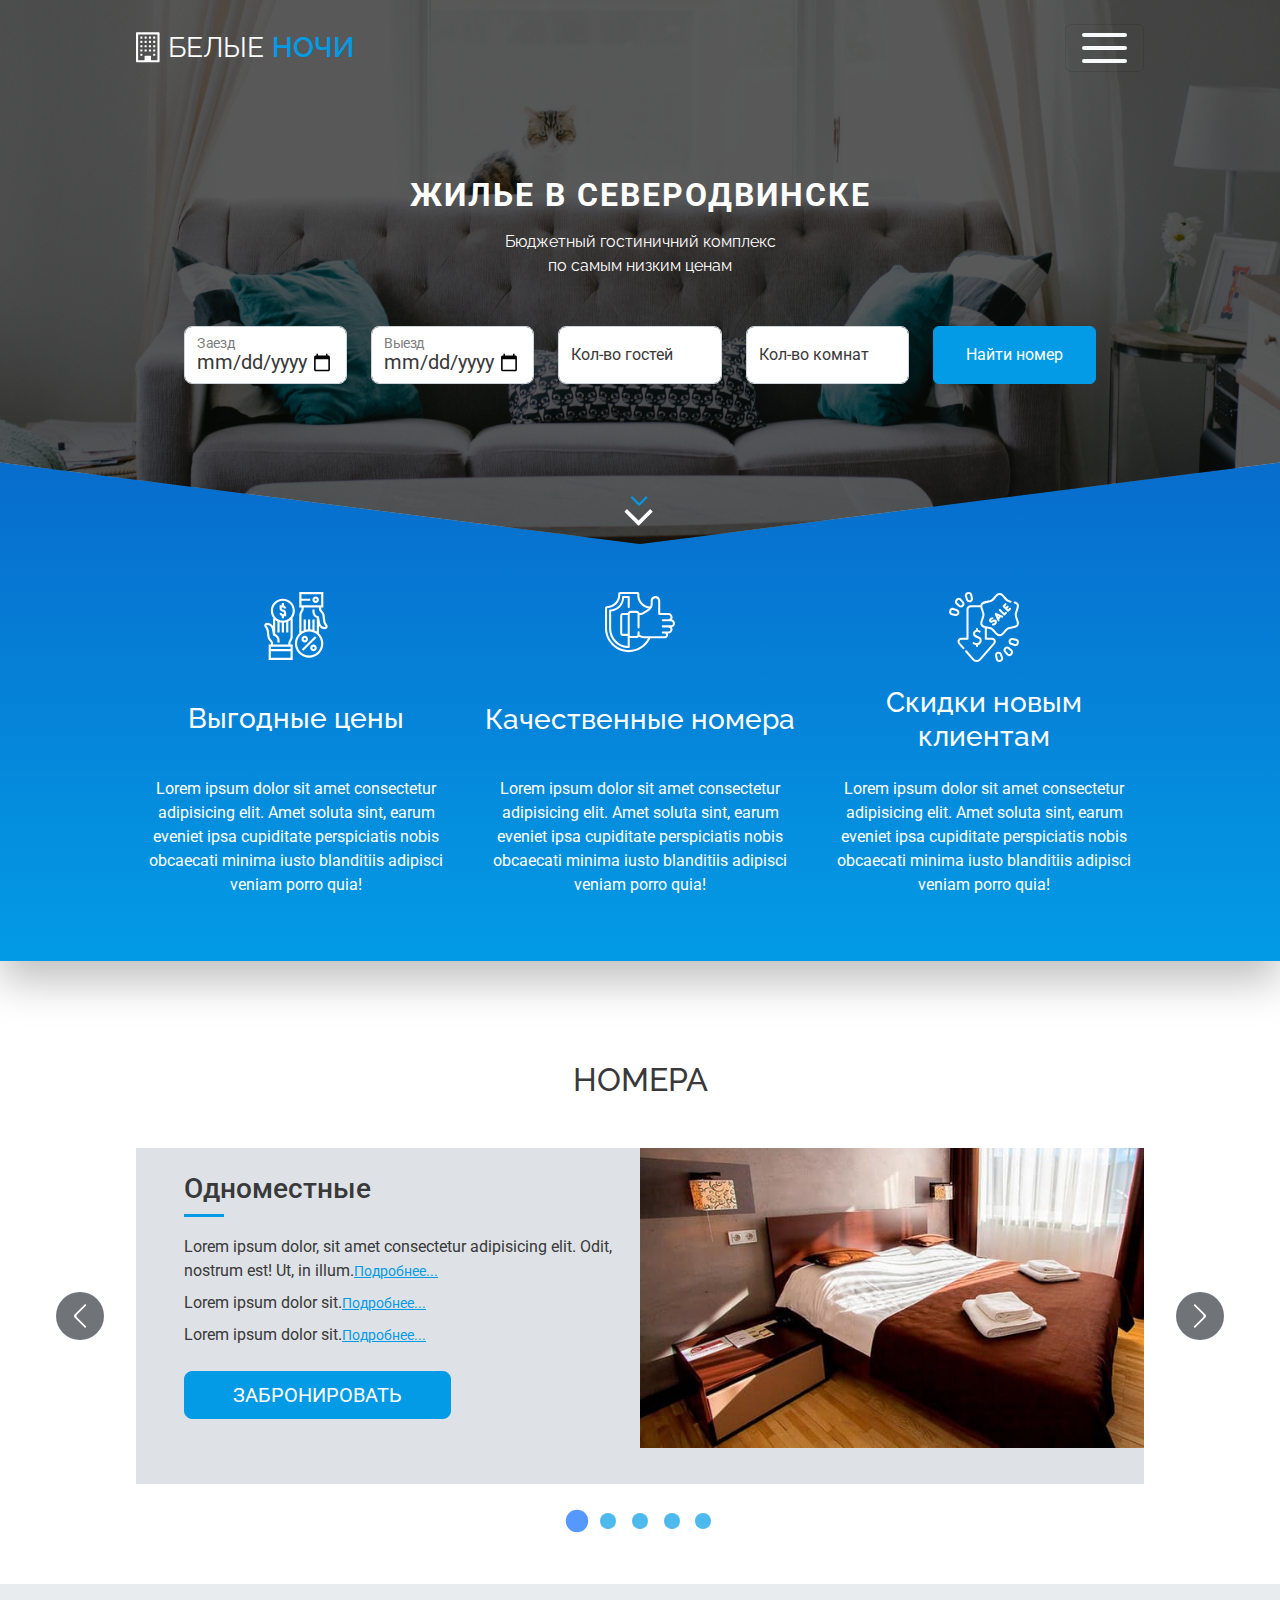
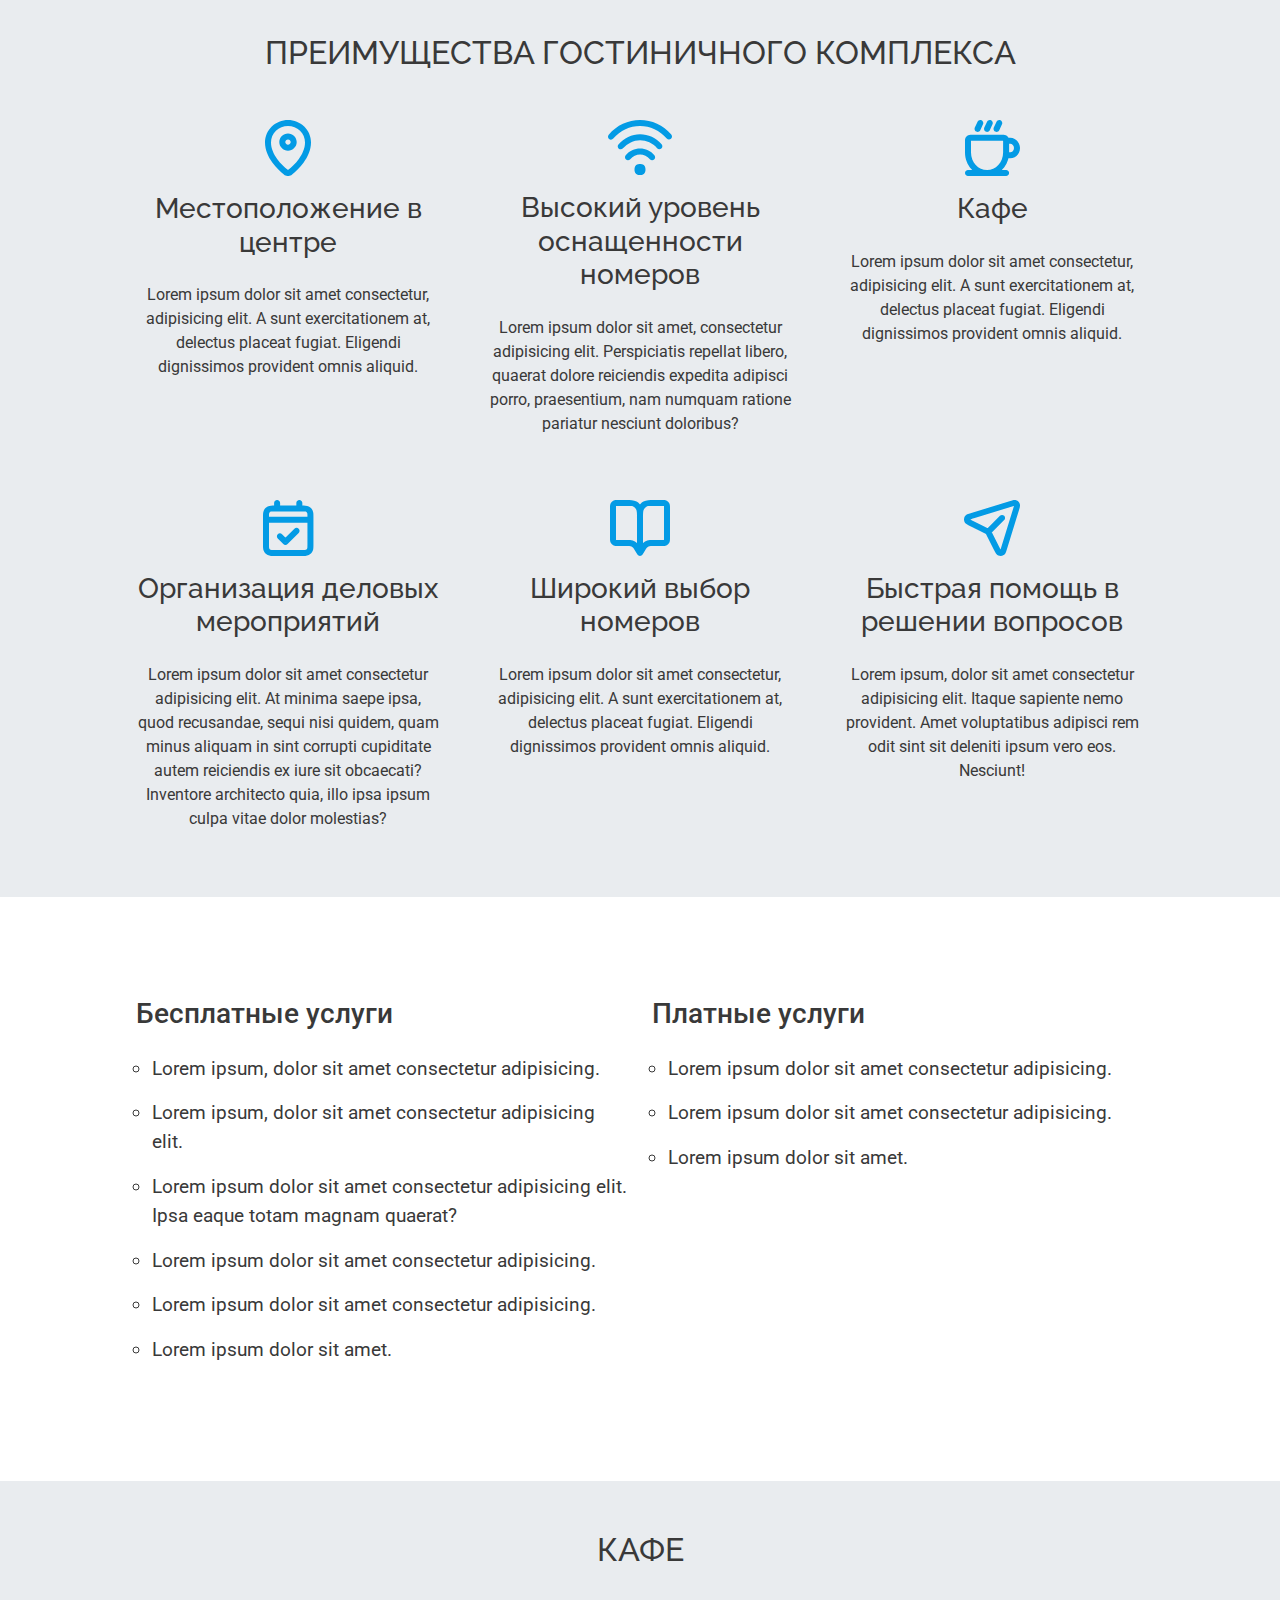
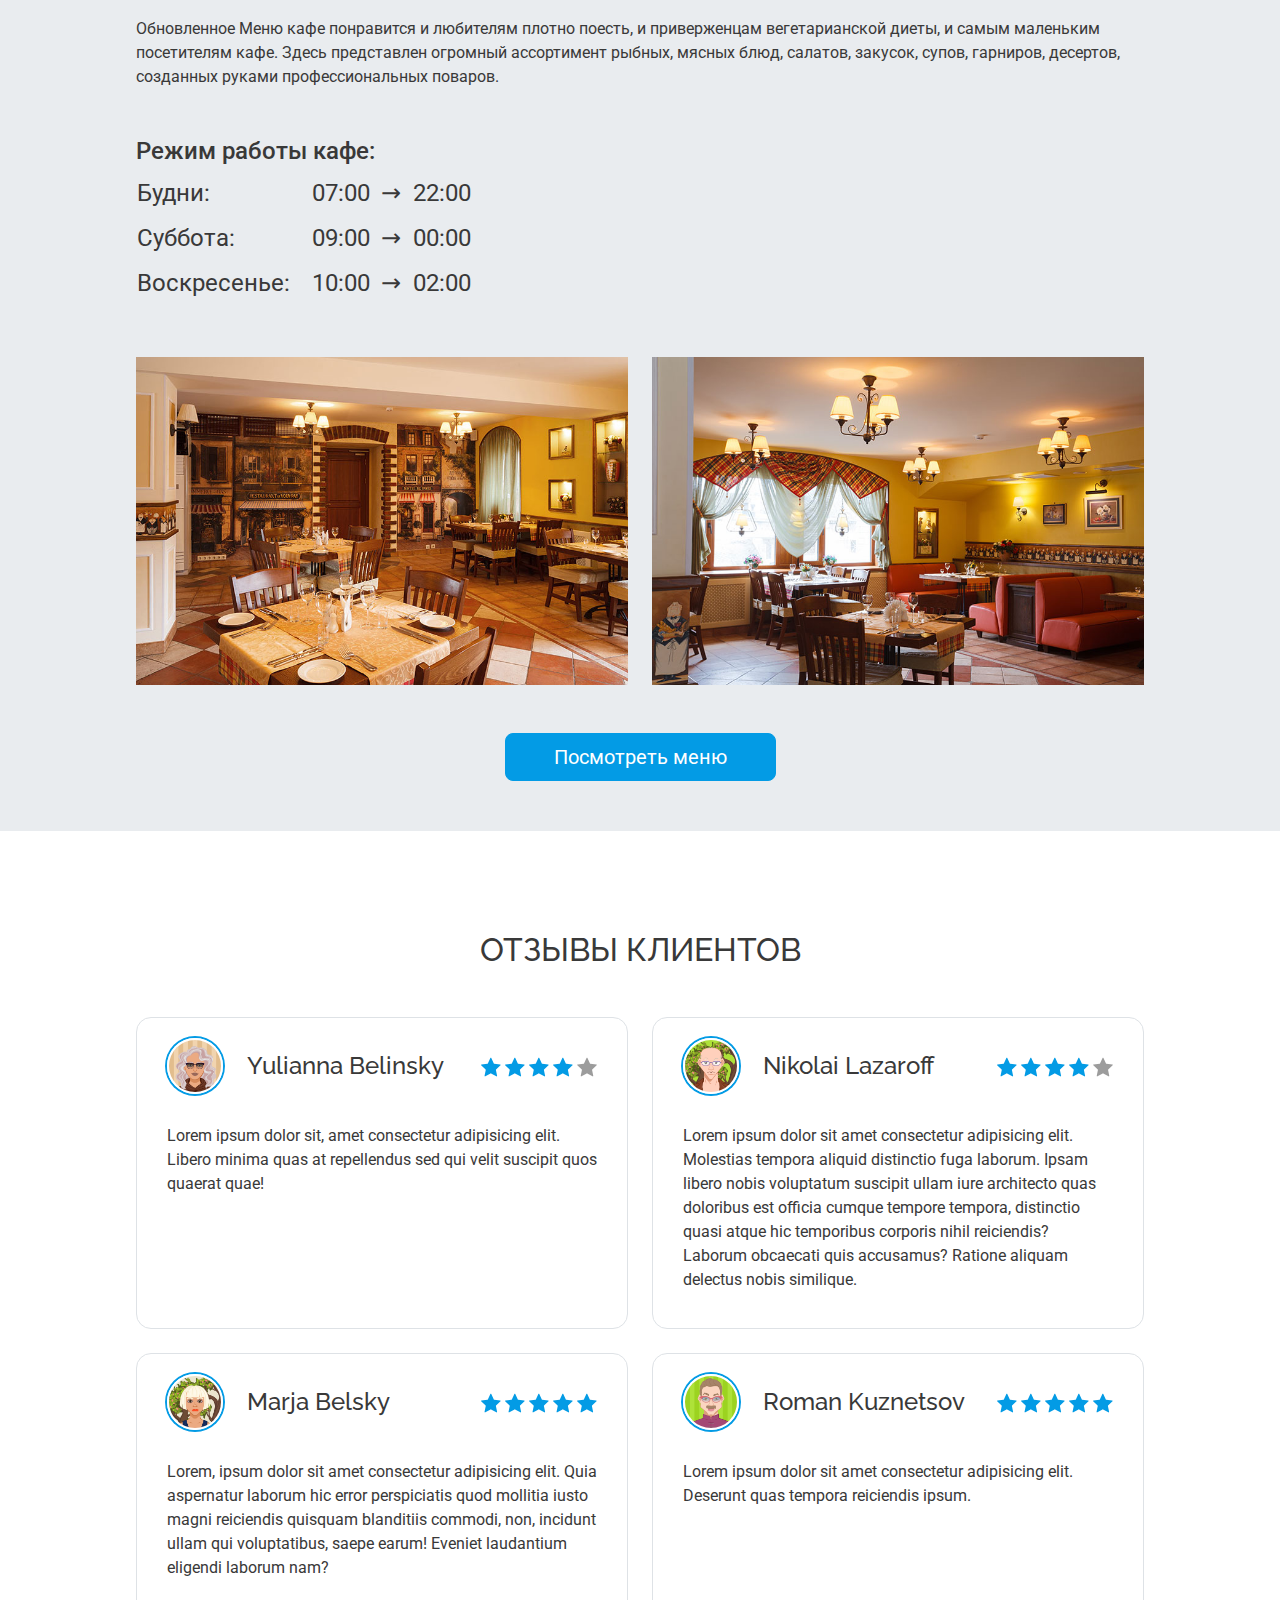
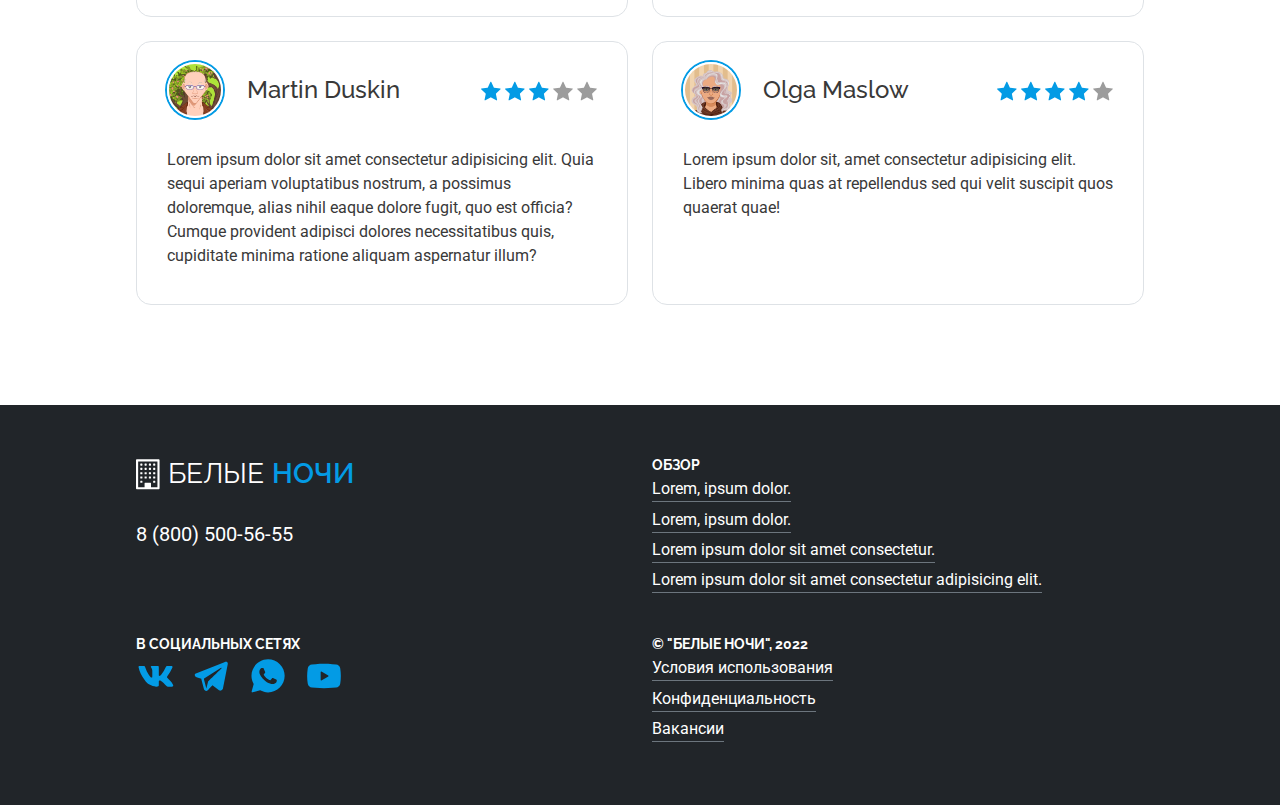
==== commit ebaee931: "Add files via upload" ====
--- a/index.html
+++ b/index.html
@@ -4,48 +4,45 @@
 <head>
 	<meta charset="UTF-8">
 	<meta http-equiv="X-UA-Compatible" content="IE=edge">
-	<meta name="viewport" content="width=device-width, initial-scale=1.0">
+	<meta name="viewport" content="width=device-width,initial-scale=1">
 	<title>Гостиничный комплекс</title>
-	<link href="//cdn.jsdelivr.net/npm/bootstrap@5.2.2/dist/css/bootstrap.min.css" rel="stylesheet" integrity="sha384-Zenh87qX5JnK2Jl0vWa8Ck2rdkQ2Bzep5IDxbcnCeuOxjzrPF/et3URy9Bv1WTRi" crossorigin="anonymous">
-	<link rel="stylesheet" href="//cdn.jsdelivr.net/npm/@splidejs/splide@4.1.4/dist/css/splide.min.css">
-	<script src="//cdn.jsdelivr.net/npm/@splidejs/splide@4.1.4/dist/js/splide.min.js"></script>
+	<link rel="stylesheet" href="https://cdn.jsdelivr.net/npm/@splidejs/splide@4.1.4/dist/css/splide.min.css">
+	<script src="https://cdn.jsdelivr.net/npm/@splidejs/splide@4.1.4/dist/js/splide.min.js"></script>
 	<link rel="stylesheet" href="style/css/style.css">
 </head>
 
 <body>
-
 	<header class="header">
 		<div class="nav-header mb-5 position-relative">
-			<nav class="navbar navbar-expand-lg pt-4">
+			<nav class="navbar navbar-expand-xxl py-4">
 				<div class="container">
 					<a class="navbar-brand text-uppercase align-items-center d-flex" href="#">
 						<img src="img/logo.svg" class="me-2">
 						<span class="text-white fs-3 me-2 secondary-font">БЕЛЫЕ</span><span class="text-primary fs-3 fw-semibold secondary-font">НОЧИ</span>
 					</a>
 					<button class="navbar-toggler" type="button" data-bs-toggle="collapse" data-bs-target="#navbarText" aria-controls="navbarText" aria-expanded="false" aria-label="Toggle navigation">
-						<span class="navbar-toggler-icon"></span>
+						<span class="custom-navbar-toggler-icon"></span>
 					</button>
 					<div class="collapse navbar-collapse" id="navbarText">
-						<p class="navbar-text text-white secondary-font fw-normal me-auto p-0 m-0">
-							Бюджетный гостиничний комплекс <br>
-							по самым низким ценам
-						</p>
+						<a href="#" class="nav-link text-white fs-3" id="phone-number">8 (800) 500-56-55</a>
 						<ul class="navbar-nav">
-							<li class="nav-item"><a href="#" class="nav-link" id="phone-number">8 (800) 500-56-55</a></li>
-							<li class="nav-item">
-								<a href="#" class="nav-link ps-3">
-									<img src="img/telegram.svg" alt="Telegram">
-								</a>
-							</li>
-							<li class="nav-item">
-								<a href="#" class="nav-link ps-3">
-									<img src="img/whatsapp.svg" alt="WhatsApp">
-								</a>
-							</li>
-							<li class="nav-item">
-								<a href="#" class="nav-link ps-3">
-									<img src="img/viber.svg" alt="Viber">
-								</a>
+							<li class="nav-item">
+								<a href="#" class="nav-link">Номера</a>
+							</li>
+							<li class="nav-item">
+								<a href="#" class="nav-link">Преимущества</a>
+							</li>
+							<li class="nav-item">
+								<a href="#" class="nav-link">Услуги</a>
+							</li>
+							<li class="nav-item">
+								<a href="#" class="nav-link">Кафе</a>
+							</li>
+							<li class="nav-item">
+								<a href="#" class="nav-link">Отзывы</a>
+							</li>
+							<li class="nav-item">
+								<a href="#" class="nav-link">Контакты</a>
 							</li>
 						</ul>
 					</div>
@@ -53,60 +50,42 @@
 			</nav>
 			<div class="nav-header_text mb-5 text-center text-white">
 				<h2 class="fw-bold text-uppercase mb-3">Жилье в Северодвинске</h2>
-				<p>У нас есть <span class="fs-5">450</span> предложений для Вас</p>
+				<p class="text-center text-white secondary-font fw-normal me-auto p-0 m-0">Бюджетный гостиничний комплекс<br>по самым низким ценам</p>
 			</div>
 			<div class="container">
 				<div class="nav-header_form">
 					<div class="row row-cols-xl-5 row-cols-1 row-cols-sm-2 align-items-center px-0 px-xl-5">
 						<div class="col">
-							<div class="form-item my-3 my-xl-0 w-100 form-floating">
-								<input id="Input-check-in" class="form-control form-control-lg" type="date" aria-label="check-in">
-								<label for="Input-check-in">Заезд</label>
-							</div>
+							<div class="form-item my-3 my-xl-0 w-100 form-floating"><input id="Input-check-in" class="form-control form-control-lg" type="date" aria-label="check-in"><label for="Input-check-in">Заезд</label></div>
 						</div>
 						<div class="col">
-							<div class="form-item my-3 my-xl-0 w-100 form-floating">
-								<input id="Input-check-out" class="form-control form-control-lg" type="date" aria-label="check-out">
-								<label for="Input-check-out">Выезд</label>
-							</div>
+							<div class="form-item my-3 my-xl-0 w-100 form-floating"><input id="Input-check-out" class="form-control form-control-lg" type="date" aria-label="check-out"><label for="Input-check-out">Выезд</label></div>
 						</div>
 						<div class="col">
-							<div class="form-item my-3 my-xl-0 w-100 form-floating">
-								<input id="Input-guest-count" class="form-control form-control-lg" type="number" min="1" max="20" aria-label="Input-guest-count" placeholder="1">
-								<label for="Input-guest-count">Кол-во гостей</label>
-							</div>
+							<div class="form-item my-3 my-xl-0 w-100 form-floating"><input id="Input-guest-count" class="form-control form-control-lg" type="number" min="1" max="20" aria-label="Input-guest-count" placeholder="1"><label for="Input-guest-count">Кол-во гостей</label></div>
 						</div>
 						<div class="col">
-							<div class="form-item my-3 my-xl-0 w-100 form-floating">
-								<input id="Input-room-count" class="form-control form-control-lg" type="number" min="1" max="10" aria-label="Input-room-count" placeholder="1">
-								<label for="Input-room-count">Кол-во комнат</label>
-							</div>
+							<div class="form-item my-3 my-xl-0 w-100 form-floating"><input id="Input-room-count" class="form-control form-control-lg" type="number" min="1" max="10" aria-label="Input-room-count" placeholder="1"><label for="Input-room-count">Кол-во комнат</label></div>
 						</div>
 						<div class="col-xl col-6 mx-auto">
-							<div class="form-item my-3 my-xl-0 w-100">
-								<button class="btn btn-primary w-100 text-white py-3">Найти жилье</button>
-							</div>
-						</div>
-					</div>
-				</div>
-			</div>
-			<img src="img/arrow-down.svg" class="header_arrow-down">
+							<div class="form-item my-3 my-xl-0 w-100"><button class="btn btn-primary w-100 text-white py-3">Найти номер</button></div>
+						</div>
+					</div>
+				</div>
+			</div><img src="img/arrow-down.svg" class="header_arrow-down">
 		</div>
 		<div class="advantages pb-5">
 			<div class="container">
 				<div class="row row-cols-1 row-cols-lg-3">
-					<div class="col align-items-center justify-content-between d-flex flex-column">
-						<img src="img/advantages-1.svg" alt="advantages-1">
+					<div class="col align-items-center justify-content-between d-flex flex-column"><img src="img/advantages-1.svg" alt="advantages-1">
 						<h3 class="text-center text-white my-4 secondary-font">Выгодные цены</h3>
 						<p class="text-center text-white fs-6">Lorem ipsum dolor sit amet consectetur adipisicing elit. Amet soluta sint, earum eveniet ipsa cupiditate perspiciatis nobis obcaecati minima iusto blanditiis adipisci veniam porro quia!</p>
 					</div>
-					<div class="col align-items-center justify-content-between d-flex flex-column">
-						<img src="img/advantages-2.svg" alt="advantages-2">
+					<div class="col align-items-center justify-content-between d-flex flex-column"><img src="img/advantages-2.svg" alt="advantages-2">
 						<h3 class="text-center text-white my-4 secondary-font">Качественные номера</h3>
 						<p class="text-center text-white fs-6">Lorem ipsum dolor sit amet consectetur adipisicing elit. Amet soluta sint, earum eveniet ipsa cupiditate perspiciatis nobis obcaecati minima iusto blanditiis adipisci veniam porro quia!</p>
 					</div>
-					<div class="col align-items-center justify-content-between d-flex flex-column">
-						<img src="img/advantages-3.svg" alt="advantages-3">
+					<div class="col align-items-center justify-content-between d-flex flex-column"><img src="img/advantages-3.svg" alt="advantages-3">
 						<h3 class="text-center text-white my-4 secondary-font">Скидки новым клиентам</h3>
 						<p class="text-center text-white fs-6">Lorem ipsum dolor sit amet consectetur adipisicing elit. Amet soluta sint, earum eveniet ipsa cupiditate perspiciatis nobis obcaecati minima iusto blanditiis adipisci veniam porro quia!</p>
 					</div>
@@ -114,167 +93,103 @@
 			</div>
 		</div>
 	</header>
-
 	<main>
 		<section class="rooms">
 			<div class="container">
 				<h2 class="mb-5 text-uppercase text-center secondary-font">Номера</h2>
 				<div class="splide" role="group" aria-label="rooms slider">
-					<div class="splide__arrows d-none d-xl-block">
-						<button class="splide__arrow splide__arrow--prev">
-							<img src="img/slider-arrow-l.svg">
-						</button>
-						<button class="splide__arrow splide__arrow--next">
-							<img src="img/slider-arrow-r.svg">
-						</button>
-					</div>
+					<div class="splide__arrows d-none d-xl-block"><button class="splide__arrow splide__arrow--prev"><img src="img/slider-arrow-l.svg"></button><button class="splide__arrow splide__arrow--next"><img src="img/slider-arrow-r.svg"></button></div>
 					<div class="splide__track">
 						<ul class="splide__list">
 							<li class="splide__slide d-flex align-items-start flex-column-reverse flex-xl-row justify-content-between">
 								<div class="splide-text pb-5 pb-xl-3 p-2 ps-lg-5 ps-3 pt-4">
 									<h3 class="title">Одноместные</h3>
 									<ul class="type-list list-unstyled">
-										<li class="type-item fs-6">
-											Lorem ipsum dolor, sit amet consectetur adipisicing elit. Odit, nostrum est! Ut, in illum.
-											<a href="#" class="type-link small">Подробнее...</a>
-										</li>
-										<li class="type-item fs-6">
-											Lorem ipsum dolor sit.
-											<a href="#" class="type-link small">Подробнее...</a>
-										</li>
-										<li class="type-item fs-6">
-											Lorem ipsum dolor sit.
-											<a href="#" class="type-link small">Подробнее...</a>
-										</li>
-									</ul>
-									<button class="btn btn-primary btn-lg px-5 text-uppercase text-white">Забронировать</button>
-								</div>
-								<img src="img/rooms/standart-slider.jpg" class="splider-img img-fluid">
+										<li class="type-item fs-6">Lorem ipsum dolor, sit amet consectetur adipisicing elit. Odit, nostrum est! Ut, in illum.<a href="#" class="type-link small">Подробнее...</a></li>
+										<li class="type-item fs-6">Lorem ipsum dolor sit.<a href="#" class="type-link small">Подробнее...</a></li>
+										<li class="type-item fs-6">Lorem ipsum dolor sit.<a href="#" class="type-link small">Подробнее...</a></li>
+									</ul><button class="btn btn-primary btn-lg px-5 text-uppercase text-white">Забронировать</button>
+								</div><img src="img/rooms/standart-slider.jpg" class="splider-img img-fluid">
 							</li>
 							<li class="splide__slide d-flex align-items-start flex-column-reverse flex-xl-row justify-content-between">
 								<div class="splide-text pb-5 pb-xl-3 p-2 ps-lg-5 ps-3 pt-4">
 									<h3 class="title">Деловой</h3>
 									<ul class="type-list list-unstyled">
-										<li class="type-item fs-6">
-											Lorem ipsum dolor sit.
-											<a href="#" class="type-link small">Подробнее...</a>
-										</li>
-										<li class="type-item fs-6">
-											Lorem ipsum dolor sit.
-											<a href="#" class="type-link small">Подробнее...</a>
-										</li>
-										<li class="type-item fs-6">
-											Lorem ipsum dolor sit amet consectetur adipisicing elit. Cum, consequatur?
-											<a href="#" class="type-link small">Подробнее...</a>
-										</li>
-									</ul>
-									<button class="btn btn-primary btn-lg px-5 text-uppercase text-white">Забронировать</button>
-								</div>
-								<img src="img/rooms/deal-slider.jpg" class="splider-img img-fluid">
+										<li class="type-item fs-6">Lorem ipsum dolor sit.<a href="#" class="type-link small">Подробнее...</a></li>
+										<li class="type-item fs-6">Lorem ipsum dolor sit.<a href="#" class="type-link small">Подробнее...</a></li>
+										<li class="type-item fs-6">Lorem ipsum dolor sit amet consectetur adipisicing elit. Cum, consequatur?<a href="#" class="type-link small">Подробнее...</a></li>
+									</ul><button class="btn btn-primary btn-lg px-5 text-uppercase text-white">Забронировать</button>
+								</div><img src="img/rooms/deal-slider.jpg" class="splider-img img-fluid">
 							</li>
 							<li class="splide__slide d-flex align-items-start flex-column-reverse flex-xl-row justify-content-between">
 								<div class="splide-text pb-5 pb-xl-3 p-2 ps-lg-5 ps-3 pt-4">
 									<h3 class="title">Бизнес</h3>
 									<ul class="type-list list-unstyled">
-										<li class="type-item fs-6">
-											Lorem ipsum dolor sit.
-											<a href="#" class="type-link small">Подробнее...</a>
-										</li>
-										<li class="type-item fs-6">
-											Lorem ipsum dolor sit, amet consectetur adipisicing.
-											<a href="#" class="type-link small">Подробнее...</a>
-										</li>
-									</ul>
-									<button class="btn btn-primary btn-lg px-5 text-uppercase text-white">Забронировать</button>
-								</div>
-								<img src="img/rooms/buisness-slider.jpg" class="splider-img img-fluid">
+										<li class="type-item fs-6">Lorem ipsum dolor sit.<a href="#" class="type-link small">Подробнее...</a></li>
+										<li class="type-item fs-6">Lorem ipsum dolor sit, amet consectetur adipisicing.<a href="#" class="type-link small">Подробнее...</a></li>
+									</ul><button class="btn btn-primary btn-lg px-5 text-uppercase text-white">Забронировать</button>
+								</div><img src="img/rooms/buisness-slider.jpg" class="splider-img img-fluid">
 							</li>
 							<li class="splide__slide d-flex align-items-start flex-column-reverse flex-xl-row justify-content-between">
 								<div class="splide-text pb-5 pb-xl-3 p-2 ps-lg-5 ps-3 pt-4">
 									<h3 class="title">Двойной / Double</h3>
 									<ul class="type-list list-unstyled">
-										<li class="type-item fs-6">
-											Lorem ipsum dolor sit amet consectetur adipisicing elit.
-											<a href="#" class="type-link small">Подробнее...</a>
-										</li>
-										<li class="type-item fs-6">
-											Lorem ipsum dolor sit.
-											<a href="#" class="type-link small">Подробнее...</a>
-										</li>
-										<li class="type-item fs-6">
-											Lorem, ipsum dolor.
-											<a href="#" class="type-link small">Подробнее...</a>
-										</li>
-									</ul>
-									<button class="btn btn-primary btn-lg px-5 text-uppercase text-white">Забронировать</button>
-								</div>
-								<img src="img/rooms/double-sliderjpg.jpg" class="splider-img img-fluid">
+										<li class="type-item fs-6">Lorem ipsum dolor sit amet consectetur adipisicing elit.<a href="#" class="type-link small">Подробнее...</a></li>
+										<li class="type-item fs-6">Lorem ipsum dolor sit.<a href="#" class="type-link small">Подробнее...</a></li>
+										<li class="type-item fs-6">Lorem, ipsum dolor.<a href="#" class="type-link small">Подробнее...</a></li>
+									</ul><button class="btn btn-primary btn-lg px-5 text-uppercase text-white">Забронировать</button>
+								</div><img src="img/rooms/double-slider.jpg" class="splider-img img-fluid">
 							</li>
 							<li class="splide__slide d-flex align-items-start flex-column-reverse flex-xl-row justify-content-between">
 								<div class="splide-text pb-5 pb-xl-3 p-3 ps-lg-5 ps-3 pt-4">
 									<h3 class="title">Одноместный ПЛЮС / Plus</h3>
 									<ul class="type-list list-unstyled">
-										<li class="type-item fs-6">
-											Lorem ipsum dolor sit amet consectetur adipisicing elit. Natus!
-											<a href="#" class="type-link small">Подробнее...</a>
-										</li>
-										<li class="type-item fs-6">
-											Lorem ipsum dolor sit.
-											<a href="#" class="type-link small">Подробнее...</a>
-										</li>
-									</ul>
-									<button class="btn btn-primary btn-lg px-5 text-uppercase text-white">Забронировать</button>
-								</div>
-								<img src="img/rooms/plus-slider.jpg" class="splider-img img-fluid">
+										<li class="type-item fs-6">Lorem ipsum dolor sit amet consectetur adipisicing elit. Natus!<a href="#" class="type-link small">Подробнее...</a></li>
+										<li class="type-item fs-6">Lorem ipsum dolor sit.<a href="#" class="type-link small">Подробнее...</a></li>
+									</ul><button class="btn btn-primary btn-lg px-5 text-uppercase text-white">Забронировать</button>
+								</div><img src="img/rooms/plus-slider.jpg" class="splider-img img-fluid">
 							</li>
 						</ul>
 					</div>
 				</div>
 			</div>
 		</section>
-
 		<section class="about">
 			<div class="container">
 				<h2 class="text-uppercase secondary-font text-center mb-5">Преимущества гостиничного комплекса</h2>
 				<div class="row row-cols-1 row-cols-lg-2 gy-5 gx-0 g-lg-5 row-cols-xl-3">
 					<div class="col">
-						<div class="about_item d-flex flex-column align-items-center text-center">
-							<img src="img/about/location.svg" class="img-fluid mb-3 about-icon">
+						<div class="about_item d-flex flex-column align-items-center text-center"><img src="img/about/location.svg" class="img-fluid mb-3 about-icon">
 							<h3 class="secondary-font mb-4">Местоположение в центре</h3>
 							<p>Lorem ipsum dolor sit amet consectetur, adipisicing elit. A sunt exercitationem at, delectus placeat fugiat. Eligendi dignissimos provident omnis aliquid.</p>
 						</div>
 					</div>
 					<div class="col">
-						<div class="about_item d-flex flex-column align-items-center text-center">
-							<img src="img/about/wi-fi.svg" class="img-fluid mb-3 about-icon">
+						<div class="about_item d-flex flex-column align-items-center text-center"><img src="img/about/wi-fi.svg" class="img-fluid mb-3 about-icon">
 							<h3 class="secondary-font mb-4">Высокий уровень оснащенности номеров</h3>
 							<p>Lorem ipsum dolor sit amet, consectetur adipisicing elit. Perspiciatis repellat libero, quaerat dolore reiciendis expedita adipisci porro, praesentium, nam numquam ratione pariatur nesciunt doloribus?</p>
 						</div>
 					</div>
 					<div class="col">
-						<div class="about_item d-flex flex-column align-items-center text-center">
-							<img src="img/about/coffee.svg" class="img-fluid mb-3 about-icon">
+						<div class="about_item d-flex flex-column align-items-center text-center"><img src="img/about/coffee.svg" class="img-fluid mb-3 about-icon">
 							<h3 class="secondary-font mb-4">Кафе</h3>
 							<p>Lorem ipsum dolor sit amet consectetur, adipisicing elit. A sunt exercitationem at, delectus placeat fugiat. Eligendi dignissimos provident omnis aliquid.</p>
 						</div>
 					</div>
 					<div class="col">
-						<div class="about_item d-flex flex-column align-items-center text-center">
-							<img src="img/about/calendar.svg" class="img-fluid mb-3 about-icon">
+						<div class="about_item d-flex flex-column align-items-center text-center"><img src="img/about/calendar.svg" class="img-fluid mb-3 about-icon">
 							<h3 class="secondary-font mb-4">Организация деловых мероприятий</h3>
 							<p>Lorem ipsum dolor sit amet consectetur adipisicing elit. At minima saepe ipsa, quod recusandae, sequi nisi quidem, quam minus aliquam in sint corrupti cupiditate autem reiciendis ex iure sit obcaecati? Inventore architecto quia, illo ipsa ipsum culpa vitae dolor molestias?</p>
 						</div>
 					</div>
 					<div class="col">
-						<div class="about_item d-flex flex-column align-items-center text-center">
-							<img src="img/about/rooms.svg" class="img-fluid mb-3 about-icon">
+						<div class="about_item d-flex flex-column align-items-center text-center"><img src="img/about/rooms.svg" class="img-fluid mb-3 about-icon">
 							<h3 class="secondary-font mb-4">Широкий выбор номеров</h3>
 							<p>Lorem ipsum dolor sit amet consectetur, adipisicing elit. A sunt exercitationem at, delectus placeat fugiat. Eligendi dignissimos provident omnis aliquid.</p>
 						</div>
 					</div>
 					<div class="col">
-						<div class="about_item d-flex flex-column align-items-center text-center">
-							<img src="img/about/communications.svg" class="img-fluid mb-3 about-icon">
+						<div class="about_item d-flex flex-column align-items-center text-center"><img src="img/about/communications.svg" class="img-fluid mb-3 about-icon">
 							<h3 class="secondary-font mb-4">Быстрая помощь в решении вопросов</h3>
 							<p>Lorem ipsum, dolor sit amet consectetur adipisicing elit. Itaque sapiente nemo provident. Amet voluptatibus adipisci rem odit sint sit deleniti ipsum vero eos. Nesciunt!</p>
 						</div>
@@ -282,11 +197,10 @@
 				</div>
 			</div>
 		</section>
-
 		<section class="services">
 			<div class="container">
 				<div class="row row-cols-1 row-cols-lg-2">
-					<div class="col">
+					<div class="col mb-5 mb-lg-0">
 						<h3 class="mb-4">Бесплатные услуги</h3>
 						<ul class="services-list ps-3">
 							<li class="services-item">Lorem ipsum, dolor sit amet consectetur adipisicing.</li>
@@ -313,30 +227,35 @@
 				<h2 class="mb-5 secondary-font text-center text-uppercase">Кафе</h2>
 				<div class="d-flex align-items-start flex-column mb-5 justify-content-between">
 					<p class="mb-5">Обновленное Меню кафе понравится и любителям плотно поесть, и приверженцам вегетарианской диеты, и самым маленьким посетителям кафе. Здесь представлен огромный ассортимент рыбных, мясных блюд, салатов, закусок, супов, гарниров, десертов, созданных руками профессиональных поваров.</p>
-					<ul class="list-unstyled fs-5">
-						<li>Будни: 7:00 → 23:00</li>
-						<li>СБ: 9:00 → 00:00</li>
-						<li>ВС: 10:00 → 2:00</li>
-					</ul>
-				</div>
-
+
+					<h4>Режим работы кафе:</h4>
+
+					<table class="fs-4 working-table">
+						<tbody>
+							<tr>
+								<td>Будни:</td>
+								<td>07:00</td>
+								<td>22:00</td>
+							</tr>
+							<tr>
+								<td>Суббота:</td>
+								<td>09:00</td>
+								<td>00:00</td>
+							</tr>
+							<tr>
+								<td>Воскресенье:</td>
+								<td>10:00</td>
+								<td>02:00</td>
+							</tr>
+						</tbody>
+					</table>
+				</div>
 				<div class="row mb-5 row-cols-1 row-cols-xl-2 gy-5">
-					<div class="col">
-						<a href="#" class="menu-view">
-							<img src="img/restourant-img-1.jpg" class="img-fluid">
-						</a>
-					</div>
-					<div class="col">
-						<a href="#" class="menu-view">
-							<img src="img/restourant-img-2.jpg" class="img-fluid">
-						</a>
-					</div>
-				</div>
-
-				<button type="button" class="d-block mx-auto btn btn-primary btn-lg px-5 text-white" data-bs-toggle="modal" data-bs-target="#restourant-menu">Посмотреть меню</button>
-			</div>
-		</section>
-
+					<div class="col"><a href="#" class="menu-view"><img src="img/restourant-img-1.jpg" class="img-fluid"></a></div>
+					<div class="col"><a href="#" class="menu-view"><img src="img/restourant-img-2.jpg" class="img-fluid"></a></div>
+				</div><button type="button" class="d-block mx-auto btn btn-primary btn-lg px-5 text-white" data-bs-toggle="modal" data-bs-target="#restourant-menu">Посмотреть меню</button>
+			</div>
+		</section>
 		<section class="reviews">
 			<div class="container">
 				<h2 class="secondary-font text-center text-uppercase mb-5">Отзывы клиентов</h2>
@@ -344,17 +263,10 @@
 					<div class="col">
 						<div class="review">
 							<div class="review-header">
-								<div class="reviewer">
-									<img src="img/avatar-1.png" class="avatar">
+								<div class="reviewer"><img src="img/avatar-1.png" class="avatar">
 									<h4 class="name m-0">Yulianna Belinsky</h4>
 								</div>
-								<div class="review-rate">
-									<img src="img/review-star-active.svg">
-									<img src="img/review-star-active.svg">
-									<img src="img/review-star-active.svg">
-									<img src="img/review-star-active.svg">
-									<img src="img/review-star-not-active.svg">
-								</div>
+								<div class="review-rate"><img src="img/review-star-active.svg"> <img src="img/review-star-active.svg"> <img src="img/review-star-active.svg"> <img src="img/review-star-active.svg"> <img src="img/review-star-not-active.svg"></div>
 							</div>
 							<p class="review-text">Lorem ipsum dolor sit, amet consectetur adipisicing elit. Libero minima quas at repellendus sed qui velit suscipit quos quaerat quae!</p>
 						</div>
@@ -362,17 +274,10 @@
 					<div class="col">
 						<div class="review">
 							<div class="review-header">
-								<div class="reviewer">
-									<img src="img/avatar-3.png" class="avatar">
+								<div class="reviewer"><img src="img/avatar-3.png" class="avatar">
 									<h4 class="name m-0">Nikolai Lazaroff</h4>
 								</div>
-								<div class="review-rate">
-									<img src="img/review-star-active.svg">
-									<img src="img/review-star-active.svg">
-									<img src="img/review-star-active.svg">
-									<img src="img/review-star-active.svg">
-									<img src="img/review-star-not-active.svg">
-								</div>
+								<div class="review-rate"><img src="img/review-star-active.svg"> <img src="img/review-star-active.svg"> <img src="img/review-star-active.svg"> <img src="img/review-star-active.svg"> <img src="img/review-star-not-active.svg"></div>
 							</div>
 							<p class="review-text">Lorem ipsum dolor sit amet consectetur adipisicing elit. Molestias tempora aliquid distinctio fuga laborum. Ipsam libero nobis voluptatum suscipit ullam iure architecto quas doloribus est officia cumque tempore tempora, distinctio quasi atque hic temporibus corporis nihil reiciendis? Laborum obcaecati quis accusamus? Ratione aliquam delectus nobis similique.</p>
 						</div>
@@ -380,17 +285,10 @@
 					<div class="col">
 						<div class="review">
 							<div class="review-header">
-								<div class="reviewer">
-									<img src="img/avatar-2.png" class="avatar">
+								<div class="reviewer"><img src="img/avatar-2.png" class="avatar">
 									<h4 class="name m-0">Marja Belsky</h4>
 								</div>
-								<div class="review-rate">
-									<img src="img/review-star-active.svg">
-									<img src="img/review-star-active.svg">
-									<img src="img/review-star-active.svg">
-									<img src="img/review-star-active.svg">
-									<img src="img/review-star-active.svg">
-								</div>
+								<div class="review-rate"><img src="img/review-star-active.svg"> <img src="img/review-star-active.svg"> <img src="img/review-star-active.svg"> <img src="img/review-star-active.svg"> <img src="img/review-star-active.svg"></div>
 							</div>
 							<p class="review-text">Lorem, ipsum dolor sit amet consectetur adipisicing elit. Quia aspernatur laborum hic error perspiciatis quod mollitia iusto magni reiciendis quisquam blanditiis commodi, non, incidunt ullam qui voluptatibus, saepe earum! Eveniet laudantium eligendi laborum nam?</p>
 						</div>
@@ -398,17 +296,10 @@
 					<div class="col">
 						<div class="review">
 							<div class="review-header">
-								<div class="reviewer">
-									<img src="img/avatar-4.png" class="avatar">
+								<div class="reviewer"><img src="img/avatar-4.png" class="avatar">
 									<h4 class="name m-0">Roman Kuznetsov</h4>
 								</div>
-								<div class="review-rate">
-									<img src="img/review-star-active.svg">
-									<img src="img/review-star-active.svg">
-									<img src="img/review-star-active.svg">
-									<img src="img/review-star-active.svg">
-									<img src="img/review-star-active.svg">
-								</div>
+								<div class="review-rate"><img src="img/review-star-active.svg"> <img src="img/review-star-active.svg"> <img src="img/review-star-active.svg"> <img src="img/review-star-active.svg"> <img src="img/review-star-active.svg"></div>
 							</div>
 							<p class="review-text">Lorem ipsum dolor sit amet consectetur adipisicing elit. Deserunt quas tempora reiciendis ipsum.</p>
 						</div>
@@ -416,17 +307,10 @@
 					<div class="col">
 						<div class="review">
 							<div class="review-header">
-								<div class="reviewer">
-									<img src="img/avatar-3.png" class="avatar">
+								<div class="reviewer"><img src="img/avatar-3.png" class="avatar">
 									<h4 class="name m-0">Martin Duskin</h4>
 								</div>
-								<div class="review-rate">
-									<img src="img/review-star-active.svg">
-									<img src="img/review-star-active.svg">
-									<img src="img/review-star-active.svg">
-									<img src="img/review-star-not-active.svg">
-									<img src="img/review-star-not-active.svg">
-								</div>
+								<div class="review-rate"><img src="img/review-star-active.svg"> <img src="img/review-star-active.svg"> <img src="img/review-star-active.svg"> <img src="img/review-star-not-active.svg"> <img src="img/review-star-not-active.svg"></div>
 							</div>
 							<p class="review-text">Lorem ipsum dolor sit amet consectetur adipisicing elit. Quia sequi aperiam voluptatibus nostrum, a possimus doloremque, alias nihil eaque dolore fugit, quo est officia? Cumque provident adipisci dolores necessitatibus quis, cupiditate minima ratione aliquam aspernatur illum?</p>
 						</div>
@@ -434,17 +318,10 @@
 					<div class="col">
 						<div class="review">
 							<div class="review-header">
-								<div class="reviewer">
-									<img src="img/avatar-1.png" class="avatar">
+								<div class="reviewer"><img src="img/avatar-1.png" class="avatar">
 									<h4 class="name m-0">Olga Maslow</h4>
 								</div>
-								<div class="review-rate">
-									<img src="img/review-star-active.svg">
-									<img src="img/review-star-active.svg">
-									<img src="img/review-star-active.svg">
-									<img src="img/review-star-active.svg">
-									<img src="img/review-star-not-active.svg">
-								</div>
+								<div class="review-rate"><img src="img/review-star-active.svg"> <img src="img/review-star-active.svg"> <img src="img/review-star-active.svg"> <img src="img/review-star-active.svg"> <img src="img/review-star-not-active.svg"></div>
 							</div>
 							<p class="review-text">Lorem ipsum dolor sit, amet consectetur adipisicing elit. Libero minima quas at repellendus sed qui velit suscipit quos quaerat quae!</p>
 						</div>
@@ -453,19 +330,11 @@
 			</div>
 		</section>
 	</main>
-
 	<footer class="footer text-white">
 		<div class="container">
 			<div class="row row-cols-1 gy-4 row-cols-lg-2">
-				<div class="col">
-					<a class="navbar-brand text-uppercase align-items-center mb-4 d-flex" href="#">
-						<img src="img/logo.svg" class="me-2">
-						<span class="text-white fs-3 me-2 secondary-font">БЕЛЫЕ</span><span class="text-primary fs-3 fw-semibold secondary-font">НОЧИ</span>
-					</a>
-					<a href="#" class="text-decoration-none fs-5 text-white">8 (800) 500-56-55</a>
-				</div>
-				<div class="col">
-					<small class="secondary-font fw-bold text-uppercase">Обзор</small>
+				<div class="col"><a class="navbar-brand text-uppercase align-items-center mb-4 d-flex" href="#"><img src="img/logo.svg" class="me-2"><span class="text-white fs-3 me-2 secondary-font">БЕЛЫЕ</span><span class="text-primary fs-3 fw-semibold secondary-font">НОЧИ</span></a><a href="#" class="text-decoration-none fs-5 text-white">8 (800) 500-56-55</a></div>
+				<div class="col"><small class="secondary-font fw-bold text-uppercase">Обзор</small>
 					<ul class="footer-list list-unstyled">
 						<li class="footer-list-item"><a href="#" class="footer-list-link">Lorem, ipsum dolor.</a></li>
 						<li class="footer-list-item"><a href="#" class="footer-list-link">Lorem, ipsum dolor.</a></li>
@@ -473,33 +342,15 @@
 						<li class="footer-list-item"><a href="#" class="footer-list-link">Lorem ipsum dolor sit amet consectetur adipisicing elit.</a></li>
 					</ul>
 				</div>
-				<div class="col">
-					<small class="secondary-font fw-bold text-uppercase">В социальных сетях</small>
+				<div class="col"><small class="secondary-font fw-bold text-uppercase">В социальных сетях</small>
 					<ul class="footer-list list-unstyled d-flex align-items-start footer-social">
-						<li class="footer-list-item">
-							<a href="#" class="footer-list-link border-0">
-								<img src="img/social/Vk.svg" alt="Social-link">
-							</a>
-						</li>
-						<li class="footer-list-item">
-							<a href="#" class="footer-list-link border-0">
-								<img src="img/social/Telegram.svg" alt="Social-link">
-							</a>
-						</li>
-						<li class="footer-list-item">
-							<a href="#" class="footer-list-link border-0">
-								<img src="img/social/Whatsapp.svg" alt="Social-link">
-							</a>
-						</li>
-						<li class="footer-list-item">
-							<a href="#" class="footer-list-link border-0">
-								<img src="img/social/Youtube.svg" alt="Social-link">
-							</a>
-						</li>
+						<li class="footer-list-item"><a href="#" class="footer-list-link border-0"><img src="img/social/Vk.svg" alt="Social-link"></a></li>
+						<li class="footer-list-item"><a href="#" class="footer-list-link border-0"><img src="img/social/Telegram.svg" alt="Social-link"></a></li>
+						<li class="footer-list-item"><a href="#" class="footer-list-link border-0"><img src="img/social/Whatsapp.svg" alt="Social-link"></a></li>
+						<li class="footer-list-item"><a href="#" class="footer-list-link border-0"><img src="img/social/Youtube.svg" alt="Social-link"></a></li>
 					</ul>
 				</div>
-				<div class="col">
-					<small class="secondary-font fw-bold text-uppercase">© "Белые Ночи", 2022</small>
+				<div class="col"><small class="secondary-font fw-bold text-uppercase">© "Белые Ночи", 2022</small>
 					<ul class="footer-list list-unstyled">
 						<li class="footer-list-item"><a href="#" class="footer-list-link">Условия использования</a></li>
 						<li class="footer-list-item"><a href="#" class="footer-list-link">Конфиден­циальность</a></li>
@@ -509,31 +360,17 @@
 			</div>
 		</div>
 	</footer>
-
-
-	<!-- MODAL -->
-
 	<div class="modal fade" id="restourant-menu" tabindex="-1" aria-labelledby="exampleModalLabel" aria-hidden="true">
 		<div class="modal-dialog modal-xl modal-dialog-scrollable modal-dialog-centered">
 			<div class="modal-content">
 				<div class="modal-header">
-					<h2 class="modal-title" id="restourant-menuLabel">Меню кафе</h2>
-					<button type="button" class="btn-close btn-lg" data-bs-dismiss="modal" aria-label="Close"></button>
-				</div>
-				<div class="modal-body">
-					<img src="img/restourant_menu.jpg" class="mb-4" style="width: 100%;">
-					<img src="img/restourant_menu-2.jpg" class="mb-4" style="width: 100%;">
-					<img src="img/restourant_menu-3.jpg" class="mb-4" style="width: 100%;">
-					<img src="img/restourant_menu-4.jpg" class="mb-4" style="width: 100%;">
-				</div>
-				<div class="modal-footer">
-					<button type="button" class="btn btn-primary text-white btn-lg" data-bs-dismiss="modal">Закрыть</button>
-				</div>
+					<h2 class="modal-title" id="restourant-menuLabel">Меню кафе</h2><button type="button" class="btn-close btn-lg" data-bs-dismiss="modal" aria-label="Close"></button>
+				</div>
+				<div class="modal-body"><img src="img/restourant_menu.jpg" class="mb-4" style="width:100%"> <img src="img/restourant_menu-2.jpg" class="mb-4" style="width:100%"> <img src="img/restourant_menu-3.jpg" class="mb-4" style="width:100%"> <img src="img/restourant_menu-4.jpg" class="mb-4" style="width:100%"></div>
+				<div class="modal-footer"><button type="button" class="btn btn-primary text-white btn-lg" data-bs-dismiss="modal">Закрыть</button></div>
 			</div>
 		</div>
 	</div>
-
-
 	<script>
 		let splider = new Splide('.splide', {
 			type: 'loop',
@@ -542,8 +379,7 @@
 		});
 		splider.mount();
 	</script>
-	<script src=" https://cdn.jsdelivr.net/npm/bootstrap@5.2.2/dist/js/bootstrap.bundle.min.js" integrity="sha384-OERcA2EqjJCMA+/3y+gxIOqMEjwtxJY7qPCqsdltbNJuaOe923+mo//f6V8Qbsw3" crossorigin="anonymous">
-	</script>
+	<script src="https://cdn.jsdelivr.net/npm/bootstrap@5.2.2/dist/js/bootstrap.bundle.min.js" integrity="sha384-OERcA2EqjJCMA+/3y+gxIOqMEjwtxJY7qPCqsdltbNJuaOe923+mo//f6V8Qbsw3" crossorigin="anonymous"></script>
 </body>
 
 </html>--- a/style/css/style.css
+++ b/style/css/style.css
@@ -3,4 +3,4 @@
  * Copyright 2011-2022 The Bootstrap Authors
  * Copyright 2011-2022 Twitter, Inc.
  * Licensed under MIT (https://github.com/twbs/bootstrap/blob/main/LICENSE)
- */:root{--bs-blue: #0d6efd;--bs-indigo: #6610f2;--bs-purple: #6f42c1;--bs-pink: #d63384;--bs-red: #dc3545;--bs-orange: #fd7e14;--bs-yellow: #ffc107;--bs-green: #198754;--bs-teal: #20c997;--bs-cyan: #0dcaf0;--bs-black: #000;--bs-white: #fff;--bs-gray: #6c757d;--bs-gray-dark: #343a40;--bs-gray-100: #f8f9fa;--bs-gray-200: #e9ecef;--bs-gray-300: #dee2e6;--bs-gray-400: #ced4da;--bs-gray-500: #adb5bd;--bs-gray-600: #6c757d;--bs-gray-700: #495057;--bs-gray-800: #343a40;--bs-gray-900: #212529;--bs-primary: #039be5;--bs-secondary: #6c757d;--bs-success: #198754;--bs-info: #0dcaf0;--bs-warning: #ffc107;--bs-danger: #dc3545;--bs-light: #f8f9fa;--bs-dark: #212529;--bs-primary-rgb: 3, 155, 229;--bs-secondary-rgb: 108, 117, 125;--bs-success-rgb: 25, 135, 84;--bs-info-rgb: 13, 202, 240;--bs-warning-rgb: 255, 193, 7;--bs-danger-rgb: 220, 53, 69;--bs-light-rgb: 248, 249, 250;--bs-dark-rgb: 33, 37, 41;--bs-white-rgb: 255, 255, 255;--bs-black-rgb: 0, 0, 0;--bs-body-color-rgb: 57, 57, 57;--bs-body-bg-rgb: 255, 255, 255;--bs-font-sans-serif: "Roboto", system-ui, -apple-system, "Segoe UI", Roboto, "Helvetica Neue", "Noto Sans", "Liberation Sans", Arial, sans-serif, "Apple Color Emoji", "Segoe UI Emoji", "Segoe UI Symbol", "Noto Color Emoji";--bs-font-monospace: SFMono-Regular, Menlo, Monaco, Consolas, "Liberation Mono", "Courier New", monospace;--bs-gradient: linear-gradient(180deg, rgba(255, 255, 255, 0.15), rgba(255, 255, 255, 0));--bs-body-font-family: var(--bs-font-sans-serif);--bs-body-font-size:1rem;--bs-body-font-weight: 400;--bs-body-line-height: 1.5;--bs-body-color: #393939;--bs-body-bg: #fff;--bs-border-width: 1px;--bs-border-style: solid;--bs-border-color: #dee2e6;--bs-border-color-translucent: rgba(0, 0, 0, 0.175);--bs-border-radius: 0.375rem;--bs-border-radius-sm: 0.25rem;--bs-border-radius-lg: 0.5rem;--bs-border-radius-xl: 1rem;--bs-border-radius-2xl: 2rem;--bs-border-radius-pill: 50rem;--bs-link-color: #039be5;--bs-link-hover-color: #027cb7;--bs-code-color: #d63384;--bs-highlight-bg: #fff3cd}*,*::before,*::after{box-sizing:border-box}@media(prefers-reduced-motion: no-preference){:root{scroll-behavior:smooth}}body{margin:0;font-family:var(--bs-body-font-family);font-size:var(--bs-body-font-size);font-weight:var(--bs-body-font-weight);line-height:var(--bs-body-line-height);color:var(--bs-body-color);text-align:var(--bs-body-text-align);background-color:var(--bs-body-bg);-webkit-text-size-adjust:100%;-webkit-tap-highlight-color:rgba(0,0,0,0)}hr{margin:1rem 0;color:inherit;border:0;border-top:1px solid;opacity:.25}h6,.h6,h5,.h5,h4,.h4,h3,.h3,h2,.h2,h1,.h1{margin-top:0;margin-bottom:.5rem;font-weight:500;line-height:1.2}h1,.h1{font-size:calc(1.375rem + 1.5vw)}@media(min-width: 1200px){h1,.h1{font-size:2.5rem}}h2,.h2{font-size:calc(1.325rem + 0.9vw)}@media(min-width: 1200px){h2,.h2{font-size:2rem}}h3,.h3{font-size:calc(1.3rem + 0.6vw)}@media(min-width: 1200px){h3,.h3{font-size:1.75rem}}h4,.h4{font-size:calc(1.275rem + 0.3vw)}@media(min-width: 1200px){h4,.h4{font-size:1.5rem}}h5,.h5{font-size:1.25rem}h6,.h6{font-size:1rem}p{margin-top:0;margin-bottom:1rem}abbr[title]{text-decoration:underline dotted;cursor:help;text-decoration-skip-ink:none}address{margin-bottom:1rem;font-style:normal;line-height:inherit}ol,ul{padding-left:2rem}ol,ul,dl{margin-top:0;margin-bottom:1rem}ol ol,ul ul,ol ul,ul ol{margin-bottom:0}dt{font-weight:700}dd{margin-bottom:.5rem;margin-left:0}blockquote{margin:0 0 1rem}b,strong{font-weight:bolder}small,.small{font-size:0.875em}mark,.mark{padding:.1875em;background-color:var(--bs-highlight-bg)}sub,sup{position:relative;font-size:0.75em;line-height:0;vertical-align:baseline}sub{bottom:-0.25em}sup{top:-0.5em}a{color:var(--bs-link-color);text-decoration:underline}a:hover{color:var(--bs-link-hover-color)}a:not([href]):not([class]),a:not([href]):not([class]):hover{color:inherit;text-decoration:none}pre,code,kbd,samp{font-family:var(--bs-font-monospace);font-size:1em}pre{display:block;margin-top:0;margin-bottom:1rem;overflow:auto;font-size:0.875em}pre code{font-size:inherit;color:inherit;word-break:normal}code{font-size:0.875em;color:var(--bs-code-color);word-wrap:break-word}a>code{color:inherit}kbd{padding:.1875rem .375rem;font-size:0.875em;color:var(--bs-body-bg);background-color:var(--bs-body-color);border-radius:.25rem}kbd kbd{padding:0;font-size:1em}figure{margin:0 0 1rem}img,svg{vertical-align:middle}table{caption-side:bottom;border-collapse:collapse}caption{padding-top:.5rem;padding-bottom:.5rem;color:#6c757d;text-align:left}th{text-align:inherit;text-align:-webkit-match-parent}thead,tbody,tfoot,tr,td,th{border-color:inherit;border-style:solid;border-width:0}label{display:inline-block}button{border-radius:0}button:focus:not(:focus-visible){outline:0}input,button,select,optgroup,textarea{margin:0;font-family:inherit;font-size:inherit;line-height:inherit}button,select{text-transform:none}[role=button]{cursor:pointer}select{word-wrap:normal}select:disabled{opacity:1}[list]:not([type=date]):not([type=datetime-local]):not([type=month]):not([type=week]):not([type=time])::-webkit-calendar-picker-indicator{display:none !important}button,[type=button],[type=reset],[type=submit]{-webkit-appearance:button}button:not(:disabled),[type=button]:not(:disabled),[type=reset]:not(:disabled),[type=submit]:not(:disabled){cursor:pointer}::-moz-focus-inner{padding:0;border-style:none}textarea{resize:vertical}fieldset{min-width:0;padding:0;margin:0;border:0}legend{float:left;width:100%;padding:0;margin-bottom:.5rem;font-size:calc(1.275rem + 0.3vw);line-height:inherit}@media(min-width: 1200px){legend{font-size:1.5rem}}legend+*{clear:left}::-webkit-datetime-edit-fields-wrapper,::-webkit-datetime-edit-text,::-webkit-datetime-edit-minute,::-webkit-datetime-edit-hour-field,::-webkit-datetime-edit-day-field,::-webkit-datetime-edit-month-field,::-webkit-datetime-edit-year-field{padding:0}::-webkit-inner-spin-button{height:auto}[type=search]{outline-offset:-2px;-webkit-appearance:textfield}::-webkit-search-decoration{-webkit-appearance:none}::-webkit-color-swatch-wrapper{padding:0}::file-selector-button{font:inherit;-webkit-appearance:button}output{display:inline-block}iframe{border:0}summary{display:list-item;cursor:pointer}progress{vertical-align:baseline}[hidden]{display:none !important}.lead{font-size:1.25rem;font-weight:300}.display-1{font-size:calc(1.625rem + 4.5vw);font-weight:300;line-height:1.2}@media(min-width: 1200px){.display-1{font-size:5rem}}.display-2{font-size:calc(1.575rem + 3.9vw);font-weight:300;line-height:1.2}@media(min-width: 1200px){.display-2{font-size:4.5rem}}.display-3{font-size:calc(1.525rem + 3.3vw);font-weight:300;line-height:1.2}@media(min-width: 1200px){.display-3{font-size:4rem}}.display-4{font-size:calc(1.475rem + 2.7vw);font-weight:300;line-height:1.2}@media(min-width: 1200px){.display-4{font-size:3.5rem}}.display-5{font-size:calc(1.425rem + 2.1vw);font-weight:300;line-height:1.2}@media(min-width: 1200px){.display-5{font-size:3rem}}.display-6{font-size:calc(1.375rem + 1.5vw);font-weight:300;line-height:1.2}@media(min-width: 1200px){.display-6{font-size:2.5rem}}.list-unstyled{padding-left:0;list-style:none}.list-inline{padding-left:0;list-style:none}.list-inline-item{display:inline-block}.list-inline-item:not(:last-child){margin-right:.5rem}.initialism{font-size:0.875em;text-transform:uppercase}.blockquote{margin-bottom:1rem;font-size:1.25rem}.blockquote>:last-child{margin-bottom:0}.blockquote-footer{margin-top:-1rem;margin-bottom:1rem;font-size:0.875em;color:#6c757d}.blockquote-footer::before{content:"— "}.img-fluid{max-width:100%;height:auto}.img-thumbnail{padding:.25rem;background-color:#fff;border:1px solid var(--bs-border-color);border-radius:.375rem;max-width:100%;height:auto}.figure{display:inline-block}.figure-img{margin-bottom:.5rem;line-height:1}.figure-caption{font-size:0.875em;color:#6c757d}.container,.container-fluid,.container-xxl,.container-xl,.container-lg,.container-md,.container-sm{--bs-gutter-x: 1.5rem;--bs-gutter-y: 0;width:100%;padding-right:calc(var(--bs-gutter-x)*.5);padding-left:calc(var(--bs-gutter-x)*.5);margin-right:auto;margin-left:auto}@media(min-width: 450px){.container-sm,.container{max-width:450px}}@media(min-width: 680px){.container-md,.container-sm,.container{max-width:680px}}@media(min-width: 860px){.container-lg,.container-md,.container-sm,.container{max-width:860px}}@media(min-width: 1040px){.container-xl,.container-lg,.container-md,.container-sm,.container{max-width:1040px}}@media(min-width: 1300px){.container-xxl,.container-xl,.container-lg,.container-md,.container-sm,.container{max-width:1300px}}.row{--bs-gutter-x: 1.5rem;--bs-gutter-y: 0;display:flex;flex-wrap:wrap;margin-top:calc(-1*var(--bs-gutter-y));margin-right:calc(-0.5*var(--bs-gutter-x));margin-left:calc(-0.5*var(--bs-gutter-x))}.row>*{flex-shrink:0;width:100%;max-width:100%;padding-right:calc(var(--bs-gutter-x)*.5);padding-left:calc(var(--bs-gutter-x)*.5);margin-top:var(--bs-gutter-y)}.col{flex:1 0 0%}.row-cols-auto>*{flex:0 0 auto;width:auto}.row-cols-1>*{flex:0 0 auto;width:100%}.row-cols-2>*{flex:0 0 auto;width:50%}.row-cols-3>*{flex:0 0 auto;width:33.3333333333%}.row-cols-4>*{flex:0 0 auto;width:25%}.row-cols-5>*{flex:0 0 auto;width:20%}.row-cols-6>*{flex:0 0 auto;width:16.6666666667%}.col-auto{flex:0 0 auto;width:auto}.col-1{flex:0 0 auto;width:7.14285714%}.col-2{flex:0 0 auto;width:14.28571429%}.col-3{flex:0 0 auto;width:21.42857143%}.col-4{flex:0 0 auto;width:28.57142857%}.col-5{flex:0 0 auto;width:35.71428571%}.col-6{flex:0 0 auto;width:42.85714286%}.col-7{flex:0 0 auto;width:50%}.col-8{flex:0 0 auto;width:57.14285714%}.col-9{flex:0 0 auto;width:64.28571429%}.col-10{flex:0 0 auto;width:71.42857143%}.col-11{flex:0 0 auto;width:78.57142857%}.col-12{flex:0 0 auto;width:85.71428571%}.col-13{flex:0 0 auto;width:92.85714286%}.col-14{flex:0 0 auto;width:100%}.offset-1{margin-left:7.14285714%}.offset-2{margin-left:14.28571429%}.offset-3{margin-left:21.42857143%}.offset-4{margin-left:28.57142857%}.offset-5{margin-left:35.71428571%}.offset-6{margin-left:42.85714286%}.offset-7{margin-left:50%}.offset-8{margin-left:57.14285714%}.offset-9{margin-left:64.28571429%}.offset-10{margin-left:71.42857143%}.offset-11{margin-left:78.57142857%}.offset-12{margin-left:85.71428571%}.offset-13{margin-left:92.85714286%}.g-0,.gx-0{--bs-gutter-x: 0}.g-0,.gy-0{--bs-gutter-y: 0}.g-1,.gx-1{--bs-gutter-x: 0.25rem}.g-1,.gy-1{--bs-gutter-y: 0.25rem}.g-2,.gx-2{--bs-gutter-x: 0.5rem}.g-2,.gy-2{--bs-gutter-y: 0.5rem}.g-3,.gx-3{--bs-gutter-x: 1rem}.g-3,.gy-3{--bs-gutter-y: 1rem}.g-4,.gx-4{--bs-gutter-x: 1.5rem}.g-4,.gy-4{--bs-gutter-y: 1.5rem}.g-5,.gx-5{--bs-gutter-x: 3rem}.g-5,.gy-5{--bs-gutter-y: 3rem}@media(min-width: 450px){.col-sm{flex:1 0 0%}.row-cols-sm-auto>*{flex:0 0 auto;width:auto}.row-cols-sm-1>*{flex:0 0 auto;width:100%}.row-cols-sm-2>*{flex:0 0 auto;width:50%}.row-cols-sm-3>*{flex:0 0 auto;width:33.3333333333%}.row-cols-sm-4>*{flex:0 0 auto;width:25%}.row-cols-sm-5>*{flex:0 0 auto;width:20%}.row-cols-sm-6>*{flex:0 0 auto;width:16.6666666667%}.col-sm-auto{flex:0 0 auto;width:auto}.col-sm-1{flex:0 0 auto;width:7.14285714%}.col-sm-2{flex:0 0 auto;width:14.28571429%}.col-sm-3{flex:0 0 auto;width:21.42857143%}.col-sm-4{flex:0 0 auto;width:28.57142857%}.col-sm-5{flex:0 0 auto;width:35.71428571%}.col-sm-6{flex:0 0 auto;width:42.85714286%}.col-sm-7{flex:0 0 auto;width:50%}.col-sm-8{flex:0 0 auto;width:57.14285714%}.col-sm-9{flex:0 0 auto;width:64.28571429%}.col-sm-10{flex:0 0 auto;width:71.42857143%}.col-sm-11{flex:0 0 auto;width:78.57142857%}.col-sm-12{flex:0 0 auto;width:85.71428571%}.col-sm-13{flex:0 0 auto;width:92.85714286%}.col-sm-14{flex:0 0 auto;width:100%}.offset-sm-0{margin-left:0}.offset-sm-1{margin-left:7.14285714%}.offset-sm-2{margin-left:14.28571429%}.offset-sm-3{margin-left:21.42857143%}.offset-sm-4{margin-left:28.57142857%}.offset-sm-5{margin-left:35.71428571%}.offset-sm-6{margin-left:42.85714286%}.offset-sm-7{margin-left:50%}.offset-sm-8{margin-left:57.14285714%}.offset-sm-9{margin-left:64.28571429%}.offset-sm-10{margin-left:71.42857143%}.offset-sm-11{margin-left:78.57142857%}.offset-sm-12{margin-left:85.71428571%}.offset-sm-13{margin-left:92.85714286%}.g-sm-0,.gx-sm-0{--bs-gutter-x: 0}.g-sm-0,.gy-sm-0{--bs-gutter-y: 0}.g-sm-1,.gx-sm-1{--bs-gutter-x: 0.25rem}.g-sm-1,.gy-sm-1{--bs-gutter-y: 0.25rem}.g-sm-2,.gx-sm-2{--bs-gutter-x: 0.5rem}.g-sm-2,.gy-sm-2{--bs-gutter-y: 0.5rem}.g-sm-3,.gx-sm-3{--bs-gutter-x: 1rem}.g-sm-3,.gy-sm-3{--bs-gutter-y: 1rem}.g-sm-4,.gx-sm-4{--bs-gutter-x: 1.5rem}.g-sm-4,.gy-sm-4{--bs-gutter-y: 1.5rem}.g-sm-5,.gx-sm-5{--bs-gutter-x: 3rem}.g-sm-5,.gy-sm-5{--bs-gutter-y: 3rem}}@media(min-width: 680px){.col-md{flex:1 0 0%}.row-cols-md-auto>*{flex:0 0 auto;width:auto}.row-cols-md-1>*{flex:0 0 auto;width:100%}.row-cols-md-2>*{flex:0 0 auto;width:50%}.row-cols-md-3>*{flex:0 0 auto;width:33.3333333333%}.row-cols-md-4>*{flex:0 0 auto;width:25%}.row-cols-md-5>*{flex:0 0 auto;width:20%}.row-cols-md-6>*{flex:0 0 auto;width:16.6666666667%}.col-md-auto{flex:0 0 auto;width:auto}.col-md-1{flex:0 0 auto;width:7.14285714%}.col-md-2{flex:0 0 auto;width:14.28571429%}.col-md-3{flex:0 0 auto;width:21.42857143%}.col-md-4{flex:0 0 auto;width:28.57142857%}.col-md-5{flex:0 0 auto;width:35.71428571%}.col-md-6{flex:0 0 auto;width:42.85714286%}.col-md-7{flex:0 0 auto;width:50%}.col-md-8{flex:0 0 auto;width:57.14285714%}.col-md-9{flex:0 0 auto;width:64.28571429%}.col-md-10{flex:0 0 auto;width:71.42857143%}.col-md-11{flex:0 0 auto;width:78.57142857%}.col-md-12{flex:0 0 auto;width:85.71428571%}.col-md-13{flex:0 0 auto;width:92.85714286%}.col-md-14{flex:0 0 auto;width:100%}.offset-md-0{margin-left:0}.offset-md-1{margin-left:7.14285714%}.offset-md-2{margin-left:14.28571429%}.offset-md-3{margin-left:21.42857143%}.offset-md-4{margin-left:28.57142857%}.offset-md-5{margin-left:35.71428571%}.offset-md-6{margin-left:42.85714286%}.offset-md-7{margin-left:50%}.offset-md-8{margin-left:57.14285714%}.offset-md-9{margin-left:64.28571429%}.offset-md-10{margin-left:71.42857143%}.offset-md-11{margin-left:78.57142857%}.offset-md-12{margin-left:85.71428571%}.offset-md-13{margin-left:92.85714286%}.g-md-0,.gx-md-0{--bs-gutter-x: 0}.g-md-0,.gy-md-0{--bs-gutter-y: 0}.g-md-1,.gx-md-1{--bs-gutter-x: 0.25rem}.g-md-1,.gy-md-1{--bs-gutter-y: 0.25rem}.g-md-2,.gx-md-2{--bs-gutter-x: 0.5rem}.g-md-2,.gy-md-2{--bs-gutter-y: 0.5rem}.g-md-3,.gx-md-3{--bs-gutter-x: 1rem}.g-md-3,.gy-md-3{--bs-gutter-y: 1rem}.g-md-4,.gx-md-4{--bs-gutter-x: 1.5rem}.g-md-4,.gy-md-4{--bs-gutter-y: 1.5rem}.g-md-5,.gx-md-5{--bs-gutter-x: 3rem}.g-md-5,.gy-md-5{--bs-gutter-y: 3rem}}@media(min-width: 860px){.col-lg{flex:1 0 0%}.row-cols-lg-auto>*{flex:0 0 auto;width:auto}.row-cols-lg-1>*{flex:0 0 auto;width:100%}.row-cols-lg-2>*{flex:0 0 auto;width:50%}.row-cols-lg-3>*{flex:0 0 auto;width:33.3333333333%}.row-cols-lg-4>*{flex:0 0 auto;width:25%}.row-cols-lg-5>*{flex:0 0 auto;width:20%}.row-cols-lg-6>*{flex:0 0 auto;width:16.6666666667%}.col-lg-auto{flex:0 0 auto;width:auto}.col-lg-1{flex:0 0 auto;width:7.14285714%}.col-lg-2{flex:0 0 auto;width:14.28571429%}.col-lg-3{flex:0 0 auto;width:21.42857143%}.col-lg-4{flex:0 0 auto;width:28.57142857%}.col-lg-5{flex:0 0 auto;width:35.71428571%}.col-lg-6{flex:0 0 auto;width:42.85714286%}.col-lg-7{flex:0 0 auto;width:50%}.col-lg-8{flex:0 0 auto;width:57.14285714%}.col-lg-9{flex:0 0 auto;width:64.28571429%}.col-lg-10{flex:0 0 auto;width:71.42857143%}.col-lg-11{flex:0 0 auto;width:78.57142857%}.col-lg-12{flex:0 0 auto;width:85.71428571%}.col-lg-13{flex:0 0 auto;width:92.85714286%}.col-lg-14{flex:0 0 auto;width:100%}.offset-lg-0{margin-left:0}.offset-lg-1{margin-left:7.14285714%}.offset-lg-2{margin-left:14.28571429%}.offset-lg-3{margin-left:21.42857143%}.offset-lg-4{margin-left:28.57142857%}.offset-lg-5{margin-left:35.71428571%}.offset-lg-6{margin-left:42.85714286%}.offset-lg-7{margin-left:50%}.offset-lg-8{margin-left:57.14285714%}.offset-lg-9{margin-left:64.28571429%}.offset-lg-10{margin-left:71.42857143%}.offset-lg-11{margin-left:78.57142857%}.offset-lg-12{margin-left:85.71428571%}.offset-lg-13{margin-left:92.85714286%}.g-lg-0,.gx-lg-0{--bs-gutter-x: 0}.g-lg-0,.gy-lg-0{--bs-gutter-y: 0}.g-lg-1,.gx-lg-1{--bs-gutter-x: 0.25rem}.g-lg-1,.gy-lg-1{--bs-gutter-y: 0.25rem}.g-lg-2,.gx-lg-2{--bs-gutter-x: 0.5rem}.g-lg-2,.gy-lg-2{--bs-gutter-y: 0.5rem}.g-lg-3,.gx-lg-3{--bs-gutter-x: 1rem}.g-lg-3,.gy-lg-3{--bs-gutter-y: 1rem}.g-lg-4,.gx-lg-4{--bs-gutter-x: 1.5rem}.g-lg-4,.gy-lg-4{--bs-gutter-y: 1.5rem}.g-lg-5,.gx-lg-5{--bs-gutter-x: 3rem}.g-lg-5,.gy-lg-5{--bs-gutter-y: 3rem}}@media(min-width: 1040px){.col-xl{flex:1 0 0%}.row-cols-xl-auto>*{flex:0 0 auto;width:auto}.row-cols-xl-1>*{flex:0 0 auto;width:100%}.row-cols-xl-2>*{flex:0 0 auto;width:50%}.row-cols-xl-3>*{flex:0 0 auto;width:33.3333333333%}.row-cols-xl-4>*{flex:0 0 auto;width:25%}.row-cols-xl-5>*{flex:0 0 auto;width:20%}.row-cols-xl-6>*{flex:0 0 auto;width:16.6666666667%}.col-xl-auto{flex:0 0 auto;width:auto}.col-xl-1{flex:0 0 auto;width:7.14285714%}.col-xl-2{flex:0 0 auto;width:14.28571429%}.col-xl-3{flex:0 0 auto;width:21.42857143%}.col-xl-4{flex:0 0 auto;width:28.57142857%}.col-xl-5{flex:0 0 auto;width:35.71428571%}.col-xl-6{flex:0 0 auto;width:42.85714286%}.col-xl-7{flex:0 0 auto;width:50%}.col-xl-8{flex:0 0 auto;width:57.14285714%}.col-xl-9{flex:0 0 auto;width:64.28571429%}.col-xl-10{flex:0 0 auto;width:71.42857143%}.col-xl-11{flex:0 0 auto;width:78.57142857%}.col-xl-12{flex:0 0 auto;width:85.71428571%}.col-xl-13{flex:0 0 auto;width:92.85714286%}.col-xl-14{flex:0 0 auto;width:100%}.offset-xl-0{margin-left:0}.offset-xl-1{margin-left:7.14285714%}.offset-xl-2{margin-left:14.28571429%}.offset-xl-3{margin-left:21.42857143%}.offset-xl-4{margin-left:28.57142857%}.offset-xl-5{margin-left:35.71428571%}.offset-xl-6{margin-left:42.85714286%}.offset-xl-7{margin-left:50%}.offset-xl-8{margin-left:57.14285714%}.offset-xl-9{margin-left:64.28571429%}.offset-xl-10{margin-left:71.42857143%}.offset-xl-11{margin-left:78.57142857%}.offset-xl-12{margin-left:85.71428571%}.offset-xl-13{margin-left:92.85714286%}.g-xl-0,.gx-xl-0{--bs-gutter-x: 0}.g-xl-0,.gy-xl-0{--bs-gutter-y: 0}.g-xl-1,.gx-xl-1{--bs-gutter-x: 0.25rem}.g-xl-1,.gy-xl-1{--bs-gutter-y: 0.25rem}.g-xl-2,.gx-xl-2{--bs-gutter-x: 0.5rem}.g-xl-2,.gy-xl-2{--bs-gutter-y: 0.5rem}.g-xl-3,.gx-xl-3{--bs-gutter-x: 1rem}.g-xl-3,.gy-xl-3{--bs-gutter-y: 1rem}.g-xl-4,.gx-xl-4{--bs-gutter-x: 1.5rem}.g-xl-4,.gy-xl-4{--bs-gutter-y: 1.5rem}.g-xl-5,.gx-xl-5{--bs-gutter-x: 3rem}.g-xl-5,.gy-xl-5{--bs-gutter-y: 3rem}}@media(min-width: 1300px){.col-xxl{flex:1 0 0%}.row-cols-xxl-auto>*{flex:0 0 auto;width:auto}.row-cols-xxl-1>*{flex:0 0 auto;width:100%}.row-cols-xxl-2>*{flex:0 0 auto;width:50%}.row-cols-xxl-3>*{flex:0 0 auto;width:33.3333333333%}.row-cols-xxl-4>*{flex:0 0 auto;width:25%}.row-cols-xxl-5>*{flex:0 0 auto;width:20%}.row-cols-xxl-6>*{flex:0 0 auto;width:16.6666666667%}.col-xxl-auto{flex:0 0 auto;width:auto}.col-xxl-1{flex:0 0 auto;width:7.14285714%}.col-xxl-2{flex:0 0 auto;width:14.28571429%}.col-xxl-3{flex:0 0 auto;width:21.42857143%}.col-xxl-4{flex:0 0 auto;width:28.57142857%}.col-xxl-5{flex:0 0 auto;width:35.71428571%}.col-xxl-6{flex:0 0 auto;width:42.85714286%}.col-xxl-7{flex:0 0 auto;width:50%}.col-xxl-8{flex:0 0 auto;width:57.14285714%}.col-xxl-9{flex:0 0 auto;width:64.28571429%}.col-xxl-10{flex:0 0 auto;width:71.42857143%}.col-xxl-11{flex:0 0 auto;width:78.57142857%}.col-xxl-12{flex:0 0 auto;width:85.71428571%}.col-xxl-13{flex:0 0 auto;width:92.85714286%}.col-xxl-14{flex:0 0 auto;width:100%}.offset-xxl-0{margin-left:0}.offset-xxl-1{margin-left:7.14285714%}.offset-xxl-2{margin-left:14.28571429%}.offset-xxl-3{margin-left:21.42857143%}.offset-xxl-4{margin-left:28.57142857%}.offset-xxl-5{margin-left:35.71428571%}.offset-xxl-6{margin-left:42.85714286%}.offset-xxl-7{margin-left:50%}.offset-xxl-8{margin-left:57.14285714%}.offset-xxl-9{margin-left:64.28571429%}.offset-xxl-10{margin-left:71.42857143%}.offset-xxl-11{margin-left:78.57142857%}.offset-xxl-12{margin-left:85.71428571%}.offset-xxl-13{margin-left:92.85714286%}.g-xxl-0,.gx-xxl-0{--bs-gutter-x: 0}.g-xxl-0,.gy-xxl-0{--bs-gutter-y: 0}.g-xxl-1,.gx-xxl-1{--bs-gutter-x: 0.25rem}.g-xxl-1,.gy-xxl-1{--bs-gutter-y: 0.25rem}.g-xxl-2,.gx-xxl-2{--bs-gutter-x: 0.5rem}.g-xxl-2,.gy-xxl-2{--bs-gutter-y: 0.5rem}.g-xxl-3,.gx-xxl-3{--bs-gutter-x: 1rem}.g-xxl-3,.gy-xxl-3{--bs-gutter-y: 1rem}.g-xxl-4,.gx-xxl-4{--bs-gutter-x: 1.5rem}.g-xxl-4,.gy-xxl-4{--bs-gutter-y: 1.5rem}.g-xxl-5,.gx-xxl-5{--bs-gutter-x: 3rem}.g-xxl-5,.gy-xxl-5{--bs-gutter-y: 3rem}}.table{--bs-table-color: var(--bs-body-color);--bs-table-bg: transparent;--bs-table-border-color: var(--bs-border-color);--bs-table-accent-bg: transparent;--bs-table-striped-color: var(--bs-body-color);--bs-table-striped-bg: rgba(0, 0, 0, 0.05);--bs-table-active-color: var(--bs-body-color);--bs-table-active-bg: rgba(0, 0, 0, 0.1);--bs-table-hover-color: var(--bs-body-color);--bs-table-hover-bg: rgba(0, 0, 0, 0.075);width:100%;margin-bottom:1rem;color:var(--bs-table-color);vertical-align:top;border-color:var(--bs-table-border-color)}.table>:not(caption)>*>*{padding:.5rem .5rem;background-color:var(--bs-table-bg);border-bottom-width:1px;box-shadow:inset 0 0 0 9999px var(--bs-table-accent-bg)}.table>tbody{vertical-align:inherit}.table>thead{vertical-align:bottom}.table-group-divider{border-top:2px solid currentcolor}.caption-top{caption-side:top}.table-sm>:not(caption)>*>*{padding:.25rem .25rem}.table-bordered>:not(caption)>*{border-width:1px 0}.table-bordered>:not(caption)>*>*{border-width:0 1px}.table-borderless>:not(caption)>*>*{border-bottom-width:0}.table-borderless>:not(:first-child){border-top-width:0}.table-striped>tbody>tr:nth-of-type(odd)>*{--bs-table-accent-bg: var(--bs-table-striped-bg);color:var(--bs-table-striped-color)}.table-striped-columns>:not(caption)>tr>:nth-child(even){--bs-table-accent-bg: var(--bs-table-striped-bg);color:var(--bs-table-striped-color)}.table-active{--bs-table-accent-bg: var(--bs-table-active-bg);color:var(--bs-table-active-color)}.table-hover>tbody>tr:hover>*{--bs-table-accent-bg: var(--bs-table-hover-bg);color:var(--bs-table-hover-color)}.table-primary{--bs-table-color: #000;--bs-table-bg: #cdebfa;--bs-table-border-color: #b9d4e1;--bs-table-striped-bg: #c3dfee;--bs-table-striped-color: #000;--bs-table-active-bg: #b9d4e1;--bs-table-active-color: #000;--bs-table-hover-bg: #bed9e7;--bs-table-hover-color: #000;color:var(--bs-table-color);border-color:var(--bs-table-border-color)}.table-secondary{--bs-table-color: #000;--bs-table-bg: #e2e3e5;--bs-table-border-color: #cbccce;--bs-table-striped-bg: #d7d8da;--bs-table-striped-color: #000;--bs-table-active-bg: #cbccce;--bs-table-active-color: #000;--bs-table-hover-bg: #d1d2d4;--bs-table-hover-color: #000;color:var(--bs-table-color);border-color:var(--bs-table-border-color)}.table-success{--bs-table-color: #000;--bs-table-bg: #d1e7dd;--bs-table-border-color: #bcd0c7;--bs-table-striped-bg: #c7dbd2;--bs-table-striped-color: #000;--bs-table-active-bg: #bcd0c7;--bs-table-active-color: #000;--bs-table-hover-bg: #c1d6cc;--bs-table-hover-color: #000;color:var(--bs-table-color);border-color:var(--bs-table-border-color)}.table-info{--bs-table-color: #000;--bs-table-bg: #cff4fc;--bs-table-border-color: #badce3;--bs-table-striped-bg: #c5e8ef;--bs-table-striped-color: #000;--bs-table-active-bg: #badce3;--bs-table-active-color: #000;--bs-table-hover-bg: #bfe2e9;--bs-table-hover-color: #000;color:var(--bs-table-color);border-color:var(--bs-table-border-color)}.table-warning{--bs-table-color: #000;--bs-table-bg: #fff3cd;--bs-table-border-color: #e6dbb9;--bs-table-striped-bg: #f2e7c3;--bs-table-striped-color: #000;--bs-table-active-bg: #e6dbb9;--bs-table-active-color: #000;--bs-table-hover-bg: #ece1be;--bs-table-hover-color: #000;color:var(--bs-table-color);border-color:var(--bs-table-border-color)}.table-danger{--bs-table-color: #000;--bs-table-bg: #f8d7da;--bs-table-border-color: #dfc2c4;--bs-table-striped-bg: #eccccf;--bs-table-striped-color: #000;--bs-table-active-bg: #dfc2c4;--bs-table-active-color: #000;--bs-table-hover-bg: #e5c7ca;--bs-table-hover-color: #000;color:var(--bs-table-color);border-color:var(--bs-table-border-color)}.table-light{--bs-table-color: #000;--bs-table-bg: #f8f9fa;--bs-table-border-color: #dfe0e1;--bs-table-striped-bg: #ecedee;--bs-table-striped-color: #000;--bs-table-active-bg: #dfe0e1;--bs-table-active-color: #000;--bs-table-hover-bg: #e5e6e7;--bs-table-hover-color: #000;color:var(--bs-table-color);border-color:var(--bs-table-border-color)}.table-dark{--bs-table-color: #fff;--bs-table-bg: #212529;--bs-table-border-color: #373b3e;--bs-table-striped-bg: #2c3034;--bs-table-striped-color: #fff;--bs-table-active-bg: #373b3e;--bs-table-active-color: #fff;--bs-table-hover-bg: #323539;--bs-table-hover-color: #fff;color:var(--bs-table-color);border-color:var(--bs-table-border-color)}.table-responsive{overflow-x:auto;-webkit-overflow-scrolling:touch}@media(max-width: 449.98px){.table-responsive-sm{overflow-x:auto;-webkit-overflow-scrolling:touch}}@media(max-width: 679.98px){.table-responsive-md{overflow-x:auto;-webkit-overflow-scrolling:touch}}@media(max-width: 859.98px){.table-responsive-lg{overflow-x:auto;-webkit-overflow-scrolling:touch}}@media(max-width: 1039.98px){.table-responsive-xl{overflow-x:auto;-webkit-overflow-scrolling:touch}}@media(max-width: 1299.98px){.table-responsive-xxl{overflow-x:auto;-webkit-overflow-scrolling:touch}}.form-label{margin-bottom:.5rem}.col-form-label{padding-top:calc(0.375rem + 1px);padding-bottom:calc(0.375rem + 1px);margin-bottom:0;font-size:inherit;line-height:1.5}.col-form-label-lg{padding-top:calc(0.5rem + 1px);padding-bottom:calc(0.5rem + 1px);font-size:1.25rem}.col-form-label-sm{padding-top:calc(0.25rem + 1px);padding-bottom:calc(0.25rem + 1px);font-size:0.875rem}.form-text{margin-top:.25rem;font-size:0.875em;color:#6c757d}.form-control{display:block;width:100%;padding:.375rem .75rem;font-size:1rem;font-weight:400;line-height:1.5;color:#393939;background-color:#fff;background-clip:padding-box;border:1px solid #ced4da;appearance:none;border-radius:.375rem;transition:border-color .15s ease-in-out,box-shadow .15s ease-in-out}@media(prefers-reduced-motion: reduce){.form-control{transition:none}}.form-control[type=file]{overflow:hidden}.form-control[type=file]:not(:disabled):not([readonly]){cursor:pointer}.form-control:focus{color:#393939;background-color:#fff;border-color:#81cdf2;outline:0;box-shadow:0 0 0 .25rem rgba(3,155,229,.25)}.form-control::-webkit-date-and-time-value{height:1.5em}.form-control::placeholder{color:#6c757d;opacity:1}.form-control:disabled{background-color:#e9ecef;opacity:1}.form-control::file-selector-button{padding:.375rem .75rem;margin:-0.375rem -0.75rem;margin-inline-end:.75rem;color:#393939;background-color:#e9ecef;pointer-events:none;border-color:inherit;border-style:solid;border-width:0;border-inline-end-width:1px;border-radius:0;transition:color .15s ease-in-out,background-color .15s ease-in-out,border-color .15s ease-in-out,box-shadow .15s ease-in-out}@media(prefers-reduced-motion: reduce){.form-control::file-selector-button{transition:none}}.form-control:hover:not(:disabled):not([readonly])::file-selector-button{background-color:#dde0e3}.form-control-plaintext{display:block;width:100%;padding:.375rem 0;margin-bottom:0;line-height:1.5;color:#393939;background-color:rgba(0,0,0,0);border:solid rgba(0,0,0,0);border-width:1px 0}.form-control-plaintext:focus{outline:0}.form-control-plaintext.form-control-sm,.form-control-plaintext.form-control-lg{padding-right:0;padding-left:0}.form-control-sm{min-height:calc(1.5em + 0.5rem + 2px);padding:.25rem .5rem;font-size:0.875rem;border-radius:.25rem}.form-control-sm::file-selector-button{padding:.25rem .5rem;margin:-0.25rem -0.5rem;margin-inline-end:.5rem}.form-control-lg{min-height:calc(1.5em + 1rem + 2px);padding:.5rem 1rem;font-size:1.25rem;border-radius:.5rem}.form-control-lg::file-selector-button{padding:.5rem 1rem;margin:-0.5rem -1rem;margin-inline-end:1rem}textarea.form-control{min-height:calc(1.5em + 0.75rem + 2px)}textarea.form-control-sm{min-height:calc(1.5em + 0.5rem + 2px)}textarea.form-control-lg{min-height:calc(1.5em + 1rem + 2px)}.form-control-color{width:3rem;height:calc(1.5em + 0.75rem + 2px);padding:.375rem}.form-control-color:not(:disabled):not([readonly]){cursor:pointer}.form-control-color::-moz-color-swatch{border:0 !important;border-radius:.375rem}.form-control-color::-webkit-color-swatch{border-radius:.375rem}.form-control-color.form-control-sm{height:calc(1.5em + 0.5rem + 2px)}.form-control-color.form-control-lg{height:calc(1.5em + 1rem + 2px)}.form-select{display:block;width:100%;padding:.375rem 2.25rem .375rem .75rem;-moz-padding-start:calc(0.75rem - 3px);font-size:1rem;font-weight:400;line-height:1.5;color:#393939;background-color:#fff;background-image:url("data:image/svg+xml,%3csvg xmlns='http://www.w3.org/2000/svg' viewBox='0 0 16 16'%3e%3cpath fill='none' stroke='%23343a40' stroke-linecap='round' stroke-linejoin='round' stroke-width='2' d='m2 5 6 6 6-6'/%3e%3c/svg%3e");background-repeat:no-repeat;background-position:right .75rem center;background-size:16px 12px;border:1px solid #ced4da;border-radius:.375rem;transition:border-color .15s ease-in-out,box-shadow .15s ease-in-out;appearance:none}@media(prefers-reduced-motion: reduce){.form-select{transition:none}}.form-select:focus{border-color:#81cdf2;outline:0;box-shadow:0 0 0 .25rem rgba(3,155,229,.25)}.form-select[multiple],.form-select[size]:not([size="1"]){padding-right:.75rem;background-image:none}.form-select:disabled{background-color:#e9ecef}.form-select:-moz-focusring{color:rgba(0,0,0,0);text-shadow:0 0 0 #393939}.form-select-sm{padding-top:.25rem;padding-bottom:.25rem;padding-left:.5rem;font-size:0.875rem;border-radius:.25rem}.form-select-lg{padding-top:.5rem;padding-bottom:.5rem;padding-left:1rem;font-size:1.25rem;border-radius:.5rem}.form-check{display:block;min-height:1.5rem;padding-left:1.5em;margin-bottom:.125rem}.form-check .form-check-input{float:left;margin-left:-1.5em}.form-check-reverse{padding-right:1.5em;padding-left:0;text-align:right}.form-check-reverse .form-check-input{float:right;margin-right:-1.5em;margin-left:0}.form-check-input{width:1em;height:1em;margin-top:.25em;vertical-align:top;background-color:#fff;background-repeat:no-repeat;background-position:center;background-size:contain;border:1px solid rgba(0,0,0,.25);appearance:none;print-color-adjust:exact}.form-check-input[type=checkbox]{border-radius:.25em}.form-check-input[type=radio]{border-radius:50%}.form-check-input:active{filter:brightness(90%)}.form-check-input:focus{border-color:#81cdf2;outline:0;box-shadow:0 0 0 .25rem rgba(3,155,229,.25)}.form-check-input:checked{background-color:#039be5;border-color:#039be5}.form-check-input:checked[type=checkbox]{background-image:url("data:image/svg+xml,%3csvg xmlns='http://www.w3.org/2000/svg' viewBox='0 0 20 20'%3e%3cpath fill='none' stroke='%23fff' stroke-linecap='round' stroke-linejoin='round' stroke-width='3' d='m6 10 3 3 6-6'/%3e%3c/svg%3e")}.form-check-input:checked[type=radio]{background-image:url("data:image/svg+xml,%3csvg xmlns='http://www.w3.org/2000/svg' viewBox='-4 -4 8 8'%3e%3ccircle r='2' fill='%23fff'/%3e%3c/svg%3e")}.form-check-input[type=checkbox]:indeterminate{background-color:#039be5;border-color:#039be5;background-image:url("data:image/svg+xml,%3csvg xmlns='http://www.w3.org/2000/svg' viewBox='0 0 20 20'%3e%3cpath fill='none' stroke='%23fff' stroke-linecap='round' stroke-linejoin='round' stroke-width='3' d='M6 10h8'/%3e%3c/svg%3e")}.form-check-input:disabled{pointer-events:none;filter:none;opacity:.5}.form-check-input[disabled]~.form-check-label,.form-check-input:disabled~.form-check-label{cursor:default;opacity:.5}.form-switch{padding-left:2.5em}.form-switch .form-check-input{width:2em;margin-left:-2.5em;background-image:url("data:image/svg+xml,%3csvg xmlns='http://www.w3.org/2000/svg' viewBox='-4 -4 8 8'%3e%3ccircle r='3' fill='rgba%280, 0, 0, 0.25%29'/%3e%3c/svg%3e");background-position:left center;border-radius:2em;transition:background-position .15s ease-in-out}@media(prefers-reduced-motion: reduce){.form-switch .form-check-input{transition:none}}.form-switch .form-check-input:focus{background-image:url("data:image/svg+xml,%3csvg xmlns='http://www.w3.org/2000/svg' viewBox='-4 -4 8 8'%3e%3ccircle r='3' fill='%2381cdf2'/%3e%3c/svg%3e")}.form-switch .form-check-input:checked{background-position:right center;background-image:url("data:image/svg+xml,%3csvg xmlns='http://www.w3.org/2000/svg' viewBox='-4 -4 8 8'%3e%3ccircle r='3' fill='%23fff'/%3e%3c/svg%3e")}.form-switch.form-check-reverse{padding-right:2.5em;padding-left:0}.form-switch.form-check-reverse .form-check-input{margin-right:-2.5em;margin-left:0}.form-check-inline{display:inline-block;margin-right:1rem}.btn-check{position:absolute;clip:rect(0, 0, 0, 0);pointer-events:none}.btn-check[disabled]+.btn,.btn-check:disabled+.btn{pointer-events:none;filter:none;opacity:.65}.form-range{width:100%;height:1.5rem;padding:0;background-color:rgba(0,0,0,0);appearance:none}.form-range:focus{outline:0}.form-range:focus::-webkit-slider-thumb{box-shadow:0 0 0 1px #fff,0 0 0 .25rem rgba(3,155,229,.25)}.form-range:focus::-moz-range-thumb{box-shadow:0 0 0 1px #fff,0 0 0 .25rem rgba(3,155,229,.25)}.form-range::-moz-focus-outer{border:0}.form-range::-webkit-slider-thumb{width:1rem;height:1rem;margin-top:-0.25rem;background-color:#039be5;border:0;border-radius:1rem;transition:background-color .15s ease-in-out,border-color .15s ease-in-out,box-shadow .15s ease-in-out;appearance:none}@media(prefers-reduced-motion: reduce){.form-range::-webkit-slider-thumb{transition:none}}.form-range::-webkit-slider-thumb:active{background-color:#b3e1f7}.form-range::-webkit-slider-runnable-track{width:100%;height:.5rem;color:rgba(0,0,0,0);cursor:pointer;background-color:#dee2e6;border-color:rgba(0,0,0,0);border-radius:1rem}.form-range::-moz-range-thumb{width:1rem;height:1rem;background-color:#039be5;border:0;border-radius:1rem;transition:background-color .15s ease-in-out,border-color .15s ease-in-out,box-shadow .15s ease-in-out;appearance:none}@media(prefers-reduced-motion: reduce){.form-range::-moz-range-thumb{transition:none}}.form-range::-moz-range-thumb:active{background-color:#b3e1f7}.form-range::-moz-range-track{width:100%;height:.5rem;color:rgba(0,0,0,0);cursor:pointer;background-color:#dee2e6;border-color:rgba(0,0,0,0);border-radius:1rem}.form-range:disabled{pointer-events:none}.form-range:disabled::-webkit-slider-thumb{background-color:#adb5bd}.form-range:disabled::-moz-range-thumb{background-color:#adb5bd}.form-floating{position:relative}.form-floating>.form-control,.form-floating>.form-control-plaintext,.form-floating>.form-select{height:calc(3.5rem + 2px);line-height:1.25}.form-floating>label{position:absolute;top:0;left:0;width:100%;height:100%;padding:1rem .75rem;overflow:hidden;text-align:start;text-overflow:ellipsis;white-space:nowrap;pointer-events:none;border:1px solid rgba(0,0,0,0);transform-origin:0 0;transition:opacity .1s ease-in-out,transform .1s ease-in-out}@media(prefers-reduced-motion: reduce){.form-floating>label{transition:none}}.form-floating>.form-control,.form-floating>.form-control-plaintext{padding:1rem .75rem}.form-floating>.form-control::placeholder,.form-floating>.form-control-plaintext::placeholder{color:rgba(0,0,0,0)}.form-floating>.form-control:focus,.form-floating>.form-control:not(:placeholder-shown),.form-floating>.form-control-plaintext:focus,.form-floating>.form-control-plaintext:not(:placeholder-shown){padding-top:1.625rem;padding-bottom:.625rem}.form-floating>.form-control:-webkit-autofill,.form-floating>.form-control-plaintext:-webkit-autofill{padding-top:1.625rem;padding-bottom:.625rem}.form-floating>.form-select{padding-top:1.625rem;padding-bottom:.625rem}.form-floating>.form-control:focus~label,.form-floating>.form-control:not(:placeholder-shown)~label,.form-floating>.form-control-plaintext~label,.form-floating>.form-select~label{opacity:.65;transform:scale(0.85) translateY(-0.5rem) translateX(0.15rem)}.form-floating>.form-control:-webkit-autofill~label{opacity:.65;transform:scale(0.85) translateY(-0.5rem) translateX(0.15rem)}.form-floating>.form-control-plaintext~label{border-width:1px 0}.input-group{position:relative;display:flex;flex-wrap:wrap;align-items:stretch;width:100%}.input-group>.form-control,.input-group>.form-select,.input-group>.form-floating{position:relative;flex:1 1 auto;width:1%;min-width:0}.input-group>.form-control:focus,.input-group>.form-select:focus,.input-group>.form-floating:focus-within{z-index:5}.input-group .btn{position:relative;z-index:2}.input-group .btn:focus{z-index:5}.input-group-text{display:flex;align-items:center;padding:.375rem .75rem;font-size:1rem;font-weight:400;line-height:1.5;color:#393939;text-align:center;white-space:nowrap;background-color:#e9ecef;border:1px solid #ced4da;border-radius:.375rem}.input-group-lg>.form-control,.input-group-lg>.form-select,.input-group-lg>.input-group-text,.input-group-lg>.btn{padding:.5rem 1rem;font-size:1.25rem;border-radius:.5rem}.input-group-sm>.form-control,.input-group-sm>.form-select,.input-group-sm>.input-group-text,.input-group-sm>.btn{padding:.25rem .5rem;font-size:0.875rem;border-radius:.25rem}.input-group-lg>.form-select,.input-group-sm>.form-select{padding-right:3rem}.input-group:not(.has-validation)>:not(:last-child):not(.dropdown-toggle):not(.dropdown-menu):not(.form-floating),.input-group:not(.has-validation)>.dropdown-toggle:nth-last-child(n+3),.input-group:not(.has-validation)>.form-floating:not(:last-child)>.form-control,.input-group:not(.has-validation)>.form-floating:not(:last-child)>.form-select{border-top-right-radius:0;border-bottom-right-radius:0}.input-group.has-validation>:nth-last-child(n+3):not(.dropdown-toggle):not(.dropdown-menu):not(.form-floating),.input-group.has-validation>.dropdown-toggle:nth-last-child(n+4),.input-group.has-validation>.form-floating:nth-last-child(n+3)>.form-control,.input-group.has-validation>.form-floating:nth-last-child(n+3)>.form-select{border-top-right-radius:0;border-bottom-right-radius:0}.input-group>:not(:first-child):not(.dropdown-menu):not(.valid-tooltip):not(.valid-feedback):not(.invalid-tooltip):not(.invalid-feedback){margin-left:-1px;border-top-left-radius:0;border-bottom-left-radius:0}.input-group>.form-floating:not(:first-child)>.form-control,.input-group>.form-floating:not(:first-child)>.form-select{border-top-left-radius:0;border-bottom-left-radius:0}.valid-feedback{display:none;width:100%;margin-top:.25rem;font-size:0.875em;color:#198754}.valid-tooltip{position:absolute;top:100%;z-index:5;display:none;max-width:100%;padding:.25rem .5rem;margin-top:.1rem;font-size:0.875rem;color:#fff;background-color:rgba(25,135,84,.9);border-radius:.375rem}.was-validated :valid~.valid-feedback,.was-validated :valid~.valid-tooltip,.is-valid~.valid-feedback,.is-valid~.valid-tooltip{display:block}.was-validated .form-control:valid,.form-control.is-valid{border-color:#198754;padding-right:calc(1.5em + 0.75rem);background-image:url("data:image/svg+xml,%3csvg xmlns='http://www.w3.org/2000/svg' viewBox='0 0 8 8'%3e%3cpath fill='%23198754' d='M2.3 6.73.6 4.53c-.4-1.04.46-1.4 1.1-.8l1.1 1.4 3.4-3.8c.6-.63 1.6-.27 1.2.7l-4 4.6c-.43.5-.8.4-1.1.1z'/%3e%3c/svg%3e");background-repeat:no-repeat;background-position:right calc(0.375em + 0.1875rem) center;background-size:calc(0.75em + 0.375rem) calc(0.75em + 0.375rem)}.was-validated .form-control:valid:focus,.form-control.is-valid:focus{border-color:#198754;box-shadow:0 0 0 .25rem rgba(25,135,84,.25)}.was-validated textarea.form-control:valid,textarea.form-control.is-valid{padding-right:calc(1.5em + 0.75rem);background-position:top calc(0.375em + 0.1875rem) right calc(0.375em + 0.1875rem)}.was-validated .form-select:valid,.form-select.is-valid{border-color:#198754}.was-validated .form-select:valid:not([multiple]):not([size]),.was-validated .form-select:valid:not([multiple])[size="1"],.form-select.is-valid:not([multiple]):not([size]),.form-select.is-valid:not([multiple])[size="1"]{padding-right:4.125rem;background-image:url("data:image/svg+xml,%3csvg xmlns='http://www.w3.org/2000/svg' viewBox='0 0 16 16'%3e%3cpath fill='none' stroke='%23343a40' stroke-linecap='round' stroke-linejoin='round' stroke-width='2' d='m2 5 6 6 6-6'/%3e%3c/svg%3e"),url("data:image/svg+xml,%3csvg xmlns='http://www.w3.org/2000/svg' viewBox='0 0 8 8'%3e%3cpath fill='%23198754' d='M2.3 6.73.6 4.53c-.4-1.04.46-1.4 1.1-.8l1.1 1.4 3.4-3.8c.6-.63 1.6-.27 1.2.7l-4 4.6c-.43.5-.8.4-1.1.1z'/%3e%3c/svg%3e");background-position:right .75rem center,center right 2.25rem;background-size:16px 12px,calc(0.75em + 0.375rem) calc(0.75em + 0.375rem)}.was-validated .form-select:valid:focus,.form-select.is-valid:focus{border-color:#198754;box-shadow:0 0 0 .25rem rgba(25,135,84,.25)}.was-validated .form-control-color:valid,.form-control-color.is-valid{width:calc(3rem + calc(1.5em + 0.75rem))}.was-validated .form-check-input:valid,.form-check-input.is-valid{border-color:#198754}.was-validated .form-check-input:valid:checked,.form-check-input.is-valid:checked{background-color:#198754}.was-validated .form-check-input:valid:focus,.form-check-input.is-valid:focus{box-shadow:0 0 0 .25rem rgba(25,135,84,.25)}.was-validated .form-check-input:valid~.form-check-label,.form-check-input.is-valid~.form-check-label{color:#198754}.form-check-inline .form-check-input~.valid-feedback{margin-left:.5em}.was-validated .input-group>.form-control:not(:focus):valid,.input-group>.form-control:not(:focus).is-valid,.was-validated .input-group>.form-select:not(:focus):valid,.input-group>.form-select:not(:focus).is-valid,.was-validated .input-group>.form-floating:not(:focus-within):valid,.input-group>.form-floating:not(:focus-within).is-valid{z-index:3}.invalid-feedback{display:none;width:100%;margin-top:.25rem;font-size:0.875em;color:#dc3545}.invalid-tooltip{position:absolute;top:100%;z-index:5;display:none;max-width:100%;padding:.25rem .5rem;margin-top:.1rem;font-size:0.875rem;color:#fff;background-color:rgba(220,53,69,.9);border-radius:.375rem}.was-validated :invalid~.invalid-feedback,.was-validated :invalid~.invalid-tooltip,.is-invalid~.invalid-feedback,.is-invalid~.invalid-tooltip{display:block}.was-validated .form-control:invalid,.form-control.is-invalid{border-color:#dc3545;padding-right:calc(1.5em + 0.75rem);background-image:url("data:image/svg+xml,%3csvg xmlns='http://www.w3.org/2000/svg' viewBox='0 0 12 12' width='12' height='12' fill='none' stroke='%23dc3545'%3e%3ccircle cx='6' cy='6' r='4.5'/%3e%3cpath stroke-linejoin='round' d='M5.8 3.6h.4L6 6.5z'/%3e%3ccircle cx='6' cy='8.2' r='.6' fill='%23dc3545' stroke='none'/%3e%3c/svg%3e");background-repeat:no-repeat;background-position:right calc(0.375em + 0.1875rem) center;background-size:calc(0.75em + 0.375rem) calc(0.75em + 0.375rem)}.was-validated .form-control:invalid:focus,.form-control.is-invalid:focus{border-color:#dc3545;box-shadow:0 0 0 .25rem rgba(220,53,69,.25)}.was-validated textarea.form-control:invalid,textarea.form-control.is-invalid{padding-right:calc(1.5em + 0.75rem);background-position:top calc(0.375em + 0.1875rem) right calc(0.375em + 0.1875rem)}.was-validated .form-select:invalid,.form-select.is-invalid{border-color:#dc3545}.was-validated .form-select:invalid:not([multiple]):not([size]),.was-validated .form-select:invalid:not([multiple])[size="1"],.form-select.is-invalid:not([multiple]):not([size]),.form-select.is-invalid:not([multiple])[size="1"]{padding-right:4.125rem;background-image:url("data:image/svg+xml,%3csvg xmlns='http://www.w3.org/2000/svg' viewBox='0 0 16 16'%3e%3cpath fill='none' stroke='%23343a40' stroke-linecap='round' stroke-linejoin='round' stroke-width='2' d='m2 5 6 6 6-6'/%3e%3c/svg%3e"),url("data:image/svg+xml,%3csvg xmlns='http://www.w3.org/2000/svg' viewBox='0 0 12 12' width='12' height='12' fill='none' stroke='%23dc3545'%3e%3ccircle cx='6' cy='6' r='4.5'/%3e%3cpath stroke-linejoin='round' d='M5.8 3.6h.4L6 6.5z'/%3e%3ccircle cx='6' cy='8.2' r='.6' fill='%23dc3545' stroke='none'/%3e%3c/svg%3e");background-position:right .75rem center,center right 2.25rem;background-size:16px 12px,calc(0.75em + 0.375rem) calc(0.75em + 0.375rem)}.was-validated .form-select:invalid:focus,.form-select.is-invalid:focus{border-color:#dc3545;box-shadow:0 0 0 .25rem rgba(220,53,69,.25)}.was-validated .form-control-color:invalid,.form-control-color.is-invalid{width:calc(3rem + calc(1.5em + 0.75rem))}.was-validated .form-check-input:invalid,.form-check-input.is-invalid{border-color:#dc3545}.was-validated .form-check-input:invalid:checked,.form-check-input.is-invalid:checked{background-color:#dc3545}.was-validated .form-check-input:invalid:focus,.form-check-input.is-invalid:focus{box-shadow:0 0 0 .25rem rgba(220,53,69,.25)}.was-validated .form-check-input:invalid~.form-check-label,.form-check-input.is-invalid~.form-check-label{color:#dc3545}.form-check-inline .form-check-input~.invalid-feedback{margin-left:.5em}.was-validated .input-group>.form-control:not(:focus):invalid,.input-group>.form-control:not(:focus).is-invalid,.was-validated .input-group>.form-select:not(:focus):invalid,.input-group>.form-select:not(:focus).is-invalid,.was-validated .input-group>.form-floating:not(:focus-within):invalid,.input-group>.form-floating:not(:focus-within).is-invalid{z-index:4}.btn{--bs-btn-padding-x: 0.75rem;--bs-btn-padding-y: 0.375rem;--bs-btn-font-family: ;--bs-btn-font-size:1rem;--bs-btn-font-weight: 400;--bs-btn-line-height: 1.5;--bs-btn-color: #393939;--bs-btn-bg: transparent;--bs-btn-border-width: 1px;--bs-btn-border-color: transparent;--bs-btn-border-radius: 0.375rem;--bs-btn-hover-border-color: transparent;--bs-btn-box-shadow: inset 0 1px 0 rgba(255, 255, 255, 0.15), 0 1px 1px rgba(0, 0, 0, 0.075);--bs-btn-disabled-opacity: 0.65;--bs-btn-focus-box-shadow: 0 0 0 0.25rem rgba(var(--bs-btn-focus-shadow-rgb), .5);display:inline-block;padding:var(--bs-btn-padding-y) var(--bs-btn-padding-x);font-family:var(--bs-btn-font-family);font-size:var(--bs-btn-font-size);font-weight:var(--bs-btn-font-weight);line-height:var(--bs-btn-line-height);color:var(--bs-btn-color);text-align:center;text-decoration:none;vertical-align:middle;cursor:pointer;user-select:none;border:var(--bs-btn-border-width) solid var(--bs-btn-border-color);border-radius:var(--bs-btn-border-radius);background-color:var(--bs-btn-bg);transition:color .15s ease-in-out,background-color .15s ease-in-out,border-color .15s ease-in-out,box-shadow .15s ease-in-out}@media(prefers-reduced-motion: reduce){.btn{transition:none}}.btn:hover{color:var(--bs-btn-hover-color);background-color:var(--bs-btn-hover-bg);border-color:var(--bs-btn-hover-border-color)}.btn-check+.btn:hover{color:var(--bs-btn-color);background-color:var(--bs-btn-bg);border-color:var(--bs-btn-border-color)}.btn:focus-visible{color:var(--bs-btn-hover-color);background-color:var(--bs-btn-hover-bg);border-color:var(--bs-btn-hover-border-color);outline:0;box-shadow:var(--bs-btn-focus-box-shadow)}.btn-check:focus-visible+.btn{border-color:var(--bs-btn-hover-border-color);outline:0;box-shadow:var(--bs-btn-focus-box-shadow)}.btn-check:checked+.btn,:not(.btn-check)+.btn:active,.btn:first-child:active,.btn.active,.btn.show{color:var(--bs-btn-active-color);background-color:var(--bs-btn-active-bg);border-color:var(--bs-btn-active-border-color)}.btn-check:checked+.btn:focus-visible,:not(.btn-check)+.btn:active:focus-visible,.btn:first-child:active:focus-visible,.btn.active:focus-visible,.btn.show:focus-visible{box-shadow:var(--bs-btn-focus-box-shadow)}.btn:disabled,.btn.disabled,fieldset:disabled .btn{color:var(--bs-btn-disabled-color);pointer-events:none;background-color:var(--bs-btn-disabled-bg);border-color:var(--bs-btn-disabled-border-color);opacity:var(--bs-btn-disabled-opacity)}.btn-primary{--bs-btn-color: #000;--bs-btn-bg: #039be5;--bs-btn-border-color: #039be5;--bs-btn-hover-color: #000;--bs-btn-hover-bg: #29aae9;--bs-btn-hover-border-color: #1ca5e8;--bs-btn-focus-shadow-rgb: 3, 132, 195;--bs-btn-active-color: #000;--bs-btn-active-bg: #35afea;--bs-btn-active-border-color: #1ca5e8;--bs-btn-active-shadow: inset 0 3px 5px rgba(0, 0, 0, 0.125);--bs-btn-disabled-color: #000;--bs-btn-disabled-bg: #039be5;--bs-btn-disabled-border-color: #039be5}.btn-secondary{--bs-btn-color: #fff;--bs-btn-bg: #6c757d;--bs-btn-border-color: #6c757d;--bs-btn-hover-color: #fff;--bs-btn-hover-bg: #5c636a;--bs-btn-hover-border-color: #565e64;--bs-btn-focus-shadow-rgb: 130, 138, 145;--bs-btn-active-color: #fff;--bs-btn-active-bg: #565e64;--bs-btn-active-border-color: #51585e;--bs-btn-active-shadow: inset 0 3px 5px rgba(0, 0, 0, 0.125);--bs-btn-disabled-color: #fff;--bs-btn-disabled-bg: #6c757d;--bs-btn-disabled-border-color: #6c757d}.btn-success{--bs-btn-color: #fff;--bs-btn-bg: #198754;--bs-btn-border-color: #198754;--bs-btn-hover-color: #fff;--bs-btn-hover-bg: #157347;--bs-btn-hover-border-color: #146c43;--bs-btn-focus-shadow-rgb: 60, 153, 110;--bs-btn-active-color: #fff;--bs-btn-active-bg: #146c43;--bs-btn-active-border-color: #13653f;--bs-btn-active-shadow: inset 0 3px 5px rgba(0, 0, 0, 0.125);--bs-btn-disabled-color: #fff;--bs-btn-disabled-bg: #198754;--bs-btn-disabled-border-color: #198754}.btn-info{--bs-btn-color: #000;--bs-btn-bg: #0dcaf0;--bs-btn-border-color: #0dcaf0;--bs-btn-hover-color: #000;--bs-btn-hover-bg: #31d2f2;--bs-btn-hover-border-color: #25cff2;--bs-btn-focus-shadow-rgb: 11, 172, 204;--bs-btn-active-color: #000;--bs-btn-active-bg: #3dd5f3;--bs-btn-active-border-color: #25cff2;--bs-btn-active-shadow: inset 0 3px 5px rgba(0, 0, 0, 0.125);--bs-btn-disabled-color: #000;--bs-btn-disabled-bg: #0dcaf0;--bs-btn-disabled-border-color: #0dcaf0}.btn-warning{--bs-btn-color: #000;--bs-btn-bg: #ffc107;--bs-btn-border-color: #ffc107;--bs-btn-hover-color: #000;--bs-btn-hover-bg: #ffca2c;--bs-btn-hover-border-color: #ffc720;--bs-btn-focus-shadow-rgb: 217, 164, 6;--bs-btn-active-color: #000;--bs-btn-active-bg: #ffcd39;--bs-btn-active-border-color: #ffc720;--bs-btn-active-shadow: inset 0 3px 5px rgba(0, 0, 0, 0.125);--bs-btn-disabled-color: #000;--bs-btn-disabled-bg: #ffc107;--bs-btn-disabled-border-color: #ffc107}.btn-danger{--bs-btn-color: #fff;--bs-btn-bg: #dc3545;--bs-btn-border-color: #dc3545;--bs-btn-hover-color: #fff;--bs-btn-hover-bg: #bb2d3b;--bs-btn-hover-border-color: #b02a37;--bs-btn-focus-shadow-rgb: 225, 83, 97;--bs-btn-active-color: #fff;--bs-btn-active-bg: #b02a37;--bs-btn-active-border-color: #a52834;--bs-btn-active-shadow: inset 0 3px 5px rgba(0, 0, 0, 0.125);--bs-btn-disabled-color: #fff;--bs-btn-disabled-bg: #dc3545;--bs-btn-disabled-border-color: #dc3545}.btn-light{--bs-btn-color: #000;--bs-btn-bg: #f8f9fa;--bs-btn-border-color: #f8f9fa;--bs-btn-hover-color: #000;--bs-btn-hover-bg: #d3d4d5;--bs-btn-hover-border-color: #c6c7c8;--bs-btn-focus-shadow-rgb: 211, 212, 213;--bs-btn-active-color: #000;--bs-btn-active-bg: #c6c7c8;--bs-btn-active-border-color: #babbbc;--bs-btn-active-shadow: inset 0 3px 5px rgba(0, 0, 0, 0.125);--bs-btn-disabled-color: #000;--bs-btn-disabled-bg: #f8f9fa;--bs-btn-disabled-border-color: #f8f9fa}.btn-dark{--bs-btn-color: #fff;--bs-btn-bg: #212529;--bs-btn-border-color: #212529;--bs-btn-hover-color: #fff;--bs-btn-hover-bg: #424649;--bs-btn-hover-border-color: #373b3e;--bs-btn-focus-shadow-rgb: 66, 70, 73;--bs-btn-active-color: #fff;--bs-btn-active-bg: #4d5154;--bs-btn-active-border-color: #373b3e;--bs-btn-active-shadow: inset 0 3px 5px rgba(0, 0, 0, 0.125);--bs-btn-disabled-color: #fff;--bs-btn-disabled-bg: #212529;--bs-btn-disabled-border-color: #212529}.btn-outline-primary{--bs-btn-color: #039be5;--bs-btn-border-color: #039be5;--bs-btn-hover-color: #000;--bs-btn-hover-bg: #039be5;--bs-btn-hover-border-color: #039be5;--bs-btn-focus-shadow-rgb: 3, 155, 229;--bs-btn-active-color: #000;--bs-btn-active-bg: #039be5;--bs-btn-active-border-color: #039be5;--bs-btn-active-shadow: inset 0 3px 5px rgba(0, 0, 0, 0.125);--bs-btn-disabled-color: #039be5;--bs-btn-disabled-bg: transparent;--bs-btn-disabled-border-color: #039be5;--bs-gradient: none}.btn-outline-secondary{--bs-btn-color: #6c757d;--bs-btn-border-color: #6c757d;--bs-btn-hover-color: #fff;--bs-btn-hover-bg: #6c757d;--bs-btn-hover-border-color: #6c757d;--bs-btn-focus-shadow-rgb: 108, 117, 125;--bs-btn-active-color: #fff;--bs-btn-active-bg: #6c757d;--bs-btn-active-border-color: #6c757d;--bs-btn-active-shadow: inset 0 3px 5px rgba(0, 0, 0, 0.125);--bs-btn-disabled-color: #6c757d;--bs-btn-disabled-bg: transparent;--bs-btn-disabled-border-color: #6c757d;--bs-gradient: none}.btn-outline-success{--bs-btn-color: #198754;--bs-btn-border-color: #198754;--bs-btn-hover-color: #fff;--bs-btn-hover-bg: #198754;--bs-btn-hover-border-color: #198754;--bs-btn-focus-shadow-rgb: 25, 135, 84;--bs-btn-active-color: #fff;--bs-btn-active-bg: #198754;--bs-btn-active-border-color: #198754;--bs-btn-active-shadow: inset 0 3px 5px rgba(0, 0, 0, 0.125);--bs-btn-disabled-color: #198754;--bs-btn-disabled-bg: transparent;--bs-btn-disabled-border-color: #198754;--bs-gradient: none}.btn-outline-info{--bs-btn-color: #0dcaf0;--bs-btn-border-color: #0dcaf0;--bs-btn-hover-color: #000;--bs-btn-hover-bg: #0dcaf0;--bs-btn-hover-border-color: #0dcaf0;--bs-btn-focus-shadow-rgb: 13, 202, 240;--bs-btn-active-color: #000;--bs-btn-active-bg: #0dcaf0;--bs-btn-active-border-color: #0dcaf0;--bs-btn-active-shadow: inset 0 3px 5px rgba(0, 0, 0, 0.125);--bs-btn-disabled-color: #0dcaf0;--bs-btn-disabled-bg: transparent;--bs-btn-disabled-border-color: #0dcaf0;--bs-gradient: none}.btn-outline-warning{--bs-btn-color: #ffc107;--bs-btn-border-color: #ffc107;--bs-btn-hover-color: #000;--bs-btn-hover-bg: #ffc107;--bs-btn-hover-border-color: #ffc107;--bs-btn-focus-shadow-rgb: 255, 193, 7;--bs-btn-active-color: #000;--bs-btn-active-bg: #ffc107;--bs-btn-active-border-color: #ffc107;--bs-btn-active-shadow: inset 0 3px 5px rgba(0, 0, 0, 0.125);--bs-btn-disabled-color: #ffc107;--bs-btn-disabled-bg: transparent;--bs-btn-disabled-border-color: #ffc107;--bs-gradient: none}.btn-outline-danger{--bs-btn-color: #dc3545;--bs-btn-border-color: #dc3545;--bs-btn-hover-color: #fff;--bs-btn-hover-bg: #dc3545;--bs-btn-hover-border-color: #dc3545;--bs-btn-focus-shadow-rgb: 220, 53, 69;--bs-btn-active-color: #fff;--bs-btn-active-bg: #dc3545;--bs-btn-active-border-color: #dc3545;--bs-btn-active-shadow: inset 0 3px 5px rgba(0, 0, 0, 0.125);--bs-btn-disabled-color: #dc3545;--bs-btn-disabled-bg: transparent;--bs-btn-disabled-border-color: #dc3545;--bs-gradient: none}.btn-outline-light{--bs-btn-color: #f8f9fa;--bs-btn-border-color: #f8f9fa;--bs-btn-hover-color: #000;--bs-btn-hover-bg: #f8f9fa;--bs-btn-hover-border-color: #f8f9fa;--bs-btn-focus-shadow-rgb: 248, 249, 250;--bs-btn-active-color: #000;--bs-btn-active-bg: #f8f9fa;--bs-btn-active-border-color: #f8f9fa;--bs-btn-active-shadow: inset 0 3px 5px rgba(0, 0, 0, 0.125);--bs-btn-disabled-color: #f8f9fa;--bs-btn-disabled-bg: transparent;--bs-btn-disabled-border-color: #f8f9fa;--bs-gradient: none}.btn-outline-dark{--bs-btn-color: #212529;--bs-btn-border-color: #212529;--bs-btn-hover-color: #fff;--bs-btn-hover-bg: #212529;--bs-btn-hover-border-color: #212529;--bs-btn-focus-shadow-rgb: 33, 37, 41;--bs-btn-active-color: #fff;--bs-btn-active-bg: #212529;--bs-btn-active-border-color: #212529;--bs-btn-active-shadow: inset 0 3px 5px rgba(0, 0, 0, 0.125);--bs-btn-disabled-color: #212529;--bs-btn-disabled-bg: transparent;--bs-btn-disabled-border-color: #212529;--bs-gradient: none}.btn-link{--bs-btn-font-weight: 400;--bs-btn-color: var(--bs-link-color);--bs-btn-bg: transparent;--bs-btn-border-color: transparent;--bs-btn-hover-color: var(--bs-link-hover-color);--bs-btn-hover-border-color: transparent;--bs-btn-active-color: var(--bs-link-hover-color);--bs-btn-active-border-color: transparent;--bs-btn-disabled-color: #6c757d;--bs-btn-disabled-border-color: transparent;--bs-btn-box-shadow: none;--bs-btn-focus-shadow-rgb: 3, 132, 195;text-decoration:underline}.btn-link:focus-visible{color:var(--bs-btn-color)}.btn-link:hover{color:var(--bs-btn-hover-color)}.btn-lg,.btn-group-lg>.btn{--bs-btn-padding-y: 0.5rem;--bs-btn-padding-x: 1rem;--bs-btn-font-size:1.25rem;--bs-btn-border-radius: 0.5rem}.btn-sm,.btn-group-sm>.btn{--bs-btn-padding-y: 0.25rem;--bs-btn-padding-x: 0.5rem;--bs-btn-font-size:0.875rem;--bs-btn-border-radius: 0.25rem}.fade{transition:opacity .15s linear}@media(prefers-reduced-motion: reduce){.fade{transition:none}}.fade:not(.show){opacity:0}.collapse:not(.show){display:none}.collapsing{height:0;overflow:hidden;transition:height .35s ease}@media(prefers-reduced-motion: reduce){.collapsing{transition:none}}.collapsing.collapse-horizontal{width:0;height:auto;transition:width .35s ease}@media(prefers-reduced-motion: reduce){.collapsing.collapse-horizontal{transition:none}}.dropup,.dropend,.dropdown,.dropstart,.dropup-center,.dropdown-center{position:relative}.dropdown-toggle{white-space:nowrap}.dropdown-toggle::after{display:inline-block;margin-left:.255em;vertical-align:.255em;content:"";border-top:.3em solid;border-right:.3em solid rgba(0,0,0,0);border-bottom:0;border-left:.3em solid rgba(0,0,0,0)}.dropdown-toggle:empty::after{margin-left:0}.dropdown-menu{--bs-dropdown-zindex: 1000;--bs-dropdown-min-width: 10rem;--bs-dropdown-padding-x: 0;--bs-dropdown-padding-y: 0.5rem;--bs-dropdown-spacer: 0.125rem;--bs-dropdown-font-size:1rem;--bs-dropdown-color: #393939;--bs-dropdown-bg: #fff;--bs-dropdown-border-color: var(--bs-border-color-translucent);--bs-dropdown-border-radius: 0.375rem;--bs-dropdown-border-width: 1px;--bs-dropdown-inner-border-radius: calc(0.375rem - 1px);--bs-dropdown-divider-bg: var(--bs-border-color-translucent);--bs-dropdown-divider-margin-y: 0.5rem;--bs-dropdown-box-shadow: 0 0.5rem 1rem rgba(0, 0, 0, 0.15);--bs-dropdown-link-color: #212529;--bs-dropdown-link-hover-color: #1e2125;--bs-dropdown-link-hover-bg: #e9ecef;--bs-dropdown-link-active-color: #fff;--bs-dropdown-link-active-bg: #039be5;--bs-dropdown-link-disabled-color: #adb5bd;--bs-dropdown-item-padding-x: 1rem;--bs-dropdown-item-padding-y: 0.25rem;--bs-dropdown-header-color: #6c757d;--bs-dropdown-header-padding-x: 1rem;--bs-dropdown-header-padding-y: 0.5rem;position:absolute;z-index:var(--bs-dropdown-zindex);display:none;min-width:var(--bs-dropdown-min-width);padding:var(--bs-dropdown-padding-y) var(--bs-dropdown-padding-x);margin:0;font-size:var(--bs-dropdown-font-size);color:var(--bs-dropdown-color);text-align:left;list-style:none;background-color:var(--bs-dropdown-bg);background-clip:padding-box;border:var(--bs-dropdown-border-width) solid var(--bs-dropdown-border-color);border-radius:var(--bs-dropdown-border-radius)}.dropdown-menu[data-bs-popper]{top:100%;left:0;margin-top:var(--bs-dropdown-spacer)}.dropdown-menu-start{--bs-position: start}.dropdown-menu-start[data-bs-popper]{right:auto;left:0}.dropdown-menu-end{--bs-position: end}.dropdown-menu-end[data-bs-popper]{right:0;left:auto}@media(min-width: 450px){.dropdown-menu-sm-start{--bs-position: start}.dropdown-menu-sm-start[data-bs-popper]{right:auto;left:0}.dropdown-menu-sm-end{--bs-position: end}.dropdown-menu-sm-end[data-bs-popper]{right:0;left:auto}}@media(min-width: 680px){.dropdown-menu-md-start{--bs-position: start}.dropdown-menu-md-start[data-bs-popper]{right:auto;left:0}.dropdown-menu-md-end{--bs-position: end}.dropdown-menu-md-end[data-bs-popper]{right:0;left:auto}}@media(min-width: 860px){.dropdown-menu-lg-start{--bs-position: start}.dropdown-menu-lg-start[data-bs-popper]{right:auto;left:0}.dropdown-menu-lg-end{--bs-position: end}.dropdown-menu-lg-end[data-bs-popper]{right:0;left:auto}}@media(min-width: 1040px){.dropdown-menu-xl-start{--bs-position: start}.dropdown-menu-xl-start[data-bs-popper]{right:auto;left:0}.dropdown-menu-xl-end{--bs-position: end}.dropdown-menu-xl-end[data-bs-popper]{right:0;left:auto}}@media(min-width: 1300px){.dropdown-menu-xxl-start{--bs-position: start}.dropdown-menu-xxl-start[data-bs-popper]{right:auto;left:0}.dropdown-menu-xxl-end{--bs-position: end}.dropdown-menu-xxl-end[data-bs-popper]{right:0;left:auto}}.dropup .dropdown-menu[data-bs-popper]{top:auto;bottom:100%;margin-top:0;margin-bottom:var(--bs-dropdown-spacer)}.dropup .dropdown-toggle::after{display:inline-block;margin-left:.255em;vertical-align:.255em;content:"";border-top:0;border-right:.3em solid rgba(0,0,0,0);border-bottom:.3em solid;border-left:.3em solid rgba(0,0,0,0)}.dropup .dropdown-toggle:empty::after{margin-left:0}.dropend .dropdown-menu[data-bs-popper]{top:0;right:auto;left:100%;margin-top:0;margin-left:var(--bs-dropdown-spacer)}.dropend .dropdown-toggle::after{display:inline-block;margin-left:.255em;vertical-align:.255em;content:"";border-top:.3em solid rgba(0,0,0,0);border-right:0;border-bottom:.3em solid rgba(0,0,0,0);border-left:.3em solid}.dropend .dropdown-toggle:empty::after{margin-left:0}.dropend .dropdown-toggle::after{vertical-align:0}.dropstart .dropdown-menu[data-bs-popper]{top:0;right:100%;left:auto;margin-top:0;margin-right:var(--bs-dropdown-spacer)}.dropstart .dropdown-toggle::after{display:inline-block;margin-left:.255em;vertical-align:.255em;content:""}.dropstart .dropdown-toggle::after{display:none}.dropstart .dropdown-toggle::before{display:inline-block;margin-right:.255em;vertical-align:.255em;content:"";border-top:.3em solid rgba(0,0,0,0);border-right:.3em solid;border-bottom:.3em solid rgba(0,0,0,0)}.dropstart .dropdown-toggle:empty::after{margin-left:0}.dropstart .dropdown-toggle::before{vertical-align:0}.dropdown-divider{height:0;margin:var(--bs-dropdown-divider-margin-y) 0;overflow:hidden;border-top:1px solid var(--bs-dropdown-divider-bg);opacity:1}.dropdown-item{display:block;width:100%;padding:var(--bs-dropdown-item-padding-y) var(--bs-dropdown-item-padding-x);clear:both;font-weight:400;color:var(--bs-dropdown-link-color);text-align:inherit;text-decoration:none;white-space:nowrap;background-color:rgba(0,0,0,0);border:0}.dropdown-item:hover,.dropdown-item:focus{color:var(--bs-dropdown-link-hover-color);background-color:var(--bs-dropdown-link-hover-bg)}.dropdown-item.active,.dropdown-item:active{color:var(--bs-dropdown-link-active-color);text-decoration:none;background-color:var(--bs-dropdown-link-active-bg)}.dropdown-item.disabled,.dropdown-item:disabled{color:var(--bs-dropdown-link-disabled-color);pointer-events:none;background-color:rgba(0,0,0,0)}.dropdown-menu.show{display:block}.dropdown-header{display:block;padding:var(--bs-dropdown-header-padding-y) var(--bs-dropdown-header-padding-x);margin-bottom:0;font-size:0.875rem;color:var(--bs-dropdown-header-color);white-space:nowrap}.dropdown-item-text{display:block;padding:var(--bs-dropdown-item-padding-y) var(--bs-dropdown-item-padding-x);color:var(--bs-dropdown-link-color)}.dropdown-menu-dark{--bs-dropdown-color: #dee2e6;--bs-dropdown-bg: #343a40;--bs-dropdown-border-color: var(--bs-border-color-translucent);--bs-dropdown-box-shadow: ;--bs-dropdown-link-color: #dee2e6;--bs-dropdown-link-hover-color: #fff;--bs-dropdown-divider-bg: var(--bs-border-color-translucent);--bs-dropdown-link-hover-bg: rgba(255, 255, 255, 0.15);--bs-dropdown-link-active-color: #fff;--bs-dropdown-link-active-bg: #039be5;--bs-dropdown-link-disabled-color: #adb5bd;--bs-dropdown-header-color: #adb5bd}.btn-group,.btn-group-vertical{position:relative;display:inline-flex;vertical-align:middle}.btn-group>.btn,.btn-group-vertical>.btn{position:relative;flex:1 1 auto}.btn-group>.btn-check:checked+.btn,.btn-group>.btn-check:focus+.btn,.btn-group>.btn:hover,.btn-group>.btn:focus,.btn-group>.btn:active,.btn-group>.btn.active,.btn-group-vertical>.btn-check:checked+.btn,.btn-group-vertical>.btn-check:focus+.btn,.btn-group-vertical>.btn:hover,.btn-group-vertical>.btn:focus,.btn-group-vertical>.btn:active,.btn-group-vertical>.btn.active{z-index:1}.btn-toolbar{display:flex;flex-wrap:wrap;justify-content:flex-start}.btn-toolbar .input-group{width:auto}.btn-group{border-radius:.375rem}.btn-group>:not(.btn-check:first-child)+.btn,.btn-group>.btn-group:not(:first-child){margin-left:-1px}.btn-group>.btn:not(:last-child):not(.dropdown-toggle),.btn-group>.btn.dropdown-toggle-split:first-child,.btn-group>.btn-group:not(:last-child)>.btn{border-top-right-radius:0;border-bottom-right-radius:0}.btn-group>.btn:nth-child(n+3),.btn-group>:not(.btn-check)+.btn,.btn-group>.btn-group:not(:first-child)>.btn{border-top-left-radius:0;border-bottom-left-radius:0}.dropdown-toggle-split{padding-right:.5625rem;padding-left:.5625rem}.dropdown-toggle-split::after,.dropup .dropdown-toggle-split::after,.dropend .dropdown-toggle-split::after{margin-left:0}.dropstart .dropdown-toggle-split::before{margin-right:0}.btn-sm+.dropdown-toggle-split,.btn-group-sm>.btn+.dropdown-toggle-split{padding-right:.375rem;padding-left:.375rem}.btn-lg+.dropdown-toggle-split,.btn-group-lg>.btn+.dropdown-toggle-split{padding-right:.75rem;padding-left:.75rem}.btn-group-vertical{flex-direction:column;align-items:flex-start;justify-content:center}.btn-group-vertical>.btn,.btn-group-vertical>.btn-group{width:100%}.btn-group-vertical>.btn:not(:first-child),.btn-group-vertical>.btn-group:not(:first-child){margin-top:-1px}.btn-group-vertical>.btn:not(:last-child):not(.dropdown-toggle),.btn-group-vertical>.btn-group:not(:last-child)>.btn{border-bottom-right-radius:0;border-bottom-left-radius:0}.btn-group-vertical>.btn~.btn,.btn-group-vertical>.btn-group:not(:first-child)>.btn{border-top-left-radius:0;border-top-right-radius:0}.nav{--bs-nav-link-padding-x: 1rem;--bs-nav-link-padding-y: 0.5rem;--bs-nav-link-font-weight: ;--bs-nav-link-color: var(--bs-link-color);--bs-nav-link-hover-color: var(--bs-link-hover-color);--bs-nav-link-disabled-color: #6c757d;display:flex;flex-wrap:wrap;padding-left:0;margin-bottom:0;list-style:none}.nav-link{display:block;padding:var(--bs-nav-link-padding-y) var(--bs-nav-link-padding-x);font-size:var(--bs-nav-link-font-size);font-weight:var(--bs-nav-link-font-weight);color:var(--bs-nav-link-color);text-decoration:none;transition:color .15s ease-in-out,background-color .15s ease-in-out,border-color .15s ease-in-out}@media(prefers-reduced-motion: reduce){.nav-link{transition:none}}.nav-link:hover,.nav-link:focus{color:var(--bs-nav-link-hover-color)}.nav-link.disabled{color:var(--bs-nav-link-disabled-color);pointer-events:none;cursor:default}.nav-tabs{--bs-nav-tabs-border-width: 1px;--bs-nav-tabs-border-color: #dee2e6;--bs-nav-tabs-border-radius: 0.375rem;--bs-nav-tabs-link-hover-border-color: #e9ecef #e9ecef #dee2e6;--bs-nav-tabs-link-active-color: #495057;--bs-nav-tabs-link-active-bg: #fff;--bs-nav-tabs-link-active-border-color: #dee2e6 #dee2e6 #fff;border-bottom:var(--bs-nav-tabs-border-width) solid var(--bs-nav-tabs-border-color)}.nav-tabs .nav-link{margin-bottom:calc(-1*var(--bs-nav-tabs-border-width));background:none;border:var(--bs-nav-tabs-border-width) solid rgba(0,0,0,0);border-top-left-radius:var(--bs-nav-tabs-border-radius);border-top-right-radius:var(--bs-nav-tabs-border-radius)}.nav-tabs .nav-link:hover,.nav-tabs .nav-link:focus{isolation:isolate;border-color:var(--bs-nav-tabs-link-hover-border-color)}.nav-tabs .nav-link.disabled,.nav-tabs .nav-link:disabled{color:var(--bs-nav-link-disabled-color);background-color:rgba(0,0,0,0);border-color:rgba(0,0,0,0)}.nav-tabs .nav-link.active,.nav-tabs .nav-item.show .nav-link{color:var(--bs-nav-tabs-link-active-color);background-color:var(--bs-nav-tabs-link-active-bg);border-color:var(--bs-nav-tabs-link-active-border-color)}.nav-tabs .dropdown-menu{margin-top:calc(-1*var(--bs-nav-tabs-border-width));border-top-left-radius:0;border-top-right-radius:0}.nav-pills{--bs-nav-pills-border-radius: 0.375rem;--bs-nav-pills-link-active-color: #fff;--bs-nav-pills-link-active-bg: #039be5}.nav-pills .nav-link{background:none;border:0;border-radius:var(--bs-nav-pills-border-radius)}.nav-pills .nav-link:disabled{color:var(--bs-nav-link-disabled-color);background-color:rgba(0,0,0,0);border-color:rgba(0,0,0,0)}.nav-pills .nav-link.active,.nav-pills .show>.nav-link{color:var(--bs-nav-pills-link-active-color);background-color:var(--bs-nav-pills-link-active-bg)}.nav-fill>.nav-link,.nav-fill .nav-item{flex:1 1 auto;text-align:center}.nav-justified>.nav-link,.nav-justified .nav-item{flex-basis:0;flex-grow:1;text-align:center}.nav-fill .nav-item .nav-link,.nav-justified .nav-item .nav-link{width:100%}.tab-content>.tab-pane{display:none}.tab-content>.active{display:block}.navbar{--bs-navbar-padding-x: 0;--bs-navbar-padding-y: 0.5rem;--bs-navbar-color: rgba(0, 0, 0, 0.55);--bs-navbar-hover-color: rgba(0, 0, 0, 0.7);--bs-navbar-disabled-color: rgba(0, 0, 0, 0.3);--bs-navbar-active-color: rgba(0, 0, 0, 0.9);--bs-navbar-brand-padding-y: 0.3125rem;--bs-navbar-brand-margin-end: 1rem;--bs-navbar-brand-font-size: 1.25rem;--bs-navbar-brand-color: rgba(0, 0, 0, 0.9);--bs-navbar-brand-hover-color: rgba(0, 0, 0, 0.9);--bs-navbar-nav-link-padding-x: 0.5rem;--bs-navbar-toggler-padding-y: 0.25rem;--bs-navbar-toggler-padding-x: 0.75rem;--bs-navbar-toggler-font-size: 1.25rem;--bs-navbar-toggler-icon-bg: url("data:image/svg+xml,%3csvg xmlns='http://www.w3.org/2000/svg' viewBox='0 0 30 30'%3e%3cpath stroke='rgba%280, 0, 0, 0.55%29' stroke-linecap='round' stroke-miterlimit='10' stroke-width='2' d='M4 7h22M4 15h22M4 23h22'/%3e%3c/svg%3e");--bs-navbar-toggler-border-color: rgba(0, 0, 0, 0.1);--bs-navbar-toggler-border-radius: 0.375rem;--bs-navbar-toggler-focus-width: 0.25rem;--bs-navbar-toggler-transition: box-shadow 0.15s ease-in-out;position:relative;display:flex;flex-wrap:wrap;align-items:center;justify-content:space-between;padding:var(--bs-navbar-padding-y) var(--bs-navbar-padding-x)}.navbar>.container,.navbar>.container-fluid,.navbar>.container-sm,.navbar>.container-md,.navbar>.container-lg,.navbar>.container-xl,.navbar>.container-xxl{display:flex;flex-wrap:inherit;align-items:center;justify-content:space-between}.navbar-brand{padding-top:var(--bs-navbar-brand-padding-y);padding-bottom:var(--bs-navbar-brand-padding-y);margin-right:var(--bs-navbar-brand-margin-end);font-size:var(--bs-navbar-brand-font-size);color:var(--bs-navbar-brand-color);text-decoration:none;white-space:nowrap}.navbar-brand:hover,.navbar-brand:focus{color:var(--bs-navbar-brand-hover-color)}.navbar-nav{--bs-nav-link-padding-x: 0;--bs-nav-link-padding-y: 0.5rem;--bs-nav-link-font-weight: ;--bs-nav-link-color: var(--bs-navbar-color);--bs-nav-link-hover-color: var(--bs-navbar-hover-color);--bs-nav-link-disabled-color: var(--bs-navbar-disabled-color);display:flex;flex-direction:column;padding-left:0;margin-bottom:0;list-style:none}.navbar-nav .show>.nav-link,.navbar-nav .nav-link.active{color:var(--bs-navbar-active-color)}.navbar-nav .dropdown-menu{position:static}.navbar-text{padding-top:.5rem;padding-bottom:.5rem;color:var(--bs-navbar-color)}.navbar-text a,.navbar-text a:hover,.navbar-text a:focus{color:var(--bs-navbar-active-color)}.navbar-collapse{flex-basis:100%;flex-grow:1;align-items:center}.navbar-toggler{padding:var(--bs-navbar-toggler-padding-y) var(--bs-navbar-toggler-padding-x);font-size:var(--bs-navbar-toggler-font-size);line-height:1;color:var(--bs-navbar-color);background-color:rgba(0,0,0,0);border:var(--bs-border-width) solid var(--bs-navbar-toggler-border-color);border-radius:var(--bs-navbar-toggler-border-radius);transition:var(--bs-navbar-toggler-transition)}@media(prefers-reduced-motion: reduce){.navbar-toggler{transition:none}}.navbar-toggler:hover{text-decoration:none}.navbar-toggler:focus{text-decoration:none;outline:0;box-shadow:0 0 0 var(--bs-navbar-toggler-focus-width)}.navbar-toggler-icon{display:inline-block;width:1.5em;height:1.5em;vertical-align:middle;background-image:var(--bs-navbar-toggler-icon-bg);background-repeat:no-repeat;background-position:center;background-size:100%}.navbar-nav-scroll{max-height:var(--bs-scroll-height, 75vh);overflow-y:auto}@media(min-width: 450px){.navbar-expand-sm{flex-wrap:nowrap;justify-content:flex-start}.navbar-expand-sm .navbar-nav{flex-direction:row}.navbar-expand-sm .navbar-nav .dropdown-menu{position:absolute}.navbar-expand-sm .navbar-nav .nav-link{padding-right:var(--bs-navbar-nav-link-padding-x);padding-left:var(--bs-navbar-nav-link-padding-x)}.navbar-expand-sm .navbar-nav-scroll{overflow:visible}.navbar-expand-sm .navbar-collapse{display:flex !important;flex-basis:auto}.navbar-expand-sm .navbar-toggler{display:none}.navbar-expand-sm .offcanvas{position:static;z-index:auto;flex-grow:1;width:auto !important;height:auto !important;visibility:visible !important;background-color:rgba(0,0,0,0) !important;border:0 !important;transform:none !important;transition:none}.navbar-expand-sm .offcanvas .offcanvas-header{display:none}.navbar-expand-sm .offcanvas .offcanvas-body{display:flex;flex-grow:0;padding:0;overflow-y:visible}}@media(min-width: 680px){.navbar-expand-md{flex-wrap:nowrap;justify-content:flex-start}.navbar-expand-md .navbar-nav{flex-direction:row}.navbar-expand-md .navbar-nav .dropdown-menu{position:absolute}.navbar-expand-md .navbar-nav .nav-link{padding-right:var(--bs-navbar-nav-link-padding-x);padding-left:var(--bs-navbar-nav-link-padding-x)}.navbar-expand-md .navbar-nav-scroll{overflow:visible}.navbar-expand-md .navbar-collapse{display:flex !important;flex-basis:auto}.navbar-expand-md .navbar-toggler{display:none}.navbar-expand-md .offcanvas{position:static;z-index:auto;flex-grow:1;width:auto !important;height:auto !important;visibility:visible !important;background-color:rgba(0,0,0,0) !important;border:0 !important;transform:none !important;transition:none}.navbar-expand-md .offcanvas .offcanvas-header{display:none}.navbar-expand-md .offcanvas .offcanvas-body{display:flex;flex-grow:0;padding:0;overflow-y:visible}}@media(min-width: 860px){.navbar-expand-lg{flex-wrap:nowrap;justify-content:flex-start}.navbar-expand-lg .navbar-nav{flex-direction:row}.navbar-expand-lg .navbar-nav .dropdown-menu{position:absolute}.navbar-expand-lg .navbar-nav .nav-link{padding-right:var(--bs-navbar-nav-link-padding-x);padding-left:var(--bs-navbar-nav-link-padding-x)}.navbar-expand-lg .navbar-nav-scroll{overflow:visible}.navbar-expand-lg .navbar-collapse{display:flex !important;flex-basis:auto}.navbar-expand-lg .navbar-toggler{display:none}.navbar-expand-lg .offcanvas{position:static;z-index:auto;flex-grow:1;width:auto !important;height:auto !important;visibility:visible !important;background-color:rgba(0,0,0,0) !important;border:0 !important;transform:none !important;transition:none}.navbar-expand-lg .offcanvas .offcanvas-header{display:none}.navbar-expand-lg .offcanvas .offcanvas-body{display:flex;flex-grow:0;padding:0;overflow-y:visible}}@media(min-width: 1040px){.navbar-expand-xl{flex-wrap:nowrap;justify-content:flex-start}.navbar-expand-xl .navbar-nav{flex-direction:row}.navbar-expand-xl .navbar-nav .dropdown-menu{position:absolute}.navbar-expand-xl .navbar-nav .nav-link{padding-right:var(--bs-navbar-nav-link-padding-x);padding-left:var(--bs-navbar-nav-link-padding-x)}.navbar-expand-xl .navbar-nav-scroll{overflow:visible}.navbar-expand-xl .navbar-collapse{display:flex !important;flex-basis:auto}.navbar-expand-xl .navbar-toggler{display:none}.navbar-expand-xl .offcanvas{position:static;z-index:auto;flex-grow:1;width:auto !important;height:auto !important;visibility:visible !important;background-color:rgba(0,0,0,0) !important;border:0 !important;transform:none !important;transition:none}.navbar-expand-xl .offcanvas .offcanvas-header{display:none}.navbar-expand-xl .offcanvas .offcanvas-body{display:flex;flex-grow:0;padding:0;overflow-y:visible}}@media(min-width: 1300px){.navbar-expand-xxl{flex-wrap:nowrap;justify-content:flex-start}.navbar-expand-xxl .navbar-nav{flex-direction:row}.navbar-expand-xxl .navbar-nav .dropdown-menu{position:absolute}.navbar-expand-xxl .navbar-nav .nav-link{padding-right:var(--bs-navbar-nav-link-padding-x);padding-left:var(--bs-navbar-nav-link-padding-x)}.navbar-expand-xxl .navbar-nav-scroll{overflow:visible}.navbar-expand-xxl .navbar-collapse{display:flex !important;flex-basis:auto}.navbar-expand-xxl .navbar-toggler{display:none}.navbar-expand-xxl .offcanvas{position:static;z-index:auto;flex-grow:1;width:auto !important;height:auto !important;visibility:visible !important;background-color:rgba(0,0,0,0) !important;border:0 !important;transform:none !important;transition:none}.navbar-expand-xxl .offcanvas .offcanvas-header{display:none}.navbar-expand-xxl .offcanvas .offcanvas-body{display:flex;flex-grow:0;padding:0;overflow-y:visible}}.navbar-expand{flex-wrap:nowrap;justify-content:flex-start}.navbar-expand .navbar-nav{flex-direction:row}.navbar-expand .navbar-nav .dropdown-menu{position:absolute}.navbar-expand .navbar-nav .nav-link{padding-right:var(--bs-navbar-nav-link-padding-x);padding-left:var(--bs-navbar-nav-link-padding-x)}.navbar-expand .navbar-nav-scroll{overflow:visible}.navbar-expand .navbar-collapse{display:flex !important;flex-basis:auto}.navbar-expand .navbar-toggler{display:none}.navbar-expand .offcanvas{position:static;z-index:auto;flex-grow:1;width:auto !important;height:auto !important;visibility:visible !important;background-color:rgba(0,0,0,0) !important;border:0 !important;transform:none !important;transition:none}.navbar-expand .offcanvas .offcanvas-header{display:none}.navbar-expand .offcanvas .offcanvas-body{display:flex;flex-grow:0;padding:0;overflow-y:visible}.navbar-dark{--bs-navbar-color: rgba(255, 255, 255, 0.55);--bs-navbar-hover-color: rgba(255, 255, 255, 0.75);--bs-navbar-disabled-color: rgba(255, 255, 255, 0.25);--bs-navbar-active-color: #fff;--bs-navbar-brand-color: #fff;--bs-navbar-brand-hover-color: #fff;--bs-navbar-toggler-border-color: rgba(255, 255, 255, 0.1);--bs-navbar-toggler-icon-bg: url("data:image/svg+xml,%3csvg xmlns='http://www.w3.org/2000/svg' viewBox='0 0 30 30'%3e%3cpath stroke='rgba%28255, 255, 255, 0.55%29' stroke-linecap='round' stroke-miterlimit='10' stroke-width='2' d='M4 7h22M4 15h22M4 23h22'/%3e%3c/svg%3e")}.card{--bs-card-spacer-y: 1rem;--bs-card-spacer-x: 1rem;--bs-card-title-spacer-y: 0.5rem;--bs-card-border-width: 1px;--bs-card-border-color: var(--bs-border-color-translucent);--bs-card-border-radius: 0.375rem;--bs-card-box-shadow: ;--bs-card-inner-border-radius: calc(0.375rem - 1px);--bs-card-cap-padding-y: 0.5rem;--bs-card-cap-padding-x: 1rem;--bs-card-cap-bg: rgba(0, 0, 0, 0.03);--bs-card-cap-color: ;--bs-card-height: ;--bs-card-color: ;--bs-card-bg: #fff;--bs-card-img-overlay-padding: 1rem;--bs-card-group-margin: 0.75rem;position:relative;display:flex;flex-direction:column;min-width:0;height:var(--bs-card-height);word-wrap:break-word;background-color:var(--bs-card-bg);background-clip:border-box;border:var(--bs-card-border-width) solid var(--bs-card-border-color);border-radius:var(--bs-card-border-radius)}.card>hr{margin-right:0;margin-left:0}.card>.list-group{border-top:inherit;border-bottom:inherit}.card>.list-group:first-child{border-top-width:0;border-top-left-radius:var(--bs-card-inner-border-radius);border-top-right-radius:var(--bs-card-inner-border-radius)}.card>.list-group:last-child{border-bottom-width:0;border-bottom-right-radius:var(--bs-card-inner-border-radius);border-bottom-left-radius:var(--bs-card-inner-border-radius)}.card>.card-header+.list-group,.card>.list-group+.card-footer{border-top:0}.card-body{flex:1 1 auto;padding:var(--bs-card-spacer-y) var(--bs-card-spacer-x);color:var(--bs-card-color)}.card-title{margin-bottom:var(--bs-card-title-spacer-y)}.card-subtitle{margin-top:calc(-0.5*var(--bs-card-title-spacer-y));margin-bottom:0}.card-text:last-child{margin-bottom:0}.card-link+.card-link{margin-left:var(--bs-card-spacer-x)}.card-header{padding:var(--bs-card-cap-padding-y) var(--bs-card-cap-padding-x);margin-bottom:0;color:var(--bs-card-cap-color);background-color:var(--bs-card-cap-bg);border-bottom:var(--bs-card-border-width) solid var(--bs-card-border-color)}.card-header:first-child{border-radius:var(--bs-card-inner-border-radius) var(--bs-card-inner-border-radius) 0 0}.card-footer{padding:var(--bs-card-cap-padding-y) var(--bs-card-cap-padding-x);color:var(--bs-card-cap-color);background-color:var(--bs-card-cap-bg);border-top:var(--bs-card-border-width) solid var(--bs-card-border-color)}.card-footer:last-child{border-radius:0 0 var(--bs-card-inner-border-radius) var(--bs-card-inner-border-radius)}.card-header-tabs{margin-right:calc(-0.5*var(--bs-card-cap-padding-x));margin-bottom:calc(-1*var(--bs-card-cap-padding-y));margin-left:calc(-0.5*var(--bs-card-cap-padding-x));border-bottom:0}.card-header-tabs .nav-link.active{background-color:var(--bs-card-bg);border-bottom-color:var(--bs-card-bg)}.card-header-pills{margin-right:calc(-0.5*var(--bs-card-cap-padding-x));margin-left:calc(-0.5*var(--bs-card-cap-padding-x))}.card-img-overlay{position:absolute;top:0;right:0;bottom:0;left:0;padding:var(--bs-card-img-overlay-padding);border-radius:var(--bs-card-inner-border-radius)}.card-img,.card-img-top,.card-img-bottom{width:100%}.card-img,.card-img-top{border-top-left-radius:var(--bs-card-inner-border-radius);border-top-right-radius:var(--bs-card-inner-border-radius)}.card-img,.card-img-bottom{border-bottom-right-radius:var(--bs-card-inner-border-radius);border-bottom-left-radius:var(--bs-card-inner-border-radius)}.card-group>.card{margin-bottom:var(--bs-card-group-margin)}@media(min-width: 450px){.card-group{display:flex;flex-flow:row wrap}.card-group>.card{flex:1 0 0%;margin-bottom:0}.card-group>.card+.card{margin-left:0;border-left:0}.card-group>.card:not(:last-child){border-top-right-radius:0;border-bottom-right-radius:0}.card-group>.card:not(:last-child) .card-img-top,.card-group>.card:not(:last-child) .card-header{border-top-right-radius:0}.card-group>.card:not(:last-child) .card-img-bottom,.card-group>.card:not(:last-child) .card-footer{border-bottom-right-radius:0}.card-group>.card:not(:first-child){border-top-left-radius:0;border-bottom-left-radius:0}.card-group>.card:not(:first-child) .card-img-top,.card-group>.card:not(:first-child) .card-header{border-top-left-radius:0}.card-group>.card:not(:first-child) .card-img-bottom,.card-group>.card:not(:first-child) .card-footer{border-bottom-left-radius:0}}.accordion{--bs-accordion-color: #393939;--bs-accordion-bg: #fff;--bs-accordion-transition: color 0.15s ease-in-out, background-color 0.15s ease-in-out, border-color 0.15s ease-in-out, box-shadow 0.15s ease-in-out, border-radius 0.15s ease;--bs-accordion-border-color: var(--bs-border-color);--bs-accordion-border-width: 1px;--bs-accordion-border-radius: 0.375rem;--bs-accordion-inner-border-radius: calc(0.375rem - 1px);--bs-accordion-btn-padding-x: 1.25rem;--bs-accordion-btn-padding-y: 1rem;--bs-accordion-btn-color: #393939;--bs-accordion-btn-bg: var(--bs-accordion-bg);--bs-accordion-btn-icon: url("data:image/svg+xml,%3csvg xmlns='http://www.w3.org/2000/svg' viewBox='0 0 16 16' fill='%23393939'%3e%3cpath fill-rule='evenodd' d='M1.646 4.646a.5.5 0 0 1 .708 0L8 10.293l5.646-5.647a.5.5 0 0 1 .708.708l-6 6a.5.5 0 0 1-.708 0l-6-6a.5.5 0 0 1 0-.708z'/%3e%3c/svg%3e");--bs-accordion-btn-icon-width: 1.25rem;--bs-accordion-btn-icon-transform: rotate(-180deg);--bs-accordion-btn-icon-transition: transform 0.2s ease-in-out;--bs-accordion-btn-active-icon: url("data:image/svg+xml,%3csvg xmlns='http://www.w3.org/2000/svg' viewBox='0 0 16 16' fill='%23038cce'%3e%3cpath fill-rule='evenodd' d='M1.646 4.646a.5.5 0 0 1 .708 0L8 10.293l5.646-5.647a.5.5 0 0 1 .708.708l-6 6a.5.5 0 0 1-.708 0l-6-6a.5.5 0 0 1 0-.708z'/%3e%3c/svg%3e");--bs-accordion-btn-focus-border-color: #81cdf2;--bs-accordion-btn-focus-box-shadow: 0 0 0 0.25rem rgba(3, 155, 229, 0.25);--bs-accordion-body-padding-x: 1.25rem;--bs-accordion-body-padding-y: 1rem;--bs-accordion-active-color: #038cce;--bs-accordion-active-bg: #e6f5fc}.accordion-button{position:relative;display:flex;align-items:center;width:100%;padding:var(--bs-accordion-btn-padding-y) var(--bs-accordion-btn-padding-x);font-size:1rem;color:var(--bs-accordion-btn-color);text-align:left;background-color:var(--bs-accordion-btn-bg);border:0;border-radius:0;overflow-anchor:none;transition:var(--bs-accordion-transition)}@media(prefers-reduced-motion: reduce){.accordion-button{transition:none}}.accordion-button:not(.collapsed){color:var(--bs-accordion-active-color);background-color:var(--bs-accordion-active-bg);box-shadow:inset 0 calc(-1*var(--bs-accordion-border-width)) 0 var(--bs-accordion-border-color)}.accordion-button:not(.collapsed)::after{background-image:var(--bs-accordion-btn-active-icon);transform:var(--bs-accordion-btn-icon-transform)}.accordion-button::after{flex-shrink:0;width:var(--bs-accordion-btn-icon-width);height:var(--bs-accordion-btn-icon-width);margin-left:auto;content:"";background-image:var(--bs-accordion-btn-icon);background-repeat:no-repeat;background-size:var(--bs-accordion-btn-icon-width);transition:var(--bs-accordion-btn-icon-transition)}@media(prefers-reduced-motion: reduce){.accordion-button::after{transition:none}}.accordion-button:hover{z-index:2}.accordion-button:focus{z-index:3;border-color:var(--bs-accordion-btn-focus-border-color);outline:0;box-shadow:var(--bs-accordion-btn-focus-box-shadow)}.accordion-header{margin-bottom:0}.accordion-item{color:var(--bs-accordion-color);background-color:var(--bs-accordion-bg);border:var(--bs-accordion-border-width) solid var(--bs-accordion-border-color)}.accordion-item:first-of-type{border-top-left-radius:var(--bs-accordion-border-radius);border-top-right-radius:var(--bs-accordion-border-radius)}.accordion-item:first-of-type .accordion-button{border-top-left-radius:var(--bs-accordion-inner-border-radius);border-top-right-radius:var(--bs-accordion-inner-border-radius)}.accordion-item:not(:first-of-type){border-top:0}.accordion-item:last-of-type{border-bottom-right-radius:var(--bs-accordion-border-radius);border-bottom-left-radius:var(--bs-accordion-border-radius)}.accordion-item:last-of-type .accordion-button.collapsed{border-bottom-right-radius:var(--bs-accordion-inner-border-radius);border-bottom-left-radius:var(--bs-accordion-inner-border-radius)}.accordion-item:last-of-type .accordion-collapse{border-bottom-right-radius:var(--bs-accordion-border-radius);border-bottom-left-radius:var(--bs-accordion-border-radius)}.accordion-body{padding:var(--bs-accordion-body-padding-y) var(--bs-accordion-body-padding-x)}.accordion-flush .accordion-collapse{border-width:0}.accordion-flush .accordion-item{border-right:0;border-left:0;border-radius:0}.accordion-flush .accordion-item:first-child{border-top:0}.accordion-flush .accordion-item:last-child{border-bottom:0}.accordion-flush .accordion-item .accordion-button,.accordion-flush .accordion-item .accordion-button.collapsed{border-radius:0}.breadcrumb{--bs-breadcrumb-padding-x: 0;--bs-breadcrumb-padding-y: 0;--bs-breadcrumb-margin-bottom: 1rem;--bs-breadcrumb-bg: ;--bs-breadcrumb-border-radius: ;--bs-breadcrumb-divider-color: #6c757d;--bs-breadcrumb-item-padding-x: 0.5rem;--bs-breadcrumb-item-active-color: #6c757d;display:flex;flex-wrap:wrap;padding:var(--bs-breadcrumb-padding-y) var(--bs-breadcrumb-padding-x);margin-bottom:var(--bs-breadcrumb-margin-bottom);font-size:var(--bs-breadcrumb-font-size);list-style:none;background-color:var(--bs-breadcrumb-bg);border-radius:var(--bs-breadcrumb-border-radius)}.breadcrumb-item+.breadcrumb-item{padding-left:var(--bs-breadcrumb-item-padding-x)}.breadcrumb-item+.breadcrumb-item::before{float:left;padding-right:var(--bs-breadcrumb-item-padding-x);color:var(--bs-breadcrumb-divider-color);content:var(--bs-breadcrumb-divider, "/") /* rtl: var(--bs-breadcrumb-divider, "/") */}.breadcrumb-item.active{color:var(--bs-breadcrumb-item-active-color)}.pagination{--bs-pagination-padding-x: 0.75rem;--bs-pagination-padding-y: 0.375rem;--bs-pagination-font-size:1rem;--bs-pagination-color: var(--bs-link-color);--bs-pagination-bg: #fff;--bs-pagination-border-width: 1px;--bs-pagination-border-color: #dee2e6;--bs-pagination-border-radius: 0.375rem;--bs-pagination-hover-color: var(--bs-link-hover-color);--bs-pagination-hover-bg: #e9ecef;--bs-pagination-hover-border-color: #dee2e6;--bs-pagination-focus-color: var(--bs-link-hover-color);--bs-pagination-focus-bg: #e9ecef;--bs-pagination-focus-box-shadow: 0 0 0 0.25rem rgba(3, 155, 229, 0.25);--bs-pagination-active-color: #fff;--bs-pagination-active-bg: #039be5;--bs-pagination-active-border-color: #039be5;--bs-pagination-disabled-color: #6c757d;--bs-pagination-disabled-bg: #fff;--bs-pagination-disabled-border-color: #dee2e6;display:flex;padding-left:0;list-style:none}.page-link{position:relative;display:block;padding:var(--bs-pagination-padding-y) var(--bs-pagination-padding-x);font-size:var(--bs-pagination-font-size);color:var(--bs-pagination-color);text-decoration:none;background-color:var(--bs-pagination-bg);border:var(--bs-pagination-border-width) solid var(--bs-pagination-border-color);transition:color .15s ease-in-out,background-color .15s ease-in-out,border-color .15s ease-in-out,box-shadow .15s ease-in-out}@media(prefers-reduced-motion: reduce){.page-link{transition:none}}.page-link:hover{z-index:2;color:var(--bs-pagination-hover-color);background-color:var(--bs-pagination-hover-bg);border-color:var(--bs-pagination-hover-border-color)}.page-link:focus{z-index:3;color:var(--bs-pagination-focus-color);background-color:var(--bs-pagination-focus-bg);outline:0;box-shadow:var(--bs-pagination-focus-box-shadow)}.page-link.active,.active>.page-link{z-index:3;color:var(--bs-pagination-active-color);background-color:var(--bs-pagination-active-bg);border-color:var(--bs-pagination-active-border-color)}.page-link.disabled,.disabled>.page-link{color:var(--bs-pagination-disabled-color);pointer-events:none;background-color:var(--bs-pagination-disabled-bg);border-color:var(--bs-pagination-disabled-border-color)}.page-item:not(:first-child) .page-link{margin-left:-1px}.page-item:first-child .page-link{border-top-left-radius:var(--bs-pagination-border-radius);border-bottom-left-radius:var(--bs-pagination-border-radius)}.page-item:last-child .page-link{border-top-right-radius:var(--bs-pagination-border-radius);border-bottom-right-radius:var(--bs-pagination-border-radius)}.pagination-lg{--bs-pagination-padding-x: 1.5rem;--bs-pagination-padding-y: 0.75rem;--bs-pagination-font-size:1.25rem;--bs-pagination-border-radius: 0.5rem}.pagination-sm{--bs-pagination-padding-x: 0.5rem;--bs-pagination-padding-y: 0.25rem;--bs-pagination-font-size:0.875rem;--bs-pagination-border-radius: 0.25rem}.badge{--bs-badge-padding-x: 0.65em;--bs-badge-padding-y: 0.35em;--bs-badge-font-size:0.75em;--bs-badge-font-weight: 700;--bs-badge-color: #fff;--bs-badge-border-radius: 0.375rem;display:inline-block;padding:var(--bs-badge-padding-y) var(--bs-badge-padding-x);font-size:var(--bs-badge-font-size);font-weight:var(--bs-badge-font-weight);line-height:1;color:var(--bs-badge-color);text-align:center;white-space:nowrap;vertical-align:baseline;border-radius:var(--bs-badge-border-radius)}.badge:empty{display:none}.btn .badge{position:relative;top:-1px}.alert{--bs-alert-bg: transparent;--bs-alert-padding-x: 1rem;--bs-alert-padding-y: 1rem;--bs-alert-margin-bottom: 1rem;--bs-alert-color: inherit;--bs-alert-border-color: transparent;--bs-alert-border: 1px solid var(--bs-alert-border-color);--bs-alert-border-radius: 0.375rem;position:relative;padding:var(--bs-alert-padding-y) var(--bs-alert-padding-x);margin-bottom:var(--bs-alert-margin-bottom);color:var(--bs-alert-color);background-color:var(--bs-alert-bg);border:var(--bs-alert-border);border-radius:var(--bs-alert-border-radius)}.alert-heading{color:inherit}.alert-link{font-weight:700}.alert-dismissible{padding-right:3rem}.alert-dismissible .btn-close{position:absolute;top:0;right:0;z-index:2;padding:1.25rem 1rem}.alert-primary{--bs-alert-color: #025d89;--bs-alert-bg: #cdebfa;--bs-alert-border-color: #b3e1f7}.alert-primary .alert-link{color:#024a6e}.alert-secondary{--bs-alert-color: #41464b;--bs-alert-bg: #e2e3e5;--bs-alert-border-color: #d3d6d8}.alert-secondary .alert-link{color:#34383c}.alert-success{--bs-alert-color: #0f5132;--bs-alert-bg: #d1e7dd;--bs-alert-border-color: #badbcc}.alert-success .alert-link{color:#0c4128}.alert-info{--bs-alert-color: #055160;--bs-alert-bg: #cff4fc;--bs-alert-border-color: #b6effb}.alert-info .alert-link{color:#04414d}.alert-warning{--bs-alert-color: #664d03;--bs-alert-bg: #fff3cd;--bs-alert-border-color: #ffecb5}.alert-warning .alert-link{color:#523e02}.alert-danger{--bs-alert-color: #842029;--bs-alert-bg: #f8d7da;--bs-alert-border-color: #f5c2c7}.alert-danger .alert-link{color:#6a1a21}.alert-light{--bs-alert-color: #636464;--bs-alert-bg: #fefefe;--bs-alert-border-color: #fdfdfe}.alert-light .alert-link{color:#4f5050}.alert-dark{--bs-alert-color: #141619;--bs-alert-bg: #d3d3d4;--bs-alert-border-color: #bcbebf}.alert-dark .alert-link{color:#101214}@keyframes progress-bar-stripes{0%{background-position-x:1rem}}.progress{--bs-progress-height: 1rem;--bs-progress-font-size:0.75rem;--bs-progress-bg: #e9ecef;--bs-progress-border-radius: 0.375rem;--bs-progress-box-shadow: inset 0 1px 2px rgba(0, 0, 0, 0.075);--bs-progress-bar-color: #fff;--bs-progress-bar-bg: #039be5;--bs-progress-bar-transition: width 0.6s ease;display:flex;height:var(--bs-progress-height);overflow:hidden;font-size:var(--bs-progress-font-size);background-color:var(--bs-progress-bg);border-radius:var(--bs-progress-border-radius)}.progress-bar{display:flex;flex-direction:column;justify-content:center;overflow:hidden;color:var(--bs-progress-bar-color);text-align:center;white-space:nowrap;background-color:var(--bs-progress-bar-bg);transition:var(--bs-progress-bar-transition)}@media(prefers-reduced-motion: reduce){.progress-bar{transition:none}}.progress-bar-striped{background-image:linear-gradient(45deg, rgba(255, 255, 255, 0.15) 25%, transparent 25%, transparent 50%, rgba(255, 255, 255, 0.15) 50%, rgba(255, 255, 255, 0.15) 75%, transparent 75%, transparent);background-size:var(--bs-progress-height) var(--bs-progress-height)}.progress-bar-animated{animation:1s linear infinite progress-bar-stripes}@media(prefers-reduced-motion: reduce){.progress-bar-animated{animation:none}}.list-group{--bs-list-group-color: #212529;--bs-list-group-bg: #fff;--bs-list-group-border-color: rgba(0, 0, 0, 0.125);--bs-list-group-border-width: 1px;--bs-list-group-border-radius: 0.375rem;--bs-list-group-item-padding-x: 1rem;--bs-list-group-item-padding-y: 0.5rem;--bs-list-group-action-color: #495057;--bs-list-group-action-hover-color: #495057;--bs-list-group-action-hover-bg: #f8f9fa;--bs-list-group-action-active-color: #393939;--bs-list-group-action-active-bg: #e9ecef;--bs-list-group-disabled-color: #6c757d;--bs-list-group-disabled-bg: #fff;--bs-list-group-active-color: #fff;--bs-list-group-active-bg: #039be5;--bs-list-group-active-border-color: #039be5;display:flex;flex-direction:column;padding-left:0;margin-bottom:0;border-radius:var(--bs-list-group-border-radius)}.list-group-numbered{list-style-type:none;counter-reset:section}.list-group-numbered>.list-group-item::before{content:counters(section, ".") ". ";counter-increment:section}.list-group-item-action{width:100%;color:var(--bs-list-group-action-color);text-align:inherit}.list-group-item-action:hover,.list-group-item-action:focus{z-index:1;color:var(--bs-list-group-action-hover-color);text-decoration:none;background-color:var(--bs-list-group-action-hover-bg)}.list-group-item-action:active{color:var(--bs-list-group-action-active-color);background-color:var(--bs-list-group-action-active-bg)}.list-group-item{position:relative;display:block;padding:var(--bs-list-group-item-padding-y) var(--bs-list-group-item-padding-x);color:var(--bs-list-group-color);text-decoration:none;background-color:var(--bs-list-group-bg);border:var(--bs-list-group-border-width) solid var(--bs-list-group-border-color)}.list-group-item:first-child{border-top-left-radius:inherit;border-top-right-radius:inherit}.list-group-item:last-child{border-bottom-right-radius:inherit;border-bottom-left-radius:inherit}.list-group-item.disabled,.list-group-item:disabled{color:var(--bs-list-group-disabled-color);pointer-events:none;background-color:var(--bs-list-group-disabled-bg)}.list-group-item.active{z-index:2;color:var(--bs-list-group-active-color);background-color:var(--bs-list-group-active-bg);border-color:var(--bs-list-group-active-border-color)}.list-group-item+.list-group-item{border-top-width:0}.list-group-item+.list-group-item.active{margin-top:calc(-1*var(--bs-list-group-border-width));border-top-width:var(--bs-list-group-border-width)}.list-group-horizontal{flex-direction:row}.list-group-horizontal>.list-group-item:first-child:not(:last-child){border-bottom-left-radius:var(--bs-list-group-border-radius);border-top-right-radius:0}.list-group-horizontal>.list-group-item:last-child:not(:first-child){border-top-right-radius:var(--bs-list-group-border-radius);border-bottom-left-radius:0}.list-group-horizontal>.list-group-item.active{margin-top:0}.list-group-horizontal>.list-group-item+.list-group-item{border-top-width:var(--bs-list-group-border-width);border-left-width:0}.list-group-horizontal>.list-group-item+.list-group-item.active{margin-left:calc(-1*var(--bs-list-group-border-width));border-left-width:var(--bs-list-group-border-width)}@media(min-width: 450px){.list-group-horizontal-sm{flex-direction:row}.list-group-horizontal-sm>.list-group-item:first-child:not(:last-child){border-bottom-left-radius:var(--bs-list-group-border-radius);border-top-right-radius:0}.list-group-horizontal-sm>.list-group-item:last-child:not(:first-child){border-top-right-radius:var(--bs-list-group-border-radius);border-bottom-left-radius:0}.list-group-horizontal-sm>.list-group-item.active{margin-top:0}.list-group-horizontal-sm>.list-group-item+.list-group-item{border-top-width:var(--bs-list-group-border-width);border-left-width:0}.list-group-horizontal-sm>.list-group-item+.list-group-item.active{margin-left:calc(-1*var(--bs-list-group-border-width));border-left-width:var(--bs-list-group-border-width)}}@media(min-width: 680px){.list-group-horizontal-md{flex-direction:row}.list-group-horizontal-md>.list-group-item:first-child:not(:last-child){border-bottom-left-radius:var(--bs-list-group-border-radius);border-top-right-radius:0}.list-group-horizontal-md>.list-group-item:last-child:not(:first-child){border-top-right-radius:var(--bs-list-group-border-radius);border-bottom-left-radius:0}.list-group-horizontal-md>.list-group-item.active{margin-top:0}.list-group-horizontal-md>.list-group-item+.list-group-item{border-top-width:var(--bs-list-group-border-width);border-left-width:0}.list-group-horizontal-md>.list-group-item+.list-group-item.active{margin-left:calc(-1*var(--bs-list-group-border-width));border-left-width:var(--bs-list-group-border-width)}}@media(min-width: 860px){.list-group-horizontal-lg{flex-direction:row}.list-group-horizontal-lg>.list-group-item:first-child:not(:last-child){border-bottom-left-radius:var(--bs-list-group-border-radius);border-top-right-radius:0}.list-group-horizontal-lg>.list-group-item:last-child:not(:first-child){border-top-right-radius:var(--bs-list-group-border-radius);border-bottom-left-radius:0}.list-group-horizontal-lg>.list-group-item.active{margin-top:0}.list-group-horizontal-lg>.list-group-item+.list-group-item{border-top-width:var(--bs-list-group-border-width);border-left-width:0}.list-group-horizontal-lg>.list-group-item+.list-group-item.active{margin-left:calc(-1*var(--bs-list-group-border-width));border-left-width:var(--bs-list-group-border-width)}}@media(min-width: 1040px){.list-group-horizontal-xl{flex-direction:row}.list-group-horizontal-xl>.list-group-item:first-child:not(:last-child){border-bottom-left-radius:var(--bs-list-group-border-radius);border-top-right-radius:0}.list-group-horizontal-xl>.list-group-item:last-child:not(:first-child){border-top-right-radius:var(--bs-list-group-border-radius);border-bottom-left-radius:0}.list-group-horizontal-xl>.list-group-item.active{margin-top:0}.list-group-horizontal-xl>.list-group-item+.list-group-item{border-top-width:var(--bs-list-group-border-width);border-left-width:0}.list-group-horizontal-xl>.list-group-item+.list-group-item.active{margin-left:calc(-1*var(--bs-list-group-border-width));border-left-width:var(--bs-list-group-border-width)}}@media(min-width: 1300px){.list-group-horizontal-xxl{flex-direction:row}.list-group-horizontal-xxl>.list-group-item:first-child:not(:last-child){border-bottom-left-radius:var(--bs-list-group-border-radius);border-top-right-radius:0}.list-group-horizontal-xxl>.list-group-item:last-child:not(:first-child){border-top-right-radius:var(--bs-list-group-border-radius);border-bottom-left-radius:0}.list-group-horizontal-xxl>.list-group-item.active{margin-top:0}.list-group-horizontal-xxl>.list-group-item+.list-group-item{border-top-width:var(--bs-list-group-border-width);border-left-width:0}.list-group-horizontal-xxl>.list-group-item+.list-group-item.active{margin-left:calc(-1*var(--bs-list-group-border-width));border-left-width:var(--bs-list-group-border-width)}}.list-group-flush{border-radius:0}.list-group-flush>.list-group-item{border-width:0 0 var(--bs-list-group-border-width)}.list-group-flush>.list-group-item:last-child{border-bottom-width:0}.list-group-item-primary{color:#025d89;background-color:#cdebfa}.list-group-item-primary.list-group-item-action:hover,.list-group-item-primary.list-group-item-action:focus{color:#025d89;background-color:#b9d4e1}.list-group-item-primary.list-group-item-action.active{color:#fff;background-color:#025d89;border-color:#025d89}.list-group-item-secondary{color:#41464b;background-color:#e2e3e5}.list-group-item-secondary.list-group-item-action:hover,.list-group-item-secondary.list-group-item-action:focus{color:#41464b;background-color:#cbccce}.list-group-item-secondary.list-group-item-action.active{color:#fff;background-color:#41464b;border-color:#41464b}.list-group-item-success{color:#0f5132;background-color:#d1e7dd}.list-group-item-success.list-group-item-action:hover,.list-group-item-success.list-group-item-action:focus{color:#0f5132;background-color:#bcd0c7}.list-group-item-success.list-group-item-action.active{color:#fff;background-color:#0f5132;border-color:#0f5132}.list-group-item-info{color:#055160;background-color:#cff4fc}.list-group-item-info.list-group-item-action:hover,.list-group-item-info.list-group-item-action:focus{color:#055160;background-color:#badce3}.list-group-item-info.list-group-item-action.active{color:#fff;background-color:#055160;border-color:#055160}.list-group-item-warning{color:#664d03;background-color:#fff3cd}.list-group-item-warning.list-group-item-action:hover,.list-group-item-warning.list-group-item-action:focus{color:#664d03;background-color:#e6dbb9}.list-group-item-warning.list-group-item-action.active{color:#fff;background-color:#664d03;border-color:#664d03}.list-group-item-danger{color:#842029;background-color:#f8d7da}.list-group-item-danger.list-group-item-action:hover,.list-group-item-danger.list-group-item-action:focus{color:#842029;background-color:#dfc2c4}.list-group-item-danger.list-group-item-action.active{color:#fff;background-color:#842029;border-color:#842029}.list-group-item-light{color:#636464;background-color:#fefefe}.list-group-item-light.list-group-item-action:hover,.list-group-item-light.list-group-item-action:focus{color:#636464;background-color:#e5e5e5}.list-group-item-light.list-group-item-action.active{color:#fff;background-color:#636464;border-color:#636464}.list-group-item-dark{color:#141619;background-color:#d3d3d4}.list-group-item-dark.list-group-item-action:hover,.list-group-item-dark.list-group-item-action:focus{color:#141619;background-color:#bebebf}.list-group-item-dark.list-group-item-action.active{color:#fff;background-color:#141619;border-color:#141619}.btn-close{box-sizing:content-box;width:1em;height:1em;padding:.25em .25em;color:#000;background:rgba(0,0,0,0) url("data:image/svg+xml,%3csvg xmlns='http://www.w3.org/2000/svg' viewBox='0 0 16 16' fill='%23000'%3e%3cpath d='M.293.293a1 1 0 0 1 1.414 0L8 6.586 14.293.293a1 1 0 1 1 1.414 1.414L9.414 8l6.293 6.293a1 1 0 0 1-1.414 1.414L8 9.414l-6.293 6.293a1 1 0 0 1-1.414-1.414L6.586 8 .293 1.707a1 1 0 0 1 0-1.414z'/%3e%3c/svg%3e") center/1em auto no-repeat;border:0;border-radius:.375rem;opacity:.5}.btn-close:hover{color:#000;text-decoration:none;opacity:.75}.btn-close:focus{outline:0;box-shadow:0 0 0 .25rem rgba(3,155,229,.25);opacity:1}.btn-close:disabled,.btn-close.disabled{pointer-events:none;user-select:none;opacity:.25}.btn-close-white{filter:invert(1) grayscale(100%) brightness(200%)}.toast{--bs-toast-zindex: 1090;--bs-toast-padding-x: 0.75rem;--bs-toast-padding-y: 0.5rem;--bs-toast-spacing: 1.5rem;--bs-toast-max-width: 350px;--bs-toast-font-size:0.875rem;--bs-toast-color: ;--bs-toast-bg: rgba(255, 255, 255, 0.85);--bs-toast-border-width: 1px;--bs-toast-border-color: var(--bs-border-color-translucent);--bs-toast-border-radius: 0.375rem;--bs-toast-box-shadow: 0 0.5rem 1rem rgba(0, 0, 0, 0.15);--bs-toast-header-color: #6c757d;--bs-toast-header-bg: rgba(255, 255, 255, 0.85);--bs-toast-header-border-color: rgba(0, 0, 0, 0.05);width:var(--bs-toast-max-width);max-width:100%;font-size:var(--bs-toast-font-size);color:var(--bs-toast-color);pointer-events:auto;background-color:var(--bs-toast-bg);background-clip:padding-box;border:var(--bs-toast-border-width) solid var(--bs-toast-border-color);box-shadow:var(--bs-toast-box-shadow);border-radius:var(--bs-toast-border-radius)}.toast.showing{opacity:0}.toast:not(.show){display:none}.toast-container{--bs-toast-zindex: 1090;position:absolute;z-index:var(--bs-toast-zindex);width:max-content;max-width:100%;pointer-events:none}.toast-container>:not(:last-child){margin-bottom:var(--bs-toast-spacing)}.toast-header{display:flex;align-items:center;padding:var(--bs-toast-padding-y) var(--bs-toast-padding-x);color:var(--bs-toast-header-color);background-color:var(--bs-toast-header-bg);background-clip:padding-box;border-bottom:var(--bs-toast-border-width) solid var(--bs-toast-header-border-color);border-top-left-radius:calc(var(--bs-toast-border-radius) - var(--bs-toast-border-width));border-top-right-radius:calc(var(--bs-toast-border-radius) - var(--bs-toast-border-width))}.toast-header .btn-close{margin-right:calc(-0.5*var(--bs-toast-padding-x));margin-left:var(--bs-toast-padding-x)}.toast-body{padding:var(--bs-toast-padding-x);word-wrap:break-word}.modal{--bs-modal-zindex: 1055;--bs-modal-width: 500px;--bs-modal-padding: 1rem;--bs-modal-margin: 0.5rem;--bs-modal-color: ;--bs-modal-bg: #fff;--bs-modal-border-color: var(--bs-border-color-translucent);--bs-modal-border-width: 1px;--bs-modal-border-radius: 0.5rem;--bs-modal-box-shadow: 0 0.125rem 0.25rem rgba(0, 0, 0, 0.075);--bs-modal-inner-border-radius: calc(0.5rem - 1px);--bs-modal-header-padding-x: 1rem;--bs-modal-header-padding-y: 1rem;--bs-modal-header-padding: 1rem 1rem;--bs-modal-header-border-color: var(--bs-border-color);--bs-modal-header-border-width: 1px;--bs-modal-title-line-height: 1.5;--bs-modal-footer-gap: 0.5rem;--bs-modal-footer-bg: ;--bs-modal-footer-border-color: var(--bs-border-color);--bs-modal-footer-border-width: 1px;position:fixed;top:0;left:0;z-index:var(--bs-modal-zindex);display:none;width:100%;height:100%;overflow-x:hidden;overflow-y:auto;outline:0}.modal-dialog{position:relative;width:auto;margin:var(--bs-modal-margin);pointer-events:none}.modal.fade .modal-dialog{transition:transform .3s ease-out;transform:translate(0, -50px)}@media(prefers-reduced-motion: reduce){.modal.fade .modal-dialog{transition:none}}.modal.show .modal-dialog{transform:none}.modal.modal-static .modal-dialog{transform:scale(1.02)}.modal-dialog-scrollable{height:calc(100% - var(--bs-modal-margin)*2)}.modal-dialog-scrollable .modal-content{max-height:100%;overflow:hidden}.modal-dialog-scrollable .modal-body{overflow-y:auto}.modal-dialog-centered{display:flex;align-items:center;min-height:calc(100% - var(--bs-modal-margin)*2)}.modal-content{position:relative;display:flex;flex-direction:column;width:100%;color:var(--bs-modal-color);pointer-events:auto;background-color:var(--bs-modal-bg);background-clip:padding-box;border:var(--bs-modal-border-width) solid var(--bs-modal-border-color);border-radius:var(--bs-modal-border-radius);outline:0}.modal-backdrop{--bs-backdrop-zindex: 1050;--bs-backdrop-bg: #000;--bs-backdrop-opacity: 0.5;position:fixed;top:0;left:0;z-index:var(--bs-backdrop-zindex);width:100vw;height:100vh;background-color:var(--bs-backdrop-bg)}.modal-backdrop.fade{opacity:0}.modal-backdrop.show{opacity:var(--bs-backdrop-opacity)}.modal-header{display:flex;flex-shrink:0;align-items:center;justify-content:space-between;padding:var(--bs-modal-header-padding);border-bottom:var(--bs-modal-header-border-width) solid var(--bs-modal-header-border-color);border-top-left-radius:var(--bs-modal-inner-border-radius);border-top-right-radius:var(--bs-modal-inner-border-radius)}.modal-header .btn-close{padding:calc(var(--bs-modal-header-padding-y)*.5) calc(var(--bs-modal-header-padding-x)*.5);margin:calc(-0.5*var(--bs-modal-header-padding-y)) calc(-0.5*var(--bs-modal-header-padding-x)) calc(-0.5*var(--bs-modal-header-padding-y)) auto}.modal-title{margin-bottom:0;line-height:var(--bs-modal-title-line-height)}.modal-body{position:relative;flex:1 1 auto;padding:var(--bs-modal-padding)}.modal-footer{display:flex;flex-shrink:0;flex-wrap:wrap;align-items:center;justify-content:flex-end;padding:calc(var(--bs-modal-padding) - var(--bs-modal-footer-gap)*.5);background-color:var(--bs-modal-footer-bg);border-top:var(--bs-modal-footer-border-width) solid var(--bs-modal-footer-border-color);border-bottom-right-radius:var(--bs-modal-inner-border-radius);border-bottom-left-radius:var(--bs-modal-inner-border-radius)}.modal-footer>*{margin:calc(var(--bs-modal-footer-gap)*.5)}@media(min-width: 450px){.modal{--bs-modal-margin: 1.75rem;--bs-modal-box-shadow: 0 0.5rem 1rem rgba(0, 0, 0, 0.15)}.modal-dialog{max-width:var(--bs-modal-width);margin-right:auto;margin-left:auto}.modal-sm{--bs-modal-width: 300px}}@media(min-width: 860px){.modal-lg,.modal-xl{--bs-modal-width: 800px}}@media(min-width: 1040px){.modal-xl{--bs-modal-width: 1140px}}.modal-fullscreen{width:100vw;max-width:none;height:100%;margin:0}.modal-fullscreen .modal-content{height:100%;border:0;border-radius:0}.modal-fullscreen .modal-header,.modal-fullscreen .modal-footer{border-radius:0}.modal-fullscreen .modal-body{overflow-y:auto}@media(max-width: 449.98px){.modal-fullscreen-sm-down{width:100vw;max-width:none;height:100%;margin:0}.modal-fullscreen-sm-down .modal-content{height:100%;border:0;border-radius:0}.modal-fullscreen-sm-down .modal-header,.modal-fullscreen-sm-down .modal-footer{border-radius:0}.modal-fullscreen-sm-down .modal-body{overflow-y:auto}}@media(max-width: 679.98px){.modal-fullscreen-md-down{width:100vw;max-width:none;height:100%;margin:0}.modal-fullscreen-md-down .modal-content{height:100%;border:0;border-radius:0}.modal-fullscreen-md-down .modal-header,.modal-fullscreen-md-down .modal-footer{border-radius:0}.modal-fullscreen-md-down .modal-body{overflow-y:auto}}@media(max-width: 859.98px){.modal-fullscreen-lg-down{width:100vw;max-width:none;height:100%;margin:0}.modal-fullscreen-lg-down .modal-content{height:100%;border:0;border-radius:0}.modal-fullscreen-lg-down .modal-header,.modal-fullscreen-lg-down .modal-footer{border-radius:0}.modal-fullscreen-lg-down .modal-body{overflow-y:auto}}@media(max-width: 1039.98px){.modal-fullscreen-xl-down{width:100vw;max-width:none;height:100%;margin:0}.modal-fullscreen-xl-down .modal-content{height:100%;border:0;border-radius:0}.modal-fullscreen-xl-down .modal-header,.modal-fullscreen-xl-down .modal-footer{border-radius:0}.modal-fullscreen-xl-down .modal-body{overflow-y:auto}}@media(max-width: 1299.98px){.modal-fullscreen-xxl-down{width:100vw;max-width:none;height:100%;margin:0}.modal-fullscreen-xxl-down .modal-content{height:100%;border:0;border-radius:0}.modal-fullscreen-xxl-down .modal-header,.modal-fullscreen-xxl-down .modal-footer{border-radius:0}.modal-fullscreen-xxl-down .modal-body{overflow-y:auto}}.tooltip{--bs-tooltip-zindex: 1080;--bs-tooltip-max-width: 200px;--bs-tooltip-padding-x: 0.5rem;--bs-tooltip-padding-y: 0.25rem;--bs-tooltip-margin: ;--bs-tooltip-font-size:0.875rem;--bs-tooltip-color: #fff;--bs-tooltip-bg: #000;--bs-tooltip-border-radius: 0.375rem;--bs-tooltip-opacity: 0.9;--bs-tooltip-arrow-width: 0.8rem;--bs-tooltip-arrow-height: 0.4rem;z-index:var(--bs-tooltip-zindex);display:block;padding:var(--bs-tooltip-arrow-height);margin:var(--bs-tooltip-margin);font-family:var(--bs-font-sans-serif);font-style:normal;font-weight:400;line-height:1.5;text-align:left;text-align:start;text-decoration:none;text-shadow:none;text-transform:none;letter-spacing:normal;word-break:normal;white-space:normal;word-spacing:normal;line-break:auto;font-size:var(--bs-tooltip-font-size);word-wrap:break-word;opacity:0}.tooltip.show{opacity:var(--bs-tooltip-opacity)}.tooltip .tooltip-arrow{display:block;width:var(--bs-tooltip-arrow-width);height:var(--bs-tooltip-arrow-height)}.tooltip .tooltip-arrow::before{position:absolute;content:"";border-color:rgba(0,0,0,0);border-style:solid}.bs-tooltip-top .tooltip-arrow,.bs-tooltip-auto[data-popper-placement^=top] .tooltip-arrow{bottom:0}.bs-tooltip-top .tooltip-arrow::before,.bs-tooltip-auto[data-popper-placement^=top] .tooltip-arrow::before{top:-1px;border-width:var(--bs-tooltip-arrow-height) calc(var(--bs-tooltip-arrow-width)*.5) 0;border-top-color:var(--bs-tooltip-bg)}.bs-tooltip-end .tooltip-arrow,.bs-tooltip-auto[data-popper-placement^=right] .tooltip-arrow{left:0;width:var(--bs-tooltip-arrow-height);height:var(--bs-tooltip-arrow-width)}.bs-tooltip-end .tooltip-arrow::before,.bs-tooltip-auto[data-popper-placement^=right] .tooltip-arrow::before{right:-1px;border-width:calc(var(--bs-tooltip-arrow-width)*.5) var(--bs-tooltip-arrow-height) calc(var(--bs-tooltip-arrow-width)*.5) 0;border-right-color:var(--bs-tooltip-bg)}.bs-tooltip-bottom .tooltip-arrow,.bs-tooltip-auto[data-popper-placement^=bottom] .tooltip-arrow{top:0}.bs-tooltip-bottom .tooltip-arrow::before,.bs-tooltip-auto[data-popper-placement^=bottom] .tooltip-arrow::before{bottom:-1px;border-width:0 calc(var(--bs-tooltip-arrow-width)*.5) var(--bs-tooltip-arrow-height);border-bottom-color:var(--bs-tooltip-bg)}.bs-tooltip-start .tooltip-arrow,.bs-tooltip-auto[data-popper-placement^=left] .tooltip-arrow{right:0;width:var(--bs-tooltip-arrow-height);height:var(--bs-tooltip-arrow-width)}.bs-tooltip-start .tooltip-arrow::before,.bs-tooltip-auto[data-popper-placement^=left] .tooltip-arrow::before{left:-1px;border-width:calc(var(--bs-tooltip-arrow-width)*.5) 0 calc(var(--bs-tooltip-arrow-width)*.5) var(--bs-tooltip-arrow-height);border-left-color:var(--bs-tooltip-bg)}.tooltip-inner{max-width:var(--bs-tooltip-max-width);padding:var(--bs-tooltip-padding-y) var(--bs-tooltip-padding-x);color:var(--bs-tooltip-color);text-align:center;background-color:var(--bs-tooltip-bg);border-radius:var(--bs-tooltip-border-radius)}.popover{--bs-popover-zindex: 1070;--bs-popover-max-width: 276px;--bs-popover-font-size:0.875rem;--bs-popover-bg: #fff;--bs-popover-border-width: 1px;--bs-popover-border-color: var(--bs-border-color-translucent);--bs-popover-border-radius: 0.5rem;--bs-popover-inner-border-radius: calc(0.5rem - 1px);--bs-popover-box-shadow: 0 0.5rem 1rem rgba(0, 0, 0, 0.15);--bs-popover-header-padding-x: 1rem;--bs-popover-header-padding-y: 0.5rem;--bs-popover-header-font-size:1rem;--bs-popover-header-color: ;--bs-popover-header-bg: #f0f0f0;--bs-popover-body-padding-x: 1rem;--bs-popover-body-padding-y: 1rem;--bs-popover-body-color: #393939;--bs-popover-arrow-width: 1rem;--bs-popover-arrow-height: 0.5rem;--bs-popover-arrow-border: var(--bs-popover-border-color);z-index:var(--bs-popover-zindex);display:block;max-width:var(--bs-popover-max-width);font-family:var(--bs-font-sans-serif);font-style:normal;font-weight:400;line-height:1.5;text-align:left;text-align:start;text-decoration:none;text-shadow:none;text-transform:none;letter-spacing:normal;word-break:normal;white-space:normal;word-spacing:normal;line-break:auto;font-size:var(--bs-popover-font-size);word-wrap:break-word;background-color:var(--bs-popover-bg);background-clip:padding-box;border:var(--bs-popover-border-width) solid var(--bs-popover-border-color);border-radius:var(--bs-popover-border-radius)}.popover .popover-arrow{display:block;width:var(--bs-popover-arrow-width);height:var(--bs-popover-arrow-height)}.popover .popover-arrow::before,.popover .popover-arrow::after{position:absolute;display:block;content:"";border-color:rgba(0,0,0,0);border-style:solid;border-width:0}.bs-popover-top>.popover-arrow,.bs-popover-auto[data-popper-placement^=top]>.popover-arrow{bottom:calc(-1*(var(--bs-popover-arrow-height)) - var(--bs-popover-border-width))}.bs-popover-top>.popover-arrow::before,.bs-popover-auto[data-popper-placement^=top]>.popover-arrow::before,.bs-popover-top>.popover-arrow::after,.bs-popover-auto[data-popper-placement^=top]>.popover-arrow::after{border-width:var(--bs-popover-arrow-height) calc(var(--bs-popover-arrow-width)*.5) 0}.bs-popover-top>.popover-arrow::before,.bs-popover-auto[data-popper-placement^=top]>.popover-arrow::before{bottom:0;border-top-color:var(--bs-popover-arrow-border)}.bs-popover-top>.popover-arrow::after,.bs-popover-auto[data-popper-placement^=top]>.popover-arrow::after{bottom:var(--bs-popover-border-width);border-top-color:var(--bs-popover-bg)}.bs-popover-end>.popover-arrow,.bs-popover-auto[data-popper-placement^=right]>.popover-arrow{left:calc(-1*(var(--bs-popover-arrow-height)) - var(--bs-popover-border-width));width:var(--bs-popover-arrow-height);height:var(--bs-popover-arrow-width)}.bs-popover-end>.popover-arrow::before,.bs-popover-auto[data-popper-placement^=right]>.popover-arrow::before,.bs-popover-end>.popover-arrow::after,.bs-popover-auto[data-popper-placement^=right]>.popover-arrow::after{border-width:calc(var(--bs-popover-arrow-width)*.5) var(--bs-popover-arrow-height) calc(var(--bs-popover-arrow-width)*.5) 0}.bs-popover-end>.popover-arrow::before,.bs-popover-auto[data-popper-placement^=right]>.popover-arrow::before{left:0;border-right-color:var(--bs-popover-arrow-border)}.bs-popover-end>.popover-arrow::after,.bs-popover-auto[data-popper-placement^=right]>.popover-arrow::after{left:var(--bs-popover-border-width);border-right-color:var(--bs-popover-bg)}.bs-popover-bottom>.popover-arrow,.bs-popover-auto[data-popper-placement^=bottom]>.popover-arrow{top:calc(-1*(var(--bs-popover-arrow-height)) - var(--bs-popover-border-width))}.bs-popover-bottom>.popover-arrow::before,.bs-popover-auto[data-popper-placement^=bottom]>.popover-arrow::before,.bs-popover-bottom>.popover-arrow::after,.bs-popover-auto[data-popper-placement^=bottom]>.popover-arrow::after{border-width:0 calc(var(--bs-popover-arrow-width)*.5) var(--bs-popover-arrow-height)}.bs-popover-bottom>.popover-arrow::before,.bs-popover-auto[data-popper-placement^=bottom]>.popover-arrow::before{top:0;border-bottom-color:var(--bs-popover-arrow-border)}.bs-popover-bottom>.popover-arrow::after,.bs-popover-auto[data-popper-placement^=bottom]>.popover-arrow::after{top:var(--bs-popover-border-width);border-bottom-color:var(--bs-popover-bg)}.bs-popover-bottom .popover-header::before,.bs-popover-auto[data-popper-placement^=bottom] .popover-header::before{position:absolute;top:0;left:50%;display:block;width:var(--bs-popover-arrow-width);margin-left:calc(-0.5*var(--bs-popover-arrow-width));content:"";border-bottom:var(--bs-popover-border-width) solid var(--bs-popover-header-bg)}.bs-popover-start>.popover-arrow,.bs-popover-auto[data-popper-placement^=left]>.popover-arrow{right:calc(-1*(var(--bs-popover-arrow-height)) - var(--bs-popover-border-width));width:var(--bs-popover-arrow-height);height:var(--bs-popover-arrow-width)}.bs-popover-start>.popover-arrow::before,.bs-popover-auto[data-popper-placement^=left]>.popover-arrow::before,.bs-popover-start>.popover-arrow::after,.bs-popover-auto[data-popper-placement^=left]>.popover-arrow::after{border-width:calc(var(--bs-popover-arrow-width)*.5) 0 calc(var(--bs-popover-arrow-width)*.5) var(--bs-popover-arrow-height)}.bs-popover-start>.popover-arrow::before,.bs-popover-auto[data-popper-placement^=left]>.popover-arrow::before{right:0;border-left-color:var(--bs-popover-arrow-border)}.bs-popover-start>.popover-arrow::after,.bs-popover-auto[data-popper-placement^=left]>.popover-arrow::after{right:var(--bs-popover-border-width);border-left-color:var(--bs-popover-bg)}.popover-header{padding:var(--bs-popover-header-padding-y) var(--bs-popover-header-padding-x);margin-bottom:0;font-size:var(--bs-popover-header-font-size);color:var(--bs-popover-header-color);background-color:var(--bs-popover-header-bg);border-bottom:var(--bs-popover-border-width) solid var(--bs-popover-border-color);border-top-left-radius:var(--bs-popover-inner-border-radius);border-top-right-radius:var(--bs-popover-inner-border-radius)}.popover-header:empty{display:none}.popover-body{padding:var(--bs-popover-body-padding-y) var(--bs-popover-body-padding-x);color:var(--bs-popover-body-color)}.carousel{position:relative}.carousel.pointer-event{touch-action:pan-y}.carousel-inner{position:relative;width:100%;overflow:hidden}.carousel-inner::after{display:block;clear:both;content:""}.carousel-item{position:relative;display:none;float:left;width:100%;margin-right:-100%;backface-visibility:hidden;transition:transform .6s ease-in-out}@media(prefers-reduced-motion: reduce){.carousel-item{transition:none}}.carousel-item.active,.carousel-item-next,.carousel-item-prev{display:block}.carousel-item-next:not(.carousel-item-start),.active.carousel-item-end{transform:translateX(100%)}.carousel-item-prev:not(.carousel-item-end),.active.carousel-item-start{transform:translateX(-100%)}.carousel-fade .carousel-item{opacity:0;transition-property:opacity;transform:none}.carousel-fade .carousel-item.active,.carousel-fade .carousel-item-next.carousel-item-start,.carousel-fade .carousel-item-prev.carousel-item-end{z-index:1;opacity:1}.carousel-fade .active.carousel-item-start,.carousel-fade .active.carousel-item-end{z-index:0;opacity:0;transition:opacity 0s .6s}@media(prefers-reduced-motion: reduce){.carousel-fade .active.carousel-item-start,.carousel-fade .active.carousel-item-end{transition:none}}.carousel-control-prev,.carousel-control-next{position:absolute;top:0;bottom:0;z-index:1;display:flex;align-items:center;justify-content:center;width:15%;padding:0;color:#fff;text-align:center;background:none;border:0;opacity:.5;transition:opacity .15s ease}@media(prefers-reduced-motion: reduce){.carousel-control-prev,.carousel-control-next{transition:none}}.carousel-control-prev:hover,.carousel-control-prev:focus,.carousel-control-next:hover,.carousel-control-next:focus{color:#fff;text-decoration:none;outline:0;opacity:.9}.carousel-control-prev{left:0}.carousel-control-next{right:0}.carousel-control-prev-icon,.carousel-control-next-icon{display:inline-block;width:2rem;height:2rem;background-repeat:no-repeat;background-position:50%;background-size:100% 100%}.carousel-control-prev-icon{background-image:url("data:image/svg+xml,%3csvg xmlns='http://www.w3.org/2000/svg' viewBox='0 0 16 16' fill='%23fff'%3e%3cpath d='M11.354 1.646a.5.5 0 0 1 0 .708L5.707 8l5.647 5.646a.5.5 0 0 1-.708.708l-6-6a.5.5 0 0 1 0-.708l6-6a.5.5 0 0 1 .708 0z'/%3e%3c/svg%3e")}.carousel-control-next-icon{background-image:url("data:image/svg+xml,%3csvg xmlns='http://www.w3.org/2000/svg' viewBox='0 0 16 16' fill='%23fff'%3e%3cpath d='M4.646 1.646a.5.5 0 0 1 .708 0l6 6a.5.5 0 0 1 0 .708l-6 6a.5.5 0 0 1-.708-.708L10.293 8 4.646 2.354a.5.5 0 0 1 0-.708z'/%3e%3c/svg%3e")}.carousel-indicators{position:absolute;right:0;bottom:0;left:0;z-index:2;display:flex;justify-content:center;padding:0;margin-right:15%;margin-bottom:1rem;margin-left:15%;list-style:none}.carousel-indicators [data-bs-target]{box-sizing:content-box;flex:0 1 auto;width:30px;height:3px;padding:0;margin-right:3px;margin-left:3px;text-indent:-999px;cursor:pointer;background-color:#fff;background-clip:padding-box;border:0;border-top:10px solid rgba(0,0,0,0);border-bottom:10px solid rgba(0,0,0,0);opacity:.5;transition:opacity .6s ease}@media(prefers-reduced-motion: reduce){.carousel-indicators [data-bs-target]{transition:none}}.carousel-indicators .active{opacity:1}.carousel-caption{position:absolute;right:15%;bottom:1.25rem;left:15%;padding-top:1.25rem;padding-bottom:1.25rem;color:#fff;text-align:center}.carousel-dark .carousel-control-prev-icon,.carousel-dark .carousel-control-next-icon{filter:invert(1) grayscale(100)}.carousel-dark .carousel-indicators [data-bs-target]{background-color:#000}.carousel-dark .carousel-caption{color:#000}.spinner-grow,.spinner-border{display:inline-block;width:var(--bs-spinner-width);height:var(--bs-spinner-height);vertical-align:var(--bs-spinner-vertical-align);border-radius:50%;animation:var(--bs-spinner-animation-speed) linear infinite var(--bs-spinner-animation-name)}@keyframes spinner-border{to{transform:rotate(360deg) /* rtl:ignore */}}.spinner-border{--bs-spinner-width: 2rem;--bs-spinner-height: 2rem;--bs-spinner-vertical-align: -0.125em;--bs-spinner-border-width: 0.25em;--bs-spinner-animation-speed: 0.75s;--bs-spinner-animation-name: spinner-border;border:var(--bs-spinner-border-width) solid currentcolor;border-right-color:rgba(0,0,0,0)}.spinner-border-sm{--bs-spinner-width: 1rem;--bs-spinner-height: 1rem;--bs-spinner-border-width: 0.2em}@keyframes spinner-grow{0%{transform:scale(0)}50%{opacity:1;transform:none}}.spinner-grow{--bs-spinner-width: 2rem;--bs-spinner-height: 2rem;--bs-spinner-vertical-align: -0.125em;--bs-spinner-animation-speed: 0.75s;--bs-spinner-animation-name: spinner-grow;background-color:currentcolor;opacity:0}.spinner-grow-sm{--bs-spinner-width: 1rem;--bs-spinner-height: 1rem}@media(prefers-reduced-motion: reduce){.spinner-border,.spinner-grow{--bs-spinner-animation-speed: 1.5s}}.offcanvas,.offcanvas-xxl,.offcanvas-xl,.offcanvas-lg,.offcanvas-md,.offcanvas-sm{--bs-offcanvas-zindex: 1045;--bs-offcanvas-width: 400px;--bs-offcanvas-height: 30vh;--bs-offcanvas-padding-x: 1rem;--bs-offcanvas-padding-y: 1rem;--bs-offcanvas-color: ;--bs-offcanvas-bg: #fff;--bs-offcanvas-border-width: 1px;--bs-offcanvas-border-color: var(--bs-border-color-translucent);--bs-offcanvas-box-shadow: 0 0.125rem 0.25rem rgba(0, 0, 0, 0.075)}@media(max-width: 449.98px){.offcanvas-sm{position:fixed;bottom:0;z-index:var(--bs-offcanvas-zindex);display:flex;flex-direction:column;max-width:100%;color:var(--bs-offcanvas-color);visibility:hidden;background-color:var(--bs-offcanvas-bg);background-clip:padding-box;outline:0;transition:transform .3s ease-in-out}}@media(max-width: 449.98px)and (prefers-reduced-motion: reduce){.offcanvas-sm{transition:none}}@media(max-width: 449.98px){.offcanvas-sm.offcanvas-start{top:0;left:0;width:var(--bs-offcanvas-width);border-right:var(--bs-offcanvas-border-width) solid var(--bs-offcanvas-border-color);transform:translateX(-100%)}}@media(max-width: 449.98px){.offcanvas-sm.offcanvas-end{top:0;right:0;width:var(--bs-offcanvas-width);border-left:var(--bs-offcanvas-border-width) solid var(--bs-offcanvas-border-color);transform:translateX(100%)}}@media(max-width: 449.98px){.offcanvas-sm.offcanvas-top{top:0;right:0;left:0;height:var(--bs-offcanvas-height);max-height:100%;border-bottom:var(--bs-offcanvas-border-width) solid var(--bs-offcanvas-border-color);transform:translateY(-100%)}}@media(max-width: 449.98px){.offcanvas-sm.offcanvas-bottom{right:0;left:0;height:var(--bs-offcanvas-height);max-height:100%;border-top:var(--bs-offcanvas-border-width) solid var(--bs-offcanvas-border-color);transform:translateY(100%)}}@media(max-width: 449.98px){.offcanvas-sm.showing,.offcanvas-sm.show:not(.hiding){transform:none}}@media(max-width: 449.98px){.offcanvas-sm.showing,.offcanvas-sm.hiding,.offcanvas-sm.show{visibility:visible}}@media(min-width: 450px){.offcanvas-sm{--bs-offcanvas-height: auto;--bs-offcanvas-border-width: 0;background-color:rgba(0,0,0,0) !important}.offcanvas-sm .offcanvas-header{display:none}.offcanvas-sm .offcanvas-body{display:flex;flex-grow:0;padding:0;overflow-y:visible;background-color:rgba(0,0,0,0) !important}}@media(max-width: 679.98px){.offcanvas-md{position:fixed;bottom:0;z-index:var(--bs-offcanvas-zindex);display:flex;flex-direction:column;max-width:100%;color:var(--bs-offcanvas-color);visibility:hidden;background-color:var(--bs-offcanvas-bg);background-clip:padding-box;outline:0;transition:transform .3s ease-in-out}}@media(max-width: 679.98px)and (prefers-reduced-motion: reduce){.offcanvas-md{transition:none}}@media(max-width: 679.98px){.offcanvas-md.offcanvas-start{top:0;left:0;width:var(--bs-offcanvas-width);border-right:var(--bs-offcanvas-border-width) solid var(--bs-offcanvas-border-color);transform:translateX(-100%)}}@media(max-width: 679.98px){.offcanvas-md.offcanvas-end{top:0;right:0;width:var(--bs-offcanvas-width);border-left:var(--bs-offcanvas-border-width) solid var(--bs-offcanvas-border-color);transform:translateX(100%)}}@media(max-width: 679.98px){.offcanvas-md.offcanvas-top{top:0;right:0;left:0;height:var(--bs-offcanvas-height);max-height:100%;border-bottom:var(--bs-offcanvas-border-width) solid var(--bs-offcanvas-border-color);transform:translateY(-100%)}}@media(max-width: 679.98px){.offcanvas-md.offcanvas-bottom{right:0;left:0;height:var(--bs-offcanvas-height);max-height:100%;border-top:var(--bs-offcanvas-border-width) solid var(--bs-offcanvas-border-color);transform:translateY(100%)}}@media(max-width: 679.98px){.offcanvas-md.showing,.offcanvas-md.show:not(.hiding){transform:none}}@media(max-width: 679.98px){.offcanvas-md.showing,.offcanvas-md.hiding,.offcanvas-md.show{visibility:visible}}@media(min-width: 680px){.offcanvas-md{--bs-offcanvas-height: auto;--bs-offcanvas-border-width: 0;background-color:rgba(0,0,0,0) !important}.offcanvas-md .offcanvas-header{display:none}.offcanvas-md .offcanvas-body{display:flex;flex-grow:0;padding:0;overflow-y:visible;background-color:rgba(0,0,0,0) !important}}@media(max-width: 859.98px){.offcanvas-lg{position:fixed;bottom:0;z-index:var(--bs-offcanvas-zindex);display:flex;flex-direction:column;max-width:100%;color:var(--bs-offcanvas-color);visibility:hidden;background-color:var(--bs-offcanvas-bg);background-clip:padding-box;outline:0;transition:transform .3s ease-in-out}}@media(max-width: 859.98px)and (prefers-reduced-motion: reduce){.offcanvas-lg{transition:none}}@media(max-width: 859.98px){.offcanvas-lg.offcanvas-start{top:0;left:0;width:var(--bs-offcanvas-width);border-right:var(--bs-offcanvas-border-width) solid var(--bs-offcanvas-border-color);transform:translateX(-100%)}}@media(max-width: 859.98px){.offcanvas-lg.offcanvas-end{top:0;right:0;width:var(--bs-offcanvas-width);border-left:var(--bs-offcanvas-border-width) solid var(--bs-offcanvas-border-color);transform:translateX(100%)}}@media(max-width: 859.98px){.offcanvas-lg.offcanvas-top{top:0;right:0;left:0;height:var(--bs-offcanvas-height);max-height:100%;border-bottom:var(--bs-offcanvas-border-width) solid var(--bs-offcanvas-border-color);transform:translateY(-100%)}}@media(max-width: 859.98px){.offcanvas-lg.offcanvas-bottom{right:0;left:0;height:var(--bs-offcanvas-height);max-height:100%;border-top:var(--bs-offcanvas-border-width) solid var(--bs-offcanvas-border-color);transform:translateY(100%)}}@media(max-width: 859.98px){.offcanvas-lg.showing,.offcanvas-lg.show:not(.hiding){transform:none}}@media(max-width: 859.98px){.offcanvas-lg.showing,.offcanvas-lg.hiding,.offcanvas-lg.show{visibility:visible}}@media(min-width: 860px){.offcanvas-lg{--bs-offcanvas-height: auto;--bs-offcanvas-border-width: 0;background-color:rgba(0,0,0,0) !important}.offcanvas-lg .offcanvas-header{display:none}.offcanvas-lg .offcanvas-body{display:flex;flex-grow:0;padding:0;overflow-y:visible;background-color:rgba(0,0,0,0) !important}}@media(max-width: 1039.98px){.offcanvas-xl{position:fixed;bottom:0;z-index:var(--bs-offcanvas-zindex);display:flex;flex-direction:column;max-width:100%;color:var(--bs-offcanvas-color);visibility:hidden;background-color:var(--bs-offcanvas-bg);background-clip:padding-box;outline:0;transition:transform .3s ease-in-out}}@media(max-width: 1039.98px)and (prefers-reduced-motion: reduce){.offcanvas-xl{transition:none}}@media(max-width: 1039.98px){.offcanvas-xl.offcanvas-start{top:0;left:0;width:var(--bs-offcanvas-width);border-right:var(--bs-offcanvas-border-width) solid var(--bs-offcanvas-border-color);transform:translateX(-100%)}}@media(max-width: 1039.98px){.offcanvas-xl.offcanvas-end{top:0;right:0;width:var(--bs-offcanvas-width);border-left:var(--bs-offcanvas-border-width) solid var(--bs-offcanvas-border-color);transform:translateX(100%)}}@media(max-width: 1039.98px){.offcanvas-xl.offcanvas-top{top:0;right:0;left:0;height:var(--bs-offcanvas-height);max-height:100%;border-bottom:var(--bs-offcanvas-border-width) solid var(--bs-offcanvas-border-color);transform:translateY(-100%)}}@media(max-width: 1039.98px){.offcanvas-xl.offcanvas-bottom{right:0;left:0;height:var(--bs-offcanvas-height);max-height:100%;border-top:var(--bs-offcanvas-border-width) solid var(--bs-offcanvas-border-color);transform:translateY(100%)}}@media(max-width: 1039.98px){.offcanvas-xl.showing,.offcanvas-xl.show:not(.hiding){transform:none}}@media(max-width: 1039.98px){.offcanvas-xl.showing,.offcanvas-xl.hiding,.offcanvas-xl.show{visibility:visible}}@media(min-width: 1040px){.offcanvas-xl{--bs-offcanvas-height: auto;--bs-offcanvas-border-width: 0;background-color:rgba(0,0,0,0) !important}.offcanvas-xl .offcanvas-header{display:none}.offcanvas-xl .offcanvas-body{display:flex;flex-grow:0;padding:0;overflow-y:visible;background-color:rgba(0,0,0,0) !important}}@media(max-width: 1299.98px){.offcanvas-xxl{position:fixed;bottom:0;z-index:var(--bs-offcanvas-zindex);display:flex;flex-direction:column;max-width:100%;color:var(--bs-offcanvas-color);visibility:hidden;background-color:var(--bs-offcanvas-bg);background-clip:padding-box;outline:0;transition:transform .3s ease-in-out}}@media(max-width: 1299.98px)and (prefers-reduced-motion: reduce){.offcanvas-xxl{transition:none}}@media(max-width: 1299.98px){.offcanvas-xxl.offcanvas-start{top:0;left:0;width:var(--bs-offcanvas-width);border-right:var(--bs-offcanvas-border-width) solid var(--bs-offcanvas-border-color);transform:translateX(-100%)}}@media(max-width: 1299.98px){.offcanvas-xxl.offcanvas-end{top:0;right:0;width:var(--bs-offcanvas-width);border-left:var(--bs-offcanvas-border-width) solid var(--bs-offcanvas-border-color);transform:translateX(100%)}}@media(max-width: 1299.98px){.offcanvas-xxl.offcanvas-top{top:0;right:0;left:0;height:var(--bs-offcanvas-height);max-height:100%;border-bottom:var(--bs-offcanvas-border-width) solid var(--bs-offcanvas-border-color);transform:translateY(-100%)}}@media(max-width: 1299.98px){.offcanvas-xxl.offcanvas-bottom{right:0;left:0;height:var(--bs-offcanvas-height);max-height:100%;border-top:var(--bs-offcanvas-border-width) solid var(--bs-offcanvas-border-color);transform:translateY(100%)}}@media(max-width: 1299.98px){.offcanvas-xxl.showing,.offcanvas-xxl.show:not(.hiding){transform:none}}@media(max-width: 1299.98px){.offcanvas-xxl.showing,.offcanvas-xxl.hiding,.offcanvas-xxl.show{visibility:visible}}@media(min-width: 1300px){.offcanvas-xxl{--bs-offcanvas-height: auto;--bs-offcanvas-border-width: 0;background-color:rgba(0,0,0,0) !important}.offcanvas-xxl .offcanvas-header{display:none}.offcanvas-xxl .offcanvas-body{display:flex;flex-grow:0;padding:0;overflow-y:visible;background-color:rgba(0,0,0,0) !important}}.offcanvas{position:fixed;bottom:0;z-index:var(--bs-offcanvas-zindex);display:flex;flex-direction:column;max-width:100%;color:var(--bs-offcanvas-color);visibility:hidden;background-color:var(--bs-offcanvas-bg);background-clip:padding-box;outline:0;transition:transform .3s ease-in-out}@media(prefers-reduced-motion: reduce){.offcanvas{transition:none}}.offcanvas.offcanvas-start{top:0;left:0;width:var(--bs-offcanvas-width);border-right:var(--bs-offcanvas-border-width) solid var(--bs-offcanvas-border-color);transform:translateX(-100%)}.offcanvas.offcanvas-end{top:0;right:0;width:var(--bs-offcanvas-width);border-left:var(--bs-offcanvas-border-width) solid var(--bs-offcanvas-border-color);transform:translateX(100%)}.offcanvas.offcanvas-top{top:0;right:0;left:0;height:var(--bs-offcanvas-height);max-height:100%;border-bottom:var(--bs-offcanvas-border-width) solid var(--bs-offcanvas-border-color);transform:translateY(-100%)}.offcanvas.offcanvas-bottom{right:0;left:0;height:var(--bs-offcanvas-height);max-height:100%;border-top:var(--bs-offcanvas-border-width) solid var(--bs-offcanvas-border-color);transform:translateY(100%)}.offcanvas.showing,.offcanvas.show:not(.hiding){transform:none}.offcanvas.showing,.offcanvas.hiding,.offcanvas.show{visibility:visible}.offcanvas-backdrop{position:fixed;top:0;left:0;z-index:1040;width:100vw;height:100vh;background-color:#000}.offcanvas-backdrop.fade{opacity:0}.offcanvas-backdrop.show{opacity:.5}.offcanvas-header{display:flex;align-items:center;justify-content:space-between;padding:var(--bs-offcanvas-padding-y) var(--bs-offcanvas-padding-x)}.offcanvas-header .btn-close{padding:calc(var(--bs-offcanvas-padding-y)*.5) calc(var(--bs-offcanvas-padding-x)*.5);margin-top:calc(-0.5*var(--bs-offcanvas-padding-y));margin-right:calc(-0.5*var(--bs-offcanvas-padding-x));margin-bottom:calc(-0.5*var(--bs-offcanvas-padding-y))}.offcanvas-title{margin-bottom:0;line-height:1.5}.offcanvas-body{flex-grow:1;padding:var(--bs-offcanvas-padding-y) var(--bs-offcanvas-padding-x);overflow-y:auto}.placeholder{display:inline-block;min-height:1em;vertical-align:middle;cursor:wait;background-color:currentcolor;opacity:.5}.placeholder.btn::before{display:inline-block;content:""}.placeholder-xs{min-height:.6em}.placeholder-sm{min-height:.8em}.placeholder-lg{min-height:1.2em}.placeholder-glow .placeholder{animation:placeholder-glow 2s ease-in-out infinite}@keyframes placeholder-glow{50%{opacity:.2}}.placeholder-wave{mask-image:linear-gradient(130deg, #000 55%, rgba(0, 0, 0, 0.8) 75%, #000 95%);mask-size:200% 100%;animation:placeholder-wave 2s linear infinite}@keyframes placeholder-wave{100%{mask-position:-200% 0%}}.clearfix::after{display:block;clear:both;content:""}.text-bg-primary{color:#000 !important;background-color:RGBA(3, 155, 229, var(--bs-bg-opacity, 1)) !important}.text-bg-secondary{color:#fff !important;background-color:RGBA(108, 117, 125, var(--bs-bg-opacity, 1)) !important}.text-bg-success{color:#fff !important;background-color:RGBA(25, 135, 84, var(--bs-bg-opacity, 1)) !important}.text-bg-info{color:#000 !important;background-color:RGBA(13, 202, 240, var(--bs-bg-opacity, 1)) !important}.text-bg-warning{color:#000 !important;background-color:RGBA(255, 193, 7, var(--bs-bg-opacity, 1)) !important}.text-bg-danger{color:#fff !important;background-color:RGBA(220, 53, 69, var(--bs-bg-opacity, 1)) !important}.text-bg-light{color:#000 !important;background-color:RGBA(248, 249, 250, var(--bs-bg-opacity, 1)) !important}.text-bg-dark{color:#fff !important;background-color:RGBA(33, 37, 41, var(--bs-bg-opacity, 1)) !important}.link-primary{color:#039be5 !important}.link-primary:hover,.link-primary:focus{color:#35afea !important}.link-secondary{color:#6c757d !important}.link-secondary:hover,.link-secondary:focus{color:#565e64 !important}.link-success{color:#198754 !important}.link-success:hover,.link-success:focus{color:#146c43 !important}.link-info{color:#0dcaf0 !important}.link-info:hover,.link-info:focus{color:#3dd5f3 !important}.link-warning{color:#ffc107 !important}.link-warning:hover,.link-warning:focus{color:#ffcd39 !important}.link-danger{color:#dc3545 !important}.link-danger:hover,.link-danger:focus{color:#b02a37 !important}.link-light{color:#f8f9fa !important}.link-light:hover,.link-light:focus{color:#f9fafb !important}.link-dark{color:#212529 !important}.link-dark:hover,.link-dark:focus{color:#1a1e21 !important}.ratio{position:relative;width:100%}.ratio::before{display:block;padding-top:var(--bs-aspect-ratio);content:""}.ratio>*{position:absolute;top:0;left:0;width:100%;height:100%}.ratio-1x1{--bs-aspect-ratio: 100%}.ratio-4x3{--bs-aspect-ratio: 75%}.ratio-16x9{--bs-aspect-ratio: 56.25%}.ratio-21x9{--bs-aspect-ratio: 42.8571428571%}.fixed-top{position:fixed;top:0;right:0;left:0;z-index:1030}.fixed-bottom{position:fixed;right:0;bottom:0;left:0;z-index:1030}.sticky-top{position:sticky;top:0;z-index:1020}.sticky-bottom{position:sticky;bottom:0;z-index:1020}@media(min-width: 450px){.sticky-sm-top{position:sticky;top:0;z-index:1020}.sticky-sm-bottom{position:sticky;bottom:0;z-index:1020}}@media(min-width: 680px){.sticky-md-top{position:sticky;top:0;z-index:1020}.sticky-md-bottom{position:sticky;bottom:0;z-index:1020}}@media(min-width: 860px){.sticky-lg-top{position:sticky;top:0;z-index:1020}.sticky-lg-bottom{position:sticky;bottom:0;z-index:1020}}@media(min-width: 1040px){.sticky-xl-top{position:sticky;top:0;z-index:1020}.sticky-xl-bottom{position:sticky;bottom:0;z-index:1020}}@media(min-width: 1300px){.sticky-xxl-top{position:sticky;top:0;z-index:1020}.sticky-xxl-bottom{position:sticky;bottom:0;z-index:1020}}.hstack{display:flex;flex-direction:row;align-items:center;align-self:stretch}.vstack{display:flex;flex:1 1 auto;flex-direction:column;align-self:stretch}.visually-hidden,.visually-hidden-focusable:not(:focus):not(:focus-within){position:absolute !important;width:1px !important;height:1px !important;padding:0 !important;margin:-1px !important;overflow:hidden !important;clip:rect(0, 0, 0, 0) !important;white-space:nowrap !important;border:0 !important}.stretched-link::after{position:absolute;top:0;right:0;bottom:0;left:0;z-index:1;content:""}.text-truncate{overflow:hidden;text-overflow:ellipsis;white-space:nowrap}.vr{display:inline-block;align-self:stretch;width:1px;min-height:1em;background-color:currentcolor;opacity:.25}.align-baseline{vertical-align:baseline !important}.align-top{vertical-align:top !important}.align-middle{vertical-align:middle !important}.align-bottom{vertical-align:bottom !important}.align-text-bottom{vertical-align:text-bottom !important}.align-text-top{vertical-align:text-top !important}.float-start{float:left !important}.float-end{float:right !important}.float-none{float:none !important}.opacity-0{opacity:0 !important}.opacity-25{opacity:.25 !important}.opacity-50{opacity:.5 !important}.opacity-75{opacity:.75 !important}.opacity-100{opacity:1 !important}.overflow-auto{overflow:auto !important}.overflow-hidden{overflow:hidden !important}.overflow-visible{overflow:visible !important}.overflow-scroll{overflow:scroll !important}.d-inline{display:inline !important}.d-inline-block{display:inline-block !important}.d-block{display:block !important}.d-grid{display:grid !important}.d-table{display:table !important}.d-table-row{display:table-row !important}.d-table-cell{display:table-cell !important}.d-flex{display:flex !important}.d-inline-flex{display:inline-flex !important}.d-none{display:none !important}.shadow{box-shadow:0 .5rem 1rem rgba(0,0,0,.15) !important}.shadow-sm{box-shadow:0 .125rem .25rem rgba(0,0,0,.075) !important}.shadow-lg{box-shadow:0 1rem 3rem rgba(0,0,0,.175) !important}.shadow-none{box-shadow:none !important}.position-static{position:static !important}.position-relative{position:relative !important}.position-absolute{position:absolute !important}.position-fixed{position:fixed !important}.position-sticky{position:sticky !important}.top-0{top:0 !important}.top-50{top:50% !important}.top-100{top:100% !important}.bottom-0{bottom:0 !important}.bottom-50{bottom:50% !important}.bottom-100{bottom:100% !important}.start-0{left:0 !important}.start-50{left:50% !important}.start-100{left:100% !important}.end-0{right:0 !important}.end-50{right:50% !important}.end-100{right:100% !important}.translate-middle{transform:translate(-50%, -50%) !important}.translate-middle-x{transform:translateX(-50%) !important}.translate-middle-y{transform:translateY(-50%) !important}.border{border:var(--bs-border-width) var(--bs-border-style) var(--bs-border-color) !important}.border-0{border:0 !important}.border-top{border-top:var(--bs-border-width) var(--bs-border-style) var(--bs-border-color) !important}.border-top-0{border-top:0 !important}.border-end{border-right:var(--bs-border-width) var(--bs-border-style) var(--bs-border-color) !important}.border-end-0{border-right:0 !important}.border-bottom{border-bottom:var(--bs-border-width) var(--bs-border-style) var(--bs-border-color) !important}.border-bottom-0{border-bottom:0 !important}.border-start{border-left:var(--bs-border-width) var(--bs-border-style) var(--bs-border-color) !important}.border-start-0{border-left:0 !important}.border-primary{--bs-border-opacity: 1;border-color:rgba(var(--bs-primary-rgb), var(--bs-border-opacity)) !important}.border-secondary{--bs-border-opacity: 1;border-color:rgba(var(--bs-secondary-rgb), var(--bs-border-opacity)) !important}.border-success{--bs-border-opacity: 1;border-color:rgba(var(--bs-success-rgb), var(--bs-border-opacity)) !important}.border-info{--bs-border-opacity: 1;border-color:rgba(var(--bs-info-rgb), var(--bs-border-opacity)) !important}.border-warning{--bs-border-opacity: 1;border-color:rgba(var(--bs-warning-rgb), var(--bs-border-opacity)) !important}.border-danger{--bs-border-opacity: 1;border-color:rgba(var(--bs-danger-rgb), var(--bs-border-opacity)) !important}.border-light{--bs-border-opacity: 1;border-color:rgba(var(--bs-light-rgb), var(--bs-border-opacity)) !important}.border-dark{--bs-border-opacity: 1;border-color:rgba(var(--bs-dark-rgb), var(--bs-border-opacity)) !important}.border-white{--bs-border-opacity: 1;border-color:rgba(var(--bs-white-rgb), var(--bs-border-opacity)) !important}.border-1{--bs-border-width: 1px}.border-2{--bs-border-width: 2px}.border-3{--bs-border-width: 3px}.border-4{--bs-border-width: 4px}.border-5{--bs-border-width: 5px}.border-opacity-10{--bs-border-opacity: 0.1}.border-opacity-25{--bs-border-opacity: 0.25}.border-opacity-50{--bs-border-opacity: 0.5}.border-opacity-75{--bs-border-opacity: 0.75}.border-opacity-100{--bs-border-opacity: 1}.w-25{width:25% !important}.w-50{width:50% !important}.w-75{width:75% !important}.w-100{width:100% !important}.w-auto{width:auto !important}.mw-100{max-width:100% !important}.vw-100{width:100vw !important}.min-vw-100{min-width:100vw !important}.h-25{height:25% !important}.h-50{height:50% !important}.h-75{height:75% !important}.h-100{height:100% !important}.h-auto{height:auto !important}.mh-100{max-height:100% !important}.vh-100{height:100vh !important}.min-vh-100{min-height:100vh !important}.flex-fill{flex:1 1 auto !important}.flex-row{flex-direction:row !important}.flex-column{flex-direction:column !important}.flex-row-reverse{flex-direction:row-reverse !important}.flex-column-reverse{flex-direction:column-reverse !important}.flex-grow-0{flex-grow:0 !important}.flex-grow-1{flex-grow:1 !important}.flex-shrink-0{flex-shrink:0 !important}.flex-shrink-1{flex-shrink:1 !important}.flex-wrap{flex-wrap:wrap !important}.flex-nowrap{flex-wrap:nowrap !important}.flex-wrap-reverse{flex-wrap:wrap-reverse !important}.justify-content-start{justify-content:flex-start !important}.justify-content-end{justify-content:flex-end !important}.justify-content-center{justify-content:center !important}.justify-content-between{justify-content:space-between !important}.justify-content-around{justify-content:space-around !important}.justify-content-evenly{justify-content:space-evenly !important}.align-items-start{align-items:flex-start !important}.align-items-end{align-items:flex-end !important}.align-items-center{align-items:center !important}.align-items-baseline{align-items:baseline !important}.align-items-stretch{align-items:stretch !important}.align-content-start{align-content:flex-start !important}.align-content-end{align-content:flex-end !important}.align-content-center{align-content:center !important}.align-content-between{align-content:space-between !important}.align-content-around{align-content:space-around !important}.align-content-stretch{align-content:stretch !important}.align-self-auto{align-self:auto !important}.align-self-start{align-self:flex-start !important}.align-self-end{align-self:flex-end !important}.align-self-center{align-self:center !important}.align-self-baseline{align-self:baseline !important}.align-self-stretch{align-self:stretch !important}.order-first{order:-1 !important}.order-0{order:0 !important}.order-1{order:1 !important}.order-2{order:2 !important}.order-3{order:3 !important}.order-4{order:4 !important}.order-5{order:5 !important}.order-last{order:6 !important}.m-0{margin:0 !important}.m-1{margin:.25rem !important}.m-2{margin:.5rem !important}.m-3{margin:1rem !important}.m-4{margin:1.5rem !important}.m-5{margin:3rem !important}.m-auto{margin:auto !important}.mx-0{margin-right:0 !important;margin-left:0 !important}.mx-1{margin-right:.25rem !important;margin-left:.25rem !important}.mx-2{margin-right:.5rem !important;margin-left:.5rem !important}.mx-3{margin-right:1rem !important;margin-left:1rem !important}.mx-4{margin-right:1.5rem !important;margin-left:1.5rem !important}.mx-5{margin-right:3rem !important;margin-left:3rem !important}.mx-auto{margin-right:auto !important;margin-left:auto !important}.my-0{margin-top:0 !important;margin-bottom:0 !important}.my-1{margin-top:.25rem !important;margin-bottom:.25rem !important}.my-2{margin-top:.5rem !important;margin-bottom:.5rem !important}.my-3{margin-top:1rem !important;margin-bottom:1rem !important}.my-4{margin-top:1.5rem !important;margin-bottom:1.5rem !important}.my-5{margin-top:3rem !important;margin-bottom:3rem !important}.my-auto{margin-top:auto !important;margin-bottom:auto !important}.mt-0{margin-top:0 !important}.mt-1{margin-top:.25rem !important}.mt-2{margin-top:.5rem !important}.mt-3{margin-top:1rem !important}.mt-4{margin-top:1.5rem !important}.mt-5{margin-top:3rem !important}.mt-auto{margin-top:auto !important}.me-0{margin-right:0 !important}.me-1{margin-right:.25rem !important}.me-2{margin-right:.5rem !important}.me-3{margin-right:1rem !important}.me-4{margin-right:1.5rem !important}.me-5{margin-right:3rem !important}.me-auto{margin-right:auto !important}.mb-0{margin-bottom:0 !important}.mb-1{margin-bottom:.25rem !important}.mb-2{margin-bottom:.5rem !important}.mb-3{margin-bottom:1rem !important}.mb-4{margin-bottom:1.5rem !important}.mb-5{margin-bottom:3rem !important}.mb-auto{margin-bottom:auto !important}.ms-0{margin-left:0 !important}.ms-1{margin-left:.25rem !important}.ms-2{margin-left:.5rem !important}.ms-3{margin-left:1rem !important}.ms-4{margin-left:1.5rem !important}.ms-5{margin-left:3rem !important}.ms-auto{margin-left:auto !important}.p-0{padding:0 !important}.p-1{padding:.25rem !important}.p-2{padding:.5rem !important}.p-3{padding:1rem !important}.p-4{padding:1.5rem !important}.p-5{padding:3rem !important}.px-0{padding-right:0 !important;padding-left:0 !important}.px-1{padding-right:.25rem !important;padding-left:.25rem !important}.px-2{padding-right:.5rem !important;padding-left:.5rem !important}.px-3{padding-right:1rem !important;padding-left:1rem !important}.px-4{padding-right:1.5rem !important;padding-left:1.5rem !important}.px-5{padding-right:3rem !important;padding-left:3rem !important}.py-0{padding-top:0 !important;padding-bottom:0 !important}.py-1{padding-top:.25rem !important;padding-bottom:.25rem !important}.py-2{padding-top:.5rem !important;padding-bottom:.5rem !important}.py-3{padding-top:1rem !important;padding-bottom:1rem !important}.py-4{padding-top:1.5rem !important;padding-bottom:1.5rem !important}.py-5{padding-top:3rem !important;padding-bottom:3rem !important}.pt-0{padding-top:0 !important}.pt-1{padding-top:.25rem !important}.pt-2{padding-top:.5rem !important}.pt-3{padding-top:1rem !important}.pt-4{padding-top:1.5rem !important}.pt-5{padding-top:3rem !important}.pe-0{padding-right:0 !important}.pe-1{padding-right:.25rem !important}.pe-2{padding-right:.5rem !important}.pe-3{padding-right:1rem !important}.pe-4{padding-right:1.5rem !important}.pe-5{padding-right:3rem !important}.pb-0{padding-bottom:0 !important}.pb-1{padding-bottom:.25rem !important}.pb-2{padding-bottom:.5rem !important}.pb-3{padding-bottom:1rem !important}.pb-4{padding-bottom:1.5rem !important}.pb-5{padding-bottom:3rem !important}.ps-0{padding-left:0 !important}.ps-1{padding-left:.25rem !important}.ps-2{padding-left:.5rem !important}.ps-3{padding-left:1rem !important}.ps-4{padding-left:1.5rem !important}.ps-5{padding-left:3rem !important}.gap-0{gap:0 !important}.gap-1{gap:.25rem !important}.gap-2{gap:.5rem !important}.gap-3{gap:1rem !important}.gap-4{gap:1.5rem !important}.gap-5{gap:3rem !important}.font-monospace{font-family:var(--bs-font-monospace) !important}.fs-1{font-size:calc(1.375rem + 1.5vw) !important}.fs-2{font-size:calc(1.325rem + 0.9vw) !important}.fs-3{font-size:calc(1.3rem + 0.6vw) !important}.fs-4{font-size:calc(1.275rem + 0.3vw) !important}.fs-5{font-size:1.25rem !important}.fs-6{font-size:1rem !important}.fst-italic{font-style:italic !important}.fst-normal{font-style:normal !important}.fw-light{font-weight:300 !important}.fw-lighter{font-weight:lighter !important}.fw-normal{font-weight:400 !important}.fw-bold{font-weight:700 !important}.fw-semibold{font-weight:600 !important}.fw-bolder{font-weight:bolder !important}.lh-1{line-height:1 !important}.lh-sm{line-height:1.25 !important}.lh-base{line-height:1.5 !important}.lh-lg{line-height:2 !important}.text-start{text-align:left !important}.text-end{text-align:right !important}.text-center{text-align:center !important}.text-decoration-none{text-decoration:none !important}.text-decoration-underline{text-decoration:underline !important}.text-decoration-line-through{text-decoration:line-through !important}.text-lowercase{text-transform:lowercase !important}.text-uppercase{text-transform:uppercase !important}.text-capitalize{text-transform:capitalize !important}.text-wrap{white-space:normal !important}.text-nowrap{white-space:nowrap !important}.text-break{word-wrap:break-word !important;word-break:break-word !important}.text-primary{--bs-text-opacity: 1;color:rgba(var(--bs-primary-rgb), var(--bs-text-opacity)) !important}.text-secondary{--bs-text-opacity: 1;color:rgba(var(--bs-secondary-rgb), var(--bs-text-opacity)) !important}.text-success{--bs-text-opacity: 1;color:rgba(var(--bs-success-rgb), var(--bs-text-opacity)) !important}.text-info{--bs-text-opacity: 1;color:rgba(var(--bs-info-rgb), var(--bs-text-opacity)) !important}.text-warning{--bs-text-opacity: 1;color:rgba(var(--bs-warning-rgb), var(--bs-text-opacity)) !important}.text-danger{--bs-text-opacity: 1;color:rgba(var(--bs-danger-rgb), var(--bs-text-opacity)) !important}.text-light{--bs-text-opacity: 1;color:rgba(var(--bs-light-rgb), var(--bs-text-opacity)) !important}.text-dark{--bs-text-opacity: 1;color:rgba(var(--bs-dark-rgb), var(--bs-text-opacity)) !important}.text-black{--bs-text-opacity: 1;color:rgba(var(--bs-black-rgb), var(--bs-text-opacity)) !important}.text-white{--bs-text-opacity: 1;color:rgba(var(--bs-white-rgb), var(--bs-text-opacity)) !important}.text-body{--bs-text-opacity: 1;color:rgba(var(--bs-body-color-rgb), var(--bs-text-opacity)) !important}.text-muted{--bs-text-opacity: 1;color:#6c757d !important}.text-black-50{--bs-text-opacity: 1;color:rgba(0,0,0,.5) !important}.text-white-50{--bs-text-opacity: 1;color:rgba(255,255,255,.5) !important}.text-reset{--bs-text-opacity: 1;color:inherit !important}.text-opacity-25{--bs-text-opacity: 0.25}.text-opacity-50{--bs-text-opacity: 0.5}.text-opacity-75{--bs-text-opacity: 0.75}.text-opacity-100{--bs-text-opacity: 1}.bg-primary{--bs-bg-opacity: 1;background-color:rgba(var(--bs-primary-rgb), var(--bs-bg-opacity)) !important}.bg-secondary{--bs-bg-opacity: 1;background-color:rgba(var(--bs-secondary-rgb), var(--bs-bg-opacity)) !important}.bg-success{--bs-bg-opacity: 1;background-color:rgba(var(--bs-success-rgb), var(--bs-bg-opacity)) !important}.bg-info{--bs-bg-opacity: 1;background-color:rgba(var(--bs-info-rgb), var(--bs-bg-opacity)) !important}.bg-warning{--bs-bg-opacity: 1;background-color:rgba(var(--bs-warning-rgb), var(--bs-bg-opacity)) !important}.bg-danger{--bs-bg-opacity: 1;background-color:rgba(var(--bs-danger-rgb), var(--bs-bg-opacity)) !important}.bg-light{--bs-bg-opacity: 1;background-color:rgba(var(--bs-light-rgb), var(--bs-bg-opacity)) !important}.bg-dark{--bs-bg-opacity: 1;background-color:rgba(var(--bs-dark-rgb), var(--bs-bg-opacity)) !important}.bg-black{--bs-bg-opacity: 1;background-color:rgba(var(--bs-black-rgb), var(--bs-bg-opacity)) !important}.bg-white{--bs-bg-opacity: 1;background-color:rgba(var(--bs-white-rgb), var(--bs-bg-opacity)) !important}.bg-body{--bs-bg-opacity: 1;background-color:rgba(var(--bs-body-bg-rgb), var(--bs-bg-opacity)) !important}.bg-transparent{--bs-bg-opacity: 1;background-color:rgba(0,0,0,0) !important}.bg-opacity-10{--bs-bg-opacity: 0.1}.bg-opacity-25{--bs-bg-opacity: 0.25}.bg-opacity-50{--bs-bg-opacity: 0.5}.bg-opacity-75{--bs-bg-opacity: 0.75}.bg-opacity-100{--bs-bg-opacity: 1}.bg-gradient{background-image:var(--bs-gradient) !important}.user-select-all{user-select:all !important}.user-select-auto{user-select:auto !important}.user-select-none{user-select:none !important}.pe-none{pointer-events:none !important}.pe-auto{pointer-events:auto !important}.rounded{border-radius:var(--bs-border-radius) !important}.rounded-0{border-radius:0 !important}.rounded-1{border-radius:var(--bs-border-radius-sm) !important}.rounded-2{border-radius:var(--bs-border-radius) !important}.rounded-3{border-radius:var(--bs-border-radius-lg) !important}.rounded-4{border-radius:var(--bs-border-radius-xl) !important}.rounded-5{border-radius:var(--bs-border-radius-2xl) !important}.rounded-circle{border-radius:50% !important}.rounded-pill{border-radius:var(--bs-border-radius-pill) !important}.rounded-top{border-top-left-radius:var(--bs-border-radius) !important;border-top-right-radius:var(--bs-border-radius) !important}.rounded-end{border-top-right-radius:var(--bs-border-radius) !important;border-bottom-right-radius:var(--bs-border-radius) !important}.rounded-bottom{border-bottom-right-radius:var(--bs-border-radius) !important;border-bottom-left-radius:var(--bs-border-radius) !important}.rounded-start{border-bottom-left-radius:var(--bs-border-radius) !important;border-top-left-radius:var(--bs-border-radius) !important}.visible{visibility:visible !important}.invisible{visibility:hidden !important}@media(min-width: 450px){.float-sm-start{float:left !important}.float-sm-end{float:right !important}.float-sm-none{float:none !important}.d-sm-inline{display:inline !important}.d-sm-inline-block{display:inline-block !important}.d-sm-block{display:block !important}.d-sm-grid{display:grid !important}.d-sm-table{display:table !important}.d-sm-table-row{display:table-row !important}.d-sm-table-cell{display:table-cell !important}.d-sm-flex{display:flex !important}.d-sm-inline-flex{display:inline-flex !important}.d-sm-none{display:none !important}.flex-sm-fill{flex:1 1 auto !important}.flex-sm-row{flex-direction:row !important}.flex-sm-column{flex-direction:column !important}.flex-sm-row-reverse{flex-direction:row-reverse !important}.flex-sm-column-reverse{flex-direction:column-reverse !important}.flex-sm-grow-0{flex-grow:0 !important}.flex-sm-grow-1{flex-grow:1 !important}.flex-sm-shrink-0{flex-shrink:0 !important}.flex-sm-shrink-1{flex-shrink:1 !important}.flex-sm-wrap{flex-wrap:wrap !important}.flex-sm-nowrap{flex-wrap:nowrap !important}.flex-sm-wrap-reverse{flex-wrap:wrap-reverse !important}.justify-content-sm-start{justify-content:flex-start !important}.justify-content-sm-end{justify-content:flex-end !important}.justify-content-sm-center{justify-content:center !important}.justify-content-sm-between{justify-content:space-between !important}.justify-content-sm-around{justify-content:space-around !important}.justify-content-sm-evenly{justify-content:space-evenly !important}.align-items-sm-start{align-items:flex-start !important}.align-items-sm-end{align-items:flex-end !important}.align-items-sm-center{align-items:center !important}.align-items-sm-baseline{align-items:baseline !important}.align-items-sm-stretch{align-items:stretch !important}.align-content-sm-start{align-content:flex-start !important}.align-content-sm-end{align-content:flex-end !important}.align-content-sm-center{align-content:center !important}.align-content-sm-between{align-content:space-between !important}.align-content-sm-around{align-content:space-around !important}.align-content-sm-stretch{align-content:stretch !important}.align-self-sm-auto{align-self:auto !important}.align-self-sm-start{align-self:flex-start !important}.align-self-sm-end{align-self:flex-end !important}.align-self-sm-center{align-self:center !important}.align-self-sm-baseline{align-self:baseline !important}.align-self-sm-stretch{align-self:stretch !important}.order-sm-first{order:-1 !important}.order-sm-0{order:0 !important}.order-sm-1{order:1 !important}.order-sm-2{order:2 !important}.order-sm-3{order:3 !important}.order-sm-4{order:4 !important}.order-sm-5{order:5 !important}.order-sm-last{order:6 !important}.m-sm-0{margin:0 !important}.m-sm-1{margin:.25rem !important}.m-sm-2{margin:.5rem !important}.m-sm-3{margin:1rem !important}.m-sm-4{margin:1.5rem !important}.m-sm-5{margin:3rem !important}.m-sm-auto{margin:auto !important}.mx-sm-0{margin-right:0 !important;margin-left:0 !important}.mx-sm-1{margin-right:.25rem !important;margin-left:.25rem !important}.mx-sm-2{margin-right:.5rem !important;margin-left:.5rem !important}.mx-sm-3{margin-right:1rem !important;margin-left:1rem !important}.mx-sm-4{margin-right:1.5rem !important;margin-left:1.5rem !important}.mx-sm-5{margin-right:3rem !important;margin-left:3rem !important}.mx-sm-auto{margin-right:auto !important;margin-left:auto !important}.my-sm-0{margin-top:0 !important;margin-bottom:0 !important}.my-sm-1{margin-top:.25rem !important;margin-bottom:.25rem !important}.my-sm-2{margin-top:.5rem !important;margin-bottom:.5rem !important}.my-sm-3{margin-top:1rem !important;margin-bottom:1rem !important}.my-sm-4{margin-top:1.5rem !important;margin-bottom:1.5rem !important}.my-sm-5{margin-top:3rem !important;margin-bottom:3rem !important}.my-sm-auto{margin-top:auto !important;margin-bottom:auto !important}.mt-sm-0{margin-top:0 !important}.mt-sm-1{margin-top:.25rem !important}.mt-sm-2{margin-top:.5rem !important}.mt-sm-3{margin-top:1rem !important}.mt-sm-4{margin-top:1.5rem !important}.mt-sm-5{margin-top:3rem !important}.mt-sm-auto{margin-top:auto !important}.me-sm-0{margin-right:0 !important}.me-sm-1{margin-right:.25rem !important}.me-sm-2{margin-right:.5rem !important}.me-sm-3{margin-right:1rem !important}.me-sm-4{margin-right:1.5rem !important}.me-sm-5{margin-right:3rem !important}.me-sm-auto{margin-right:auto !important}.mb-sm-0{margin-bottom:0 !important}.mb-sm-1{margin-bottom:.25rem !important}.mb-sm-2{margin-bottom:.5rem !important}.mb-sm-3{margin-bottom:1rem !important}.mb-sm-4{margin-bottom:1.5rem !important}.mb-sm-5{margin-bottom:3rem !important}.mb-sm-auto{margin-bottom:auto !important}.ms-sm-0{margin-left:0 !important}.ms-sm-1{margin-left:.25rem !important}.ms-sm-2{margin-left:.5rem !important}.ms-sm-3{margin-left:1rem !important}.ms-sm-4{margin-left:1.5rem !important}.ms-sm-5{margin-left:3rem !important}.ms-sm-auto{margin-left:auto !important}.p-sm-0{padding:0 !important}.p-sm-1{padding:.25rem !important}.p-sm-2{padding:.5rem !important}.p-sm-3{padding:1rem !important}.p-sm-4{padding:1.5rem !important}.p-sm-5{padding:3rem !important}.px-sm-0{padding-right:0 !important;padding-left:0 !important}.px-sm-1{padding-right:.25rem !important;padding-left:.25rem !important}.px-sm-2{padding-right:.5rem !important;padding-left:.5rem !important}.px-sm-3{padding-right:1rem !important;padding-left:1rem !important}.px-sm-4{padding-right:1.5rem !important;padding-left:1.5rem !important}.px-sm-5{padding-right:3rem !important;padding-left:3rem !important}.py-sm-0{padding-top:0 !important;padding-bottom:0 !important}.py-sm-1{padding-top:.25rem !important;padding-bottom:.25rem !important}.py-sm-2{padding-top:.5rem !important;padding-bottom:.5rem !important}.py-sm-3{padding-top:1rem !important;padding-bottom:1rem !important}.py-sm-4{padding-top:1.5rem !important;padding-bottom:1.5rem !important}.py-sm-5{padding-top:3rem !important;padding-bottom:3rem !important}.pt-sm-0{padding-top:0 !important}.pt-sm-1{padding-top:.25rem !important}.pt-sm-2{padding-top:.5rem !important}.pt-sm-3{padding-top:1rem !important}.pt-sm-4{padding-top:1.5rem !important}.pt-sm-5{padding-top:3rem !important}.pe-sm-0{padding-right:0 !important}.pe-sm-1{padding-right:.25rem !important}.pe-sm-2{padding-right:.5rem !important}.pe-sm-3{padding-right:1rem !important}.pe-sm-4{padding-right:1.5rem !important}.pe-sm-5{padding-right:3rem !important}.pb-sm-0{padding-bottom:0 !important}.pb-sm-1{padding-bottom:.25rem !important}.pb-sm-2{padding-bottom:.5rem !important}.pb-sm-3{padding-bottom:1rem !important}.pb-sm-4{padding-bottom:1.5rem !important}.pb-sm-5{padding-bottom:3rem !important}.ps-sm-0{padding-left:0 !important}.ps-sm-1{padding-left:.25rem !important}.ps-sm-2{padding-left:.5rem !important}.ps-sm-3{padding-left:1rem !important}.ps-sm-4{padding-left:1.5rem !important}.ps-sm-5{padding-left:3rem !important}.gap-sm-0{gap:0 !important}.gap-sm-1{gap:.25rem !important}.gap-sm-2{gap:.5rem !important}.gap-sm-3{gap:1rem !important}.gap-sm-4{gap:1.5rem !important}.gap-sm-5{gap:3rem !important}.text-sm-start{text-align:left !important}.text-sm-end{text-align:right !important}.text-sm-center{text-align:center !important}}@media(min-width: 680px){.float-md-start{float:left !important}.float-md-end{float:right !important}.float-md-none{float:none !important}.d-md-inline{display:inline !important}.d-md-inline-block{display:inline-block !important}.d-md-block{display:block !important}.d-md-grid{display:grid !important}.d-md-table{display:table !important}.d-md-table-row{display:table-row !important}.d-md-table-cell{display:table-cell !important}.d-md-flex{display:flex !important}.d-md-inline-flex{display:inline-flex !important}.d-md-none{display:none !important}.flex-md-fill{flex:1 1 auto !important}.flex-md-row{flex-direction:row !important}.flex-md-column{flex-direction:column !important}.flex-md-row-reverse{flex-direction:row-reverse !important}.flex-md-column-reverse{flex-direction:column-reverse !important}.flex-md-grow-0{flex-grow:0 !important}.flex-md-grow-1{flex-grow:1 !important}.flex-md-shrink-0{flex-shrink:0 !important}.flex-md-shrink-1{flex-shrink:1 !important}.flex-md-wrap{flex-wrap:wrap !important}.flex-md-nowrap{flex-wrap:nowrap !important}.flex-md-wrap-reverse{flex-wrap:wrap-reverse !important}.justify-content-md-start{justify-content:flex-start !important}.justify-content-md-end{justify-content:flex-end !important}.justify-content-md-center{justify-content:center !important}.justify-content-md-between{justify-content:space-between !important}.justify-content-md-around{justify-content:space-around !important}.justify-content-md-evenly{justify-content:space-evenly !important}.align-items-md-start{align-items:flex-start !important}.align-items-md-end{align-items:flex-end !important}.align-items-md-center{align-items:center !important}.align-items-md-baseline{align-items:baseline !important}.align-items-md-stretch{align-items:stretch !important}.align-content-md-start{align-content:flex-start !important}.align-content-md-end{align-content:flex-end !important}.align-content-md-center{align-content:center !important}.align-content-md-between{align-content:space-between !important}.align-content-md-around{align-content:space-around !important}.align-content-md-stretch{align-content:stretch !important}.align-self-md-auto{align-self:auto !important}.align-self-md-start{align-self:flex-start !important}.align-self-md-end{align-self:flex-end !important}.align-self-md-center{align-self:center !important}.align-self-md-baseline{align-self:baseline !important}.align-self-md-stretch{align-self:stretch !important}.order-md-first{order:-1 !important}.order-md-0{order:0 !important}.order-md-1{order:1 !important}.order-md-2{order:2 !important}.order-md-3{order:3 !important}.order-md-4{order:4 !important}.order-md-5{order:5 !important}.order-md-last{order:6 !important}.m-md-0{margin:0 !important}.m-md-1{margin:.25rem !important}.m-md-2{margin:.5rem !important}.m-md-3{margin:1rem !important}.m-md-4{margin:1.5rem !important}.m-md-5{margin:3rem !important}.m-md-auto{margin:auto !important}.mx-md-0{margin-right:0 !important;margin-left:0 !important}.mx-md-1{margin-right:.25rem !important;margin-left:.25rem !important}.mx-md-2{margin-right:.5rem !important;margin-left:.5rem !important}.mx-md-3{margin-right:1rem !important;margin-left:1rem !important}.mx-md-4{margin-right:1.5rem !important;margin-left:1.5rem !important}.mx-md-5{margin-right:3rem !important;margin-left:3rem !important}.mx-md-auto{margin-right:auto !important;margin-left:auto !important}.my-md-0{margin-top:0 !important;margin-bottom:0 !important}.my-md-1{margin-top:.25rem !important;margin-bottom:.25rem !important}.my-md-2{margin-top:.5rem !important;margin-bottom:.5rem !important}.my-md-3{margin-top:1rem !important;margin-bottom:1rem !important}.my-md-4{margin-top:1.5rem !important;margin-bottom:1.5rem !important}.my-md-5{margin-top:3rem !important;margin-bottom:3rem !important}.my-md-auto{margin-top:auto !important;margin-bottom:auto !important}.mt-md-0{margin-top:0 !important}.mt-md-1{margin-top:.25rem !important}.mt-md-2{margin-top:.5rem !important}.mt-md-3{margin-top:1rem !important}.mt-md-4{margin-top:1.5rem !important}.mt-md-5{margin-top:3rem !important}.mt-md-auto{margin-top:auto !important}.me-md-0{margin-right:0 !important}.me-md-1{margin-right:.25rem !important}.me-md-2{margin-right:.5rem !important}.me-md-3{margin-right:1rem !important}.me-md-4{margin-right:1.5rem !important}.me-md-5{margin-right:3rem !important}.me-md-auto{margin-right:auto !important}.mb-md-0{margin-bottom:0 !important}.mb-md-1{margin-bottom:.25rem !important}.mb-md-2{margin-bottom:.5rem !important}.mb-md-3{margin-bottom:1rem !important}.mb-md-4{margin-bottom:1.5rem !important}.mb-md-5{margin-bottom:3rem !important}.mb-md-auto{margin-bottom:auto !important}.ms-md-0{margin-left:0 !important}.ms-md-1{margin-left:.25rem !important}.ms-md-2{margin-left:.5rem !important}.ms-md-3{margin-left:1rem !important}.ms-md-4{margin-left:1.5rem !important}.ms-md-5{margin-left:3rem !important}.ms-md-auto{margin-left:auto !important}.p-md-0{padding:0 !important}.p-md-1{padding:.25rem !important}.p-md-2{padding:.5rem !important}.p-md-3{padding:1rem !important}.p-md-4{padding:1.5rem !important}.p-md-5{padding:3rem !important}.px-md-0{padding-right:0 !important;padding-left:0 !important}.px-md-1{padding-right:.25rem !important;padding-left:.25rem !important}.px-md-2{padding-right:.5rem !important;padding-left:.5rem !important}.px-md-3{padding-right:1rem !important;padding-left:1rem !important}.px-md-4{padding-right:1.5rem !important;padding-left:1.5rem !important}.px-md-5{padding-right:3rem !important;padding-left:3rem !important}.py-md-0{padding-top:0 !important;padding-bottom:0 !important}.py-md-1{padding-top:.25rem !important;padding-bottom:.25rem !important}.py-md-2{padding-top:.5rem !important;padding-bottom:.5rem !important}.py-md-3{padding-top:1rem !important;padding-bottom:1rem !important}.py-md-4{padding-top:1.5rem !important;padding-bottom:1.5rem !important}.py-md-5{padding-top:3rem !important;padding-bottom:3rem !important}.pt-md-0{padding-top:0 !important}.pt-md-1{padding-top:.25rem !important}.pt-md-2{padding-top:.5rem !important}.pt-md-3{padding-top:1rem !important}.pt-md-4{padding-top:1.5rem !important}.pt-md-5{padding-top:3rem !important}.pe-md-0{padding-right:0 !important}.pe-md-1{padding-right:.25rem !important}.pe-md-2{padding-right:.5rem !important}.pe-md-3{padding-right:1rem !important}.pe-md-4{padding-right:1.5rem !important}.pe-md-5{padding-right:3rem !important}.pb-md-0{padding-bottom:0 !important}.pb-md-1{padding-bottom:.25rem !important}.pb-md-2{padding-bottom:.5rem !important}.pb-md-3{padding-bottom:1rem !important}.pb-md-4{padding-bottom:1.5rem !important}.pb-md-5{padding-bottom:3rem !important}.ps-md-0{padding-left:0 !important}.ps-md-1{padding-left:.25rem !important}.ps-md-2{padding-left:.5rem !important}.ps-md-3{padding-left:1rem !important}.ps-md-4{padding-left:1.5rem !important}.ps-md-5{padding-left:3rem !important}.gap-md-0{gap:0 !important}.gap-md-1{gap:.25rem !important}.gap-md-2{gap:.5rem !important}.gap-md-3{gap:1rem !important}.gap-md-4{gap:1.5rem !important}.gap-md-5{gap:3rem !important}.text-md-start{text-align:left !important}.text-md-end{text-align:right !important}.text-md-center{text-align:center !important}}@media(min-width: 860px){.float-lg-start{float:left !important}.float-lg-end{float:right !important}.float-lg-none{float:none !important}.d-lg-inline{display:inline !important}.d-lg-inline-block{display:inline-block !important}.d-lg-block{display:block !important}.d-lg-grid{display:grid !important}.d-lg-table{display:table !important}.d-lg-table-row{display:table-row !important}.d-lg-table-cell{display:table-cell !important}.d-lg-flex{display:flex !important}.d-lg-inline-flex{display:inline-flex !important}.d-lg-none{display:none !important}.flex-lg-fill{flex:1 1 auto !important}.flex-lg-row{flex-direction:row !important}.flex-lg-column{flex-direction:column !important}.flex-lg-row-reverse{flex-direction:row-reverse !important}.flex-lg-column-reverse{flex-direction:column-reverse !important}.flex-lg-grow-0{flex-grow:0 !important}.flex-lg-grow-1{flex-grow:1 !important}.flex-lg-shrink-0{flex-shrink:0 !important}.flex-lg-shrink-1{flex-shrink:1 !important}.flex-lg-wrap{flex-wrap:wrap !important}.flex-lg-nowrap{flex-wrap:nowrap !important}.flex-lg-wrap-reverse{flex-wrap:wrap-reverse !important}.justify-content-lg-start{justify-content:flex-start !important}.justify-content-lg-end{justify-content:flex-end !important}.justify-content-lg-center{justify-content:center !important}.justify-content-lg-between{justify-content:space-between !important}.justify-content-lg-around{justify-content:space-around !important}.justify-content-lg-evenly{justify-content:space-evenly !important}.align-items-lg-start{align-items:flex-start !important}.align-items-lg-end{align-items:flex-end !important}.align-items-lg-center{align-items:center !important}.align-items-lg-baseline{align-items:baseline !important}.align-items-lg-stretch{align-items:stretch !important}.align-content-lg-start{align-content:flex-start !important}.align-content-lg-end{align-content:flex-end !important}.align-content-lg-center{align-content:center !important}.align-content-lg-between{align-content:space-between !important}.align-content-lg-around{align-content:space-around !important}.align-content-lg-stretch{align-content:stretch !important}.align-self-lg-auto{align-self:auto !important}.align-self-lg-start{align-self:flex-start !important}.align-self-lg-end{align-self:flex-end !important}.align-self-lg-center{align-self:center !important}.align-self-lg-baseline{align-self:baseline !important}.align-self-lg-stretch{align-self:stretch !important}.order-lg-first{order:-1 !important}.order-lg-0{order:0 !important}.order-lg-1{order:1 !important}.order-lg-2{order:2 !important}.order-lg-3{order:3 !important}.order-lg-4{order:4 !important}.order-lg-5{order:5 !important}.order-lg-last{order:6 !important}.m-lg-0{margin:0 !important}.m-lg-1{margin:.25rem !important}.m-lg-2{margin:.5rem !important}.m-lg-3{margin:1rem !important}.m-lg-4{margin:1.5rem !important}.m-lg-5{margin:3rem !important}.m-lg-auto{margin:auto !important}.mx-lg-0{margin-right:0 !important;margin-left:0 !important}.mx-lg-1{margin-right:.25rem !important;margin-left:.25rem !important}.mx-lg-2{margin-right:.5rem !important;margin-left:.5rem !important}.mx-lg-3{margin-right:1rem !important;margin-left:1rem !important}.mx-lg-4{margin-right:1.5rem !important;margin-left:1.5rem !important}.mx-lg-5{margin-right:3rem !important;margin-left:3rem !important}.mx-lg-auto{margin-right:auto !important;margin-left:auto !important}.my-lg-0{margin-top:0 !important;margin-bottom:0 !important}.my-lg-1{margin-top:.25rem !important;margin-bottom:.25rem !important}.my-lg-2{margin-top:.5rem !important;margin-bottom:.5rem !important}.my-lg-3{margin-top:1rem !important;margin-bottom:1rem !important}.my-lg-4{margin-top:1.5rem !important;margin-bottom:1.5rem !important}.my-lg-5{margin-top:3rem !important;margin-bottom:3rem !important}.my-lg-auto{margin-top:auto !important;margin-bottom:auto !important}.mt-lg-0{margin-top:0 !important}.mt-lg-1{margin-top:.25rem !important}.mt-lg-2{margin-top:.5rem !important}.mt-lg-3{margin-top:1rem !important}.mt-lg-4{margin-top:1.5rem !important}.mt-lg-5{margin-top:3rem !important}.mt-lg-auto{margin-top:auto !important}.me-lg-0{margin-right:0 !important}.me-lg-1{margin-right:.25rem !important}.me-lg-2{margin-right:.5rem !important}.me-lg-3{margin-right:1rem !important}.me-lg-4{margin-right:1.5rem !important}.me-lg-5{margin-right:3rem !important}.me-lg-auto{margin-right:auto !important}.mb-lg-0{margin-bottom:0 !important}.mb-lg-1{margin-bottom:.25rem !important}.mb-lg-2{margin-bottom:.5rem !important}.mb-lg-3{margin-bottom:1rem !important}.mb-lg-4{margin-bottom:1.5rem !important}.mb-lg-5{margin-bottom:3rem !important}.mb-lg-auto{margin-bottom:auto !important}.ms-lg-0{margin-left:0 !important}.ms-lg-1{margin-left:.25rem !important}.ms-lg-2{margin-left:.5rem !important}.ms-lg-3{margin-left:1rem !important}.ms-lg-4{margin-left:1.5rem !important}.ms-lg-5{margin-left:3rem !important}.ms-lg-auto{margin-left:auto !important}.p-lg-0{padding:0 !important}.p-lg-1{padding:.25rem !important}.p-lg-2{padding:.5rem !important}.p-lg-3{padding:1rem !important}.p-lg-4{padding:1.5rem !important}.p-lg-5{padding:3rem !important}.px-lg-0{padding-right:0 !important;padding-left:0 !important}.px-lg-1{padding-right:.25rem !important;padding-left:.25rem !important}.px-lg-2{padding-right:.5rem !important;padding-left:.5rem !important}.px-lg-3{padding-right:1rem !important;padding-left:1rem !important}.px-lg-4{padding-right:1.5rem !important;padding-left:1.5rem !important}.px-lg-5{padding-right:3rem !important;padding-left:3rem !important}.py-lg-0{padding-top:0 !important;padding-bottom:0 !important}.py-lg-1{padding-top:.25rem !important;padding-bottom:.25rem !important}.py-lg-2{padding-top:.5rem !important;padding-bottom:.5rem !important}.py-lg-3{padding-top:1rem !important;padding-bottom:1rem !important}.py-lg-4{padding-top:1.5rem !important;padding-bottom:1.5rem !important}.py-lg-5{padding-top:3rem !important;padding-bottom:3rem !important}.pt-lg-0{padding-top:0 !important}.pt-lg-1{padding-top:.25rem !important}.pt-lg-2{padding-top:.5rem !important}.pt-lg-3{padding-top:1rem !important}.pt-lg-4{padding-top:1.5rem !important}.pt-lg-5{padding-top:3rem !important}.pe-lg-0{padding-right:0 !important}.pe-lg-1{padding-right:.25rem !important}.pe-lg-2{padding-right:.5rem !important}.pe-lg-3{padding-right:1rem !important}.pe-lg-4{padding-right:1.5rem !important}.pe-lg-5{padding-right:3rem !important}.pb-lg-0{padding-bottom:0 !important}.pb-lg-1{padding-bottom:.25rem !important}.pb-lg-2{padding-bottom:.5rem !important}.pb-lg-3{padding-bottom:1rem !important}.pb-lg-4{padding-bottom:1.5rem !important}.pb-lg-5{padding-bottom:3rem !important}.ps-lg-0{padding-left:0 !important}.ps-lg-1{padding-left:.25rem !important}.ps-lg-2{padding-left:.5rem !important}.ps-lg-3{padding-left:1rem !important}.ps-lg-4{padding-left:1.5rem !important}.ps-lg-5{padding-left:3rem !important}.gap-lg-0{gap:0 !important}.gap-lg-1{gap:.25rem !important}.gap-lg-2{gap:.5rem !important}.gap-lg-3{gap:1rem !important}.gap-lg-4{gap:1.5rem !important}.gap-lg-5{gap:3rem !important}.text-lg-start{text-align:left !important}.text-lg-end{text-align:right !important}.text-lg-center{text-align:center !important}}@media(min-width: 1040px){.float-xl-start{float:left !important}.float-xl-end{float:right !important}.float-xl-none{float:none !important}.d-xl-inline{display:inline !important}.d-xl-inline-block{display:inline-block !important}.d-xl-block{display:block !important}.d-xl-grid{display:grid !important}.d-xl-table{display:table !important}.d-xl-table-row{display:table-row !important}.d-xl-table-cell{display:table-cell !important}.d-xl-flex{display:flex !important}.d-xl-inline-flex{display:inline-flex !important}.d-xl-none{display:none !important}.flex-xl-fill{flex:1 1 auto !important}.flex-xl-row{flex-direction:row !important}.flex-xl-column{flex-direction:column !important}.flex-xl-row-reverse{flex-direction:row-reverse !important}.flex-xl-column-reverse{flex-direction:column-reverse !important}.flex-xl-grow-0{flex-grow:0 !important}.flex-xl-grow-1{flex-grow:1 !important}.flex-xl-shrink-0{flex-shrink:0 !important}.flex-xl-shrink-1{flex-shrink:1 !important}.flex-xl-wrap{flex-wrap:wrap !important}.flex-xl-nowrap{flex-wrap:nowrap !important}.flex-xl-wrap-reverse{flex-wrap:wrap-reverse !important}.justify-content-xl-start{justify-content:flex-start !important}.justify-content-xl-end{justify-content:flex-end !important}.justify-content-xl-center{justify-content:center !important}.justify-content-xl-between{justify-content:space-between !important}.justify-content-xl-around{justify-content:space-around !important}.justify-content-xl-evenly{justify-content:space-evenly !important}.align-items-xl-start{align-items:flex-start !important}.align-items-xl-end{align-items:flex-end !important}.align-items-xl-center{align-items:center !important}.align-items-xl-baseline{align-items:baseline !important}.align-items-xl-stretch{align-items:stretch !important}.align-content-xl-start{align-content:flex-start !important}.align-content-xl-end{align-content:flex-end !important}.align-content-xl-center{align-content:center !important}.align-content-xl-between{align-content:space-between !important}.align-content-xl-around{align-content:space-around !important}.align-content-xl-stretch{align-content:stretch !important}.align-self-xl-auto{align-self:auto !important}.align-self-xl-start{align-self:flex-start !important}.align-self-xl-end{align-self:flex-end !important}.align-self-xl-center{align-self:center !important}.align-self-xl-baseline{align-self:baseline !important}.align-self-xl-stretch{align-self:stretch !important}.order-xl-first{order:-1 !important}.order-xl-0{order:0 !important}.order-xl-1{order:1 !important}.order-xl-2{order:2 !important}.order-xl-3{order:3 !important}.order-xl-4{order:4 !important}.order-xl-5{order:5 !important}.order-xl-last{order:6 !important}.m-xl-0{margin:0 !important}.m-xl-1{margin:.25rem !important}.m-xl-2{margin:.5rem !important}.m-xl-3{margin:1rem !important}.m-xl-4{margin:1.5rem !important}.m-xl-5{margin:3rem !important}.m-xl-auto{margin:auto !important}.mx-xl-0{margin-right:0 !important;margin-left:0 !important}.mx-xl-1{margin-right:.25rem !important;margin-left:.25rem !important}.mx-xl-2{margin-right:.5rem !important;margin-left:.5rem !important}.mx-xl-3{margin-right:1rem !important;margin-left:1rem !important}.mx-xl-4{margin-right:1.5rem !important;margin-left:1.5rem !important}.mx-xl-5{margin-right:3rem !important;margin-left:3rem !important}.mx-xl-auto{margin-right:auto !important;margin-left:auto !important}.my-xl-0{margin-top:0 !important;margin-bottom:0 !important}.my-xl-1{margin-top:.25rem !important;margin-bottom:.25rem !important}.my-xl-2{margin-top:.5rem !important;margin-bottom:.5rem !important}.my-xl-3{margin-top:1rem !important;margin-bottom:1rem !important}.my-xl-4{margin-top:1.5rem !important;margin-bottom:1.5rem !important}.my-xl-5{margin-top:3rem !important;margin-bottom:3rem !important}.my-xl-auto{margin-top:auto !important;margin-bottom:auto !important}.mt-xl-0{margin-top:0 !important}.mt-xl-1{margin-top:.25rem !important}.mt-xl-2{margin-top:.5rem !important}.mt-xl-3{margin-top:1rem !important}.mt-xl-4{margin-top:1.5rem !important}.mt-xl-5{margin-top:3rem !important}.mt-xl-auto{margin-top:auto !important}.me-xl-0{margin-right:0 !important}.me-xl-1{margin-right:.25rem !important}.me-xl-2{margin-right:.5rem !important}.me-xl-3{margin-right:1rem !important}.me-xl-4{margin-right:1.5rem !important}.me-xl-5{margin-right:3rem !important}.me-xl-auto{margin-right:auto !important}.mb-xl-0{margin-bottom:0 !important}.mb-xl-1{margin-bottom:.25rem !important}.mb-xl-2{margin-bottom:.5rem !important}.mb-xl-3{margin-bottom:1rem !important}.mb-xl-4{margin-bottom:1.5rem !important}.mb-xl-5{margin-bottom:3rem !important}.mb-xl-auto{margin-bottom:auto !important}.ms-xl-0{margin-left:0 !important}.ms-xl-1{margin-left:.25rem !important}.ms-xl-2{margin-left:.5rem !important}.ms-xl-3{margin-left:1rem !important}.ms-xl-4{margin-left:1.5rem !important}.ms-xl-5{margin-left:3rem !important}.ms-xl-auto{margin-left:auto !important}.p-xl-0{padding:0 !important}.p-xl-1{padding:.25rem !important}.p-xl-2{padding:.5rem !important}.p-xl-3{padding:1rem !important}.p-xl-4{padding:1.5rem !important}.p-xl-5{padding:3rem !important}.px-xl-0{padding-right:0 !important;padding-left:0 !important}.px-xl-1{padding-right:.25rem !important;padding-left:.25rem !important}.px-xl-2{padding-right:.5rem !important;padding-left:.5rem !important}.px-xl-3{padding-right:1rem !important;padding-left:1rem !important}.px-xl-4{padding-right:1.5rem !important;padding-left:1.5rem !important}.px-xl-5{padding-right:3rem !important;padding-left:3rem !important}.py-xl-0{padding-top:0 !important;padding-bottom:0 !important}.py-xl-1{padding-top:.25rem !important;padding-bottom:.25rem !important}.py-xl-2{padding-top:.5rem !important;padding-bottom:.5rem !important}.py-xl-3{padding-top:1rem !important;padding-bottom:1rem !important}.py-xl-4{padding-top:1.5rem !important;padding-bottom:1.5rem !important}.py-xl-5{padding-top:3rem !important;padding-bottom:3rem !important}.pt-xl-0{padding-top:0 !important}.pt-xl-1{padding-top:.25rem !important}.pt-xl-2{padding-top:.5rem !important}.pt-xl-3{padding-top:1rem !important}.pt-xl-4{padding-top:1.5rem !important}.pt-xl-5{padding-top:3rem !important}.pe-xl-0{padding-right:0 !important}.pe-xl-1{padding-right:.25rem !important}.pe-xl-2{padding-right:.5rem !important}.pe-xl-3{padding-right:1rem !important}.pe-xl-4{padding-right:1.5rem !important}.pe-xl-5{padding-right:3rem !important}.pb-xl-0{padding-bottom:0 !important}.pb-xl-1{padding-bottom:.25rem !important}.pb-xl-2{padding-bottom:.5rem !important}.pb-xl-3{padding-bottom:1rem !important}.pb-xl-4{padding-bottom:1.5rem !important}.pb-xl-5{padding-bottom:3rem !important}.ps-xl-0{padding-left:0 !important}.ps-xl-1{padding-left:.25rem !important}.ps-xl-2{padding-left:.5rem !important}.ps-xl-3{padding-left:1rem !important}.ps-xl-4{padding-left:1.5rem !important}.ps-xl-5{padding-left:3rem !important}.gap-xl-0{gap:0 !important}.gap-xl-1{gap:.25rem !important}.gap-xl-2{gap:.5rem !important}.gap-xl-3{gap:1rem !important}.gap-xl-4{gap:1.5rem !important}.gap-xl-5{gap:3rem !important}.text-xl-start{text-align:left !important}.text-xl-end{text-align:right !important}.text-xl-center{text-align:center !important}}@media(min-width: 1300px){.float-xxl-start{float:left !important}.float-xxl-end{float:right !important}.float-xxl-none{float:none !important}.d-xxl-inline{display:inline !important}.d-xxl-inline-block{display:inline-block !important}.d-xxl-block{display:block !important}.d-xxl-grid{display:grid !important}.d-xxl-table{display:table !important}.d-xxl-table-row{display:table-row !important}.d-xxl-table-cell{display:table-cell !important}.d-xxl-flex{display:flex !important}.d-xxl-inline-flex{display:inline-flex !important}.d-xxl-none{display:none !important}.flex-xxl-fill{flex:1 1 auto !important}.flex-xxl-row{flex-direction:row !important}.flex-xxl-column{flex-direction:column !important}.flex-xxl-row-reverse{flex-direction:row-reverse !important}.flex-xxl-column-reverse{flex-direction:column-reverse !important}.flex-xxl-grow-0{flex-grow:0 !important}.flex-xxl-grow-1{flex-grow:1 !important}.flex-xxl-shrink-0{flex-shrink:0 !important}.flex-xxl-shrink-1{flex-shrink:1 !important}.flex-xxl-wrap{flex-wrap:wrap !important}.flex-xxl-nowrap{flex-wrap:nowrap !important}.flex-xxl-wrap-reverse{flex-wrap:wrap-reverse !important}.justify-content-xxl-start{justify-content:flex-start !important}.justify-content-xxl-end{justify-content:flex-end !important}.justify-content-xxl-center{justify-content:center !important}.justify-content-xxl-between{justify-content:space-between !important}.justify-content-xxl-around{justify-content:space-around !important}.justify-content-xxl-evenly{justify-content:space-evenly !important}.align-items-xxl-start{align-items:flex-start !important}.align-items-xxl-end{align-items:flex-end !important}.align-items-xxl-center{align-items:center !important}.align-items-xxl-baseline{align-items:baseline !important}.align-items-xxl-stretch{align-items:stretch !important}.align-content-xxl-start{align-content:flex-start !important}.align-content-xxl-end{align-content:flex-end !important}.align-content-xxl-center{align-content:center !important}.align-content-xxl-between{align-content:space-between !important}.align-content-xxl-around{align-content:space-around !important}.align-content-xxl-stretch{align-content:stretch !important}.align-self-xxl-auto{align-self:auto !important}.align-self-xxl-start{align-self:flex-start !important}.align-self-xxl-end{align-self:flex-end !important}.align-self-xxl-center{align-self:center !important}.align-self-xxl-baseline{align-self:baseline !important}.align-self-xxl-stretch{align-self:stretch !important}.order-xxl-first{order:-1 !important}.order-xxl-0{order:0 !important}.order-xxl-1{order:1 !important}.order-xxl-2{order:2 !important}.order-xxl-3{order:3 !important}.order-xxl-4{order:4 !important}.order-xxl-5{order:5 !important}.order-xxl-last{order:6 !important}.m-xxl-0{margin:0 !important}.m-xxl-1{margin:.25rem !important}.m-xxl-2{margin:.5rem !important}.m-xxl-3{margin:1rem !important}.m-xxl-4{margin:1.5rem !important}.m-xxl-5{margin:3rem !important}.m-xxl-auto{margin:auto !important}.mx-xxl-0{margin-right:0 !important;margin-left:0 !important}.mx-xxl-1{margin-right:.25rem !important;margin-left:.25rem !important}.mx-xxl-2{margin-right:.5rem !important;margin-left:.5rem !important}.mx-xxl-3{margin-right:1rem !important;margin-left:1rem !important}.mx-xxl-4{margin-right:1.5rem !important;margin-left:1.5rem !important}.mx-xxl-5{margin-right:3rem !important;margin-left:3rem !important}.mx-xxl-auto{margin-right:auto !important;margin-left:auto !important}.my-xxl-0{margin-top:0 !important;margin-bottom:0 !important}.my-xxl-1{margin-top:.25rem !important;margin-bottom:.25rem !important}.my-xxl-2{margin-top:.5rem !important;margin-bottom:.5rem !important}.my-xxl-3{margin-top:1rem !important;margin-bottom:1rem !important}.my-xxl-4{margin-top:1.5rem !important;margin-bottom:1.5rem !important}.my-xxl-5{margin-top:3rem !important;margin-bottom:3rem !important}.my-xxl-auto{margin-top:auto !important;margin-bottom:auto !important}.mt-xxl-0{margin-top:0 !important}.mt-xxl-1{margin-top:.25rem !important}.mt-xxl-2{margin-top:.5rem !important}.mt-xxl-3{margin-top:1rem !important}.mt-xxl-4{margin-top:1.5rem !important}.mt-xxl-5{margin-top:3rem !important}.mt-xxl-auto{margin-top:auto !important}.me-xxl-0{margin-right:0 !important}.me-xxl-1{margin-right:.25rem !important}.me-xxl-2{margin-right:.5rem !important}.me-xxl-3{margin-right:1rem !important}.me-xxl-4{margin-right:1.5rem !important}.me-xxl-5{margin-right:3rem !important}.me-xxl-auto{margin-right:auto !important}.mb-xxl-0{margin-bottom:0 !important}.mb-xxl-1{margin-bottom:.25rem !important}.mb-xxl-2{margin-bottom:.5rem !important}.mb-xxl-3{margin-bottom:1rem !important}.mb-xxl-4{margin-bottom:1.5rem !important}.mb-xxl-5{margin-bottom:3rem !important}.mb-xxl-auto{margin-bottom:auto !important}.ms-xxl-0{margin-left:0 !important}.ms-xxl-1{margin-left:.25rem !important}.ms-xxl-2{margin-left:.5rem !important}.ms-xxl-3{margin-left:1rem !important}.ms-xxl-4{margin-left:1.5rem !important}.ms-xxl-5{margin-left:3rem !important}.ms-xxl-auto{margin-left:auto !important}.p-xxl-0{padding:0 !important}.p-xxl-1{padding:.25rem !important}.p-xxl-2{padding:.5rem !important}.p-xxl-3{padding:1rem !important}.p-xxl-4{padding:1.5rem !important}.p-xxl-5{padding:3rem !important}.px-xxl-0{padding-right:0 !important;padding-left:0 !important}.px-xxl-1{padding-right:.25rem !important;padding-left:.25rem !important}.px-xxl-2{padding-right:.5rem !important;padding-left:.5rem !important}.px-xxl-3{padding-right:1rem !important;padding-left:1rem !important}.px-xxl-4{padding-right:1.5rem !important;padding-left:1.5rem !important}.px-xxl-5{padding-right:3rem !important;padding-left:3rem !important}.py-xxl-0{padding-top:0 !important;padding-bottom:0 !important}.py-xxl-1{padding-top:.25rem !important;padding-bottom:.25rem !important}.py-xxl-2{padding-top:.5rem !important;padding-bottom:.5rem !important}.py-xxl-3{padding-top:1rem !important;padding-bottom:1rem !important}.py-xxl-4{padding-top:1.5rem !important;padding-bottom:1.5rem !important}.py-xxl-5{padding-top:3rem !important;padding-bottom:3rem !important}.pt-xxl-0{padding-top:0 !important}.pt-xxl-1{padding-top:.25rem !important}.pt-xxl-2{padding-top:.5rem !important}.pt-xxl-3{padding-top:1rem !important}.pt-xxl-4{padding-top:1.5rem !important}.pt-xxl-5{padding-top:3rem !important}.pe-xxl-0{padding-right:0 !important}.pe-xxl-1{padding-right:.25rem !important}.pe-xxl-2{padding-right:.5rem !important}.pe-xxl-3{padding-right:1rem !important}.pe-xxl-4{padding-right:1.5rem !important}.pe-xxl-5{padding-right:3rem !important}.pb-xxl-0{padding-bottom:0 !important}.pb-xxl-1{padding-bottom:.25rem !important}.pb-xxl-2{padding-bottom:.5rem !important}.pb-xxl-3{padding-bottom:1rem !important}.pb-xxl-4{padding-bottom:1.5rem !important}.pb-xxl-5{padding-bottom:3rem !important}.ps-xxl-0{padding-left:0 !important}.ps-xxl-1{padding-left:.25rem !important}.ps-xxl-2{padding-left:.5rem !important}.ps-xxl-3{padding-left:1rem !important}.ps-xxl-4{padding-left:1.5rem !important}.ps-xxl-5{padding-left:3rem !important}.gap-xxl-0{gap:0 !important}.gap-xxl-1{gap:.25rem !important}.gap-xxl-2{gap:.5rem !important}.gap-xxl-3{gap:1rem !important}.gap-xxl-4{gap:1.5rem !important}.gap-xxl-5{gap:3rem !important}.text-xxl-start{text-align:left !important}.text-xxl-end{text-align:right !important}.text-xxl-center{text-align:center !important}}@media(min-width: 1200px){.fs-1{font-size:2.5rem !important}.fs-2{font-size:2rem !important}.fs-3{font-size:1.75rem !important}.fs-4{font-size:1.5rem !important}}@media print{.d-print-inline{display:inline !important}.d-print-inline-block{display:inline-block !important}.d-print-block{display:block !important}.d-print-grid{display:grid !important}.d-print-table{display:table !important}.d-print-table-row{display:table-row !important}.d-print-table-cell{display:table-cell !important}.d-print-flex{display:flex !important}.d-print-inline-flex{display:inline-flex !important}.d-print-none{display:none !important}}body{-webkit-font-smoothing:none;-moz-osx-font-smoothing:grayscale;min-height:100vh}.secondary-font{font-family:"Raleway"}section{margin:50px 0;padding:50px 0}.btn-primary:hover{background:none;box-shadow:0 0 0 2px #039be5;color:#039be5 !important}.header{background:#039be5;background:-webkit-linear-gradient(0deg, #039be5 0%, #076ecd 50%, #076ecd 100%);background:linear-gradient(0deg, #039be5 0%, #076ecd 50%, #076ecd 100%);box-shadow:0px 20px 40px rgba(0,0,0,.25)}.header .nav-header{background-image:linear-gradient(rgba(0, 0, 0, 0.65), rgba(0, 0, 0, 0.65)),url(../../img/header-bcg.png);background-repeat:no-repeat;background-size:cover,cover;background-position:center;clip-path:polygon(100% 0%, 100% 65%, 50% 100%, 0% 65%, 0% 0%);padding-bottom:10rem}.header .nav-header .navbar{margin-bottom:5rem}.header .nav-header_text h2,.header .nav-header_text .h2{letter-spacing:2px}.header .navbar-brand span{line-height:100%}.header .header_arrow-down{position:absolute;bottom:0px;left:50%;transform:translateX(-50%)}#phone-number{font-size:20px;color:#fff;font-weight:500}.rooms .splide__pagination{bottom:-3em}.rooms .splide__pagination li{margin:0 .3em}.rooms .splide__pagination__page{background:#039be5;height:1em;width:1em}.rooms .splide__pagination__page.is-active{background:#0d6efd}.rooms .splide__arrow{height:3em;width:3em;background:#343a40}.rooms .splide__arrow img{width:1.5em;height:1.5em}.rooms .title{margin-bottom:30px;position:relative}.rooms .title::after{position:absolute;left:0;bottom:-12px;width:40px;height:3px;background-color:#039be5;content:""}.rooms .type-item:not(:last-child){margin-bottom:.5rem}.rooms .type-item:last-child{margin-bottom:1.5rem}.splide-text{width:50%;height:100%;background-color:#dee2e6}.splide__arrow--prev{left:-5rem}.splide__arrow--next{right:-5rem}.splider-img{width:50%}.splide__slide{background:#dee2e6}.about{background:#e9ecef}.services-list{list-style-position:inside;list-style:circle;font-size:1.2rem}.services-item{margin-bottom:16px}.restourant{background:#e9ecef}.reviews .review{padding:20px 30px;border:1px solid #dee2e6;border-radius:15px;height:100%}.reviews .review .review-header{display:flex;flex-flow:row;align-items:center;justify-content:space-between;margin-bottom:30px}.reviews .review .review-header .reviewer{display:flex;flex-flow:row;align-items:center;justify-content:space-between}.reviews .review .review-header .reviewer .name{font-family:"Raleway"}.reviews .review .review-header .reviewer .avatar{margin-right:1.5rem;width:3.5rem;height:3.5rem;border-radius:50vh;border:2px solid #fff;-webkit-box-shadow:0 0 0 2px #039be5;-moz-box-shadow:0 0 0 2px #039be5;box-shadow:0 0 0 2px #039be5}.footer{background-color:#212529;padding:3rem 0}.footer-list-item{margin-bottom:.4rem}.footer-list-link{color:#fff;text-decoration:none;padding-bottom:3px;border-bottom:1px solid #6c757d}.footer-social li:not(:last-child){padding-right:1rem}.footer-social img{width:2.5rem;height:2.5rem}@media screen and (max-width: 1039px){.splider-img{width:100%}.splide-text{width:100%}}@media screen and (max-width: 859px){.header .nav-header{clip-path:polygon(100% 0%, 100% 85%, 50% 100%, 0% 85%, 0% 0%)}}@media screen and (max-width: 679px){.review-header{flex-flow:column !important}.reviewer{flex-flow:column !important}.reviewer .avatar{margin-bottom:1rem !important}}/*# sourceMappingURL=style.css.map */
+ */:root{--bs-blue: #0d6efd;--bs-indigo: #6610f2;--bs-purple: #6f42c1;--bs-pink: #d63384;--bs-red: #dc3545;--bs-orange: #fd7e14;--bs-yellow: #ffc107;--bs-green: #198754;--bs-teal: #20c997;--bs-cyan: #0dcaf0;--bs-black: #000;--bs-white: #fff;--bs-gray: #6c757d;--bs-gray-dark: #343a40;--bs-gray-100: #f8f9fa;--bs-gray-200: #e9ecef;--bs-gray-300: #dee2e6;--bs-gray-400: #ced4da;--bs-gray-500: #adb5bd;--bs-gray-600: #6c757d;--bs-gray-700: #495057;--bs-gray-800: #343a40;--bs-gray-900: #212529;--bs-primary: #039be5;--bs-secondary: #6c757d;--bs-success: #198754;--bs-info: #0dcaf0;--bs-warning: #ffc107;--bs-danger: #dc3545;--bs-light: #f8f9fa;--bs-dark: #212529;--bs-primary-rgb: 3, 155, 229;--bs-secondary-rgb: 108, 117, 125;--bs-success-rgb: 25, 135, 84;--bs-info-rgb: 13, 202, 240;--bs-warning-rgb: 255, 193, 7;--bs-danger-rgb: 220, 53, 69;--bs-light-rgb: 248, 249, 250;--bs-dark-rgb: 33, 37, 41;--bs-white-rgb: 255, 255, 255;--bs-black-rgb: 0, 0, 0;--bs-body-color-rgb: 57, 57, 57;--bs-body-bg-rgb: 255, 255, 255;--bs-font-sans-serif: "Roboto", system-ui, -apple-system, "Segoe UI", Roboto, "Helvetica Neue", "Noto Sans", "Liberation Sans", Arial, sans-serif, "Apple Color Emoji", "Segoe UI Emoji", "Segoe UI Symbol", "Noto Color Emoji";--bs-font-monospace: SFMono-Regular, Menlo, Monaco, Consolas, "Liberation Mono", "Courier New", monospace;--bs-gradient: linear-gradient(180deg, rgba(255, 255, 255, 0.15), rgba(255, 255, 255, 0));--bs-body-font-family: var(--bs-font-sans-serif);--bs-body-font-size:1rem;--bs-body-font-weight: 400;--bs-body-line-height: 1.5;--bs-body-color: #393939;--bs-body-bg: #fff;--bs-border-width: 1px;--bs-border-style: solid;--bs-border-color: #dee2e6;--bs-border-color-translucent: rgba(0, 0, 0, 0.175);--bs-border-radius: 0.375rem;--bs-border-radius-sm: 0.25rem;--bs-border-radius-lg: 0.5rem;--bs-border-radius-xl: 1rem;--bs-border-radius-2xl: 2rem;--bs-border-radius-pill: 50rem;--bs-link-color: #039be5;--bs-link-hover-color: #027cb7;--bs-code-color: #d63384;--bs-highlight-bg: #fff3cd}*,*::before,*::after{box-sizing:border-box}@media(prefers-reduced-motion: no-preference){:root{scroll-behavior:smooth}}body{margin:0;font-family:var(--bs-body-font-family);font-size:var(--bs-body-font-size);font-weight:var(--bs-body-font-weight);line-height:var(--bs-body-line-height);color:var(--bs-body-color);text-align:var(--bs-body-text-align);background-color:var(--bs-body-bg);-webkit-text-size-adjust:100%;-webkit-tap-highlight-color:rgba(0,0,0,0)}hr{margin:1rem 0;color:inherit;border:0;border-top:1px solid;opacity:.25}h6,.h6,h5,.h5,h4,.h4,h3,.h3,h2,.h2,h1,.h1{margin-top:0;margin-bottom:.5rem;font-weight:500;line-height:1.2}h1,.h1{font-size:calc(1.375rem + 1.5vw)}@media(min-width: 1200px){h1,.h1{font-size:2.5rem}}h2,.h2{font-size:calc(1.325rem + 0.9vw)}@media(min-width: 1200px){h2,.h2{font-size:2rem}}h3,.h3{font-size:calc(1.3rem + 0.6vw)}@media(min-width: 1200px){h3,.h3{font-size:1.75rem}}h4,.h4{font-size:calc(1.275rem + 0.3vw)}@media(min-width: 1200px){h4,.h4{font-size:1.5rem}}h5,.h5{font-size:1.25rem}h6,.h6{font-size:1rem}p{margin-top:0;margin-bottom:1rem}abbr[title]{text-decoration:underline dotted;cursor:help;text-decoration-skip-ink:none}address{margin-bottom:1rem;font-style:normal;line-height:inherit}ol,ul{padding-left:2rem}ol,ul,dl{margin-top:0;margin-bottom:1rem}ol ol,ul ul,ol ul,ul ol{margin-bottom:0}dt{font-weight:700}dd{margin-bottom:.5rem;margin-left:0}blockquote{margin:0 0 1rem}b,strong{font-weight:bolder}small,.small{font-size:0.875em}mark,.mark{padding:.1875em;background-color:var(--bs-highlight-bg)}sub,sup{position:relative;font-size:0.75em;line-height:0;vertical-align:baseline}sub{bottom:-0.25em}sup{top:-0.5em}a{color:var(--bs-link-color);text-decoration:underline}a:hover{color:var(--bs-link-hover-color)}a:not([href]):not([class]),a:not([href]):not([class]):hover{color:inherit;text-decoration:none}pre,code,kbd,samp{font-family:var(--bs-font-monospace);font-size:1em}pre{display:block;margin-top:0;margin-bottom:1rem;overflow:auto;font-size:0.875em}pre code{font-size:inherit;color:inherit;word-break:normal}code{font-size:0.875em;color:var(--bs-code-color);word-wrap:break-word}a>code{color:inherit}kbd{padding:.1875rem .375rem;font-size:0.875em;color:var(--bs-body-bg);background-color:var(--bs-body-color);border-radius:.25rem}kbd kbd{padding:0;font-size:1em}figure{margin:0 0 1rem}img,svg{vertical-align:middle}table{caption-side:bottom;border-collapse:collapse}caption{padding-top:.5rem;padding-bottom:.5rem;color:#6c757d;text-align:left}th{text-align:inherit;text-align:-webkit-match-parent}thead,tbody,tfoot,tr,td,th{border-color:inherit;border-style:solid;border-width:0}label{display:inline-block}button{border-radius:0}button:focus:not(:focus-visible){outline:0}input,button,select,optgroup,textarea{margin:0;font-family:inherit;font-size:inherit;line-height:inherit}button,select{text-transform:none}[role=button]{cursor:pointer}select{word-wrap:normal}select:disabled{opacity:1}[list]:not([type=date]):not([type=datetime-local]):not([type=month]):not([type=week]):not([type=time])::-webkit-calendar-picker-indicator{display:none !important}button,[type=button],[type=reset],[type=submit]{-webkit-appearance:button}button:not(:disabled),[type=button]:not(:disabled),[type=reset]:not(:disabled),[type=submit]:not(:disabled){cursor:pointer}::-moz-focus-inner{padding:0;border-style:none}textarea{resize:vertical}fieldset{min-width:0;padding:0;margin:0;border:0}legend{float:left;width:100%;padding:0;margin-bottom:.5rem;font-size:calc(1.275rem + 0.3vw);line-height:inherit}@media(min-width: 1200px){legend{font-size:1.5rem}}legend+*{clear:left}::-webkit-datetime-edit-fields-wrapper,::-webkit-datetime-edit-text,::-webkit-datetime-edit-minute,::-webkit-datetime-edit-hour-field,::-webkit-datetime-edit-day-field,::-webkit-datetime-edit-month-field,::-webkit-datetime-edit-year-field{padding:0}::-webkit-inner-spin-button{height:auto}[type=search]{outline-offset:-2px;-webkit-appearance:textfield}::-webkit-search-decoration{-webkit-appearance:none}::-webkit-color-swatch-wrapper{padding:0}::file-selector-button{font:inherit;-webkit-appearance:button}output{display:inline-block}iframe{border:0}summary{display:list-item;cursor:pointer}progress{vertical-align:baseline}[hidden]{display:none !important}.lead{font-size:1.25rem;font-weight:300}.display-1{font-size:calc(1.625rem + 4.5vw);font-weight:300;line-height:1.2}@media(min-width: 1200px){.display-1{font-size:5rem}}.display-2{font-size:calc(1.575rem + 3.9vw);font-weight:300;line-height:1.2}@media(min-width: 1200px){.display-2{font-size:4.5rem}}.display-3{font-size:calc(1.525rem + 3.3vw);font-weight:300;line-height:1.2}@media(min-width: 1200px){.display-3{font-size:4rem}}.display-4{font-size:calc(1.475rem + 2.7vw);font-weight:300;line-height:1.2}@media(min-width: 1200px){.display-4{font-size:3.5rem}}.display-5{font-size:calc(1.425rem + 2.1vw);font-weight:300;line-height:1.2}@media(min-width: 1200px){.display-5{font-size:3rem}}.display-6{font-size:calc(1.375rem + 1.5vw);font-weight:300;line-height:1.2}@media(min-width: 1200px){.display-6{font-size:2.5rem}}.list-unstyled{padding-left:0;list-style:none}.list-inline{padding-left:0;list-style:none}.list-inline-item{display:inline-block}.list-inline-item:not(:last-child){margin-right:.5rem}.initialism{font-size:0.875em;text-transform:uppercase}.blockquote{margin-bottom:1rem;font-size:1.25rem}.blockquote>:last-child{margin-bottom:0}.blockquote-footer{margin-top:-1rem;margin-bottom:1rem;font-size:0.875em;color:#6c757d}.blockquote-footer::before{content:"— "}.img-fluid{max-width:100%;height:auto}.img-thumbnail{padding:.25rem;background-color:#fff;border:1px solid var(--bs-border-color);border-radius:.375rem;max-width:100%;height:auto}.figure{display:inline-block}.figure-img{margin-bottom:.5rem;line-height:1}.figure-caption{font-size:0.875em;color:#6c757d}.container,.container-fluid,.container-xxl,.container-xl,.container-lg,.container-md,.container-sm{--bs-gutter-x: 2rem;--bs-gutter-y: 0;width:100%;padding-right:calc(var(--bs-gutter-x)*.5);padding-left:calc(var(--bs-gutter-x)*.5);margin-right:auto;margin-left:auto}@media(min-width: 450px){.container-sm,.container{max-width:450px}}@media(min-width: 680px){.container-md,.container-sm,.container{max-width:680px}}@media(min-width: 860px){.container-lg,.container-md,.container-sm,.container{max-width:860px}}@media(min-width: 1040px){.container-xl,.container-lg,.container-md,.container-sm,.container{max-width:1040px}}@media(min-width: 1300px){.container-xxl,.container-xl,.container-lg,.container-md,.container-sm,.container{max-width:1300px}}.row{--bs-gutter-x: 1.5rem;--bs-gutter-y: 0;display:flex;flex-wrap:wrap;margin-top:calc(-1*var(--bs-gutter-y));margin-right:calc(-0.5*var(--bs-gutter-x));margin-left:calc(-0.5*var(--bs-gutter-x))}.row>*{flex-shrink:0;width:100%;max-width:100%;padding-right:calc(var(--bs-gutter-x)*.5);padding-left:calc(var(--bs-gutter-x)*.5);margin-top:var(--bs-gutter-y)}.col{flex:1 0 0%}.row-cols-auto>*{flex:0 0 auto;width:auto}.row-cols-1>*{flex:0 0 auto;width:100%}.row-cols-2>*{flex:0 0 auto;width:50%}.row-cols-3>*{flex:0 0 auto;width:33.3333333333%}.row-cols-4>*{flex:0 0 auto;width:25%}.row-cols-5>*{flex:0 0 auto;width:20%}.row-cols-6>*{flex:0 0 auto;width:16.6666666667%}.col-auto{flex:0 0 auto;width:auto}.col-1{flex:0 0 auto;width:8.33333333%}.col-2{flex:0 0 auto;width:16.66666667%}.col-3{flex:0 0 auto;width:25%}.col-4{flex:0 0 auto;width:33.33333333%}.col-5{flex:0 0 auto;width:41.66666667%}.col-6{flex:0 0 auto;width:50%}.col-7{flex:0 0 auto;width:58.33333333%}.col-8{flex:0 0 auto;width:66.66666667%}.col-9{flex:0 0 auto;width:75%}.col-10{flex:0 0 auto;width:83.33333333%}.col-11{flex:0 0 auto;width:91.66666667%}.col-12{flex:0 0 auto;width:100%}.offset-1{margin-left:8.33333333%}.offset-2{margin-left:16.66666667%}.offset-3{margin-left:25%}.offset-4{margin-left:33.33333333%}.offset-5{margin-left:41.66666667%}.offset-6{margin-left:50%}.offset-7{margin-left:58.33333333%}.offset-8{margin-left:66.66666667%}.offset-9{margin-left:75%}.offset-10{margin-left:83.33333333%}.offset-11{margin-left:91.66666667%}.g-0,.gx-0{--bs-gutter-x: 0}.g-0,.gy-0{--bs-gutter-y: 0}.g-1,.gx-1{--bs-gutter-x: 0.25rem}.g-1,.gy-1{--bs-gutter-y: 0.25rem}.g-2,.gx-2{--bs-gutter-x: 0.5rem}.g-2,.gy-2{--bs-gutter-y: 0.5rem}.g-3,.gx-3{--bs-gutter-x: 1rem}.g-3,.gy-3{--bs-gutter-y: 1rem}.g-4,.gx-4{--bs-gutter-x: 1.5rem}.g-4,.gy-4{--bs-gutter-y: 1.5rem}.g-5,.gx-5{--bs-gutter-x: 3rem}.g-5,.gy-5{--bs-gutter-y: 3rem}@media(min-width: 450px){.col-sm{flex:1 0 0%}.row-cols-sm-auto>*{flex:0 0 auto;width:auto}.row-cols-sm-1>*{flex:0 0 auto;width:100%}.row-cols-sm-2>*{flex:0 0 auto;width:50%}.row-cols-sm-3>*{flex:0 0 auto;width:33.3333333333%}.row-cols-sm-4>*{flex:0 0 auto;width:25%}.row-cols-sm-5>*{flex:0 0 auto;width:20%}.row-cols-sm-6>*{flex:0 0 auto;width:16.6666666667%}.col-sm-auto{flex:0 0 auto;width:auto}.col-sm-1{flex:0 0 auto;width:8.33333333%}.col-sm-2{flex:0 0 auto;width:16.66666667%}.col-sm-3{flex:0 0 auto;width:25%}.col-sm-4{flex:0 0 auto;width:33.33333333%}.col-sm-5{flex:0 0 auto;width:41.66666667%}.col-sm-6{flex:0 0 auto;width:50%}.col-sm-7{flex:0 0 auto;width:58.33333333%}.col-sm-8{flex:0 0 auto;width:66.66666667%}.col-sm-9{flex:0 0 auto;width:75%}.col-sm-10{flex:0 0 auto;width:83.33333333%}.col-sm-11{flex:0 0 auto;width:91.66666667%}.col-sm-12{flex:0 0 auto;width:100%}.offset-sm-0{margin-left:0}.offset-sm-1{margin-left:8.33333333%}.offset-sm-2{margin-left:16.66666667%}.offset-sm-3{margin-left:25%}.offset-sm-4{margin-left:33.33333333%}.offset-sm-5{margin-left:41.66666667%}.offset-sm-6{margin-left:50%}.offset-sm-7{margin-left:58.33333333%}.offset-sm-8{margin-left:66.66666667%}.offset-sm-9{margin-left:75%}.offset-sm-10{margin-left:83.33333333%}.offset-sm-11{margin-left:91.66666667%}.g-sm-0,.gx-sm-0{--bs-gutter-x: 0}.g-sm-0,.gy-sm-0{--bs-gutter-y: 0}.g-sm-1,.gx-sm-1{--bs-gutter-x: 0.25rem}.g-sm-1,.gy-sm-1{--bs-gutter-y: 0.25rem}.g-sm-2,.gx-sm-2{--bs-gutter-x: 0.5rem}.g-sm-2,.gy-sm-2{--bs-gutter-y: 0.5rem}.g-sm-3,.gx-sm-3{--bs-gutter-x: 1rem}.g-sm-3,.gy-sm-3{--bs-gutter-y: 1rem}.g-sm-4,.gx-sm-4{--bs-gutter-x: 1.5rem}.g-sm-4,.gy-sm-4{--bs-gutter-y: 1.5rem}.g-sm-5,.gx-sm-5{--bs-gutter-x: 3rem}.g-sm-5,.gy-sm-5{--bs-gutter-y: 3rem}}@media(min-width: 680px){.col-md{flex:1 0 0%}.row-cols-md-auto>*{flex:0 0 auto;width:auto}.row-cols-md-1>*{flex:0 0 auto;width:100%}.row-cols-md-2>*{flex:0 0 auto;width:50%}.row-cols-md-3>*{flex:0 0 auto;width:33.3333333333%}.row-cols-md-4>*{flex:0 0 auto;width:25%}.row-cols-md-5>*{flex:0 0 auto;width:20%}.row-cols-md-6>*{flex:0 0 auto;width:16.6666666667%}.col-md-auto{flex:0 0 auto;width:auto}.col-md-1{flex:0 0 auto;width:8.33333333%}.col-md-2{flex:0 0 auto;width:16.66666667%}.col-md-3{flex:0 0 auto;width:25%}.col-md-4{flex:0 0 auto;width:33.33333333%}.col-md-5{flex:0 0 auto;width:41.66666667%}.col-md-6{flex:0 0 auto;width:50%}.col-md-7{flex:0 0 auto;width:58.33333333%}.col-md-8{flex:0 0 auto;width:66.66666667%}.col-md-9{flex:0 0 auto;width:75%}.col-md-10{flex:0 0 auto;width:83.33333333%}.col-md-11{flex:0 0 auto;width:91.66666667%}.col-md-12{flex:0 0 auto;width:100%}.offset-md-0{margin-left:0}.offset-md-1{margin-left:8.33333333%}.offset-md-2{margin-left:16.66666667%}.offset-md-3{margin-left:25%}.offset-md-4{margin-left:33.33333333%}.offset-md-5{margin-left:41.66666667%}.offset-md-6{margin-left:50%}.offset-md-7{margin-left:58.33333333%}.offset-md-8{margin-left:66.66666667%}.offset-md-9{margin-left:75%}.offset-md-10{margin-left:83.33333333%}.offset-md-11{margin-left:91.66666667%}.g-md-0,.gx-md-0{--bs-gutter-x: 0}.g-md-0,.gy-md-0{--bs-gutter-y: 0}.g-md-1,.gx-md-1{--bs-gutter-x: 0.25rem}.g-md-1,.gy-md-1{--bs-gutter-y: 0.25rem}.g-md-2,.gx-md-2{--bs-gutter-x: 0.5rem}.g-md-2,.gy-md-2{--bs-gutter-y: 0.5rem}.g-md-3,.gx-md-3{--bs-gutter-x: 1rem}.g-md-3,.gy-md-3{--bs-gutter-y: 1rem}.g-md-4,.gx-md-4{--bs-gutter-x: 1.5rem}.g-md-4,.gy-md-4{--bs-gutter-y: 1.5rem}.g-md-5,.gx-md-5{--bs-gutter-x: 3rem}.g-md-5,.gy-md-5{--bs-gutter-y: 3rem}}@media(min-width: 860px){.col-lg{flex:1 0 0%}.row-cols-lg-auto>*{flex:0 0 auto;width:auto}.row-cols-lg-1>*{flex:0 0 auto;width:100%}.row-cols-lg-2>*{flex:0 0 auto;width:50%}.row-cols-lg-3>*{flex:0 0 auto;width:33.3333333333%}.row-cols-lg-4>*{flex:0 0 auto;width:25%}.row-cols-lg-5>*{flex:0 0 auto;width:20%}.row-cols-lg-6>*{flex:0 0 auto;width:16.6666666667%}.col-lg-auto{flex:0 0 auto;width:auto}.col-lg-1{flex:0 0 auto;width:8.33333333%}.col-lg-2{flex:0 0 auto;width:16.66666667%}.col-lg-3{flex:0 0 auto;width:25%}.col-lg-4{flex:0 0 auto;width:33.33333333%}.col-lg-5{flex:0 0 auto;width:41.66666667%}.col-lg-6{flex:0 0 auto;width:50%}.col-lg-7{flex:0 0 auto;width:58.33333333%}.col-lg-8{flex:0 0 auto;width:66.66666667%}.col-lg-9{flex:0 0 auto;width:75%}.col-lg-10{flex:0 0 auto;width:83.33333333%}.col-lg-11{flex:0 0 auto;width:91.66666667%}.col-lg-12{flex:0 0 auto;width:100%}.offset-lg-0{margin-left:0}.offset-lg-1{margin-left:8.33333333%}.offset-lg-2{margin-left:16.66666667%}.offset-lg-3{margin-left:25%}.offset-lg-4{margin-left:33.33333333%}.offset-lg-5{margin-left:41.66666667%}.offset-lg-6{margin-left:50%}.offset-lg-7{margin-left:58.33333333%}.offset-lg-8{margin-left:66.66666667%}.offset-lg-9{margin-left:75%}.offset-lg-10{margin-left:83.33333333%}.offset-lg-11{margin-left:91.66666667%}.g-lg-0,.gx-lg-0{--bs-gutter-x: 0}.g-lg-0,.gy-lg-0{--bs-gutter-y: 0}.g-lg-1,.gx-lg-1{--bs-gutter-x: 0.25rem}.g-lg-1,.gy-lg-1{--bs-gutter-y: 0.25rem}.g-lg-2,.gx-lg-2{--bs-gutter-x: 0.5rem}.g-lg-2,.gy-lg-2{--bs-gutter-y: 0.5rem}.g-lg-3,.gx-lg-3{--bs-gutter-x: 1rem}.g-lg-3,.gy-lg-3{--bs-gutter-y: 1rem}.g-lg-4,.gx-lg-4{--bs-gutter-x: 1.5rem}.g-lg-4,.gy-lg-4{--bs-gutter-y: 1.5rem}.g-lg-5,.gx-lg-5{--bs-gutter-x: 3rem}.g-lg-5,.gy-lg-5{--bs-gutter-y: 3rem}}@media(min-width: 1040px){.col-xl{flex:1 0 0%}.row-cols-xl-auto>*{flex:0 0 auto;width:auto}.row-cols-xl-1>*{flex:0 0 auto;width:100%}.row-cols-xl-2>*{flex:0 0 auto;width:50%}.row-cols-xl-3>*{flex:0 0 auto;width:33.3333333333%}.row-cols-xl-4>*{flex:0 0 auto;width:25%}.row-cols-xl-5>*{flex:0 0 auto;width:20%}.row-cols-xl-6>*{flex:0 0 auto;width:16.6666666667%}.col-xl-auto{flex:0 0 auto;width:auto}.col-xl-1{flex:0 0 auto;width:8.33333333%}.col-xl-2{flex:0 0 auto;width:16.66666667%}.col-xl-3{flex:0 0 auto;width:25%}.col-xl-4{flex:0 0 auto;width:33.33333333%}.col-xl-5{flex:0 0 auto;width:41.66666667%}.col-xl-6{flex:0 0 auto;width:50%}.col-xl-7{flex:0 0 auto;width:58.33333333%}.col-xl-8{flex:0 0 auto;width:66.66666667%}.col-xl-9{flex:0 0 auto;width:75%}.col-xl-10{flex:0 0 auto;width:83.33333333%}.col-xl-11{flex:0 0 auto;width:91.66666667%}.col-xl-12{flex:0 0 auto;width:100%}.offset-xl-0{margin-left:0}.offset-xl-1{margin-left:8.33333333%}.offset-xl-2{margin-left:16.66666667%}.offset-xl-3{margin-left:25%}.offset-xl-4{margin-left:33.33333333%}.offset-xl-5{margin-left:41.66666667%}.offset-xl-6{margin-left:50%}.offset-xl-7{margin-left:58.33333333%}.offset-xl-8{margin-left:66.66666667%}.offset-xl-9{margin-left:75%}.offset-xl-10{margin-left:83.33333333%}.offset-xl-11{margin-left:91.66666667%}.g-xl-0,.gx-xl-0{--bs-gutter-x: 0}.g-xl-0,.gy-xl-0{--bs-gutter-y: 0}.g-xl-1,.gx-xl-1{--bs-gutter-x: 0.25rem}.g-xl-1,.gy-xl-1{--bs-gutter-y: 0.25rem}.g-xl-2,.gx-xl-2{--bs-gutter-x: 0.5rem}.g-xl-2,.gy-xl-2{--bs-gutter-y: 0.5rem}.g-xl-3,.gx-xl-3{--bs-gutter-x: 1rem}.g-xl-3,.gy-xl-3{--bs-gutter-y: 1rem}.g-xl-4,.gx-xl-4{--bs-gutter-x: 1.5rem}.g-xl-4,.gy-xl-4{--bs-gutter-y: 1.5rem}.g-xl-5,.gx-xl-5{--bs-gutter-x: 3rem}.g-xl-5,.gy-xl-5{--bs-gutter-y: 3rem}}@media(min-width: 1300px){.col-xxl{flex:1 0 0%}.row-cols-xxl-auto>*{flex:0 0 auto;width:auto}.row-cols-xxl-1>*{flex:0 0 auto;width:100%}.row-cols-xxl-2>*{flex:0 0 auto;width:50%}.row-cols-xxl-3>*{flex:0 0 auto;width:33.3333333333%}.row-cols-xxl-4>*{flex:0 0 auto;width:25%}.row-cols-xxl-5>*{flex:0 0 auto;width:20%}.row-cols-xxl-6>*{flex:0 0 auto;width:16.6666666667%}.col-xxl-auto{flex:0 0 auto;width:auto}.col-xxl-1{flex:0 0 auto;width:8.33333333%}.col-xxl-2{flex:0 0 auto;width:16.66666667%}.col-xxl-3{flex:0 0 auto;width:25%}.col-xxl-4{flex:0 0 auto;width:33.33333333%}.col-xxl-5{flex:0 0 auto;width:41.66666667%}.col-xxl-6{flex:0 0 auto;width:50%}.col-xxl-7{flex:0 0 auto;width:58.33333333%}.col-xxl-8{flex:0 0 auto;width:66.66666667%}.col-xxl-9{flex:0 0 auto;width:75%}.col-xxl-10{flex:0 0 auto;width:83.33333333%}.col-xxl-11{flex:0 0 auto;width:91.66666667%}.col-xxl-12{flex:0 0 auto;width:100%}.offset-xxl-0{margin-left:0}.offset-xxl-1{margin-left:8.33333333%}.offset-xxl-2{margin-left:16.66666667%}.offset-xxl-3{margin-left:25%}.offset-xxl-4{margin-left:33.33333333%}.offset-xxl-5{margin-left:41.66666667%}.offset-xxl-6{margin-left:50%}.offset-xxl-7{margin-left:58.33333333%}.offset-xxl-8{margin-left:66.66666667%}.offset-xxl-9{margin-left:75%}.offset-xxl-10{margin-left:83.33333333%}.offset-xxl-11{margin-left:91.66666667%}.g-xxl-0,.gx-xxl-0{--bs-gutter-x: 0}.g-xxl-0,.gy-xxl-0{--bs-gutter-y: 0}.g-xxl-1,.gx-xxl-1{--bs-gutter-x: 0.25rem}.g-xxl-1,.gy-xxl-1{--bs-gutter-y: 0.25rem}.g-xxl-2,.gx-xxl-2{--bs-gutter-x: 0.5rem}.g-xxl-2,.gy-xxl-2{--bs-gutter-y: 0.5rem}.g-xxl-3,.gx-xxl-3{--bs-gutter-x: 1rem}.g-xxl-3,.gy-xxl-3{--bs-gutter-y: 1rem}.g-xxl-4,.gx-xxl-4{--bs-gutter-x: 1.5rem}.g-xxl-4,.gy-xxl-4{--bs-gutter-y: 1.5rem}.g-xxl-5,.gx-xxl-5{--bs-gutter-x: 3rem}.g-xxl-5,.gy-xxl-5{--bs-gutter-y: 3rem}}.table{--bs-table-color: var(--bs-body-color);--bs-table-bg: transparent;--bs-table-border-color: var(--bs-border-color);--bs-table-accent-bg: transparent;--bs-table-striped-color: var(--bs-body-color);--bs-table-striped-bg: rgba(0, 0, 0, 0.05);--bs-table-active-color: var(--bs-body-color);--bs-table-active-bg: rgba(0, 0, 0, 0.1);--bs-table-hover-color: var(--bs-body-color);--bs-table-hover-bg: rgba(0, 0, 0, 0.075);width:100%;margin-bottom:1rem;color:var(--bs-table-color);vertical-align:top;border-color:var(--bs-table-border-color)}.table>:not(caption)>*>*{padding:.5rem .5rem;background-color:var(--bs-table-bg);border-bottom-width:1px;box-shadow:inset 0 0 0 9999px var(--bs-table-accent-bg)}.table>tbody{vertical-align:inherit}.table>thead{vertical-align:bottom}.table-group-divider{border-top:2px solid currentcolor}.caption-top{caption-side:top}.table-sm>:not(caption)>*>*{padding:.25rem .25rem}.table-bordered>:not(caption)>*{border-width:1px 0}.table-bordered>:not(caption)>*>*{border-width:0 1px}.table-borderless>:not(caption)>*>*{border-bottom-width:0}.table-borderless>:not(:first-child){border-top-width:0}.table-striped>tbody>tr:nth-of-type(odd)>*{--bs-table-accent-bg: var(--bs-table-striped-bg);color:var(--bs-table-striped-color)}.table-striped-columns>:not(caption)>tr>:nth-child(even){--bs-table-accent-bg: var(--bs-table-striped-bg);color:var(--bs-table-striped-color)}.table-active{--bs-table-accent-bg: var(--bs-table-active-bg);color:var(--bs-table-active-color)}.table-hover>tbody>tr:hover>*{--bs-table-accent-bg: var(--bs-table-hover-bg);color:var(--bs-table-hover-color)}.table-primary{--bs-table-color: #000;--bs-table-bg: #cdebfa;--bs-table-border-color: #b9d4e1;--bs-table-striped-bg: #c3dfee;--bs-table-striped-color: #000;--bs-table-active-bg: #b9d4e1;--bs-table-active-color: #000;--bs-table-hover-bg: #bed9e7;--bs-table-hover-color: #000;color:var(--bs-table-color);border-color:var(--bs-table-border-color)}.table-secondary{--bs-table-color: #000;--bs-table-bg: #e2e3e5;--bs-table-border-color: #cbccce;--bs-table-striped-bg: #d7d8da;--bs-table-striped-color: #000;--bs-table-active-bg: #cbccce;--bs-table-active-color: #000;--bs-table-hover-bg: #d1d2d4;--bs-table-hover-color: #000;color:var(--bs-table-color);border-color:var(--bs-table-border-color)}.table-success{--bs-table-color: #000;--bs-table-bg: #d1e7dd;--bs-table-border-color: #bcd0c7;--bs-table-striped-bg: #c7dbd2;--bs-table-striped-color: #000;--bs-table-active-bg: #bcd0c7;--bs-table-active-color: #000;--bs-table-hover-bg: #c1d6cc;--bs-table-hover-color: #000;color:var(--bs-table-color);border-color:var(--bs-table-border-color)}.table-info{--bs-table-color: #000;--bs-table-bg: #cff4fc;--bs-table-border-color: #badce3;--bs-table-striped-bg: #c5e8ef;--bs-table-striped-color: #000;--bs-table-active-bg: #badce3;--bs-table-active-color: #000;--bs-table-hover-bg: #bfe2e9;--bs-table-hover-color: #000;color:var(--bs-table-color);border-color:var(--bs-table-border-color)}.table-warning{--bs-table-color: #000;--bs-table-bg: #fff3cd;--bs-table-border-color: #e6dbb9;--bs-table-striped-bg: #f2e7c3;--bs-table-striped-color: #000;--bs-table-active-bg: #e6dbb9;--bs-table-active-color: #000;--bs-table-hover-bg: #ece1be;--bs-table-hover-color: #000;color:var(--bs-table-color);border-color:var(--bs-table-border-color)}.table-danger{--bs-table-color: #000;--bs-table-bg: #f8d7da;--bs-table-border-color: #dfc2c4;--bs-table-striped-bg: #eccccf;--bs-table-striped-color: #000;--bs-table-active-bg: #dfc2c4;--bs-table-active-color: #000;--bs-table-hover-bg: #e5c7ca;--bs-table-hover-color: #000;color:var(--bs-table-color);border-color:var(--bs-table-border-color)}.table-light{--bs-table-color: #000;--bs-table-bg: #f8f9fa;--bs-table-border-color: #dfe0e1;--bs-table-striped-bg: #ecedee;--bs-table-striped-color: #000;--bs-table-active-bg: #dfe0e1;--bs-table-active-color: #000;--bs-table-hover-bg: #e5e6e7;--bs-table-hover-color: #000;color:var(--bs-table-color);border-color:var(--bs-table-border-color)}.table-dark{--bs-table-color: #fff;--bs-table-bg: #212529;--bs-table-border-color: #373b3e;--bs-table-striped-bg: #2c3034;--bs-table-striped-color: #fff;--bs-table-active-bg: #373b3e;--bs-table-active-color: #fff;--bs-table-hover-bg: #323539;--bs-table-hover-color: #fff;color:var(--bs-table-color);border-color:var(--bs-table-border-color)}.table-responsive{overflow-x:auto;-webkit-overflow-scrolling:touch}@media(max-width: 449.98px){.table-responsive-sm{overflow-x:auto;-webkit-overflow-scrolling:touch}}@media(max-width: 679.98px){.table-responsive-md{overflow-x:auto;-webkit-overflow-scrolling:touch}}@media(max-width: 859.98px){.table-responsive-lg{overflow-x:auto;-webkit-overflow-scrolling:touch}}@media(max-width: 1039.98px){.table-responsive-xl{overflow-x:auto;-webkit-overflow-scrolling:touch}}@media(max-width: 1299.98px){.table-responsive-xxl{overflow-x:auto;-webkit-overflow-scrolling:touch}}.form-label{margin-bottom:.5rem}.col-form-label{padding-top:calc(0.375rem + 1px);padding-bottom:calc(0.375rem + 1px);margin-bottom:0;font-size:inherit;line-height:1.5}.col-form-label-lg{padding-top:calc(0.5rem + 1px);padding-bottom:calc(0.5rem + 1px);font-size:1.25rem}.col-form-label-sm{padding-top:calc(0.25rem + 1px);padding-bottom:calc(0.25rem + 1px);font-size:0.875rem}.form-text{margin-top:.25rem;font-size:0.875em;color:#6c757d}.form-control{display:block;width:100%;padding:.375rem .75rem;font-size:1rem;font-weight:400;line-height:1.5;color:#393939;background-color:#fff;background-clip:padding-box;border:1px solid #ced4da;appearance:none;border-radius:.375rem;transition:border-color .15s ease-in-out,box-shadow .15s ease-in-out}@media(prefers-reduced-motion: reduce){.form-control{transition:none}}.form-control[type=file]{overflow:hidden}.form-control[type=file]:not(:disabled):not([readonly]){cursor:pointer}.form-control:focus{color:#393939;background-color:#fff;border-color:#81cdf2;outline:0;box-shadow:0 0 0 .25rem rgba(3,155,229,.25)}.form-control::-webkit-date-and-time-value{height:1.5em}.form-control::placeholder{color:#6c757d;opacity:1}.form-control:disabled{background-color:#e9ecef;opacity:1}.form-control::file-selector-button{padding:.375rem .75rem;margin:-0.375rem -0.75rem;margin-inline-end:.75rem;color:#393939;background-color:#e9ecef;pointer-events:none;border-color:inherit;border-style:solid;border-width:0;border-inline-end-width:1px;border-radius:0;transition:color .15s ease-in-out,background-color .15s ease-in-out,border-color .15s ease-in-out,box-shadow .15s ease-in-out}@media(prefers-reduced-motion: reduce){.form-control::file-selector-button{transition:none}}.form-control:hover:not(:disabled):not([readonly])::file-selector-button{background-color:#dde0e3}.form-control-plaintext{display:block;width:100%;padding:.375rem 0;margin-bottom:0;line-height:1.5;color:#393939;background-color:rgba(0,0,0,0);border:solid rgba(0,0,0,0);border-width:1px 0}.form-control-plaintext:focus{outline:0}.form-control-plaintext.form-control-sm,.form-control-plaintext.form-control-lg{padding-right:0;padding-left:0}.form-control-sm{min-height:calc(1.5em + 0.5rem + 2px);padding:.25rem .5rem;font-size:0.875rem;border-radius:.25rem}.form-control-sm::file-selector-button{padding:.25rem .5rem;margin:-0.25rem -0.5rem;margin-inline-end:.5rem}.form-control-lg{min-height:calc(1.5em + 1rem + 2px);padding:.5rem 1rem;font-size:1.25rem;border-radius:.5rem}.form-control-lg::file-selector-button{padding:.5rem 1rem;margin:-0.5rem -1rem;margin-inline-end:1rem}textarea.form-control{min-height:calc(1.5em + 0.75rem + 2px)}textarea.form-control-sm{min-height:calc(1.5em + 0.5rem + 2px)}textarea.form-control-lg{min-height:calc(1.5em + 1rem + 2px)}.form-control-color{width:3rem;height:calc(1.5em + 0.75rem + 2px);padding:.375rem}.form-control-color:not(:disabled):not([readonly]){cursor:pointer}.form-control-color::-moz-color-swatch{border:0 !important;border-radius:.375rem}.form-control-color::-webkit-color-swatch{border-radius:.375rem}.form-control-color.form-control-sm{height:calc(1.5em + 0.5rem + 2px)}.form-control-color.form-control-lg{height:calc(1.5em + 1rem + 2px)}.form-select{display:block;width:100%;padding:.375rem 2.25rem .375rem .75rem;-moz-padding-start:calc(0.75rem - 3px);font-size:1rem;font-weight:400;line-height:1.5;color:#393939;background-color:#fff;background-image:url("data:image/svg+xml,%3csvg xmlns='http://www.w3.org/2000/svg' viewBox='0 0 16 16'%3e%3cpath fill='none' stroke='%23343a40' stroke-linecap='round' stroke-linejoin='round' stroke-width='2' d='m2 5 6 6 6-6'/%3e%3c/svg%3e");background-repeat:no-repeat;background-position:right .75rem center;background-size:16px 12px;border:1px solid #ced4da;border-radius:.375rem;transition:border-color .15s ease-in-out,box-shadow .15s ease-in-out;appearance:none}@media(prefers-reduced-motion: reduce){.form-select{transition:none}}.form-select:focus{border-color:#81cdf2;outline:0;box-shadow:0 0 0 .25rem rgba(3,155,229,.25)}.form-select[multiple],.form-select[size]:not([size="1"]){padding-right:.75rem;background-image:none}.form-select:disabled{background-color:#e9ecef}.form-select:-moz-focusring{color:rgba(0,0,0,0);text-shadow:0 0 0 #393939}.form-select-sm{padding-top:.25rem;padding-bottom:.25rem;padding-left:.5rem;font-size:0.875rem;border-radius:.25rem}.form-select-lg{padding-top:.5rem;padding-bottom:.5rem;padding-left:1rem;font-size:1.25rem;border-radius:.5rem}.form-check{display:block;min-height:1.5rem;padding-left:1.5em;margin-bottom:.125rem}.form-check .form-check-input{float:left;margin-left:-1.5em}.form-check-reverse{padding-right:1.5em;padding-left:0;text-align:right}.form-check-reverse .form-check-input{float:right;margin-right:-1.5em;margin-left:0}.form-check-input{width:1em;height:1em;margin-top:.25em;vertical-align:top;background-color:#fff;background-repeat:no-repeat;background-position:center;background-size:contain;border:1px solid rgba(0,0,0,.25);appearance:none;print-color-adjust:exact}.form-check-input[type=checkbox]{border-radius:.25em}.form-check-input[type=radio]{border-radius:50%}.form-check-input:active{filter:brightness(90%)}.form-check-input:focus{border-color:#81cdf2;outline:0;box-shadow:0 0 0 .25rem rgba(3,155,229,.25)}.form-check-input:checked{background-color:#039be5;border-color:#039be5}.form-check-input:checked[type=checkbox]{background-image:url("data:image/svg+xml,%3csvg xmlns='http://www.w3.org/2000/svg' viewBox='0 0 20 20'%3e%3cpath fill='none' stroke='%23fff' stroke-linecap='round' stroke-linejoin='round' stroke-width='3' d='m6 10 3 3 6-6'/%3e%3c/svg%3e")}.form-check-input:checked[type=radio]{background-image:url("data:image/svg+xml,%3csvg xmlns='http://www.w3.org/2000/svg' viewBox='-4 -4 8 8'%3e%3ccircle r='2' fill='%23fff'/%3e%3c/svg%3e")}.form-check-input[type=checkbox]:indeterminate{background-color:#039be5;border-color:#039be5;background-image:url("data:image/svg+xml,%3csvg xmlns='http://www.w3.org/2000/svg' viewBox='0 0 20 20'%3e%3cpath fill='none' stroke='%23fff' stroke-linecap='round' stroke-linejoin='round' stroke-width='3' d='M6 10h8'/%3e%3c/svg%3e")}.form-check-input:disabled{pointer-events:none;filter:none;opacity:.5}.form-check-input[disabled]~.form-check-label,.form-check-input:disabled~.form-check-label{cursor:default;opacity:.5}.form-switch{padding-left:2.5em}.form-switch .form-check-input{width:2em;margin-left:-2.5em;background-image:url("data:image/svg+xml,%3csvg xmlns='http://www.w3.org/2000/svg' viewBox='-4 -4 8 8'%3e%3ccircle r='3' fill='rgba%280, 0, 0, 0.25%29'/%3e%3c/svg%3e");background-position:left center;border-radius:2em;transition:background-position .15s ease-in-out}@media(prefers-reduced-motion: reduce){.form-switch .form-check-input{transition:none}}.form-switch .form-check-input:focus{background-image:url("data:image/svg+xml,%3csvg xmlns='http://www.w3.org/2000/svg' viewBox='-4 -4 8 8'%3e%3ccircle r='3' fill='%2381cdf2'/%3e%3c/svg%3e")}.form-switch .form-check-input:checked{background-position:right center;background-image:url("data:image/svg+xml,%3csvg xmlns='http://www.w3.org/2000/svg' viewBox='-4 -4 8 8'%3e%3ccircle r='3' fill='%23fff'/%3e%3c/svg%3e")}.form-switch.form-check-reverse{padding-right:2.5em;padding-left:0}.form-switch.form-check-reverse .form-check-input{margin-right:-2.5em;margin-left:0}.form-check-inline{display:inline-block;margin-right:1rem}.btn-check{position:absolute;clip:rect(0, 0, 0, 0);pointer-events:none}.btn-check[disabled]+.btn,.btn-check:disabled+.btn{pointer-events:none;filter:none;opacity:.65}.form-range{width:100%;height:1.5rem;padding:0;background-color:rgba(0,0,0,0);appearance:none}.form-range:focus{outline:0}.form-range:focus::-webkit-slider-thumb{box-shadow:0 0 0 1px #fff,0 0 0 .25rem rgba(3,155,229,.25)}.form-range:focus::-moz-range-thumb{box-shadow:0 0 0 1px #fff,0 0 0 .25rem rgba(3,155,229,.25)}.form-range::-moz-focus-outer{border:0}.form-range::-webkit-slider-thumb{width:1rem;height:1rem;margin-top:-0.25rem;background-color:#039be5;border:0;border-radius:1rem;transition:background-color .15s ease-in-out,border-color .15s ease-in-out,box-shadow .15s ease-in-out;appearance:none}@media(prefers-reduced-motion: reduce){.form-range::-webkit-slider-thumb{transition:none}}.form-range::-webkit-slider-thumb:active{background-color:#b3e1f7}.form-range::-webkit-slider-runnable-track{width:100%;height:.5rem;color:rgba(0,0,0,0);cursor:pointer;background-color:#dee2e6;border-color:rgba(0,0,0,0);border-radius:1rem}.form-range::-moz-range-thumb{width:1rem;height:1rem;background-color:#039be5;border:0;border-radius:1rem;transition:background-color .15s ease-in-out,border-color .15s ease-in-out,box-shadow .15s ease-in-out;appearance:none}@media(prefers-reduced-motion: reduce){.form-range::-moz-range-thumb{transition:none}}.form-range::-moz-range-thumb:active{background-color:#b3e1f7}.form-range::-moz-range-track{width:100%;height:.5rem;color:rgba(0,0,0,0);cursor:pointer;background-color:#dee2e6;border-color:rgba(0,0,0,0);border-radius:1rem}.form-range:disabled{pointer-events:none}.form-range:disabled::-webkit-slider-thumb{background-color:#adb5bd}.form-range:disabled::-moz-range-thumb{background-color:#adb5bd}.form-floating{position:relative}.form-floating>.form-control,.form-floating>.form-control-plaintext,.form-floating>.form-select{height:calc(3.5rem + 2px);line-height:1.25}.form-floating>label{position:absolute;top:0;left:0;width:100%;height:100%;padding:1rem .75rem;overflow:hidden;text-align:start;text-overflow:ellipsis;white-space:nowrap;pointer-events:none;border:1px solid rgba(0,0,0,0);transform-origin:0 0;transition:opacity .1s ease-in-out,transform .1s ease-in-out}@media(prefers-reduced-motion: reduce){.form-floating>label{transition:none}}.form-floating>.form-control,.form-floating>.form-control-plaintext{padding:1rem .75rem}.form-floating>.form-control::placeholder,.form-floating>.form-control-plaintext::placeholder{color:rgba(0,0,0,0)}.form-floating>.form-control:focus,.form-floating>.form-control:not(:placeholder-shown),.form-floating>.form-control-plaintext:focus,.form-floating>.form-control-plaintext:not(:placeholder-shown){padding-top:1.625rem;padding-bottom:.625rem}.form-floating>.form-control:-webkit-autofill,.form-floating>.form-control-plaintext:-webkit-autofill{padding-top:1.625rem;padding-bottom:.625rem}.form-floating>.form-select{padding-top:1.625rem;padding-bottom:.625rem}.form-floating>.form-control:focus~label,.form-floating>.form-control:not(:placeholder-shown)~label,.form-floating>.form-control-plaintext~label,.form-floating>.form-select~label{opacity:.65;transform:scale(0.85) translateY(-0.5rem) translateX(0.15rem)}.form-floating>.form-control:-webkit-autofill~label{opacity:.65;transform:scale(0.85) translateY(-0.5rem) translateX(0.15rem)}.form-floating>.form-control-plaintext~label{border-width:1px 0}.input-group{position:relative;display:flex;flex-wrap:wrap;align-items:stretch;width:100%}.input-group>.form-control,.input-group>.form-select,.input-group>.form-floating{position:relative;flex:1 1 auto;width:1%;min-width:0}.input-group>.form-control:focus,.input-group>.form-select:focus,.input-group>.form-floating:focus-within{z-index:5}.input-group .btn{position:relative;z-index:2}.input-group .btn:focus{z-index:5}.input-group-text{display:flex;align-items:center;padding:.375rem .75rem;font-size:1rem;font-weight:400;line-height:1.5;color:#393939;text-align:center;white-space:nowrap;background-color:#e9ecef;border:1px solid #ced4da;border-radius:.375rem}.input-group-lg>.form-control,.input-group-lg>.form-select,.input-group-lg>.input-group-text,.input-group-lg>.btn{padding:.5rem 1rem;font-size:1.25rem;border-radius:.5rem}.input-group-sm>.form-control,.input-group-sm>.form-select,.input-group-sm>.input-group-text,.input-group-sm>.btn{padding:.25rem .5rem;font-size:0.875rem;border-radius:.25rem}.input-group-lg>.form-select,.input-group-sm>.form-select{padding-right:3rem}.input-group:not(.has-validation)>:not(:last-child):not(.dropdown-toggle):not(.dropdown-menu):not(.form-floating),.input-group:not(.has-validation)>.dropdown-toggle:nth-last-child(n+3),.input-group:not(.has-validation)>.form-floating:not(:last-child)>.form-control,.input-group:not(.has-validation)>.form-floating:not(:last-child)>.form-select{border-top-right-radius:0;border-bottom-right-radius:0}.input-group.has-validation>:nth-last-child(n+3):not(.dropdown-toggle):not(.dropdown-menu):not(.form-floating),.input-group.has-validation>.dropdown-toggle:nth-last-child(n+4),.input-group.has-validation>.form-floating:nth-last-child(n+3)>.form-control,.input-group.has-validation>.form-floating:nth-last-child(n+3)>.form-select{border-top-right-radius:0;border-bottom-right-radius:0}.input-group>:not(:first-child):not(.dropdown-menu):not(.valid-tooltip):not(.valid-feedback):not(.invalid-tooltip):not(.invalid-feedback){margin-left:-1px;border-top-left-radius:0;border-bottom-left-radius:0}.input-group>.form-floating:not(:first-child)>.form-control,.input-group>.form-floating:not(:first-child)>.form-select{border-top-left-radius:0;border-bottom-left-radius:0}.valid-feedback{display:none;width:100%;margin-top:.25rem;font-size:0.875em;color:#198754}.valid-tooltip{position:absolute;top:100%;z-index:5;display:none;max-width:100%;padding:.25rem .5rem;margin-top:.1rem;font-size:0.875rem;color:#fff;background-color:rgba(25,135,84,.9);border-radius:.375rem}.was-validated :valid~.valid-feedback,.was-validated :valid~.valid-tooltip,.is-valid~.valid-feedback,.is-valid~.valid-tooltip{display:block}.was-validated .form-control:valid,.form-control.is-valid{border-color:#198754;padding-right:calc(1.5em + 0.75rem);background-image:url("data:image/svg+xml,%3csvg xmlns='http://www.w3.org/2000/svg' viewBox='0 0 8 8'%3e%3cpath fill='%23198754' d='M2.3 6.73.6 4.53c-.4-1.04.46-1.4 1.1-.8l1.1 1.4 3.4-3.8c.6-.63 1.6-.27 1.2.7l-4 4.6c-.43.5-.8.4-1.1.1z'/%3e%3c/svg%3e");background-repeat:no-repeat;background-position:right calc(0.375em + 0.1875rem) center;background-size:calc(0.75em + 0.375rem) calc(0.75em + 0.375rem)}.was-validated .form-control:valid:focus,.form-control.is-valid:focus{border-color:#198754;box-shadow:0 0 0 .25rem rgba(25,135,84,.25)}.was-validated textarea.form-control:valid,textarea.form-control.is-valid{padding-right:calc(1.5em + 0.75rem);background-position:top calc(0.375em + 0.1875rem) right calc(0.375em + 0.1875rem)}.was-validated .form-select:valid,.form-select.is-valid{border-color:#198754}.was-validated .form-select:valid:not([multiple]):not([size]),.was-validated .form-select:valid:not([multiple])[size="1"],.form-select.is-valid:not([multiple]):not([size]),.form-select.is-valid:not([multiple])[size="1"]{padding-right:4.125rem;background-image:url("data:image/svg+xml,%3csvg xmlns='http://www.w3.org/2000/svg' viewBox='0 0 16 16'%3e%3cpath fill='none' stroke='%23343a40' stroke-linecap='round' stroke-linejoin='round' stroke-width='2' d='m2 5 6 6 6-6'/%3e%3c/svg%3e"),url("data:image/svg+xml,%3csvg xmlns='http://www.w3.org/2000/svg' viewBox='0 0 8 8'%3e%3cpath fill='%23198754' d='M2.3 6.73.6 4.53c-.4-1.04.46-1.4 1.1-.8l1.1 1.4 3.4-3.8c.6-.63 1.6-.27 1.2.7l-4 4.6c-.43.5-.8.4-1.1.1z'/%3e%3c/svg%3e");background-position:right .75rem center,center right 2.25rem;background-size:16px 12px,calc(0.75em + 0.375rem) calc(0.75em + 0.375rem)}.was-validated .form-select:valid:focus,.form-select.is-valid:focus{border-color:#198754;box-shadow:0 0 0 .25rem rgba(25,135,84,.25)}.was-validated .form-control-color:valid,.form-control-color.is-valid{width:calc(3rem + calc(1.5em + 0.75rem))}.was-validated .form-check-input:valid,.form-check-input.is-valid{border-color:#198754}.was-validated .form-check-input:valid:checked,.form-check-input.is-valid:checked{background-color:#198754}.was-validated .form-check-input:valid:focus,.form-check-input.is-valid:focus{box-shadow:0 0 0 .25rem rgba(25,135,84,.25)}.was-validated .form-check-input:valid~.form-check-label,.form-check-input.is-valid~.form-check-label{color:#198754}.form-check-inline .form-check-input~.valid-feedback{margin-left:.5em}.was-validated .input-group>.form-control:not(:focus):valid,.input-group>.form-control:not(:focus).is-valid,.was-validated .input-group>.form-select:not(:focus):valid,.input-group>.form-select:not(:focus).is-valid,.was-validated .input-group>.form-floating:not(:focus-within):valid,.input-group>.form-floating:not(:focus-within).is-valid{z-index:3}.invalid-feedback{display:none;width:100%;margin-top:.25rem;font-size:0.875em;color:#dc3545}.invalid-tooltip{position:absolute;top:100%;z-index:5;display:none;max-width:100%;padding:.25rem .5rem;margin-top:.1rem;font-size:0.875rem;color:#fff;background-color:rgba(220,53,69,.9);border-radius:.375rem}.was-validated :invalid~.invalid-feedback,.was-validated :invalid~.invalid-tooltip,.is-invalid~.invalid-feedback,.is-invalid~.invalid-tooltip{display:block}.was-validated .form-control:invalid,.form-control.is-invalid{border-color:#dc3545;padding-right:calc(1.5em + 0.75rem);background-image:url("data:image/svg+xml,%3csvg xmlns='http://www.w3.org/2000/svg' viewBox='0 0 12 12' width='12' height='12' fill='none' stroke='%23dc3545'%3e%3ccircle cx='6' cy='6' r='4.5'/%3e%3cpath stroke-linejoin='round' d='M5.8 3.6h.4L6 6.5z'/%3e%3ccircle cx='6' cy='8.2' r='.6' fill='%23dc3545' stroke='none'/%3e%3c/svg%3e");background-repeat:no-repeat;background-position:right calc(0.375em + 0.1875rem) center;background-size:calc(0.75em + 0.375rem) calc(0.75em + 0.375rem)}.was-validated .form-control:invalid:focus,.form-control.is-invalid:focus{border-color:#dc3545;box-shadow:0 0 0 .25rem rgba(220,53,69,.25)}.was-validated textarea.form-control:invalid,textarea.form-control.is-invalid{padding-right:calc(1.5em + 0.75rem);background-position:top calc(0.375em + 0.1875rem) right calc(0.375em + 0.1875rem)}.was-validated .form-select:invalid,.form-select.is-invalid{border-color:#dc3545}.was-validated .form-select:invalid:not([multiple]):not([size]),.was-validated .form-select:invalid:not([multiple])[size="1"],.form-select.is-invalid:not([multiple]):not([size]),.form-select.is-invalid:not([multiple])[size="1"]{padding-right:4.125rem;background-image:url("data:image/svg+xml,%3csvg xmlns='http://www.w3.org/2000/svg' viewBox='0 0 16 16'%3e%3cpath fill='none' stroke='%23343a40' stroke-linecap='round' stroke-linejoin='round' stroke-width='2' d='m2 5 6 6 6-6'/%3e%3c/svg%3e"),url("data:image/svg+xml,%3csvg xmlns='http://www.w3.org/2000/svg' viewBox='0 0 12 12' width='12' height='12' fill='none' stroke='%23dc3545'%3e%3ccircle cx='6' cy='6' r='4.5'/%3e%3cpath stroke-linejoin='round' d='M5.8 3.6h.4L6 6.5z'/%3e%3ccircle cx='6' cy='8.2' r='.6' fill='%23dc3545' stroke='none'/%3e%3c/svg%3e");background-position:right .75rem center,center right 2.25rem;background-size:16px 12px,calc(0.75em + 0.375rem) calc(0.75em + 0.375rem)}.was-validated .form-select:invalid:focus,.form-select.is-invalid:focus{border-color:#dc3545;box-shadow:0 0 0 .25rem rgba(220,53,69,.25)}.was-validated .form-control-color:invalid,.form-control-color.is-invalid{width:calc(3rem + calc(1.5em + 0.75rem))}.was-validated .form-check-input:invalid,.form-check-input.is-invalid{border-color:#dc3545}.was-validated .form-check-input:invalid:checked,.form-check-input.is-invalid:checked{background-color:#dc3545}.was-validated .form-check-input:invalid:focus,.form-check-input.is-invalid:focus{box-shadow:0 0 0 .25rem rgba(220,53,69,.25)}.was-validated .form-check-input:invalid~.form-check-label,.form-check-input.is-invalid~.form-check-label{color:#dc3545}.form-check-inline .form-check-input~.invalid-feedback{margin-left:.5em}.was-validated .input-group>.form-control:not(:focus):invalid,.input-group>.form-control:not(:focus).is-invalid,.was-validated .input-group>.form-select:not(:focus):invalid,.input-group>.form-select:not(:focus).is-invalid,.was-validated .input-group>.form-floating:not(:focus-within):invalid,.input-group>.form-floating:not(:focus-within).is-invalid{z-index:4}.btn{--bs-btn-padding-x: 0.75rem;--bs-btn-padding-y: 0.375rem;--bs-btn-font-family: ;--bs-btn-font-size:1rem;--bs-btn-font-weight: 400;--bs-btn-line-height: 1.5;--bs-btn-color: #393939;--bs-btn-bg: transparent;--bs-btn-border-width: 1px;--bs-btn-border-color: transparent;--bs-btn-border-radius: 0.375rem;--bs-btn-hover-border-color: transparent;--bs-btn-box-shadow: inset 0 1px 0 rgba(255, 255, 255, 0.15), 0 1px 1px rgba(0, 0, 0, 0.075);--bs-btn-disabled-opacity: 0.65;--bs-btn-focus-box-shadow: 0 0 0 0.25rem rgba(var(--bs-btn-focus-shadow-rgb), .5);display:inline-block;padding:var(--bs-btn-padding-y) var(--bs-btn-padding-x);font-family:var(--bs-btn-font-family);font-size:var(--bs-btn-font-size);font-weight:var(--bs-btn-font-weight);line-height:var(--bs-btn-line-height);color:var(--bs-btn-color);text-align:center;text-decoration:none;vertical-align:middle;cursor:pointer;user-select:none;border:var(--bs-btn-border-width) solid var(--bs-btn-border-color);border-radius:var(--bs-btn-border-radius);background-color:var(--bs-btn-bg);transition:color .15s ease-in-out,background-color .15s ease-in-out,border-color .15s ease-in-out,box-shadow .15s ease-in-out}@media(prefers-reduced-motion: reduce){.btn{transition:none}}.btn:hover{color:var(--bs-btn-hover-color);background-color:var(--bs-btn-hover-bg);border-color:var(--bs-btn-hover-border-color)}.btn-check+.btn:hover{color:var(--bs-btn-color);background-color:var(--bs-btn-bg);border-color:var(--bs-btn-border-color)}.btn:focus-visible{color:var(--bs-btn-hover-color);background-color:var(--bs-btn-hover-bg);border-color:var(--bs-btn-hover-border-color);outline:0;box-shadow:var(--bs-btn-focus-box-shadow)}.btn-check:focus-visible+.btn{border-color:var(--bs-btn-hover-border-color);outline:0;box-shadow:var(--bs-btn-focus-box-shadow)}.btn-check:checked+.btn,:not(.btn-check)+.btn:active,.btn:first-child:active,.btn.active,.btn.show{color:var(--bs-btn-active-color);background-color:var(--bs-btn-active-bg);border-color:var(--bs-btn-active-border-color)}.btn-check:checked+.btn:focus-visible,:not(.btn-check)+.btn:active:focus-visible,.btn:first-child:active:focus-visible,.btn.active:focus-visible,.btn.show:focus-visible{box-shadow:var(--bs-btn-focus-box-shadow)}.btn:disabled,.btn.disabled,fieldset:disabled .btn{color:var(--bs-btn-disabled-color);pointer-events:none;background-color:var(--bs-btn-disabled-bg);border-color:var(--bs-btn-disabled-border-color);opacity:var(--bs-btn-disabled-opacity)}.btn-primary{--bs-btn-color: #000;--bs-btn-bg: #039be5;--bs-btn-border-color: #039be5;--bs-btn-hover-color: #000;--bs-btn-hover-bg: #29aae9;--bs-btn-hover-border-color: #1ca5e8;--bs-btn-focus-shadow-rgb: 3, 132, 195;--bs-btn-active-color: #000;--bs-btn-active-bg: #35afea;--bs-btn-active-border-color: #1ca5e8;--bs-btn-active-shadow: inset 0 3px 5px rgba(0, 0, 0, 0.125);--bs-btn-disabled-color: #000;--bs-btn-disabled-bg: #039be5;--bs-btn-disabled-border-color: #039be5}.btn-secondary{--bs-btn-color: #fff;--bs-btn-bg: #6c757d;--bs-btn-border-color: #6c757d;--bs-btn-hover-color: #fff;--bs-btn-hover-bg: #5c636a;--bs-btn-hover-border-color: #565e64;--bs-btn-focus-shadow-rgb: 130, 138, 145;--bs-btn-active-color: #fff;--bs-btn-active-bg: #565e64;--bs-btn-active-border-color: #51585e;--bs-btn-active-shadow: inset 0 3px 5px rgba(0, 0, 0, 0.125);--bs-btn-disabled-color: #fff;--bs-btn-disabled-bg: #6c757d;--bs-btn-disabled-border-color: #6c757d}.btn-success{--bs-btn-color: #fff;--bs-btn-bg: #198754;--bs-btn-border-color: #198754;--bs-btn-hover-color: #fff;--bs-btn-hover-bg: #157347;--bs-btn-hover-border-color: #146c43;--bs-btn-focus-shadow-rgb: 60, 153, 110;--bs-btn-active-color: #fff;--bs-btn-active-bg: #146c43;--bs-btn-active-border-color: #13653f;--bs-btn-active-shadow: inset 0 3px 5px rgba(0, 0, 0, 0.125);--bs-btn-disabled-color: #fff;--bs-btn-disabled-bg: #198754;--bs-btn-disabled-border-color: #198754}.btn-info{--bs-btn-color: #000;--bs-btn-bg: #0dcaf0;--bs-btn-border-color: #0dcaf0;--bs-btn-hover-color: #000;--bs-btn-hover-bg: #31d2f2;--bs-btn-hover-border-color: #25cff2;--bs-btn-focus-shadow-rgb: 11, 172, 204;--bs-btn-active-color: #000;--bs-btn-active-bg: #3dd5f3;--bs-btn-active-border-color: #25cff2;--bs-btn-active-shadow: inset 0 3px 5px rgba(0, 0, 0, 0.125);--bs-btn-disabled-color: #000;--bs-btn-disabled-bg: #0dcaf0;--bs-btn-disabled-border-color: #0dcaf0}.btn-warning{--bs-btn-color: #000;--bs-btn-bg: #ffc107;--bs-btn-border-color: #ffc107;--bs-btn-hover-color: #000;--bs-btn-hover-bg: #ffca2c;--bs-btn-hover-border-color: #ffc720;--bs-btn-focus-shadow-rgb: 217, 164, 6;--bs-btn-active-color: #000;--bs-btn-active-bg: #ffcd39;--bs-btn-active-border-color: #ffc720;--bs-btn-active-shadow: inset 0 3px 5px rgba(0, 0, 0, 0.125);--bs-btn-disabled-color: #000;--bs-btn-disabled-bg: #ffc107;--bs-btn-disabled-border-color: #ffc107}.btn-danger{--bs-btn-color: #fff;--bs-btn-bg: #dc3545;--bs-btn-border-color: #dc3545;--bs-btn-hover-color: #fff;--bs-btn-hover-bg: #bb2d3b;--bs-btn-hover-border-color: #b02a37;--bs-btn-focus-shadow-rgb: 225, 83, 97;--bs-btn-active-color: #fff;--bs-btn-active-bg: #b02a37;--bs-btn-active-border-color: #a52834;--bs-btn-active-shadow: inset 0 3px 5px rgba(0, 0, 0, 0.125);--bs-btn-disabled-color: #fff;--bs-btn-disabled-bg: #dc3545;--bs-btn-disabled-border-color: #dc3545}.btn-light{--bs-btn-color: #000;--bs-btn-bg: #f8f9fa;--bs-btn-border-color: #f8f9fa;--bs-btn-hover-color: #000;--bs-btn-hover-bg: #d3d4d5;--bs-btn-hover-border-color: #c6c7c8;--bs-btn-focus-shadow-rgb: 211, 212, 213;--bs-btn-active-color: #000;--bs-btn-active-bg: #c6c7c8;--bs-btn-active-border-color: #babbbc;--bs-btn-active-shadow: inset 0 3px 5px rgba(0, 0, 0, 0.125);--bs-btn-disabled-color: #000;--bs-btn-disabled-bg: #f8f9fa;--bs-btn-disabled-border-color: #f8f9fa}.btn-dark{--bs-btn-color: #fff;--bs-btn-bg: #212529;--bs-btn-border-color: #212529;--bs-btn-hover-color: #fff;--bs-btn-hover-bg: #424649;--bs-btn-hover-border-color: #373b3e;--bs-btn-focus-shadow-rgb: 66, 70, 73;--bs-btn-active-color: #fff;--bs-btn-active-bg: #4d5154;--bs-btn-active-border-color: #373b3e;--bs-btn-active-shadow: inset 0 3px 5px rgba(0, 0, 0, 0.125);--bs-btn-disabled-color: #fff;--bs-btn-disabled-bg: #212529;--bs-btn-disabled-border-color: #212529}.btn-outline-primary{--bs-btn-color: #039be5;--bs-btn-border-color: #039be5;--bs-btn-hover-color: #000;--bs-btn-hover-bg: #039be5;--bs-btn-hover-border-color: #039be5;--bs-btn-focus-shadow-rgb: 3, 155, 229;--bs-btn-active-color: #000;--bs-btn-active-bg: #039be5;--bs-btn-active-border-color: #039be5;--bs-btn-active-shadow: inset 0 3px 5px rgba(0, 0, 0, 0.125);--bs-btn-disabled-color: #039be5;--bs-btn-disabled-bg: transparent;--bs-btn-disabled-border-color: #039be5;--bs-gradient: none}.btn-outline-secondary{--bs-btn-color: #6c757d;--bs-btn-border-color: #6c757d;--bs-btn-hover-color: #fff;--bs-btn-hover-bg: #6c757d;--bs-btn-hover-border-color: #6c757d;--bs-btn-focus-shadow-rgb: 108, 117, 125;--bs-btn-active-color: #fff;--bs-btn-active-bg: #6c757d;--bs-btn-active-border-color: #6c757d;--bs-btn-active-shadow: inset 0 3px 5px rgba(0, 0, 0, 0.125);--bs-btn-disabled-color: #6c757d;--bs-btn-disabled-bg: transparent;--bs-btn-disabled-border-color: #6c757d;--bs-gradient: none}.btn-outline-success{--bs-btn-color: #198754;--bs-btn-border-color: #198754;--bs-btn-hover-color: #fff;--bs-btn-hover-bg: #198754;--bs-btn-hover-border-color: #198754;--bs-btn-focus-shadow-rgb: 25, 135, 84;--bs-btn-active-color: #fff;--bs-btn-active-bg: #198754;--bs-btn-active-border-color: #198754;--bs-btn-active-shadow: inset 0 3px 5px rgba(0, 0, 0, 0.125);--bs-btn-disabled-color: #198754;--bs-btn-disabled-bg: transparent;--bs-btn-disabled-border-color: #198754;--bs-gradient: none}.btn-outline-info{--bs-btn-color: #0dcaf0;--bs-btn-border-color: #0dcaf0;--bs-btn-hover-color: #000;--bs-btn-hover-bg: #0dcaf0;--bs-btn-hover-border-color: #0dcaf0;--bs-btn-focus-shadow-rgb: 13, 202, 240;--bs-btn-active-color: #000;--bs-btn-active-bg: #0dcaf0;--bs-btn-active-border-color: #0dcaf0;--bs-btn-active-shadow: inset 0 3px 5px rgba(0, 0, 0, 0.125);--bs-btn-disabled-color: #0dcaf0;--bs-btn-disabled-bg: transparent;--bs-btn-disabled-border-color: #0dcaf0;--bs-gradient: none}.btn-outline-warning{--bs-btn-color: #ffc107;--bs-btn-border-color: #ffc107;--bs-btn-hover-color: #000;--bs-btn-hover-bg: #ffc107;--bs-btn-hover-border-color: #ffc107;--bs-btn-focus-shadow-rgb: 255, 193, 7;--bs-btn-active-color: #000;--bs-btn-active-bg: #ffc107;--bs-btn-active-border-color: #ffc107;--bs-btn-active-shadow: inset 0 3px 5px rgba(0, 0, 0, 0.125);--bs-btn-disabled-color: #ffc107;--bs-btn-disabled-bg: transparent;--bs-btn-disabled-border-color: #ffc107;--bs-gradient: none}.btn-outline-danger{--bs-btn-color: #dc3545;--bs-btn-border-color: #dc3545;--bs-btn-hover-color: #fff;--bs-btn-hover-bg: #dc3545;--bs-btn-hover-border-color: #dc3545;--bs-btn-focus-shadow-rgb: 220, 53, 69;--bs-btn-active-color: #fff;--bs-btn-active-bg: #dc3545;--bs-btn-active-border-color: #dc3545;--bs-btn-active-shadow: inset 0 3px 5px rgba(0, 0, 0, 0.125);--bs-btn-disabled-color: #dc3545;--bs-btn-disabled-bg: transparent;--bs-btn-disabled-border-color: #dc3545;--bs-gradient: none}.btn-outline-light{--bs-btn-color: #f8f9fa;--bs-btn-border-color: #f8f9fa;--bs-btn-hover-color: #000;--bs-btn-hover-bg: #f8f9fa;--bs-btn-hover-border-color: #f8f9fa;--bs-btn-focus-shadow-rgb: 248, 249, 250;--bs-btn-active-color: #000;--bs-btn-active-bg: #f8f9fa;--bs-btn-active-border-color: #f8f9fa;--bs-btn-active-shadow: inset 0 3px 5px rgba(0, 0, 0, 0.125);--bs-btn-disabled-color: #f8f9fa;--bs-btn-disabled-bg: transparent;--bs-btn-disabled-border-color: #f8f9fa;--bs-gradient: none}.btn-outline-dark{--bs-btn-color: #212529;--bs-btn-border-color: #212529;--bs-btn-hover-color: #fff;--bs-btn-hover-bg: #212529;--bs-btn-hover-border-color: #212529;--bs-btn-focus-shadow-rgb: 33, 37, 41;--bs-btn-active-color: #fff;--bs-btn-active-bg: #212529;--bs-btn-active-border-color: #212529;--bs-btn-active-shadow: inset 0 3px 5px rgba(0, 0, 0, 0.125);--bs-btn-disabled-color: #212529;--bs-btn-disabled-bg: transparent;--bs-btn-disabled-border-color: #212529;--bs-gradient: none}.btn-link{--bs-btn-font-weight: 400;--bs-btn-color: var(--bs-link-color);--bs-btn-bg: transparent;--bs-btn-border-color: transparent;--bs-btn-hover-color: var(--bs-link-hover-color);--bs-btn-hover-border-color: transparent;--bs-btn-active-color: var(--bs-link-hover-color);--bs-btn-active-border-color: transparent;--bs-btn-disabled-color: #6c757d;--bs-btn-disabled-border-color: transparent;--bs-btn-box-shadow: none;--bs-btn-focus-shadow-rgb: 3, 132, 195;text-decoration:underline}.btn-link:focus-visible{color:var(--bs-btn-color)}.btn-link:hover{color:var(--bs-btn-hover-color)}.btn-lg,.btn-group-lg>.btn{--bs-btn-padding-y: 0.5rem;--bs-btn-padding-x: 1rem;--bs-btn-font-size:1.25rem;--bs-btn-border-radius: 0.5rem}.btn-sm,.btn-group-sm>.btn{--bs-btn-padding-y: 0.25rem;--bs-btn-padding-x: 0.5rem;--bs-btn-font-size:0.875rem;--bs-btn-border-radius: 0.25rem}.fade{transition:opacity .15s linear}@media(prefers-reduced-motion: reduce){.fade{transition:none}}.fade:not(.show){opacity:0}.collapse:not(.show){display:none}.collapsing{height:0;overflow:hidden;transition:height .35s ease}@media(prefers-reduced-motion: reduce){.collapsing{transition:none}}.collapsing.collapse-horizontal{width:0;height:auto;transition:width .35s ease}@media(prefers-reduced-motion: reduce){.collapsing.collapse-horizontal{transition:none}}.dropup,.dropend,.dropdown,.dropstart,.dropup-center,.dropdown-center{position:relative}.dropdown-toggle{white-space:nowrap}.dropdown-toggle::after{display:inline-block;margin-left:.255em;vertical-align:.255em;content:"";border-top:.3em solid;border-right:.3em solid rgba(0,0,0,0);border-bottom:0;border-left:.3em solid rgba(0,0,0,0)}.dropdown-toggle:empty::after{margin-left:0}.dropdown-menu{--bs-dropdown-zindex: 1000;--bs-dropdown-min-width: 10rem;--bs-dropdown-padding-x: 0;--bs-dropdown-padding-y: 0.5rem;--bs-dropdown-spacer: 0.125rem;--bs-dropdown-font-size:1rem;--bs-dropdown-color: #393939;--bs-dropdown-bg: #fff;--bs-dropdown-border-color: var(--bs-border-color-translucent);--bs-dropdown-border-radius: 0.375rem;--bs-dropdown-border-width: 1px;--bs-dropdown-inner-border-radius: calc(0.375rem - 1px);--bs-dropdown-divider-bg: var(--bs-border-color-translucent);--bs-dropdown-divider-margin-y: 0.5rem;--bs-dropdown-box-shadow: 0 0.5rem 1rem rgba(0, 0, 0, 0.15);--bs-dropdown-link-color: #212529;--bs-dropdown-link-hover-color: #1e2125;--bs-dropdown-link-hover-bg: #e9ecef;--bs-dropdown-link-active-color: #fff;--bs-dropdown-link-active-bg: #039be5;--bs-dropdown-link-disabled-color: #adb5bd;--bs-dropdown-item-padding-x: 1rem;--bs-dropdown-item-padding-y: 0.25rem;--bs-dropdown-header-color: #6c757d;--bs-dropdown-header-padding-x: 1rem;--bs-dropdown-header-padding-y: 0.5rem;position:absolute;z-index:var(--bs-dropdown-zindex);display:none;min-width:var(--bs-dropdown-min-width);padding:var(--bs-dropdown-padding-y) var(--bs-dropdown-padding-x);margin:0;font-size:var(--bs-dropdown-font-size);color:var(--bs-dropdown-color);text-align:left;list-style:none;background-color:var(--bs-dropdown-bg);background-clip:padding-box;border:var(--bs-dropdown-border-width) solid var(--bs-dropdown-border-color);border-radius:var(--bs-dropdown-border-radius)}.dropdown-menu[data-bs-popper]{top:100%;left:0;margin-top:var(--bs-dropdown-spacer)}.dropdown-menu-start{--bs-position: start}.dropdown-menu-start[data-bs-popper]{right:auto;left:0}.dropdown-menu-end{--bs-position: end}.dropdown-menu-end[data-bs-popper]{right:0;left:auto}@media(min-width: 450px){.dropdown-menu-sm-start{--bs-position: start}.dropdown-menu-sm-start[data-bs-popper]{right:auto;left:0}.dropdown-menu-sm-end{--bs-position: end}.dropdown-menu-sm-end[data-bs-popper]{right:0;left:auto}}@media(min-width: 680px){.dropdown-menu-md-start{--bs-position: start}.dropdown-menu-md-start[data-bs-popper]{right:auto;left:0}.dropdown-menu-md-end{--bs-position: end}.dropdown-menu-md-end[data-bs-popper]{right:0;left:auto}}@media(min-width: 860px){.dropdown-menu-lg-start{--bs-position: start}.dropdown-menu-lg-start[data-bs-popper]{right:auto;left:0}.dropdown-menu-lg-end{--bs-position: end}.dropdown-menu-lg-end[data-bs-popper]{right:0;left:auto}}@media(min-width: 1040px){.dropdown-menu-xl-start{--bs-position: start}.dropdown-menu-xl-start[data-bs-popper]{right:auto;left:0}.dropdown-menu-xl-end{--bs-position: end}.dropdown-menu-xl-end[data-bs-popper]{right:0;left:auto}}@media(min-width: 1300px){.dropdown-menu-xxl-start{--bs-position: start}.dropdown-menu-xxl-start[data-bs-popper]{right:auto;left:0}.dropdown-menu-xxl-end{--bs-position: end}.dropdown-menu-xxl-end[data-bs-popper]{right:0;left:auto}}.dropup .dropdown-menu[data-bs-popper]{top:auto;bottom:100%;margin-top:0;margin-bottom:var(--bs-dropdown-spacer)}.dropup .dropdown-toggle::after{display:inline-block;margin-left:.255em;vertical-align:.255em;content:"";border-top:0;border-right:.3em solid rgba(0,0,0,0);border-bottom:.3em solid;border-left:.3em solid rgba(0,0,0,0)}.dropup .dropdown-toggle:empty::after{margin-left:0}.dropend .dropdown-menu[data-bs-popper]{top:0;right:auto;left:100%;margin-top:0;margin-left:var(--bs-dropdown-spacer)}.dropend .dropdown-toggle::after{display:inline-block;margin-left:.255em;vertical-align:.255em;content:"";border-top:.3em solid rgba(0,0,0,0);border-right:0;border-bottom:.3em solid rgba(0,0,0,0);border-left:.3em solid}.dropend .dropdown-toggle:empty::after{margin-left:0}.dropend .dropdown-toggle::after{vertical-align:0}.dropstart .dropdown-menu[data-bs-popper]{top:0;right:100%;left:auto;margin-top:0;margin-right:var(--bs-dropdown-spacer)}.dropstart .dropdown-toggle::after{display:inline-block;margin-left:.255em;vertical-align:.255em;content:""}.dropstart .dropdown-toggle::after{display:none}.dropstart .dropdown-toggle::before{display:inline-block;margin-right:.255em;vertical-align:.255em;content:"";border-top:.3em solid rgba(0,0,0,0);border-right:.3em solid;border-bottom:.3em solid rgba(0,0,0,0)}.dropstart .dropdown-toggle:empty::after{margin-left:0}.dropstart .dropdown-toggle::before{vertical-align:0}.dropdown-divider{height:0;margin:var(--bs-dropdown-divider-margin-y) 0;overflow:hidden;border-top:1px solid var(--bs-dropdown-divider-bg);opacity:1}.dropdown-item{display:block;width:100%;padding:var(--bs-dropdown-item-padding-y) var(--bs-dropdown-item-padding-x);clear:both;font-weight:400;color:var(--bs-dropdown-link-color);text-align:inherit;text-decoration:none;white-space:nowrap;background-color:rgba(0,0,0,0);border:0}.dropdown-item:hover,.dropdown-item:focus{color:var(--bs-dropdown-link-hover-color);background-color:var(--bs-dropdown-link-hover-bg)}.dropdown-item.active,.dropdown-item:active{color:var(--bs-dropdown-link-active-color);text-decoration:none;background-color:var(--bs-dropdown-link-active-bg)}.dropdown-item.disabled,.dropdown-item:disabled{color:var(--bs-dropdown-link-disabled-color);pointer-events:none;background-color:rgba(0,0,0,0)}.dropdown-menu.show{display:block}.dropdown-header{display:block;padding:var(--bs-dropdown-header-padding-y) var(--bs-dropdown-header-padding-x);margin-bottom:0;font-size:0.875rem;color:var(--bs-dropdown-header-color);white-space:nowrap}.dropdown-item-text{display:block;padding:var(--bs-dropdown-item-padding-y) var(--bs-dropdown-item-padding-x);color:var(--bs-dropdown-link-color)}.dropdown-menu-dark{--bs-dropdown-color: #dee2e6;--bs-dropdown-bg: #343a40;--bs-dropdown-border-color: var(--bs-border-color-translucent);--bs-dropdown-box-shadow: ;--bs-dropdown-link-color: #dee2e6;--bs-dropdown-link-hover-color: #fff;--bs-dropdown-divider-bg: var(--bs-border-color-translucent);--bs-dropdown-link-hover-bg: rgba(255, 255, 255, 0.15);--bs-dropdown-link-active-color: #fff;--bs-dropdown-link-active-bg: #039be5;--bs-dropdown-link-disabled-color: #adb5bd;--bs-dropdown-header-color: #adb5bd}.btn-group,.btn-group-vertical{position:relative;display:inline-flex;vertical-align:middle}.btn-group>.btn,.btn-group-vertical>.btn{position:relative;flex:1 1 auto}.btn-group>.btn-check:checked+.btn,.btn-group>.btn-check:focus+.btn,.btn-group>.btn:hover,.btn-group>.btn:focus,.btn-group>.btn:active,.btn-group>.btn.active,.btn-group-vertical>.btn-check:checked+.btn,.btn-group-vertical>.btn-check:focus+.btn,.btn-group-vertical>.btn:hover,.btn-group-vertical>.btn:focus,.btn-group-vertical>.btn:active,.btn-group-vertical>.btn.active{z-index:1}.btn-toolbar{display:flex;flex-wrap:wrap;justify-content:flex-start}.btn-toolbar .input-group{width:auto}.btn-group{border-radius:.375rem}.btn-group>:not(.btn-check:first-child)+.btn,.btn-group>.btn-group:not(:first-child){margin-left:-1px}.btn-group>.btn:not(:last-child):not(.dropdown-toggle),.btn-group>.btn.dropdown-toggle-split:first-child,.btn-group>.btn-group:not(:last-child)>.btn{border-top-right-radius:0;border-bottom-right-radius:0}.btn-group>.btn:nth-child(n+3),.btn-group>:not(.btn-check)+.btn,.btn-group>.btn-group:not(:first-child)>.btn{border-top-left-radius:0;border-bottom-left-radius:0}.dropdown-toggle-split{padding-right:.5625rem;padding-left:.5625rem}.dropdown-toggle-split::after,.dropup .dropdown-toggle-split::after,.dropend .dropdown-toggle-split::after{margin-left:0}.dropstart .dropdown-toggle-split::before{margin-right:0}.btn-sm+.dropdown-toggle-split,.btn-group-sm>.btn+.dropdown-toggle-split{padding-right:.375rem;padding-left:.375rem}.btn-lg+.dropdown-toggle-split,.btn-group-lg>.btn+.dropdown-toggle-split{padding-right:.75rem;padding-left:.75rem}.btn-group-vertical{flex-direction:column;align-items:flex-start;justify-content:center}.btn-group-vertical>.btn,.btn-group-vertical>.btn-group{width:100%}.btn-group-vertical>.btn:not(:first-child),.btn-group-vertical>.btn-group:not(:first-child){margin-top:-1px}.btn-group-vertical>.btn:not(:last-child):not(.dropdown-toggle),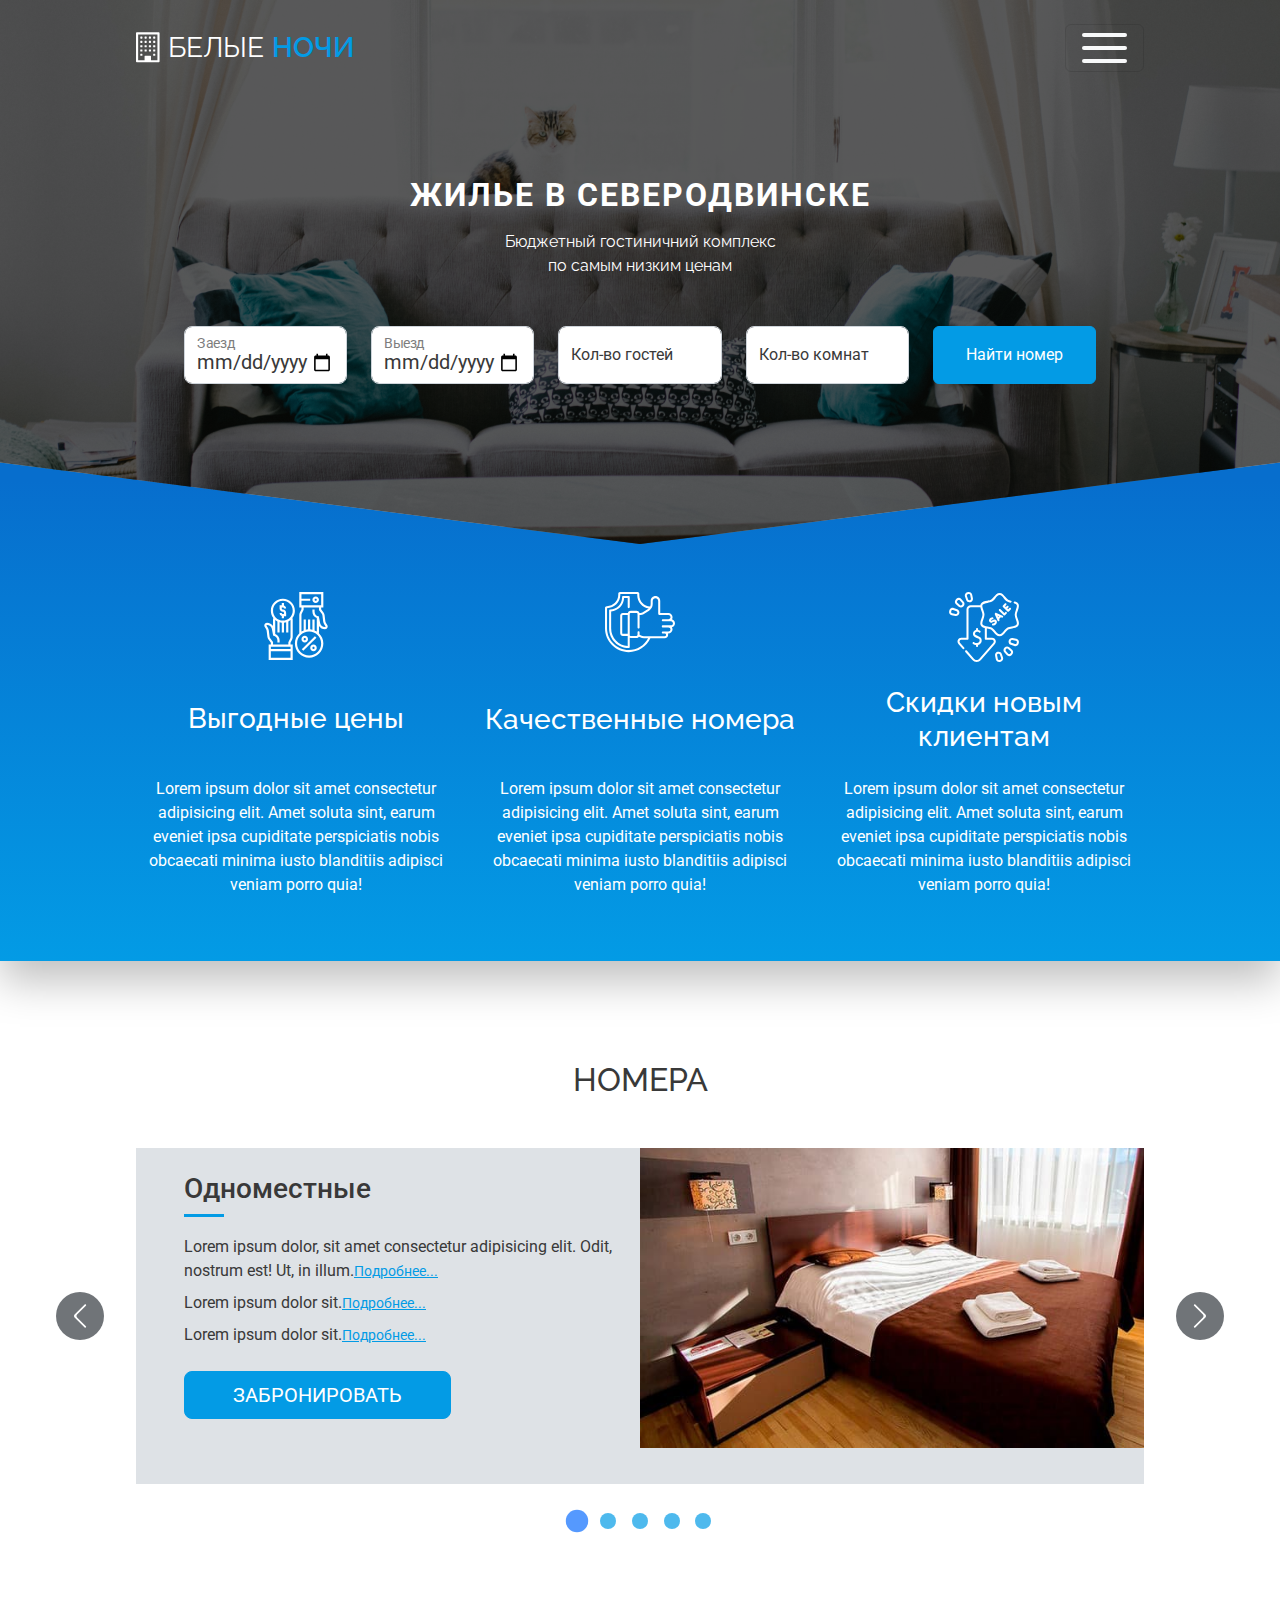
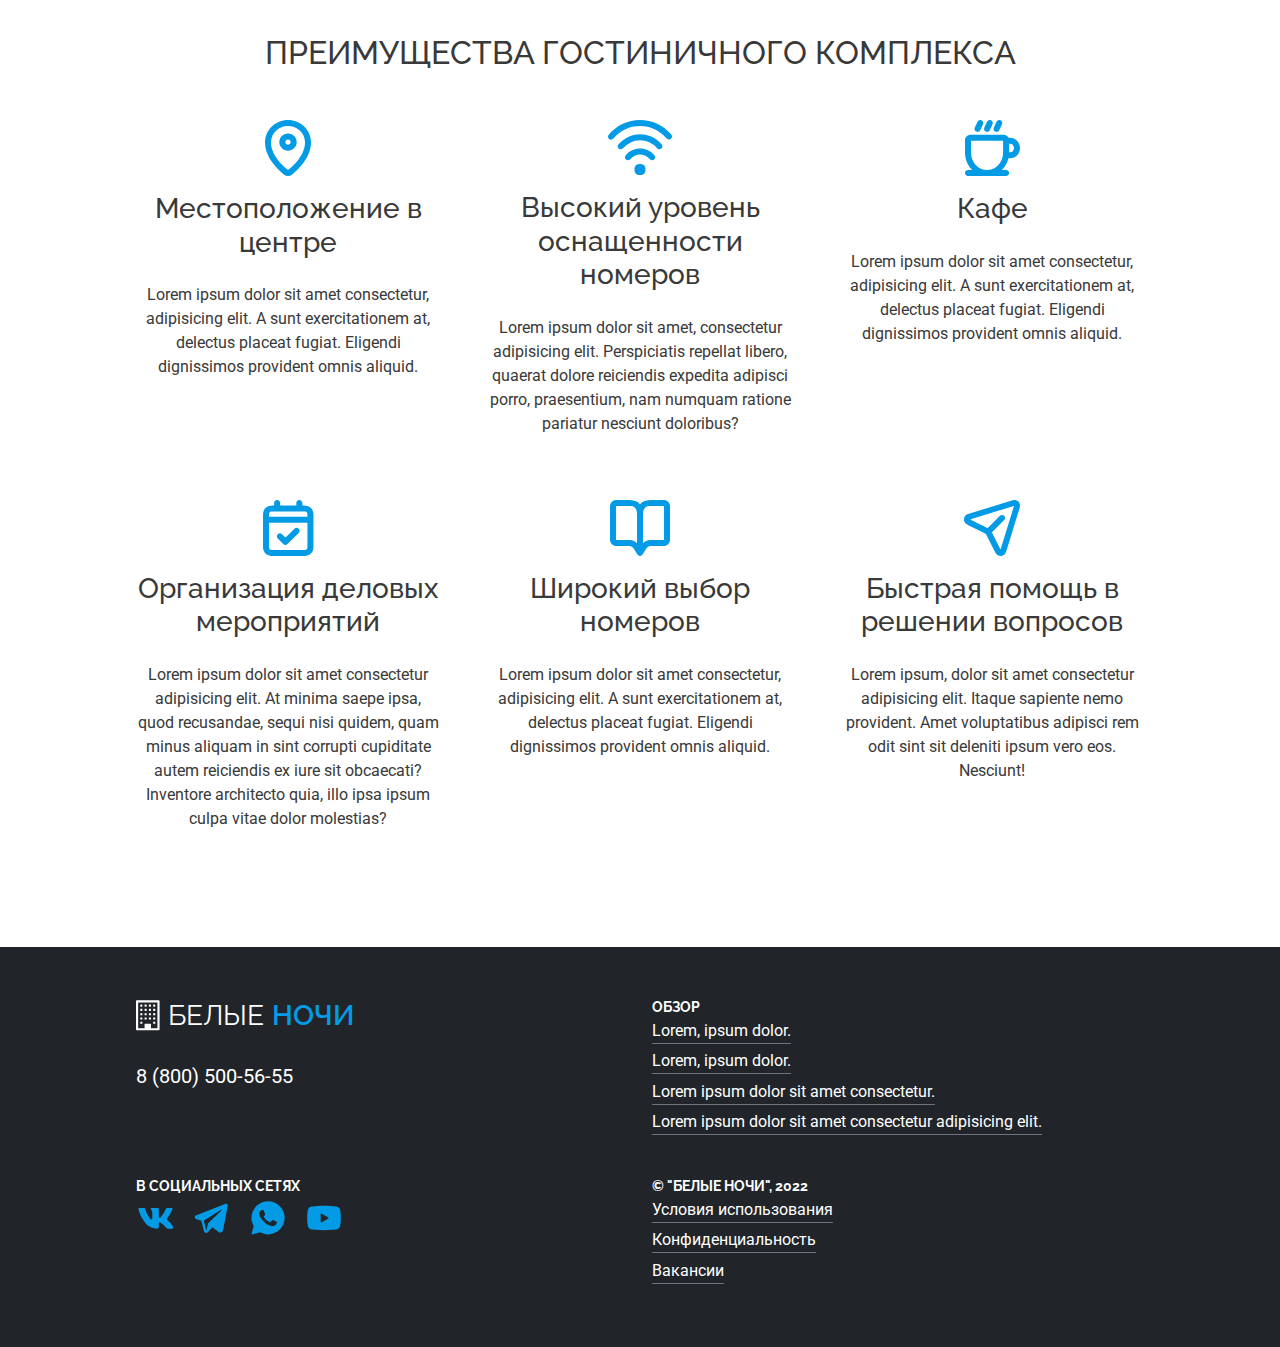
==== commit 029ffaa1: "Add files via upload" ====
--- a/index.html
+++ b/index.html
@@ -1,385 +1,426 @@
 <!DOCTYPE html>
 <html lang="ru">
+	<head>
+		<meta charset="UTF-8" />
+		<meta http-equiv="X-UA-Compatible" content="IE=edge" />
+		<meta name="viewport" content="width=device-width,initial-scale=1" />
+		<title>Гостиничный комплекс</title>
+		<link rel="stylesheet" href="https://cdn.jsdelivr.net/npm/@splidejs/splide@4.1.4/dist/css/splide.min.css" />
+		<script src="https://cdn.jsdelivr.net/npm/@splidejs/splide@4.1.4/dist/js/splide.min.js"></script>
+		<link rel="stylesheet" href="style/css/style.css" />
+		<link rel="stylesheet" href="style/css/index.css" />
+	</head>
 
-<head>
-	<meta charset="UTF-8">
-	<meta http-equiv="X-UA-Compatible" content="IE=edge">
-	<meta name="viewport" content="width=device-width,initial-scale=1">
-	<title>Гостиничный комплекс</title>
-	<link rel="stylesheet" href="https://cdn.jsdelivr.net/npm/@splidejs/splide@4.1.4/dist/css/splide.min.css">
-	<script src="https://cdn.jsdelivr.net/npm/@splidejs/splide@4.1.4/dist/js/splide.min.js"></script>
-	<link rel="stylesheet" href="style/css/style.css">
-</head>
-
-<body>
-	<header class="header">
-		<div class="nav-header mb-5 position-relative">
-			<nav class="navbar navbar-expand-xxl py-4">
+	<body>
+		<header class="header">
+			<div class="nav-header mb-5">
+				<nav class="navbar navbar-expand-xxl py-4">
+					<div class="container">
+						<a class="navbar-brand text-uppercase align-items-center d-flex" href="#">
+							<img src="img/logo.svg" class="me-2" />
+							<span class="text-white fs-3 me-2 secondary-font">БЕЛЫЕ</span
+							><span class="text-primary fs-3 fw-semibold secondary-font">НОЧИ</span>
+						</a>
+						<button
+							class="navbar-toggler"
+							type="button"
+							data-bs-toggle="collapse"
+							data-bs-target="#navbarText"
+							aria-controls="navbarText"
+							aria-expanded="false"
+							aria-label="Toggle navigation"
+						>
+							<span class="custom-navbar-toggler-icon"></span>
+						</button>
+						<div class="collapse navbar-collapse" id="navbarText">
+							<a href="#" class="nav-link text-white fs-3" id="phone-number">8 (800) 500-56-55</a>
+							<ul class="navbar-nav">
+								<li class="nav-item">
+									<a href="./index.html" class="nav-link active">Главная</a>
+								</li>
+								<li class="nav-item">
+									<a href="./rooms.html" class="nav-link">Номера</a>
+								</li>
+								<li class="nav-item">
+									<a href="./services.html" class="nav-link">Услуги</a>
+								</li>
+								<li class="nav-item">
+									<a href="./aboutUs.html" class="nav-link">О нас</a>
+								</li>
+								<li class="nav-item">
+									<a href="./contacts.html" class="nav-link">Контакты</a>
+								</li>
+							</ul>
+						</div>
+					</div>
+				</nav>
+				<div class="nav-header_text mb-5 text-center text-white">
+					<h2 class="fw-bold text-uppercase mb-3">Жилье в Северодвинске</h2>
+					<p class="text-center text-white secondary-font fw-normal me-auto p-0 m-0">
+						Бюджетный гостиничний комплекс<br />по самым низким ценам
+					</p>
+				</div>
 				<div class="container">
-					<a class="navbar-brand text-uppercase align-items-center d-flex" href="#">
-						<img src="img/logo.svg" class="me-2">
-						<span class="text-white fs-3 me-2 secondary-font">БЕЛЫЕ</span><span class="text-primary fs-3 fw-semibold secondary-font">НОЧИ</span>
-					</a>
-					<button class="navbar-toggler" type="button" data-bs-toggle="collapse" data-bs-target="#navbarText" aria-controls="navbarText" aria-expanded="false" aria-label="Toggle navigation">
-						<span class="custom-navbar-toggler-icon"></span>
-					</button>
-					<div class="collapse navbar-collapse" id="navbarText">
-						<a href="#" class="nav-link text-white fs-3" id="phone-number">8 (800) 500-56-55</a>
-						<ul class="navbar-nav">
-							<li class="nav-item">
-								<a href="#" class="nav-link">Номера</a>
-							</li>
-							<li class="nav-item">
-								<a href="#" class="nav-link">Преимущества</a>
-							</li>
-							<li class="nav-item">
-								<a href="#" class="nav-link">Услуги</a>
-							</li>
-							<li class="nav-item">
-								<a href="#" class="nav-link">Кафе</a>
-							</li>
-							<li class="nav-item">
-								<a href="#" class="nav-link">Отзывы</a>
-							</li>
-							<li class="nav-item">
-								<a href="#" class="nav-link">Контакты</a>
+					<div class="nav-header_form">
+						<div class="row row-cols-xl-5 row-cols-1 row-cols-sm-2 align-items-center px-0 px-xl-5">
+							<div class="col">
+								<div class="form-item my-3 my-xl-0 w-100 form-floating">
+									<input
+										id="Input-check-in"
+										class="form-control form-control-lg"
+										type="date"
+										aria-label="check-in"
+									/><label for="Input-check-in">Заезд</label>
+								</div>
+							</div>
+							<div class="col">
+								<div class="form-item my-3 my-xl-0 w-100 form-floating">
+									<input
+										id="Input-check-out"
+										class="form-control form-control-lg"
+										type="date"
+										aria-label="check-out"
+									/><label for="Input-check-out">Выезд</label>
+								</div>
+							</div>
+							<div class="col">
+								<div class="form-item my-3 my-xl-0 w-100 form-floating">
+									<input
+										id="Input-guest-count"
+										class="form-control form-control-lg"
+										type="number"
+										min="1"
+										max="20"
+										aria-label="Input-guest-count"
+										placeholder="1"
+									/><label for="Input-guest-count">Кол-во гостей</label>
+								</div>
+							</div>
+							<div class="col">
+								<div class="form-item my-3 my-xl-0 w-100 form-floating">
+									<input
+										id="Input-room-count"
+										class="form-control form-control-lg"
+										type="number"
+										min="1"
+										max="10"
+										aria-label="Input-room-count"
+										placeholder="1"
+									/><label for="Input-room-count">Кол-во комнат</label>
+								</div>
+							</div>
+							<div class="col-xl col-6 mx-auto">
+								<div class="form-item my-3 my-xl-0 w-100">
+									<a class="btn btn-primary w-100 text-white py-3" href="./rooms.html" data-bs-target="#orderRoomModal">Найти номер</a>
+								</div>
+							</div>
+						</div>
+					</div>
+				</div>
+				<img src="img/arrow-down.svg" class="header_arrow-down" />
+			</div>
+			<div class="advantages pb-5">
+				<div class="container">
+					<div class="row row-cols-1 row-cols-lg-3">
+						<div class="col align-items-center justify-content-between d-flex flex-column">
+							<img src="img/advantages-1.svg" alt="advantages-1" />
+							<h3 class="text-center text-white my-4 secondary-font">Выгодные цены</h3>
+							<p class="text-center text-white fs-6">
+								Lorem ipsum dolor sit amet consectetur adipisicing elit. Amet soluta sint, earum eveniet ipsa cupiditate
+								perspiciatis nobis obcaecati minima iusto blanditiis adipisci veniam porro quia!
+							</p>
+						</div>
+						<div class="col align-items-center justify-content-between d-flex flex-column">
+							<img src="img/advantages-2.svg" alt="advantages-2" />
+							<h3 class="text-center text-white my-4 secondary-font">Качественные номера</h3>
+							<p class="text-center text-white fs-6">
+								Lorem ipsum dolor sit amet consectetur adipisicing elit. Amet soluta sint, earum eveniet ipsa cupiditate
+								perspiciatis nobis obcaecati minima iusto blanditiis adipisci veniam porro quia!
+							</p>
+						</div>
+						<div class="col align-items-center justify-content-between d-flex flex-column">
+							<img src="img/advantages-3.svg" alt="advantages-3" />
+							<h3 class="text-center text-white my-4 secondary-font">Скидки новым клиентам</h3>
+							<p class="text-center text-white fs-6">
+								Lorem ipsum dolor sit amet consectetur adipisicing elit. Amet soluta sint, earum eveniet ipsa cupiditate
+								perspiciatis nobis obcaecati minima iusto blanditiis adipisci veniam porro quia!
+							</p>
+						</div>
+					</div>
+				</div>
+			</div>
+		</header>
+		<main>
+			<section class="rooms">
+				<div class="container">
+					<h2 class="mb-5 text-uppercase text-center secondary-font">Номера</h2>
+					<div class="splide" role="group" aria-label="rooms slider">
+						<div class="splide__arrows d-none d-xl-block">
+							<button class="splide__arrow splide__arrow--prev"><img src="img/slider-arrow-l.svg" /></button
+							><button class="splide__arrow splide__arrow--next"><img src="img/slider-arrow-r.svg" /></button>
+						</div>
+						<div class="splide__track">
+							<ul class="splide__list">
+								<li
+									class="splide__slide d-flex align-items-start flex-column-reverse flex-xl-row justify-content-between"
+								>
+									<div class="splide-text pb-5 pb-xl-3 p-2 ps-lg-5 ps-3 pt-4">
+										<h3 class="title">Одноместные</h3>
+										<ul class="type-list list-unstyled">
+											<li class="type-item fs-6">
+												Lorem ipsum dolor, sit amet consectetur adipisicing elit. Odit, nostrum est! Ut, in illum.<a
+													href="#"
+													class="type-link small"
+													>Подробнее...</a
+												>
+											</li>
+											<li class="type-item fs-6">
+												Lorem ipsum dolor sit.<a href="#" class="type-link small">Подробнее...</a>
+											</li>
+											<li class="type-item fs-6">
+												Lorem ipsum dolor sit.<a href="#" class="type-link small">Подробнее...</a>
+											</li>
+										</ul>
+										<a href="./rooms.html" class="btn btn-primary btn-lg px-5 text-uppercase text-white"
+											>Забронировать</a
+										>
+									</div>
+									<img src="img/rooms/standart-slider.jpg" class="splider-img img-fluid" />
+								</li>
+								<li
+									class="splide__slide d-flex align-items-start flex-column-reverse flex-xl-row justify-content-between"
+								>
+									<div class="splide-text pb-5 pb-xl-3 p-2 ps-lg-5 ps-3 pt-4">
+										<h3 class="title">Деловой</h3>
+										<ul class="type-list list-unstyled">
+											<li class="type-item fs-6">
+												Lorem ipsum dolor sit.<a href="#" class="type-link small">Подробнее...</a>
+											</li>
+											<li class="type-item fs-6">
+												Lorem ipsum dolor sit.<a href="#" class="type-link small">Подробнее...</a>
+											</li>
+											<li class="type-item fs-6">
+												Lorem ipsum dolor sit amet consectetur adipisicing elit. Cum, consequatur?<a
+													href="#"
+													class="type-link small"
+													>Подробнее...</a
+												>
+											</li>
+										</ul>
+										<a href="./rooms.html" class="btn btn-primary btn-lg px-5 text-uppercase text-white"
+											>Забронировать</a
+										>
+									</div>
+									<img src="img/rooms/deal-slider.jpg" class="splider-img img-fluid" />
+								</li>
+								<li
+									class="splide__slide d-flex align-items-start flex-column-reverse flex-xl-row justify-content-between"
+								>
+									<div class="splide-text pb-5 pb-xl-3 p-2 ps-lg-5 ps-3 pt-4">
+										<h3 class="title">Бизнес</h3>
+										<ul class="type-list list-unstyled">
+											<li class="type-item fs-6">
+												Lorem ipsum dolor sit.<a href="#" class="type-link small">Подробнее...</a>
+											</li>
+											<li class="type-item fs-6">
+												Lorem ipsum dolor sit, amet consectetur adipisicing.<a href="#" class="type-link small"
+													>Подробнее...</a
+												>
+											</li>
+										</ul>
+										<a href="./rooms.html" class="btn btn-primary btn-lg px-5 text-uppercase text-white"
+											>Забронировать</a
+										>
+									</div>
+									<img src="img/rooms/buisness-slider.jpg" class="splider-img img-fluid" />
+								</li>
+								<li
+									class="splide__slide d-flex align-items-start flex-column-reverse flex-xl-row justify-content-between"
+								>
+									<div class="splide-text pb-5 pb-xl-3 p-2 ps-lg-5 ps-3 pt-4">
+										<h3 class="title">Двойной / Double</h3>
+										<ul class="type-list list-unstyled">
+											<li class="type-item fs-6">
+												Lorem ipsum dolor sit amet consectetur adipisicing elit.<a href="#" class="type-link small"
+													>Подробнее...</a
+												>
+											</li>
+											<li class="type-item fs-6">
+												Lorem ipsum dolor sit.<a href="#" class="type-link small">Подробнее...</a>
+											</li>
+											<li class="type-item fs-6">
+												Lorem, ipsum dolor.<a href="#" class="type-link small">Подробнее...</a>
+											</li>
+										</ul>
+										<a href="./rooms.html" class="btn btn-primary btn-lg px-5 text-uppercase text-white"
+											>Забронировать</a
+										>
+									</div>
+									<img src="img/rooms/double-slider.jpg" class="splider-img img-fluid" />
+								</li>
+								<li
+									class="splide__slide d-flex align-items-start flex-column-reverse flex-xl-row justify-content-between"
+								>
+									<div class="splide-text pb-5 pb-xl-3 p-3 ps-lg-5 ps-3 pt-4">
+										<h3 class="title">Одноместный ПЛЮС / Plus</h3>
+										<ul class="type-list list-unstyled">
+											<li class="type-item fs-6">
+												Lorem ipsum dolor sit amet consectetur adipisicing elit. Natus!<a
+													href="#"
+													class="type-link small"
+													>Подробнее...</a
+												>
+											</li>
+											<li class="type-item fs-6">
+												Lorem ipsum dolor sit.<a href="#" class="type-link small">Подробнее...</a>
+											</li>
+										</ul>
+										<a href="./rooms.html" class="btn btn-primary btn-lg px-5 text-uppercase text-white"
+											>Забронировать</a
+										>
+									</div>
+									<img src="img/rooms/plus-slider.jpg" class="splider-img img-fluid" />
+								</li>
+							</ul>
+						</div>
+					</div>
+				</div>
+			</section>
+			<section class="about">
+				<div class="container">
+					<h2 class="text-uppercase secondary-font text-center mb-5">Преимущества гостиничного комплекса</h2>
+					<div class="row row-cols-1 row-cols-lg-2 gy-5 gx-0 g-lg-5 row-cols-xl-3">
+						<div class="col">
+							<div class="about_item d-flex flex-column align-items-center text-center">
+								<img src="img/about/location.svg" class="img-fluid mb-3 about-icon" />
+								<h3 class="secondary-font mb-4">Местоположение в центре</h3>
+								<p>
+									Lorem ipsum dolor sit amet consectetur, adipisicing elit. A sunt exercitationem at, delectus placeat
+									fugiat. Eligendi dignissimos provident omnis aliquid.
+								</p>
+							</div>
+						</div>
+						<div class="col">
+							<div class="about_item d-flex flex-column align-items-center text-center">
+								<img src="img/about/wi-fi.svg" class="img-fluid mb-3 about-icon" />
+								<h3 class="secondary-font mb-4">Высокий уровень оснащенности номеров</h3>
+								<p>
+									Lorem ipsum dolor sit amet, consectetur adipisicing elit. Perspiciatis repellat libero, quaerat dolore
+									reiciendis expedita adipisci porro, praesentium, nam numquam ratione pariatur nesciunt doloribus?
+								</p>
+							</div>
+						</div>
+						<div class="col">
+							<div class="about_item d-flex flex-column align-items-center text-center">
+								<img src="img/about/coffee.svg" class="img-fluid mb-3 about-icon" />
+								<h3 class="secondary-font mb-4">Кафе</h3>
+								<p>
+									Lorem ipsum dolor sit amet consectetur, adipisicing elit. A sunt exercitationem at, delectus placeat
+									fugiat. Eligendi dignissimos provident omnis aliquid.
+								</p>
+							</div>
+						</div>
+						<div class="col">
+							<div class="about_item d-flex flex-column align-items-center text-center">
+								<img src="img/about/calendar.svg" class="img-fluid mb-3 about-icon" />
+								<h3 class="secondary-font mb-4">Организация деловых мероприятий</h3>
+								<p>
+									Lorem ipsum dolor sit amet consectetur adipisicing elit. At minima saepe ipsa, quod recusandae, sequi
+									nisi quidem, quam minus aliquam in sint corrupti cupiditate autem reiciendis ex iure sit obcaecati?
+									Inventore architecto quia, illo ipsa ipsum culpa vitae dolor molestias?
+								</p>
+							</div>
+						</div>
+						<div class="col">
+							<div class="about_item d-flex flex-column align-items-center text-center">
+								<img src="img/about/rooms.svg" class="img-fluid mb-3 about-icon" />
+								<h3 class="secondary-font mb-4">Широкий выбор номеров</h3>
+								<p>
+									Lorem ipsum dolor sit amet consectetur, adipisicing elit. A sunt exercitationem at, delectus placeat
+									fugiat. Eligendi dignissimos provident omnis aliquid.
+								</p>
+							</div>
+						</div>
+						<div class="col">
+							<div class="about_item d-flex flex-column align-items-center text-center">
+								<img src="img/about/communications.svg" class="img-fluid mb-3 about-icon" />
+								<h3 class="secondary-font mb-4">Быстрая помощь в решении вопросов</h3>
+								<p>
+									Lorem ipsum, dolor sit amet consectetur adipisicing elit. Itaque sapiente nemo provident. Amet
+									voluptatibus adipisci rem odit sint sit deleniti ipsum vero eos. Nesciunt!
+								</p>
+							</div>
+						</div>
+					</div>
+				</div>
+			</section>
+		</main>
+		<footer class="footer text-white">
+			<div class="container">
+				<div class="row row-cols-1 gy-4 row-cols-lg-2">
+					<div class="col">
+						<a class="navbar-brand text-uppercase align-items-center mb-4 d-flex" href="#"
+							><img src="img/logo.svg" class="me-2" /><span class="text-white fs-3 me-2 secondary-font">БЕЛЫЕ</span
+							><span class="text-primary fs-3 fw-semibold secondary-font">НОЧИ</span></a
+						><a href="#" class="text-decoration-none fs-5 text-white">8 (800) 500-56-55</a>
+					</div>
+					<div class="col">
+						<small class="secondary-font fw-bold text-uppercase">Обзор</small>
+						<ul class="footer-list list-unstyled">
+							<li class="footer-list-item"><a href="#" class="footer-list-link">Lorem, ipsum dolor.</a></li>
+							<li class="footer-list-item"><a href="#" class="footer-list-link">Lorem, ipsum dolor.</a></li>
+							<li class="footer-list-item">
+								<a href="#" class="footer-list-link">Lorem ipsum dolor sit amet consectetur.</a>
+							</li>
+							<li class="footer-list-item">
+								<a href="#" class="footer-list-link">Lorem ipsum dolor sit amet consectetur adipisicing elit.</a>
 							</li>
 						</ul>
 					</div>
-				</div>
-			</nav>
-			<div class="nav-header_text mb-5 text-center text-white">
-				<h2 class="fw-bold text-uppercase mb-3">Жилье в Северодвинске</h2>
-				<p class="text-center text-white secondary-font fw-normal me-auto p-0 m-0">Бюджетный гостиничний комплекс<br>по самым низким ценам</p>
+					<div class="col">
+						<small class="secondary-font fw-bold text-uppercase">В социальных сетях</small>
+						<ul class="footer-list list-unstyled d-flex align-items-start footer-social">
+							<li class="footer-list-item">
+								<a href="#" class="footer-list-link border-0"><img src="img/social/Vk.svg" alt="Social-link" /></a>
+							</li>
+							<li class="footer-list-item">
+								<a href="#" class="footer-list-link border-0"
+									><img src="img/social/Telegram.svg" alt="Social-link"
+								/></a>
+							</li>
+							<li class="footer-list-item">
+								<a href="#" class="footer-list-link border-0"
+									><img src="img/social/Whatsapp.svg" alt="Social-link"
+								/></a>
+							</li>
+							<li class="footer-list-item">
+								<a href="#" class="footer-list-link border-0"><img src="img/social/Youtube.svg" alt="Social-link" /></a>
+							</li>
+						</ul>
+					</div>
+					<div class="col">
+						<small class="secondary-font fw-bold text-uppercase">© "Белые Ночи", 2022</small>
+						<ul class="footer-list list-unstyled">
+							<li class="footer-list-item"><a href="#" class="footer-list-link">Условия использования</a></li>
+							<li class="footer-list-item"><a href="#" class="footer-list-link">Конфиден­циальность</a></li>
+							<li class="footer-list-item"><a href="#" class="footer-list-link">Вакансии</a></li>
+						</ul>
+					</div>
+				</div>
 			</div>
-			<div class="container">
-				<div class="nav-header_form">
-					<div class="row row-cols-xl-5 row-cols-1 row-cols-sm-2 align-items-center px-0 px-xl-5">
-						<div class="col">
-							<div class="form-item my-3 my-xl-0 w-100 form-floating"><input id="Input-check-in" class="form-control form-control-lg" type="date" aria-label="check-in"><label for="Input-check-in">Заезд</label></div>
-						</div>
-						<div class="col">
-							<div class="form-item my-3 my-xl-0 w-100 form-floating"><input id="Input-check-out" class="form-control form-control-lg" type="date" aria-label="check-out"><label for="Input-check-out">Выезд</label></div>
-						</div>
-						<div class="col">
-							<div class="form-item my-3 my-xl-0 w-100 form-floating"><input id="Input-guest-count" class="form-control form-control-lg" type="number" min="1" max="20" aria-label="Input-guest-count" placeholder="1"><label for="Input-guest-count">Кол-во гостей</label></div>
-						</div>
-						<div class="col">
-							<div class="form-item my-3 my-xl-0 w-100 form-floating"><input id="Input-room-count" class="form-control form-control-lg" type="number" min="1" max="10" aria-label="Input-room-count" placeholder="1"><label for="Input-room-count">Кол-во комнат</label></div>
-						</div>
-						<div class="col-xl col-6 mx-auto">
-							<div class="form-item my-3 my-xl-0 w-100"><button class="btn btn-primary w-100 text-white py-3">Найти номер</button></div>
-						</div>
-					</div>
-				</div>
-			</div><img src="img/arrow-down.svg" class="header_arrow-down">
-		</div>
-		<div class="advantages pb-5">
-			<div class="container">
-				<div class="row row-cols-1 row-cols-lg-3">
-					<div class="col align-items-center justify-content-between d-flex flex-column"><img src="img/advantages-1.svg" alt="advantages-1">
-						<h3 class="text-center text-white my-4 secondary-font">Выгодные цены</h3>
-						<p class="text-center text-white fs-6">Lorem ipsum dolor sit amet consectetur adipisicing elit. Amet soluta sint, earum eveniet ipsa cupiditate perspiciatis nobis obcaecati minima iusto blanditiis adipisci veniam porro quia!</p>
-					</div>
-					<div class="col align-items-center justify-content-between d-flex flex-column"><img src="img/advantages-2.svg" alt="advantages-2">
-						<h3 class="text-center text-white my-4 secondary-font">Качественные номера</h3>
-						<p class="text-center text-white fs-6">Lorem ipsum dolor sit amet consectetur adipisicing elit. Amet soluta sint, earum eveniet ipsa cupiditate perspiciatis nobis obcaecati minima iusto blanditiis adipisci veniam porro quia!</p>
-					</div>
-					<div class="col align-items-center justify-content-between d-flex flex-column"><img src="img/advantages-3.svg" alt="advantages-3">
-						<h3 class="text-center text-white my-4 secondary-font">Скидки новым клиентам</h3>
-						<p class="text-center text-white fs-6">Lorem ipsum dolor sit amet consectetur adipisicing elit. Amet soluta sint, earum eveniet ipsa cupiditate perspiciatis nobis obcaecati minima iusto blanditiis adipisci veniam porro quia!</p>
-					</div>
-				</div>
-			</div>
-		</div>
-	</header>
-	<main>
-		<section class="rooms">
-			<div class="container">
-				<h2 class="mb-5 text-uppercase text-center secondary-font">Номера</h2>
-				<div class="splide" role="group" aria-label="rooms slider">
-					<div class="splide__arrows d-none d-xl-block"><button class="splide__arrow splide__arrow--prev"><img src="img/slider-arrow-l.svg"></button><button class="splide__arrow splide__arrow--next"><img src="img/slider-arrow-r.svg"></button></div>
-					<div class="splide__track">
-						<ul class="splide__list">
-							<li class="splide__slide d-flex align-items-start flex-column-reverse flex-xl-row justify-content-between">
-								<div class="splide-text pb-5 pb-xl-3 p-2 ps-lg-5 ps-3 pt-4">
-									<h3 class="title">Одноместные</h3>
-									<ul class="type-list list-unstyled">
-										<li class="type-item fs-6">Lorem ipsum dolor, sit amet consectetur adipisicing elit. Odit, nostrum est! Ut, in illum.<a href="#" class="type-link small">Подробнее...</a></li>
-										<li class="type-item fs-6">Lorem ipsum dolor sit.<a href="#" class="type-link small">Подробнее...</a></li>
-										<li class="type-item fs-6">Lorem ipsum dolor sit.<a href="#" class="type-link small">Подробнее...</a></li>
-									</ul><button class="btn btn-primary btn-lg px-5 text-uppercase text-white">Забронировать</button>
-								</div><img src="img/rooms/standart-slider.jpg" class="splider-img img-fluid">
-							</li>
-							<li class="splide__slide d-flex align-items-start flex-column-reverse flex-xl-row justify-content-between">
-								<div class="splide-text pb-5 pb-xl-3 p-2 ps-lg-5 ps-3 pt-4">
-									<h3 class="title">Деловой</h3>
-									<ul class="type-list list-unstyled">
-										<li class="type-item fs-6">Lorem ipsum dolor sit.<a href="#" class="type-link small">Подробнее...</a></li>
-										<li class="type-item fs-6">Lorem ipsum dolor sit.<a href="#" class="type-link small">Подробнее...</a></li>
-										<li class="type-item fs-6">Lorem ipsum dolor sit amet consectetur adipisicing elit. Cum, consequatur?<a href="#" class="type-link small">Подробнее...</a></li>
-									</ul><button class="btn btn-primary btn-lg px-5 text-uppercase text-white">Забронировать</button>
-								</div><img src="img/rooms/deal-slider.jpg" class="splider-img img-fluid">
-							</li>
-							<li class="splide__slide d-flex align-items-start flex-column-reverse flex-xl-row justify-content-between">
-								<div class="splide-text pb-5 pb-xl-3 p-2 ps-lg-5 ps-3 pt-4">
-									<h3 class="title">Бизнес</h3>
-									<ul class="type-list list-unstyled">
-										<li class="type-item fs-6">Lorem ipsum dolor sit.<a href="#" class="type-link small">Подробнее...</a></li>
-										<li class="type-item fs-6">Lorem ipsum dolor sit, amet consectetur adipisicing.<a href="#" class="type-link small">Подробнее...</a></li>
-									</ul><button class="btn btn-primary btn-lg px-5 text-uppercase text-white">Забронировать</button>
-								</div><img src="img/rooms/buisness-slider.jpg" class="splider-img img-fluid">
-							</li>
-							<li class="splide__slide d-flex align-items-start flex-column-reverse flex-xl-row justify-content-between">
-								<div class="splide-text pb-5 pb-xl-3 p-2 ps-lg-5 ps-3 pt-4">
-									<h3 class="title">Двойной / Double</h3>
-									<ul class="type-list list-unstyled">
-										<li class="type-item fs-6">Lorem ipsum dolor sit amet consectetur adipisicing elit.<a href="#" class="type-link small">Подробнее...</a></li>
-										<li class="type-item fs-6">Lorem ipsum dolor sit.<a href="#" class="type-link small">Подробнее...</a></li>
-										<li class="type-item fs-6">Lorem, ipsum dolor.<a href="#" class="type-link small">Подробнее...</a></li>
-									</ul><button class="btn btn-primary btn-lg px-5 text-uppercase text-white">Забронировать</button>
-								</div><img src="img/rooms/double-slider.jpg" class="splider-img img-fluid">
-							</li>
-							<li class="splide__slide d-flex align-items-start flex-column-reverse flex-xl-row justify-content-between">
-								<div class="splide-text pb-5 pb-xl-3 p-3 ps-lg-5 ps-3 pt-4">
-									<h3 class="title">Одноместный ПЛЮС / Plus</h3>
-									<ul class="type-list list-unstyled">
-										<li class="type-item fs-6">Lorem ipsum dolor sit amet consectetur adipisicing elit. Natus!<a href="#" class="type-link small">Подробнее...</a></li>
-										<li class="type-item fs-6">Lorem ipsum dolor sit.<a href="#" class="type-link small">Подробнее...</a></li>
-									</ul><button class="btn btn-primary btn-lg px-5 text-uppercase text-white">Забронировать</button>
-								</div><img src="img/rooms/plus-slider.jpg" class="splider-img img-fluid">
-							</li>
-						</ul>
-					</div>
-				</div>
-			</div>
-		</section>
-		<section class="about">
-			<div class="container">
-				<h2 class="text-uppercase secondary-font text-center mb-5">Преимущества гостиничного комплекса</h2>
-				<div class="row row-cols-1 row-cols-lg-2 gy-5 gx-0 g-lg-5 row-cols-xl-3">
-					<div class="col">
-						<div class="about_item d-flex flex-column align-items-center text-center"><img src="img/about/location.svg" class="img-fluid mb-3 about-icon">
-							<h3 class="secondary-font mb-4">Местоположение в центре</h3>
-							<p>Lorem ipsum dolor sit amet consectetur, adipisicing elit. A sunt exercitationem at, delectus placeat fugiat. Eligendi dignissimos provident omnis aliquid.</p>
-						</div>
-					</div>
-					<div class="col">
-						<div class="about_item d-flex flex-column align-items-center text-center"><img src="img/about/wi-fi.svg" class="img-fluid mb-3 about-icon">
-							<h3 class="secondary-font mb-4">Высокий уровень оснащенности номеров</h3>
-							<p>Lorem ipsum dolor sit amet, consectetur adipisicing elit. Perspiciatis repellat libero, quaerat dolore reiciendis expedita adipisci porro, praesentium, nam numquam ratione pariatur nesciunt doloribus?</p>
-						</div>
-					</div>
-					<div class="col">
-						<div class="about_item d-flex flex-column align-items-center text-center"><img src="img/about/coffee.svg" class="img-fluid mb-3 about-icon">
-							<h3 class="secondary-font mb-4">Кафе</h3>
-							<p>Lorem ipsum dolor sit amet consectetur, adipisicing elit. A sunt exercitationem at, delectus placeat fugiat. Eligendi dignissimos provident omnis aliquid.</p>
-						</div>
-					</div>
-					<div class="col">
-						<div class="about_item d-flex flex-column align-items-center text-center"><img src="img/about/calendar.svg" class="img-fluid mb-3 about-icon">
-							<h3 class="secondary-font mb-4">Организация деловых мероприятий</h3>
-							<p>Lorem ipsum dolor sit amet consectetur adipisicing elit. At minima saepe ipsa, quod recusandae, sequi nisi quidem, quam minus aliquam in sint corrupti cupiditate autem reiciendis ex iure sit obcaecati? Inventore architecto quia, illo ipsa ipsum culpa vitae dolor molestias?</p>
-						</div>
-					</div>
-					<div class="col">
-						<div class="about_item d-flex flex-column align-items-center text-center"><img src="img/about/rooms.svg" class="img-fluid mb-3 about-icon">
-							<h3 class="secondary-font mb-4">Широкий выбор номеров</h3>
-							<p>Lorem ipsum dolor sit amet consectetur, adipisicing elit. A sunt exercitationem at, delectus placeat fugiat. Eligendi dignissimos provident omnis aliquid.</p>
-						</div>
-					</div>
-					<div class="col">
-						<div class="about_item d-flex flex-column align-items-center text-center"><img src="img/about/communications.svg" class="img-fluid mb-3 about-icon">
-							<h3 class="secondary-font mb-4">Быстрая помощь в решении вопросов</h3>
-							<p>Lorem ipsum, dolor sit amet consectetur adipisicing elit. Itaque sapiente nemo provident. Amet voluptatibus adipisci rem odit sint sit deleniti ipsum vero eos. Nesciunt!</p>
-						</div>
-					</div>
-				</div>
-			</div>
-		</section>
-		<section class="services">
-			<div class="container">
-				<div class="row row-cols-1 row-cols-lg-2">
-					<div class="col mb-5 mb-lg-0">
-						<h3 class="mb-4">Бесплатные услуги</h3>
-						<ul class="services-list ps-3">
-							<li class="services-item">Lorem ipsum, dolor sit amet consectetur adipisicing.</li>
-							<li class="services-item">Lorem ipsum, dolor sit amet consectetur adipisicing elit.</li>
-							<li class="services-item">Lorem ipsum dolor sit amet consectetur adipisicing elit. Ipsa eaque totam magnam quaerat?</li>
-							<li class="services-item">Lorem ipsum dolor sit amet consectetur adipisicing.</li>
-							<li class="services-item">Lorem ipsum dolor sit amet consectetur adipisicing.</li>
-							<li class="services-item">Lorem ipsum dolor sit amet.</li>
-						</ul>
-					</div>
-					<div class="col">
-						<h3 class="mb-4">Платные услуги</h3>
-						<ul class="services-list ps-3">
-							<li class="services-item">Lorem ipsum dolor sit amet consectetur adipisicing.</li>
-							<li class="services-item">Lorem ipsum dolor sit amet consectetur adipisicing.</li>
-							<li class="services-item">Lorem ipsum dolor sit amet.</li>
-						</ul>
-					</div>
-				</div>
-			</div>
-		</section>
-		<section class="restourant">
-			<div class="container">
-				<h2 class="mb-5 secondary-font text-center text-uppercase">Кафе</h2>
-				<div class="d-flex align-items-start flex-column mb-5 justify-content-between">
-					<p class="mb-5">Обновленное Меню кафе понравится и любителям плотно поесть, и приверженцам вегетарианской диеты, и самым маленьким посетителям кафе. Здесь представлен огромный ассортимент рыбных, мясных блюд, салатов, закусок, супов, гарниров, десертов, созданных руками профессиональных поваров.</p>
-
-					<h4>Режим работы кафе:</h4>
-
-					<table class="fs-4 working-table">
-						<tbody>
-							<tr>
-								<td>Будни:</td>
-								<td>07:00</td>
-								<td>22:00</td>
-							</tr>
-							<tr>
-								<td>Суббота:</td>
-								<td>09:00</td>
-								<td>00:00</td>
-							</tr>
-							<tr>
-								<td>Воскресенье:</td>
-								<td>10:00</td>
-								<td>02:00</td>
-							</tr>
-						</tbody>
-					</table>
-				</div>
-				<div class="row mb-5 row-cols-1 row-cols-xl-2 gy-5">
-					<div class="col"><a href="#" class="menu-view"><img src="img/restourant-img-1.jpg" class="img-fluid"></a></div>
-					<div class="col"><a href="#" class="menu-view"><img src="img/restourant-img-2.jpg" class="img-fluid"></a></div>
-				</div><button type="button" class="d-block mx-auto btn btn-primary btn-lg px-5 text-white" data-bs-toggle="modal" data-bs-target="#restourant-menu">Посмотреть меню</button>
-			</div>
-		</section>
-		<section class="reviews">
-			<div class="container">
-				<h2 class="secondary-font text-center text-uppercase mb-5">Отзывы клиентов</h2>
-				<div class="row row-cols-1 row-cols-xl-2 gy-4">
-					<div class="col">
-						<div class="review">
-							<div class="review-header">
-								<div class="reviewer"><img src="img/avatar-1.png" class="avatar">
-									<h4 class="name m-0">Yulianna Belinsky</h4>
-								</div>
-								<div class="review-rate"><img src="img/review-star-active.svg"> <img src="img/review-star-active.svg"> <img src="img/review-star-active.svg"> <img src="img/review-star-active.svg"> <img src="img/review-star-not-active.svg"></div>
-							</div>
-							<p class="review-text">Lorem ipsum dolor sit, amet consectetur adipisicing elit. Libero minima quas at repellendus sed qui velit suscipit quos quaerat quae!</p>
-						</div>
-					</div>
-					<div class="col">
-						<div class="review">
-							<div class="review-header">
-								<div class="reviewer"><img src="img/avatar-3.png" class="avatar">
-									<h4 class="name m-0">Nikolai Lazaroff</h4>
-								</div>
-								<div class="review-rate"><img src="img/review-star-active.svg"> <img src="img/review-star-active.svg"> <img src="img/review-star-active.svg"> <img src="img/review-star-active.svg"> <img src="img/review-star-not-active.svg"></div>
-							</div>
-							<p class="review-text">Lorem ipsum dolor sit amet consectetur adipisicing elit. Molestias tempora aliquid distinctio fuga laborum. Ipsam libero nobis voluptatum suscipit ullam iure architecto quas doloribus est officia cumque tempore tempora, distinctio quasi atque hic temporibus corporis nihil reiciendis? Laborum obcaecati quis accusamus? Ratione aliquam delectus nobis similique.</p>
-						</div>
-					</div>
-					<div class="col">
-						<div class="review">
-							<div class="review-header">
-								<div class="reviewer"><img src="img/avatar-2.png" class="avatar">
-									<h4 class="name m-0">Marja Belsky</h4>
-								</div>
-								<div class="review-rate"><img src="img/review-star-active.svg"> <img src="img/review-star-active.svg"> <img src="img/review-star-active.svg"> <img src="img/review-star-active.svg"> <img src="img/review-star-active.svg"></div>
-							</div>
-							<p class="review-text">Lorem, ipsum dolor sit amet consectetur adipisicing elit. Quia aspernatur laborum hic error perspiciatis quod mollitia iusto magni reiciendis quisquam blanditiis commodi, non, incidunt ullam qui voluptatibus, saepe earum! Eveniet laudantium eligendi laborum nam?</p>
-						</div>
-					</div>
-					<div class="col">
-						<div class="review">
-							<div class="review-header">
-								<div class="reviewer"><img src="img/avatar-4.png" class="avatar">
-									<h4 class="name m-0">Roman Kuznetsov</h4>
-								</div>
-								<div class="review-rate"><img src="img/review-star-active.svg"> <img src="img/review-star-active.svg"> <img src="img/review-star-active.svg"> <img src="img/review-star-active.svg"> <img src="img/review-star-active.svg"></div>
-							</div>
-							<p class="review-text">Lorem ipsum dolor sit amet consectetur adipisicing elit. Deserunt quas tempora reiciendis ipsum.</p>
-						</div>
-					</div>
-					<div class="col">
-						<div class="review">
-							<div class="review-header">
-								<div class="reviewer"><img src="img/avatar-3.png" class="avatar">
-									<h4 class="name m-0">Martin Duskin</h4>
-								</div>
-								<div class="review-rate"><img src="img/review-star-active.svg"> <img src="img/review-star-active.svg"> <img src="img/review-star-active.svg"> <img src="img/review-star-not-active.svg"> <img src="img/review-star-not-active.svg"></div>
-							</div>
-							<p class="review-text">Lorem ipsum dolor sit amet consectetur adipisicing elit. Quia sequi aperiam voluptatibus nostrum, a possimus doloremque, alias nihil eaque dolore fugit, quo est officia? Cumque provident adipisci dolores necessitatibus quis, cupiditate minima ratione aliquam aspernatur illum?</p>
-						</div>
-					</div>
-					<div class="col">
-						<div class="review">
-							<div class="review-header">
-								<div class="reviewer"><img src="img/avatar-1.png" class="avatar">
-									<h4 class="name m-0">Olga Maslow</h4>
-								</div>
-								<div class="review-rate"><img src="img/review-star-active.svg"> <img src="img/review-star-active.svg"> <img src="img/review-star-active.svg"> <img src="img/review-star-active.svg"> <img src="img/review-star-not-active.svg"></div>
-							</div>
-							<p class="review-text">Lorem ipsum dolor sit, amet consectetur adipisicing elit. Libero minima quas at repellendus sed qui velit suscipit quos quaerat quae!</p>
-						</div>
-					</div>
-				</div>
-			</div>
-		</section>
-	</main>
-	<footer class="footer text-white">
-		<div class="container">
-			<div class="row row-cols-1 gy-4 row-cols-lg-2">
-				<div class="col"><a class="navbar-brand text-uppercase align-items-center mb-4 d-flex" href="#"><img src="img/logo.svg" class="me-2"><span class="text-white fs-3 me-2 secondary-font">БЕЛЫЕ</span><span class="text-primary fs-3 fw-semibold secondary-font">НОЧИ</span></a><a href="#" class="text-decoration-none fs-5 text-white">8 (800) 500-56-55</a></div>
-				<div class="col"><small class="secondary-font fw-bold text-uppercase">Обзор</small>
-					<ul class="footer-list list-unstyled">
-						<li class="footer-list-item"><a href="#" class="footer-list-link">Lorem, ipsum dolor.</a></li>
-						<li class="footer-list-item"><a href="#" class="footer-list-link">Lorem, ipsum dolor.</a></li>
-						<li class="footer-list-item"><a href="#" class="footer-list-link">Lorem ipsum dolor sit amet consectetur.</a></li>
-						<li class="footer-list-item"><a href="#" class="footer-list-link">Lorem ipsum dolor sit amet consectetur adipisicing elit.</a></li>
-					</ul>
-				</div>
-				<div class="col"><small class="secondary-font fw-bold text-uppercase">В социальных сетях</small>
-					<ul class="footer-list list-unstyled d-flex align-items-start footer-social">
-						<li class="footer-list-item"><a href="#" class="footer-list-link border-0"><img src="img/social/Vk.svg" alt="Social-link"></a></li>
-						<li class="footer-list-item"><a href="#" class="footer-list-link border-0"><img src="img/social/Telegram.svg" alt="Social-link"></a></li>
-						<li class="footer-list-item"><a href="#" class="footer-list-link border-0"><img src="img/social/Whatsapp.svg" alt="Social-link"></a></li>
-						<li class="footer-list-item"><a href="#" class="footer-list-link border-0"><img src="img/social/Youtube.svg" alt="Social-link"></a></li>
-					</ul>
-				</div>
-				<div class="col"><small class="secondary-font fw-bold text-uppercase">© "Белые Ночи", 2022</small>
-					<ul class="footer-list list-unstyled">
-						<li class="footer-list-item"><a href="#" class="footer-list-link">Условия использования</a></li>
-						<li class="footer-list-item"><a href="#" class="footer-list-link">Конфиден­циальность</a></li>
-						<li class="footer-list-item"><a href="#" class="footer-list-link">Вакансии</a></li>
-					</ul>
-				</div>
-			</div>
-		</div>
-	</footer>
-	<div class="modal fade" id="restourant-menu" tabindex="-1" aria-labelledby="exampleModalLabel" aria-hidden="true">
-		<div class="modal-dialog modal-xl modal-dialog-scrollable modal-dialog-centered">
-			<div class="modal-content">
-				<div class="modal-header">
-					<h2 class="modal-title" id="restourant-menuLabel">Меню кафе</h2><button type="button" class="btn-close btn-lg" data-bs-dismiss="modal" aria-label="Close"></button>
-				</div>
-				<div class="modal-body"><img src="img/restourant_menu.jpg" class="mb-4" style="width:100%"> <img src="img/restourant_menu-2.jpg" class="mb-4" style="width:100%"> <img src="img/restourant_menu-3.jpg" class="mb-4" style="width:100%"> <img src="img/restourant_menu-4.jpg" class="mb-4" style="width:100%"></div>
-				<div class="modal-footer"><button type="button" class="btn btn-primary text-white btn-lg" data-bs-dismiss="modal">Закрыть</button></div>
-			</div>
-		</div>
-	</div>
-	<script>
-		let splider = new Splide('.splide', {
-			type: 'loop',
-			// padding: '7rem',
-			drag: true,
-		});
-		splider.mount();
-	</script>
-	<script src="https://cdn.jsdelivr.net/npm/bootstrap@5.2.2/dist/js/bootstrap.bundle.min.js" integrity="sha384-OERcA2EqjJCMA+/3y+gxIOqMEjwtxJY7qPCqsdltbNJuaOe923+mo//f6V8Qbsw3" crossorigin="anonymous"></script>
-</body>
-
-</html>+		</footer>
+		<script>
+			let splider = new Splide('.splide', {
+				type: 'loop',
+				// padding: '7rem',
+				drag: true,
+			});
+			splider.mount();
+		</script>
+		<script
+			src="https://cdn.jsdelivr.net/npm/bootstrap@5.2.2/dist/js/bootstrap.bundle.min.js"
+			integrity="sha384-OERcA2EqjJCMA+/3y+gxIOqMEjwtxJY7qPCqsdltbNJuaOe923+mo//f6V8Qbsw3"
+			crossorigin="anonymous"
+		></script>
+	</body>
+</html>
--- a/style/css/style.css
+++ b/style/css/style.css
@@ -3,4 +3,4 @@
  * Copyright 2011-2022 The Bootstrap Authors
  * Copyright 2011-2022 Twitter, Inc.
  * Licensed under MIT (https://github.com/twbs/bootstrap/blob/main/LICENSE)
- */:root{--bs-blue: #0d6efd;--bs-indigo: #6610f2;--bs-purple: #6f42c1;--bs-pink: #d63384;--bs-red: #dc3545;--bs-orange: #fd7e14;--bs-yellow: #ffc107;--bs-green: #198754;--bs-teal: #20c997;--bs-cyan: #0dcaf0;--bs-black: #000;--bs-white: #fff;--bs-gray: #6c757d;--bs-gray-dark: #343a40;--bs-gray-100: #f8f9fa;--bs-gray-200: #e9ecef;--bs-gray-300: #dee2e6;--bs-gray-400: #ced4da;--bs-gray-500: #adb5bd;--bs-gray-600: #6c757d;--bs-gray-700: #495057;--bs-gray-800: #343a40;--bs-gray-900: #212529;--bs-primary: #039be5;--bs-secondary: #6c757d;--bs-success: #198754;--bs-info: #0dcaf0;--bs-warning: #ffc107;--bs-danger: #dc3545;--bs-light: #f8f9fa;--bs-dark: #212529;--bs-primary-rgb: 3, 155, 229;--bs-secondary-rgb: 108, 117, 125;--bs-success-rgb: 25, 135, 84;--bs-info-rgb: 13, 202, 240;--bs-warning-rgb: 255, 193, 7;--bs-danger-rgb: 220, 53, 69;--bs-light-rgb: 248, 249, 250;--bs-dark-rgb: 33, 37, 41;--bs-white-rgb: 255, 255, 255;--bs-black-rgb: 0, 0, 0;--bs-body-color-rgb: 57, 57, 57;--bs-body-bg-rgb: 255, 255, 255;--bs-font-sans-serif: "Roboto", system-ui, -apple-system, "Segoe UI", Roboto, "Helvetica Neue", "Noto Sans", "Liberation Sans", Arial, sans-serif, "Apple Color Emoji", "Segoe UI Emoji", "Segoe UI Symbol", "Noto Color Emoji";--bs-font-monospace: SFMono-Regular, Menlo, Monaco, Consolas, "Liberation Mono", "Courier New", monospace;--bs-gradient: linear-gradient(180deg, rgba(255, 255, 255, 0.15), rgba(255, 255, 255, 0));--bs-body-font-family: var(--bs-font-sans-serif);--bs-body-font-size:1rem;--bs-body-font-weight: 400;--bs-body-line-height: 1.5;--bs-body-color: #393939;--bs-body-bg: #fff;--bs-border-width: 1px;--bs-border-style: solid;--bs-border-color: #dee2e6;--bs-border-color-translucent: rgba(0, 0, 0, 0.175);--bs-border-radius: 0.375rem;--bs-border-radius-sm: 0.25rem;--bs-border-radius-lg: 0.5rem;--bs-border-radius-xl: 1rem;--bs-border-radius-2xl: 2rem;--bs-border-radius-pill: 50rem;--bs-link-color: #039be5;--bs-link-hover-color: #027cb7;--bs-code-color: #d63384;--bs-highlight-bg: #fff3cd}*,*::before,*::after{box-sizing:border-box}@media(prefers-reduced-motion: no-preference){:root{scroll-behavior:smooth}}body{margin:0;font-family:var(--bs-body-font-family);font-size:var(--bs-body-font-size);font-weight:var(--bs-body-font-weight);line-height:var(--bs-body-line-height);color:var(--bs-body-color);text-align:var(--bs-body-text-align);background-color:var(--bs-body-bg);-webkit-text-size-adjust:100%;-webkit-tap-highlight-color:rgba(0,0,0,0)}hr{margin:1rem 0;color:inherit;border:0;border-top:1px solid;opacity:.25}h6,.h6,h5,.h5,h4,.h4,h3,.h3,h2,.h2,h1,.h1{margin-top:0;margin-bottom:.5rem;font-weight:500;line-height:1.2}h1,.h1{font-size:calc(1.375rem + 1.5vw)}@media(min-width: 1200px){h1,.h1{font-size:2.5rem}}h2,.h2{font-size:calc(1.325rem + 0.9vw)}@media(min-width: 1200px){h2,.h2{font-size:2rem}}h3,.h3{font-size:calc(1.3rem + 0.6vw)}@media(min-width: 1200px){h3,.h3{font-size:1.75rem}}h4,.h4{font-size:calc(1.275rem + 0.3vw)}@media(min-width: 1200px){h4,.h4{font-size:1.5rem}}h5,.h5{font-size:1.25rem}h6,.h6{font-size:1rem}p{margin-top:0;margin-bottom:1rem}abbr[title]{text-decoration:underline dotted;cursor:help;text-decoration-skip-ink:none}address{margin-bottom:1rem;font-style:normal;line-height:inherit}ol,ul{padding-left:2rem}ol,ul,dl{margin-top:0;margin-bottom:1rem}ol ol,ul ul,ol ul,ul ol{margin-bottom:0}dt{font-weight:700}dd{margin-bottom:.5rem;margin-left:0}blockquote{margin:0 0 1rem}b,strong{font-weight:bolder}small,.small{font-size:0.875em}mark,.mark{padding:.1875em;background-color:var(--bs-highlight-bg)}sub,sup{position:relative;font-size:0.75em;line-height:0;vertical-align:baseline}sub{bottom:-0.25em}sup{top:-0.5em}a{color:var(--bs-link-color);text-decoration:underline}a:hover{color:var(--bs-link-hover-color)}a:not([href]):not([class]),a:not([href]):not([class]):hover{color:inherit;text-decoration:none}pre,code,kbd,samp{font-family:var(--bs-font-monospace);font-size:1em}pre{display:block;margin-top:0;margin-bottom:1rem;overflow:auto;font-size:0.875em}pre code{font-size:inherit;color:inherit;word-break:normal}code{font-size:0.875em;color:var(--bs-code-color);word-wrap:break-word}a>code{color:inherit}kbd{padding:.1875rem .375rem;font-size:0.875em;color:var(--bs-body-bg);background-color:var(--bs-body-color);border-radius:.25rem}kbd kbd{padding:0;font-size:1em}figure{margin:0 0 1rem}img,svg{vertical-align:middle}table{caption-side:bottom;border-collapse:collapse}caption{padding-top:.5rem;padding-bottom:.5rem;color:#6c757d;text-align:left}th{text-align:inherit;text-align:-webkit-match-parent}thead,tbody,tfoot,tr,td,th{border-color:inherit;border-style:solid;border-width:0}label{display:inline-block}button{border-radius:0}button:focus:not(:focus-visible){outline:0}input,button,select,optgroup,textarea{margin:0;font-family:inherit;font-size:inherit;line-height:inherit}button,select{text-transform:none}[role=button]{cursor:pointer}select{word-wrap:normal}select:disabled{opacity:1}[list]:not([type=date]):not([type=datetime-local]):not([type=month]):not([type=week]):not([type=time])::-webkit-calendar-picker-indicator{display:none !important}button,[type=button],[type=reset],[type=submit]{-webkit-appearance:button}button:not(:disabled),[type=button]:not(:disabled),[type=reset]:not(:disabled),[type=submit]:not(:disabled){cursor:pointer}::-moz-focus-inner{padding:0;border-style:none}textarea{resize:vertical}fieldset{min-width:0;padding:0;margin:0;border:0}legend{float:left;width:100%;padding:0;margin-bottom:.5rem;font-size:calc(1.275rem + 0.3vw);line-height:inherit}@media(min-width: 1200px){legend{font-size:1.5rem}}legend+*{clear:left}::-webkit-datetime-edit-fields-wrapper,::-webkit-datetime-edit-text,::-webkit-datetime-edit-minute,::-webkit-datetime-edit-hour-field,::-webkit-datetime-edit-day-field,::-webkit-datetime-edit-month-field,::-webkit-datetime-edit-year-field{padding:0}::-webkit-inner-spin-button{height:auto}[type=search]{outline-offset:-2px;-webkit-appearance:textfield}::-webkit-search-decoration{-webkit-appearance:none}::-webkit-color-swatch-wrapper{padding:0}::file-selector-button{font:inherit;-webkit-appearance:button}output{display:inline-block}iframe{border:0}summary{display:list-item;cursor:pointer}progress{vertical-align:baseline}[hidden]{display:none !important}.lead{font-size:1.25rem;font-weight:300}.display-1{font-size:calc(1.625rem + 4.5vw);font-weight:300;line-height:1.2}@media(min-width: 1200px){.display-1{font-size:5rem}}.display-2{font-size:calc(1.575rem + 3.9vw);font-weight:300;line-height:1.2}@media(min-width: 1200px){.display-2{font-size:4.5rem}}.display-3{font-size:calc(1.525rem + 3.3vw);font-weight:300;line-height:1.2}@media(min-width: 1200px){.display-3{font-size:4rem}}.display-4{font-size:calc(1.475rem + 2.7vw);font-weight:300;line-height:1.2}@media(min-width: 1200px){.display-4{font-size:3.5rem}}.display-5{font-size:calc(1.425rem + 2.1vw);font-weight:300;line-height:1.2}@media(min-width: 1200px){.display-5{font-size:3rem}}.display-6{font-size:calc(1.375rem + 1.5vw);font-weight:300;line-height:1.2}@media(min-width: 1200px){.display-6{font-size:2.5rem}}.list-unstyled{padding-left:0;list-style:none}.list-inline{padding-left:0;list-style:none}.list-inline-item{display:inline-block}.list-inline-item:not(:last-child){margin-right:.5rem}.initialism{font-size:0.875em;text-transform:uppercase}.blockquote{margin-bottom:1rem;font-size:1.25rem}.blockquote>:last-child{margin-bottom:0}.blockquote-footer{margin-top:-1rem;margin-bottom:1rem;font-size:0.875em;color:#6c757d}.blockquote-footer::before{content:"— "}.img-fluid{max-width:100%;height:auto}.img-thumbnail{padding:.25rem;background-color:#fff;border:1px solid var(--bs-border-color);border-radius:.375rem;max-width:100%;height:auto}.figure{display:inline-block}.figure-img{margin-bottom:.5rem;line-height:1}.figure-caption{font-size:0.875em;color:#6c757d}.container,.container-fluid,.container-xxl,.container-xl,.container-lg,.container-md,.container-sm{--bs-gutter-x: 2rem;--bs-gutter-y: 0;width:100%;padding-right:calc(var(--bs-gutter-x)*.5);padding-left:calc(var(--bs-gutter-x)*.5);margin-right:auto;margin-left:auto}@media(min-width: 450px){.container-sm,.container{max-width:450px}}@media(min-width: 680px){.container-md,.container-sm,.container{max-width:680px}}@media(min-width: 860px){.container-lg,.container-md,.container-sm,.container{max-width:860px}}@media(min-width: 1040px){.container-xl,.container-lg,.container-md,.container-sm,.container{max-width:1040px}}@media(min-width: 1300px){.container-xxl,.container-xl,.container-lg,.container-md,.container-sm,.container{max-width:1300px}}.row{--bs-gutter-x: 1.5rem;--bs-gutter-y: 0;display:flex;flex-wrap:wrap;margin-top:calc(-1*var(--bs-gutter-y));margin-right:calc(-0.5*var(--bs-gutter-x));margin-left:calc(-0.5*var(--bs-gutter-x))}.row>*{flex-shrink:0;width:100%;max-width:100%;padding-right:calc(var(--bs-gutter-x)*.5);padding-left:calc(var(--bs-gutter-x)*.5);margin-top:var(--bs-gutter-y)}.col{flex:1 0 0%}.row-cols-auto>*{flex:0 0 auto;width:auto}.row-cols-1>*{flex:0 0 auto;width:100%}.row-cols-2>*{flex:0 0 auto;width:50%}.row-cols-3>*{flex:0 0 auto;width:33.3333333333%}.row-cols-4>*{flex:0 0 auto;width:25%}.row-cols-5>*{flex:0 0 auto;width:20%}.row-cols-6>*{flex:0 0 auto;width:16.6666666667%}.col-auto{flex:0 0 auto;width:auto}.col-1{flex:0 0 auto;width:8.33333333%}.col-2{flex:0 0 auto;width:16.66666667%}.col-3{flex:0 0 auto;width:25%}.col-4{flex:0 0 auto;width:33.33333333%}.col-5{flex:0 0 auto;width:41.66666667%}.col-6{flex:0 0 auto;width:50%}.col-7{flex:0 0 auto;width:58.33333333%}.col-8{flex:0 0 auto;width:66.66666667%}.col-9{flex:0 0 auto;width:75%}.col-10{flex:0 0 auto;width:83.33333333%}.col-11{flex:0 0 auto;width:91.66666667%}.col-12{flex:0 0 auto;width:100%}.offset-1{margin-left:8.33333333%}.offset-2{margin-left:16.66666667%}.offset-3{margin-left:25%}.offset-4{margin-left:33.33333333%}.offset-5{margin-left:41.66666667%}.offset-6{margin-left:50%}.offset-7{margin-left:58.33333333%}.offset-8{margin-left:66.66666667%}.offset-9{margin-left:75%}.offset-10{margin-left:83.33333333%}.offset-11{margin-left:91.66666667%}.g-0,.gx-0{--bs-gutter-x: 0}.g-0,.gy-0{--bs-gutter-y: 0}.g-1,.gx-1{--bs-gutter-x: 0.25rem}.g-1,.gy-1{--bs-gutter-y: 0.25rem}.g-2,.gx-2{--bs-gutter-x: 0.5rem}.g-2,.gy-2{--bs-gutter-y: 0.5rem}.g-3,.gx-3{--bs-gutter-x: 1rem}.g-3,.gy-3{--bs-gutter-y: 1rem}.g-4,.gx-4{--bs-gutter-x: 1.5rem}.g-4,.gy-4{--bs-gutter-y: 1.5rem}.g-5,.gx-5{--bs-gutter-x: 3rem}.g-5,.gy-5{--bs-gutter-y: 3rem}@media(min-width: 450px){.col-sm{flex:1 0 0%}.row-cols-sm-auto>*{flex:0 0 auto;width:auto}.row-cols-sm-1>*{flex:0 0 auto;width:100%}.row-cols-sm-2>*{flex:0 0 auto;width:50%}.row-cols-sm-3>*{flex:0 0 auto;width:33.3333333333%}.row-cols-sm-4>*{flex:0 0 auto;width:25%}.row-cols-sm-5>*{flex:0 0 auto;width:20%}.row-cols-sm-6>*{flex:0 0 auto;width:16.6666666667%}.col-sm-auto{flex:0 0 auto;width:auto}.col-sm-1{flex:0 0 auto;width:8.33333333%}.col-sm-2{flex:0 0 auto;width:16.66666667%}.col-sm-3{flex:0 0 auto;width:25%}.col-sm-4{flex:0 0 auto;width:33.33333333%}.col-sm-5{flex:0 0 auto;width:41.66666667%}.col-sm-6{flex:0 0 auto;width:50%}.col-sm-7{flex:0 0 auto;width:58.33333333%}.col-sm-8{flex:0 0 auto;width:66.66666667%}.col-sm-9{flex:0 0 auto;width:75%}.col-sm-10{flex:0 0 auto;width:83.33333333%}.col-sm-11{flex:0 0 auto;width:91.66666667%}.col-sm-12{flex:0 0 auto;width:100%}.offset-sm-0{margin-left:0}.offset-sm-1{margin-left:8.33333333%}.offset-sm-2{margin-left:16.66666667%}.offset-sm-3{margin-left:25%}.offset-sm-4{margin-left:33.33333333%}.offset-sm-5{margin-left:41.66666667%}.offset-sm-6{margin-left:50%}.offset-sm-7{margin-left:58.33333333%}.offset-sm-8{margin-left:66.66666667%}.offset-sm-9{margin-left:75%}.offset-sm-10{margin-left:83.33333333%}.offset-sm-11{margin-left:91.66666667%}.g-sm-0,.gx-sm-0{--bs-gutter-x: 0}.g-sm-0,.gy-sm-0{--bs-gutter-y: 0}.g-sm-1,.gx-sm-1{--bs-gutter-x: 0.25rem}.g-sm-1,.gy-sm-1{--bs-gutter-y: 0.25rem}.g-sm-2,.gx-sm-2{--bs-gutter-x: 0.5rem}.g-sm-2,.gy-sm-2{--bs-gutter-y: 0.5rem}.g-sm-3,.gx-sm-3{--bs-gutter-x: 1rem}.g-sm-3,.gy-sm-3{--bs-gutter-y: 1rem}.g-sm-4,.gx-sm-4{--bs-gutter-x: 1.5rem}.g-sm-4,.gy-sm-4{--bs-gutter-y: 1.5rem}.g-sm-5,.gx-sm-5{--bs-gutter-x: 3rem}.g-sm-5,.gy-sm-5{--bs-gutter-y: 3rem}}@media(min-width: 680px){.col-md{flex:1 0 0%}.row-cols-md-auto>*{flex:0 0 auto;width:auto}.row-cols-md-1>*{flex:0 0 auto;width:100%}.row-cols-md-2>*{flex:0 0 auto;width:50%}.row-cols-md-3>*{flex:0 0 auto;width:33.3333333333%}.row-cols-md-4>*{flex:0 0 auto;width:25%}.row-cols-md-5>*{flex:0 0 auto;width:20%}.row-cols-md-6>*{flex:0 0 auto;width:16.6666666667%}.col-md-auto{flex:0 0 auto;width:auto}.col-md-1{flex:0 0 auto;width:8.33333333%}.col-md-2{flex:0 0 auto;width:16.66666667%}.col-md-3{flex:0 0 auto;width:25%}.col-md-4{flex:0 0 auto;width:33.33333333%}.col-md-5{flex:0 0 auto;width:41.66666667%}.col-md-6{flex:0 0 auto;width:50%}.col-md-7{flex:0 0 auto;width:58.33333333%}.col-md-8{flex:0 0 auto;width:66.66666667%}.col-md-9{flex:0 0 auto;width:75%}.col-md-10{flex:0 0 auto;width:83.33333333%}.col-md-11{flex:0 0 auto;width:91.66666667%}.col-md-12{flex:0 0 auto;width:100%}.offset-md-0{margin-left:0}.offset-md-1{margin-left:8.33333333%}.offset-md-2{margin-left:16.66666667%}.offset-md-3{margin-left:25%}.offset-md-4{margin-left:33.33333333%}.offset-md-5{margin-left:41.66666667%}.offset-md-6{margin-left:50%}.offset-md-7{margin-left:58.33333333%}.offset-md-8{margin-left:66.66666667%}.offset-md-9{margin-left:75%}.offset-md-10{margin-left:83.33333333%}.offset-md-11{margin-left:91.66666667%}.g-md-0,.gx-md-0{--bs-gutter-x: 0}.g-md-0,.gy-md-0{--bs-gutter-y: 0}.g-md-1,.gx-md-1{--bs-gutter-x: 0.25rem}.g-md-1,.gy-md-1{--bs-gutter-y: 0.25rem}.g-md-2,.gx-md-2{--bs-gutter-x: 0.5rem}.g-md-2,.gy-md-2{--bs-gutter-y: 0.5rem}.g-md-3,.gx-md-3{--bs-gutter-x: 1rem}.g-md-3,.gy-md-3{--bs-gutter-y: 1rem}.g-md-4,.gx-md-4{--bs-gutter-x: 1.5rem}.g-md-4,.gy-md-4{--bs-gutter-y: 1.5rem}.g-md-5,.gx-md-5{--bs-gutter-x: 3rem}.g-md-5,.gy-md-5{--bs-gutter-y: 3rem}}@media(min-width: 860px){.col-lg{flex:1 0 0%}.row-cols-lg-auto>*{flex:0 0 auto;width:auto}.row-cols-lg-1>*{flex:0 0 auto;width:100%}.row-cols-lg-2>*{flex:0 0 auto;width:50%}.row-cols-lg-3>*{flex:0 0 auto;width:33.3333333333%}.row-cols-lg-4>*{flex:0 0 auto;width:25%}.row-cols-lg-5>*{flex:0 0 auto;width:20%}.row-cols-lg-6>*{flex:0 0 auto;width:16.6666666667%}.col-lg-auto{flex:0 0 auto;width:auto}.col-lg-1{flex:0 0 auto;width:8.33333333%}.col-lg-2{flex:0 0 auto;width:16.66666667%}.col-lg-3{flex:0 0 auto;width:25%}.col-lg-4{flex:0 0 auto;width:33.33333333%}.col-lg-5{flex:0 0 auto;width:41.66666667%}.col-lg-6{flex:0 0 auto;width:50%}.col-lg-7{flex:0 0 auto;width:58.33333333%}.col-lg-8{flex:0 0 auto;width:66.66666667%}.col-lg-9{flex:0 0 auto;width:75%}.col-lg-10{flex:0 0 auto;width:83.33333333%}.col-lg-11{flex:0 0 auto;width:91.66666667%}.col-lg-12{flex:0 0 auto;width:100%}.offset-lg-0{margin-left:0}.offset-lg-1{margin-left:8.33333333%}.offset-lg-2{margin-left:16.66666667%}.offset-lg-3{margin-left:25%}.offset-lg-4{margin-left:33.33333333%}.offset-lg-5{margin-left:41.66666667%}.offset-lg-6{margin-left:50%}.offset-lg-7{margin-left:58.33333333%}.offset-lg-8{margin-left:66.66666667%}.offset-lg-9{margin-left:75%}.offset-lg-10{margin-left:83.33333333%}.offset-lg-11{margin-left:91.66666667%}.g-lg-0,.gx-lg-0{--bs-gutter-x: 0}.g-lg-0,.gy-lg-0{--bs-gutter-y: 0}.g-lg-1,.gx-lg-1{--bs-gutter-x: 0.25rem}.g-lg-1,.gy-lg-1{--bs-gutter-y: 0.25rem}.g-lg-2,.gx-lg-2{--bs-gutter-x: 0.5rem}.g-lg-2,.gy-lg-2{--bs-gutter-y: 0.5rem}.g-lg-3,.gx-lg-3{--bs-gutter-x: 1rem}.g-lg-3,.gy-lg-3{--bs-gutter-y: 1rem}.g-lg-4,.gx-lg-4{--bs-gutter-x: 1.5rem}.g-lg-4,.gy-lg-4{--bs-gutter-y: 1.5rem}.g-lg-5,.gx-lg-5{--bs-gutter-x: 3rem}.g-lg-5,.gy-lg-5{--bs-gutter-y: 3rem}}@media(min-width: 1040px){.col-xl{flex:1 0 0%}.row-cols-xl-auto>*{flex:0 0 auto;width:auto}.row-cols-xl-1>*{flex:0 0 auto;width:100%}.row-cols-xl-2>*{flex:0 0 auto;width:50%}.row-cols-xl-3>*{flex:0 0 auto;width:33.3333333333%}.row-cols-xl-4>*{flex:0 0 auto;width:25%}.row-cols-xl-5>*{flex:0 0 auto;width:20%}.row-cols-xl-6>*{flex:0 0 auto;width:16.6666666667%}.col-xl-auto{flex:0 0 auto;width:auto}.col-xl-1{flex:0 0 auto;width:8.33333333%}.col-xl-2{flex:0 0 auto;width:16.66666667%}.col-xl-3{flex:0 0 auto;width:25%}.col-xl-4{flex:0 0 auto;width:33.33333333%}.col-xl-5{flex:0 0 auto;width:41.66666667%}.col-xl-6{flex:0 0 auto;width:50%}.col-xl-7{flex:0 0 auto;width:58.33333333%}.col-xl-8{flex:0 0 auto;width:66.66666667%}.col-xl-9{flex:0 0 auto;width:75%}.col-xl-10{flex:0 0 auto;width:83.33333333%}.col-xl-11{flex:0 0 auto;width:91.66666667%}.col-xl-12{flex:0 0 auto;width:100%}.offset-xl-0{margin-left:0}.offset-xl-1{margin-left:8.33333333%}.offset-xl-2{margin-left:16.66666667%}.offset-xl-3{margin-left:25%}.offset-xl-4{margin-left:33.33333333%}.offset-xl-5{margin-left:41.66666667%}.offset-xl-6{margin-left:50%}.offset-xl-7{margin-left:58.33333333%}.offset-xl-8{margin-left:66.66666667%}.offset-xl-9{margin-left:75%}.offset-xl-10{margin-left:83.33333333%}.offset-xl-11{margin-left:91.66666667%}.g-xl-0,.gx-xl-0{--bs-gutter-x: 0}.g-xl-0,.gy-xl-0{--bs-gutter-y: 0}.g-xl-1,.gx-xl-1{--bs-gutter-x: 0.25rem}.g-xl-1,.gy-xl-1{--bs-gutter-y: 0.25rem}.g-xl-2,.gx-xl-2{--bs-gutter-x: 0.5rem}.g-xl-2,.gy-xl-2{--bs-gutter-y: 0.5rem}.g-xl-3,.gx-xl-3{--bs-gutter-x: 1rem}.g-xl-3,.gy-xl-3{--bs-gutter-y: 1rem}.g-xl-4,.gx-xl-4{--bs-gutter-x: 1.5rem}.g-xl-4,.gy-xl-4{--bs-gutter-y: 1.5rem}.g-xl-5,.gx-xl-5{--bs-gutter-x: 3rem}.g-xl-5,.gy-xl-5{--bs-gutter-y: 3rem}}@media(min-width: 1300px){.col-xxl{flex:1 0 0%}.row-cols-xxl-auto>*{flex:0 0 auto;width:auto}.row-cols-xxl-1>*{flex:0 0 auto;width:100%}.row-cols-xxl-2>*{flex:0 0 auto;width:50%}.row-cols-xxl-3>*{flex:0 0 auto;width:33.3333333333%}.row-cols-xxl-4>*{flex:0 0 auto;width:25%}.row-cols-xxl-5>*{flex:0 0 auto;width:20%}.row-cols-xxl-6>*{flex:0 0 auto;width:16.6666666667%}.col-xxl-auto{flex:0 0 auto;width:auto}.col-xxl-1{flex:0 0 auto;width:8.33333333%}.col-xxl-2{flex:0 0 auto;width:16.66666667%}.col-xxl-3{flex:0 0 auto;width:25%}.col-xxl-4{flex:0 0 auto;width:33.33333333%}.col-xxl-5{flex:0 0 auto;width:41.66666667%}.col-xxl-6{flex:0 0 auto;width:50%}.col-xxl-7{flex:0 0 auto;width:58.33333333%}.col-xxl-8{flex:0 0 auto;width:66.66666667%}.col-xxl-9{flex:0 0 auto;width:75%}.col-xxl-10{flex:0 0 auto;width:83.33333333%}.col-xxl-11{flex:0 0 auto;width:91.66666667%}.col-xxl-12{flex:0 0 auto;width:100%}.offset-xxl-0{margin-left:0}.offset-xxl-1{margin-left:8.33333333%}.offset-xxl-2{margin-left:16.66666667%}.offset-xxl-3{margin-left:25%}.offset-xxl-4{margin-left:33.33333333%}.offset-xxl-5{margin-left:41.66666667%}.offset-xxl-6{margin-left:50%}.offset-xxl-7{margin-left:58.33333333%}.offset-xxl-8{margin-left:66.66666667%}.offset-xxl-9{margin-left:75%}.offset-xxl-10{margin-left:83.33333333%}.offset-xxl-11{margin-left:91.66666667%}.g-xxl-0,.gx-xxl-0{--bs-gutter-x: 0}.g-xxl-0,.gy-xxl-0{--bs-gutter-y: 0}.g-xxl-1,.gx-xxl-1{--bs-gutter-x: 0.25rem}.g-xxl-1,.gy-xxl-1{--bs-gutter-y: 0.25rem}.g-xxl-2,.gx-xxl-2{--bs-gutter-x: 0.5rem}.g-xxl-2,.gy-xxl-2{--bs-gutter-y: 0.5rem}.g-xxl-3,.gx-xxl-3{--bs-gutter-x: 1rem}.g-xxl-3,.gy-xxl-3{--bs-gutter-y: 1rem}.g-xxl-4,.gx-xxl-4{--bs-gutter-x: 1.5rem}.g-xxl-4,.gy-xxl-4{--bs-gutter-y: 1.5rem}.g-xxl-5,.gx-xxl-5{--bs-gutter-x: 3rem}.g-xxl-5,.gy-xxl-5{--bs-gutter-y: 3rem}}.table{--bs-table-color: var(--bs-body-color);--bs-table-bg: transparent;--bs-table-border-color: var(--bs-border-color);--bs-table-accent-bg: transparent;--bs-table-striped-color: var(--bs-body-color);--bs-table-striped-bg: rgba(0, 0, 0, 0.05);--bs-table-active-color: var(--bs-body-color);--bs-table-active-bg: rgba(0, 0, 0, 0.1);--bs-table-hover-color: var(--bs-body-color);--bs-table-hover-bg: rgba(0, 0, 0, 0.075);width:100%;margin-bottom:1rem;color:var(--bs-table-color);vertical-align:top;border-color:var(--bs-table-border-color)}.table>:not(caption)>*>*{padding:.5rem .5rem;background-color:var(--bs-table-bg);border-bottom-width:1px;box-shadow:inset 0 0 0 9999px var(--bs-table-accent-bg)}.table>tbody{vertical-align:inherit}.table>thead{vertical-align:bottom}.table-group-divider{border-top:2px solid currentcolor}.caption-top{caption-side:top}.table-sm>:not(caption)>*>*{padding:.25rem .25rem}.table-bordered>:not(caption)>*{border-width:1px 0}.table-bordered>:not(caption)>*>*{border-width:0 1px}.table-borderless>:not(caption)>*>*{border-bottom-width:0}.table-borderless>:not(:first-child){border-top-width:0}.table-striped>tbody>tr:nth-of-type(odd)>*{--bs-table-accent-bg: var(--bs-table-striped-bg);color:var(--bs-table-striped-color)}.table-striped-columns>:not(caption)>tr>:nth-child(even){--bs-table-accent-bg: var(--bs-table-striped-bg);color:var(--bs-table-striped-color)}.table-active{--bs-table-accent-bg: var(--bs-table-active-bg);color:var(--bs-table-active-color)}.table-hover>tbody>tr:hover>*{--bs-table-accent-bg: var(--bs-table-hover-bg);color:var(--bs-table-hover-color)}.table-primary{--bs-table-color: #000;--bs-table-bg: #cdebfa;--bs-table-border-color: #b9d4e1;--bs-table-striped-bg: #c3dfee;--bs-table-striped-color: #000;--bs-table-active-bg: #b9d4e1;--bs-table-active-color: #000;--bs-table-hover-bg: #bed9e7;--bs-table-hover-color: #000;color:var(--bs-table-color);border-color:var(--bs-table-border-color)}.table-secondary{--bs-table-color: #000;--bs-table-bg: #e2e3e5;--bs-table-border-color: #cbccce;--bs-table-striped-bg: #d7d8da;--bs-table-striped-color: #000;--bs-table-active-bg: #cbccce;--bs-table-active-color: #000;--bs-table-hover-bg: #d1d2d4;--bs-table-hover-color: #000;color:var(--bs-table-color);border-color:var(--bs-table-border-color)}.table-success{--bs-table-color: #000;--bs-table-bg: #d1e7dd;--bs-table-border-color: #bcd0c7;--bs-table-striped-bg: #c7dbd2;--bs-table-striped-color: #000;--bs-table-active-bg: #bcd0c7;--bs-table-active-color: #000;--bs-table-hover-bg: #c1d6cc;--bs-table-hover-color: #000;color:var(--bs-table-color);border-color:var(--bs-table-border-color)}.table-info{--bs-table-color: #000;--bs-table-bg: #cff4fc;--bs-table-border-color: #badce3;--bs-table-striped-bg: #c5e8ef;--bs-table-striped-color: #000;--bs-table-active-bg: #badce3;--bs-table-active-color: #000;--bs-table-hover-bg: #bfe2e9;--bs-table-hover-color: #000;color:var(--bs-table-color);border-color:var(--bs-table-border-color)}.table-warning{--bs-table-color: #000;--bs-table-bg: #fff3cd;--bs-table-border-color: #e6dbb9;--bs-table-striped-bg: #f2e7c3;--bs-table-striped-color: #000;--bs-table-active-bg: #e6dbb9;--bs-table-active-color: #000;--bs-table-hover-bg: #ece1be;--bs-table-hover-color: #000;color:var(--bs-table-color);border-color:var(--bs-table-border-color)}.table-danger{--bs-table-color: #000;--bs-table-bg: #f8d7da;--bs-table-border-color: #dfc2c4;--bs-table-striped-bg: #eccccf;--bs-table-striped-color: #000;--bs-table-active-bg: #dfc2c4;--bs-table-active-color: #000;--bs-table-hover-bg: #e5c7ca;--bs-table-hover-color: #000;color:var(--bs-table-color);border-color:var(--bs-table-border-color)}.table-light{--bs-table-color: #000;--bs-table-bg: #f8f9fa;--bs-table-border-color: #dfe0e1;--bs-table-striped-bg: #ecedee;--bs-table-striped-color: #000;--bs-table-active-bg: #dfe0e1;--bs-table-active-color: #000;--bs-table-hover-bg: #e5e6e7;--bs-table-hover-color: #000;color:var(--bs-table-color);border-color:var(--bs-table-border-color)}.table-dark{--bs-table-color: #fff;--bs-table-bg: #212529;--bs-table-border-color: #373b3e;--bs-table-striped-bg: #2c3034;--bs-table-striped-color: #fff;--bs-table-active-bg: #373b3e;--bs-table-active-color: #fff;--bs-table-hover-bg: #323539;--bs-table-hover-color: #fff;color:var(--bs-table-color);border-color:var(--bs-table-border-color)}.table-responsive{overflow-x:auto;-webkit-overflow-scrolling:touch}@media(max-width: 449.98px){.table-responsive-sm{overflow-x:auto;-webkit-overflow-scrolling:touch}}@media(max-width: 679.98px){.table-responsive-md{overflow-x:auto;-webkit-overflow-scrolling:touch}}@media(max-width: 859.98px){.table-responsive-lg{overflow-x:auto;-webkit-overflow-scrolling:touch}}@media(max-width: 1039.98px){.table-responsive-xl{overflow-x:auto;-webkit-overflow-scrolling:touch}}@media(max-width: 1299.98px){.table-responsive-xxl{overflow-x:auto;-webkit-overflow-scrolling:touch}}.form-label{margin-bottom:.5rem}.col-form-label{padding-top:calc(0.375rem + 1px);padding-bottom:calc(0.375rem + 1px);margin-bottom:0;font-size:inherit;line-height:1.5}.col-form-label-lg{padding-top:calc(0.5rem + 1px);padding-bottom:calc(0.5rem + 1px);font-size:1.25rem}.col-form-label-sm{padding-top:calc(0.25rem + 1px);padding-bottom:calc(0.25rem + 1px);font-size:0.875rem}.form-text{margin-top:.25rem;font-size:0.875em;color:#6c757d}.form-control{display:block;width:100%;padding:.375rem .75rem;font-size:1rem;font-weight:400;line-height:1.5;color:#393939;background-color:#fff;background-clip:padding-box;border:1px solid #ced4da;appearance:none;border-radius:.375rem;transition:border-color .15s ease-in-out,box-shadow .15s ease-in-out}@media(prefers-reduced-motion: reduce){.form-control{transition:none}}.form-control[type=file]{overflow:hidden}.form-control[type=file]:not(:disabled):not([readonly]){cursor:pointer}.form-control:focus{color:#393939;background-color:#fff;border-color:#81cdf2;outline:0;box-shadow:0 0 0 .25rem rgba(3,155,229,.25)}.form-control::-webkit-date-and-time-value{height:1.5em}.form-control::placeholder{color:#6c757d;opacity:1}.form-control:disabled{background-color:#e9ecef;opacity:1}.form-control::file-selector-button{padding:.375rem .75rem;margin:-0.375rem -0.75rem;margin-inline-end:.75rem;color:#393939;background-color:#e9ecef;pointer-events:none;border-color:inherit;border-style:solid;border-width:0;border-inline-end-width:1px;border-radius:0;transition:color .15s ease-in-out,background-color .15s ease-in-out,border-color .15s ease-in-out,box-shadow .15s ease-in-out}@media(prefers-reduced-motion: reduce){.form-control::file-selector-button{transition:none}}.form-control:hover:not(:disabled):not([readonly])::file-selector-button{background-color:#dde0e3}.form-control-plaintext{display:block;width:100%;padding:.375rem 0;margin-bottom:0;line-height:1.5;color:#393939;background-color:rgba(0,0,0,0);border:solid rgba(0,0,0,0);border-width:1px 0}.form-control-plaintext:focus{outline:0}.form-control-plaintext.form-control-sm,.form-control-plaintext.form-control-lg{padding-right:0;padding-left:0}.form-control-sm{min-height:calc(1.5em + 0.5rem + 2px);padding:.25rem .5rem;font-size:0.875rem;border-radius:.25rem}.form-control-sm::file-selector-button{padding:.25rem .5rem;margin:-0.25rem -0.5rem;margin-inline-end:.5rem}.form-control-lg{min-height:calc(1.5em + 1rem + 2px);padding:.5rem 1rem;font-size:1.25rem;border-radius:.5rem}.form-control-lg::file-selector-button{padding:.5rem 1rem;margin:-0.5rem -1rem;margin-inline-end:1rem}textarea.form-control{min-height:calc(1.5em + 0.75rem + 2px)}textarea.form-control-sm{min-height:calc(1.5em + 0.5rem + 2px)}textarea.form-control-lg{min-height:calc(1.5em + 1rem + 2px)}.form-control-color{width:3rem;height:calc(1.5em + 0.75rem + 2px);padding:.375rem}.form-control-color:not(:disabled):not([readonly]){cursor:pointer}.form-control-color::-moz-color-swatch{border:0 !important;border-radius:.375rem}.form-control-color::-webkit-color-swatch{border-radius:.375rem}.form-control-color.form-control-sm{height:calc(1.5em + 0.5rem + 2px)}.form-control-color.form-control-lg{height:calc(1.5em + 1rem + 2px)}.form-select{display:block;width:100%;padding:.375rem 2.25rem .375rem .75rem;-moz-padding-start:calc(0.75rem - 3px);font-size:1rem;font-weight:400;line-height:1.5;color:#393939;background-color:#fff;background-image:url("data:image/svg+xml,%3csvg xmlns='http://www.w3.org/2000/svg' viewBox='0 0 16 16'%3e%3cpath fill='none' stroke='%23343a40' stroke-linecap='round' stroke-linejoin='round' stroke-width='2' d='m2 5 6 6 6-6'/%3e%3c/svg%3e");background-repeat:no-repeat;background-position:right .75rem center;background-size:16px 12px;border:1px solid #ced4da;border-radius:.375rem;transition:border-color .15s ease-in-out,box-shadow .15s ease-in-out;appearance:none}@media(prefers-reduced-motion: reduce){.form-select{transition:none}}.form-select:focus{border-color:#81cdf2;outline:0;box-shadow:0 0 0 .25rem rgba(3,155,229,.25)}.form-select[multiple],.form-select[size]:not([size="1"]){padding-right:.75rem;background-image:none}.form-select:disabled{background-color:#e9ecef}.form-select:-moz-focusring{color:rgba(0,0,0,0);text-shadow:0 0 0 #393939}.form-select-sm{padding-top:.25rem;padding-bottom:.25rem;padding-left:.5rem;font-size:0.875rem;border-radius:.25rem}.form-select-lg{padding-top:.5rem;padding-bottom:.5rem;padding-left:1rem;font-size:1.25rem;border-radius:.5rem}.form-check{display:block;min-height:1.5rem;padding-left:1.5em;margin-bottom:.125rem}.form-check .form-check-input{float:left;margin-left:-1.5em}.form-check-reverse{padding-right:1.5em;padding-left:0;text-align:right}.form-check-reverse .form-check-input{float:right;margin-right:-1.5em;margin-left:0}.form-check-input{width:1em;height:1em;margin-top:.25em;vertical-align:top;background-color:#fff;background-repeat:no-repeat;background-position:center;background-size:contain;border:1px solid rgba(0,0,0,.25);appearance:none;print-color-adjust:exact}.form-check-input[type=checkbox]{border-radius:.25em}.form-check-input[type=radio]{border-radius:50%}.form-check-input:active{filter:brightness(90%)}.form-check-input:focus{border-color:#81cdf2;outline:0;box-shadow:0 0 0 .25rem rgba(3,155,229,.25)}.form-check-input:checked{background-color:#039be5;border-color:#039be5}.form-check-input:checked[type=checkbox]{background-image:url("data:image/svg+xml,%3csvg xmlns='http://www.w3.org/2000/svg' viewBox='0 0 20 20'%3e%3cpath fill='none' stroke='%23fff' stroke-linecap='round' stroke-linejoin='round' stroke-width='3' d='m6 10 3 3 6-6'/%3e%3c/svg%3e")}.form-check-input:checked[type=radio]{background-image:url("data:image/svg+xml,%3csvg xmlns='http://www.w3.org/2000/svg' viewBox='-4 -4 8 8'%3e%3ccircle r='2' fill='%23fff'/%3e%3c/svg%3e")}.form-check-input[type=checkbox]:indeterminate{background-color:#039be5;border-color:#039be5;background-image:url("data:image/svg+xml,%3csvg xmlns='http://www.w3.org/2000/svg' viewBox='0 0 20 20'%3e%3cpath fill='none' stroke='%23fff' stroke-linecap='round' stroke-linejoin='round' stroke-width='3' d='M6 10h8'/%3e%3c/svg%3e")}.form-check-input:disabled{pointer-events:none;filter:none;opacity:.5}.form-check-input[disabled]~.form-check-label,.form-check-input:disabled~.form-check-label{cursor:default;opacity:.5}.form-switch{padding-left:2.5em}.form-switch .form-check-input{width:2em;margin-left:-2.5em;background-image:url("data:image/svg+xml,%3csvg xmlns='http://www.w3.org/2000/svg' viewBox='-4 -4 8 8'%3e%3ccircle r='3' fill='rgba%280, 0, 0, 0.25%29'/%3e%3c/svg%3e");background-position:left center;border-radius:2em;transition:background-position .15s ease-in-out}@media(prefers-reduced-motion: reduce){.form-switch .form-check-input{transition:none}}.form-switch .form-check-input:focus{background-image:url("data:image/svg+xml,%3csvg xmlns='http://www.w3.org/2000/svg' viewBox='-4 -4 8 8'%3e%3ccircle r='3' fill='%2381cdf2'/%3e%3c/svg%3e")}.form-switch .form-check-input:checked{background-position:right center;background-image:url("data:image/svg+xml,%3csvg xmlns='http://www.w3.org/2000/svg' viewBox='-4 -4 8 8'%3e%3ccircle r='3' fill='%23fff'/%3e%3c/svg%3e")}.form-switch.form-check-reverse{padding-right:2.5em;padding-left:0}.form-switch.form-check-reverse .form-check-input{margin-right:-2.5em;margin-left:0}.form-check-inline{display:inline-block;margin-right:1rem}.btn-check{position:absolute;clip:rect(0, 0, 0, 0);pointer-events:none}.btn-check[disabled]+.btn,.btn-check:disabled+.btn{pointer-events:none;filter:none;opacity:.65}.form-range{width:100%;height:1.5rem;padding:0;background-color:rgba(0,0,0,0);appearance:none}.form-range:focus{outline:0}.form-range:focus::-webkit-slider-thumb{box-shadow:0 0 0 1px #fff,0 0 0 .25rem rgba(3,155,229,.25)}.form-range:focus::-moz-range-thumb{box-shadow:0 0 0 1px #fff,0 0 0 .25rem rgba(3,155,229,.25)}.form-range::-moz-focus-outer{border:0}.form-range::-webkit-slider-thumb{width:1rem;height:1rem;margin-top:-0.25rem;background-color:#039be5;border:0;border-radius:1rem;transition:background-color .15s ease-in-out,border-color .15s ease-in-out,box-shadow .15s ease-in-out;appearance:none}@media(prefers-reduced-motion: reduce){.form-range::-webkit-slider-thumb{transition:none}}.form-range::-webkit-slider-thumb:active{background-color:#b3e1f7}.form-range::-webkit-slider-runnable-track{width:100%;height:.5rem;color:rgba(0,0,0,0);cursor:pointer;background-color:#dee2e6;border-color:rgba(0,0,0,0);border-radius:1rem}.form-range::-moz-range-thumb{width:1rem;height:1rem;background-color:#039be5;border:0;border-radius:1rem;transition:background-color .15s ease-in-out,border-color .15s ease-in-out,box-shadow .15s ease-in-out;appearance:none}@media(prefers-reduced-motion: reduce){.form-range::-moz-range-thumb{transition:none}}.form-range::-moz-range-thumb:active{background-color:#b3e1f7}.form-range::-moz-range-track{width:100%;height:.5rem;color:rgba(0,0,0,0);cursor:pointer;background-color:#dee2e6;border-color:rgba(0,0,0,0);border-radius:1rem}.form-range:disabled{pointer-events:none}.form-range:disabled::-webkit-slider-thumb{background-color:#adb5bd}.form-range:disabled::-moz-range-thumb{background-color:#adb5bd}.form-floating{position:relative}.form-floating>.form-control,.form-floating>.form-control-plaintext,.form-floating>.form-select{height:calc(3.5rem + 2px);line-height:1.25}.form-floating>label{position:absolute;top:0;left:0;width:100%;height:100%;padding:1rem .75rem;overflow:hidden;text-align:start;text-overflow:ellipsis;white-space:nowrap;pointer-events:none;border:1px solid rgba(0,0,0,0);transform-origin:0 0;transition:opacity .1s ease-in-out,transform .1s ease-in-out}@media(prefers-reduced-motion: reduce){.form-floating>label{transition:none}}.form-floating>.form-control,.form-floating>.form-control-plaintext{padding:1rem .75rem}.form-floating>.form-control::placeholder,.form-floating>.form-control-plaintext::placeholder{color:rgba(0,0,0,0)}.form-floating>.form-control:focus,.form-floating>.form-control:not(:placeholder-shown),.form-floating>.form-control-plaintext:focus,.form-floating>.form-control-plaintext:not(:placeholder-shown){padding-top:1.625rem;padding-bottom:.625rem}.form-floating>.form-control:-webkit-autofill,.form-floating>.form-control-plaintext:-webkit-autofill{padding-top:1.625rem;padding-bottom:.625rem}.form-floating>.form-select{padding-top:1.625rem;padding-bottom:.625rem}.form-floating>.form-control:focus~label,.form-floating>.form-control:not(:placeholder-shown)~label,.form-floating>.form-control-plaintext~label,.form-floating>.form-select~label{opacity:.65;transform:scale(0.85) translateY(-0.5rem) translateX(0.15rem)}.form-floating>.form-control:-webkit-autofill~label{opacity:.65;transform:scale(0.85) translateY(-0.5rem) translateX(0.15rem)}.form-floating>.form-control-plaintext~label{border-width:1px 0}.input-group{position:relative;display:flex;flex-wrap:wrap;align-items:stretch;width:100%}.input-group>.form-control,.input-group>.form-select,.input-group>.form-floating{position:relative;flex:1 1 auto;width:1%;min-width:0}.input-group>.form-control:focus,.input-group>.form-select:focus,.input-group>.form-floating:focus-within{z-index:5}.input-group .btn{position:relative;z-index:2}.input-group .btn:focus{z-index:5}.input-group-text{display:flex;align-items:center;padding:.375rem .75rem;font-size:1rem;font-weight:400;line-height:1.5;color:#393939;text-align:center;white-space:nowrap;background-color:#e9ecef;border:1px solid #ced4da;border-radius:.375rem}.input-group-lg>.form-control,.input-group-lg>.form-select,.input-group-lg>.input-group-text,.input-group-lg>.btn{padding:.5rem 1rem;font-size:1.25rem;border-radius:.5rem}.input-group-sm>.form-control,.input-group-sm>.form-select,.input-group-sm>.input-group-text,.input-group-sm>.btn{padding:.25rem .5rem;font-size:0.875rem;border-radius:.25rem}.input-group-lg>.form-select,.input-group-sm>.form-select{padding-right:3rem}.input-group:not(.has-validation)>:not(:last-child):not(.dropdown-toggle):not(.dropdown-menu):not(.form-floating),.input-group:not(.has-validation)>.dropdown-toggle:nth-last-child(n+3),.input-group:not(.has-validation)>.form-floating:not(:last-child)>.form-control,.input-group:not(.has-validation)>.form-floating:not(:last-child)>.form-select{border-top-right-radius:0;border-bottom-right-radius:0}.input-group.has-validation>:nth-last-child(n+3):not(.dropdown-toggle):not(.dropdown-menu):not(.form-floating),.input-group.has-validation>.dropdown-toggle:nth-last-child(n+4),.input-group.has-validation>.form-floating:nth-last-child(n+3)>.form-control,.input-group.has-validation>.form-floating:nth-last-child(n+3)>.form-select{border-top-right-radius:0;border-bottom-right-radius:0}.input-group>:not(:first-child):not(.dropdown-menu):not(.valid-tooltip):not(.valid-feedback):not(.invalid-tooltip):not(.invalid-feedback){margin-left:-1px;border-top-left-radius:0;border-bottom-left-radius:0}.input-group>.form-floating:not(:first-child)>.form-control,.input-group>.form-floating:not(:first-child)>.form-select{border-top-left-radius:0;border-bottom-left-radius:0}.valid-feedback{display:none;width:100%;margin-top:.25rem;font-size:0.875em;color:#198754}.valid-tooltip{position:absolute;top:100%;z-index:5;display:none;max-width:100%;padding:.25rem .5rem;margin-top:.1rem;font-size:0.875rem;color:#fff;background-color:rgba(25,135,84,.9);border-radius:.375rem}.was-validated :valid~.valid-feedback,.was-validated :valid~.valid-tooltip,.is-valid~.valid-feedback,.is-valid~.valid-tooltip{display:block}.was-validated .form-control:valid,.form-control.is-valid{border-color:#198754;padding-right:calc(1.5em + 0.75rem);background-image:url("data:image/svg+xml,%3csvg xmlns='http://www.w3.org/2000/svg' viewBox='0 0 8 8'%3e%3cpath fill='%23198754' d='M2.3 6.73.6 4.53c-.4-1.04.46-1.4 1.1-.8l1.1 1.4 3.4-3.8c.6-.63 1.6-.27 1.2.7l-4 4.6c-.43.5-.8.4-1.1.1z'/%3e%3c/svg%3e");background-repeat:no-repeat;background-position:right calc(0.375em + 0.1875rem) center;background-size:calc(0.75em + 0.375rem) calc(0.75em + 0.375rem)}.was-validated .form-control:valid:focus,.form-control.is-valid:focus{border-color:#198754;box-shadow:0 0 0 .25rem rgba(25,135,84,.25)}.was-validated textarea.form-control:valid,textarea.form-control.is-valid{padding-right:calc(1.5em + 0.75rem);background-position:top calc(0.375em + 0.1875rem) right calc(0.375em + 0.1875rem)}.was-validated .form-select:valid,.form-select.is-valid{border-color:#198754}.was-validated .form-select:valid:not([multiple]):not([size]),.was-validated .form-select:valid:not([multiple])[size="1"],.form-select.is-valid:not([multiple]):not([size]),.form-select.is-valid:not([multiple])[size="1"]{padding-right:4.125rem;background-image:url("data:image/svg+xml,%3csvg xmlns='http://www.w3.org/2000/svg' viewBox='0 0 16 16'%3e%3cpath fill='none' stroke='%23343a40' stroke-linecap='round' stroke-linejoin='round' stroke-width='2' d='m2 5 6 6 6-6'/%3e%3c/svg%3e"),url("data:image/svg+xml,%3csvg xmlns='http://www.w3.org/2000/svg' viewBox='0 0 8 8'%3e%3cpath fill='%23198754' d='M2.3 6.73.6 4.53c-.4-1.04.46-1.4 1.1-.8l1.1 1.4 3.4-3.8c.6-.63 1.6-.27 1.2.7l-4 4.6c-.43.5-.8.4-1.1.1z'/%3e%3c/svg%3e");background-position:right .75rem center,center right 2.25rem;background-size:16px 12px,calc(0.75em + 0.375rem) calc(0.75em + 0.375rem)}.was-validated .form-select:valid:focus,.form-select.is-valid:focus{border-color:#198754;box-shadow:0 0 0 .25rem rgba(25,135,84,.25)}.was-validated .form-control-color:valid,.form-control-color.is-valid{width:calc(3rem + calc(1.5em + 0.75rem))}.was-validated .form-check-input:valid,.form-check-input.is-valid{border-color:#198754}.was-validated .form-check-input:valid:checked,.form-check-input.is-valid:checked{background-color:#198754}.was-validated .form-check-input:valid:focus,.form-check-input.is-valid:focus{box-shadow:0 0 0 .25rem rgba(25,135,84,.25)}.was-validated .form-check-input:valid~.form-check-label,.form-check-input.is-valid~.form-check-label{color:#198754}.form-check-inline .form-check-input~.valid-feedback{margin-left:.5em}.was-validated .input-group>.form-control:not(:focus):valid,.input-group>.form-control:not(:focus).is-valid,.was-validated .input-group>.form-select:not(:focus):valid,.input-group>.form-select:not(:focus).is-valid,.was-validated .input-group>.form-floating:not(:focus-within):valid,.input-group>.form-floating:not(:focus-within).is-valid{z-index:3}.invalid-feedback{display:none;width:100%;margin-top:.25rem;font-size:0.875em;color:#dc3545}.invalid-tooltip{position:absolute;top:100%;z-index:5;display:none;max-width:100%;padding:.25rem .5rem;margin-top:.1rem;font-size:0.875rem;color:#fff;background-color:rgba(220,53,69,.9);border-radius:.375rem}.was-validated :invalid~.invalid-feedback,.was-validated :invalid~.invalid-tooltip,.is-invalid~.invalid-feedback,.is-invalid~.invalid-tooltip{display:block}.was-validated .form-control:invalid,.form-control.is-invalid{border-color:#dc3545;padding-right:calc(1.5em + 0.75rem);background-image:url("data:image/svg+xml,%3csvg xmlns='http://www.w3.org/2000/svg' viewBox='0 0 12 12' width='12' height='12' fill='none' stroke='%23dc3545'%3e%3ccircle cx='6' cy='6' r='4.5'/%3e%3cpath stroke-linejoin='round' d='M5.8 3.6h.4L6 6.5z'/%3e%3ccircle cx='6' cy='8.2' r='.6' fill='%23dc3545' stroke='none'/%3e%3c/svg%3e");background-repeat:no-repeat;background-position:right calc(0.375em + 0.1875rem) center;background-size:calc(0.75em + 0.375rem) calc(0.75em + 0.375rem)}.was-validated .form-control:invalid:focus,.form-control.is-invalid:focus{border-color:#dc3545;box-shadow:0 0 0 .25rem rgba(220,53,69,.25)}.was-validated textarea.form-control:invalid,textarea.form-control.is-invalid{padding-right:calc(1.5em + 0.75rem);background-position:top calc(0.375em + 0.1875rem) right calc(0.375em + 0.1875rem)}.was-validated .form-select:invalid,.form-select.is-invalid{border-color:#dc3545}.was-validated .form-select:invalid:not([multiple]):not([size]),.was-validated .form-select:invalid:not([multiple])[size="1"],.form-select.is-invalid:not([multiple]):not([size]),.form-select.is-invalid:not([multiple])[size="1"]{padding-right:4.125rem;background-image:url("data:image/svg+xml,%3csvg xmlns='http://www.w3.org/2000/svg' viewBox='0 0 16 16'%3e%3cpath fill='none' stroke='%23343a40' stroke-linecap='round' stroke-linejoin='round' stroke-width='2' d='m2 5 6 6 6-6'/%3e%3c/svg%3e"),url("data:image/svg+xml,%3csvg xmlns='http://www.w3.org/2000/svg' viewBox='0 0 12 12' width='12' height='12' fill='none' stroke='%23dc3545'%3e%3ccircle cx='6' cy='6' r='4.5'/%3e%3cpath stroke-linejoin='round' d='M5.8 3.6h.4L6 6.5z'/%3e%3ccircle cx='6' cy='8.2' r='.6' fill='%23dc3545' stroke='none'/%3e%3c/svg%3e");background-position:right .75rem center,center right 2.25rem;background-size:16px 12px,calc(0.75em + 0.375rem) calc(0.75em + 0.375rem)}.was-validated .form-select:invalid:focus,.form-select.is-invalid:focus{border-color:#dc3545;box-shadow:0 0 0 .25rem rgba(220,53,69,.25)}.was-validated .form-control-color:invalid,.form-control-color.is-invalid{width:calc(3rem + calc(1.5em + 0.75rem))}.was-validated .form-check-input:invalid,.form-check-input.is-invalid{border-color:#dc3545}.was-validated .form-check-input:invalid:checked,.form-check-input.is-invalid:checked{background-color:#dc3545}.was-validated .form-check-input:invalid:focus,.form-check-input.is-invalid:focus{box-shadow:0 0 0 .25rem rgba(220,53,69,.25)}.was-validated .form-check-input:invalid~.form-check-label,.form-check-input.is-invalid~.form-check-label{color:#dc3545}.form-check-inline .form-check-input~.invalid-feedback{margin-left:.5em}.was-validated .input-group>.form-control:not(:focus):invalid,.input-group>.form-control:not(:focus).is-invalid,.was-validated .input-group>.form-select:not(:focus):invalid,.input-group>.form-select:not(:focus).is-invalid,.was-validated .input-group>.form-floating:not(:focus-within):invalid,.input-group>.form-floating:not(:focus-within).is-invalid{z-index:4}.btn{--bs-btn-padding-x: 0.75rem;--bs-btn-padding-y: 0.375rem;--bs-btn-font-family: ;--bs-btn-font-size:1rem;--bs-btn-font-weight: 400;--bs-btn-line-height: 1.5;--bs-btn-color: #393939;--bs-btn-bg: transparent;--bs-btn-border-width: 1px;--bs-btn-border-color: transparent;--bs-btn-border-radius: 0.375rem;--bs-btn-hover-border-color: transparent;--bs-btn-box-shadow: inset 0 1px 0 rgba(255, 255, 255, 0.15), 0 1px 1px rgba(0, 0, 0, 0.075);--bs-btn-disabled-opacity: 0.65;--bs-btn-focus-box-shadow: 0 0 0 0.25rem rgba(var(--bs-btn-focus-shadow-rgb), .5);display:inline-block;padding:var(--bs-btn-padding-y) var(--bs-btn-padding-x);font-family:var(--bs-btn-font-family);font-size:var(--bs-btn-font-size);font-weight:var(--bs-btn-font-weight);line-height:var(--bs-btn-line-height);color:var(--bs-btn-color);text-align:center;text-decoration:none;vertical-align:middle;cursor:pointer;user-select:none;border:var(--bs-btn-border-width) solid var(--bs-btn-border-color);border-radius:var(--bs-btn-border-radius);background-color:var(--bs-btn-bg);transition:color .15s ease-in-out,background-color .15s ease-in-out,border-color .15s ease-in-out,box-shadow .15s ease-in-out}@media(prefers-reduced-motion: reduce){.btn{transition:none}}.btn:hover{color:var(--bs-btn-hover-color);background-color:var(--bs-btn-hover-bg);border-color:var(--bs-btn-hover-border-color)}.btn-check+.btn:hover{color:var(--bs-btn-color);background-color:var(--bs-btn-bg);border-color:var(--bs-btn-border-color)}.btn:focus-visible{color:var(--bs-btn-hover-color);background-color:var(--bs-btn-hover-bg);border-color:var(--bs-btn-hover-border-color);outline:0;box-shadow:var(--bs-btn-focus-box-shadow)}.btn-check:focus-visible+.btn{border-color:var(--bs-btn-hover-border-color);outline:0;box-shadow:var(--bs-btn-focus-box-shadow)}.btn-check:checked+.btn,:not(.btn-check)+.btn:active,.btn:first-child:active,.btn.active,.btn.show{color:var(--bs-btn-active-color);background-color:var(--bs-btn-active-bg);border-color:var(--bs-btn-active-border-color)}.btn-check:checked+.btn:focus-visible,:not(.btn-check)+.btn:active:focus-visible,.btn:first-child:active:focus-visible,.btn.active:focus-visible,.btn.show:focus-visible{box-shadow:var(--bs-btn-focus-box-shadow)}.btn:disabled,.btn.disabled,fieldset:disabled .btn{color:var(--bs-btn-disabled-color);pointer-events:none;background-color:var(--bs-btn-disabled-bg);border-color:var(--bs-btn-disabled-border-color);opacity:var(--bs-btn-disabled-opacity)}.btn-primary{--bs-btn-color: #000;--bs-btn-bg: #039be5;--bs-btn-border-color: #039be5;--bs-btn-hover-color: #000;--bs-btn-hover-bg: #29aae9;--bs-btn-hover-border-color: #1ca5e8;--bs-btn-focus-shadow-rgb: 3, 132, 195;--bs-btn-active-color: #000;--bs-btn-active-bg: #35afea;--bs-btn-active-border-color: #1ca5e8;--bs-btn-active-shadow: inset 0 3px 5px rgba(0, 0, 0, 0.125);--bs-btn-disabled-color: #000;--bs-btn-disabled-bg: #039be5;--bs-btn-disabled-border-color: #039be5}.btn-secondary{--bs-btn-color: #fff;--bs-btn-bg: #6c757d;--bs-btn-border-color: #6c757d;--bs-btn-hover-color: #fff;--bs-btn-hover-bg: #5c636a;--bs-btn-hover-border-color: #565e64;--bs-btn-focus-shadow-rgb: 130, 138, 145;--bs-btn-active-color: #fff;--bs-btn-active-bg: #565e64;--bs-btn-active-border-color: #51585e;--bs-btn-active-shadow: inset 0 3px 5px rgba(0, 0, 0, 0.125);--bs-btn-disabled-color: #fff;--bs-btn-disabled-bg: #6c757d;--bs-btn-disabled-border-color: #6c757d}.btn-success{--bs-btn-color: #fff;--bs-btn-bg: #198754;--bs-btn-border-color: #198754;--bs-btn-hover-color: #fff;--bs-btn-hover-bg: #157347;--bs-btn-hover-border-color: #146c43;--bs-btn-focus-shadow-rgb: 60, 153, 110;--bs-btn-active-color: #fff;--bs-btn-active-bg: #146c43;--bs-btn-active-border-color: #13653f;--bs-btn-active-shadow: inset 0 3px 5px rgba(0, 0, 0, 0.125);--bs-btn-disabled-color: #fff;--bs-btn-disabled-bg: #198754;--bs-btn-disabled-border-color: #198754}.btn-info{--bs-btn-color: #000;--bs-btn-bg: #0dcaf0;--bs-btn-border-color: #0dcaf0;--bs-btn-hover-color: #000;--bs-btn-hover-bg: #31d2f2;--bs-btn-hover-border-color: #25cff2;--bs-btn-focus-shadow-rgb: 11, 172, 204;--bs-btn-active-color: #000;--bs-btn-active-bg: #3dd5f3;--bs-btn-active-border-color: #25cff2;--bs-btn-active-shadow: inset 0 3px 5px rgba(0, 0, 0, 0.125);--bs-btn-disabled-color: #000;--bs-btn-disabled-bg: #0dcaf0;--bs-btn-disabled-border-color: #0dcaf0}.btn-warning{--bs-btn-color: #000;--bs-btn-bg: #ffc107;--bs-btn-border-color: #ffc107;--bs-btn-hover-color: #000;--bs-btn-hover-bg: #ffca2c;--bs-btn-hover-border-color: #ffc720;--bs-btn-focus-shadow-rgb: 217, 164, 6;--bs-btn-active-color: #000;--bs-btn-active-bg: #ffcd39;--bs-btn-active-border-color: #ffc720;--bs-btn-active-shadow: inset 0 3px 5px rgba(0, 0, 0, 0.125);--bs-btn-disabled-color: #000;--bs-btn-disabled-bg: #ffc107;--bs-btn-disabled-border-color: #ffc107}.btn-danger{--bs-btn-color: #fff;--bs-btn-bg: #dc3545;--bs-btn-border-color: #dc3545;--bs-btn-hover-color: #fff;--bs-btn-hover-bg: #bb2d3b;--bs-btn-hover-border-color: #b02a37;--bs-btn-focus-shadow-rgb: 225, 83, 97;--bs-btn-active-color: #fff;--bs-btn-active-bg: #b02a37;--bs-btn-active-border-color: #a52834;--bs-btn-active-shadow: inset 0 3px 5px rgba(0, 0, 0, 0.125);--bs-btn-disabled-color: #fff;--bs-btn-disabled-bg: #dc3545;--bs-btn-disabled-border-color: #dc3545}.btn-light{--bs-btn-color: #000;--bs-btn-bg: #f8f9fa;--bs-btn-border-color: #f8f9fa;--bs-btn-hover-color: #000;--bs-btn-hover-bg: #d3d4d5;--bs-btn-hover-border-color: #c6c7c8;--bs-btn-focus-shadow-rgb: 211, 212, 213;--bs-btn-active-color: #000;--bs-btn-active-bg: #c6c7c8;--bs-btn-active-border-color: #babbbc;--bs-btn-active-shadow: inset 0 3px 5px rgba(0, 0, 0, 0.125);--bs-btn-disabled-color: #000;--bs-btn-disabled-bg: #f8f9fa;--bs-btn-disabled-border-color: #f8f9fa}.btn-dark{--bs-btn-color: #fff;--bs-btn-bg: #212529;--bs-btn-border-color: #212529;--bs-btn-hover-color: #fff;--bs-btn-hover-bg: #424649;--bs-btn-hover-border-color: #373b3e;--bs-btn-focus-shadow-rgb: 66, 70, 73;--bs-btn-active-color: #fff;--bs-btn-active-bg: #4d5154;--bs-btn-active-border-color: #373b3e;--bs-btn-active-shadow: inset 0 3px 5px rgba(0, 0, 0, 0.125);--bs-btn-disabled-color: #fff;--bs-btn-disabled-bg: #212529;--bs-btn-disabled-border-color: #212529}.btn-outline-primary{--bs-btn-color: #039be5;--bs-btn-border-color: #039be5;--bs-btn-hover-color: #000;--bs-btn-hover-bg: #039be5;--bs-btn-hover-border-color: #039be5;--bs-btn-focus-shadow-rgb: 3, 155, 229;--bs-btn-active-color: #000;--bs-btn-active-bg: #039be5;--bs-btn-active-border-color: #039be5;--bs-btn-active-shadow: inset 0 3px 5px rgba(0, 0, 0, 0.125);--bs-btn-disabled-color: #039be5;--bs-btn-disabled-bg: transparent;--bs-btn-disabled-border-color: #039be5;--bs-gradient: none}.btn-outline-secondary{--bs-btn-color: #6c757d;--bs-btn-border-color: #6c757d;--bs-btn-hover-color: #fff;--bs-btn-hover-bg: #6c757d;--bs-btn-hover-border-color: #6c757d;--bs-btn-focus-shadow-rgb: 108, 117, 125;--bs-btn-active-color: #fff;--bs-btn-active-bg: #6c757d;--bs-btn-active-border-color: #6c757d;--bs-btn-active-shadow: inset 0 3px 5px rgba(0, 0, 0, 0.125);--bs-btn-disabled-color: #6c757d;--bs-btn-disabled-bg: transparent;--bs-btn-disabled-border-color: #6c757d;--bs-gradient: none}.btn-outline-success{--bs-btn-color: #198754;--bs-btn-border-color: #198754;--bs-btn-hover-color: #fff;--bs-btn-hover-bg: #198754;--bs-btn-hover-border-color: #198754;--bs-btn-focus-shadow-rgb: 25, 135, 84;--bs-btn-active-color: #fff;--bs-btn-active-bg: #198754;--bs-btn-active-border-color: #198754;--bs-btn-active-shadow: inset 0 3px 5px rgba(0, 0, 0, 0.125);--bs-btn-disabled-color: #198754;--bs-btn-disabled-bg: transparent;--bs-btn-disabled-border-color: #198754;--bs-gradient: none}.btn-outline-info{--bs-btn-color: #0dcaf0;--bs-btn-border-color: #0dcaf0;--bs-btn-hover-color: #000;--bs-btn-hover-bg: #0dcaf0;--bs-btn-hover-border-color: #0dcaf0;--bs-btn-focus-shadow-rgb: 13, 202, 240;--bs-btn-active-color: #000;--bs-btn-active-bg: #0dcaf0;--bs-btn-active-border-color: #0dcaf0;--bs-btn-active-shadow: inset 0 3px 5px rgba(0, 0, 0, 0.125);--bs-btn-disabled-color: #0dcaf0;--bs-btn-disabled-bg: transparent;--bs-btn-disabled-border-color: #0dcaf0;--bs-gradient: none}.btn-outline-warning{--bs-btn-color: #ffc107;--bs-btn-border-color: #ffc107;--bs-btn-hover-color: #000;--bs-btn-hover-bg: #ffc107;--bs-btn-hover-border-color: #ffc107;--bs-btn-focus-shadow-rgb: 255, 193, 7;--bs-btn-active-color: #000;--bs-btn-active-bg: #ffc107;--bs-btn-active-border-color: #ffc107;--bs-btn-active-shadow: inset 0 3px 5px rgba(0, 0, 0, 0.125);--bs-btn-disabled-color: #ffc107;--bs-btn-disabled-bg: transparent;--bs-btn-disabled-border-color: #ffc107;--bs-gradient: none}.btn-outline-danger{--bs-btn-color: #dc3545;--bs-btn-border-color: #dc3545;--bs-btn-hover-color: #fff;--bs-btn-hover-bg: #dc3545;--bs-btn-hover-border-color: #dc3545;--bs-btn-focus-shadow-rgb: 220, 53, 69;--bs-btn-active-color: #fff;--bs-btn-active-bg: #dc3545;--bs-btn-active-border-color: #dc3545;--bs-btn-active-shadow: inset 0 3px 5px rgba(0, 0, 0, 0.125);--bs-btn-disabled-color: #dc3545;--bs-btn-disabled-bg: transparent;--bs-btn-disabled-border-color: #dc3545;--bs-gradient: none}.btn-outline-light{--bs-btn-color: #f8f9fa;--bs-btn-border-color: #f8f9fa;--bs-btn-hover-color: #000;--bs-btn-hover-bg: #f8f9fa;--bs-btn-hover-border-color: #f8f9fa;--bs-btn-focus-shadow-rgb: 248, 249, 250;--bs-btn-active-color: #000;--bs-btn-active-bg: #f8f9fa;--bs-btn-active-border-color: #f8f9fa;--bs-btn-active-shadow: inset 0 3px 5px rgba(0, 0, 0, 0.125);--bs-btn-disabled-color: #f8f9fa;--bs-btn-disabled-bg: transparent;--bs-btn-disabled-border-color: #f8f9fa;--bs-gradient: none}.btn-outline-dark{--bs-btn-color: #212529;--bs-btn-border-color: #212529;--bs-btn-hover-color: #fff;--bs-btn-hover-bg: #212529;--bs-btn-hover-border-color: #212529;--bs-btn-focus-shadow-rgb: 33, 37, 41;--bs-btn-active-color: #fff;--bs-btn-active-bg: #212529;--bs-btn-active-border-color: #212529;--bs-btn-active-shadow: inset 0 3px 5px rgba(0, 0, 0, 0.125);--bs-btn-disabled-color: #212529;--bs-btn-disabled-bg: transparent;--bs-btn-disabled-border-color: #212529;--bs-gradient: none}.btn-link{--bs-btn-font-weight: 400;--bs-btn-color: var(--bs-link-color);--bs-btn-bg: transparent;--bs-btn-border-color: transparent;--bs-btn-hover-color: var(--bs-link-hover-color);--bs-btn-hover-border-color: transparent;--bs-btn-active-color: var(--bs-link-hover-color);--bs-btn-active-border-color: transparent;--bs-btn-disabled-color: #6c757d;--bs-btn-disabled-border-color: transparent;--bs-btn-box-shadow: none;--bs-btn-focus-shadow-rgb: 3, 132, 195;text-decoration:underline}.btn-link:focus-visible{color:var(--bs-btn-color)}.btn-link:hover{color:var(--bs-btn-hover-color)}.btn-lg,.btn-group-lg>.btn{--bs-btn-padding-y: 0.5rem;--bs-btn-padding-x: 1rem;--bs-btn-font-size:1.25rem;--bs-btn-border-radius: 0.5rem}.btn-sm,.btn-group-sm>.btn{--bs-btn-padding-y: 0.25rem;--bs-btn-padding-x: 0.5rem;--bs-btn-font-size:0.875rem;--bs-btn-border-radius: 0.25rem}.fade{transition:opacity .15s linear}@media(prefers-reduced-motion: reduce){.fade{transition:none}}.fade:not(.show){opacity:0}.collapse:not(.show){display:none}.collapsing{height:0;overflow:hidden;transition:height .35s ease}@media(prefers-reduced-motion: reduce){.collapsing{transition:none}}.collapsing.collapse-horizontal{width:0;height:auto;transition:width .35s ease}@media(prefers-reduced-motion: reduce){.collapsing.collapse-horizontal{transition:none}}.dropup,.dropend,.dropdown,.dropstart,.dropup-center,.dropdown-center{position:relative}.dropdown-toggle{white-space:nowrap}.dropdown-toggle::after{display:inline-block;margin-left:.255em;vertical-align:.255em;content:"";border-top:.3em solid;border-right:.3em solid rgba(0,0,0,0);border-bottom:0;border-left:.3em solid rgba(0,0,0,0)}.dropdown-toggle:empty::after{margin-left:0}.dropdown-menu{--bs-dropdown-zindex: 1000;--bs-dropdown-min-width: 10rem;--bs-dropdown-padding-x: 0;--bs-dropdown-padding-y: 0.5rem;--bs-dropdown-spacer: 0.125rem;--bs-dropdown-font-size:1rem;--bs-dropdown-color: #393939;--bs-dropdown-bg: #fff;--bs-dropdown-border-color: var(--bs-border-color-translucent);--bs-dropdown-border-radius: 0.375rem;--bs-dropdown-border-width: 1px;--bs-dropdown-inner-border-radius: calc(0.375rem - 1px);--bs-dropdown-divider-bg: var(--bs-border-color-translucent);--bs-dropdown-divider-margin-y: 0.5rem;--bs-dropdown-box-shadow: 0 0.5rem 1rem rgba(0, 0, 0, 0.15);--bs-dropdown-link-color: #212529;--bs-dropdown-link-hover-color: #1e2125;--bs-dropdown-link-hover-bg: #e9ecef;--bs-dropdown-link-active-color: #fff;--bs-dropdown-link-active-bg: #039be5;--bs-dropdown-link-disabled-color: #adb5bd;--bs-dropdown-item-padding-x: 1rem;--bs-dropdown-item-padding-y: 0.25rem;--bs-dropdown-header-color: #6c757d;--bs-dropdown-header-padding-x: 1rem;--bs-dropdown-header-padding-y: 0.5rem;position:absolute;z-index:var(--bs-dropdown-zindex);display:none;min-width:var(--bs-dropdown-min-width);padding:var(--bs-dropdown-padding-y) var(--bs-dropdown-padding-x);margin:0;font-size:var(--bs-dropdown-font-size);color:var(--bs-dropdown-color);text-align:left;list-style:none;background-color:var(--bs-dropdown-bg);background-clip:padding-box;border:var(--bs-dropdown-border-width) solid var(--bs-dropdown-border-color);border-radius:var(--bs-dropdown-border-radius)}.dropdown-menu[data-bs-popper]{top:100%;left:0;margin-top:var(--bs-dropdown-spacer)}.dropdown-menu-start{--bs-position: start}.dropdown-menu-start[data-bs-popper]{right:auto;left:0}.dropdown-menu-end{--bs-position: end}.dropdown-menu-end[data-bs-popper]{right:0;left:auto}@media(min-width: 450px){.dropdown-menu-sm-start{--bs-position: start}.dropdown-menu-sm-start[data-bs-popper]{right:auto;left:0}.dropdown-menu-sm-end{--bs-position: end}.dropdown-menu-sm-end[data-bs-popper]{right:0;left:auto}}@media(min-width: 680px){.dropdown-menu-md-start{--bs-position: start}.dropdown-menu-md-start[data-bs-popper]{right:auto;left:0}.dropdown-menu-md-end{--bs-position: end}.dropdown-menu-md-end[data-bs-popper]{right:0;left:auto}}@media(min-width: 860px){.dropdown-menu-lg-start{--bs-position: start}.dropdown-menu-lg-start[data-bs-popper]{right:auto;left:0}.dropdown-menu-lg-end{--bs-position: end}.dropdown-menu-lg-end[data-bs-popper]{right:0;left:auto}}@media(min-width: 1040px){.dropdown-menu-xl-start{--bs-position: start}.dropdown-menu-xl-start[data-bs-popper]{right:auto;left:0}.dropdown-menu-xl-end{--bs-position: end}.dropdown-menu-xl-end[data-bs-popper]{right:0;left:auto}}@media(min-width: 1300px){.dropdown-menu-xxl-start{--bs-position: start}.dropdown-menu-xxl-start[data-bs-popper]{right:auto;left:0}.dropdown-menu-xxl-end{--bs-position: end}.dropdown-menu-xxl-end[data-bs-popper]{right:0;left:auto}}.dropup .dropdown-menu[data-bs-popper]{top:auto;bottom:100%;margin-top:0;margin-bottom:var(--bs-dropdown-spacer)}.dropup .dropdown-toggle::after{display:inline-block;margin-left:.255em;vertical-align:.255em;content:"";border-top:0;border-right:.3em solid rgba(0,0,0,0);border-bottom:.3em solid;border-left:.3em solid rgba(0,0,0,0)}.dropup .dropdown-toggle:empty::after{margin-left:0}.dropend .dropdown-menu[data-bs-popper]{top:0;right:auto;left:100%;margin-top:0;margin-left:var(--bs-dropdown-spacer)}.dropend .dropdown-toggle::after{display:inline-block;margin-left:.255em;vertical-align:.255em;content:"";border-top:.3em solid rgba(0,0,0,0);border-right:0;border-bottom:.3em solid rgba(0,0,0,0);border-left:.3em solid}.dropend .dropdown-toggle:empty::after{margin-left:0}.dropend .dropdown-toggle::after{vertical-align:0}.dropstart .dropdown-menu[data-bs-popper]{top:0;right:100%;left:auto;margin-top:0;margin-right:var(--bs-dropdown-spacer)}.dropstart .dropdown-toggle::after{display:inline-block;margin-left:.255em;vertical-align:.255em;content:""}.dropstart .dropdown-toggle::after{display:none}.dropstart .dropdown-toggle::before{display:inline-block;margin-right:.255em;vertical-align:.255em;content:"";border-top:.3em solid rgba(0,0,0,0);border-right:.3em solid;border-bottom:.3em solid rgba(0,0,0,0)}.dropstart .dropdown-toggle:empty::after{margin-left:0}.dropstart .dropdown-toggle::before{vertical-align:0}.dropdown-divider{height:0;margin:var(--bs-dropdown-divider-margin-y) 0;overflow:hidden;border-top:1px solid var(--bs-dropdown-divider-bg);opacity:1}.dropdown-item{display:block;width:100%;padding:var(--bs-dropdown-item-padding-y) var(--bs-dropdown-item-padding-x);clear:both;font-weight:400;color:var(--bs-dropdown-link-color);text-align:inherit;text-decoration:none;white-space:nowrap;background-color:rgba(0,0,0,0);border:0}.dropdown-item:hover,.dropdown-item:focus{color:var(--bs-dropdown-link-hover-color);background-color:var(--bs-dropdown-link-hover-bg)}.dropdown-item.active,.dropdown-item:active{color:var(--bs-dropdown-link-active-color);text-decoration:none;background-color:var(--bs-dropdown-link-active-bg)}.dropdown-item.disabled,.dropdown-item:disabled{color:var(--bs-dropdown-link-disabled-color);pointer-events:none;background-color:rgba(0,0,0,0)}.dropdown-menu.show{display:block}.dropdown-header{display:block;padding:var(--bs-dropdown-header-padding-y) var(--bs-dropdown-header-padding-x);margin-bottom:0;font-size:0.875rem;color:var(--bs-dropdown-header-color);white-space:nowrap}.dropdown-item-text{display:block;padding:var(--bs-dropdown-item-padding-y) var(--bs-dropdown-item-padding-x);color:var(--bs-dropdown-link-color)}.dropdown-menu-dark{--bs-dropdown-color: #dee2e6;--bs-dropdown-bg: #343a40;--bs-dropdown-border-color: var(--bs-border-color-translucent);--bs-dropdown-box-shadow: ;--bs-dropdown-link-color: #dee2e6;--bs-dropdown-link-hover-color: #fff;--bs-dropdown-divider-bg: var(--bs-border-color-translucent);--bs-dropdown-link-hover-bg: rgba(255, 255, 255, 0.15);--bs-dropdown-link-active-color: #fff;--bs-dropdown-link-active-bg: #039be5;--bs-dropdown-link-disabled-color: #adb5bd;--bs-dropdown-header-color: #adb5bd}.btn-group,.btn-group-vertical{position:relative;display:inline-flex;vertical-align:middle}.btn-group>.btn,.btn-group-vertical>.btn{position:relative;flex:1 1 auto}.btn-group>.btn-check:checked+.btn,.btn-group>.btn-check:focus+.btn,.btn-group>.btn:hover,.btn-group>.btn:focus,.btn-group>.btn:active,.btn-group>.btn.active,.btn-group-vertical>.btn-check:checked+.btn,.btn-group-vertical>.btn-check:focus+.btn,.btn-group-vertical>.btn:hover,.btn-group-vertical>.btn:focus,.btn-group-vertical>.btn:active,.btn-group-vertical>.btn.active{z-index:1}.btn-toolbar{display:flex;flex-wrap:wrap;justify-content:flex-start}.btn-toolbar .input-group{width:auto}.btn-group{border-radius:.375rem}.btn-group>:not(.btn-check:first-child)+.btn,.btn-group>.btn-group:not(:first-child){margin-left:-1px}.btn-group>.btn:not(:last-child):not(.dropdown-toggle),.btn-group>.btn.dropdown-toggle-split:first-child,.btn-group>.btn-group:not(:last-child)>.btn{border-top-right-radius:0;border-bottom-right-radius:0}.btn-group>.btn:nth-child(n+3),.btn-group>:not(.btn-check)+.btn,.btn-group>.btn-group:not(:first-child)>.btn{border-top-left-radius:0;border-bottom-left-radius:0}.dropdown-toggle-split{padding-right:.5625rem;padding-left:.5625rem}.dropdown-toggle-split::after,.dropup .dropdown-toggle-split::after,.dropend .dropdown-toggle-split::after{margin-left:0}.dropstart .dropdown-toggle-split::before{margin-right:0}.btn-sm+.dropdown-toggle-split,.btn-group-sm>.btn+.dropdown-toggle-split{padding-right:.375rem;padding-left:.375rem}.btn-lg+.dropdown-toggle-split,.btn-group-lg>.btn+.dropdown-toggle-split{padding-right:.75rem;padding-left:.75rem}.btn-group-vertical{flex-direction:column;align-items:flex-start;justify-content:center}.btn-group-vertical>.btn,.btn-group-vertical>.btn-group{width:100%}.btn-group-vertical>.btn:not(:first-child),.btn-group-vertical>.btn-group:not(:first-child){margin-top:-1px}.btn-group-vertical>.btn:not(:last-child):not(.dropdown-toggle),.btn-group-vertical>.btn-group:not(:last-child)>.btn{border-bottom-right-radius:0;border-bottom-left-radius:0}.btn-group-vertical>.btn~.btn,.btn-group-vertical>.btn-group:not(:first-child)>.btn{border-top-left-radius:0;border-top-right-radius:0}.nav{--bs-nav-link-padding-x: 1rem;--bs-nav-link-padding-y: 0.5rem;--bs-nav-link-font-weight: ;--bs-nav-link-color: var(--bs-link-color);--bs-nav-link-hover-color: var(--bs-link-hover-color);--bs-nav-link-disabled-color: #6c757d;display:flex;flex-wrap:wrap;padding-left:0;margin-bottom:0;list-style:none}.nav-link{display:block;padding:var(--bs-nav-link-padding-y) var(--bs-nav-link-padding-x);font-size:var(--bs-nav-link-font-size);font-weight:var(--bs-nav-link-font-weight);color:var(--bs-nav-link-color);text-decoration:none;transition:color .15s ease-in-out,background-color .15s ease-in-out,border-color .15s ease-in-out}@media(prefers-reduced-motion: reduce){.nav-link{transition:none}}.nav-link:hover,.nav-link:focus{color:var(--bs-nav-link-hover-color)}.nav-link.disabled{color:var(--bs-nav-link-disabled-color);pointer-events:none;cursor:default}.nav-tabs{--bs-nav-tabs-border-width: 1px;--bs-nav-tabs-border-color: #dee2e6;--bs-nav-tabs-border-radius: 0.375rem;--bs-nav-tabs-link-hover-border-color: #e9ecef #e9ecef #dee2e6;--bs-nav-tabs-link-active-color: #495057;--bs-nav-tabs-link-active-bg: #fff;--bs-nav-tabs-link-active-border-color: #dee2e6 #dee2e6 #fff;border-bottom:var(--bs-nav-tabs-border-width) solid var(--bs-nav-tabs-border-color)}.nav-tabs .nav-link{margin-bottom:calc(-1*var(--bs-nav-tabs-border-width));background:none;border:var(--bs-nav-tabs-border-width) solid rgba(0,0,0,0);border-top-left-radius:var(--bs-nav-tabs-border-radius);border-top-right-radius:var(--bs-nav-tabs-border-radius)}.nav-tabs .nav-link:hover,.nav-tabs .nav-link:focus{isolation:isolate;border-color:var(--bs-nav-tabs-link-hover-border-color)}.nav-tabs .nav-link.disabled,.nav-tabs .nav-link:disabled{color:var(--bs-nav-link-disabled-color);background-color:rgba(0,0,0,0);border-color:rgba(0,0,0,0)}.nav-tabs .nav-link.active,.nav-tabs .nav-item.show .nav-link{color:var(--bs-nav-tabs-link-active-color);background-color:var(--bs-nav-tabs-link-active-bg);border-color:var(--bs-nav-tabs-link-active-border-color)}.nav-tabs .dropdown-menu{margin-top:calc(-1*var(--bs-nav-tabs-border-width));border-top-left-radius:0;border-top-right-radius:0}.nav-pills{--bs-nav-pills-border-radius: 0.375rem;--bs-nav-pills-link-active-color: #fff;--bs-nav-pills-link-active-bg: #039be5}.nav-pills .nav-link{background:none;border:0;border-radius:var(--bs-nav-pills-border-radius)}.nav-pills .nav-link:disabled{color:var(--bs-nav-link-disabled-color);background-color:rgba(0,0,0,0);border-color:rgba(0,0,0,0)}.nav-pills .nav-link.active,.nav-pills .show>.nav-link{color:var(--bs-nav-pills-link-active-color);background-color:var(--bs-nav-pills-link-active-bg)}.nav-fill>.nav-link,.nav-fill .nav-item{flex:1 1 auto;text-align:center}.nav-justified>.nav-link,.nav-justified .nav-item{flex-basis:0;flex-grow:1;text-align:center}.nav-fill .nav-item .nav-link,.nav-justified .nav-item .nav-link{width:100%}.tab-content>.tab-pane{display:none}.tab-content>.active{display:block}.navbar{--bs-navbar-padding-x: 0;--bs-navbar-padding-y: 0.5rem;--bs-navbar-color: rgba(0, 0, 0, 0.55);--bs-navbar-hover-color: rgba(0, 0, 0, 0.7);--bs-navbar-disabled-color: rgba(0, 0, 0, 0.3);--bs-navbar-active-color: rgba(0, 0, 0, 0.9);--bs-navbar-brand-padding-y: 0.3125rem;--bs-navbar-brand-margin-end: 1rem;--bs-navbar-brand-font-size: 1.25rem;--bs-navbar-brand-color: rgba(0, 0, 0, 0.9);--bs-navbar-brand-hover-color: rgba(0, 0, 0, 0.9);--bs-navbar-nav-link-padding-x: 0.5rem;--bs-navbar-toggler-padding-y: 0.25rem;--bs-navbar-toggler-padding-x: 0.75rem;--bs-navbar-toggler-font-size: 1.25rem;--bs-navbar-toggler-icon-bg: url("data:image/svg+xml,%3csvg xmlns='http://www.w3.org/2000/svg' viewBox='0 0 30 30'%3e%3cpath stroke='rgba%280, 0, 0, 0.55%29' stroke-linecap='round' stroke-miterlimit='10' stroke-width='2' d='M4 7h22M4 15h22M4 23h22'/%3e%3c/svg%3e");--bs-navbar-toggler-border-color: rgba(0, 0, 0, 0.1);--bs-navbar-toggler-border-radius: 0.375rem;--bs-navbar-toggler-focus-width: 0.25rem;--bs-navbar-toggler-transition: box-shadow 0.15s ease-in-out;position:relative;display:flex;flex-wrap:wrap;align-items:center;justify-content:space-between;padding:var(--bs-navbar-padding-y) var(--bs-navbar-padding-x)}.navbar>.container,.navbar>.container-fluid,.navbar>.container-sm,.navbar>.container-md,.navbar>.container-lg,.navbar>.container-xl,.navbar>.container-xxl{display:flex;flex-wrap:inherit;align-items:center;justify-content:space-between}.navbar-brand{padding-top:var(--bs-navbar-brand-padding-y);padding-bottom:var(--bs-navbar-brand-padding-y);margin-right:var(--bs-navbar-brand-margin-end);font-size:var(--bs-navbar-brand-font-size);color:var(--bs-navbar-brand-color);text-decoration:none;white-space:nowrap}.navbar-brand:hover,.navbar-brand:focus{color:var(--bs-navbar-brand-hover-color)}.navbar-nav{--bs-nav-link-padding-x: 0;--bs-nav-link-padding-y: 0.5rem;--bs-nav-link-font-weight: ;--bs-nav-link-color: var(--bs-navbar-color);--bs-nav-link-hover-color: var(--bs-navbar-hover-color);--bs-nav-link-disabled-color: var(--bs-navbar-disabled-color);display:flex;flex-direction:column;padding-left:0;margin-bottom:0;list-style:none}.navbar-nav .show>.nav-link,.navbar-nav .nav-link.active{color:var(--bs-navbar-active-color)}.navbar-nav .dropdown-menu{position:static}.navbar-text{padding-top:.5rem;padding-bottom:.5rem;color:var(--bs-navbar-color)}.navbar-text a,.navbar-text a:hover,.navbar-text a:focus{color:var(--bs-navbar-active-color)}.navbar-collapse{flex-basis:100%;flex-grow:1;align-items:center}.navbar-toggler{padding:var(--bs-navbar-toggler-padding-y) var(--bs-navbar-toggler-padding-x);font-size:var(--bs-navbar-toggler-font-size);line-height:1;color:var(--bs-navbar-color);background-color:rgba(0,0,0,0);border:var(--bs-border-width) solid var(--bs-navbar-toggler-border-color);border-radius:var(--bs-navbar-toggler-border-radius);transition:var(--bs-navbar-toggler-transition)}@media(prefers-reduced-motion: reduce){.navbar-toggler{transition:none}}.navbar-toggler:hover{text-decoration:none}.navbar-toggler:focus{text-decoration:none;outline:0;box-shadow:0 0 0 var(--bs-navbar-toggler-focus-width)}.navbar-toggler-icon{display:inline-block;width:1.5em;height:1.5em;vertical-align:middle;background-image:var(--bs-navbar-toggler-icon-bg);background-repeat:no-repeat;background-position:center;background-size:100%}.navbar-nav-scroll{max-height:var(--bs-scroll-height, 75vh);overflow-y:auto}@media(min-width: 450px){.navbar-expand-sm{flex-wrap:nowrap;justify-content:flex-start}.navbar-expand-sm .navbar-nav{flex-direction:row}.navbar-expand-sm .navbar-nav .dropdown-menu{position:absolute}.navbar-expand-sm .navbar-nav .nav-link{padding-right:var(--bs-navbar-nav-link-padding-x);padding-left:var(--bs-navbar-nav-link-padding-x)}.navbar-expand-sm .navbar-nav-scroll{overflow:visible}.navbar-expand-sm .navbar-collapse{display:flex !important;flex-basis:auto}.navbar-expand-sm .navbar-toggler{display:none}.navbar-expand-sm .offcanvas{position:static;z-index:auto;flex-grow:1;width:auto !important;height:auto !important;visibility:visible !important;background-color:rgba(0,0,0,0) !important;border:0 !important;transform:none !important;transition:none}.navbar-expand-sm .offcanvas .offcanvas-header{display:none}.navbar-expand-sm .offcanvas .offcanvas-body{display:flex;flex-grow:0;padding:0;overflow-y:visible}}@media(min-width: 680px){.navbar-expand-md{flex-wrap:nowrap;justify-content:flex-start}.navbar-expand-md .navbar-nav{flex-direction:row}.navbar-expand-md .navbar-nav .dropdown-menu{position:absolute}.navbar-expand-md .navbar-nav .nav-link{padding-right:var(--bs-navbar-nav-link-padding-x);padding-left:var(--bs-navbar-nav-link-padding-x)}.navbar-expand-md .navbar-nav-scroll{overflow:visible}.navbar-expand-md .navbar-collapse{display:flex !important;flex-basis:auto}.navbar-expand-md .navbar-toggler{display:none}.navbar-expand-md .offcanvas{position:static;z-index:auto;flex-grow:1;width:auto !important;height:auto !important;visibility:visible !important;background-color:rgba(0,0,0,0) !important;border:0 !important;transform:none !important;transition:none}.navbar-expand-md .offcanvas .offcanvas-header{display:none}.navbar-expand-md .offcanvas .offcanvas-body{display:flex;flex-grow:0;padding:0;overflow-y:visible}}@media(min-width: 860px){.navbar-expand-lg{flex-wrap:nowrap;justify-content:flex-start}.navbar-expand-lg .navbar-nav{flex-direction:row}.navbar-expand-lg .navbar-nav .dropdown-menu{position:absolute}.navbar-expand-lg .navbar-nav .nav-link{padding-right:var(--bs-navbar-nav-link-padding-x);padding-left:var(--bs-navbar-nav-link-padding-x)}.navbar-expand-lg .navbar-nav-scroll{overflow:visible}.navbar-expand-lg .navbar-collapse{display:flex !important;flex-basis:auto}.navbar-expand-lg .navbar-toggler{display:none}.navbar-expand-lg .offcanvas{position:static;z-index:auto;flex-grow:1;width:auto !important;height:auto !important;visibility:visible !important;background-color:rgba(0,0,0,0) !important;border:0 !important;transform:none !important;transition:none}.navbar-expand-lg .offcanvas .offcanvas-header{display:none}.navbar-expand-lg .offcanvas .offcanvas-body{display:flex;flex-grow:0;padding:0;overflow-y:visible}}@media(min-width: 1040px){.navbar-expand-xl{flex-wrap:nowrap;justify-content:flex-start}.navbar-expand-xl .navbar-nav{flex-direction:row}.navbar-expand-xl .navbar-nav .dropdown-menu{position:absolute}.navbar-expand-xl .navbar-nav .nav-link{padding-right:var(--bs-navbar-nav-link-padding-x);padding-left:var(--bs-navbar-nav-link-padding-x)}.navbar-expand-xl .navbar-nav-scroll{overflow:visible}.navbar-expand-xl .navbar-collapse{display:flex !important;flex-basis:auto}.navbar-expand-xl .navbar-toggler{display:none}.navbar-expand-xl .offcanvas{position:static;z-index:auto;flex-grow:1;width:auto !important;height:auto !important;visibility:visible !important;background-color:rgba(0,0,0,0) !important;border:0 !important;transform:none !important;transition:none}.navbar-expand-xl .offcanvas .offcanvas-header{display:none}.navbar-expand-xl .offcanvas .offcanvas-body{display:flex;flex-grow:0;padding:0;overflow-y:visible}}@media(min-width: 1300px){.navbar-expand-xxl{flex-wrap:nowrap;justify-content:flex-start}.navbar-expand-xxl .navbar-nav{flex-direction:row}.navbar-expand-xxl .navbar-nav .dropdown-menu{position:absolute}.navbar-expand-xxl .navbar-nav .nav-link{padding-right:var(--bs-navbar-nav-link-padding-x);padding-left:var(--bs-navbar-nav-link-padding-x)}.navbar-expand-xxl .navbar-nav-scroll{overflow:visible}.navbar-expand-xxl .navbar-collapse{display:flex !important;flex-basis:auto}.navbar-expand-xxl .navbar-toggler{display:none}.navbar-expand-xxl .offcanvas{position:static;z-index:auto;flex-grow:1;width:auto !important;height:auto !important;visibility:visible !important;background-color:rgba(0,0,0,0) !important;border:0 !important;transform:none !important;transition:none}.navbar-expand-xxl .offcanvas .offcanvas-header{display:none}.navbar-expand-xxl .offcanvas .offcanvas-body{display:flex;flex-grow:0;padding:0;overflow-y:visible}}.navbar-expand{flex-wrap:nowrap;justify-content:flex-start}.navbar-expand .navbar-nav{flex-direction:row}.navbar-expand .navbar-nav .dropdown-menu{position:absolute}.navbar-expand .navbar-nav .nav-link{padding-right:var(--bs-navbar-nav-link-padding-x);padding-left:var(--bs-navbar-nav-link-padding-x)}.navbar-expand .navbar-nav-scroll{overflow:visible}.navbar-expand .navbar-collapse{display:flex !important;flex-basis:auto}.navbar-expand .navbar-toggler{display:none}.navbar-expand .offcanvas{position:static;z-index:auto;flex-grow:1;width:auto !important;height:auto !important;visibility:visible !important;background-color:rgba(0,0,0,0) !important;border:0 !important;transform:none !important;transition:none}.navbar-expand .offcanvas .offcanvas-header{display:none}.navbar-expand .offcanvas .offcanvas-body{display:flex;flex-grow:0;padding:0;overflow-y:visible}.navbar-dark{--bs-navbar-color: rgba(255, 255, 255, 0.55);--bs-navbar-hover-color: rgba(255, 255, 255, 0.75);--bs-navbar-disabled-color: rgba(255, 255, 255, 0.25);--bs-navbar-active-color: #fff;--bs-navbar-brand-color: #fff;--bs-navbar-brand-hover-color: #fff;--bs-navbar-toggler-border-color: rgba(255, 255, 255, 0.1);--bs-navbar-toggler-icon-bg: url("data:image/svg+xml,%3csvg xmlns='http://www.w3.org/2000/svg' viewBox='0 0 30 30'%3e%3cpath stroke='rgba%28255, 255, 255, 0.55%29' stroke-linecap='round' stroke-miterlimit='10' stroke-width='2' d='M4 7h22M4 15h22M4 23h22'/%3e%3c/svg%3e")}.card{--bs-card-spacer-y: 1rem;--bs-card-spacer-x: 1rem;--bs-card-title-spacer-y: 0.5rem;--bs-card-border-width: 1px;--bs-card-border-color: var(--bs-border-color-translucent);--bs-card-border-radius: 0.375rem;--bs-card-box-shadow: ;--bs-card-inner-border-radius: calc(0.375rem - 1px);--bs-card-cap-padding-y: 0.5rem;--bs-card-cap-padding-x: 1rem;--bs-card-cap-bg: rgba(0, 0, 0, 0.03);--bs-card-cap-color: ;--bs-card-height: ;--bs-card-color: ;--bs-card-bg: #fff;--bs-card-img-overlay-padding: 1rem;--bs-card-group-margin: 0.75rem;position:relative;display:flex;flex-direction:column;min-width:0;height:var(--bs-card-height);word-wrap:break-word;background-color:var(--bs-card-bg);background-clip:border-box;border:var(--bs-card-border-width) solid var(--bs-card-border-color);border-radius:var(--bs-card-border-radius)}.card>hr{margin-right:0;margin-left:0}.card>.list-group{border-top:inherit;border-bottom:inherit}.card>.list-group:first-child{border-top-width:0;border-top-left-radius:var(--bs-card-inner-border-radius);border-top-right-radius:var(--bs-card-inner-border-radius)}.card>.list-group:last-child{border-bottom-width:0;border-bottom-right-radius:var(--bs-card-inner-border-radius);border-bottom-left-radius:var(--bs-card-inner-border-radius)}.card>.card-header+.list-group,.card>.list-group+.card-footer{border-top:0}.card-body{flex:1 1 auto;padding:var(--bs-card-spacer-y) var(--bs-card-spacer-x);color:var(--bs-card-color)}.card-title{margin-bottom:var(--bs-card-title-spacer-y)}.card-subtitle{margin-top:calc(-0.5*var(--bs-card-title-spacer-y));margin-bottom:0}.card-text:last-child{margin-bottom:0}.card-link+.card-link{margin-left:var(--bs-card-spacer-x)}.card-header{padding:var(--bs-card-cap-padding-y) var(--bs-card-cap-padding-x);margin-bottom:0;color:var(--bs-card-cap-color);background-color:var(--bs-card-cap-bg);border-bottom:var(--bs-card-border-width) solid var(--bs-card-border-color)}.card-header:first-child{border-radius:var(--bs-card-inner-border-radius) var(--bs-card-inner-border-radius) 0 0}.card-footer{padding:var(--bs-card-cap-padding-y) var(--bs-card-cap-padding-x);color:var(--bs-card-cap-color);background-color:var(--bs-card-cap-bg);border-top:var(--bs-card-border-width) solid var(--bs-card-border-color)}.card-footer:last-child{border-radius:0 0 var(--bs-card-inner-border-radius) var(--bs-card-inner-border-radius)}.card-header-tabs{margin-right:calc(-0.5*var(--bs-card-cap-padding-x));margin-bottom:calc(-1*var(--bs-card-cap-padding-y));margin-left:calc(-0.5*var(--bs-card-cap-padding-x));border-bottom:0}.card-header-tabs .nav-link.active{background-color:var(--bs-card-bg);border-bottom-color:var(--bs-card-bg)}.card-header-pills{margin-right:calc(-0.5*var(--bs-card-cap-padding-x));margin-left:calc(-0.5*var(--bs-card-cap-padding-x))}.card-img-overlay{position:absolute;top:0;right:0;bottom:0;left:0;padding:var(--bs-card-img-overlay-padding);border-radius:var(--bs-card-inner-border-radius)}.card-img,.card-img-top,.card-img-bottom{width:100%}.card-img,.card-img-top{border-top-left-radius:var(--bs-card-inner-border-radius);border-top-right-radius:var(--bs-card-inner-border-radius)}.card-img,.card-img-bottom{border-bottom-right-radius:var(--bs-card-inner-border-radius);border-bottom-left-radius:var(--bs-card-inner-border-radius)}.card-group>.card{margin-bottom:var(--bs-card-group-margin)}@media(min-width: 450px){.card-group{display:flex;flex-flow:row wrap}.card-group>.card{flex:1 0 0%;margin-bottom:0}.card-group>.card+.card{margin-left:0;border-left:0}.card-group>.card:not(:last-child){border-top-right-radius:0;border-bottom-right-radius:0}.card-group>.card:not(:last-child) .card-img-top,.card-group>.card:not(:last-child) .card-header{border-top-right-radius:0}.card-group>.card:not(:last-child) .card-img-bottom,.card-group>.card:not(:last-child) .card-footer{border-bottom-right-radius:0}.card-group>.card:not(:first-child){border-top-left-radius:0;border-bottom-left-radius:0}.card-group>.card:not(:first-child) .card-img-top,.card-group>.card:not(:first-child) .card-header{border-top-left-radius:0}.card-group>.card:not(:first-child) .card-img-bottom,.card-group>.card:not(:first-child) .card-footer{border-bottom-left-radius:0}}.accordion{--bs-accordion-color: #393939;--bs-accordion-bg: #fff;--bs-accordion-transition: color 0.15s ease-in-out, background-color 0.15s ease-in-out, border-color 0.15s ease-in-out, box-shadow 0.15s ease-in-out, border-radius 0.15s ease;--bs-accordion-border-color: var(--bs-border-color);--bs-accordion-border-width: 1px;--bs-accordion-border-radius: 0.375rem;--bs-accordion-inner-border-radius: calc(0.375rem - 1px);--bs-accordion-btn-padding-x: 1.25rem;--bs-accordion-btn-padding-y: 1rem;--bs-accordion-btn-color: #393939;--bs-accordion-btn-bg: var(--bs-accordion-bg);--bs-accordion-btn-icon: url("data:image/svg+xml,%3csvg xmlns='http://www.w3.org/2000/svg' viewBox='0 0 16 16' fill='%23393939'%3e%3cpath fill-rule='evenodd' d='M1.646 4.646a.5.5 0 0 1 .708 0L8 10.293l5.646-5.647a.5.5 0 0 1 .708.708l-6 6a.5.5 0 0 1-.708 0l-6-6a.5.5 0 0 1 0-.708z'/%3e%3c/svg%3e");--bs-accordion-btn-icon-width: 1.25rem;--bs-accordion-btn-icon-transform: rotate(-180deg);--bs-accordion-btn-icon-transition: transform 0.2s ease-in-out;--bs-accordion-btn-active-icon: url("data:image/svg+xml,%3csvg xmlns='http://www.w3.org/2000/svg' viewBox='0 0 16 16' fill='%23038cce'%3e%3cpath fill-rule='evenodd' d='M1.646 4.646a.5.5 0 0 1 .708 0L8 10.293l5.646-5.647a.5.5 0 0 1 .708.708l-6 6a.5.5 0 0 1-.708 0l-6-6a.5.5 0 0 1 0-.708z'/%3e%3c/svg%3e");--bs-accordion-btn-focus-border-color: #81cdf2;--bs-accordion-btn-focus-box-shadow: 0 0 0 0.25rem rgba(3, 155, 229, 0.25);--bs-accordion-body-padding-x: 1.25rem;--bs-accordion-body-padding-y: 1rem;--bs-accordion-active-color: #038cce;--bs-accordion-active-bg: #e6f5fc}.accordion-button{position:relative;display:flex;align-items:center;width:100%;padding:var(--bs-accordion-btn-padding-y) var(--bs-accordion-btn-padding-x);font-size:1rem;color:var(--bs-accordion-btn-color);text-align:left;background-color:var(--bs-accordion-btn-bg);border:0;border-radius:0;overflow-anchor:none;transition:var(--bs-accordion-transition)}@media(prefers-reduced-motion: reduce){.accordion-button{transition:none}}.accordion-button:not(.collapsed){color:var(--bs-accordion-active-color);background-color:var(--bs-accordion-active-bg);box-shadow:inset 0 calc(-1*var(--bs-accordion-border-width)) 0 var(--bs-accordion-border-color)}.accordion-button:not(.collapsed)::after{background-image:var(--bs-accordion-btn-active-icon);transform:var(--bs-accordion-btn-icon-transform)}.accordion-button::after{flex-shrink:0;width:var(--bs-accordion-btn-icon-width);height:var(--bs-accordion-btn-icon-width);margin-left:auto;content:"";background-image:var(--bs-accordion-btn-icon);background-repeat:no-repeat;background-size:var(--bs-accordion-btn-icon-width);transition:var(--bs-accordion-btn-icon-transition)}@media(prefers-reduced-motion: reduce){.accordion-button::after{transition:none}}.accordion-button:hover{z-index:2}.accordion-button:focus{z-index:3;border-color:var(--bs-accordion-btn-focus-border-color);outline:0;box-shadow:var(--bs-accordion-btn-focus-box-shadow)}.accordion-header{margin-bottom:0}.accordion-item{color:var(--bs-accordion-color);background-color:var(--bs-accordion-bg);border:var(--bs-accordion-border-width) solid var(--bs-accordion-border-color)}.accordion-item:first-of-type{border-top-left-radius:var(--bs-accordion-border-radius);border-top-right-radius:var(--bs-accordion-border-radius)}.accordion-item:first-of-type .accordion-button{border-top-left-radius:var(--bs-accordion-inner-border-radius);border-top-right-radius:var(--bs-accordion-inner-border-radius)}.accordion-item:not(:first-of-type){border-top:0}.accordion-item:last-of-type{border-bottom-right-radius:var(--bs-accordion-border-radius);border-bottom-left-radius:var(--bs-accordion-border-radius)}.accordion-item:last-of-type .accordion-button.collapsed{border-bottom-right-radius:var(--bs-accordion-inner-border-radius);border-bottom-left-radius:var(--bs-accordion-inner-border-radius)}.accordion-item:last-of-type .accordion-collapse{border-bottom-right-radius:var(--bs-accordion-border-radius);border-bottom-left-radius:var(--bs-accordion-border-radius)}.accordion-body{padding:var(--bs-accordion-body-padding-y) var(--bs-accordion-body-padding-x)}.accordion-flush .accordion-collapse{border-width:0}.accordion-flush .accordion-item{border-right:0;border-left:0;border-radius:0}.accordion-flush .accordion-item:first-child{border-top:0}.accordion-flush .accordion-item:last-child{border-bottom:0}.accordion-flush .accordion-item .accordion-button,.accordion-flush .accordion-item .accordion-button.collapsed{border-radius:0}.breadcrumb{--bs-breadcrumb-padding-x: 0;--bs-breadcrumb-padding-y: 0;--bs-breadcrumb-margin-bottom: 1rem;--bs-breadcrumb-bg: ;--bs-breadcrumb-border-radius: ;--bs-breadcrumb-divider-color: #6c757d;--bs-breadcrumb-item-padding-x: 0.5rem;--bs-breadcrumb-item-active-color: #6c757d;display:flex;flex-wrap:wrap;padding:var(--bs-breadcrumb-padding-y) var(--bs-breadcrumb-padding-x);margin-bottom:var(--bs-breadcrumb-margin-bottom);font-size:var(--bs-breadcrumb-font-size);list-style:none;background-color:var(--bs-breadcrumb-bg);border-radius:var(--bs-breadcrumb-border-radius)}.breadcrumb-item+.breadcrumb-item{padding-left:var(--bs-breadcrumb-item-padding-x)}.breadcrumb-item+.breadcrumb-item::before{float:left;padding-right:var(--bs-breadcrumb-item-padding-x);color:var(--bs-breadcrumb-divider-color);content:var(--bs-breadcrumb-divider, "/") /* rtl: var(--bs-breadcrumb-divider, "/") */}.breadcrumb-item.active{color:var(--bs-breadcrumb-item-active-color)}.pagination{--bs-pagination-padding-x: 0.75rem;--bs-pagination-padding-y: 0.375rem;--bs-pagination-font-size:1rem;--bs-pagination-color: var(--bs-link-color);--bs-pagination-bg: #fff;--bs-pagination-border-width: 1px;--bs-pagination-border-color: #dee2e6;--bs-pagination-border-radius: 0.375rem;--bs-pagination-hover-color: var(--bs-link-hover-color);--bs-pagination-hover-bg: #e9ecef;--bs-pagination-hover-border-color: #dee2e6;--bs-pagination-focus-color: var(--bs-link-hover-color);--bs-pagination-focus-bg: #e9ecef;--bs-pagination-focus-box-shadow: 0 0 0 0.25rem rgba(3, 155, 229, 0.25);--bs-pagination-active-color: #fff;--bs-pagination-active-bg: #039be5;--bs-pagination-active-border-color: #039be5;--bs-pagination-disabled-color: #6c757d;--bs-pagination-disabled-bg: #fff;--bs-pagination-disabled-border-color: #dee2e6;display:flex;padding-left:0;list-style:none}.page-link{position:relative;display:block;padding:var(--bs-pagination-padding-y) var(--bs-pagination-padding-x);font-size:var(--bs-pagination-font-size);color:var(--bs-pagination-color);text-decoration:none;background-color:var(--bs-pagination-bg);border:var(--bs-pagination-border-width) solid var(--bs-pagination-border-color);transition:color .15s ease-in-out,background-color .15s ease-in-out,border-color .15s ease-in-out,box-shadow .15s ease-in-out}@media(prefers-reduced-motion: reduce){.page-link{transition:none}}.page-link:hover{z-index:2;color:var(--bs-pagination-hover-color);background-color:var(--bs-pagination-hover-bg);border-color:var(--bs-pagination-hover-border-color)}.page-link:focus{z-index:3;color:var(--bs-pagination-focus-color);background-color:var(--bs-pagination-focus-bg);outline:0;box-shadow:var(--bs-pagination-focus-box-shadow)}.page-link.active,.active>.page-link{z-index:3;color:var(--bs-pagination-active-color);background-color:var(--bs-pagination-active-bg);border-color:var(--bs-pagination-active-border-color)}.page-link.disabled,.disabled>.page-link{color:var(--bs-pagination-disabled-color);pointer-events:none;background-color:var(--bs-pagination-disabled-bg);border-color:var(--bs-pagination-disabled-border-color)}.page-item:not(:first-child) .page-link{margin-left:-1px}.page-item:first-child .page-link{border-top-left-radius:var(--bs-pagination-border-radius);border-bottom-left-radius:var(--bs-pagination-border-radius)}.page-item:last-child .page-link{border-top-right-radius:var(--bs-pagination-border-radius);border-bottom-right-radius:var(--bs-pagination-border-radius)}.pagination-lg{--bs-pagination-padding-x: 1.5rem;--bs-pagination-padding-y: 0.75rem;--bs-pagination-font-size:1.25rem;--bs-pagination-border-radius: 0.5rem}.pagination-sm{--bs-pagination-padding-x: 0.5rem;--bs-pagination-padding-y: 0.25rem;--bs-pagination-font-size:0.875rem;--bs-pagination-border-radius: 0.25rem}.badge{--bs-badge-padding-x: 0.65em;--bs-badge-padding-y: 0.35em;--bs-badge-font-size:0.75em;--bs-badge-font-weight: 700;--bs-badge-color: #fff;--bs-badge-border-radius: 0.375rem;display:inline-block;padding:var(--bs-badge-padding-y) var(--bs-badge-padding-x);font-size:var(--bs-badge-font-size);font-weight:var(--bs-badge-font-weight);line-height:1;color:var(--bs-badge-color);text-align:center;white-space:nowrap;vertical-align:baseline;border-radius:var(--bs-badge-border-radius)}.badge:empty{display:none}.btn .badge{position:relative;top:-1px}.alert{--bs-alert-bg: transparent;--bs-alert-padding-x: 1rem;--bs-alert-padding-y: 1rem;--bs-alert-margin-bottom: 1rem;--bs-alert-color: inherit;--bs-alert-border-color: transparent;--bs-alert-border: 1px solid var(--bs-alert-border-color);--bs-alert-border-radius: 0.375rem;position:relative;padding:var(--bs-alert-padding-y) var(--bs-alert-padding-x);margin-bottom:var(--bs-alert-margin-bottom);color:var(--bs-alert-color);background-color:var(--bs-alert-bg);border:var(--bs-alert-border);border-radius:var(--bs-alert-border-radius)}.alert-heading{color:inherit}.alert-link{font-weight:700}.alert-dismissible{padding-right:3rem}.alert-dismissible .btn-close{position:absolute;top:0;right:0;z-index:2;padding:1.25rem 1rem}.alert-primary{--bs-alert-color: #025d89;--bs-alert-bg: #cdebfa;--bs-alert-border-color: #b3e1f7}.alert-primary .alert-link{color:#024a6e}.alert-secondary{--bs-alert-color: #41464b;--bs-alert-bg: #e2e3e5;--bs-alert-border-color: #d3d6d8}.alert-secondary .alert-link{color:#34383c}.alert-success{--bs-alert-color: #0f5132;--bs-alert-bg: #d1e7dd;--bs-alert-border-color: #badbcc}.alert-success .alert-link{color:#0c4128}.alert-info{--bs-alert-color: #055160;--bs-alert-bg: #cff4fc;--bs-alert-border-color: #b6effb}.alert-info .alert-link{color:#04414d}.alert-warning{--bs-alert-color: #664d03;--bs-alert-bg: #fff3cd;--bs-alert-border-color: #ffecb5}.alert-warning .alert-link{color:#523e02}.alert-danger{--bs-alert-color: #842029;--bs-alert-bg: #f8d7da;--bs-alert-border-color: #f5c2c7}.alert-danger .alert-link{color:#6a1a21}.alert-light{--bs-alert-color: #636464;--bs-alert-bg: #fefefe;--bs-alert-border-color: #fdfdfe}.alert-light .alert-link{color:#4f5050}.alert-dark{--bs-alert-color: #141619;--bs-alert-bg: #d3d3d4;--bs-alert-border-color: #bcbebf}.alert-dark .alert-link{color:#101214}@keyframes progress-bar-stripes{0%{background-position-x:1rem}}.progress{--bs-progress-height: 1rem;--bs-progress-font-size:0.75rem;--bs-progress-bg: #e9ecef;--bs-progress-border-radius: 0.375rem;--bs-progress-box-shadow: inset 0 1px 2px rgba(0, 0, 0, 0.075);--bs-progress-bar-color: #fff;--bs-progress-bar-bg: #039be5;--bs-progress-bar-transition: width 0.6s ease;display:flex;height:var(--bs-progress-height);overflow:hidden;font-size:var(--bs-progress-font-size);background-color:var(--bs-progress-bg);border-radius:var(--bs-progress-border-radius)}.progress-bar{display:flex;flex-direction:column;justify-content:center;overflow:hidden;color:var(--bs-progress-bar-color);text-align:center;white-space:nowrap;background-color:var(--bs-progress-bar-bg);transition:var(--bs-progress-bar-transition)}@media(prefers-reduced-motion: reduce){.progress-bar{transition:none}}.progress-bar-striped{background-image:linear-gradient(45deg, rgba(255, 255, 255, 0.15) 25%, transparent 25%, transparent 50%, rgba(255, 255, 255, 0.15) 50%, rgba(255, 255, 255, 0.15) 75%, transparent 75%, transparent);background-size:var(--bs-progress-height) var(--bs-progress-height)}.progress-bar-animated{animation:1s linear infinite progress-bar-stripes}@media(prefers-reduced-motion: reduce){.progress-bar-animated{animation:none}}.list-group{--bs-list-group-color: #212529;--bs-list-group-bg: #fff;--bs-list-group-border-color: rgba(0, 0, 0, 0.125);--bs-list-group-border-width: 1px;--bs-list-group-border-radius: 0.375rem;--bs-list-group-item-padding-x: 1rem;--bs-list-group-item-padding-y: 0.5rem;--bs-list-group-action-color: #495057;--bs-list-group-action-hover-color: #495057;--bs-list-group-action-hover-bg: #f8f9fa;--bs-list-group-action-active-color: #393939;--bs-list-group-action-active-bg: #e9ecef;--bs-list-group-disabled-color: #6c757d;--bs-list-group-disabled-bg: #fff;--bs-list-group-active-color: #fff;--bs-list-group-active-bg: #039be5;--bs-list-group-active-border-color: #039be5;display:flex;flex-direction:column;padding-left:0;margin-bottom:0;border-radius:var(--bs-list-group-border-radius)}.list-group-numbered{list-style-type:none;counter-reset:section}.list-group-numbered>.list-group-item::before{content:counters(section, ".") ". ";counter-increment:section}.list-group-item-action{width:100%;color:var(--bs-list-group-action-color);text-align:inherit}.list-group-item-action:hover,.list-group-item-action:focus{z-index:1;color:var(--bs-list-group-action-hover-color);text-decoration:none;background-color:var(--bs-list-group-action-hover-bg)}.list-group-item-action:active{color:var(--bs-list-group-action-active-color);background-color:var(--bs-list-group-action-active-bg)}.list-group-item{position:relative;display:block;padding:var(--bs-list-group-item-padding-y) var(--bs-list-group-item-padding-x);color:var(--bs-list-group-color);text-decoration:none;background-color:var(--bs-list-group-bg);border:var(--bs-list-group-border-width) solid var(--bs-list-group-border-color)}.list-group-item:first-child{border-top-left-radius:inherit;border-top-right-radius:inherit}.list-group-item:last-child{border-bottom-right-radius:inherit;border-bottom-left-radius:inherit}.list-group-item.disabled,.list-group-item:disabled{color:var(--bs-list-group-disabled-color);pointer-events:none;background-color:var(--bs-list-group-disabled-bg)}.list-group-item.active{z-index:2;color:var(--bs-list-group-active-color);background-color:var(--bs-list-group-active-bg);border-color:var(--bs-list-group-active-border-color)}.list-group-item+.list-group-item{border-top-width:0}.list-group-item+.list-group-item.active{margin-top:calc(-1*var(--bs-list-group-border-width));border-top-width:var(--bs-list-group-border-width)}.list-group-horizontal{flex-direction:row}.list-group-horizontal>.list-group-item:first-child:not(:last-child){border-bottom-left-radius:var(--bs-list-group-border-radius);border-top-right-radius:0}.list-group-horizontal>.list-group-item:last-child:not(:first-child){border-top-right-radius:var(--bs-list-group-border-radius);border-bottom-left-radius:0}.list-group-horizontal>.list-group-item.active{margin-top:0}.list-group-horizontal>.list-group-item+.list-group-item{border-top-width:var(--bs-list-group-border-width);border-left-width:0}.list-group-horizontal>.list-group-item+.list-group-item.active{margin-left:calc(-1*var(--bs-list-group-border-width));border-left-width:var(--bs-list-group-border-width)}@media(min-width: 450px){.list-group-horizontal-sm{flex-direction:row}.list-group-horizontal-sm>.list-group-item:first-child:not(:last-child){border-bottom-left-radius:var(--bs-list-group-border-radius);border-top-right-radius:0}.list-group-horizontal-sm>.list-group-item:last-child:not(:first-child){border-top-right-radius:var(--bs-list-group-border-radius);border-bottom-left-radius:0}.list-group-horizontal-sm>.list-group-item.active{margin-top:0}.list-group-horizontal-sm>.list-group-item+.list-group-item{border-top-width:var(--bs-list-group-border-width);border-left-width:0}.list-group-horizontal-sm>.list-group-item+.list-group-item.active{margin-left:calc(-1*var(--bs-list-group-border-width));border-left-width:var(--bs-list-group-border-width)}}@media(min-width: 680px){.list-group-horizontal-md{flex-direction:row}.list-group-horizontal-md>.list-group-item:first-child:not(:last-child){border-bottom-left-radius:var(--bs-list-group-border-radius);border-top-right-radius:0}.list-group-horizontal-md>.list-group-item:last-child:not(:first-child){border-top-right-radius:var(--bs-list-group-border-radius);border-bottom-left-radius:0}.list-group-horizontal-md>.list-group-item.active{margin-top:0}.list-group-horizontal-md>.list-group-item+.list-group-item{border-top-width:var(--bs-list-group-border-width);border-left-width:0}.list-group-horizontal-md>.list-group-item+.list-group-item.active{margin-left:calc(-1*var(--bs-list-group-border-width));border-left-width:var(--bs-list-group-border-width)}}@media(min-width: 860px){.list-group-horizontal-lg{flex-direction:row}.list-group-horizontal-lg>.list-group-item:first-child:not(:last-child){border-bottom-left-radius:var(--bs-list-group-border-radius);border-top-right-radius:0}.list-group-horizontal-lg>.list-group-item:last-child:not(:first-child){border-top-right-radius:var(--bs-list-group-border-radius);border-bottom-left-radius:0}.list-group-horizontal-lg>.list-group-item.active{margin-top:0}.list-group-horizontal-lg>.list-group-item+.list-group-item{border-top-width:var(--bs-list-group-border-width);border-left-width:0}.list-group-horizontal-lg>.list-group-item+.list-group-item.active{margin-left:calc(-1*var(--bs-list-group-border-width));border-left-width:var(--bs-list-group-border-width)}}@media(min-width: 1040px){.list-group-horizontal-xl{flex-direction:row}.list-group-horizontal-xl>.list-group-item:first-child:not(:last-child){border-bottom-left-radius:var(--bs-list-group-border-radius);border-top-right-radius:0}.list-group-horizontal-xl>.list-group-item:last-child:not(:first-child){border-top-right-radius:var(--bs-list-group-border-radius);border-bottom-left-radius:0}.list-group-horizontal-xl>.list-group-item.active{margin-top:0}.list-group-horizontal-xl>.list-group-item+.list-group-item{border-top-width:var(--bs-list-group-border-width);border-left-width:0}.list-group-horizontal-xl>.list-group-item+.list-group-item.active{margin-left:calc(-1*var(--bs-list-group-border-width));border-left-width:var(--bs-list-group-border-width)}}@media(min-width: 1300px){.list-group-horizontal-xxl{flex-direction:row}.list-group-horizontal-xxl>.list-group-item:first-child:not(:last-child){border-bottom-left-radius:var(--bs-list-group-border-radius);border-top-right-radius:0}.list-group-horizontal-xxl>.list-group-item:last-child:not(:first-child){border-top-right-radius:var(--bs-list-group-border-radius);border-bottom-left-radius:0}.list-group-horizontal-xxl>.list-group-item.active{margin-top:0}.list-group-horizontal-xxl>.list-group-item+.list-group-item{border-top-width:var(--bs-list-group-border-width);border-left-width:0}.list-group-horizontal-xxl>.list-group-item+.list-group-item.active{margin-left:calc(-1*var(--bs-list-group-border-width));border-left-width:var(--bs-list-group-border-width)}}.list-group-flush{border-radius:0}.list-group-flush>.list-group-item{border-width:0 0 var(--bs-list-group-border-width)}.list-group-flush>.list-group-item:last-child{border-bottom-width:0}.list-group-item-primary{color:#025d89;background-color:#cdebfa}.list-group-item-primary.list-group-item-action:hover,.list-group-item-primary.list-group-item-action:focus{color:#025d89;background-color:#b9d4e1}.list-group-item-primary.list-group-item-action.active{color:#fff;background-color:#025d89;border-color:#025d89}.list-group-item-secondary{color:#41464b;background-color:#e2e3e5}.list-group-item-secondary.list-group-item-action:hover,.list-group-item-secondary.list-group-item-action:focus{color:#41464b;background-color:#cbccce}.list-group-item-secondary.list-group-item-action.active{color:#fff;background-color:#41464b;border-color:#41464b}.list-group-item-success{color:#0f5132;background-color:#d1e7dd}.list-group-item-success.list-group-item-action:hover,.list-group-item-success.list-group-item-action:focus{color:#0f5132;background-color:#bcd0c7}.list-group-item-success.list-group-item-action.active{color:#fff;background-color:#0f5132;border-color:#0f5132}.list-group-item-info{color:#055160;background-color:#cff4fc}.list-group-item-info.list-group-item-action:hover,.list-group-item-info.list-group-item-action:focus{color:#055160;background-color:#badce3}.list-group-item-info.list-group-item-action.active{color:#fff;background-color:#055160;border-color:#055160}.list-group-item-warning{color:#664d03;background-color:#fff3cd}.list-group-item-warning.list-group-item-action:hover,.list-group-item-warning.list-group-item-action:focus{color:#664d03;background-color:#e6dbb9}.list-group-item-warning.list-group-item-action.active{color:#fff;background-color:#664d03;border-color:#664d03}.list-group-item-danger{color:#842029;background-color:#f8d7da}.list-group-item-danger.list-group-item-action:hover,.list-group-item-danger.list-group-item-action:focus{color:#842029;background-color:#dfc2c4}.list-group-item-danger.list-group-item-action.active{color:#fff;background-color:#842029;border-color:#842029}.list-group-item-light{color:#636464;background-color:#fefefe}.list-group-item-light.list-group-item-action:hover,.list-group-item-light.list-group-item-action:focus{color:#636464;background-color:#e5e5e5}.list-group-item-light.list-group-item-action.active{color:#fff;background-color:#636464;border-color:#636464}.list-group-item-dark{color:#141619;background-color:#d3d3d4}.list-group-item-dark.list-group-item-action:hover,.list-group-item-dark.list-group-item-action:focus{color:#141619;background-color:#bebebf}.list-group-item-dark.list-group-item-action.active{color:#fff;background-color:#141619;border-color:#141619}.btn-close{box-sizing:content-box;width:1em;height:1em;padding:.25em .25em;color:#000;background:rgba(0,0,0,0) url("data:image/svg+xml,%3csvg xmlns='http://www.w3.org/2000/svg' viewBox='0 0 16 16' fill='%23000'%3e%3cpath d='M.293.293a1 1 0 0 1 1.414 0L8 6.586 14.293.293a1 1 0 1 1 1.414 1.414L9.414 8l6.293 6.293a1 1 0 0 1-1.414 1.414L8 9.414l-6.293 6.293a1 1 0 0 1-1.414-1.414L6.586 8 .293 1.707a1 1 0 0 1 0-1.414z'/%3e%3c/svg%3e") center/1em auto no-repeat;border:0;border-radius:.375rem;opacity:.5}.btn-close:hover{color:#000;text-decoration:none;opacity:.75}.btn-close:focus{outline:0;box-shadow:0 0 0 .25rem rgba(3,155,229,.25);opacity:1}.btn-close:disabled,.btn-close.disabled{pointer-events:none;user-select:none;opacity:.25}.btn-close-white{filter:invert(1) grayscale(100%) brightness(200%)}.toast{--bs-toast-zindex: 1090;--bs-toast-padding-x: 0.75rem;--bs-toast-padding-y: 0.5rem;--bs-toast-spacing: 2rem;--bs-toast-max-width: 350px;--bs-toast-font-size:0.875rem;--bs-toast-color: ;--bs-toast-bg: rgba(255, 255, 255, 0.85);--bs-toast-border-width: 1px;--bs-toast-border-color: var(--bs-border-color-translucent);--bs-toast-border-radius: 0.375rem;--bs-toast-box-shadow: 0 0.5rem 1rem rgba(0, 0, 0, 0.15);--bs-toast-header-color: #6c757d;--bs-toast-header-bg: rgba(255, 255, 255, 0.85);--bs-toast-header-border-color: rgba(0, 0, 0, 0.05);width:var(--bs-toast-max-width);max-width:100%;font-size:var(--bs-toast-font-size);color:var(--bs-toast-color);pointer-events:auto;background-color:var(--bs-toast-bg);background-clip:padding-box;border:var(--bs-toast-border-width) solid var(--bs-toast-border-color);box-shadow:var(--bs-toast-box-shadow);border-radius:var(--bs-toast-border-radius)}.toast.showing{opacity:0}.toast:not(.show){display:none}.toast-container{--bs-toast-zindex: 1090;position:absolute;z-index:var(--bs-toast-zindex);width:max-content;max-width:100%;pointer-events:none}.toast-container>:not(:last-child){margin-bottom:var(--bs-toast-spacing)}.toast-header{display:flex;align-items:center;padding:var(--bs-toast-padding-y) var(--bs-toast-padding-x);color:var(--bs-toast-header-color);background-color:var(--bs-toast-header-bg);background-clip:padding-box;border-bottom:var(--bs-toast-border-width) solid var(--bs-toast-header-border-color);border-top-left-radius:calc(var(--bs-toast-border-radius) - var(--bs-toast-border-width));border-top-right-radius:calc(var(--bs-toast-border-radius) - var(--bs-toast-border-width))}.toast-header .btn-close{margin-right:calc(-0.5*var(--bs-toast-padding-x));margin-left:var(--bs-toast-padding-x)}.toast-body{padding:var(--bs-toast-padding-x);word-wrap:break-word}.modal{--bs-modal-zindex: 1055;--bs-modal-width: 500px;--bs-modal-padding: 1rem;--bs-modal-margin: 0.5rem;--bs-modal-color: ;--bs-modal-bg: #fff;--bs-modal-border-color: var(--bs-border-color-translucent);--bs-modal-border-width: 1px;--bs-modal-border-radius: 0.5rem;--bs-modal-box-shadow: 0 0.125rem 0.25rem rgba(0, 0, 0, 0.075);--bs-modal-inner-border-radius: calc(0.5rem - 1px);--bs-modal-header-padding-x: 1rem;--bs-modal-header-padding-y: 1rem;--bs-modal-header-padding: 1rem 1rem;--bs-modal-header-border-color: var(--bs-border-color);--bs-modal-header-border-width: 1px;--bs-modal-title-line-height: 1.5;--bs-modal-footer-gap: 0.5rem;--bs-modal-footer-bg: ;--bs-modal-footer-border-color: var(--bs-border-color);--bs-modal-footer-border-width: 1px;position:fixed;top:0;left:0;z-index:var(--bs-modal-zindex);display:none;width:100%;height:100%;overflow-x:hidden;overflow-y:auto;outline:0}.modal-dialog{position:relative;width:auto;margin:var(--bs-modal-margin);pointer-events:none}.modal.fade .modal-dialog{transition:transform .3s ease-out;transform:translate(0, -50px)}@media(prefers-reduced-motion: reduce){.modal.fade .modal-dialog{transition:none}}.modal.show .modal-dialog{transform:none}.modal.modal-static .modal-dialog{transform:scale(1.02)}.modal-dialog-scrollable{height:calc(100% - var(--bs-modal-margin)*2)}.modal-dialog-scrollable .modal-content{max-height:100%;overflow:hidden}.modal-dialog-scrollable .modal-body{overflow-y:auto}.modal-dialog-centered{display:flex;align-items:center;min-height:calc(100% - var(--bs-modal-margin)*2)}.modal-content{position:relative;display:flex;flex-direction:column;width:100%;color:var(--bs-modal-color);pointer-events:auto;background-color:var(--bs-modal-bg);background-clip:padding-box;border:var(--bs-modal-border-width) solid var(--bs-modal-border-color);border-radius:var(--bs-modal-border-radius);outline:0}.modal-backdrop{--bs-backdrop-zindex: 1050;--bs-backdrop-bg: #000;--bs-backdrop-opacity: 0.5;position:fixed;top:0;left:0;z-index:var(--bs-backdrop-zindex);width:100vw;height:100vh;background-color:var(--bs-backdrop-bg)}.modal-backdrop.fade{opacity:0}.modal-backdrop.show{opacity:var(--bs-backdrop-opacity)}.modal-header{display:flex;flex-shrink:0;align-items:center;justify-content:space-between;padding:var(--bs-modal-header-padding);border-bottom:var(--bs-modal-header-border-width) solid var(--bs-modal-header-border-color);border-top-left-radius:var(--bs-modal-inner-border-radius);border-top-right-radius:var(--bs-modal-inner-border-radius)}.modal-header .btn-close{padding:calc(var(--bs-modal-header-padding-y)*.5) calc(var(--bs-modal-header-padding-x)*.5);margin:calc(-0.5*var(--bs-modal-header-padding-y)) calc(-0.5*var(--bs-modal-header-padding-x)) calc(-0.5*var(--bs-modal-header-padding-y)) auto}.modal-title{margin-bottom:0;line-height:var(--bs-modal-title-line-height)}.modal-body{position:relative;flex:1 1 auto;padding:var(--bs-modal-padding)}.modal-footer{display:flex;flex-shrink:0;flex-wrap:wrap;align-items:center;justify-content:flex-end;padding:calc(var(--bs-modal-padding) - var(--bs-modal-footer-gap)*.5);background-color:var(--bs-modal-footer-bg);border-top:var(--bs-modal-footer-border-width) solid var(--bs-modal-footer-border-color);border-bottom-right-radius:var(--bs-modal-inner-border-radius);border-bottom-left-radius:var(--bs-modal-inner-border-radius)}.modal-footer>*{margin:calc(var(--bs-modal-footer-gap)*.5)}@media(min-width: 450px){.modal{--bs-modal-margin: 1.75rem;--bs-modal-box-shadow: 0 0.5rem 1rem rgba(0, 0, 0, 0.15)}.modal-dialog{max-width:var(--bs-modal-width);margin-right:auto;margin-left:auto}.modal-sm{--bs-modal-width: 300px}}@media(min-width: 860px){.modal-lg,.modal-xl{--bs-modal-width: 800px}}@media(min-width: 1040px){.modal-xl{--bs-modal-width: 1140px}}.modal-fullscreen{width:100vw;max-width:none;height:100%;margin:0}.modal-fullscreen .modal-content{height:100%;border:0;border-radius:0}.modal-fullscreen .modal-header,.modal-fullscreen .modal-footer{border-radius:0}.modal-fullscreen .modal-body{overflow-y:auto}@media(max-width: 449.98px){.modal-fullscreen-sm-down{width:100vw;max-width:none;height:100%;margin:0}.modal-fullscreen-sm-down .modal-content{height:100%;border:0;border-radius:0}.modal-fullscreen-sm-down .modal-header,.modal-fullscreen-sm-down .modal-footer{border-radius:0}.modal-fullscreen-sm-down .modal-body{overflow-y:auto}}@media(max-width: 679.98px){.modal-fullscreen-md-down{width:100vw;max-width:none;height:100%;margin:0}.modal-fullscreen-md-down .modal-content{height:100%;border:0;border-radius:0}.modal-fullscreen-md-down .modal-header,.modal-fullscreen-md-down .modal-footer{border-radius:0}.modal-fullscreen-md-down .modal-body{overflow-y:auto}}@media(max-width: 859.98px){.modal-fullscreen-lg-down{width:100vw;max-width:none;height:100%;margin:0}.modal-fullscreen-lg-down .modal-content{height:100%;border:0;border-radius:0}.modal-fullscreen-lg-down .modal-header,.modal-fullscreen-lg-down .modal-footer{border-radius:0}.modal-fullscreen-lg-down .modal-body{overflow-y:auto}}@media(max-width: 1039.98px){.modal-fullscreen-xl-down{width:100vw;max-width:none;height:100%;margin:0}.modal-fullscreen-xl-down .modal-content{height:100%;border:0;border-radius:0}.modal-fullscreen-xl-down .modal-header,.modal-fullscreen-xl-down .modal-footer{border-radius:0}.modal-fullscreen-xl-down .modal-body{overflow-y:auto}}@media(max-width: 1299.98px){.modal-fullscreen-xxl-down{width:100vw;max-width:none;height:100%;margin:0}.modal-fullscreen-xxl-down .modal-content{height:100%;border:0;border-radius:0}.modal-fullscreen-xxl-down .modal-header,.modal-fullscreen-xxl-down .modal-footer{border-radius:0}.modal-fullscreen-xxl-down .modal-body{overflow-y:auto}}.tooltip{--bs-tooltip-zindex: 1080;--bs-tooltip-max-width: 200px;--bs-tooltip-padding-x: 0.5rem;--bs-tooltip-padding-y: 0.25rem;--bs-tooltip-margin: ;--bs-tooltip-font-size:0.875rem;--bs-tooltip-color: #fff;--bs-tooltip-bg: #000;--bs-tooltip-border-radius: 0.375rem;--bs-tooltip-opacity: 0.9;--bs-tooltip-arrow-width: 0.8rem;--bs-tooltip-arrow-height: 0.4rem;z-index:var(--bs-tooltip-zindex);display:block;padding:var(--bs-tooltip-arrow-height);margin:var(--bs-tooltip-margin);font-family:var(--bs-font-sans-serif);font-style:normal;font-weight:400;line-height:1.5;text-align:left;text-align:start;text-decoration:none;text-shadow:none;text-transform:none;letter-spacing:normal;word-break:normal;white-space:normal;word-spacing:normal;line-break:auto;font-size:var(--bs-tooltip-font-size);word-wrap:break-word;opacity:0}.tooltip.show{opacity:var(--bs-tooltip-opacity)}.tooltip .tooltip-arrow{display:block;width:var(--bs-tooltip-arrow-width);height:var(--bs-tooltip-arrow-height)}.tooltip .tooltip-arrow::before{position:absolute;content:"";border-color:rgba(0,0,0,0);border-style:solid}.bs-tooltip-top .tooltip-arrow,.bs-tooltip-auto[data-popper-placement^=top] .tooltip-arrow{bottom:0}.bs-tooltip-top .tooltip-arrow::before,.bs-tooltip-auto[data-popper-placement^=top] .tooltip-arrow::before{top:-1px;border-width:var(--bs-tooltip-arrow-height) calc(var(--bs-tooltip-arrow-width)*.5) 0;border-top-color:var(--bs-tooltip-bg)}.bs-tooltip-end .tooltip-arrow,.bs-tooltip-auto[data-popper-placement^=right] .tooltip-arrow{left:0;width:var(--bs-tooltip-arrow-height);height:var(--bs-tooltip-arrow-width)}.bs-tooltip-end .tooltip-arrow::before,.bs-tooltip-auto[data-popper-placement^=right] .tooltip-arrow::before{right:-1px;border-width:calc(var(--bs-tooltip-arrow-width)*.5) var(--bs-tooltip-arrow-height) calc(var(--bs-tooltip-arrow-width)*.5) 0;border-right-color:var(--bs-tooltip-bg)}.bs-tooltip-bottom .tooltip-arrow,.bs-tooltip-auto[data-popper-placement^=bottom] .tooltip-arrow{top:0}.bs-tooltip-bottom .tooltip-arrow::before,.bs-tooltip-auto[data-popper-placement^=bottom] .tooltip-arrow::before{bottom:-1px;border-width:0 calc(var(--bs-tooltip-arrow-width)*.5) var(--bs-tooltip-arrow-height);border-bottom-color:var(--bs-tooltip-bg)}.bs-tooltip-start .tooltip-arrow,.bs-tooltip-auto[data-popper-placement^=left] .tooltip-arrow{right:0;width:var(--bs-tooltip-arrow-height);height:var(--bs-tooltip-arrow-width)}.bs-tooltip-start .tooltip-arrow::before,.bs-tooltip-auto[data-popper-placement^=left] .tooltip-arrow::before{left:-1px;border-width:calc(var(--bs-tooltip-arrow-width)*.5) 0 calc(var(--bs-tooltip-arrow-width)*.5) var(--bs-tooltip-arrow-height);border-left-color:var(--bs-tooltip-bg)}.tooltip-inner{max-width:var(--bs-tooltip-max-width);padding:var(--bs-tooltip-padding-y) var(--bs-tooltip-padding-x);color:var(--bs-tooltip-color);text-align:center;background-color:var(--bs-tooltip-bg);border-radius:var(--bs-tooltip-border-radius)}.popover{--bs-popover-zindex: 1070;--bs-popover-max-width: 276px;--bs-popover-font-size:0.875rem;--bs-popover-bg: #fff;--bs-popover-border-width: 1px;--bs-popover-border-color: var(--bs-border-color-translucent);--bs-popover-border-radius: 0.5rem;--bs-popover-inner-border-radius: calc(0.5rem - 1px);--bs-popover-box-shadow: 0 0.5rem 1rem rgba(0, 0, 0, 0.15);--bs-popover-header-padding-x: 1rem;--bs-popover-header-padding-y: 0.5rem;--bs-popover-header-font-size:1rem;--bs-popover-header-color: ;--bs-popover-header-bg: #f0f0f0;--bs-popover-body-padding-x: 1rem;--bs-popover-body-padding-y: 1rem;--bs-popover-body-color: #393939;--bs-popover-arrow-width: 1rem;--bs-popover-arrow-height: 0.5rem;--bs-popover-arrow-border: var(--bs-popover-border-color);z-index:var(--bs-popover-zindex);display:block;max-width:var(--bs-popover-max-width);font-family:var(--bs-font-sans-serif);font-style:normal;font-weight:400;line-height:1.5;text-align:left;text-align:start;text-decoration:none;text-shadow:none;text-transform:none;letter-spacing:normal;word-break:normal;white-space:normal;word-spacing:normal;line-break:auto;font-size:var(--bs-popover-font-size);word-wrap:break-word;background-color:var(--bs-popover-bg);background-clip:padding-box;border:var(--bs-popover-border-width) solid var(--bs-popover-border-color);border-radius:var(--bs-popover-border-radius)}.popover .popover-arrow{display:block;width:var(--bs-popover-arrow-width);height:var(--bs-popover-arrow-height)}.popover .popover-arrow::before,.popover .popover-arrow::after{position:absolute;display:block;content:"";border-color:rgba(0,0,0,0);border-style:solid;border-width:0}.bs-popover-top>.popover-arrow,.bs-popover-auto[data-popper-placement^=top]>.popover-arrow{bottom:calc(-1*(var(--bs-popover-arrow-height)) - var(--bs-popover-border-width))}.bs-popover-top>.popover-arrow::before,.bs-popover-auto[data-popper-placement^=top]>.popover-arrow::before,.bs-popover-top>.popover-arrow::after,.bs-popover-auto[data-popper-placement^=top]>.popover-arrow::after{border-width:var(--bs-popover-arrow-height) calc(var(--bs-popover-arrow-width)*.5) 0}.bs-popover-top>.popover-arrow::before,.bs-popover-auto[data-popper-placement^=top]>.popover-arrow::before{bottom:0;border-top-color:var(--bs-popover-arrow-border)}.bs-popover-top>.popover-arrow::after,.bs-popover-auto[data-popper-placement^=top]>.popover-arrow::after{bottom:var(--bs-popover-border-width);border-top-color:var(--bs-popover-bg)}.bs-popover-end>.popover-arrow,.bs-popover-auto[data-popper-placement^=right]>.popover-arrow{left:calc(-1*(var(--bs-popover-arrow-height)) - var(--bs-popover-border-width));width:var(--bs-popover-arrow-height);height:var(--bs-popover-arrow-width)}.bs-popover-end>.popover-arrow::before,.bs-popover-auto[data-popper-placement^=right]>.popover-arrow::before,.bs-popover-end>.popover-arrow::after,.bs-popover-auto[data-popper-placement^=right]>.popover-arrow::after{border-width:calc(var(--bs-popover-arrow-width)*.5) var(--bs-popover-arrow-height) calc(var(--bs-popover-arrow-width)*.5) 0}.bs-popover-end>.popover-arrow::before,.bs-popover-auto[data-popper-placement^=right]>.popover-arrow::before{left:0;border-right-color:var(--bs-popover-arrow-border)}.bs-popover-end>.popover-arrow::after,.bs-popover-auto[data-popper-placement^=right]>.popover-arrow::after{left:var(--bs-popover-border-width);border-right-color:var(--bs-popover-bg)}.bs-popover-bottom>.popover-arrow,.bs-popover-auto[data-popper-placement^=bottom]>.popover-arrow{top:calc(-1*(var(--bs-popover-arrow-height)) - var(--bs-popover-border-width))}.bs-popover-bottom>.popover-arrow::before,.bs-popover-auto[data-popper-placement^=bottom]>.popover-arrow::before,.bs-popover-bottom>.popover-arrow::after,.bs-popover-auto[data-popper-placement^=bottom]>.popover-arrow::after{border-width:0 calc(var(--bs-popover-arrow-width)*.5) var(--bs-popover-arrow-height)}.bs-popover-bottom>.popover-arrow::before,.bs-popover-auto[data-popper-placement^=bottom]>.popover-arrow::before{top:0;border-bottom-color:var(--bs-popover-arrow-border)}.bs-popover-bottom>.popover-arrow::after,.bs-popover-auto[data-popper-placement^=bottom]>.popover-arrow::after{top:var(--bs-popover-border-width);border-bottom-color:var(--bs-popover-bg)}.bs-popover-bottom .popover-header::before,.bs-popover-auto[data-popper-placement^=bottom] .popover-header::before{position:absolute;top:0;left:50%;display:block;width:var(--bs-popover-arrow-width);margin-left:calc(-0.5*var(--bs-popover-arrow-width));content:"";border-bottom:var(--bs-popover-border-width) solid var(--bs-popover-header-bg)}.bs-popover-start>.popover-arrow,.bs-popover-auto[data-popper-placement^=left]>.popover-arrow{right:calc(-1*(var(--bs-popover-arrow-height)) - var(--bs-popover-border-width));width:var(--bs-popover-arrow-height);height:var(--bs-popover-arrow-width)}.bs-popover-start>.popover-arrow::before,.bs-popover-auto[data-popper-placement^=left]>.popover-arrow::before,.bs-popover-start>.popover-arrow::after,.bs-popover-auto[data-popper-placement^=left]>.popover-arrow::after{border-width:calc(var(--bs-popover-arrow-width)*.5) 0 calc(var(--bs-popover-arrow-width)*.5) var(--bs-popover-arrow-height)}.bs-popover-start>.popover-arrow::before,.bs-popover-auto[data-popper-placement^=left]>.popover-arrow::before{right:0;border-left-color:var(--bs-popover-arrow-border)}.bs-popover-start>.popover-arrow::after,.bs-popover-auto[data-popper-placement^=left]>.popover-arrow::after{right:var(--bs-popover-border-width);border-left-color:var(--bs-popover-bg)}.popover-header{padding:var(--bs-popover-header-padding-y) var(--bs-popover-header-padding-x);margin-bottom:0;font-size:var(--bs-popover-header-font-size);color:var(--bs-popover-header-color);background-color:var(--bs-popover-header-bg);border-bottom:var(--bs-popover-border-width) solid var(--bs-popover-border-color);border-top-left-radius:var(--bs-popover-inner-border-radius);border-top-right-radius:var(--bs-popover-inner-border-radius)}.popover-header:empty{display:none}.popover-body{padding:var(--bs-popover-body-padding-y) var(--bs-popover-body-padding-x);color:var(--bs-popover-body-color)}.carousel{position:relative}.carousel.pointer-event{touch-action:pan-y}.carousel-inner{position:relative;width:100%;overflow:hidden}.carousel-inner::after{display:block;clear:both;content:""}.carousel-item{position:relative;display:none;float:left;width:100%;margin-right:-100%;backface-visibility:hidden;transition:transform .6s ease-in-out}@media(prefers-reduced-motion: reduce){.carousel-item{transition:none}}.carousel-item.active,.carousel-item-next,.carousel-item-prev{display:block}.carousel-item-next:not(.carousel-item-start),.active.carousel-item-end{transform:translateX(100%)}.carousel-item-prev:not(.carousel-item-end),.active.carousel-item-start{transform:translateX(-100%)}.carousel-fade .carousel-item{opacity:0;transition-property:opacity;transform:none}.carousel-fade .carousel-item.active,.carousel-fade .carousel-item-next.carousel-item-start,.carousel-fade .carousel-item-prev.carousel-item-end{z-index:1;opacity:1}.carousel-fade .active.carousel-item-start,.carousel-fade .active.carousel-item-end{z-index:0;opacity:0;transition:opacity 0s .6s}@media(prefers-reduced-motion: reduce){.carousel-fade .active.carousel-item-start,.carousel-fade .active.carousel-item-end{transition:none}}.carousel-control-prev,.carousel-control-next{position:absolute;top:0;bottom:0;z-index:1;display:flex;align-items:center;justify-content:center;width:15%;padding:0;color:#fff;text-align:center;background:none;border:0;opacity:.5;transition:opacity .15s ease}@media(prefers-reduced-motion: reduce){.carousel-control-prev,.carousel-control-next{transition:none}}.carousel-control-prev:hover,.carousel-control-prev:focus,.carousel-control-next:hover,.carousel-control-next:focus{color:#fff;text-decoration:none;outline:0;opacity:.9}.carousel-control-prev{left:0}.carousel-control-next{right:0}.carousel-control-prev-icon,.carousel-control-next-icon{display:inline-block;width:2rem;height:2rem;background-repeat:no-repeat;background-position:50%;background-size:100% 100%}.carousel-control-prev-icon{background-image:url("data:image/svg+xml,%3csvg xmlns='http://www.w3.org/2000/svg' viewBox='0 0 16 16' fill='%23fff'%3e%3cpath d='M11.354 1.646a.5.5 0 0 1 0 .708L5.707 8l5.647 5.646a.5.5 0 0 1-.708.708l-6-6a.5.5 0 0 1 0-.708l6-6a.5.5 0 0 1 .708 0z'/%3e%3c/svg%3e")}.carousel-control-next-icon{background-image:url("data:image/svg+xml,%3csvg xmlns='http://www.w3.org/2000/svg' viewBox='0 0 16 16' fill='%23fff'%3e%3cpath d='M4.646 1.646a.5.5 0 0 1 .708 0l6 6a.5.5 0 0 1 0 .708l-6 6a.5.5 0 0 1-.708-.708L10.293 8 4.646 2.354a.5.5 0 0 1 0-.708z'/%3e%3c/svg%3e")}.carousel-indicators{position:absolute;right:0;bottom:0;left:0;z-index:2;display:flex;justify-content:center;padding:0;margin-right:15%;margin-bottom:1rem;margin-left:15%;list-style:none}.carousel-indicators [data-bs-target]{box-sizing:content-box;flex:0 1 auto;width:30px;height:3px;padding:0;margin-right:3px;margin-left:3px;text-indent:-999px;cursor:pointer;background-color:#fff;background-clip:padding-box;border:0;border-top:10px solid rgba(0,0,0,0);border-bottom:10px solid rgba(0,0,0,0);opacity:.5;transition:opacity .6s ease}@media(prefers-reduced-motion: reduce){.carousel-indicators [data-bs-target]{transition:none}}.carousel-indicators .active{opacity:1}.carousel-caption{position:absolute;right:15%;bottom:1.25rem;left:15%;padding-top:1.25rem;padding-bottom:1.25rem;color:#fff;text-align:center}.carousel-dark .carousel-control-prev-icon,.carousel-dark .carousel-control-next-icon{filter:invert(1) grayscale(100)}.carousel-dark .carousel-indicators [data-bs-target]{background-color:#000}.carousel-dark .carousel-caption{color:#000}.spinner-grow,.spinner-border{display:inline-block;width:var(--bs-spinner-width);height:var(--bs-spinner-height);vertical-align:var(--bs-spinner-vertical-align);border-radius:50%;animation:var(--bs-spinner-animation-speed) linear infinite var(--bs-spinner-animation-name)}@keyframes spinner-border{to{transform:rotate(360deg) /* rtl:ignore */}}.spinner-border{--bs-spinner-width: 2rem;--bs-spinner-height: 2rem;--bs-spinner-vertical-align: -0.125em;--bs-spinner-border-width: 0.25em;--bs-spinner-animation-speed: 0.75s;--bs-spinner-animation-name: spinner-border;border:var(--bs-spinner-border-width) solid currentcolor;border-right-color:rgba(0,0,0,0)}.spinner-border-sm{--bs-spinner-width: 1rem;--bs-spinner-height: 1rem;--bs-spinner-border-width: 0.2em}@keyframes spinner-grow{0%{transform:scale(0)}50%{opacity:1;transform:none}}.spinner-grow{--bs-spinner-width: 2rem;--bs-spinner-height: 2rem;--bs-spinner-vertical-align: -0.125em;--bs-spinner-animation-speed: 0.75s;--bs-spinner-animation-name: spinner-grow;background-color:currentcolor;opacity:0}.spinner-grow-sm{--bs-spinner-width: 1rem;--bs-spinner-height: 1rem}@media(prefers-reduced-motion: reduce){.spinner-border,.spinner-grow{--bs-spinner-animation-speed: 1.5s}}.offcanvas,.offcanvas-xxl,.offcanvas-xl,.offcanvas-lg,.offcanvas-md,.offcanvas-sm{--bs-offcanvas-zindex: 1045;--bs-offcanvas-width: 400px;--bs-offcanvas-height: 30vh;--bs-offcanvas-padding-x: 1rem;--bs-offcanvas-padding-y: 1rem;--bs-offcanvas-color: ;--bs-offcanvas-bg: #fff;--bs-offcanvas-border-width: 1px;--bs-offcanvas-border-color: var(--bs-border-color-translucent);--bs-offcanvas-box-shadow: 0 0.125rem 0.25rem rgba(0, 0, 0, 0.075)}@media(max-width: 449.98px){.offcanvas-sm{position:fixed;bottom:0;z-index:var(--bs-offcanvas-zindex);display:flex;flex-direction:column;max-width:100%;color:var(--bs-offcanvas-color);visibility:hidden;background-color:var(--bs-offcanvas-bg);background-clip:padding-box;outline:0;transition:transform .3s ease-in-out}}@media(max-width: 449.98px)and (prefers-reduced-motion: reduce){.offcanvas-sm{transition:none}}@media(max-width: 449.98px){.offcanvas-sm.offcanvas-start{top:0;left:0;width:var(--bs-offcanvas-width);border-right:var(--bs-offcanvas-border-width) solid var(--bs-offcanvas-border-color);transform:translateX(-100%)}}@media(max-width: 449.98px){.offcanvas-sm.offcanvas-end{top:0;right:0;width:var(--bs-offcanvas-width);border-left:var(--bs-offcanvas-border-width) solid var(--bs-offcanvas-border-color);transform:translateX(100%)}}@media(max-width: 449.98px){.offcanvas-sm.offcanvas-top{top:0;right:0;left:0;height:var(--bs-offcanvas-height);max-height:100%;border-bottom:var(--bs-offcanvas-border-width) solid var(--bs-offcanvas-border-color);transform:translateY(-100%)}}@media(max-width: 449.98px){.offcanvas-sm.offcanvas-bottom{right:0;left:0;height:var(--bs-offcanvas-height);max-height:100%;border-top:var(--bs-offcanvas-border-width) solid var(--bs-offcanvas-border-color);transform:translateY(100%)}}@media(max-width: 449.98px){.offcanvas-sm.showing,.offcanvas-sm.show:not(.hiding){transform:none}}@media(max-width: 449.98px){.offcanvas-sm.showing,.offcanvas-sm.hiding,.offcanvas-sm.show{visibility:visible}}@media(min-width: 450px){.offcanvas-sm{--bs-offcanvas-height: auto;--bs-offcanvas-border-width: 0;background-color:rgba(0,0,0,0) !important}.offcanvas-sm .offcanvas-header{display:none}.offcanvas-sm .offcanvas-body{display:flex;flex-grow:0;padding:0;overflow-y:visible;background-color:rgba(0,0,0,0) !important}}@media(max-width: 679.98px){.offcanvas-md{position:fixed;bottom:0;z-index:var(--bs-offcanvas-zindex);display:flex;flex-direction:column;max-width:100%;color:var(--bs-offcanvas-color);visibility:hidden;background-color:var(--bs-offcanvas-bg);background-clip:padding-box;outline:0;transition:transform .3s ease-in-out}}@media(max-width: 679.98px)and (prefers-reduced-motion: reduce){.offcanvas-md{transition:none}}@media(max-width: 679.98px){.offcanvas-md.offcanvas-start{top:0;left:0;width:var(--bs-offcanvas-width);border-right:var(--bs-offcanvas-border-width) solid var(--bs-offcanvas-border-color);transform:translateX(-100%)}}@media(max-width: 679.98px){.offcanvas-md.offcanvas-end{top:0;right:0;width:var(--bs-offcanvas-width);border-left:var(--bs-offcanvas-border-width) solid var(--bs-offcanvas-border-color);transform:translateX(100%)}}@media(max-width: 679.98px){.offcanvas-md.offcanvas-top{top:0;right:0;left:0;height:var(--bs-offcanvas-height);max-height:100%;border-bottom:var(--bs-offcanvas-border-width) solid var(--bs-offcanvas-border-color);transform:translateY(-100%)}}@media(max-width: 679.98px){.offcanvas-md.offcanvas-bottom{right:0;left:0;height:var(--bs-offcanvas-height);max-height:100%;border-top:var(--bs-offcanvas-border-width) solid var(--bs-offcanvas-border-color);transform:translateY(100%)}}@media(max-width: 679.98px){.offcanvas-md.showing,.offcanvas-md.show:not(.hiding){transform:none}}@media(max-width: 679.98px){.offcanvas-md.showing,.offcanvas-md.hiding,.offcanvas-md.show{visibility:visible}}@media(min-width: 680px){.offcanvas-md{--bs-offcanvas-height: auto;--bs-offcanvas-border-width: 0;background-color:rgba(0,0,0,0) !important}.offcanvas-md .offcanvas-header{display:none}.offcanvas-md .offcanvas-body{display:flex;flex-grow:0;padding:0;overflow-y:visible;background-color:rgba(0,0,0,0) !important}}@media(max-width: 859.98px){.offcanvas-lg{position:fixed;bottom:0;z-index:var(--bs-offcanvas-zindex);display:flex;flex-direction:column;max-width:100%;color:var(--bs-offcanvas-color);visibility:hidden;background-color:var(--bs-offcanvas-bg);background-clip:padding-box;outline:0;transition:transform .3s ease-in-out}}@media(max-width: 859.98px)and (prefers-reduced-motion: reduce){.offcanvas-lg{transition:none}}@media(max-width: 859.98px){.offcanvas-lg.offcanvas-start{top:0;left:0;width:var(--bs-offcanvas-width);border-right:var(--bs-offcanvas-border-width) solid var(--bs-offcanvas-border-color);transform:translateX(-100%)}}@media(max-width: 859.98px){.offcanvas-lg.offcanvas-end{top:0;right:0;width:var(--bs-offcanvas-width);border-left:var(--bs-offcanvas-border-width) solid var(--bs-offcanvas-border-color);transform:translateX(100%)}}@media(max-width: 859.98px){.offcanvas-lg.offcanvas-top{top:0;right:0;left:0;height:var(--bs-offcanvas-height);max-height:100%;border-bottom:var(--bs-offcanvas-border-width) solid var(--bs-offcanvas-border-color);transform:translateY(-100%)}}@media(max-width: 859.98px){.offcanvas-lg.offcanvas-bottom{right:0;left:0;height:var(--bs-offcanvas-height);max-height:100%;border-top:var(--bs-offcanvas-border-width) solid var(--bs-offcanvas-border-color);transform:translateY(100%)}}@media(max-width: 859.98px){.offcanvas-lg.showing,.offcanvas-lg.show:not(.hiding){transform:none}}@media(max-width: 859.98px){.offcanvas-lg.showing,.offcanvas-lg.hiding,.offcanvas-lg.show{visibility:visible}}@media(min-width: 860px){.offcanvas-lg{--bs-offcanvas-height: auto;--bs-offcanvas-border-width: 0;background-color:rgba(0,0,0,0) !important}.offcanvas-lg .offcanvas-header{display:none}.offcanvas-lg .offcanvas-body{display:flex;flex-grow:0;padding:0;overflow-y:visible;background-color:rgba(0,0,0,0) !important}}@media(max-width: 1039.98px){.offcanvas-xl{position:fixed;bottom:0;z-index:var(--bs-offcanvas-zindex);display:flex;flex-direction:column;max-width:100%;color:var(--bs-offcanvas-color);visibility:hidden;background-color:var(--bs-offcanvas-bg);background-clip:padding-box;outline:0;transition:transform .3s ease-in-out}}@media(max-width: 1039.98px)and (prefers-reduced-motion: reduce){.offcanvas-xl{transition:none}}@media(max-width: 1039.98px){.offcanvas-xl.offcanvas-start{top:0;left:0;width:var(--bs-offcanvas-width);border-right:var(--bs-offcanvas-border-width) solid var(--bs-offcanvas-border-color);transform:translateX(-100%)}}@media(max-width: 1039.98px){.offcanvas-xl.offcanvas-end{top:0;right:0;width:var(--bs-offcanvas-width);border-left:var(--bs-offcanvas-border-width) solid var(--bs-offcanvas-border-color);transform:translateX(100%)}}@media(max-width: 1039.98px){.offcanvas-xl.offcanvas-top{top:0;right:0;left:0;height:var(--bs-offcanvas-height);max-height:100%;border-bottom:var(--bs-offcanvas-border-width) solid var(--bs-offcanvas-border-color);transform:translateY(-100%)}}@media(max-width: 1039.98px){.offcanvas-xl.offcanvas-bottom{right:0;left:0;height:var(--bs-offcanvas-height);max-height:100%;border-top:var(--bs-offcanvas-border-width) solid var(--bs-offcanvas-border-color);transform:translateY(100%)}}@media(max-width: 1039.98px){.offcanvas-xl.showing,.offcanvas-xl.show:not(.hiding){transform:none}}@media(max-width: 1039.98px){.offcanvas-xl.showing,.offcanvas-xl.hiding,.offcanvas-xl.show{visibility:visible}}@media(min-width: 1040px){.offcanvas-xl{--bs-offcanvas-height: auto;--bs-offcanvas-border-width: 0;background-color:rgba(0,0,0,0) !important}.offcanvas-xl .offcanvas-header{display:none}.offcanvas-xl .offcanvas-body{display:flex;flex-grow:0;padding:0;overflow-y:visible;background-color:rgba(0,0,0,0) !important}}@media(max-width: 1299.98px){.offcanvas-xxl{position:fixed;bottom:0;z-index:var(--bs-offcanvas-zindex);display:flex;flex-direction:column;max-width:100%;color:var(--bs-offcanvas-color);visibility:hidden;background-color:var(--bs-offcanvas-bg);background-clip:padding-box;outline:0;transition:transform .3s ease-in-out}}@media(max-width: 1299.98px)and (prefers-reduced-motion: reduce){.offcanvas-xxl{transition:none}}@media(max-width: 1299.98px){.offcanvas-xxl.offcanvas-start{top:0;left:0;width:var(--bs-offcanvas-width);border-right:var(--bs-offcanvas-border-width) solid var(--bs-offcanvas-border-color);transform:translateX(-100%)}}@media(max-width: 1299.98px){.offcanvas-xxl.offcanvas-end{top:0;right:0;width:var(--bs-offcanvas-width);border-left:var(--bs-offcanvas-border-width) solid var(--bs-offcanvas-border-color);transform:translateX(100%)}}@media(max-width: 1299.98px){.offcanvas-xxl.offcanvas-top{top:0;right:0;left:0;height:var(--bs-offcanvas-height);max-height:100%;border-bottom:var(--bs-offcanvas-border-width) solid var(--bs-offcanvas-border-color);transform:translateY(-100%)}}@media(max-width: 1299.98px){.offcanvas-xxl.offcanvas-bottom{right:0;left:0;height:var(--bs-offcanvas-height);max-height:100%;border-top:var(--bs-offcanvas-border-width) solid var(--bs-offcanvas-border-color);transform:translateY(100%)}}@media(max-width: 1299.98px){.offcanvas-xxl.showing,.offcanvas-xxl.show:not(.hiding){transform:none}}@media(max-width: 1299.98px){.offcanvas-xxl.showing,.offcanvas-xxl.hiding,.offcanvas-xxl.show{visibility:visible}}@media(min-width: 1300px){.offcanvas-xxl{--bs-offcanvas-height: auto;--bs-offcanvas-border-width: 0;background-color:rgba(0,0,0,0) !important}.offcanvas-xxl .offcanvas-header{display:none}.offcanvas-xxl .offcanvas-body{display:flex;flex-grow:0;padding:0;overflow-y:visible;background-color:rgba(0,0,0,0) !important}}.offcanvas{position:fixed;bottom:0;z-index:var(--bs-offcanvas-zindex);display:flex;flex-direction:column;max-width:100%;color:var(--bs-offcanvas-color);visibility:hidden;background-color:var(--bs-offcanvas-bg);background-clip:padding-box;outline:0;transition:transform .3s ease-in-out}@media(prefers-reduced-motion: reduce){.offcanvas{transition:none}}.offcanvas.offcanvas-start{top:0;left:0;width:var(--bs-offcanvas-width);border-right:var(--bs-offcanvas-border-width) solid var(--bs-offcanvas-border-color);transform:translateX(-100%)}.offcanvas.offcanvas-end{top:0;right:0;width:var(--bs-offcanvas-width);border-left:var(--bs-offcanvas-border-width) solid var(--bs-offcanvas-border-color);transform:translateX(100%)}.offcanvas.offcanvas-top{top:0;right:0;left:0;height:var(--bs-offcanvas-height);max-height:100%;border-bottom:var(--bs-offcanvas-border-width) solid var(--bs-offcanvas-border-color);transform:translateY(-100%)}.offcanvas.offcanvas-bottom{right:0;left:0;height:var(--bs-offcanvas-height);max-height:100%;border-top:var(--bs-offcanvas-border-width) solid var(--bs-offcanvas-border-color);transform:translateY(100%)}.offcanvas.showing,.offcanvas.show:not(.hiding){transform:none}.offcanvas.showing,.offcanvas.hiding,.offcanvas.show{visibility:visible}.offcanvas-backdrop{position:fixed;top:0;left:0;z-index:1040;width:100vw;height:100vh;background-color:#000}.offcanvas-backdrop.fade{opacity:0}.offcanvas-backdrop.show{opacity:.5}.offcanvas-header{display:flex;align-items:center;justify-content:space-between;padding:var(--bs-offcanvas-padding-y) var(--bs-offcanvas-padding-x)}.offcanvas-header .btn-close{padding:calc(var(--bs-offcanvas-padding-y)*.5) calc(var(--bs-offcanvas-padding-x)*.5);margin-top:calc(-0.5*var(--bs-offcanvas-padding-y));margin-right:calc(-0.5*var(--bs-offcanvas-padding-x));margin-bottom:calc(-0.5*var(--bs-offcanvas-padding-y))}.offcanvas-title{margin-bottom:0;line-height:1.5}.offcanvas-body{flex-grow:1;padding:var(--bs-offcanvas-padding-y) var(--bs-offcanvas-padding-x);overflow-y:auto}.placeholder{display:inline-block;min-height:1em;vertical-align:middle;cursor:wait;background-color:currentcolor;opacity:.5}.placeholder.btn::before{display:inline-block;content:""}.placeholder-xs{min-height:.6em}.placeholder-sm{min-height:.8em}.placeholder-lg{min-height:1.2em}.placeholder-glow .placeholder{animation:placeholder-glow 2s ease-in-out infinite}@keyframes placeholder-glow{50%{opacity:.2}}.placeholder-wave{mask-image:linear-gradient(130deg, #000 55%, rgba(0, 0, 0, 0.8) 75%, #000 95%);mask-size:200% 100%;animation:placeholder-wave 2s linear infinite}@keyframes placeholder-wave{100%{mask-position:-200% 0%}}.clearfix::after{display:block;clear:both;content:""}.text-bg-primary{color:#000 !important;background-color:RGBA(3, 155, 229, var(--bs-bg-opacity, 1)) !important}.text-bg-secondary{color:#fff !important;background-color:RGBA(108, 117, 125, var(--bs-bg-opacity, 1)) !important}.text-bg-success{color:#fff !important;background-color:RGBA(25, 135, 84, var(--bs-bg-opacity, 1)) !important}.text-bg-info{color:#000 !important;background-color:RGBA(13, 202, 240, var(--bs-bg-opacity, 1)) !important}.text-bg-warning{color:#000 !important;background-color:RGBA(255, 193, 7, var(--bs-bg-opacity, 1)) !important}.text-bg-danger{color:#fff !important;background-color:RGBA(220, 53, 69, var(--bs-bg-opacity, 1)) !important}.text-bg-light{color:#000 !important;background-color:RGBA(248, 249, 250, var(--bs-bg-opacity, 1)) !important}.text-bg-dark{color:#fff !important;background-color:RGBA(33, 37, 41, var(--bs-bg-opacity, 1)) !important}.link-primary{color:#039be5 !important}.link-primary:hover,.link-primary:focus{color:#35afea !important}.link-secondary{color:#6c757d !important}.link-secondary:hover,.link-secondary:focus{color:#565e64 !important}.link-success{color:#198754 !important}.link-success:hover,.link-success:focus{color:#146c43 !important}.link-info{color:#0dcaf0 !important}.link-info:hover,.link-info:focus{color:#3dd5f3 !important}.link-warning{color:#ffc107 !important}.link-warning:hover,.link-warning:focus{color:#ffcd39 !important}.link-danger{color:#dc3545 !important}.link-danger:hover,.link-danger:focus{color:#b02a37 !important}.link-light{color:#f8f9fa !important}.link-light:hover,.link-light:focus{color:#f9fafb !important}.link-dark{color:#212529 !important}.link-dark:hover,.link-dark:focus{color:#1a1e21 !important}.ratio{position:relative;width:100%}.ratio::before{display:block;padding-top:var(--bs-aspect-ratio);content:""}.ratio>*{position:absolute;top:0;left:0;width:100%;height:100%}.ratio-1x1{--bs-aspect-ratio: 100%}.ratio-4x3{--bs-aspect-ratio: 75%}.ratio-16x9{--bs-aspect-ratio: 56.25%}.ratio-21x9{--bs-aspect-ratio: 42.8571428571%}.fixed-top{position:fixed;top:0;right:0;left:0;z-index:1030}.fixed-bottom{position:fixed;right:0;bottom:0;left:0;z-index:1030}.sticky-top{position:sticky;top:0;z-index:1020}.sticky-bottom{position:sticky;bottom:0;z-index:1020}@media(min-width: 450px){.sticky-sm-top{position:sticky;top:0;z-index:1020}.sticky-sm-bottom{position:sticky;bottom:0;z-index:1020}}@media(min-width: 680px){.sticky-md-top{position:sticky;top:0;z-index:1020}.sticky-md-bottom{position:sticky;bottom:0;z-index:1020}}@media(min-width: 860px){.sticky-lg-top{position:sticky;top:0;z-index:1020}.sticky-lg-bottom{position:sticky;bottom:0;z-index:1020}}@media(min-width: 1040px){.sticky-xl-top{position:sticky;top:0;z-index:1020}.sticky-xl-bottom{position:sticky;bottom:0;z-index:1020}}@media(min-width: 1300px){.sticky-xxl-top{position:sticky;top:0;z-index:1020}.sticky-xxl-bottom{position:sticky;bottom:0;z-index:1020}}.hstack{display:flex;flex-direction:row;align-items:center;align-self:stretch}.vstack{display:flex;flex:1 1 auto;flex-direction:column;align-self:stretch}.visually-hidden,.visually-hidden-focusable:not(:focus):not(:focus-within){position:absolute !important;width:1px !important;height:1px !important;padding:0 !important;margin:-1px !important;overflow:hidden !important;clip:rect(0, 0, 0, 0) !important;white-space:nowrap !important;border:0 !important}.stretched-link::after{position:absolute;top:0;right:0;bottom:0;left:0;z-index:1;content:""}.text-truncate{overflow:hidden;text-overflow:ellipsis;white-space:nowrap}.vr{display:inline-block;align-self:stretch;width:1px;min-height:1em;background-color:currentcolor;opacity:.25}.align-baseline{vertical-align:baseline !important}.align-top{vertical-align:top !important}.align-middle{vertical-align:middle !important}.align-bottom{vertical-align:bottom !important}.align-text-bottom{vertical-align:text-bottom !important}.align-text-top{vertical-align:text-top !important}.float-start{float:left !important}.float-end{float:right !important}.float-none{float:none !important}.opacity-0{opacity:0 !important}.opacity-25{opacity:.25 !important}.opacity-50{opacity:.5 !important}.opacity-75{opacity:.75 !important}.opacity-100{opacity:1 !important}.overflow-auto{overflow:auto !important}.overflow-hidden{overflow:hidden !important}.overflow-visible{overflow:visible !important}.overflow-scroll{overflow:scroll !important}.d-inline{display:inline !important}.d-inline-block{display:inline-block !important}.d-block{display:block !important}.d-grid{display:grid !important}.d-table{display:table !important}.d-table-row{display:table-row !important}.d-table-cell{display:table-cell !important}.d-flex{display:flex !important}.d-inline-flex{display:inline-flex !important}.d-none{display:none !important}.shadow{box-shadow:0 .5rem 1rem rgba(0,0,0,.15) !important}.shadow-sm{box-shadow:0 .125rem .25rem rgba(0,0,0,.075) !important}.shadow-lg{box-shadow:0 1rem 3rem rgba(0,0,0,.175) !important}.shadow-none{box-shadow:none !important}.position-static{position:static !important}.position-relative{position:relative !important}.position-absolute{position:absolute !important}.position-fixed{position:fixed !important}.position-sticky{position:sticky !important}.top-0{top:0 !important}.top-50{top:50% !important}.top-100{top:100% !important}.bottom-0{bottom:0 !important}.bottom-50{bottom:50% !important}.bottom-100{bottom:100% !important}.start-0{left:0 !important}.start-50{left:50% !important}.start-100{left:100% !important}.end-0{right:0 !important}.end-50{right:50% !important}.end-100{right:100% !important}.translate-middle{transform:translate(-50%, -50%) !important}.translate-middle-x{transform:translateX(-50%) !important}.translate-middle-y{transform:translateY(-50%) !important}.border{border:var(--bs-border-width) var(--bs-border-style) var(--bs-border-color) !important}.border-0{border:0 !important}.border-top{border-top:var(--bs-border-width) var(--bs-border-style) var(--bs-border-color) !important}.border-top-0{border-top:0 !important}.border-end{border-right:var(--bs-border-width) var(--bs-border-style) var(--bs-border-color) !important}.border-end-0{border-right:0 !important}.border-bottom{border-bottom:var(--bs-border-width) var(--bs-border-style) var(--bs-border-color) !important}.border-bottom-0{border-bottom:0 !important}.border-start{border-left:var(--bs-border-width) var(--bs-border-style) var(--bs-border-color) !important}.border-start-0{border-left:0 !important}.border-primary{--bs-border-opacity: 1;border-color:rgba(var(--bs-primary-rgb), var(--bs-border-opacity)) !important}.border-secondary{--bs-border-opacity: 1;border-color:rgba(var(--bs-secondary-rgb), var(--bs-border-opacity)) !important}.border-success{--bs-border-opacity: 1;border-color:rgba(var(--bs-success-rgb), var(--bs-border-opacity)) !important}.border-info{--bs-border-opacity: 1;border-color:rgba(var(--bs-info-rgb), var(--bs-border-opacity)) !important}.border-warning{--bs-border-opacity: 1;border-color:rgba(var(--bs-warning-rgb), var(--bs-border-opacity)) !important}.border-danger{--bs-border-opacity: 1;border-color:rgba(var(--bs-danger-rgb), var(--bs-border-opacity)) !important}.border-light{--bs-border-opacity: 1;border-color:rgba(var(--bs-light-rgb), var(--bs-border-opacity)) !important}.border-dark{--bs-border-opacity: 1;border-color:rgba(var(--bs-dark-rgb), var(--bs-border-opacity)) !important}.border-white{--bs-border-opacity: 1;border-color:rgba(var(--bs-white-rgb), var(--bs-border-opacity)) !important}.border-1{--bs-border-width: 1px}.border-2{--bs-border-width: 2px}.border-3{--bs-border-width: 3px}.border-4{--bs-border-width: 4px}.border-5{--bs-border-width: 5px}.border-opacity-10{--bs-border-opacity: 0.1}.border-opacity-25{--bs-border-opacity: 0.25}.border-opacity-50{--bs-border-opacity: 0.5}.border-opacity-75{--bs-border-opacity: 0.75}.border-opacity-100{--bs-border-opacity: 1}.w-25{width:25% !important}.w-50{width:50% !important}.w-75{width:75% !important}.w-100{width:100% !important}.w-auto{width:auto !important}.mw-100{max-width:100% !important}.vw-100{width:100vw !important}.min-vw-100{min-width:100vw !important}.h-25{height:25% !important}.h-50{height:50% !important}.h-75{height:75% !important}.h-100{height:100% !important}.h-auto{height:auto !important}.mh-100{max-height:100% !important}.vh-100{height:100vh !important}.min-vh-100{min-height:100vh !important}.flex-fill{flex:1 1 auto !important}.flex-row{flex-direction:row !important}.flex-column{flex-direction:column !important}.flex-row-reverse{flex-direction:row-reverse !important}.flex-column-reverse{flex-direction:column-reverse !important}.flex-grow-0{flex-grow:0 !important}.flex-grow-1{flex-grow:1 !important}.flex-shrink-0{flex-shrink:0 !important}.flex-shrink-1{flex-shrink:1 !important}.flex-wrap{flex-wrap:wrap !important}.flex-nowrap{flex-wrap:nowrap !important}.flex-wrap-reverse{flex-wrap:wrap-reverse !important}.justify-content-start{justify-content:flex-start !important}.justify-content-end{justify-content:flex-end !important}.justify-content-center{justify-content:center !important}.justify-content-between{justify-content:space-between !important}.justify-content-around{justify-content:space-around !important}.justify-content-evenly{justify-content:space-evenly !important}.align-items-start{align-items:flex-start !important}.align-items-end{align-items:flex-end !important}.align-items-center{align-items:center !important}.align-items-baseline{align-items:baseline !important}.align-items-stretch{align-items:stretch !important}.align-content-start{align-content:flex-start !important}.align-content-end{align-content:flex-end !important}.align-content-center{align-content:center !important}.align-content-between{align-content:space-between !important}.align-content-around{align-content:space-around !important}.align-content-stretch{align-content:stretch !important}.align-self-auto{align-self:auto !important}.align-self-start{align-self:flex-start !important}.align-self-end{align-self:flex-end !important}.align-self-center{align-self:center !important}.align-self-baseline{align-self:baseline !important}.align-self-stretch{align-self:stretch !important}.order-first{order:-1 !important}.order-0{order:0 !important}.order-1{order:1 !important}.order-2{order:2 !important}.order-3{order:3 !important}.order-4{order:4 !important}.order-5{order:5 !important}.order-last{order:6 !important}.m-0{margin:0 !important}.m-1{margin:.25rem !important}.m-2{margin:.5rem !important}.m-3{margin:1rem !important}.m-4{margin:1.5rem !important}.m-5{margin:3rem !important}.m-auto{margin:auto !important}.mx-0{margin-right:0 !important;margin-left:0 !important}.mx-1{margin-right:.25rem !important;margin-left:.25rem !important}.mx-2{margin-right:.5rem !important;margin-left:.5rem !important}.mx-3{margin-right:1rem !important;margin-left:1rem !important}.mx-4{margin-right:1.5rem !important;margin-left:1.5rem !important}.mx-5{margin-right:3rem !important;margin-left:3rem !important}.mx-auto{margin-right:auto !important;margin-left:auto !important}.my-0{margin-top:0 !important;margin-bottom:0 !important}.my-1{margin-top:.25rem !important;margin-bottom:.25rem !important}.my-2{margin-top:.5rem !important;margin-bottom:.5rem !important}.my-3{margin-top:1rem !important;margin-bottom:1rem !important}.my-4{margin-top:1.5rem !important;margin-bottom:1.5rem !important}.my-5{margin-top:3rem !important;margin-bottom:3rem !important}.my-auto{margin-top:auto !important;margin-bottom:auto !important}.mt-0{margin-top:0 !important}.mt-1{margin-top:.25rem !important}.mt-2{margin-top:.5rem !important}.mt-3{margin-top:1rem !important}.mt-4{margin-top:1.5rem !important}.mt-5{margin-top:3rem !important}.mt-auto{margin-top:auto !important}.me-0{margin-right:0 !important}.me-1{margin-right:.25rem !important}.me-2{margin-right:.5rem !important}.me-3{margin-right:1rem !important}.me-4{margin-right:1.5rem !important}.me-5{margin-right:3rem !important}.me-auto{margin-right:auto !important}.mb-0{margin-bottom:0 !important}.mb-1{margin-bottom:.25rem !important}.mb-2{margin-bottom:.5rem !important}.mb-3{margin-bottom:1rem !important}.mb-4{margin-bottom:1.5rem !important}.mb-5{margin-bottom:3rem !important}.mb-auto{margin-bottom:auto !important}.ms-0{margin-left:0 !important}.ms-1{margin-left:.25rem !important}.ms-2{margin-left:.5rem !important}.ms-3{margin-left:1rem !important}.ms-4{margin-left:1.5rem !important}.ms-5{margin-left:3rem !important}.ms-auto{margin-left:auto !important}.p-0{padding:0 !important}.p-1{padding:.25rem !important}.p-2{padding:.5rem !important}.p-3{padding:1rem !important}.p-4{padding:1.5rem !important}.p-5{padding:3rem !important}.px-0{padding-right:0 !important;padding-left:0 !important}.px-1{padding-right:.25rem !important;padding-left:.25rem !important}.px-2{padding-right:.5rem !important;padding-left:.5rem !important}.px-3{padding-right:1rem !important;padding-left:1rem !important}.px-4{padding-right:1.5rem !important;padding-left:1.5rem !important}.px-5{padding-right:3rem !important;padding-left:3rem !important}.py-0{padding-top:0 !important;padding-bottom:0 !important}.py-1{padding-top:.25rem !important;padding-bottom:.25rem !important}.py-2{padding-top:.5rem !important;padding-bottom:.5rem !important}.py-3{padding-top:1rem !important;padding-bottom:1rem !important}.py-4{padding-top:1.5rem !important;padding-bottom:1.5rem !important}.py-5{padding-top:3rem !important;padding-bottom:3rem !important}.pt-0{padding-top:0 !important}.pt-1{padding-top:.25rem !important}.pt-2{padding-top:.5rem !important}.pt-3{padding-top:1rem !important}.pt-4{padding-top:1.5rem !important}.pt-5{padding-top:3rem !important}.pe-0{padding-right:0 !important}.pe-1{padding-right:.25rem !important}.pe-2{padding-right:.5rem !important}.pe-3{padding-right:1rem !important}.pe-4{padding-right:1.5rem !important}.pe-5{padding-right:3rem !important}.pb-0{padding-bottom:0 !important}.pb-1{padding-bottom:.25rem !important}.pb-2{padding-bottom:.5rem !important}.pb-3{padding-bottom:1rem !important}.pb-4{padding-bottom:1.5rem !important}.pb-5{padding-bottom:3rem !important}.ps-0{padding-left:0 !important}.ps-1{padding-left:.25rem !important}.ps-2{padding-left:.5rem !important}.ps-3{padding-left:1rem !important}.ps-4{padding-left:1.5rem !important}.ps-5{padding-left:3rem !important}.gap-0{gap:0 !important}.gap-1{gap:.25rem !important}.gap-2{gap:.5rem !important}.gap-3{gap:1rem !important}.gap-4{gap:1.5rem !important}.gap-5{gap:3rem !important}.font-monospace{font-family:var(--bs-font-monospace) !important}.fs-1{font-size:calc(1.375rem + 1.5vw) !important}.fs-2{font-size:calc(1.325rem + 0.9vw) !important}.fs-3{font-size:calc(1.3rem + 0.6vw) !important}.fs-4{font-size:calc(1.275rem + 0.3vw) !important}.fs-5{font-size:1.25rem !important}.fs-6{font-size:1rem !important}.fst-italic{font-style:italic !important}.fst-normal{font-style:normal !important}.fw-light{font-weight:300 !important}.fw-lighter{font-weight:lighter !important}.fw-normal{font-weight:400 !important}.fw-bold{font-weight:700 !important}.fw-semibold{font-weight:600 !important}.fw-bolder{font-weight:bolder !important}.lh-1{line-height:1 !important}.lh-sm{line-height:1.25 !important}.lh-base{line-height:1.5 !important}.lh-lg{line-height:2 !important}.text-start{text-align:left !important}.text-end{text-align:right !important}.text-center{text-align:center !important}.text-decoration-none{text-decoration:none !important}.text-decoration-underline{text-decoration:underline !important}.text-decoration-line-through{text-decoration:line-through !important}.text-lowercase{text-transform:lowercase !important}.text-uppercase{text-transform:uppercase !important}.text-capitalize{text-transform:capitalize !important}.text-wrap{white-space:normal !important}.text-nowrap{white-space:nowrap !important}.text-break{word-wrap:break-word !important;word-break:break-word !important}.text-primary{--bs-text-opacity: 1;color:rgba(var(--bs-primary-rgb), var(--bs-text-opacity)) !important}.text-secondary{--bs-text-opacity: 1;color:rgba(var(--bs-secondary-rgb), var(--bs-text-opacity)) !important}.text-success{--bs-text-opacity: 1;color:rgba(var(--bs-success-rgb), var(--bs-text-opacity)) !important}.text-info{--bs-text-opacity: 1;color:rgba(var(--bs-info-rgb), var(--bs-text-opacity)) !important}.text-warning{--bs-text-opacity: 1;color:rgba(var(--bs-warning-rgb), var(--bs-text-opacity)) !important}.text-danger{--bs-text-opacity: 1;color:rgba(var(--bs-danger-rgb), var(--bs-text-opacity)) !important}.text-light{--bs-text-opacity: 1;color:rgba(var(--bs-light-rgb), var(--bs-text-opacity)) !important}.text-dark{--bs-text-opacity: 1;color:rgba(var(--bs-dark-rgb), var(--bs-text-opacity)) !important}.text-black{--bs-text-opacity: 1;color:rgba(var(--bs-black-rgb), var(--bs-text-opacity)) !important}.text-white{--bs-text-opacity: 1;color:rgba(var(--bs-white-rgb), var(--bs-text-opacity)) !important}.text-body{--bs-text-opacity: 1;color:rgba(var(--bs-body-color-rgb), var(--bs-text-opacity)) !important}.text-muted{--bs-text-opacity: 1;color:#6c757d !important}.text-black-50{--bs-text-opacity: 1;color:rgba(0,0,0,.5) !important}.text-white-50{--bs-text-opacity: 1;color:rgba(255,255,255,.5) !important}.text-reset{--bs-text-opacity: 1;color:inherit !important}.text-opacity-25{--bs-text-opacity: 0.25}.text-opacity-50{--bs-text-opacity: 0.5}.text-opacity-75{--bs-text-opacity: 0.75}.text-opacity-100{--bs-text-opacity: 1}.bg-primary{--bs-bg-opacity: 1;background-color:rgba(var(--bs-primary-rgb), var(--bs-bg-opacity)) !important}.bg-secondary{--bs-bg-opacity: 1;background-color:rgba(var(--bs-secondary-rgb), var(--bs-bg-opacity)) !important}.bg-success{--bs-bg-opacity: 1;background-color:rgba(var(--bs-success-rgb), var(--bs-bg-opacity)) !important}.bg-info{--bs-bg-opacity: 1;background-color:rgba(var(--bs-info-rgb), var(--bs-bg-opacity)) !important}.bg-warning{--bs-bg-opacity: 1;background-color:rgba(var(--bs-warning-rgb), var(--bs-bg-opacity)) !important}.bg-danger{--bs-bg-opacity: 1;background-color:rgba(var(--bs-danger-rgb), var(--bs-bg-opacity)) !important}.bg-light{--bs-bg-opacity: 1;background-color:rgba(var(--bs-light-rgb), var(--bs-bg-opacity)) !important}.bg-dark{--bs-bg-opacity: 1;background-color:rgba(var(--bs-dark-rgb), var(--bs-bg-opacity)) !important}.bg-black{--bs-bg-opacity: 1;background-color:rgba(var(--bs-black-rgb), var(--bs-bg-opacity)) !important}.bg-white{--bs-bg-opacity: 1;background-color:rgba(var(--bs-white-rgb), var(--bs-bg-opacity)) !important}.bg-body{--bs-bg-opacity: 1;background-color:rgba(var(--bs-body-bg-rgb), var(--bs-bg-opacity)) !important}.bg-transparent{--bs-bg-opacity: 1;background-color:rgba(0,0,0,0) !important}.bg-opacity-10{--bs-bg-opacity: 0.1}.bg-opacity-25{--bs-bg-opacity: 0.25}.bg-opacity-50{--bs-bg-opacity: 0.5}.bg-opacity-75{--bs-bg-opacity: 0.75}.bg-opacity-100{--bs-bg-opacity: 1}.bg-gradient{background-image:var(--bs-gradient) !important}.user-select-all{user-select:all !important}.user-select-auto{user-select:auto !important}.user-select-none{user-select:none !important}.pe-none{pointer-events:none !important}.pe-auto{pointer-events:auto !important}.rounded{border-radius:var(--bs-border-radius) !important}.rounded-0{border-radius:0 !important}.rounded-1{border-radius:var(--bs-border-radius-sm) !important}.rounded-2{border-radius:var(--bs-border-radius) !important}.rounded-3{border-radius:var(--bs-border-radius-lg) !important}.rounded-4{border-radius:var(--bs-border-radius-xl) !important}.rounded-5{border-radius:var(--bs-border-radius-2xl) !important}.rounded-circle{border-radius:50% !important}.rounded-pill{border-radius:var(--bs-border-radius-pill) !important}.rounded-top{border-top-left-radius:var(--bs-border-radius) !important;border-top-right-radius:var(--bs-border-radius) !important}.rounded-end{border-top-right-radius:var(--bs-border-radius) !important;border-bottom-right-radius:var(--bs-border-radius) !important}.rounded-bottom{border-bottom-right-radius:var(--bs-border-radius) !important;border-bottom-left-radius:var(--bs-border-radius) !important}.rounded-start{border-bottom-left-radius:var(--bs-border-radius) !important;border-top-left-radius:var(--bs-border-radius) !important}.visible{visibility:visible !important}.invisible{visibility:hidden !important}@media(min-width: 450px){.float-sm-start{float:left !important}.float-sm-end{float:right !important}.float-sm-none{float:none !important}.d-sm-inline{display:inline !important}.d-sm-inline-block{display:inline-block !important}.d-sm-block{display:block !important}.d-sm-grid{display:grid !important}.d-sm-table{display:table !important}.d-sm-table-row{display:table-row !important}.d-sm-table-cell{display:table-cell !important}.d-sm-flex{display:flex !important}.d-sm-inline-flex{display:inline-flex !important}.d-sm-none{display:none !important}.flex-sm-fill{flex:1 1 auto !important}.flex-sm-row{flex-direction:row !important}.flex-sm-column{flex-direction:column !important}.flex-sm-row-reverse{flex-direction:row-reverse !important}.flex-sm-column-reverse{flex-direction:column-reverse !important}.flex-sm-grow-0{flex-grow:0 !important}.flex-sm-grow-1{flex-grow:1 !important}.flex-sm-shrink-0{flex-shrink:0 !important}.flex-sm-shrink-1{flex-shrink:1 !important}.flex-sm-wrap{flex-wrap:wrap !important}.flex-sm-nowrap{flex-wrap:nowrap !important}.flex-sm-wrap-reverse{flex-wrap:wrap-reverse !important}.justify-content-sm-start{justify-content:flex-start !important}.justify-content-sm-end{justify-content:flex-end !important}.justify-content-sm-center{justify-content:center !important}.justify-content-sm-between{justify-content:space-between !important}.justify-content-sm-around{justify-content:space-around !important}.justify-content-sm-evenly{justify-content:space-evenly !important}.align-items-sm-start{align-items:flex-start !important}.align-items-sm-end{align-items:flex-end !important}.align-items-sm-center{align-items:center !important}.align-items-sm-baseline{align-items:baseline !important}.align-items-sm-stretch{align-items:stretch !important}.align-content-sm-start{align-content:flex-start !important}.align-content-sm-end{align-content:flex-end !important}.align-content-sm-center{align-content:center !important}.align-content-sm-between{align-content:space-between !important}.align-content-sm-around{align-content:space-around !important}.align-content-sm-stretch{align-content:stretch !important}.align-self-sm-auto{align-self:auto !important}.align-self-sm-start{align-self:flex-start !important}.align-self-sm-end{align-self:flex-end !important}.align-self-sm-center{align-self:center !important}.align-self-sm-baseline{align-self:baseline !important}.align-self-sm-stretch{align-self:stretch !important}.order-sm-first{order:-1 !important}.order-sm-0{order:0 !important}.order-sm-1{order:1 !important}.order-sm-2{order:2 !important}.order-sm-3{order:3 !important}.order-sm-4{order:4 !important}.order-sm-5{order:5 !important}.order-sm-last{order:6 !important}.m-sm-0{margin:0 !important}.m-sm-1{margin:.25rem !important}.m-sm-2{margin:.5rem !important}.m-sm-3{margin:1rem !important}.m-sm-4{margin:1.5rem !important}.m-sm-5{margin:3rem !important}.m-sm-auto{margin:auto !important}.mx-sm-0{margin-right:0 !important;margin-left:0 !important}.mx-sm-1{margin-right:.25rem !important;margin-left:.25rem !important}.mx-sm-2{margin-right:.5rem !important;margin-left:.5rem !important}.mx-sm-3{margin-right:1rem !important;margin-left:1rem !important}.mx-sm-4{margin-right:1.5rem !important;margin-left:1.5rem !important}.mx-sm-5{margin-right:3rem !important;margin-left:3rem !important}.mx-sm-auto{margin-right:auto !important;margin-left:auto !important}.my-sm-0{margin-top:0 !important;margin-bottom:0 !important}.my-sm-1{margin-top:.25rem !important;margin-bottom:.25rem !important}.my-sm-2{margin-top:.5rem !important;margin-bottom:.5rem !important}.my-sm-3{margin-top:1rem !important;margin-bottom:1rem !important}.my-sm-4{margin-top:1.5rem !important;margin-bottom:1.5rem !important}.my-sm-5{margin-top:3rem !important;margin-bottom:3rem !important}.my-sm-auto{margin-top:auto !important;margin-bottom:auto !important}.mt-sm-0{margin-top:0 !important}.mt-sm-1{margin-top:.25rem !important}.mt-sm-2{margin-top:.5rem !important}.mt-sm-3{margin-top:1rem !important}.mt-sm-4{margin-top:1.5rem !important}.mt-sm-5{margin-top:3rem !important}.mt-sm-auto{margin-top:auto !important}.me-sm-0{margin-right:0 !important}.me-sm-1{margin-right:.25rem !important}.me-sm-2{margin-right:.5rem !important}.me-sm-3{margin-right:1rem !important}.me-sm-4{margin-right:1.5rem !important}.me-sm-5{margin-right:3rem !important}.me-sm-auto{margin-right:auto !important}.mb-sm-0{margin-bottom:0 !important}.mb-sm-1{margin-bottom:.25rem !important}.mb-sm-2{margin-bottom:.5rem !important}.mb-sm-3{margin-bottom:1rem !important}.mb-sm-4{margin-bottom:1.5rem !important}.mb-sm-5{margin-bottom:3rem !important}.mb-sm-auto{margin-bottom:auto !important}.ms-sm-0{margin-left:0 !important}.ms-sm-1{margin-left:.25rem !important}.ms-sm-2{margin-left:.5rem !important}.ms-sm-3{margin-left:1rem !important}.ms-sm-4{margin-left:1.5rem !important}.ms-sm-5{margin-left:3rem !important}.ms-sm-auto{margin-left:auto !important}.p-sm-0{padding:0 !important}.p-sm-1{padding:.25rem !important}.p-sm-2{padding:.5rem !important}.p-sm-3{padding:1rem !important}.p-sm-4{padding:1.5rem !important}.p-sm-5{padding:3rem !important}.px-sm-0{padding-right:0 !important;padding-left:0 !important}.px-sm-1{padding-right:.25rem !important;padding-left:.25rem !important}.px-sm-2{padding-right:.5rem !important;padding-left:.5rem !important}.px-sm-3{padding-right:1rem !important;padding-left:1rem !important}.px-sm-4{padding-right:1.5rem !important;padding-left:1.5rem !important}.px-sm-5{padding-right:3rem !important;padding-left:3rem !important}.py-sm-0{padding-top:0 !important;padding-bottom:0 !important}.py-sm-1{padding-top:.25rem !important;padding-bottom:.25rem !important}.py-sm-2{padding-top:.5rem !important;padding-bottom:.5rem !important}.py-sm-3{padding-top:1rem !important;padding-bottom:1rem !important}.py-sm-4{padding-top:1.5rem !important;padding-bottom:1.5rem !important}.py-sm-5{padding-top:3rem !important;padding-bottom:3rem !important}.pt-sm-0{padding-top:0 !important}.pt-sm-1{padding-top:.25rem !important}.pt-sm-2{padding-top:.5rem !important}.pt-sm-3{padding-top:1rem !important}.pt-sm-4{padding-top:1.5rem !important}.pt-sm-5{padding-top:3rem !important}.pe-sm-0{padding-right:0 !important}.pe-sm-1{padding-right:.25rem !important}.pe-sm-2{padding-right:.5rem !important}.pe-sm-3{padding-right:1rem !important}.pe-sm-4{padding-right:1.5rem !important}.pe-sm-5{padding-right:3rem !important}.pb-sm-0{padding-bottom:0 !important}.pb-sm-1{padding-bottom:.25rem !important}.pb-sm-2{padding-bottom:.5rem !important}.pb-sm-3{padding-bottom:1rem !important}.pb-sm-4{padding-bottom:1.5rem !important}.pb-sm-5{padding-bottom:3rem !important}.ps-sm-0{padding-left:0 !important}.ps-sm-1{padding-left:.25rem !important}.ps-sm-2{padding-left:.5rem !important}.ps-sm-3{padding-left:1rem !important}.ps-sm-4{padding-left:1.5rem !important}.ps-sm-5{padding-left:3rem !important}.gap-sm-0{gap:0 !important}.gap-sm-1{gap:.25rem !important}.gap-sm-2{gap:.5rem !important}.gap-sm-3{gap:1rem !important}.gap-sm-4{gap:1.5rem !important}.gap-sm-5{gap:3rem !important}.text-sm-start{text-align:left !important}.text-sm-end{text-align:right !important}.text-sm-center{text-align:center !important}}@media(min-width: 680px){.float-md-start{float:left !important}.float-md-end{float:right !important}.float-md-none{float:none !important}.d-md-inline{display:inline !important}.d-md-inline-block{display:inline-block !important}.d-md-block{display:block !important}.d-md-grid{display:grid !important}.d-md-table{display:table !important}.d-md-table-row{display:table-row !important}.d-md-table-cell{display:table-cell !important}.d-md-flex{display:flex !important}.d-md-inline-flex{display:inline-flex !important}.d-md-none{display:none !important}.flex-md-fill{flex:1 1 auto !important}.flex-md-row{flex-direction:row !important}.flex-md-column{flex-direction:column !important}.flex-md-row-reverse{flex-direction:row-reverse !important}.flex-md-column-reverse{flex-direction:column-reverse !important}.flex-md-grow-0{flex-grow:0 !important}.flex-md-grow-1{flex-grow:1 !important}.flex-md-shrink-0{flex-shrink:0 !important}.flex-md-shrink-1{flex-shrink:1 !important}.flex-md-wrap{flex-wrap:wrap !important}.flex-md-nowrap{flex-wrap:nowrap !important}.flex-md-wrap-reverse{flex-wrap:wrap-reverse !important}.justify-content-md-start{justify-content:flex-start !important}.justify-content-md-end{justify-content:flex-end !important}.justify-content-md-center{justify-content:center !important}.justify-content-md-between{justify-content:space-between !important}.justify-content-md-around{justify-content:space-around !important}.justify-content-md-evenly{justify-content:space-evenly !important}.align-items-md-start{align-items:flex-start !important}.align-items-md-end{align-items:flex-end !important}.align-items-md-center{align-items:center !important}.align-items-md-baseline{align-items:baseline !important}.align-items-md-stretch{align-items:stretch !important}.align-content-md-start{align-content:flex-start !important}.align-content-md-end{align-content:flex-end !important}.align-content-md-center{align-content:center !important}.align-content-md-between{align-content:space-between !important}.align-content-md-around{align-content:space-around !important}.align-content-md-stretch{align-content:stretch !important}.align-self-md-auto{align-self:auto !important}.align-self-md-start{align-self:flex-start !important}.align-self-md-end{align-self:flex-end !important}.align-self-md-center{align-self:center !important}.align-self-md-baseline{align-self:baseline !important}.align-self-md-stretch{align-self:stretch !important}.order-md-first{order:-1 !important}.order-md-0{order:0 !important}.order-md-1{order:1 !important}.order-md-2{order:2 !important}.order-md-3{order:3 !important}.order-md-4{order:4 !important}.order-md-5{order:5 !important}.order-md-last{order:6 !important}.m-md-0{margin:0 !important}.m-md-1{margin:.25rem !important}.m-md-2{margin:.5rem !important}.m-md-3{margin:1rem !important}.m-md-4{margin:1.5rem !important}.m-md-5{margin:3rem !important}.m-md-auto{margin:auto !important}.mx-md-0{margin-right:0 !important;margin-left:0 !important}.mx-md-1{margin-right:.25rem !important;margin-left:.25rem !important}.mx-md-2{margin-right:.5rem !important;margin-left:.5rem !important}.mx-md-3{margin-right:1rem !important;margin-left:1rem !important}.mx-md-4{margin-right:1.5rem !important;margin-left:1.5rem !important}.mx-md-5{margin-right:3rem !important;margin-left:3rem !important}.mx-md-auto{margin-right:auto !important;margin-left:auto !important}.my-md-0{margin-top:0 !important;margin-bottom:0 !important}.my-md-1{margin-top:.25rem !important;margin-bottom:.25rem !important}.my-md-2{margin-top:.5rem !important;margin-bottom:.5rem !important}.my-md-3{margin-top:1rem !important;margin-bottom:1rem !important}.my-md-4{margin-top:1.5rem !important;margin-bottom:1.5rem !important}.my-md-5{margin-top:3rem !important;margin-bottom:3rem !important}.my-md-auto{margin-top:auto !important;margin-bottom:auto !important}.mt-md-0{margin-top:0 !important}.mt-md-1{margin-top:.25rem !important}.mt-md-2{margin-top:.5rem !important}.mt-md-3{margin-top:1rem !important}.mt-md-4{margin-top:1.5rem !important}.mt-md-5{margin-top:3rem !important}.mt-md-auto{margin-top:auto !important}.me-md-0{margin-right:0 !important}.me-md-1{margin-right:.25rem !important}.me-md-2{margin-right:.5rem !important}.me-md-3{margin-right:1rem !important}.me-md-4{margin-right:1.5rem !important}.me-md-5{margin-right:3rem !important}.me-md-auto{margin-right:auto !important}.mb-md-0{margin-bottom:0 !important}.mb-md-1{margin-bottom:.25rem !important}.mb-md-2{margin-bottom:.5rem !important}.mb-md-3{margin-bottom:1rem !important}.mb-md-4{margin-bottom:1.5rem !important}.mb-md-5{margin-bottom:3rem !important}.mb-md-auto{margin-bottom:auto !important}.ms-md-0{margin-left:0 !important}.ms-md-1{margin-left:.25rem !important}.ms-md-2{margin-left:.5rem !important}.ms-md-3{margin-left:1rem !important}.ms-md-4{margin-left:1.5rem !important}.ms-md-5{margin-left:3rem !important}.ms-md-auto{margin-left:auto !important}.p-md-0{padding:0 !important}.p-md-1{padding:.25rem !important}.p-md-2{padding:.5rem !important}.p-md-3{padding:1rem !important}.p-md-4{padding:1.5rem !important}.p-md-5{padding:3rem !important}.px-md-0{padding-right:0 !important;padding-left:0 !important}.px-md-1{padding-right:.25rem !important;padding-left:.25rem !important}.px-md-2{padding-right:.5rem !important;padding-left:.5rem !important}.px-md-3{padding-right:1rem !important;padding-left:1rem !important}.px-md-4{padding-right:1.5rem !important;padding-left:1.5rem !important}.px-md-5{padding-right:3rem !important;padding-left:3rem !important}.py-md-0{padding-top:0 !important;padding-bottom:0 !important}.py-md-1{padding-top:.25rem !important;padding-bottom:.25rem !important}.py-md-2{padding-top:.5rem !important;padding-bottom:.5rem !important}.py-md-3{padding-top:1rem !important;padding-bottom:1rem !important}.py-md-4{padding-top:1.5rem !important;padding-bottom:1.5rem !important}.py-md-5{padding-top:3rem !important;padding-bottom:3rem !important}.pt-md-0{padding-top:0 !important}.pt-md-1{padding-top:.25rem !important}.pt-md-2{padding-top:.5rem !important}.pt-md-3{padding-top:1rem !important}.pt-md-4{padding-top:1.5rem !important}.pt-md-5{padding-top:3rem !important}.pe-md-0{padding-right:0 !important}.pe-md-1{padding-right:.25rem !important}.pe-md-2{padding-right:.5rem !important}.pe-md-3{padding-right:1rem !important}.pe-md-4{padding-right:1.5rem !important}.pe-md-5{padding-right:3rem !important}.pb-md-0{padding-bottom:0 !important}.pb-md-1{padding-bottom:.25rem !important}.pb-md-2{padding-bottom:.5rem !important}.pb-md-3{padding-bottom:1rem !important}.pb-md-4{padding-bottom:1.5rem !important}.pb-md-5{padding-bottom:3rem !important}.ps-md-0{padding-left:0 !important}.ps-md-1{padding-left:.25rem !important}.ps-md-2{padding-left:.5rem !important}.ps-md-3{padding-left:1rem !important}.ps-md-4{padding-left:1.5rem !important}.ps-md-5{padding-left:3rem !important}.gap-md-0{gap:0 !important}.gap-md-1{gap:.25rem !important}.gap-md-2{gap:.5rem !important}.gap-md-3{gap:1rem !important}.gap-md-4{gap:1.5rem !important}.gap-md-5{gap:3rem !important}.text-md-start{text-align:left !important}.text-md-end{text-align:right !important}.text-md-center{text-align:center !important}}@media(min-width: 860px){.float-lg-start{float:left !important}.float-lg-end{float:right !important}.float-lg-none{float:none !important}.d-lg-inline{display:inline !important}.d-lg-inline-block{display:inline-block !important}.d-lg-block{display:block !important}.d-lg-grid{display:grid !important}.d-lg-table{display:table !important}.d-lg-table-row{display:table-row !important}.d-lg-table-cell{display:table-cell !important}.d-lg-flex{display:flex !important}.d-lg-inline-flex{display:inline-flex !important}.d-lg-none{display:none !important}.flex-lg-fill{flex:1 1 auto !important}.flex-lg-row{flex-direction:row !important}.flex-lg-column{flex-direction:column !important}.flex-lg-row-reverse{flex-direction:row-reverse !important}.flex-lg-column-reverse{flex-direction:column-reverse !important}.flex-lg-grow-0{flex-grow:0 !important}.flex-lg-grow-1{flex-grow:1 !important}.flex-lg-shrink-0{flex-shrink:0 !important}.flex-lg-shrink-1{flex-shrink:1 !important}.flex-lg-wrap{flex-wrap:wrap !important}.flex-lg-nowrap{flex-wrap:nowrap !important}.flex-lg-wrap-reverse{flex-wrap:wrap-reverse !important}.justify-content-lg-start{justify-content:flex-start !important}.justify-content-lg-end{justify-content:flex-end !important}.justify-content-lg-center{justify-content:center !important}.justify-content-lg-between{justify-content:space-between !important}.justify-content-lg-around{justify-content:space-around !important}.justify-content-lg-evenly{justify-content:space-evenly !important}.align-items-lg-start{align-items:flex-start !important}.align-items-lg-end{align-items:flex-end !important}.align-items-lg-center{align-items:center !important}.align-items-lg-baseline{align-items:baseline !important}.align-items-lg-stretch{align-items:stretch !important}.align-content-lg-start{align-content:flex-start !important}.align-content-lg-end{align-content:flex-end !important}.align-content-lg-center{align-content:center !important}.align-content-lg-between{align-content:space-between !important}.align-content-lg-around{align-content:space-around !important}.align-content-lg-stretch{align-content:stretch !important}.align-self-lg-auto{align-self:auto !important}.align-self-lg-start{align-self:flex-start !important}.align-self-lg-end{align-self:flex-end !important}.align-self-lg-center{align-self:center !important}.align-self-lg-baseline{align-self:baseline !important}.align-self-lg-stretch{align-self:stretch !important}.order-lg-first{order:-1 !important}.order-lg-0{order:0 !important}.order-lg-1{order:1 !important}.order-lg-2{order:2 !important}.order-lg-3{order:3 !important}.order-lg-4{order:4 !important}.order-lg-5{order:5 !important}.order-lg-last{order:6 !important}.m-lg-0{margin:0 !important}.m-lg-1{margin:.25rem !important}.m-lg-2{margin:.5rem !important}.m-lg-3{margin:1rem !important}.m-lg-4{margin:1.5rem !important}.m-lg-5{margin:3rem !important}.m-lg-auto{margin:auto !important}.mx-lg-0{margin-right:0 !important;margin-left:0 !important}.mx-lg-1{margin-right:.25rem !important;margin-left:.25rem !important}.mx-lg-2{margin-right:.5rem !important;margin-left:.5rem !important}.mx-lg-3{margin-right:1rem !important;margin-left:1rem !important}.mx-lg-4{margin-right:1.5rem !important;margin-left:1.5rem !important}.mx-lg-5{margin-right:3rem !important;margin-left:3rem !important}.mx-lg-auto{margin-right:auto !important;margin-left:auto !important}.my-lg-0{margin-top:0 !important;margin-bottom:0 !important}.my-lg-1{margin-top:.25rem !important;margin-bottom:.25rem !important}.my-lg-2{margin-top:.5rem !important;margin-bottom:.5rem !important}.my-lg-3{margin-top:1rem !important;margin-bottom:1rem !important}.my-lg-4{margin-top:1.5rem !important;margin-bottom:1.5rem !important}.my-lg-5{margin-top:3rem !important;margin-bottom:3rem !important}.my-lg-auto{margin-top:auto !important;margin-bottom:auto !important}.mt-lg-0{margin-top:0 !important}.mt-lg-1{margin-top:.25rem !important}.mt-lg-2{margin-top:.5rem !important}.mt-lg-3{margin-top:1rem !important}.mt-lg-4{margin-top:1.5rem !important}.mt-lg-5{margin-top:3rem !important}.mt-lg-auto{margin-top:auto !important}.me-lg-0{margin-right:0 !important}.me-lg-1{margin-right:.25rem !important}.me-lg-2{margin-right:.5rem !important}.me-lg-3{margin-right:1rem !important}.me-lg-4{margin-right:1.5rem !important}.me-lg-5{margin-right:3rem !important}.me-lg-auto{margin-right:auto !important}.mb-lg-0{margin-bottom:0 !important}.mb-lg-1{margin-bottom:.25rem !important}.mb-lg-2{margin-bottom:.5rem !important}.mb-lg-3{margin-bottom:1rem !important}.mb-lg-4{margin-bottom:1.5rem !important}.mb-lg-5{margin-bottom:3rem !important}.mb-lg-auto{margin-bottom:auto !important}.ms-lg-0{margin-left:0 !important}.ms-lg-1{margin-left:.25rem !important}.ms-lg-2{margin-left:.5rem !important}.ms-lg-3{margin-left:1rem !important}.ms-lg-4{margin-left:1.5rem !important}.ms-lg-5{margin-left:3rem !important}.ms-lg-auto{margin-left:auto !important}.p-lg-0{padding:0 !important}.p-lg-1{padding:.25rem !important}.p-lg-2{padding:.5rem !important}.p-lg-3{padding:1rem !important}.p-lg-4{padding:1.5rem !important}.p-lg-5{padding:3rem !important}.px-lg-0{padding-right:0 !important;padding-left:0 !important}.px-lg-1{padding-right:.25rem !important;padding-left:.25rem !important}.px-lg-2{padding-right:.5rem !important;padding-left:.5rem !important}.px-lg-3{padding-right:1rem !important;padding-left:1rem !important}.px-lg-4{padding-right:1.5rem !important;padding-left:1.5rem !important}.px-lg-5{padding-right:3rem !important;padding-left:3rem !important}.py-lg-0{padding-top:0 !important;padding-bottom:0 !important}.py-lg-1{padding-top:.25rem !important;padding-bottom:.25rem !important}.py-lg-2{padding-top:.5rem !important;padding-bottom:.5rem !important}.py-lg-3{padding-top:1rem !important;padding-bottom:1rem !important}.py-lg-4{padding-top:1.5rem !important;padding-bottom:1.5rem !important}.py-lg-5{padding-top:3rem !important;padding-bottom:3rem !important}.pt-lg-0{padding-top:0 !important}.pt-lg-1{padding-top:.25rem !important}.pt-lg-2{padding-top:.5rem !important}.pt-lg-3{padding-top:1rem !important}.pt-lg-4{padding-top:1.5rem !important}.pt-lg-5{padding-top:3rem !important}.pe-lg-0{padding-right:0 !important}.pe-lg-1{padding-right:.25rem !important}.pe-lg-2{padding-right:.5rem !important}.pe-lg-3{padding-right:1rem !important}.pe-lg-4{padding-right:1.5rem !important}.pe-lg-5{padding-right:3rem !important}.pb-lg-0{padding-bottom:0 !important}.pb-lg-1{padding-bottom:.25rem !important}.pb-lg-2{padding-bottom:.5rem !important}.pb-lg-3{padding-bottom:1rem !important}.pb-lg-4{padding-bottom:1.5rem !important}.pb-lg-5{padding-bottom:3rem !important}.ps-lg-0{padding-left:0 !important}.ps-lg-1{padding-left:.25rem !important}.ps-lg-2{padding-left:.5rem !important}.ps-lg-3{padding-left:1rem !important}.ps-lg-4{padding-left:1.5rem !important}.ps-lg-5{padding-left:3rem !important}.gap-lg-0{gap:0 !important}.gap-lg-1{gap:.25rem !important}.gap-lg-2{gap:.5rem !important}.gap-lg-3{gap:1rem !important}.gap-lg-4{gap:1.5rem !important}.gap-lg-5{gap:3rem !important}.text-lg-start{text-align:left !important}.text-lg-end{text-align:right !important}.text-lg-center{text-align:center !important}}@media(min-width: 1040px){.float-xl-start{float:left !important}.float-xl-end{float:right !important}.float-xl-none{float:none !important}.d-xl-inline{display:inline !important}.d-xl-inline-block{display:inline-block !important}.d-xl-block{display:block !important}.d-xl-grid{display:grid !important}.d-xl-table{display:table !important}.d-xl-table-row{display:table-row !important}.d-xl-table-cell{display:table-cell !important}.d-xl-flex{display:flex !important}.d-xl-inline-flex{display:inline-flex !important}.d-xl-none{display:none !important}.flex-xl-fill{flex:1 1 auto !important}.flex-xl-row{flex-direction:row !important}.flex-xl-column{flex-direction:column !important}.flex-xl-row-reverse{flex-direction:row-reverse !important}.flex-xl-column-reverse{flex-direction:column-reverse !important}.flex-xl-grow-0{flex-grow:0 !important}.flex-xl-grow-1{flex-grow:1 !important}.flex-xl-shrink-0{flex-shrink:0 !important}.flex-xl-shrink-1{flex-shrink:1 !important}.flex-xl-wrap{flex-wrap:wrap !important}.flex-xl-nowrap{flex-wrap:nowrap !important}.flex-xl-wrap-reverse{flex-wrap:wrap-reverse !important}.justify-content-xl-start{justify-content:flex-start !important}.justify-content-xl-end{justify-content:flex-end !important}.justify-content-xl-center{justify-content:center !important}.justify-content-xl-between{justify-content:space-between !important}.justify-content-xl-around{justify-content:space-around !important}.justify-content-xl-evenly{justify-content:space-evenly !important}.align-items-xl-start{align-items:flex-start !important}.align-items-xl-end{align-items:flex-end !important}.align-items-xl-center{align-items:center !important}.align-items-xl-baseline{align-items:baseline !important}.align-items-xl-stretch{align-items:stretch !important}.align-content-xl-start{align-content:flex-start !important}.align-content-xl-end{align-content:flex-end !important}.align-content-xl-center{align-content:center !important}.align-content-xl-between{align-content:space-between !important}.align-content-xl-around{align-content:space-around !important}.align-content-xl-stretch{align-content:stretch !important}.align-self-xl-auto{align-self:auto !important}.align-self-xl-start{align-self:flex-start !important}.align-self-xl-end{align-self:flex-end !important}.align-self-xl-center{align-self:center !important}.align-self-xl-baseline{align-self:baseline !important}.align-self-xl-stretch{align-self:stretch !important}.order-xl-first{order:-1 !important}.order-xl-0{order:0 !important}.order-xl-1{order:1 !important}.order-xl-2{order:2 !important}.order-xl-3{order:3 !important}.order-xl-4{order:4 !important}.order-xl-5{order:5 !important}.order-xl-last{order:6 !important}.m-xl-0{margin:0 !important}.m-xl-1{margin:.25rem !important}.m-xl-2{margin:.5rem !important}.m-xl-3{margin:1rem !important}.m-xl-4{margin:1.5rem !important}.m-xl-5{margin:3rem !important}.m-xl-auto{margin:auto !important}.mx-xl-0{margin-right:0 !important;margin-left:0 !important}.mx-xl-1{margin-right:.25rem !important;margin-left:.25rem !important}.mx-xl-2{margin-right:.5rem !important;margin-left:.5rem !important}.mx-xl-3{margin-right:1rem !important;margin-left:1rem !important}.mx-xl-4{margin-right:1.5rem !important;margin-left:1.5rem !important}.mx-xl-5{margin-right:3rem !important;margin-left:3rem !important}.mx-xl-auto{margin-right:auto !important;margin-left:auto !important}.my-xl-0{margin-top:0 !important;margin-bottom:0 !important}.my-xl-1{margin-top:.25rem !important;margin-bottom:.25rem !important}.my-xl-2{margin-top:.5rem !important;margin-bottom:.5rem !important}.my-xl-3{margin-top:1rem !important;margin-bottom:1rem !important}.my-xl-4{margin-top:1.5rem !important;margin-bottom:1.5rem !important}.my-xl-5{margin-top:3rem !important;margin-bottom:3rem !important}.my-xl-auto{margin-top:auto !important;margin-bottom:auto !important}.mt-xl-0{margin-top:0 !important}.mt-xl-1{margin-top:.25rem !important}.mt-xl-2{margin-top:.5rem !important}.mt-xl-3{margin-top:1rem !important}.mt-xl-4{margin-top:1.5rem !important}.mt-xl-5{margin-top:3rem !important}.mt-xl-auto{margin-top:auto !important}.me-xl-0{margin-right:0 !important}.me-xl-1{margin-right:.25rem !important}.me-xl-2{margin-right:.5rem !important}.me-xl-3{margin-right:1rem !important}.me-xl-4{margin-right:1.5rem !important}.me-xl-5{margin-right:3rem !important}.me-xl-auto{margin-right:auto !important}.mb-xl-0{margin-bottom:0 !important}.mb-xl-1{margin-bottom:.25rem !important}.mb-xl-2{margin-bottom:.5rem !important}.mb-xl-3{margin-bottom:1rem !important}.mb-xl-4{margin-bottom:1.5rem !important}.mb-xl-5{margin-bottom:3rem !important}.mb-xl-auto{margin-bottom:auto !important}.ms-xl-0{margin-left:0 !important}.ms-xl-1{margin-left:.25rem !important}.ms-xl-2{margin-left:.5rem !important}.ms-xl-3{margin-left:1rem !important}.ms-xl-4{margin-left:1.5rem !important}.ms-xl-5{margin-left:3rem !important}.ms-xl-auto{margin-left:auto !important}.p-xl-0{padding:0 !important}.p-xl-1{padding:.25rem !important}.p-xl-2{padding:.5rem !important}.p-xl-3{padding:1rem !important}.p-xl-4{padding:1.5rem !important}.p-xl-5{padding:3rem !important}.px-xl-0{padding-right:0 !important;padding-left:0 !important}.px-xl-1{padding-right:.25rem !important;padding-left:.25rem !important}.px-xl-2{padding-right:.5rem !important;padding-left:.5rem !important}.px-xl-3{padding-right:1rem !important;padding-left:1rem !important}.px-xl-4{padding-right:1.5rem !important;padding-left:1.5rem !important}.px-xl-5{padding-right:3rem !important;padding-left:3rem !important}.py-xl-0{padding-top:0 !important;padding-bottom:0 !important}.py-xl-1{padding-top:.25rem !important;padding-bottom:.25rem !important}.py-xl-2{padding-top:.5rem !important;padding-bottom:.5rem !important}.py-xl-3{padding-top:1rem !important;padding-bottom:1rem !important}.py-xl-4{padding-top:1.5rem !important;padding-bottom:1.5rem !important}.py-xl-5{padding-top:3rem !important;padding-bottom:3rem !important}.pt-xl-0{padding-top:0 !important}.pt-xl-1{padding-top:.25rem !important}.pt-xl-2{padding-top:.5rem !important}.pt-xl-3{padding-top:1rem !important}.pt-xl-4{padding-top:1.5rem !important}.pt-xl-5{padding-top:3rem !important}.pe-xl-0{padding-right:0 !important}.pe-xl-1{padding-right:.25rem !important}.pe-xl-2{padding-right:.5rem !important}.pe-xl-3{padding-right:1rem !important}.pe-xl-4{padding-right:1.5rem !important}.pe-xl-5{padding-right:3rem !important}.pb-xl-0{padding-bottom:0 !important}.pb-xl-1{padding-bottom:.25rem !important}.pb-xl-2{padding-bottom:.5rem !important}.pb-xl-3{padding-bottom:1rem !important}.pb-xl-4{padding-bottom:1.5rem !important}.pb-xl-5{padding-bottom:3rem !important}.ps-xl-0{padding-left:0 !important}.ps-xl-1{padding-left:.25rem !important}.ps-xl-2{padding-left:.5rem !important}.ps-xl-3{padding-left:1rem !important}.ps-xl-4{padding-left:1.5rem !important}.ps-xl-5{padding-left:3rem !important}.gap-xl-0{gap:0 !important}.gap-xl-1{gap:.25rem !important}.gap-xl-2{gap:.5rem !important}.gap-xl-3{gap:1rem !important}.gap-xl-4{gap:1.5rem !important}.gap-xl-5{gap:3rem !important}.text-xl-start{text-align:left !important}.text-xl-end{text-align:right !important}.text-xl-center{text-align:center !important}}@media(min-width: 1300px){.float-xxl-start{float:left !important}.float-xxl-end{float:right !important}.float-xxl-none{float:none !important}.d-xxl-inline{display:inline !important}.d-xxl-inline-block{display:inline-block !important}.d-xxl-block{display:block !important}.d-xxl-grid{display:grid !important}.d-xxl-table{display:table !important}.d-xxl-table-row{display:table-row !important}.d-xxl-table-cell{display:table-cell !important}.d-xxl-flex{display:flex !important}.d-xxl-inline-flex{display:inline-flex !important}.d-xxl-none{display:none !important}.flex-xxl-fill{flex:1 1 auto !important}.flex-xxl-row{flex-direction:row !important}.flex-xxl-column{flex-direction:column !important}.flex-xxl-row-reverse{flex-direction:row-reverse !important}.flex-xxl-column-reverse{flex-direction:column-reverse !important}.flex-xxl-grow-0{flex-grow:0 !important}.flex-xxl-grow-1{flex-grow:1 !important}.flex-xxl-shrink-0{flex-shrink:0 !important}.flex-xxl-shrink-1{flex-shrink:1 !important}.flex-xxl-wrap{flex-wrap:wrap !important}.flex-xxl-nowrap{flex-wrap:nowrap !important}.flex-xxl-wrap-reverse{flex-wrap:wrap-reverse !important}.justify-content-xxl-start{justify-content:flex-start !important}.justify-content-xxl-end{justify-content:flex-end !important}.justify-content-xxl-center{justify-content:center !important}.justify-content-xxl-between{justify-content:space-between !important}.justify-content-xxl-around{justify-content:space-around !important}.justify-content-xxl-evenly{justify-content:space-evenly !important}.align-items-xxl-start{align-items:flex-start !important}.align-items-xxl-end{align-items:flex-end !important}.align-items-xxl-center{align-items:center !important}.align-items-xxl-baseline{align-items:baseline !important}.align-items-xxl-stretch{align-items:stretch !important}.align-content-xxl-start{align-content:flex-start !important}.align-content-xxl-end{align-content:flex-end !important}.align-content-xxl-center{align-content:center !important}.align-content-xxl-between{align-content:space-between !important}.align-content-xxl-around{align-content:space-around !important}.align-content-xxl-stretch{align-content:stretch !important}.align-self-xxl-auto{align-self:auto !important}.align-self-xxl-start{align-self:flex-start !important}.align-self-xxl-end{align-self:flex-end !important}.align-self-xxl-center{align-self:center !important}.align-self-xxl-baseline{align-self:baseline !important}.align-self-xxl-stretch{align-self:stretch !important}.order-xxl-first{order:-1 !important}.order-xxl-0{order:0 !important}.order-xxl-1{order:1 !important}.order-xxl-2{order:2 !important}.order-xxl-3{order:3 !important}.order-xxl-4{order:4 !important}.order-xxl-5{order:5 !important}.order-xxl-last{order:6 !important}.m-xxl-0{margin:0 !important}.m-xxl-1{margin:.25rem !important}.m-xxl-2{margin:.5rem !important}.m-xxl-3{margin:1rem !important}.m-xxl-4{margin:1.5rem !important}.m-xxl-5{margin:3rem !important}.m-xxl-auto{margin:auto !important}.mx-xxl-0{margin-right:0 !important;margin-left:0 !important}.mx-xxl-1{margin-right:.25rem !important;margin-left:.25rem !important}.mx-xxl-2{margin-right:.5rem !important;margin-left:.5rem !important}.mx-xxl-3{margin-right:1rem !important;margin-left:1rem !important}.mx-xxl-4{margin-right:1.5rem !important;margin-left:1.5rem !important}.mx-xxl-5{margin-right:3rem !important;margin-left:3rem !important}.mx-xxl-auto{margin-right:auto !important;margin-left:auto !important}.my-xxl-0{margin-top:0 !important;margin-bottom:0 !important}.my-xxl-1{margin-top:.25rem !important;margin-bottom:.25rem !important}.my-xxl-2{margin-top:.5rem !important;margin-bottom:.5rem !important}.my-xxl-3{margin-top:1rem !important;margin-bottom:1rem !important}.my-xxl-4{margin-top:1.5rem !important;margin-bottom:1.5rem !important}.my-xxl-5{margin-top:3rem !important;margin-bottom:3rem !important}.my-xxl-auto{margin-top:auto !important;margin-bottom:auto !important}.mt-xxl-0{margin-top:0 !important}.mt-xxl-1{margin-top:.25rem !important}.mt-xxl-2{margin-top:.5rem !important}.mt-xxl-3{margin-top:1rem !important}.mt-xxl-4{margin-top:1.5rem !important}.mt-xxl-5{margin-top:3rem !important}.mt-xxl-auto{margin-top:auto !important}.me-xxl-0{margin-right:0 !important}.me-xxl-1{margin-right:.25rem !important}.me-xxl-2{margin-right:.5rem !important}.me-xxl-3{margin-right:1rem !important}.me-xxl-4{margin-right:1.5rem !important}.me-xxl-5{margin-right:3rem !important}.me-xxl-auto{margin-right:auto !important}.mb-xxl-0{margin-bottom:0 !important}.mb-xxl-1{margin-bottom:.25rem !important}.mb-xxl-2{margin-bottom:.5rem !important}.mb-xxl-3{margin-bottom:1rem !important}.mb-xxl-4{margin-bottom:1.5rem !important}.mb-xxl-5{margin-bottom:3rem !important}.mb-xxl-auto{margin-bottom:auto !important}.ms-xxl-0{margin-left:0 !important}.ms-xxl-1{margin-left:.25rem !important}.ms-xxl-2{margin-left:.5rem !important}.ms-xxl-3{margin-left:1rem !important}.ms-xxl-4{margin-left:1.5rem !important}.ms-xxl-5{margin-left:3rem !important}.ms-xxl-auto{margin-left:auto !important}.p-xxl-0{padding:0 !important}.p-xxl-1{padding:.25rem !important}.p-xxl-2{padding:.5rem !important}.p-xxl-3{padding:1rem !important}.p-xxl-4{padding:1.5rem !important}.p-xxl-5{padding:3rem !important}.px-xxl-0{padding-right:0 !important;padding-left:0 !important}.px-xxl-1{padding-right:.25rem !important;padding-left:.25rem !important}.px-xxl-2{padding-right:.5rem !important;padding-left:.5rem !important}.px-xxl-3{padding-right:1rem !important;padding-left:1rem !important}.px-xxl-4{padding-right:1.5rem !important;padding-left:1.5rem !important}.px-xxl-5{padding-right:3rem !important;padding-left:3rem !important}.py-xxl-0{padding-top:0 !important;padding-bottom:0 !important}.py-xxl-1{padding-top:.25rem !important;padding-bottom:.25rem !important}.py-xxl-2{padding-top:.5rem !important;padding-bottom:.5rem !important}.py-xxl-3{padding-top:1rem !important;padding-bottom:1rem !important}.py-xxl-4{padding-top:1.5rem !important;padding-bottom:1.5rem !important}.py-xxl-5{padding-top:3rem !important;padding-bottom:3rem !important}.pt-xxl-0{padding-top:0 !important}.pt-xxl-1{padding-top:.25rem !important}.pt-xxl-2{padding-top:.5rem !important}.pt-xxl-3{padding-top:1rem !important}.pt-xxl-4{padding-top:1.5rem !important}.pt-xxl-5{padding-top:3rem !important}.pe-xxl-0{padding-right:0 !important}.pe-xxl-1{padding-right:.25rem !important}.pe-xxl-2{padding-right:.5rem !important}.pe-xxl-3{padding-right:1rem !important}.pe-xxl-4{padding-right:1.5rem !important}.pe-xxl-5{padding-right:3rem !important}.pb-xxl-0{padding-bottom:0 !important}.pb-xxl-1{padding-bottom:.25rem !important}.pb-xxl-2{padding-bottom:.5rem !important}.pb-xxl-3{padding-bottom:1rem !important}.pb-xxl-4{padding-bottom:1.5rem !important}.pb-xxl-5{padding-bottom:3rem !important}.ps-xxl-0{padding-left:0 !important}.ps-xxl-1{padding-left:.25rem !important}.ps-xxl-2{padding-left:.5rem !important}.ps-xxl-3{padding-left:1rem !important}.ps-xxl-4{padding-left:1.5rem !important}.ps-xxl-5{padding-left:3rem !important}.gap-xxl-0{gap:0 !important}.gap-xxl-1{gap:.25rem !important}.gap-xxl-2{gap:.5rem !important}.gap-xxl-3{gap:1rem !important}.gap-xxl-4{gap:1.5rem !important}.gap-xxl-5{gap:3rem !important}.text-xxl-start{text-align:left !important}.text-xxl-end{text-align:right !important}.text-xxl-center{text-align:center !important}}@media(min-width: 1200px){.fs-1{font-size:2.5rem !important}.fs-2{font-size:2rem !important}.fs-3{font-size:1.75rem !important}.fs-4{font-size:1.5rem !important}}@media print{.d-print-inline{display:inline !important}.d-print-inline-block{display:inline-block !important}.d-print-block{display:block !important}.d-print-grid{display:grid !important}.d-print-table{display:table !important}.d-print-table-row{display:table-row !important}.d-print-table-cell{display:table-cell !important}.d-print-flex{display:flex !important}.d-print-inline-flex{display:inline-flex !important}.d-print-none{display:none !important}}body{-webkit-font-smoothing:none;-moz-osx-font-smoothing:grayscale;min-height:100vh}.secondary-font{font-family:"Raleway"}main{overflow:hidden}section{margin:50px 0;padding:50px 0}.btn-primary:hover{background:none;box-shadow:0 0 0 2px #039be5;color:#039be5 !important}.header{background:#039be5;background:-webkit-linear-gradient(0deg, #039be5 0%, #076ecd 50%, #076ecd 100%);background:linear-gradient(0deg, #039be5 0%, #076ecd 50%, #076ecd 100%);box-shadow:0px 20px 40px rgba(0,0,0,.25)}.header .nav-item:not(:last-child){margin-right:.5rem}.header .nav-link{display:inline;text-transform:uppercase;color:#fff;position:relative;padding:0}.header .nav-link::before{content:"";position:absolute;width:0;height:2px;bottom:0;left:0;background-color:#039be5;visibility:hidden;transition:all .3s ease-in-out}.header .nav-link:hover::before{visibility:visible;width:100%}.header .nav-header{background-image:linear-gradient(rgba(0, 0, 0, 0.65), rgba(0, 0, 0, 0.65)),url(../../img/header-bcg.png);background-repeat:no-repeat;background-size:cover,cover;background-position:center;clip-path:polygon(100% 0%, 100% 75%, 50% 100%, 0% 75%, 0% 0%);padding-bottom:10rem}.header .nav-header .navbar{margin-bottom:5rem}.header .nav-header_text h2,.header .nav-header_text .h2{letter-spacing:2px}.header .navbar-brand span{line-height:100%}.header .header_arrow-down{position:absolute;bottom:0px;left:50%;transform:translateX(-50%)}#phone-number{margin-right:auto}.custom-navbar-toggler-icon{display:block;width:45px;height:4px;border-radius:50vh;background:#f8f9fa;position:relative}.custom-navbar-toggler-icon::after,.custom-navbar-toggler-icon::before{content:"";display:block;width:45px;height:4px;border-radius:50vh;background:#f8f9fa;position:absolute}.custom-navbar-toggler-icon::after{top:-0.8rem}.custom-navbar-toggler-icon::before{bottom:-0.8rem}.navbar-toggler{padding:1.3rem 1rem}.rooms .splide__pagination{bottom:-3em}.rooms .splide__pagination li{margin:0 .3em}.rooms .splide__pagination__page{background:#039be5;height:1em;width:1em}.rooms .splide__pagination__page.is-active{background:#0d6efd}.rooms .splide__arrow{height:3em;width:3em;background:#343a40}.rooms .splide__arrow img{width:1.5em;height:1.5em}.rooms .title{margin-bottom:30px;position:relative}.rooms .title::after{position:absolute;left:0;bottom:-12px;width:40px;height:3px;background-color:#039be5;content:""}.rooms .type-item:not(:last-child){margin-bottom:.5rem}.rooms .type-item:last-child{margin-bottom:1.5rem}.splide-text{width:50%;height:100%;background-color:#dee2e6}.splide__arrow--prev{left:-5rem}.splide__arrow--next{right:-5rem}.splider-img{width:50%}.splide__slide{background:#dee2e6}.about{background:#e9ecef}.services-list{list-style-position:inside;list-style:circle;font-size:1.2rem}.services-item{margin-bottom:16px}.restourant{background:#e9ecef}.working-table td{padding-bottom:.5rem}.working-table tr{padding-bottom:1rem}.working-table tr td:first-child{padding-right:1.3rem}.working-table tr td:not(:first-child){padding-right:.7rem}.working-table tr td:nth-child(2)::after{padding-left:.7rem;content:"→"}.reviews .review{padding:20px 30px;border:1px solid #dee2e6;border-radius:15px;height:100%}.reviews .review .review-header{display:flex;flex-flow:row;align-items:center;justify-content:space-between;margin-bottom:30px}.reviews .review .review-header .reviewer{display:flex;flex-flow:row;align-items:center;justify-content:space-between}.reviews .review .review-header .reviewer .name{font-family:"Raleway"}.reviews .review .review-header .reviewer .avatar{margin-right:1.5rem;width:3.5rem;height:3.5rem;border-radius:50vh;border:2px solid #fff;-webkit-box-shadow:0 0 0 2px #039be5;-moz-box-shadow:0 0 0 2px #039be5;box-shadow:0 0 0 2px #039be5}.footer{background-color:#212529;padding:3rem 0}.footer-list-item{margin-bottom:.4rem}.footer-list-link{color:#fff;text-decoration:none;padding-bottom:3px;border-bottom:1px solid #6c757d}.footer-social li:not(:last-child){padding-right:1rem}.footer-social img{width:2.5rem;height:2.5rem}@media screen and (max-width: 1299px){.header .nav-header{clip-path:polygon(100% 0%, 100% 85%, 50% 100%, 0% 85%, 0% 0%)}.nav-link{font-size:1.5rem}.nav-item:not(:last-child){margin-bottom:.7rem}.navbar-nav{margin-top:1.2rem}}@media screen and (max-width: 1039px){.splider-img{width:100%}.splide-text{width:100%}}@media screen and (max-width: 859px){.header .nav-header{clip-path:polygon(100% 0%, 100% 90%, 50% 100%, 0% 90%, 0% 0%)}}@media screen and (max-width: 679px){.review-header{flex-flow:column !important}.reviewer{flex-flow:column !important}.reviewer .avatar{margin-bottom:1rem !important}}/*# sourceMappingURL=style.css.map */
+ */:root{--bs-blue: #0d6efd;--bs-indigo: #6610f2;--bs-purple: #6f42c1;--bs-pink: #d63384;--bs-red: #dc3545;--bs-orange: #fd7e14;--bs-yellow: #ffc107;--bs-green: #198754;--bs-teal: #20c997;--bs-cyan: #0dcaf0;--bs-black: #000;--bs-white: #fff;--bs-gray: #6c757d;--bs-gray-dark: #343a40;--bs-gray-100: #f8f9fa;--bs-gray-200: #e9ecef;--bs-gray-300: #dee2e6;--bs-gray-400: #ced4da;--bs-gray-500: #adb5bd;--bs-gray-600: #6c757d;--bs-gray-700: #495057;--bs-gray-800: #343a40;--bs-gray-900: #212529;--bs-primary: #039be5;--bs-secondary: #6c757d;--bs-success: #198754;--bs-info: #0dcaf0;--bs-warning: #ffc107;--bs-danger: #dc3545;--bs-light: #f8f9fa;--bs-dark: #212529;--bs-primary-rgb: 3, 155, 229;--bs-secondary-rgb: 108, 117, 125;--bs-success-rgb: 25, 135, 84;--bs-info-rgb: 13, 202, 240;--bs-warning-rgb: 255, 193, 7;--bs-danger-rgb: 220, 53, 69;--bs-light-rgb: 248, 249, 250;--bs-dark-rgb: 33, 37, 41;--bs-white-rgb: 255, 255, 255;--bs-black-rgb: 0, 0, 0;--bs-body-color-rgb: 57, 57, 57;--bs-body-bg-rgb: 255, 255, 255;--bs-font-sans-serif: "Roboto", system-ui, -apple-system, "Segoe UI", Roboto, "Helvetica Neue", "Noto Sans", "Liberation Sans", Arial, sans-serif, "Apple Color Emoji", "Segoe UI Emoji", "Segoe UI Symbol", "Noto Color Emoji";--bs-font-monospace: SFMono-Regular, Menlo, Monaco, Consolas, "Liberation Mono", "Courier New", monospace;--bs-gradient: linear-gradient(180deg, rgba(255, 255, 255, 0.15), rgba(255, 255, 255, 0));--bs-body-font-family: var(--bs-font-sans-serif);--bs-body-font-size:1rem;--bs-body-font-weight: 400;--bs-body-line-height: 1.5;--bs-body-color: #393939;--bs-body-bg: #fff;--bs-border-width: 1px;--bs-border-style: solid;--bs-border-color: #dee2e6;--bs-border-color-translucent: rgba(0, 0, 0, 0.175);--bs-border-radius: 0.375rem;--bs-border-radius-sm: 0.25rem;--bs-border-radius-lg: 0.5rem;--bs-border-radius-xl: 1rem;--bs-border-radius-2xl: 2rem;--bs-border-radius-pill: 50rem;--bs-link-color: #039be5;--bs-link-hover-color: #027cb7;--bs-code-color: #d63384;--bs-highlight-bg: #fff3cd}*,*::before,*::after{box-sizing:border-box}@media(prefers-reduced-motion: no-preference){:root{scroll-behavior:smooth}}body{margin:0;font-family:var(--bs-body-font-family);font-size:var(--bs-body-font-size);font-weight:var(--bs-body-font-weight);line-height:var(--bs-body-line-height);color:var(--bs-body-color);text-align:var(--bs-body-text-align);background-color:var(--bs-body-bg);-webkit-text-size-adjust:100%;-webkit-tap-highlight-color:rgba(0,0,0,0)}hr{margin:1rem 0;color:inherit;border:0;border-top:1px solid;opacity:.25}h6,.h6,h5,.h5,h4,.h4,h3,.h3,h2,.h2,h1,.h1{margin-top:0;margin-bottom:.5rem;font-weight:500;line-height:1.2}h1,.h1{font-size:calc(1.375rem + 1.5vw)}@media(min-width: 1200px){h1,.h1{font-size:2.5rem}}h2,.h2{font-size:calc(1.325rem + 0.9vw)}@media(min-width: 1200px){h2,.h2{font-size:2rem}}h3,.h3{font-size:calc(1.3rem + 0.6vw)}@media(min-width: 1200px){h3,.h3{font-size:1.75rem}}h4,.h4{font-size:calc(1.275rem + 0.3vw)}@media(min-width: 1200px){h4,.h4{font-size:1.5rem}}h5,.h5{font-size:1.25rem}h6,.h6{font-size:1rem}p{margin-top:0;margin-bottom:1rem}abbr[title]{text-decoration:underline dotted;cursor:help;text-decoration-skip-ink:none}address{margin-bottom:1rem;font-style:normal;line-height:inherit}ol,ul{padding-left:2rem}ol,ul,dl{margin-top:0;margin-bottom:1rem}ol ol,ul ul,ol ul,ul ol{margin-bottom:0}dt{font-weight:700}dd{margin-bottom:.5rem;margin-left:0}blockquote{margin:0 0 1rem}b,strong{font-weight:bolder}small,.small{font-size:0.875em}mark,.mark{padding:.1875em;background-color:var(--bs-highlight-bg)}sub,sup{position:relative;font-size:0.75em;line-height:0;vertical-align:baseline}sub{bottom:-0.25em}sup{top:-0.5em}a{color:var(--bs-link-color);text-decoration:underline}a:hover{color:var(--bs-link-hover-color)}a:not([href]):not([class]),a:not([href]):not([class]):hover{color:inherit;text-decoration:none}pre,code,kbd,samp{font-family:var(--bs-font-monospace);font-size:1em}pre{display:block;margin-top:0;margin-bottom:1rem;overflow:auto;font-size:0.875em}pre code{font-size:inherit;color:inherit;word-break:normal}code{font-size:0.875em;color:var(--bs-code-color);word-wrap:break-word}a>code{color:inherit}kbd{padding:.1875rem .375rem;font-size:0.875em;color:var(--bs-body-bg);background-color:var(--bs-body-color);border-radius:.25rem}kbd kbd{padding:0;font-size:1em}figure{margin:0 0 1rem}img,svg{vertical-align:middle}table{caption-side:bottom;border-collapse:collapse}caption{padding-top:.5rem;padding-bottom:.5rem;color:#6c757d;text-align:left}th{text-align:inherit;text-align:-webkit-match-parent}thead,tbody,tfoot,tr,td,th{border-color:inherit;border-style:solid;border-width:0}label{display:inline-block}button{border-radius:0}button:focus:not(:focus-visible){outline:0}input,button,select,optgroup,textarea{margin:0;font-family:inherit;font-size:inherit;line-height:inherit}button,select{text-transform:none}[role=button]{cursor:pointer}select{word-wrap:normal}select:disabled{opacity:1}[list]:not([type=date]):not([type=datetime-local]):not([type=month]):not([type=week]):not([type=time])::-webkit-calendar-picker-indicator{display:none !important}button,[type=button],[type=reset],[type=submit]{-webkit-appearance:button}button:not(:disabled),[type=button]:not(:disabled),[type=reset]:not(:disabled),[type=submit]:not(:disabled){cursor:pointer}::-moz-focus-inner{padding:0;border-style:none}textarea{resize:vertical}fieldset{min-width:0;padding:0;margin:0;border:0}legend{float:left;width:100%;padding:0;margin-bottom:.5rem;font-size:calc(1.275rem + 0.3vw);line-height:inherit}@media(min-width: 1200px){legend{font-size:1.5rem}}legend+*{clear:left}::-webkit-datetime-edit-fields-wrapper,::-webkit-datetime-edit-text,::-webkit-datetime-edit-minute,::-webkit-datetime-edit-hour-field,::-webkit-datetime-edit-day-field,::-webkit-datetime-edit-month-field,::-webkit-datetime-edit-year-field{padding:0}::-webkit-inner-spin-button{height:auto}[type=search]{outline-offset:-2px;-webkit-appearance:textfield}::-webkit-search-decoration{-webkit-appearance:none}::-webkit-color-swatch-wrapper{padding:0}::file-selector-button{font:inherit;-webkit-appearance:button}output{display:inline-block}iframe{border:0}summary{display:list-item;cursor:pointer}progress{vertical-align:baseline}[hidden]{display:none !important}.lead{font-size:1.25rem;font-weight:300}.display-1{font-size:calc(1.625rem + 4.5vw);font-weight:300;line-height:1.2}@media(min-width: 1200px){.display-1{font-size:5rem}}.display-2{font-size:calc(1.575rem + 3.9vw);font-weight:300;line-height:1.2}@media(min-width: 1200px){.display-2{font-size:4.5rem}}.display-3{font-size:calc(1.525rem + 3.3vw);font-weight:300;line-height:1.2}@media(min-width: 1200px){.display-3{font-size:4rem}}.display-4{font-size:calc(1.475rem + 2.7vw);font-weight:300;line-height:1.2}@media(min-width: 1200px){.display-4{font-size:3.5rem}}.display-5{font-size:calc(1.425rem + 2.1vw);font-weight:300;line-height:1.2}@media(min-width: 1200px){.display-5{font-size:3rem}}.display-6{font-size:calc(1.375rem + 1.5vw);font-weight:300;line-height:1.2}@media(min-width: 1200px){.display-6{font-size:2.5rem}}.list-unstyled{padding-left:0;list-style:none}.list-inline{padding-left:0;list-style:none}.list-inline-item{display:inline-block}.list-inline-item:not(:last-child){margin-right:.5rem}.initialism{font-size:0.875em;text-transform:uppercase}.blockquote{margin-bottom:1rem;font-size:1.25rem}.blockquote>:last-child{margin-bottom:0}.blockquote-footer{margin-top:-1rem;margin-bottom:1rem;font-size:0.875em;color:#6c757d}.blockquote-footer::before{content:"— "}.img-fluid{max-width:100%;height:auto}.img-thumbnail{padding:.25rem;background-color:#fff;border:1px solid var(--bs-border-color);border-radius:.375rem;max-width:100%;height:auto}.figure{display:inline-block}.figure-img{margin-bottom:.5rem;line-height:1}.figure-caption{font-size:0.875em;color:#6c757d}.container,.container-fluid,.container-xxl,.container-xl,.container-lg,.container-md,.container-sm{--bs-gutter-x: 2rem;--bs-gutter-y: 0;width:100%;padding-right:calc(var(--bs-gutter-x)*.5);padding-left:calc(var(--bs-gutter-x)*.5);margin-right:auto;margin-left:auto}@media(min-width: 450px){.container-sm,.container{max-width:450px}}@media(min-width: 680px){.container-md,.container-sm,.container{max-width:680px}}@media(min-width: 860px){.container-lg,.container-md,.container-sm,.container{max-width:860px}}@media(min-width: 1040px){.container-xl,.container-lg,.container-md,.container-sm,.container{max-width:1040px}}@media(min-width: 1300px){.container-xxl,.container-xl,.container-lg,.container-md,.container-sm,.container{max-width:1300px}}.row{--bs-gutter-x: 1.5rem;--bs-gutter-y: 0;display:flex;flex-wrap:wrap;margin-top:calc(-1*var(--bs-gutter-y));margin-right:calc(-0.5*var(--bs-gutter-x));margin-left:calc(-0.5*var(--bs-gutter-x))}.row>*{flex-shrink:0;width:100%;max-width:100%;padding-right:calc(var(--bs-gutter-x)*.5);padding-left:calc(var(--bs-gutter-x)*.5);margin-top:var(--bs-gutter-y)}.col{flex:1 0 0%}.row-cols-auto>*{flex:0 0 auto;width:auto}.row-cols-1>*{flex:0 0 auto;width:100%}.row-cols-2>*{flex:0 0 auto;width:50%}.row-cols-3>*{flex:0 0 auto;width:33.3333333333%}.row-cols-4>*{flex:0 0 auto;width:25%}.row-cols-5>*{flex:0 0 auto;width:20%}.row-cols-6>*{flex:0 0 auto;width:16.6666666667%}.col-auto{flex:0 0 auto;width:auto}.col-1{flex:0 0 auto;width:8.33333333%}.col-2{flex:0 0 auto;width:16.66666667%}.col-3{flex:0 0 auto;width:25%}.col-4{flex:0 0 auto;width:33.33333333%}.col-5{flex:0 0 auto;width:41.66666667%}.col-6{flex:0 0 auto;width:50%}.col-7{flex:0 0 auto;width:58.33333333%}.col-8{flex:0 0 auto;width:66.66666667%}.col-9{flex:0 0 auto;width:75%}.col-10{flex:0 0 auto;width:83.33333333%}.col-11{flex:0 0 auto;width:91.66666667%}.col-12{flex:0 0 auto;width:100%}.offset-1{margin-left:8.33333333%}.offset-2{margin-left:16.66666667%}.offset-3{margin-left:25%}.offset-4{margin-left:33.33333333%}.offset-5{margin-left:41.66666667%}.offset-6{margin-left:50%}.offset-7{margin-left:58.33333333%}.offset-8{margin-left:66.66666667%}.offset-9{margin-left:75%}.offset-10{margin-left:83.33333333%}.offset-11{margin-left:91.66666667%}.g-0,.gx-0{--bs-gutter-x: 0}.g-0,.gy-0{--bs-gutter-y: 0}.g-1,.gx-1{--bs-gutter-x: 0.25rem}.g-1,.gy-1{--bs-gutter-y: 0.25rem}.g-2,.gx-2{--bs-gutter-x: 0.5rem}.g-2,.gy-2{--bs-gutter-y: 0.5rem}.g-3,.gx-3{--bs-gutter-x: 1rem}.g-3,.gy-3{--bs-gutter-y: 1rem}.g-4,.gx-4{--bs-gutter-x: 1.5rem}.g-4,.gy-4{--bs-gutter-y: 1.5rem}.g-5,.gx-5{--bs-gutter-x: 3rem}.g-5,.gy-5{--bs-gutter-y: 3rem}@media(min-width: 450px){.col-sm{flex:1 0 0%}.row-cols-sm-auto>*{flex:0 0 auto;width:auto}.row-cols-sm-1>*{flex:0 0 auto;width:100%}.row-cols-sm-2>*{flex:0 0 auto;width:50%}.row-cols-sm-3>*{flex:0 0 auto;width:33.3333333333%}.row-cols-sm-4>*{flex:0 0 auto;width:25%}.row-cols-sm-5>*{flex:0 0 auto;width:20%}.row-cols-sm-6>*{flex:0 0 auto;width:16.6666666667%}.col-sm-auto{flex:0 0 auto;width:auto}.col-sm-1{flex:0 0 auto;width:8.33333333%}.col-sm-2{flex:0 0 auto;width:16.66666667%}.col-sm-3{flex:0 0 auto;width:25%}.col-sm-4{flex:0 0 auto;width:33.33333333%}.col-sm-5{flex:0 0 auto;width:41.66666667%}.col-sm-6{flex:0 0 auto;width:50%}.col-sm-7{flex:0 0 auto;width:58.33333333%}.col-sm-8{flex:0 0 auto;width:66.66666667%}.col-sm-9{flex:0 0 auto;width:75%}.col-sm-10{flex:0 0 auto;width:83.33333333%}.col-sm-11{flex:0 0 auto;width:91.66666667%}.col-sm-12{flex:0 0 auto;width:100%}.offset-sm-0{margin-left:0}.offset-sm-1{margin-left:8.33333333%}.offset-sm-2{margin-left:16.66666667%}.offset-sm-3{margin-left:25%}.offset-sm-4{margin-left:33.33333333%}.offset-sm-5{margin-left:41.66666667%}.offset-sm-6{margin-left:50%}.offset-sm-7{margin-left:58.33333333%}.offset-sm-8{margin-left:66.66666667%}.offset-sm-9{margin-left:75%}.offset-sm-10{margin-left:83.33333333%}.offset-sm-11{margin-left:91.66666667%}.g-sm-0,.gx-sm-0{--bs-gutter-x: 0}.g-sm-0,.gy-sm-0{--bs-gutter-y: 0}.g-sm-1,.gx-sm-1{--bs-gutter-x: 0.25rem}.g-sm-1,.gy-sm-1{--bs-gutter-y: 0.25rem}.g-sm-2,.gx-sm-2{--bs-gutter-x: 0.5rem}.g-sm-2,.gy-sm-2{--bs-gutter-y: 0.5rem}.g-sm-3,.gx-sm-3{--bs-gutter-x: 1rem}.g-sm-3,.gy-sm-3{--bs-gutter-y: 1rem}.g-sm-4,.gx-sm-4{--bs-gutter-x: 1.5rem}.g-sm-4,.gy-sm-4{--bs-gutter-y: 1.5rem}.g-sm-5,.gx-sm-5{--bs-gutter-x: 3rem}.g-sm-5,.gy-sm-5{--bs-gutter-y: 3rem}}@media(min-width: 680px){.col-md{flex:1 0 0%}.row-cols-md-auto>*{flex:0 0 auto;width:auto}.row-cols-md-1>*{flex:0 0 auto;width:100%}.row-cols-md-2>*{flex:0 0 auto;width:50%}.row-cols-md-3>*{flex:0 0 auto;width:33.3333333333%}.row-cols-md-4>*{flex:0 0 auto;width:25%}.row-cols-md-5>*{flex:0 0 auto;width:20%}.row-cols-md-6>*{flex:0 0 auto;width:16.6666666667%}.col-md-auto{flex:0 0 auto;width:auto}.col-md-1{flex:0 0 auto;width:8.33333333%}.col-md-2{flex:0 0 auto;width:16.66666667%}.col-md-3{flex:0 0 auto;width:25%}.col-md-4{flex:0 0 auto;width:33.33333333%}.col-md-5{flex:0 0 auto;width:41.66666667%}.col-md-6{flex:0 0 auto;width:50%}.col-md-7{flex:0 0 auto;width:58.33333333%}.col-md-8{flex:0 0 auto;width:66.66666667%}.col-md-9{flex:0 0 auto;width:75%}.col-md-10{flex:0 0 auto;width:83.33333333%}.col-md-11{flex:0 0 auto;width:91.66666667%}.col-md-12{flex:0 0 auto;width:100%}.offset-md-0{margin-left:0}.offset-md-1{margin-left:8.33333333%}.offset-md-2{margin-left:16.66666667%}.offset-md-3{margin-left:25%}.offset-md-4{margin-left:33.33333333%}.offset-md-5{margin-left:41.66666667%}.offset-md-6{margin-left:50%}.offset-md-7{margin-left:58.33333333%}.offset-md-8{margin-left:66.66666667%}.offset-md-9{margin-left:75%}.offset-md-10{margin-left:83.33333333%}.offset-md-11{margin-left:91.66666667%}.g-md-0,.gx-md-0{--bs-gutter-x: 0}.g-md-0,.gy-md-0{--bs-gutter-y: 0}.g-md-1,.gx-md-1{--bs-gutter-x: 0.25rem}.g-md-1,.gy-md-1{--bs-gutter-y: 0.25rem}.g-md-2,.gx-md-2{--bs-gutter-x: 0.5rem}.g-md-2,.gy-md-2{--bs-gutter-y: 0.5rem}.g-md-3,.gx-md-3{--bs-gutter-x: 1rem}.g-md-3,.gy-md-3{--bs-gutter-y: 1rem}.g-md-4,.gx-md-4{--bs-gutter-x: 1.5rem}.g-md-4,.gy-md-4{--bs-gutter-y: 1.5rem}.g-md-5,.gx-md-5{--bs-gutter-x: 3rem}.g-md-5,.gy-md-5{--bs-gutter-y: 3rem}}@media(min-width: 860px){.col-lg{flex:1 0 0%}.row-cols-lg-auto>*{flex:0 0 auto;width:auto}.row-cols-lg-1>*{flex:0 0 auto;width:100%}.row-cols-lg-2>*{flex:0 0 auto;width:50%}.row-cols-lg-3>*{flex:0 0 auto;width:33.3333333333%}.row-cols-lg-4>*{flex:0 0 auto;width:25%}.row-cols-lg-5>*{flex:0 0 auto;width:20%}.row-cols-lg-6>*{flex:0 0 auto;width:16.6666666667%}.col-lg-auto{flex:0 0 auto;width:auto}.col-lg-1{flex:0 0 auto;width:8.33333333%}.col-lg-2{flex:0 0 auto;width:16.66666667%}.col-lg-3{flex:0 0 auto;width:25%}.col-lg-4{flex:0 0 auto;width:33.33333333%}.col-lg-5{flex:0 0 auto;width:41.66666667%}.col-lg-6{flex:0 0 auto;width:50%}.col-lg-7{flex:0 0 auto;width:58.33333333%}.col-lg-8{flex:0 0 auto;width:66.66666667%}.col-lg-9{flex:0 0 auto;width:75%}.col-lg-10{flex:0 0 auto;width:83.33333333%}.col-lg-11{flex:0 0 auto;width:91.66666667%}.col-lg-12{flex:0 0 auto;width:100%}.offset-lg-0{margin-left:0}.offset-lg-1{margin-left:8.33333333%}.offset-lg-2{margin-left:16.66666667%}.offset-lg-3{margin-left:25%}.offset-lg-4{margin-left:33.33333333%}.offset-lg-5{margin-left:41.66666667%}.offset-lg-6{margin-left:50%}.offset-lg-7{margin-left:58.33333333%}.offset-lg-8{margin-left:66.66666667%}.offset-lg-9{margin-left:75%}.offset-lg-10{margin-left:83.33333333%}.offset-lg-11{margin-left:91.66666667%}.g-lg-0,.gx-lg-0{--bs-gutter-x: 0}.g-lg-0,.gy-lg-0{--bs-gutter-y: 0}.g-lg-1,.gx-lg-1{--bs-gutter-x: 0.25rem}.g-lg-1,.gy-lg-1{--bs-gutter-y: 0.25rem}.g-lg-2,.gx-lg-2{--bs-gutter-x: 0.5rem}.g-lg-2,.gy-lg-2{--bs-gutter-y: 0.5rem}.g-lg-3,.gx-lg-3{--bs-gutter-x: 1rem}.g-lg-3,.gy-lg-3{--bs-gutter-y: 1rem}.g-lg-4,.gx-lg-4{--bs-gutter-x: 1.5rem}.g-lg-4,.gy-lg-4{--bs-gutter-y: 1.5rem}.g-lg-5,.gx-lg-5{--bs-gutter-x: 3rem}.g-lg-5,.gy-lg-5{--bs-gutter-y: 3rem}}@media(min-width: 1040px){.col-xl{flex:1 0 0%}.row-cols-xl-auto>*{flex:0 0 auto;width:auto}.row-cols-xl-1>*{flex:0 0 auto;width:100%}.row-cols-xl-2>*{flex:0 0 auto;width:50%}.row-cols-xl-3>*{flex:0 0 auto;width:33.3333333333%}.row-cols-xl-4>*{flex:0 0 auto;width:25%}.row-cols-xl-5>*{flex:0 0 auto;width:20%}.row-cols-xl-6>*{flex:0 0 auto;width:16.6666666667%}.col-xl-auto{flex:0 0 auto;width:auto}.col-xl-1{flex:0 0 auto;width:8.33333333%}.col-xl-2{flex:0 0 auto;width:16.66666667%}.col-xl-3{flex:0 0 auto;width:25%}.col-xl-4{flex:0 0 auto;width:33.33333333%}.col-xl-5{flex:0 0 auto;width:41.66666667%}.col-xl-6{flex:0 0 auto;width:50%}.col-xl-7{flex:0 0 auto;width:58.33333333%}.col-xl-8{flex:0 0 auto;width:66.66666667%}.col-xl-9{flex:0 0 auto;width:75%}.col-xl-10{flex:0 0 auto;width:83.33333333%}.col-xl-11{flex:0 0 auto;width:91.66666667%}.col-xl-12{flex:0 0 auto;width:100%}.offset-xl-0{margin-left:0}.offset-xl-1{margin-left:8.33333333%}.offset-xl-2{margin-left:16.66666667%}.offset-xl-3{margin-left:25%}.offset-xl-4{margin-left:33.33333333%}.offset-xl-5{margin-left:41.66666667%}.offset-xl-6{margin-left:50%}.offset-xl-7{margin-left:58.33333333%}.offset-xl-8{margin-left:66.66666667%}.offset-xl-9{margin-left:75%}.offset-xl-10{margin-left:83.33333333%}.offset-xl-11{margin-left:91.66666667%}.g-xl-0,.gx-xl-0{--bs-gutter-x: 0}.g-xl-0,.gy-xl-0{--bs-gutter-y: 0}.g-xl-1,.gx-xl-1{--bs-gutter-x: 0.25rem}.g-xl-1,.gy-xl-1{--bs-gutter-y: 0.25rem}.g-xl-2,.gx-xl-2{--bs-gutter-x: 0.5rem}.g-xl-2,.gy-xl-2{--bs-gutter-y: 0.5rem}.g-xl-3,.gx-xl-3{--bs-gutter-x: 1rem}.g-xl-3,.gy-xl-3{--bs-gutter-y: 1rem}.g-xl-4,.gx-xl-4{--bs-gutter-x: 1.5rem}.g-xl-4,.gy-xl-4{--bs-gutter-y: 1.5rem}.g-xl-5,.gx-xl-5{--bs-gutter-x: 3rem}.g-xl-5,.gy-xl-5{--bs-gutter-y: 3rem}}@media(min-width: 1300px){.col-xxl{flex:1 0 0%}.row-cols-xxl-auto>*{flex:0 0 auto;width:auto}.row-cols-xxl-1>*{flex:0 0 auto;width:100%}.row-cols-xxl-2>*{flex:0 0 auto;width:50%}.row-cols-xxl-3>*{flex:0 0 auto;width:33.3333333333%}.row-cols-xxl-4>*{flex:0 0 auto;width:25%}.row-cols-xxl-5>*{flex:0 0 auto;width:20%}.row-cols-xxl-6>*{flex:0 0 auto;width:16.6666666667%}.col-xxl-auto{flex:0 0 auto;width:auto}.col-xxl-1{flex:0 0 auto;width:8.33333333%}.col-xxl-2{flex:0 0 auto;width:16.66666667%}.col-xxl-3{flex:0 0 auto;width:25%}.col-xxl-4{flex:0 0 auto;width:33.33333333%}.col-xxl-5{flex:0 0 auto;width:41.66666667%}.col-xxl-6{flex:0 0 auto;width:50%}.col-xxl-7{flex:0 0 auto;width:58.33333333%}.col-xxl-8{flex:0 0 auto;width:66.66666667%}.col-xxl-9{flex:0 0 auto;width:75%}.col-xxl-10{flex:0 0 auto;width:83.33333333%}.col-xxl-11{flex:0 0 auto;width:91.66666667%}.col-xxl-12{flex:0 0 auto;width:100%}.offset-xxl-0{margin-left:0}.offset-xxl-1{margin-left:8.33333333%}.offset-xxl-2{margin-left:16.66666667%}.offset-xxl-3{margin-left:25%}.offset-xxl-4{margin-left:33.33333333%}.offset-xxl-5{margin-left:41.66666667%}.offset-xxl-6{margin-left:50%}.offset-xxl-7{margin-left:58.33333333%}.offset-xxl-8{margin-left:66.66666667%}.offset-xxl-9{margin-left:75%}.offset-xxl-10{margin-left:83.33333333%}.offset-xxl-11{margin-left:91.66666667%}.g-xxl-0,.gx-xxl-0{--bs-gutter-x: 0}.g-xxl-0,.gy-xxl-0{--bs-gutter-y: 0}.g-xxl-1,.gx-xxl-1{--bs-gutter-x: 0.25rem}.g-xxl-1,.gy-xxl-1{--bs-gutter-y: 0.25rem}.g-xxl-2,.gx-xxl-2{--bs-gutter-x: 0.5rem}.g-xxl-2,.gy-xxl-2{--bs-gutter-y: 0.5rem}.g-xxl-3,.gx-xxl-3{--bs-gutter-x: 1rem}.g-xxl-3,.gy-xxl-3{--bs-gutter-y: 1rem}.g-xxl-4,.gx-xxl-4{--bs-gutter-x: 1.5rem}.g-xxl-4,.gy-xxl-4{--bs-gutter-y: 1.5rem}.g-xxl-5,.gx-xxl-5{--bs-gutter-x: 3rem}.g-xxl-5,.gy-xxl-5{--bs-gutter-y: 3rem}}.table{--bs-table-color: var(--bs-body-color);--bs-table-bg: transparent;--bs-table-border-color: var(--bs-border-color);--bs-table-accent-bg: transparent;--bs-table-striped-color: var(--bs-body-color);--bs-table-striped-bg: rgba(0, 0, 0, 0.05);--bs-table-active-color: var(--bs-body-color);--bs-table-active-bg: rgba(0, 0, 0, 0.1);--bs-table-hover-color: var(--bs-body-color);--bs-table-hover-bg: rgba(0, 0, 0, 0.075);width:100%;margin-bottom:1rem;color:var(--bs-table-color);vertical-align:top;border-color:var(--bs-table-border-color)}.table>:not(caption)>*>*{padding:.5rem .5rem;background-color:var(--bs-table-bg);border-bottom-width:1px;box-shadow:inset 0 0 0 9999px var(--bs-table-accent-bg)}.table>tbody{vertical-align:inherit}.table>thead{vertical-align:bottom}.table-group-divider{border-top:2px solid currentcolor}.caption-top{caption-side:top}.table-sm>:not(caption)>*>*{padding:.25rem .25rem}.table-bordered>:not(caption)>*{border-width:1px 0}.table-bordered>:not(caption)>*>*{border-width:0 1px}.table-borderless>:not(caption)>*>*{border-bottom-width:0}.table-borderless>:not(:first-child){border-top-width:0}.table-striped>tbody>tr:nth-of-type(odd)>*{--bs-table-accent-bg: var(--bs-table-striped-bg);color:var(--bs-table-striped-color)}.table-striped-columns>:not(caption)>tr>:nth-child(even){--bs-table-accent-bg: var(--bs-table-striped-bg);color:var(--bs-table-striped-color)}.table-active{--bs-table-accent-bg: var(--bs-table-active-bg);color:var(--bs-table-active-color)}.table-hover>tbody>tr:hover>*{--bs-table-accent-bg: var(--bs-table-hover-bg);color:var(--bs-table-hover-color)}.table-primary{--bs-table-color: #000;--bs-table-bg: #cdebfa;--bs-table-border-color: #b9d4e1;--bs-table-striped-bg: #c3dfee;--bs-table-striped-color: #000;--bs-table-active-bg: #b9d4e1;--bs-table-active-color: #000;--bs-table-hover-bg: #bed9e7;--bs-table-hover-color: #000;color:var(--bs-table-color);border-color:var(--bs-table-border-color)}.table-secondary{--bs-table-color: #000;--bs-table-bg: #e2e3e5;--bs-table-border-color: #cbccce;--bs-table-striped-bg: #d7d8da;--bs-table-striped-color: #000;--bs-table-active-bg: #cbccce;--bs-table-active-color: #000;--bs-table-hover-bg: #d1d2d4;--bs-table-hover-color: #000;color:var(--bs-table-color);border-color:var(--bs-table-border-color)}.table-success{--bs-table-color: #000;--bs-table-bg: #d1e7dd;--bs-table-border-color: #bcd0c7;--bs-table-striped-bg: #c7dbd2;--bs-table-striped-color: #000;--bs-table-active-bg: #bcd0c7;--bs-table-active-color: #000;--bs-table-hover-bg: #c1d6cc;--bs-table-hover-color: #000;color:var(--bs-table-color);border-color:var(--bs-table-border-color)}.table-info{--bs-table-color: #000;--bs-table-bg: #cff4fc;--bs-table-border-color: #badce3;--bs-table-striped-bg: #c5e8ef;--bs-table-striped-color: #000;--bs-table-active-bg: #badce3;--bs-table-active-color: #000;--bs-table-hover-bg: #bfe2e9;--bs-table-hover-color: #000;color:var(--bs-table-color);border-color:var(--bs-table-border-color)}.table-warning{--bs-table-color: #000;--bs-table-bg: #fff3cd;--bs-table-border-color: #e6dbb9;--bs-table-striped-bg: #f2e7c3;--bs-table-striped-color: #000;--bs-table-active-bg: #e6dbb9;--bs-table-active-color: #000;--bs-table-hover-bg: #ece1be;--bs-table-hover-color: #000;color:var(--bs-table-color);border-color:var(--bs-table-border-color)}.table-danger{--bs-table-color: #000;--bs-table-bg: #f8d7da;--bs-table-border-color: #dfc2c4;--bs-table-striped-bg: #eccccf;--bs-table-striped-color: #000;--bs-table-active-bg: #dfc2c4;--bs-table-active-color: #000;--bs-table-hover-bg: #e5c7ca;--bs-table-hover-color: #000;color:var(--bs-table-color);border-color:var(--bs-table-border-color)}.table-light{--bs-table-color: #000;--bs-table-bg: #f8f9fa;--bs-table-border-color: #dfe0e1;--bs-table-striped-bg: #ecedee;--bs-table-striped-color: #000;--bs-table-active-bg: #dfe0e1;--bs-table-active-color: #000;--bs-table-hover-bg: #e5e6e7;--bs-table-hover-color: #000;color:var(--bs-table-color);border-color:var(--bs-table-border-color)}.table-dark{--bs-table-color: #fff;--bs-table-bg: #212529;--bs-table-border-color: #373b3e;--bs-table-striped-bg: #2c3034;--bs-table-striped-color: #fff;--bs-table-active-bg: #373b3e;--bs-table-active-color: #fff;--bs-table-hover-bg: #323539;--bs-table-hover-color: #fff;color:var(--bs-table-color);border-color:var(--bs-table-border-color)}.table-responsive{overflow-x:auto;-webkit-overflow-scrolling:touch}@media(max-width: 449.98px){.table-responsive-sm{overflow-x:auto;-webkit-overflow-scrolling:touch}}@media(max-width: 679.98px){.table-responsive-md{overflow-x:auto;-webkit-overflow-scrolling:touch}}@media(max-width: 859.98px){.table-responsive-lg{overflow-x:auto;-webkit-overflow-scrolling:touch}}@media(max-width: 1039.98px){.table-responsive-xl{overflow-x:auto;-webkit-overflow-scrolling:touch}}@media(max-width: 1299.98px){.table-responsive-xxl{overflow-x:auto;-webkit-overflow-scrolling:touch}}.form-label{margin-bottom:.5rem}.col-form-label{padding-top:calc(0.375rem + 1px);padding-bottom:calc(0.375rem + 1px);margin-bottom:0;font-size:inherit;line-height:1.5}.col-form-label-lg{padding-top:calc(0.5rem + 1px);padding-bottom:calc(0.5rem + 1px);font-size:1.25rem}.col-form-label-sm{padding-top:calc(0.25rem + 1px);padding-bottom:calc(0.25rem + 1px);font-size:0.875rem}.form-text{margin-top:.25rem;font-size:0.875em;color:#6c757d}.form-control{display:block;width:100%;padding:.375rem .75rem;font-size:1rem;font-weight:400;line-height:1.5;color:#393939;background-color:#fff;background-clip:padding-box;border:1px solid #ced4da;appearance:none;border-radius:.375rem;transition:border-color .15s ease-in-out,box-shadow .15s ease-in-out}@media(prefers-reduced-motion: reduce){.form-control{transition:none}}.form-control[type=file]{overflow:hidden}.form-control[type=file]:not(:disabled):not([readonly]){cursor:pointer}.form-control:focus{color:#393939;background-color:#fff;border-color:#81cdf2;outline:0;box-shadow:0 0 0 .25rem rgba(3,155,229,.25)}.form-control::-webkit-date-and-time-value{height:1.5em}.form-control::placeholder{color:#6c757d;opacity:1}.form-control:disabled{background-color:#e9ecef;opacity:1}.form-control::file-selector-button{padding:.375rem .75rem;margin:-0.375rem -0.75rem;margin-inline-end:.75rem;color:#393939;background-color:#e9ecef;pointer-events:none;border-color:inherit;border-style:solid;border-width:0;border-inline-end-width:1px;border-radius:0;transition:color .15s ease-in-out,background-color .15s ease-in-out,border-color .15s ease-in-out,box-shadow .15s ease-in-out}@media(prefers-reduced-motion: reduce){.form-control::file-selector-button{transition:none}}.form-control:hover:not(:disabled):not([readonly])::file-selector-button{background-color:#dde0e3}.form-control-plaintext{display:block;width:100%;padding:.375rem 0;margin-bottom:0;line-height:1.5;color:#393939;background-color:rgba(0,0,0,0);border:solid rgba(0,0,0,0);border-width:1px 0}.form-control-plaintext:focus{outline:0}.form-control-plaintext.form-control-sm,.form-control-plaintext.form-control-lg{padding-right:0;padding-left:0}.form-control-sm{min-height:calc(1.5em + 0.5rem + 2px);padding:.25rem .5rem;font-size:0.875rem;border-radius:.25rem}.form-control-sm::file-selector-button{padding:.25rem .5rem;margin:-0.25rem -0.5rem;margin-inline-end:.5rem}.form-control-lg{min-height:calc(1.5em + 1rem + 2px);padding:.5rem 1rem;font-size:1.25rem;border-radius:.5rem}.form-control-lg::file-selector-button{padding:.5rem 1rem;margin:-0.5rem -1rem;margin-inline-end:1rem}textarea.form-control{min-height:calc(1.5em + 0.75rem + 2px)}textarea.form-control-sm{min-height:calc(1.5em + 0.5rem + 2px)}textarea.form-control-lg{min-height:calc(1.5em + 1rem + 2px)}.form-control-color{width:3rem;height:calc(1.5em + 0.75rem + 2px);padding:.375rem}.form-control-color:not(:disabled):not([readonly]){cursor:pointer}.form-control-color::-moz-color-swatch{border:0 !important;border-radius:.375rem}.form-control-color::-webkit-color-swatch{border-radius:.375rem}.form-control-color.form-control-sm{height:calc(1.5em + 0.5rem + 2px)}.form-control-color.form-control-lg{height:calc(1.5em + 1rem + 2px)}.form-select{display:block;width:100%;padding:.375rem 2.25rem .375rem .75rem;-moz-padding-start:calc(0.75rem - 3px);font-size:1rem;font-weight:400;line-height:1.5;color:#393939;background-color:#fff;background-image:url("data:image/svg+xml,%3csvg xmlns='http://www.w3.org/2000/svg' viewBox='0 0 16 16'%3e%3cpath fill='none' stroke='%23343a40' stroke-linecap='round' stroke-linejoin='round' stroke-width='2' d='m2 5 6 6 6-6'/%3e%3c/svg%3e");background-repeat:no-repeat;background-position:right .75rem center;background-size:16px 12px;border:1px solid #ced4da;border-radius:.375rem;transition:border-color .15s ease-in-out,box-shadow .15s ease-in-out;appearance:none}@media(prefers-reduced-motion: reduce){.form-select{transition:none}}.form-select:focus{border-color:#81cdf2;outline:0;box-shadow:0 0 0 .25rem rgba(3,155,229,.25)}.form-select[multiple],.form-select[size]:not([size="1"]){padding-right:.75rem;background-image:none}.form-select:disabled{background-color:#e9ecef}.form-select:-moz-focusring{color:rgba(0,0,0,0);text-shadow:0 0 0 #393939}.form-select-sm{padding-top:.25rem;padding-bottom:.25rem;padding-left:.5rem;font-size:0.875rem;border-radius:.25rem}.form-select-lg{padding-top:.5rem;padding-bottom:.5rem;padding-left:1rem;font-size:1.25rem;border-radius:.5rem}.form-check{display:block;min-height:1.5rem;padding-left:1.5em;margin-bottom:.125rem}.form-check .form-check-input{float:left;margin-left:-1.5em}.form-check-reverse{padding-right:1.5em;padding-left:0;text-align:right}.form-check-reverse .form-check-input{float:right;margin-right:-1.5em;margin-left:0}.form-check-input{width:1em;height:1em;margin-top:.25em;vertical-align:top;background-color:#fff;background-repeat:no-repeat;background-position:center;background-size:contain;border:1px solid rgba(0,0,0,.25);appearance:none;print-color-adjust:exact}.form-check-input[type=checkbox]{border-radius:.25em}.form-check-input[type=radio]{border-radius:50%}.form-check-input:active{filter:brightness(90%)}.form-check-input:focus{border-color:#81cdf2;outline:0;box-shadow:0 0 0 .25rem rgba(3,155,229,.25)}.form-check-input:checked{background-color:#039be5;border-color:#039be5}.form-check-input:checked[type=checkbox]{background-image:url("data:image/svg+xml,%3csvg xmlns='http://www.w3.org/2000/svg' viewBox='0 0 20 20'%3e%3cpath fill='none' stroke='%23fff' stroke-linecap='round' stroke-linejoin='round' stroke-width='3' d='m6 10 3 3 6-6'/%3e%3c/svg%3e")}.form-check-input:checked[type=radio]{background-image:url("data:image/svg+xml,%3csvg xmlns='http://www.w3.org/2000/svg' viewBox='-4 -4 8 8'%3e%3ccircle r='2' fill='%23fff'/%3e%3c/svg%3e")}.form-check-input[type=checkbox]:indeterminate{background-color:#039be5;border-color:#039be5;background-image:url("data:image/svg+xml,%3csvg xmlns='http://www.w3.org/2000/svg' viewBox='0 0 20 20'%3e%3cpath fill='none' stroke='%23fff' stroke-linecap='round' stroke-linejoin='round' stroke-width='3' d='M6 10h8'/%3e%3c/svg%3e")}.form-check-input:disabled{pointer-events:none;filter:none;opacity:.5}.form-check-input[disabled]~.form-check-label,.form-check-input:disabled~.form-check-label{cursor:default;opacity:.5}.form-switch{padding-left:2.5em}.form-switch .form-check-input{width:2em;margin-left:-2.5em;background-image:url("data:image/svg+xml,%3csvg xmlns='http://www.w3.org/2000/svg' viewBox='-4 -4 8 8'%3e%3ccircle r='3' fill='rgba%280, 0, 0, 0.25%29'/%3e%3c/svg%3e");background-position:left center;border-radius:2em;transition:background-position .15s ease-in-out}@media(prefers-reduced-motion: reduce){.form-switch .form-check-input{transition:none}}.form-switch .form-check-input:focus{background-image:url("data:image/svg+xml,%3csvg xmlns='http://www.w3.org/2000/svg' viewBox='-4 -4 8 8'%3e%3ccircle r='3' fill='%2381cdf2'/%3e%3c/svg%3e")}.form-switch .form-check-input:checked{background-position:right center;background-image:url("data:image/svg+xml,%3csvg xmlns='http://www.w3.org/2000/svg' viewBox='-4 -4 8 8'%3e%3ccircle r='3' fill='%23fff'/%3e%3c/svg%3e")}.form-switch.form-check-reverse{padding-right:2.5em;padding-left:0}.form-switch.form-check-reverse .form-check-input{margin-right:-2.5em;margin-left:0}.form-check-inline{display:inline-block;margin-right:1rem}.btn-check{position:absolute;clip:rect(0, 0, 0, 0);pointer-events:none}.btn-check[disabled]+.btn,.btn-check:disabled+.btn{pointer-events:none;filter:none;opacity:.65}.form-range{width:100%;height:1.5rem;padding:0;background-color:rgba(0,0,0,0);appearance:none}.form-range:focus{outline:0}.form-range:focus::-webkit-slider-thumb{box-shadow:0 0 0 1px #fff,0 0 0 .25rem rgba(3,155,229,.25)}.form-range:focus::-moz-range-thumb{box-shadow:0 0 0 1px #fff,0 0 0 .25rem rgba(3,155,229,.25)}.form-range::-moz-focus-outer{border:0}.form-range::-webkit-slider-thumb{width:1rem;height:1rem;margin-top:-0.25rem;background-color:#039be5;border:0;border-radius:1rem;transition:background-color .15s ease-in-out,border-color .15s ease-in-out,box-shadow .15s ease-in-out;appearance:none}@media(prefers-reduced-motion: reduce){.form-range::-webkit-slider-thumb{transition:none}}.form-range::-webkit-slider-thumb:active{background-color:#b3e1f7}.form-range::-webkit-slider-runnable-track{width:100%;height:.5rem;color:rgba(0,0,0,0);cursor:pointer;background-color:#dee2e6;border-color:rgba(0,0,0,0);border-radius:1rem}.form-range::-moz-range-thumb{width:1rem;height:1rem;background-color:#039be5;border:0;border-radius:1rem;transition:background-color .15s ease-in-out,border-color .15s ease-in-out,box-shadow .15s ease-in-out;appearance:none}@media(prefers-reduced-motion: reduce){.form-range::-moz-range-thumb{transition:none}}.form-range::-moz-range-thumb:active{background-color:#b3e1f7}.form-range::-moz-range-track{width:100%;height:.5rem;color:rgba(0,0,0,0);cursor:pointer;background-color:#dee2e6;border-color:rgba(0,0,0,0);border-radius:1rem}.form-range:disabled{pointer-events:none}.form-range:disabled::-webkit-slider-thumb{background-color:#adb5bd}.form-range:disabled::-moz-range-thumb{background-color:#adb5bd}.form-floating{position:relative}.form-floating>.form-control,.form-floating>.form-control-plaintext,.form-floating>.form-select{height:calc(3.5rem + 2px);line-height:1.25}.form-floating>label{position:absolute;top:0;left:0;width:100%;height:100%;padding:1rem .75rem;overflow:hidden;text-align:start;text-overflow:ellipsis;white-space:nowrap;pointer-events:none;border:1px solid rgba(0,0,0,0);transform-origin:0 0;transition:opacity .1s ease-in-out,transform .1s ease-in-out}@media(prefers-reduced-motion: reduce){.form-floating>label{transition:none}}.form-floating>.form-control,.form-floating>.form-control-plaintext{padding:1rem .75rem}.form-floating>.form-control::placeholder,.form-floating>.form-control-plaintext::placeholder{color:rgba(0,0,0,0)}.form-floating>.form-control:focus,.form-floating>.form-control:not(:placeholder-shown),.form-floating>.form-control-plaintext:focus,.form-floating>.form-control-plaintext:not(:placeholder-shown){padding-top:1.625rem;padding-bottom:.625rem}.form-floating>.form-control:-webkit-autofill,.form-floating>.form-control-plaintext:-webkit-autofill{padding-top:1.625rem;padding-bottom:.625rem}.form-floating>.form-select{padding-top:1.625rem;padding-bottom:.625rem}.form-floating>.form-control:focus~label,.form-floating>.form-control:not(:placeholder-shown)~label,.form-floating>.form-control-plaintext~label,.form-floating>.form-select~label{opacity:.65;transform:scale(0.85) translateY(-0.5rem) translateX(0.15rem)}.form-floating>.form-control:-webkit-autofill~label{opacity:.65;transform:scale(0.85) translateY(-0.5rem) translateX(0.15rem)}.form-floating>.form-control-plaintext~label{border-width:1px 0}.input-group{position:relative;display:flex;flex-wrap:wrap;align-items:stretch;width:100%}.input-group>.form-control,.input-group>.form-select,.input-group>.form-floating{position:relative;flex:1 1 auto;width:1%;min-width:0}.input-group>.form-control:focus,.input-group>.form-select:focus,.input-group>.form-floating:focus-within{z-index:5}.input-group .btn{position:relative;z-index:2}.input-group .btn:focus{z-index:5}.input-group-text{display:flex;align-items:center;padding:.375rem .75rem;font-size:1rem;font-weight:400;line-height:1.5;color:#393939;text-align:center;white-space:nowrap;background-color:#e9ecef;border:1px solid #ced4da;border-radius:.375rem}.input-group-lg>.form-control,.input-group-lg>.form-select,.input-group-lg>.input-group-text,.input-group-lg>.btn{padding:.5rem 1rem;font-size:1.25rem;border-radius:.5rem}.input-group-sm>.form-control,.input-group-sm>.form-select,.input-group-sm>.input-group-text,.input-group-sm>.btn{padding:.25rem .5rem;font-size:0.875rem;border-radius:.25rem}.input-group-lg>.form-select,.input-group-sm>.form-select{padding-right:3rem}.input-group:not(.has-validation)>:not(:last-child):not(.dropdown-toggle):not(.dropdown-menu):not(.form-floating),.input-group:not(.has-validation)>.dropdown-toggle:nth-last-child(n+3),.input-group:not(.has-validation)>.form-floating:not(:last-child)>.form-control,.input-group:not(.has-validation)>.form-floating:not(:last-child)>.form-select{border-top-right-radius:0;border-bottom-right-radius:0}.input-group.has-validation>:nth-last-child(n+3):not(.dropdown-toggle):not(.dropdown-menu):not(.form-floating),.input-group.has-validation>.dropdown-toggle:nth-last-child(n+4),.input-group.has-validation>.form-floating:nth-last-child(n+3)>.form-control,.input-group.has-validation>.form-floating:nth-last-child(n+3)>.form-select{border-top-right-radius:0;border-bottom-right-radius:0}.input-group>:not(:first-child):not(.dropdown-menu):not(.valid-tooltip):not(.valid-feedback):not(.invalid-tooltip):not(.invalid-feedback){margin-left:-1px;border-top-left-radius:0;border-bottom-left-radius:0}.input-group>.form-floating:not(:first-child)>.form-control,.input-group>.form-floating:not(:first-child)>.form-select{border-top-left-radius:0;border-bottom-left-radius:0}.valid-feedback{display:none;width:100%;margin-top:.25rem;font-size:0.875em;color:#198754}.valid-tooltip{position:absolute;top:100%;z-index:5;display:none;max-width:100%;padding:.25rem .5rem;margin-top:.1rem;font-size:0.875rem;color:#fff;background-color:rgba(25,135,84,.9);border-radius:.375rem}.was-validated :valid~.valid-feedback,.was-validated :valid~.valid-tooltip,.is-valid~.valid-feedback,.is-valid~.valid-tooltip{display:block}.was-validated .form-control:valid,.form-control.is-valid{border-color:#198754;padding-right:calc(1.5em + 0.75rem);background-image:url("data:image/svg+xml,%3csvg xmlns='http://www.w3.org/2000/svg' viewBox='0 0 8 8'%3e%3cpath fill='%23198754' d='M2.3 6.73.6 4.53c-.4-1.04.46-1.4 1.1-.8l1.1 1.4 3.4-3.8c.6-.63 1.6-.27 1.2.7l-4 4.6c-.43.5-.8.4-1.1.1z'/%3e%3c/svg%3e");background-repeat:no-repeat;background-position:right calc(0.375em + 0.1875rem) center;background-size:calc(0.75em + 0.375rem) calc(0.75em + 0.375rem)}.was-validated .form-control:valid:focus,.form-control.is-valid:focus{border-color:#198754;box-shadow:0 0 0 .25rem rgba(25,135,84,.25)}.was-validated textarea.form-control:valid,textarea.form-control.is-valid{padding-right:calc(1.5em + 0.75rem);background-position:top calc(0.375em + 0.1875rem) right calc(0.375em + 0.1875rem)}.was-validated .form-select:valid,.form-select.is-valid{border-color:#198754}.was-validated .form-select:valid:not([multiple]):not([size]),.was-validated .form-select:valid:not([multiple])[size="1"],.form-select.is-valid:not([multiple]):not([size]),.form-select.is-valid:not([multiple])[size="1"]{padding-right:4.125rem;background-image:url("data:image/svg+xml,%3csvg xmlns='http://www.w3.org/2000/svg' viewBox='0 0 16 16'%3e%3cpath fill='none' stroke='%23343a40' stroke-linecap='round' stroke-linejoin='round' stroke-width='2' d='m2 5 6 6 6-6'/%3e%3c/svg%3e"),url("data:image/svg+xml,%3csvg xmlns='http://www.w3.org/2000/svg' viewBox='0 0 8 8'%3e%3cpath fill='%23198754' d='M2.3 6.73.6 4.53c-.4-1.04.46-1.4 1.1-.8l1.1 1.4 3.4-3.8c.6-.63 1.6-.27 1.2.7l-4 4.6c-.43.5-.8.4-1.1.1z'/%3e%3c/svg%3e");background-position:right .75rem center,center right 2.25rem;background-size:16px 12px,calc(0.75em + 0.375rem) calc(0.75em + 0.375rem)}.was-validated .form-select:valid:focus,.form-select.is-valid:focus{border-color:#198754;box-shadow:0 0 0 .25rem rgba(25,135,84,.25)}.was-validated .form-control-color:valid,.form-control-color.is-valid{width:calc(3rem + calc(1.5em + 0.75rem))}.was-validated .form-check-input:valid,.form-check-input.is-valid{border-color:#198754}.was-validated .form-check-input:valid:checked,.form-check-input.is-valid:checked{background-color:#198754}.was-validated .form-check-input:valid:focus,.form-check-input.is-valid:focus{box-shadow:0 0 0 .25rem rgba(25,135,84,.25)}.was-validated .form-check-input:valid~.form-check-label,.form-check-input.is-valid~.form-check-label{color:#198754}.form-check-inline .form-check-input~.valid-feedback{margin-left:.5em}.was-validated .input-group>.form-control:not(:focus):valid,.input-group>.form-control:not(:focus).is-valid,.was-validated .input-group>.form-select:not(:focus):valid,.input-group>.form-select:not(:focus).is-valid,.was-validated .input-group>.form-floating:not(:focus-within):valid,.input-group>.form-floating:not(:focus-within).is-valid{z-index:3}.invalid-feedback{display:none;width:100%;margin-top:.25rem;font-size:0.875em;color:#dc3545}.invalid-tooltip{position:absolute;top:100%;z-index:5;display:none;max-width:100%;padding:.25rem .5rem;margin-top:.1rem;font-size:0.875rem;color:#fff;background-color:rgba(220,53,69,.9);border-radius:.375rem}.was-validated :invalid~.invalid-feedback,.was-validated :invalid~.invalid-tooltip,.is-invalid~.invalid-feedback,.is-invalid~.invalid-tooltip{display:block}.was-validated .form-control:invalid,.form-control.is-invalid{border-color:#dc3545;padding-right:calc(1.5em + 0.75rem);background-image:url("data:image/svg+xml,%3csvg xmlns='http://www.w3.org/2000/svg' viewBox='0 0 12 12' width='12' height='12' fill='none' stroke='%23dc3545'%3e%3ccircle cx='6' cy='6' r='4.5'/%3e%3cpath stroke-linejoin='round' d='M5.8 3.6h.4L6 6.5z'/%3e%3ccircle cx='6' cy='8.2' r='.6' fill='%23dc3545' stroke='none'/%3e%3c/svg%3e");background-repeat:no-repeat;background-position:right calc(0.375em + 0.1875rem) center;background-size:calc(0.75em + 0.375rem) calc(0.75em + 0.375rem)}.was-validated .form-control:invalid:focus,.form-control.is-invalid:focus{border-color:#dc3545;box-shadow:0 0 0 .25rem rgba(220,53,69,.25)}.was-validated textarea.form-control:invalid,textarea.form-control.is-invalid{padding-right:calc(1.5em + 0.75rem);background-position:top calc(0.375em + 0.1875rem) right calc(0.375em + 0.1875rem)}.was-validated .form-select:invalid,.form-select.is-invalid{border-color:#dc3545}.was-validated .form-select:invalid:not([multiple]):not([size]),.was-validated .form-select:invalid:not([multiple])[size="1"],.form-select.is-invalid:not([multiple]):not([size]),.form-select.is-invalid:not([multiple])[size="1"]{padding-right:4.125rem;background-image:url("data:image/svg+xml,%3csvg xmlns='http://www.w3.org/2000/svg' viewBox='0 0 16 16'%3e%3cpath fill='none' stroke='%23343a40' stroke-linecap='round' stroke-linejoin='round' stroke-width='2' d='m2 5 6 6 6-6'/%3e%3c/svg%3e"),url("data:image/svg+xml,%3csvg xmlns='http://www.w3.org/2000/svg' viewBox='0 0 12 12' width='12' height='12' fill='none' stroke='%23dc3545'%3e%3ccircle cx='6' cy='6' r='4.5'/%3e%3cpath stroke-linejoin='round' d='M5.8 3.6h.4L6 6.5z'/%3e%3ccircle cx='6' cy='8.2' r='.6' fill='%23dc3545' stroke='none'/%3e%3c/svg%3e");background-position:right .75rem center,center right 2.25rem;background-size:16px 12px,calc(0.75em + 0.375rem) calc(0.75em + 0.375rem)}.was-validated .form-select:invalid:focus,.form-select.is-invalid:focus{border-color:#dc3545;box-shadow:0 0 0 .25rem rgba(220,53,69,.25)}.was-validated .form-control-color:invalid,.form-control-color.is-invalid{width:calc(3rem + calc(1.5em + 0.75rem))}.was-validated .form-check-input:invalid,.form-check-input.is-invalid{border-color:#dc3545}.was-validated .form-check-input:invalid:checked,.form-check-input.is-invalid:checked{background-color:#dc3545}.was-validated .form-check-input:invalid:focus,.form-check-input.is-invalid:focus{box-shadow:0 0 0 .25rem rgba(220,53,69,.25)}.was-validated .form-check-input:invalid~.form-check-label,.form-check-input.is-invalid~.form-check-label{color:#dc3545}.form-check-inline .form-check-input~.invalid-feedback{margin-left:.5em}.was-validated .input-group>.form-control:not(:focus):invalid,.input-group>.form-control:not(:focus).is-invalid,.was-validated .input-group>.form-select:not(:focus):invalid,.input-group>.form-select:not(:focus).is-invalid,.was-validated .input-group>.form-floating:not(:focus-within):invalid,.input-group>.form-floating:not(:focus-within).is-invalid{z-index:4}.btn{--bs-btn-padding-x: 0.75rem;--bs-btn-padding-y: 0.375rem;--bs-btn-font-family: ;--bs-btn-font-size:1rem;--bs-btn-font-weight: 400;--bs-btn-line-height: 1.5;--bs-btn-color: #393939;--bs-btn-bg: transparent;--bs-btn-border-width: 1px;--bs-btn-border-color: transparent;--bs-btn-border-radius: 0.375rem;--bs-btn-hover-border-color: transparent;--bs-btn-box-shadow: inset 0 1px 0 rgba(255, 255, 255, 0.15), 0 1px 1px rgba(0, 0, 0, 0.075);--bs-btn-disabled-opacity: 0.65;--bs-btn-focus-box-shadow: 0 0 0 0.25rem rgba(var(--bs-btn-focus-shadow-rgb), .5);display:inline-block;padding:var(--bs-btn-padding-y) var(--bs-btn-padding-x);font-family:var(--bs-btn-font-family);font-size:var(--bs-btn-font-size);font-weight:var(--bs-btn-font-weight);line-height:var(--bs-btn-line-height);color:var(--bs-btn-color);text-align:center;text-decoration:none;vertical-align:middle;cursor:pointer;user-select:none;border:var(--bs-btn-border-width) solid var(--bs-btn-border-color);border-radius:var(--bs-btn-border-radius);background-color:var(--bs-btn-bg);transition:color .15s ease-in-out,background-color .15s ease-in-out,border-color .15s ease-in-out,box-shadow .15s ease-in-out}@media(prefers-reduced-motion: reduce){.btn{transition:none}}.btn:hover{color:var(--bs-btn-hover-color);background-color:var(--bs-btn-hover-bg);border-color:var(--bs-btn-hover-border-color)}.btn-check+.btn:hover{color:var(--bs-btn-color);background-color:var(--bs-btn-bg);border-color:var(--bs-btn-border-color)}.btn:focus-visible{color:var(--bs-btn-hover-color);background-color:var(--bs-btn-hover-bg);border-color:var(--bs-btn-hover-border-color);outline:0;box-shadow:var(--bs-btn-focus-box-shadow)}.btn-check:focus-visible+.btn{border-color:var(--bs-btn-hover-border-color);outline:0;box-shadow:var(--bs-btn-focus-box-shadow)}.btn-check:checked+.btn,:not(.btn-check)+.btn:active,.btn:first-child:active,.btn.active,.btn.show{color:var(--bs-btn-active-color);background-color:var(--bs-btn-active-bg);border-color:var(--bs-btn-active-border-color)}.btn-check:checked+.btn:focus-visible,:not(.btn-check)+.btn:active:focus-visible,.btn:first-child:active:focus-visible,.btn.active:focus-visible,.btn.show:focus-visible{box-shadow:var(--bs-btn-focus-box-shadow)}.btn:disabled,.btn.disabled,fieldset:disabled .btn{color:var(--bs-btn-disabled-color);pointer-events:none;background-color:var(--bs-btn-disabled-bg);border-color:var(--bs-btn-disabled-border-color);opacity:var(--bs-btn-disabled-opacity)}.btn-primary{--bs-btn-color: #000;--bs-btn-bg: #039be5;--bs-btn-border-color: #039be5;--bs-btn-hover-color: #000;--bs-btn-hover-bg: #29aae9;--bs-btn-hover-border-color: #1ca5e8;--bs-btn-focus-shadow-rgb: 3, 132, 195;--bs-btn-active-color: #000;--bs-btn-active-bg: #35afea;--bs-btn-active-border-color: #1ca5e8;--bs-btn-active-shadow: inset 0 3px 5px rgba(0, 0, 0, 0.125);--bs-btn-disabled-color: #000;--bs-btn-disabled-bg: #039be5;--bs-btn-disabled-border-color: #039be5}.btn-secondary{--bs-btn-color: #fff;--bs-btn-bg: #6c757d;--bs-btn-border-color: #6c757d;--bs-btn-hover-color: #fff;--bs-btn-hover-bg: #5c636a;--bs-btn-hover-border-color: #565e64;--bs-btn-focus-shadow-rgb: 130, 138, 145;--bs-btn-active-color: #fff;--bs-btn-active-bg: #565e64;--bs-btn-active-border-color: #51585e;--bs-btn-active-shadow: inset 0 3px 5px rgba(0, 0, 0, 0.125);--bs-btn-disabled-color: #fff;--bs-btn-disabled-bg: #6c757d;--bs-btn-disabled-border-color: #6c757d}.btn-success{--bs-btn-color: #fff;--bs-btn-bg: #198754;--bs-btn-border-color: #198754;--bs-btn-hover-color: #fff;--bs-btn-hover-bg: #157347;--bs-btn-hover-border-color: #146c43;--bs-btn-focus-shadow-rgb: 60, 153, 110;--bs-btn-active-color: #fff;--bs-btn-active-bg: #146c43;--bs-btn-active-border-color: #13653f;--bs-btn-active-shadow: inset 0 3px 5px rgba(0, 0, 0, 0.125);--bs-btn-disabled-color: #fff;--bs-btn-disabled-bg: #198754;--bs-btn-disabled-border-color: #198754}.btn-info{--bs-btn-color: #000;--bs-btn-bg: #0dcaf0;--bs-btn-border-color: #0dcaf0;--bs-btn-hover-color: #000;--bs-btn-hover-bg: #31d2f2;--bs-btn-hover-border-color: #25cff2;--bs-btn-focus-shadow-rgb: 11, 172, 204;--bs-btn-active-color: #000;--bs-btn-active-bg: #3dd5f3;--bs-btn-active-border-color: #25cff2;--bs-btn-active-shadow: inset 0 3px 5px rgba(0, 0, 0, 0.125);--bs-btn-disabled-color: #000;--bs-btn-disabled-bg: #0dcaf0;--bs-btn-disabled-border-color: #0dcaf0}.btn-warning{--bs-btn-color: #000;--bs-btn-bg: #ffc107;--bs-btn-border-color: #ffc107;--bs-btn-hover-color: #000;--bs-btn-hover-bg: #ffca2c;--bs-btn-hover-border-color: #ffc720;--bs-btn-focus-shadow-rgb: 217, 164, 6;--bs-btn-active-color: #000;--bs-btn-active-bg: #ffcd39;--bs-btn-active-border-color: #ffc720;--bs-btn-active-shadow: inset 0 3px 5px rgba(0, 0, 0, 0.125);--bs-btn-disabled-color: #000;--bs-btn-disabled-bg: #ffc107;--bs-btn-disabled-border-color: #ffc107}.btn-danger{--bs-btn-color: #fff;--bs-btn-bg: #dc3545;--bs-btn-border-color: #dc3545;--bs-btn-hover-color: #fff;--bs-btn-hover-bg: #bb2d3b;--bs-btn-hover-border-color: #b02a37;--bs-btn-focus-shadow-rgb: 225, 83, 97;--bs-btn-active-color: #fff;--bs-btn-active-bg: #b02a37;--bs-btn-active-border-color: #a52834;--bs-btn-active-shadow: inset 0 3px 5px rgba(0, 0, 0, 0.125);--bs-btn-disabled-color: #fff;--bs-btn-disabled-bg: #dc3545;--bs-btn-disabled-border-color: #dc3545}.btn-light{--bs-btn-color: #000;--bs-btn-bg: #f8f9fa;--bs-btn-border-color: #f8f9fa;--bs-btn-hover-color: #000;--bs-btn-hover-bg: #d3d4d5;--bs-btn-hover-border-color: #c6c7c8;--bs-btn-focus-shadow-rgb: 211, 212, 213;--bs-btn-active-color: #000;--bs-btn-active-bg: #c6c7c8;--bs-btn-active-border-color: #babbbc;--bs-btn-active-shadow: inset 0 3px 5px rgba(0, 0, 0, 0.125);--bs-btn-disabled-color: #000;--bs-btn-disabled-bg: #f8f9fa;--bs-btn-disabled-border-color: #f8f9fa}.btn-dark{--bs-btn-color: #fff;--bs-btn-bg: #212529;--bs-btn-border-color: #212529;--bs-btn-hover-color: #fff;--bs-btn-hover-bg: #424649;--bs-btn-hover-border-color: #373b3e;--bs-btn-focus-shadow-rgb: 66, 70, 73;--bs-btn-active-color: #fff;--bs-btn-active-bg: #4d5154;--bs-btn-active-border-color: #373b3e;--bs-btn-active-shadow: inset 0 3px 5px rgba(0, 0, 0, 0.125);--bs-btn-disabled-color: #fff;--bs-btn-disabled-bg: #212529;--bs-btn-disabled-border-color: #212529}.btn-outline-primary{--bs-btn-color: #039be5;--bs-btn-border-color: #039be5;--bs-btn-hover-color: #000;--bs-btn-hover-bg: #039be5;--bs-btn-hover-border-color: #039be5;--bs-btn-focus-shadow-rgb: 3, 155, 229;--bs-btn-active-color: #000;--bs-btn-active-bg: #039be5;--bs-btn-active-border-color: #039be5;--bs-btn-active-shadow: inset 0 3px 5px rgba(0, 0, 0, 0.125);--bs-btn-disabled-color: #039be5;--bs-btn-disabled-bg: transparent;--bs-btn-disabled-border-color: #039be5;--bs-gradient: none}.btn-outline-secondary{--bs-btn-color: #6c757d;--bs-btn-border-color: #6c757d;--bs-btn-hover-color: #fff;--bs-btn-hover-bg: #6c757d;--bs-btn-hover-border-color: #6c757d;--bs-btn-focus-shadow-rgb: 108, 117, 125;--bs-btn-active-color: #fff;--bs-btn-active-bg: #6c757d;--bs-btn-active-border-color: #6c757d;--bs-btn-active-shadow: inset 0 3px 5px rgba(0, 0, 0, 0.125);--bs-btn-disabled-color: #6c757d;--bs-btn-disabled-bg: transparent;--bs-btn-disabled-border-color: #6c757d;--bs-gradient: none}.btn-outline-success{--bs-btn-color: #198754;--bs-btn-border-color: #198754;--bs-btn-hover-color: #fff;--bs-btn-hover-bg: #198754;--bs-btn-hover-border-color: #198754;--bs-btn-focus-shadow-rgb: 25, 135, 84;--bs-btn-active-color: #fff;--bs-btn-active-bg: #198754;--bs-btn-active-border-color: #198754;--bs-btn-active-shadow: inset 0 3px 5px rgba(0, 0, 0, 0.125);--bs-btn-disabled-color: #198754;--bs-btn-disabled-bg: transparent;--bs-btn-disabled-border-color: #198754;--bs-gradient: none}.btn-outline-info{--bs-btn-color: #0dcaf0;--bs-btn-border-color: #0dcaf0;--bs-btn-hover-color: #000;--bs-btn-hover-bg: #0dcaf0;--bs-btn-hover-border-color: #0dcaf0;--bs-btn-focus-shadow-rgb: 13, 202, 240;--bs-btn-active-color: #000;--bs-btn-active-bg: #0dcaf0;--bs-btn-active-border-color: #0dcaf0;--bs-btn-active-shadow: inset 0 3px 5px rgba(0, 0, 0, 0.125);--bs-btn-disabled-color: #0dcaf0;--bs-btn-disabled-bg: transparent;--bs-btn-disabled-border-color: #0dcaf0;--bs-gradient: none}.btn-outline-warning{--bs-btn-color: #ffc107;--bs-btn-border-color: #ffc107;--bs-btn-hover-color: #000;--bs-btn-hover-bg: #ffc107;--bs-btn-hover-border-color: #ffc107;--bs-btn-focus-shadow-rgb: 255, 193, 7;--bs-btn-active-color: #000;--bs-btn-active-bg: #ffc107;--bs-btn-active-border-color: #ffc107;--bs-btn-active-shadow: inset 0 3px 5px rgba(0, 0, 0, 0.125);--bs-btn-disabled-color: #ffc107;--bs-btn-disabled-bg: transparent;--bs-btn-disabled-border-color: #ffc107;--bs-gradient: none}.btn-outline-danger{--bs-btn-color: #dc3545;--bs-btn-border-color: #dc3545;--bs-btn-hover-color: #fff;--bs-btn-hover-bg: #dc3545;--bs-btn-hover-border-color: #dc3545;--bs-btn-focus-shadow-rgb: 220, 53, 69;--bs-btn-active-color: #fff;--bs-btn-active-bg: #dc3545;--bs-btn-active-border-color: #dc3545;--bs-btn-active-shadow: inset 0 3px 5px rgba(0, 0, 0, 0.125);--bs-btn-disabled-color: #dc3545;--bs-btn-disabled-bg: transparent;--bs-btn-disabled-border-color: #dc3545;--bs-gradient: none}.btn-outline-light{--bs-btn-color: #f8f9fa;--bs-btn-border-color: #f8f9fa;--bs-btn-hover-color: #000;--bs-btn-hover-bg: #f8f9fa;--bs-btn-hover-border-color: #f8f9fa;--bs-btn-focus-shadow-rgb: 248, 249, 250;--bs-btn-active-color: #000;--bs-btn-active-bg: #f8f9fa;--bs-btn-active-border-color: #f8f9fa;--bs-btn-active-shadow: inset 0 3px 5px rgba(0, 0, 0, 0.125);--bs-btn-disabled-color: #f8f9fa;--bs-btn-disabled-bg: transparent;--bs-btn-disabled-border-color: #f8f9fa;--bs-gradient: none}.btn-outline-dark{--bs-btn-color: #212529;--bs-btn-border-color: #212529;--bs-btn-hover-color: #fff;--bs-btn-hover-bg: #212529;--bs-btn-hover-border-color: #212529;--bs-btn-focus-shadow-rgb: 33, 37, 41;--bs-btn-active-color: #fff;--bs-btn-active-bg: #212529;--bs-btn-active-border-color: #212529;--bs-btn-active-shadow: inset 0 3px 5px rgba(0, 0, 0, 0.125);--bs-btn-disabled-color: #212529;--bs-btn-disabled-bg: transparent;--bs-btn-disabled-border-color: #212529;--bs-gradient: none}.btn-link{--bs-btn-font-weight: 400;--bs-btn-color: var(--bs-link-color);--bs-btn-bg: transparent;--bs-btn-border-color: transparent;--bs-btn-hover-color: var(--bs-link-hover-color);--bs-btn-hover-border-color: transparent;--bs-btn-active-color: var(--bs-link-hover-color);--bs-btn-active-border-color: transparent;--bs-btn-disabled-color: #6c757d;--bs-btn-disabled-border-color: transparent;--bs-btn-box-shadow: none;--bs-btn-focus-shadow-rgb: 3, 132, 195;text-decoration:underline}.btn-link:focus-visible{color:var(--bs-btn-color)}.btn-link:hover{color:var(--bs-btn-hover-color)}.btn-lg,.btn-group-lg>.btn{--bs-btn-padding-y: 0.5rem;--bs-btn-padding-x: 1rem;--bs-btn-font-size:1.25rem;--bs-btn-border-radius: 0.5rem}.btn-sm,.btn-group-sm>.btn{--bs-btn-padding-y: 0.25rem;--bs-btn-padding-x: 0.5rem;--bs-btn-font-size:0.875rem;--bs-btn-border-radius: 0.25rem}.fade{transition:opacity .15s linear}@media(prefers-reduced-motion: reduce){.fade{transition:none}}.fade:not(.show){opacity:0}.collapse:not(.show){display:none}.collapsing{height:0;overflow:hidden;transition:height .35s ease}@media(prefers-reduced-motion: reduce){.collapsing{transition:none}}.collapsing.collapse-horizontal{width:0;height:auto;transition:width .35s ease}@media(prefers-reduced-motion: reduce){.collapsing.collapse-horizontal{transition:none}}.dropup,.dropend,.dropdown,.dropstart,.dropup-center,.dropdown-center{position:relative}.dropdown-toggle{white-space:nowrap}.dropdown-toggle::after{display:inline-block;margin-left:.255em;vertical-align:.255em;content:"";border-top:.3em solid;border-right:.3em solid rgba(0,0,0,0);border-bottom:0;border-left:.3em solid rgba(0,0,0,0)}.dropdown-toggle:empty::after{margin-left:0}.dropdown-menu{--bs-dropdown-zindex: 1000;--bs-dropdown-min-width: 10rem;--bs-dropdown-padding-x: 0;--bs-dropdown-padding-y: 0.5rem;--bs-dropdown-spacer: 0.125rem;--bs-dropdown-font-size:1rem;--bs-dropdown-color: #393939;--bs-dropdown-bg: #fff;--bs-dropdown-border-color: var(--bs-border-color-translucent);--bs-dropdown-border-radius: 0.375rem;--bs-dropdown-border-width: 1px;--bs-dropdown-inner-border-radius: calc(0.375rem - 1px);--bs-dropdown-divider-bg: var(--bs-border-color-translucent);--bs-dropdown-divider-margin-y: 0.5rem;--bs-dropdown-box-shadow: 0 0.5rem 1rem rgba(0, 0, 0, 0.15);--bs-dropdown-link-color: #212529;--bs-dropdown-link-hover-color: #1e2125;--bs-dropdown-link-hover-bg: #e9ecef;--bs-dropdown-link-active-color: #fff;--bs-dropdown-link-active-bg: #039be5;--bs-dropdown-link-disabled-color: #adb5bd;--bs-dropdown-item-padding-x: 1rem;--bs-dropdown-item-padding-y: 0.25rem;--bs-dropdown-header-color: #6c757d;--bs-dropdown-header-padding-x: 1rem;--bs-dropdown-header-padding-y: 0.5rem;position:absolute;z-index:var(--bs-dropdown-zindex);display:none;min-width:var(--bs-dropdown-min-width);padding:var(--bs-dropdown-padding-y) var(--bs-dropdown-padding-x);margin:0;font-size:var(--bs-dropdown-font-size);color:var(--bs-dropdown-color);text-align:left;list-style:none;background-color:var(--bs-dropdow